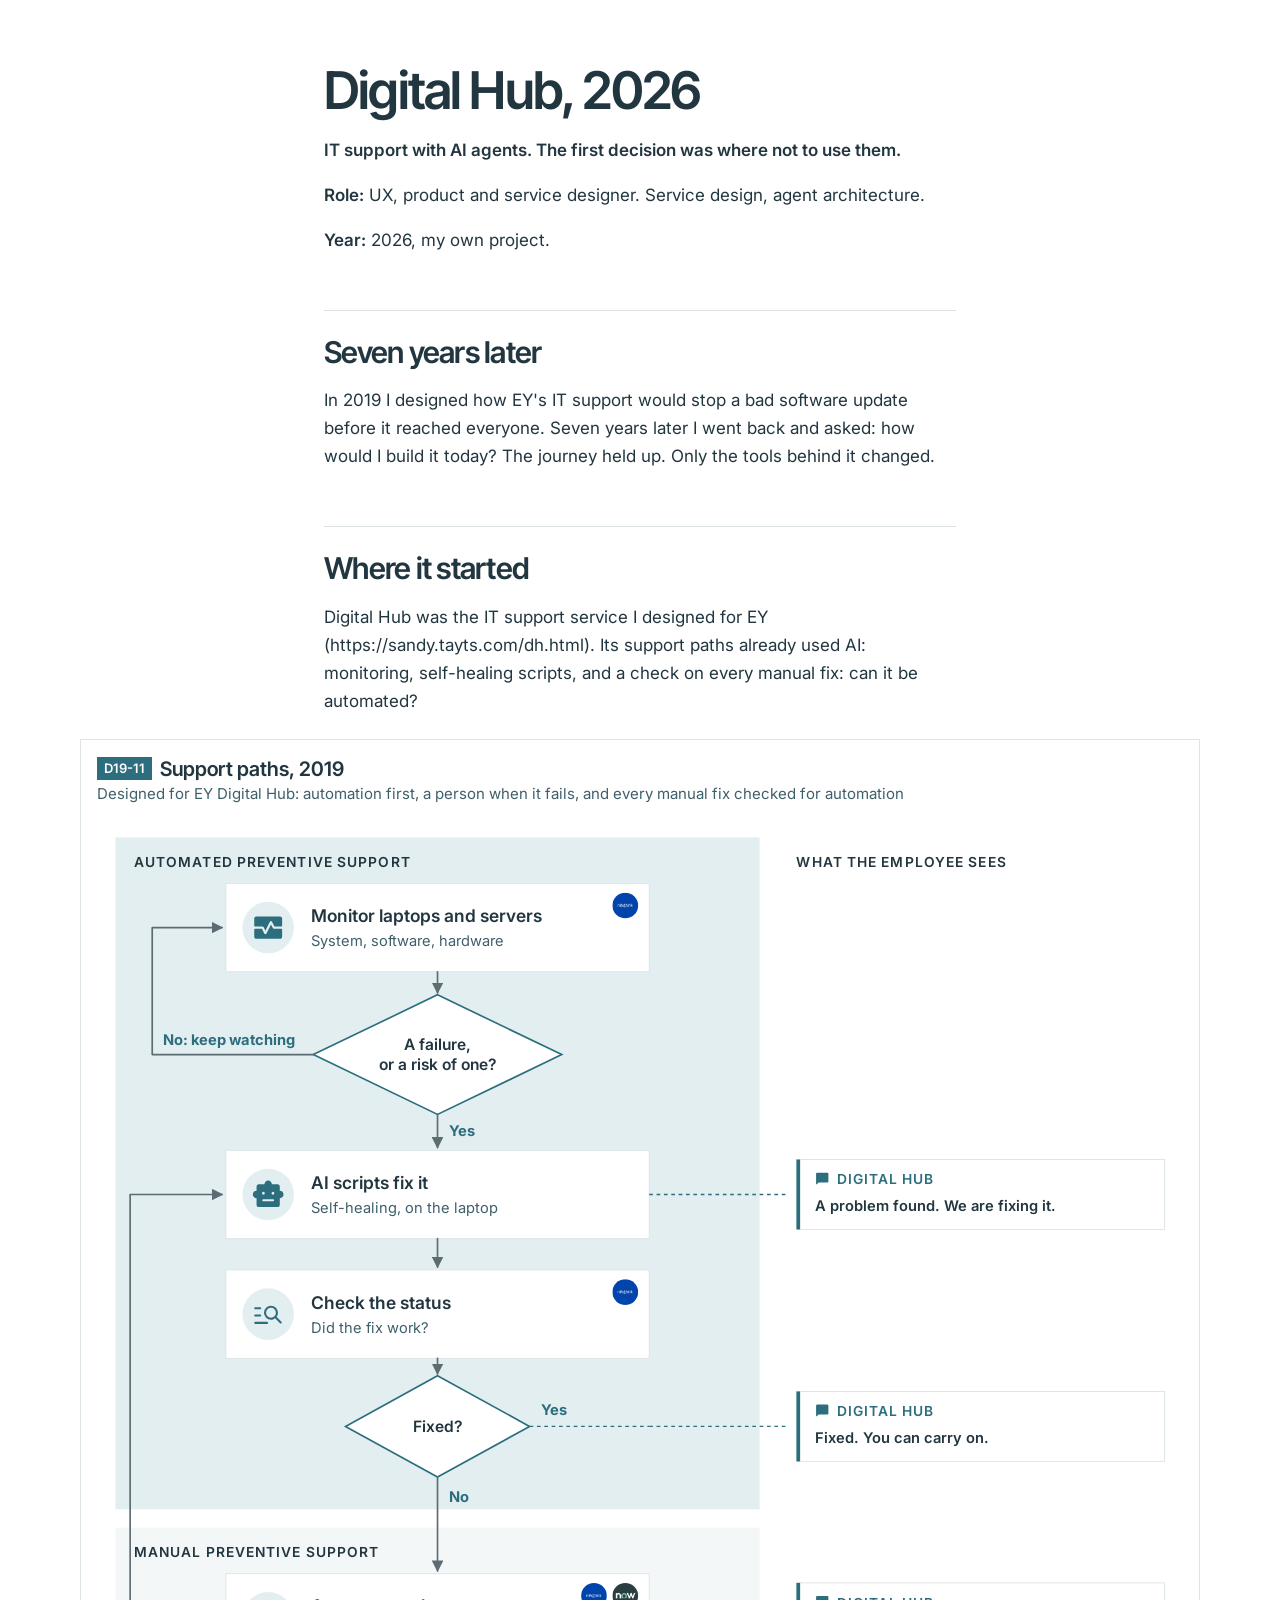
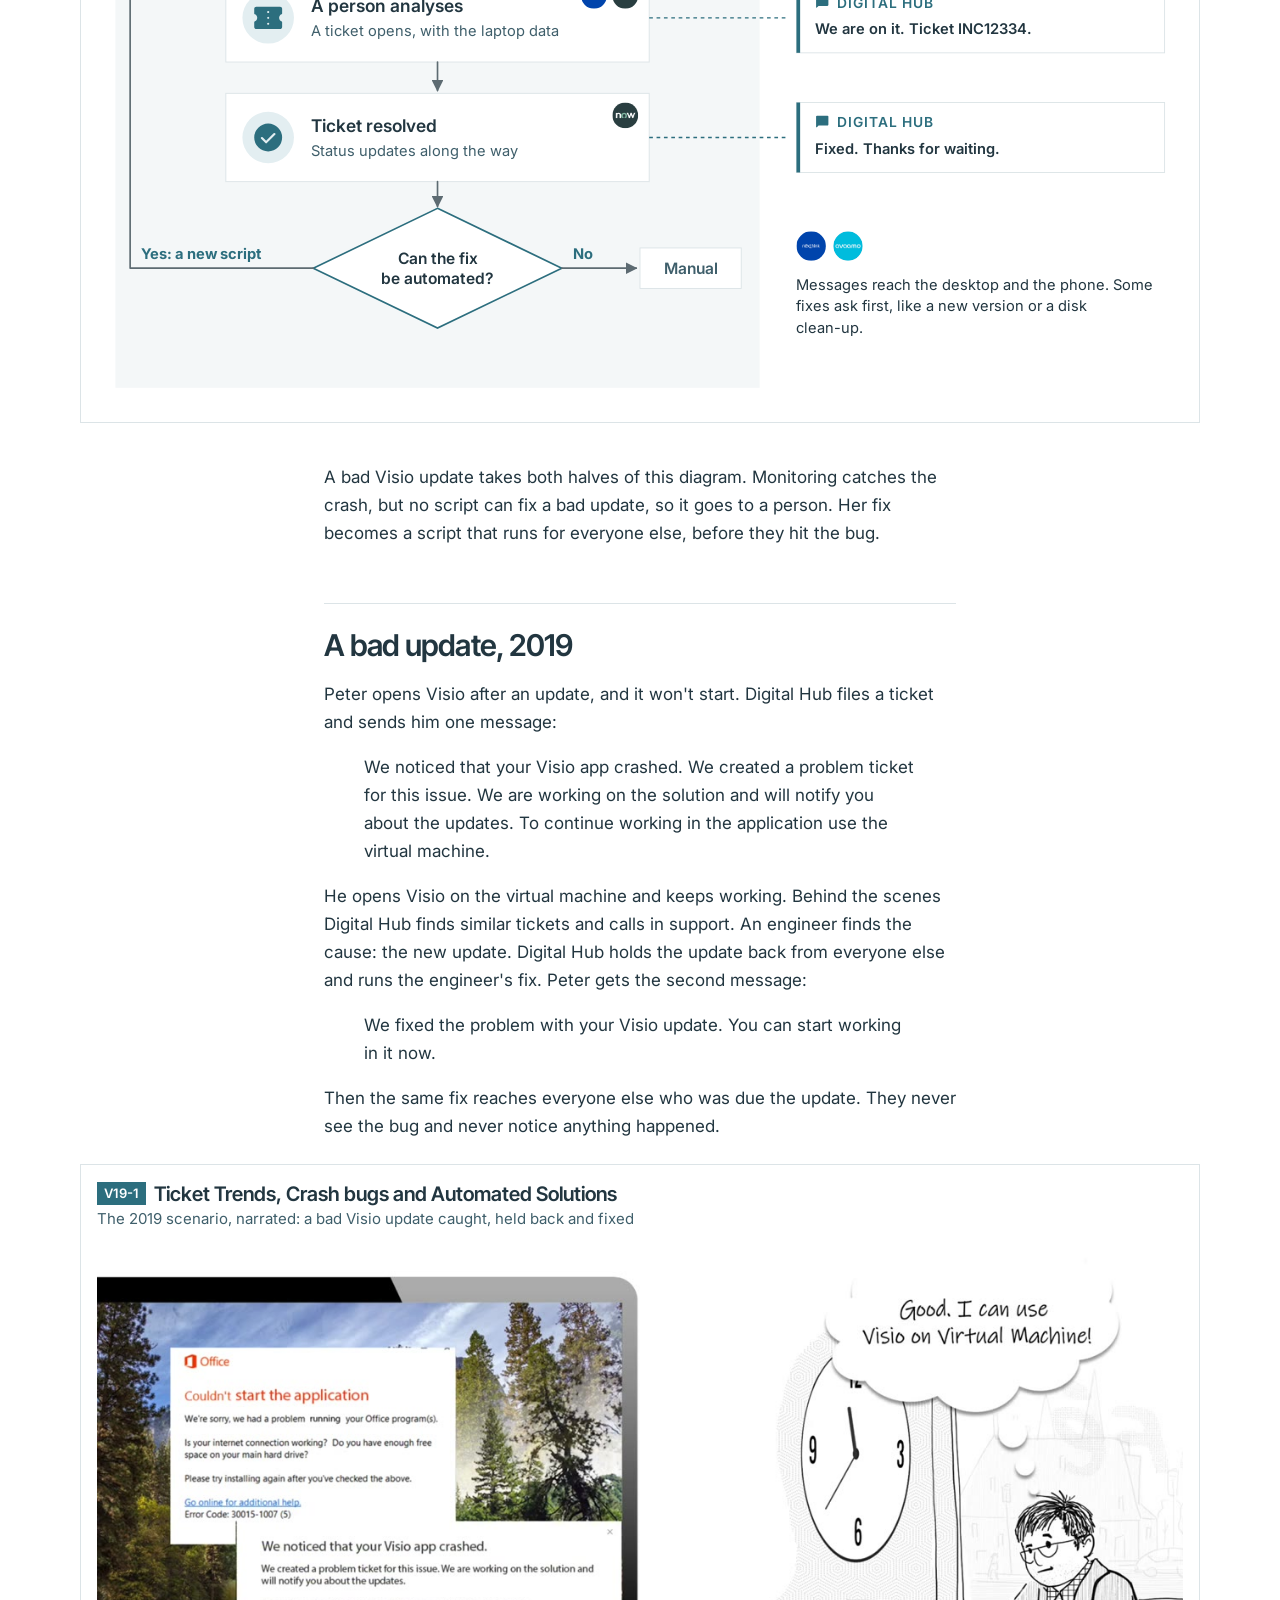
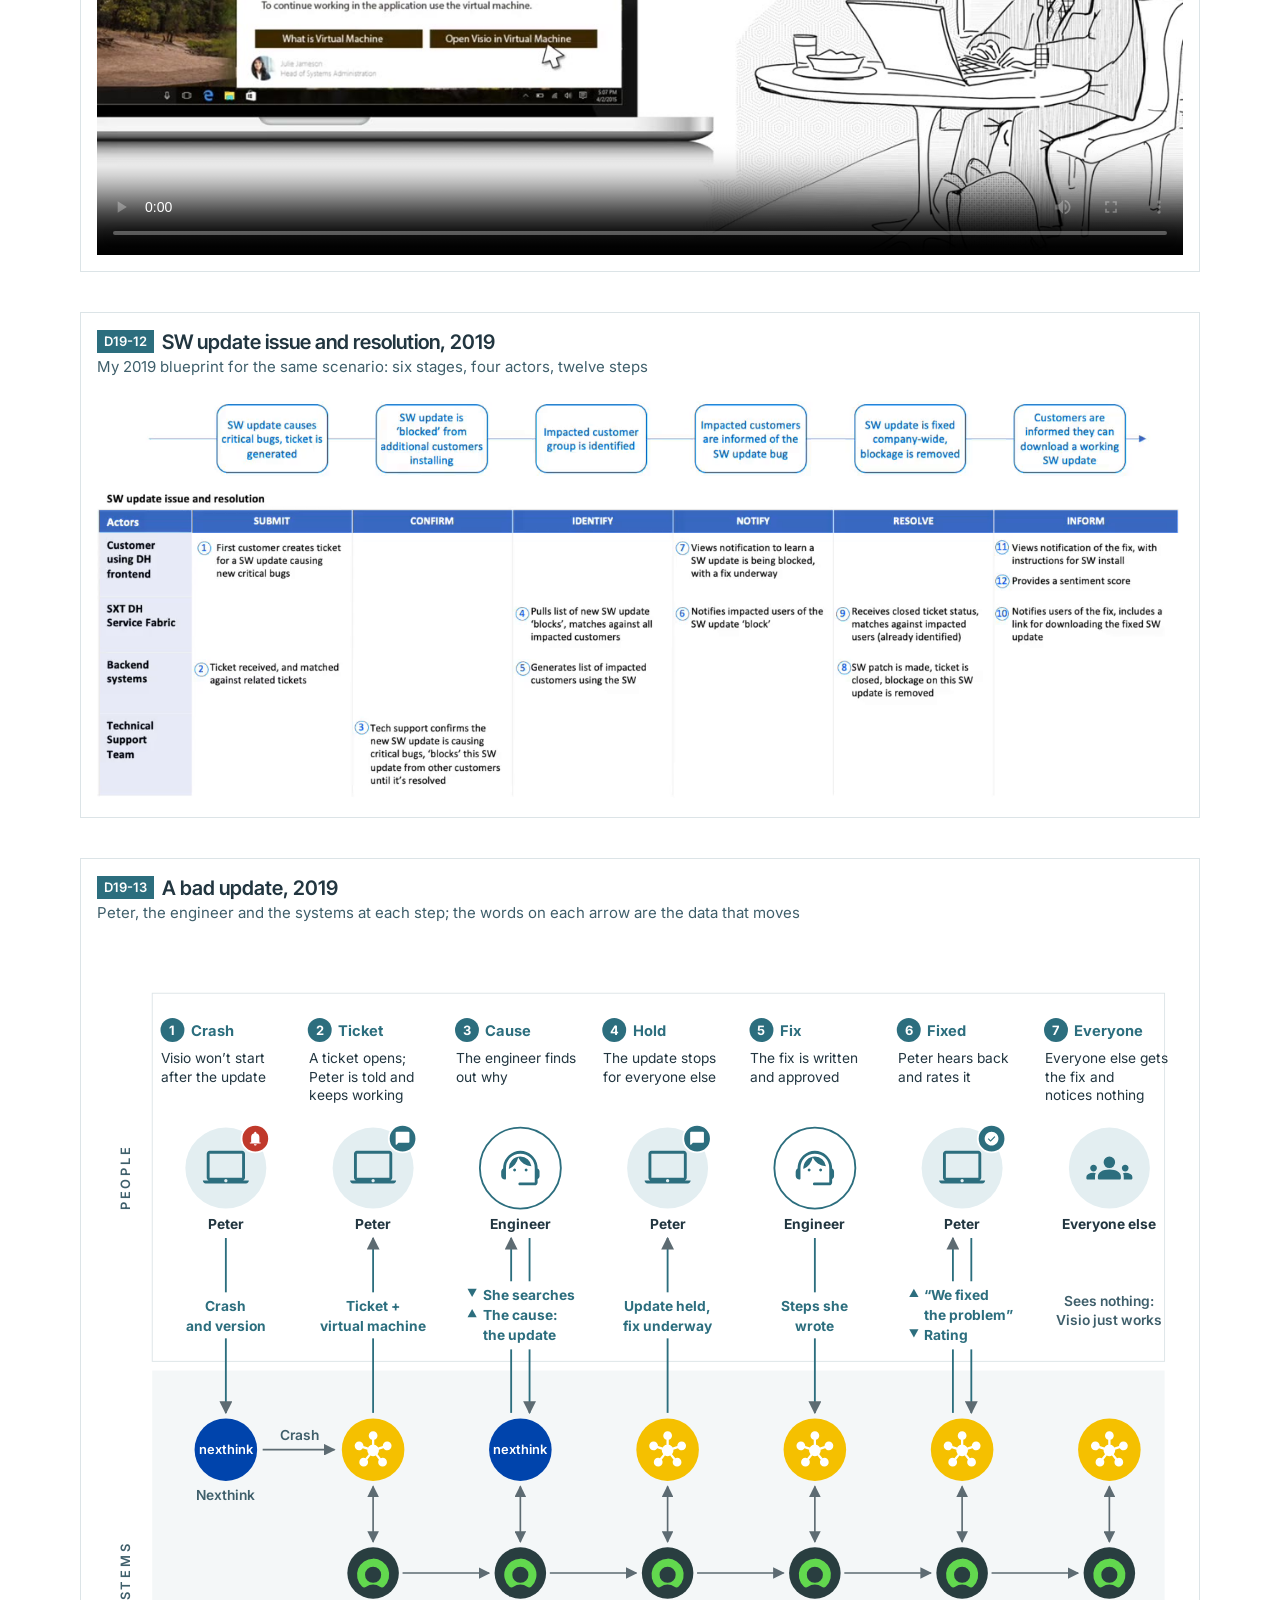
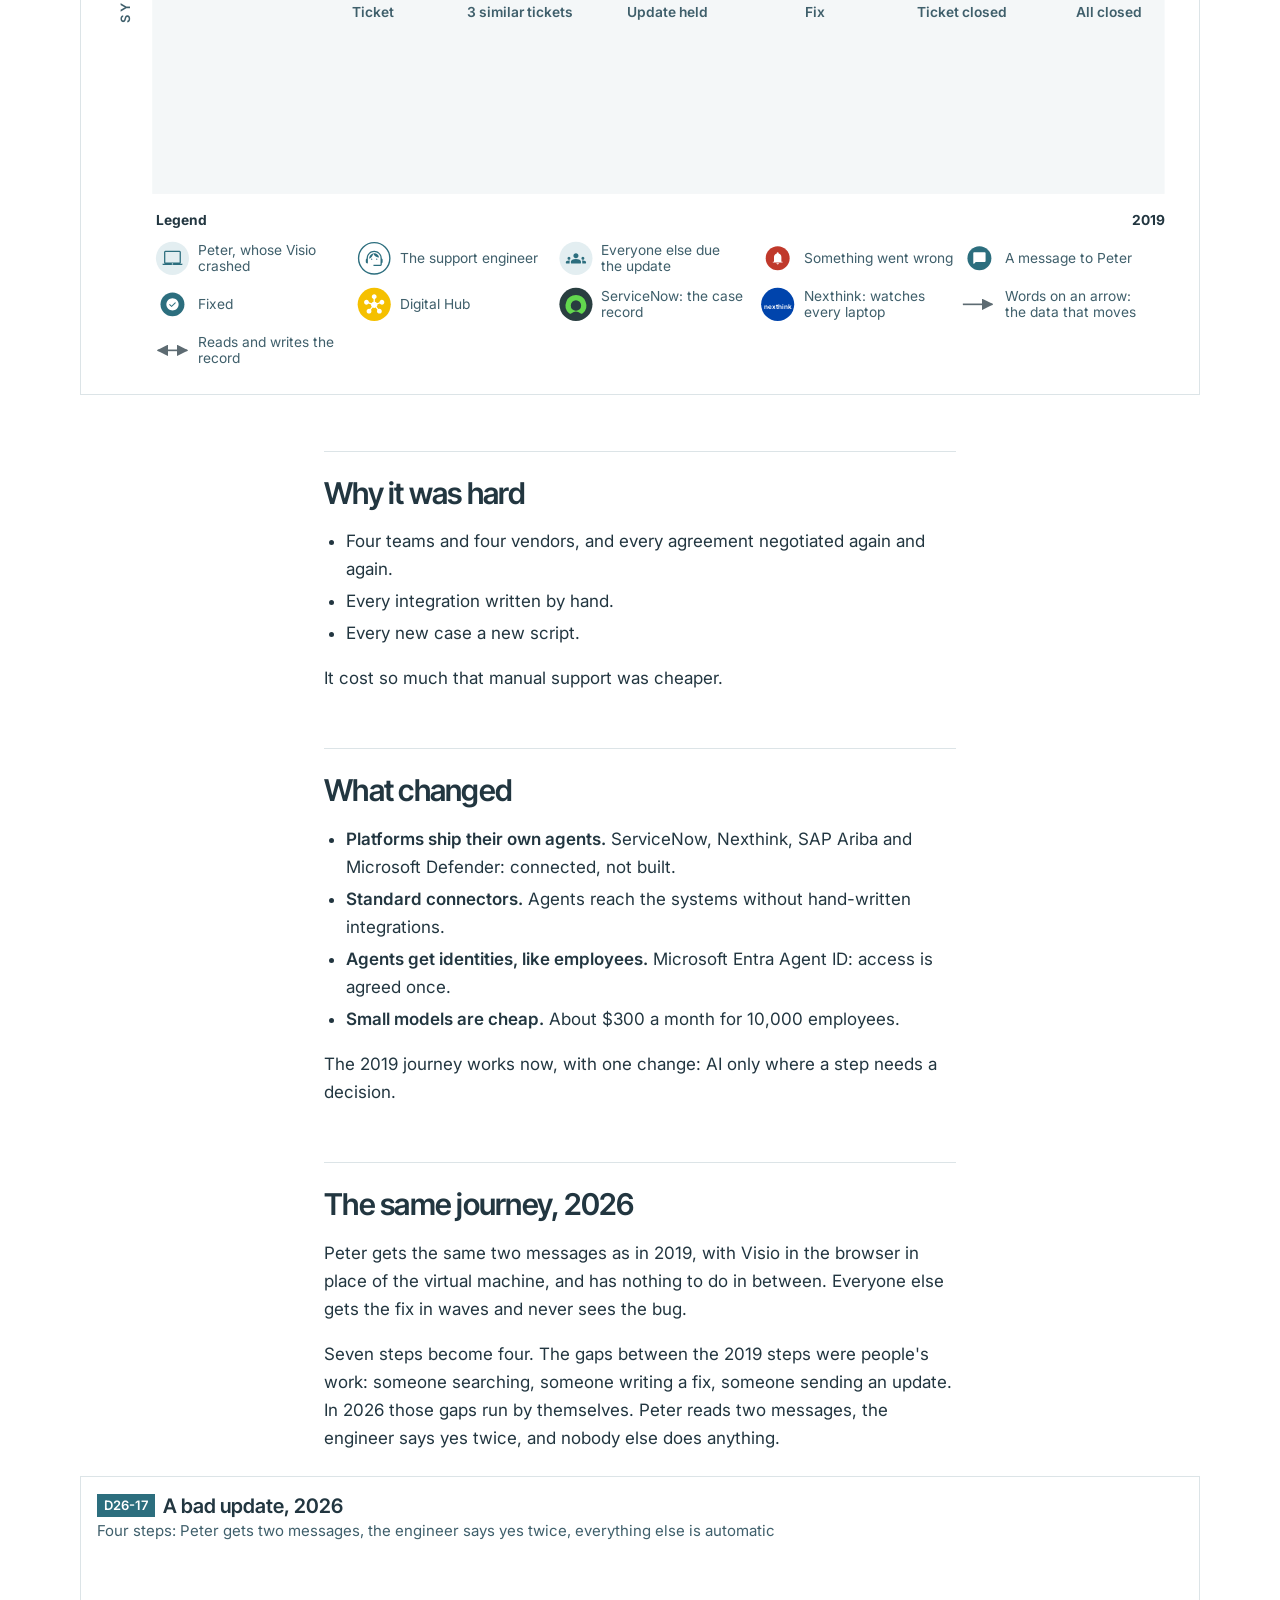
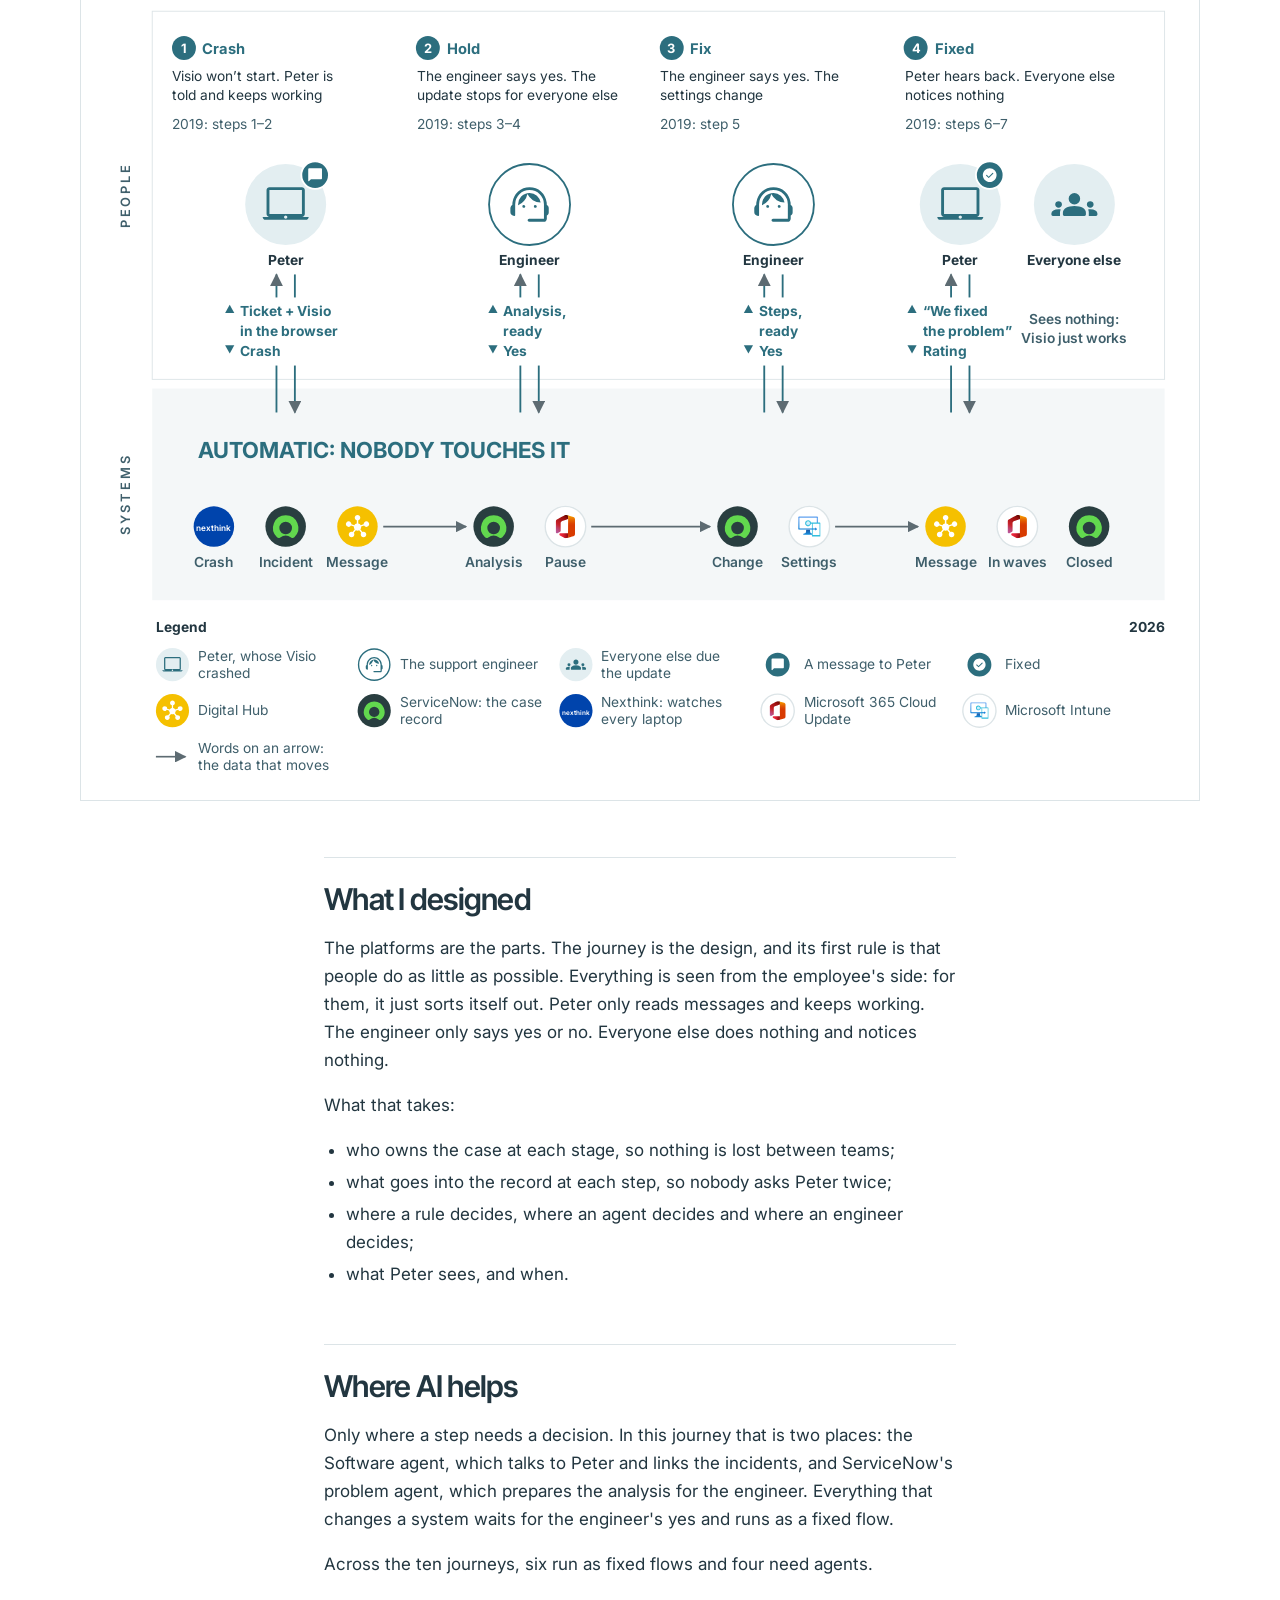
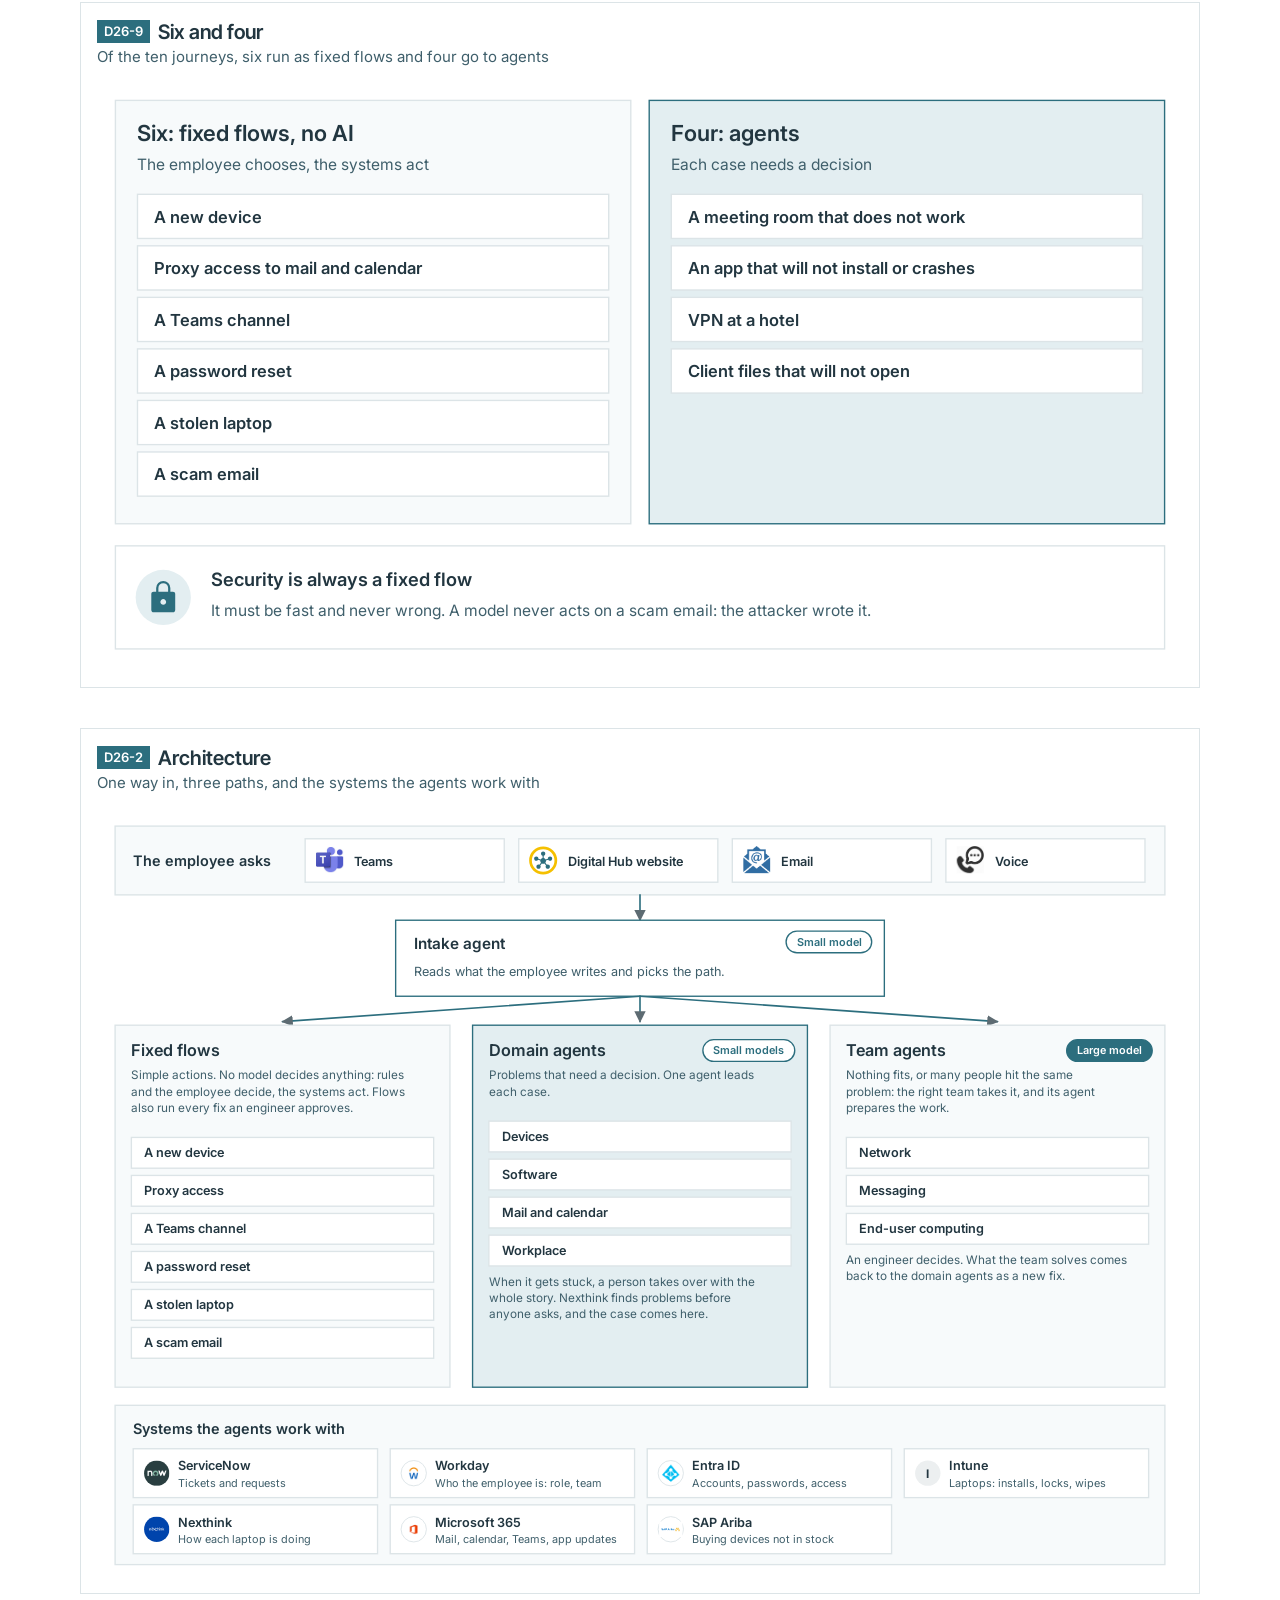
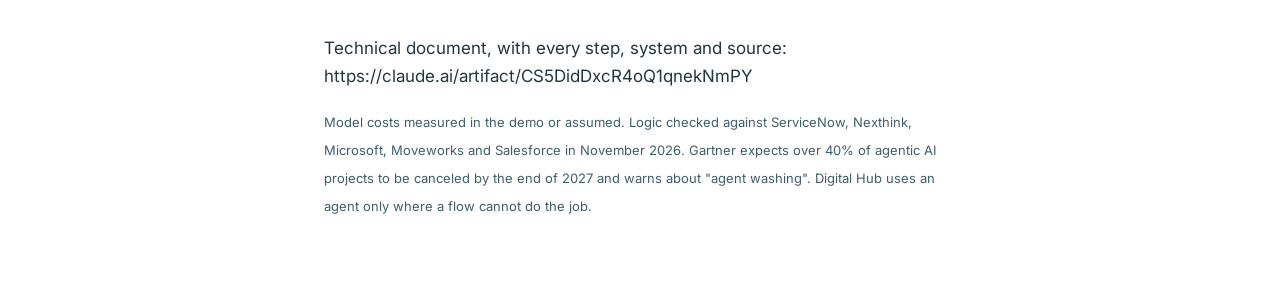
==== case/case.html @ 858cd065 "2026 bad update: Digital Hub drawn the same as 2019, no robots, no dashed box; systems band labelled" ====
<!DOCTYPE html>
<html lang="en"><head><meta charset="utf-8"/><meta name="viewport" content="width=device-width, initial-scale=1"/>
<title>Digital Hub 2026: case draft</title>
<link href="https://fonts.googleapis.com/css2?family=Inter+Tight:wght@600&amp;family=Inter:ital,wght@0,400;0,600;1,400&amp;display=swap" rel="stylesheet"/>
<style>
/* VOICE calm working draft; IDEA the case page itself; PICTURE none, text only;
   COLOUR portfolio slate ink and teal on white; TYPE Inter Tight titles, Inter body; LAYOUT one reading column */
:root{color-scheme:light dark;--bg:light-dark(#fff,#10191e);--ink:light-dark(#223640,#e6eef1);--teal:light-dark(#2c6e7e,#7cc2d2);--rule:light-dark(#dce4e7,#2a3a42);--panel:light-dark(#f7fafb,#16232a)}
:root[data-theme=light]{color-scheme:light}:root[data-theme=dark]{color-scheme:dark}
*{box-sizing:border-box;min-width:0}
body{margin:0;background:var(--bg);color:var(--ink);font:17px/1.65 Inter,system-ui,sans-serif;overflow-x:clip}
main{max-width:760px;margin:0 auto;padding:clamp(28px,5vw,64px) max(5vw,16px)}
h1{font:600 clamp(36px,6vw,52px)/1.05 'Inter Tight',sans-serif;letter-spacing:-.035em;margin:0 0 16px;text-wrap:balance}
h2{font:600 30px/1.15 'Inter Tight',sans-serif;letter-spacing:-.025em;margin:56px 0 16px;padding-top:24px;border-top:1px solid var(--rule)}
h3{font:600 21px/1.3 'Inter Tight',sans-serif;margin:32px 0 8px}
p,li{max-width:70ch}ul{padding-left:22px}li{margin:4px 0}
strong{font-weight:600}hr{border:0;border-top:1px solid var(--rule);margin:32px 0}
code{font-size:15px;background:var(--panel);padding:2px 6px;border-radius:0}
/* Diagrams sit wider than the text column, on white in both themes */
.fig{width:min(1120px,calc(100vw - 32px));position:relative;left:50%;transform:translateX(-50%);margin:24px 0 40px;padding:16px;background:#fff;border:1px solid var(--rule);border-radius:0;color:#223640}
.fig figcaption{margin:0 0 12px}.fig figcaption b{display:block;font:600 20px/1.3 'Inter Tight',sans-serif}.fig figcaption span{display:block;font-size:15px;color:#3f5f6b}
.fig .fid{display:inline-block;font:600 13px/1 Inter,sans-serif;color:#fff;background:#2c6e7e;border-radius:0;padding:5px 7px;margin:0 8px 0 0;vertical-align:3px}
.fig img,.fig video{display:block;width:100%;height:auto}
.fig svg{display:block;width:auto;max-width:100%;height:auto;margin:0 auto}
.grid{display:grid;grid-template-columns:repeat(2,minmax(0,1fr));gap:16px}
@media (max-width:700px){.grid{grid-template-columns:1fr}}
table{border-collapse:collapse;width:100%;font-size:15px;line-height:1.5;margin:16px 0 24px}th,td{border:1px solid var(--rule);padding:8px 10px;text-align:left;vertical-align:top}th{background:var(--panel);font-weight:600}
small{font-size:13px;color:light-dark(#3f5f6b,#a9bcc3)}
</style></head><body><main><h1>Digital Hub, 2026</h1>
<p><strong>IT support with AI agents. The first decision was where not to use them.</strong></p>
<p><strong>Role:</strong> UX, product and service designer. Service design, agent architecture.</p>
<p><strong>Year:</strong> 2026, my own project.</p>
<h2>Seven years later</h2>
<p>In 2019 I designed how EY's IT support would stop a bad software update before it reached everyone. Seven years later I went back and asked: how would I build it today? The journey held up. Only the tools behind it changed.</p>
<h2>Where it started</h2>
<p>Digital Hub was the IT support service I designed for EY (https://sandy.tayts.com/dh.html). Its support paths already used AI: monitoring, self-healing scripts, and a check on every manual fix: can it be automated?</p>
<figure class="fig" id="D19-11"><figcaption><b><span class="fid">D19-11</span>Support paths, 2019</b><span>Designed for EY Digital Hub: automation first, a person when it fails, and every manual fix checked for automation</span></figcaption><svg xmlns="http://www.w3.org/2000/svg" viewBox="0 0 1180 1290" role="img" aria-label="Support paths, 2019: monitoring and AI scripts fix problems first; when they fail, a person works a ticket, and a manual fix that can be automated becomes a new script" class="case-diagram" width="1180" height="1290">
<defs><marker id="msu19" viewBox="0 0 10 10" refX="9" refY="5" markerWidth="7" markerHeight="7" orient="auto-start-reverse"><path d="M0 0L10 5L0 10z" fill="#5d6b72"/></marker></defs>
<rect x="20" y="20" width="700" height="730" rx="0" fill="#e3eef1" stroke="#e3eef1" stroke-width="0"/>
<text x="40" y="52" font-family="'Inter', sans-serif" font-size="15" font-weight="600" letter-spacing="1.2" fill="#223640">AUTOMATED PREVENTIVE SUPPORT</text>
<rect x="20" y="770" width="700" height="500" rx="0" fill="#f4f7f8" stroke="#f4f7f8" stroke-width="0"/>
<text x="40" y="802" font-family="'Inter', sans-serif" font-size="15" font-weight="600" letter-spacing="1.2" fill="#223640">MANUAL PREVENTIVE SUPPORT</text>
<text x="760" y="52" font-family="'Inter', sans-serif" font-size="15" font-weight="600" letter-spacing="1.2" fill="#223640">WHAT THE EMPLOYEE SEES</text>
<rect x="140.0" y="70" width="460" height="96" rx="0" fill="#fff" stroke="#dce4e7" stroke-width="1"/>
<circle cx="186.0" cy="118.0" r="28" fill="#e3eef1"/><path d="M140-160q-24 0-42-18t-18-42v-200q0-13 8.5-21.5T110-450h191l72 144q4 8 11.5 12t15.5 4q8 0 15.5-4t11.5-12l133-266 53 106q4 8 11.5 12t15.5 4h210q13 0 21.5 8.5T880-420v200q0 24-18 42t-42 18H140ZM80-740q0-24 18-42t42-18h680q24 0 42 18t18 42v200q0 13-8.5 21.5T850-510H659l-72-143q-4-8-11.5-11.5T560-668q-8 0-15.5 3.5T533-653L400-388l-53-106q-4-8-11.5-12t-15.5-4H110q-13 0-21.5-8.5T80-540v-200Z" fill="#2c6e7e" transform="translate(167.8 136.2) scale(0.0379)"/>
<text x="232" y="112" font-family="'Inter', sans-serif" font-size="19" font-weight="600" fill="#223640" text-anchor="start">Monitor laptops and servers</text>
<text x="232" y="138" font-family="'Inter', sans-serif" font-size="16" font-weight="400" fill="#3f5f6b" text-anchor="start">System, software, hardware</text>
<clipPath id="csu191"><circle cx="574.0" cy="94.0" r="14.0"/></clipPath>
<image href="[data-uri]" x="560.0" y="80" width="28" height="28" preserveAspectRatio="xMidYMid slice" clip-path="url(#csu191)"/>
<path d="M370 166 L370 189" fill="none" stroke="#5d6b72" stroke-width="1.8" stroke-linecap="round" stroke-linejoin="round" marker-end="url(#msu19)"/>
<polygon points="370,191.0 505.0,256 370,321.0 235.0,256" fill="#fff" stroke="#2c6e7e" stroke-width="1.8"/>
<text x="370" y="251" font-family="'Inter', sans-serif" font-size="17" font-weight="600" fill="#223640" text-anchor="middle">A failure,</text>
<text x="370" y="273" font-family="'Inter', sans-serif" font-size="17" font-weight="600" fill="#223640" text-anchor="middle">or a risk of one?</text>
<path d="M235 256 L60 256 L60 118 L136 118" fill="none" stroke="#5d6b72" stroke-width="1.8" stroke-linecap="round" stroke-linejoin="round" marker-end="url(#msu19)"/>
<text x="72" y="246" font-family="'Inter', sans-serif" font-size="16" font-weight="700" fill="#2c6e7e" text-anchor="start">No: keep watching</text>
<path d="M370 321 L370 357" fill="none" stroke="#5d6b72" stroke-width="1.8" stroke-linecap="round" stroke-linejoin="round" marker-end="url(#msu19)"/>
<text x="382" y="344" font-family="'Inter', sans-serif" font-size="16" font-weight="700" fill="#2c6e7e" text-anchor="start">Yes</text>
<rect x="140.0" y="360" width="460" height="96" rx="0" fill="#fff" stroke="#dce4e7" stroke-width="1"/>
<circle cx="186.0" cy="408.0" r="28" fill="#e3eef1"/><path d="M147-376q-45 0-76-31.21T40-483q0-44.58 31.21-75.79Q102.42-590 147-590v-123q0-24 18-42t42-18h166q0-45 31-76t76-31q45 0 76 31.21T587-773h166q24 0 42 18t18 42v123q45 0 76 31.21T920-483q0 44.58-31.21 75.79Q857.58-376 813-376v196q0 24-18 42t-42 18H207q-24 0-42-18t-18-42v-196Zm224.5-111.74q11.5-11.73 11.5-28.5 0-16.76-11.74-28.26-11.73-11.5-28.5-11.5-16.76 0-28.26 11.74-11.5 11.73-11.5 28.5 0 16.76 11.74 28.26 11.73 11.5 28.5 11.5 16.76 0 28.26-11.74Zm274 0q11.5-11.73 11.5-28.5 0-16.76-11.74-28.26-11.73-11.5-28.5-11.5-16.76 0-28.26 11.74-11.5 11.73-11.5 28.5 0 16.76 11.74 28.26 11.73 11.5 28.5 11.5 16.76 0 28.26-11.74ZM342-285h276q12.75 0 21.38-8.68 8.62-8.67 8.62-21.5 0-12.82-8.62-21.32-8.63-8.5-21.38-8.5H342q-12.75 0-21.37 8.68-8.63 8.67-8.63 21.5 0 12.82 8.63 21.32 8.62 8.5 21.37 8.5Z" fill="#2c6e7e" transform="translate(167.8 426.2) scale(0.0379)"/>
<text x="232" y="402" font-family="'Inter', sans-serif" font-size="19" font-weight="600" fill="#223640" text-anchor="start">AI scripts fix it</text>
<text x="232" y="428" font-family="'Inter', sans-serif" font-size="16" font-weight="400" fill="#3f5f6b" text-anchor="start">Self-healing, on the laptop</text>
<path d="M600.0 408H752" fill="none" stroke="#2c6e7e" stroke-width="1.4" stroke-dasharray="4 4"/>
<rect x="760" y="370" width="400" height="76" rx="0" fill="#fff" stroke="#dce4e7" stroke-width="1"/>
<rect x="760" y="370" width="4" height="76" rx="0" fill="#2c6e7e" stroke="#2c6e7e" stroke-width="0"/>
<path d="M240-240 131-131q-14 14-32.5 6.5T80-152v-668q0-24 18-42t42-18h680q24 0 42 18t18 42v520q0 24-18 42t-42 18H240Z" fill="#2c6e7e" transform="translate(780.0 399.0) scale(0.0167)"/>
<text x="804" y="397" font-family="'Inter', sans-serif" font-size="15" font-weight="600" letter-spacing="1.1" fill="#2c6e7e">DIGITAL HUB</text>
<text x="780" y="426" font-family="'Inter', sans-serif" font-size="16" font-weight="600" fill="#223640" text-anchor="start">A problem found. We are fixing it.</text>
<path d="M370 456 L370 487" fill="none" stroke="#5d6b72" stroke-width="1.8" stroke-linecap="round" stroke-linejoin="round" marker-end="url(#msu19)"/>
<rect x="140.0" y="490" width="460" height="96" rx="0" fill="#fff" stroke="#dce4e7" stroke-width="1"/>
<circle cx="186.0" cy="538.0" r="28" fill="#e3eef1"/><path d="M110-200q-12.75 0-21.37-8.68-8.63-8.67-8.63-21.5 0-12.82 8.63-21.32Q97.25-260 110-260h340q12.75 0 21.38 8.68 8.62 8.67 8.62 21.5 0 12.82-8.62 21.32-8.63 8.5-21.38 8.5H110Zm0-210q-12.75 0-21.37-8.68-8.63-8.67-8.63-21.5 0-12.82 8.63-21.32Q97.25-470 110-470h140q12.75 0 21.38 8.68 8.62 8.67 8.62 21.5 0 12.82-8.62 21.32-8.63 8.5-21.38 8.5H110Zm0-210q-12.75 0-21.37-8.68-8.63-8.67-8.63-21.5 0-12.82 8.63-21.32Q97.25-680 110-680h140q12.75 0 21.38 8.68 8.62 8.67 8.62 21.5 0 12.82-8.62 21.32-8.63 8.5-21.38 8.5H110Zm450 300q-83 0-141.5-58.5T360-520q0-83 58.5-141.5T560-720q83 0 141.5 58.5T760-520q0 32-10 62t-30 56l139 139q9 9 9 21t-9 21q-9 9-21 9t-21-9L678-360q-26 20-56 30t-62 10Zm-.24-60Q618-380 659-420.76q41-40.77 41-99Q700-578 659.24-619q-40.77-41-99-41Q502-660 461-619.24q-41 40.77-41 99Q420-462 460.76-421q40.77 41 99 41Z" fill="#2c6e7e" transform="translate(167.8 556.2) scale(0.0379)"/>
<text x="232" y="532" font-family="'Inter', sans-serif" font-size="19" font-weight="600" fill="#223640" text-anchor="start">Check the status</text>
<text x="232" y="558" font-family="'Inter', sans-serif" font-size="16" font-weight="400" fill="#3f5f6b" text-anchor="start">Did the fix work?</text>
<clipPath id="csu192"><circle cx="574.0" cy="514.0" r="14.0"/></clipPath>
<image href="[data-uri]" x="560.0" y="500" width="28" height="28" preserveAspectRatio="xMidYMid slice" clip-path="url(#csu192)"/>
<path d="M370 586 L370 603" fill="none" stroke="#5d6b72" stroke-width="1.8" stroke-linecap="round" stroke-linejoin="round" marker-end="url(#msu19)"/>
<polygon points="370,605.0 470.0,660 370,715.0 270.0,660" fill="#fff" stroke="#2c6e7e" stroke-width="1.8"/>
<text x="370" y="666" font-family="'Inter', sans-serif" font-size="17" font-weight="600" fill="#223640" text-anchor="middle">Fixed?</text>
<path d="M470 660H600.0" fill="none" stroke="#2c6e7e" stroke-width="1.4" stroke-dasharray="4 4"/>
<path d="M600.0 660H752" fill="none" stroke="#2c6e7e" stroke-width="1.4" stroke-dasharray="4 4"/>
<rect x="760" y="622" width="400" height="76" rx="0" fill="#fff" stroke="#dce4e7" stroke-width="1"/>
<rect x="760" y="622" width="4" height="76" rx="0" fill="#2c6e7e" stroke="#2c6e7e" stroke-width="0"/>
<path d="M240-240 131-131q-14 14-32.5 6.5T80-152v-668q0-24 18-42t42-18h680q24 0 42 18t18 42v520q0 24-18 42t-42 18H240Z" fill="#2c6e7e" transform="translate(780.0 651.0) scale(0.0167)"/>
<text x="804" y="649" font-family="'Inter', sans-serif" font-size="15" font-weight="600" letter-spacing="1.1" fill="#2c6e7e">DIGITAL HUB</text>
<text x="780" y="678" font-family="'Inter', sans-serif" font-size="16" font-weight="600" fill="#223640" text-anchor="start">Fixed. You can carry on.</text>
<text x="482" y="648" font-family="'Inter', sans-serif" font-size="16" font-weight="700" fill="#2c6e7e" text-anchor="start">Yes</text>
<path d="M370 715 L370 817" fill="none" stroke="#5d6b72" stroke-width="1.8" stroke-linecap="round" stroke-linejoin="round" marker-end="url(#msu19)"/>
<text x="382" y="742" font-family="'Inter', sans-serif" font-size="16" font-weight="700" fill="#2c6e7e" text-anchor="start">No</text>
<rect x="140.0" y="820" width="460" height="96" rx="0" fill="#fff" stroke="#dce4e7" stroke-width="1"/>
<circle cx="186.0" cy="868.0" r="28" fill="#e3eef1"/><path d="M140-160q-25 0-42.5-17.5T80-220v-132q0-10 5.5-17.5T100-380q31-11 48.5-39.5T166-480q0-31-17.5-60T100-580q-9-3-14.5-10.5T80-608v-132q0-25 17.5-42.5T140-800h680q25 0 42.5 17.5T880-740v132q0 10-5.5 17.5T860-580q-31 11-48.5 40T794-480q0 32 17.5 60.5T860-380q9 3 14.5 10.5T880-352v132q0 25-17.5 42.5T820-160H140Zm340-123q12 0 21-9t9-21q0-12-9-21t-21-9q-12 0-21 9t-9 21q0 12 9 21t21 9Zm0-167q12 0 21-9t9-21q0-12-9-21t-21-9q-12 0-21 9t-9 21q0 12 9 21t21 9Zm0-167q12 0 21-9t9-21q0-12-9-21t-21-9q-12 0-21 9t-9 21q0 12 9 21t21 9Z" fill="#2c6e7e" transform="translate(167.8 886.2) scale(0.0379)"/>
<text x="232" y="862" font-family="'Inter', sans-serif" font-size="19" font-weight="600" fill="#223640" text-anchor="start">A person analyses</text>
<text x="232" y="888" font-family="'Inter', sans-serif" font-size="16" font-weight="400" fill="#3f5f6b" text-anchor="start">A ticket opens, with the laptop data</text>
<clipPath id="csu193"><circle cx="574.0" cy="844.0" r="14.0"/></clipPath>
<image href="[data-uri]" x="560.0" y="830" width="28" height="28" preserveAspectRatio="xMidYMid slice" clip-path="url(#csu193)"/>
<clipPath id="csu194"><circle cx="540.0" cy="844.0" r="14.0"/></clipPath>
<image href="[data-uri]" x="526.0" y="830" width="28" height="28" preserveAspectRatio="xMidYMid slice" clip-path="url(#csu194)"/>
<path d="M600.0 868H752" fill="none" stroke="#2c6e7e" stroke-width="1.4" stroke-dasharray="4 4"/>
<rect x="760" y="830" width="400" height="76" rx="0" fill="#fff" stroke="#dce4e7" stroke-width="1"/>
<rect x="760" y="830" width="4" height="76" rx="0" fill="#2c6e7e" stroke="#2c6e7e" stroke-width="0"/>
<path d="M240-240 131-131q-14 14-32.5 6.5T80-152v-668q0-24 18-42t42-18h680q24 0 42 18t18 42v520q0 24-18 42t-42 18H240Z" fill="#2c6e7e" transform="translate(780.0 859.0) scale(0.0167)"/>
<text x="804" y="857" font-family="'Inter', sans-serif" font-size="15" font-weight="600" letter-spacing="1.1" fill="#2c6e7e">DIGITAL HUB</text>
<text x="780" y="886" font-family="'Inter', sans-serif" font-size="16" font-weight="600" fill="#223640" text-anchor="start">We are on it. Ticket INC12334.</text>
<path d="M370 916 L370 947" fill="none" stroke="#5d6b72" stroke-width="1.8" stroke-linecap="round" stroke-linejoin="round" marker-end="url(#msu19)"/>
<rect x="140.0" y="950" width="460" height="96" rx="0" fill="#fff" stroke="#dce4e7" stroke-width="1"/>
<circle cx="186.0" cy="998.0" r="28" fill="#e3eef1"/><path d="m421-389-98-98q-9-9-22-9t-23 10q-9 9-9 22t9 22l122 123q9 9 21 9t21-9l239-239q10-10 10-23t-10-23q-10-9-23.5-8.5T635-603L421-389Zm59 309q-82 0-155-31.5t-127.5-86Q143-252 111.5-325T80-480q0-83 31.5-156t86-127Q252-817 325-848.5T480-880q83 0 156 31.5T763-763q54 54 85.5 127T880-480q0 82-31.5 155T763-197.5q-54 54.5-127 86T480-80Z" fill="#2c6e7e" transform="translate(167.8 1016.2) scale(0.0379)"/>
<text x="232" y="992" font-family="'Inter', sans-serif" font-size="19" font-weight="600" fill="#223640" text-anchor="start">Ticket resolved</text>
<text x="232" y="1018" font-family="'Inter', sans-serif" font-size="16" font-weight="400" fill="#3f5f6b" text-anchor="start">Status updates along the way</text>
<clipPath id="csu195"><circle cx="574.0" cy="974.0" r="14.0"/></clipPath>
<image href="[data-uri]" x="560.0" y="960" width="28" height="28" preserveAspectRatio="xMidYMid slice" clip-path="url(#csu195)"/>
<path d="M600.0 998H752" fill="none" stroke="#2c6e7e" stroke-width="1.4" stroke-dasharray="4 4"/>
<rect x="760" y="960" width="400" height="76" rx="0" fill="#fff" stroke="#dce4e7" stroke-width="1"/>
<rect x="760" y="960" width="4" height="76" rx="0" fill="#2c6e7e" stroke="#2c6e7e" stroke-width="0"/>
<path d="M240-240 131-131q-14 14-32.5 6.5T80-152v-668q0-24 18-42t42-18h680q24 0 42 18t18 42v520q0 24-18 42t-42 18H240Z" fill="#2c6e7e" transform="translate(780.0 989.0) scale(0.0167)"/>
<text x="804" y="987" font-family="'Inter', sans-serif" font-size="15" font-weight="600" letter-spacing="1.1" fill="#2c6e7e">DIGITAL HUB</text>
<text x="780" y="1016" font-family="'Inter', sans-serif" font-size="16" font-weight="600" fill="#223640" text-anchor="start">Fixed. Thanks for waiting.</text>
<path d="M370 1046 L370 1073" fill="none" stroke="#5d6b72" stroke-width="1.8" stroke-linecap="round" stroke-linejoin="round" marker-end="url(#msu19)"/>
<polygon points="370,1075.0 505.0,1140 370,1205.0 235.0,1140" fill="#fff" stroke="#2c6e7e" stroke-width="1.8"/>
<text x="370" y="1135" font-family="'Inter', sans-serif" font-size="17" font-weight="600" fill="#223640" text-anchor="middle">Can the fix</text>
<text x="370" y="1157" font-family="'Inter', sans-serif" font-size="17" font-weight="600" fill="#223640" text-anchor="middle">be automated?</text>
<path d="M235 1140 L36 1140 L36 408 L136 408" fill="none" stroke="#5d6b72" stroke-width="1.8" stroke-linecap="round" stroke-linejoin="round" marker-end="url(#msu19)"/>
<text x="48" y="1130" font-family="'Inter', sans-serif" font-size="16" font-weight="700" fill="#2c6e7e" text-anchor="start">Yes: a new script</text>
<path d="M505 1140 L586 1140" fill="none" stroke="#5d6b72" stroke-width="1.8" stroke-linecap="round" stroke-linejoin="round" marker-end="url(#msu19)"/>
<text x="517" y="1130" font-family="'Inter', sans-serif" font-size="16" font-weight="700" fill="#2c6e7e" text-anchor="start">No</text>
<rect x="590" y="1118" width="110" height="44" rx="0" fill="#fff" stroke="#dce4e7" stroke-width="1"/>
<text x="645" y="1146" font-family="'Inter', sans-serif" font-size="17" font-weight="600" fill="#3f5f6b" text-anchor="middle">Manual</text>
<clipPath id="csu196"><circle cx="776.0" cy="1116.0" r="16.0"/></clipPath>
<image href="[data-uri]" x="760" y="1100" width="32" height="32" preserveAspectRatio="xMidYMid slice" clip-path="url(#csu196)"/>
<clipPath id="csu197"><circle cx="816.0" cy="1116.0" r="16.0"/></clipPath>
<image href="[data-uri]" x="800" y="1100" width="32" height="32" preserveAspectRatio="xMidYMid slice" clip-path="url(#csu197)"/>
<text x="760" y="1164" font-family="'Inter', sans-serif" font-size="16" font-weight="400" fill="#223640" text-anchor="start">Messages reach the desktop and the phone. Some</text>
<text x="760" y="1187" font-family="'Inter', sans-serif" font-size="16" font-weight="400" fill="#223640" text-anchor="start">fixes ask first, like a new version or a disk</text>
<text x="760" y="1210" font-family="'Inter', sans-serif" font-size="16" font-weight="400" fill="#223640" text-anchor="start">clean-up.</text>
</svg></figure>
<p>A bad Visio update takes both halves of this diagram. Monitoring catches the crash, but no script can fix a bad update, so it goes to a person. Her fix becomes a script that runs for everyone else, before they hit the bug.</p>
<h2>A bad update, 2019</h2>
<p>Peter opens Visio after an update, and it won't start. Digital Hub files a ticket and sends him one message:</p>
<blockquote>
<p>We noticed that your Visio app crashed.
We created a problem ticket for this issue. We are working on the solution and will notify you about the updates.
To continue working in the application use the virtual machine.</p>
</blockquote>
<p>He opens Visio on the virtual machine and keeps working. Behind the scenes Digital Hub finds similar tickets and calls in support. An engineer finds the cause: the new update. Digital Hub holds the update back from everyone else and runs the engineer's fix. Peter gets the second message:</p>
<blockquote>
<p>We fixed the problem with your Visio update. You can start working in it now.</p>
</blockquote>
<p>Then the same fix reaches everyone else who was due the update. They never see the bug and never notice anything happened.</p>
<figure class="fig" id="V19-1"><figcaption><b><span class="fid">V19-1</span>Ticket Trends, Crash bugs and Automated Solutions</b><span>The 2019 scenario, narrated: a bad Visio update caught, held back and fixed</span></figcaption><video controls preload="metadata" poster="media/crash-2019-poster.jpg" src="media/crash-2019.mp4"></video></figure>
<figure class="fig" id="D19-12"><figcaption><b><span class="fid">D19-12</span>SW update issue and resolution, 2019</b><span>My 2019 blueprint for the same scenario: six stages, four actors, twelve steps</span></figcaption><img src="media/blueprint-2019.png" alt="2019 blueprint: Submit, Confirm, Identify, Notify, Resolve, Inform, with the customer, the Digital Hub service layer, backend systems and technical support"/></figure>
<figure class="fig" id="D19-13"><figcaption><b><span class="fid">D19-13</span>A bad update, 2019</b><span>Peter, the engineer and the systems at each step; the words on each arrow are the data that moves</span></figcaption><svg xmlns="http://www.w3.org/2000/svg" viewBox="0 0 1180 1130" role="img" aria-label="A bad Visio update in 2019: Peter gets two messages, the ticket with a workaround and the fix; the engineer searches for the cause and writes the fix; Digital Hub runs it for everyone else, who notice nothing; every step reads and writes the ServiceNow ticket" class="case-diagram" width="1180" height="1130">
<defs><marker id="mbu19" viewBox="0 0 10 10" refX="9" refY="5" markerWidth="7" markerHeight="7" orient="auto-start-reverse"><path d="M0 0L10 5L0 10z" fill="#5d6b72"/></marker></defs>
<rect x="60" y="60" width="1100" height="400" rx="0" fill="#fff" stroke="#dce4e7" stroke-width="1"/>
<rect x="60" y="470" width="1100" height="460" rx="0" fill="#f4f7f8" stroke="#f4f7f8" stroke-width="0"/>
<text x="36" y="260" transform="rotate(-90 36 260)" font-family="'Inter', sans-serif" font-size="14" font-weight="600" letter-spacing="3" fill="#3f5f6b" text-anchor="middle">PEOPLE</text>
<text x="36" y="700" transform="rotate(-90 36 700)" font-family="'Inter', sans-serif" font-size="14" font-weight="600" letter-spacing="3" fill="#3f5f6b" text-anchor="middle">SYSTEMS</text>
<text x="64" y="964" font-family="'Inter', sans-serif" font-size="15" font-weight="700" fill="#223640" text-anchor="start">Legend</text>
<text x="1160" y="964" font-family="'Inter', sans-serif" font-size="15" font-weight="700" fill="#223640" text-anchor="end">2019</text>
<circle cx="82.0" cy="1000" r="18" fill="#e3eef1"/>
<path d="M57-160q-23.51 0-40.26-17.63Q0-195.25 0-220h141q-24 0-42-18t-18-42v-500q0-24 18-42t42-18h678q24 0 42 18t18 42v500q0 24-18 42t-42 18h141q0 25-17.62 42.5Q924.75-160 900-160H57Zm447-32q10-10 10-24t-10-24q-10-10-24-10t-24 10q-10 10-10 24t10 24q10 10 24 10t24-10Zm-363-88h678v-500H141v500Zm0 0v-500 500Z" fill="#2c6e7e" transform="translate(71.0 1011.0) scale(0.0229)"/>
<text x="110" y="996" font-family="'Inter', sans-serif" font-size="15" font-weight="400" fill="#3f5f6b" text-anchor="start">Peter, whose Visio</text>
<text x="110" y="1014" font-family="'Inter', sans-serif" font-size="15" font-weight="400" fill="#3f5f6b" text-anchor="start">crashed</text>
<circle cx="301.2" cy="1000" r="17" fill="#fff" stroke="#2c6e7e" stroke-width="1.5"/>
<path d="M470-120q-12.75 0-21.37-8.68-8.63-8.67-8.63-21.5 0-12.82 8.63-21.32 8.62-8.5 21.37-8.5h310v-304q0-123.69-87.32-209.84Q605.36-780 480-780q-125.36 0-212.68 86.16Q180-607.69 180-484v224q0 8.5-5.75 14.25T160-240q-33 0-56.5-23.5T80-320v-80q0-21 10.5-39.5T120-469l3-53q8-68 39.5-126t79-101q47.5-43 109-67T480-840q68 0 129 24t109 66.5Q766-707 797-649t40 126l3 52q19 9 29.5 27t10.5 38v92q0 20-10.5 38T840-249v69q0 24.75-17.62 42.37Q804.75-120 780-120H470ZM338.5-418.68q-8.5-8.67-8.5-21.5 0-12.82 8.68-21.32 8.67-8.5 21.5-8.5 12.82 0 21.32 8.68 8.5 8.67 8.5 21.5 0 12.82-8.68 21.32-8.67 8.5-21.5 8.5-12.82 0-21.32-8.68Zm240 0q-8.5-8.67-8.5-21.5 0-12.82 8.68-21.32 8.67-8.5 21.5-8.5 12.82 0 21.32 8.68 8.5 8.67 8.5 21.5 0 12.82-8.68 21.32-8.67 8.5-21.5 8.5-12.82 0-21.32-8.68ZM241-462q-7-106 64-182t177-76q87 0 151 57.5T711-519q-89-1-162.5-50T434.72-698Q419-618 367.5-555.5T241-462Z" fill="#2c6e7e" transform="translate(290.2 1011.0) scale(0.0229)"/>
<text x="329" y="1005" font-family="'Inter', sans-serif" font-size="15" font-weight="400" fill="#3f5f6b" text-anchor="start">The support engineer</text>
<circle cx="520.4" cy="1000" r="18" fill="#e3eef1"/>
<path d="M30-240q-12.75 0-21.37-8.63Q0-257.25 0-270v-23q0-38.57 41.5-62.78Q83-380 150.38-380q12.16 0 23.39.5t22.23 2.15q-8 17.35-12 35.17-4 17.81-4 37.18v65H30Zm240 0q-12.75 0-21.37-8.63Q240-257.25 240-270v-35q0-32 17.5-58.5T307-410q32-20 76.5-30t96.5-10q53 0 97.5 10t76.5 30q32 20 49 46.5t17 58.5v35q0 12.75-8.62 21.37Q702.75-240 690-240H270Zm510 0v-65q0-19.86-3.5-37.43T765-377.27q11-1.73 22.17-2.23 11.17-.5 22.83-.5 67.5 0 108.75 23.77T960-293v23q0 12.75-8.62 21.37Q942.75-240 930-240H780ZM149.57-410q-28.57 0-49.07-20.56Q80-451.13 80-480q0-29 20.56-49.5Q121.13-550 150-550q29 0 49.5 20.5t20.5 49.93q0 28.57-20.5 49.07T149.57-410Zm660 0q-28.57 0-49.07-20.56Q740-451.13 740-480q0-29 20.56-49.5Q781.13-550 810-550q29 0 49.5 20.5t20.5 49.93q0 28.57-20.5 49.07T809.57-410ZM480-480q-50 0-85-35t-35-85q0-51 35-85.5t85-34.5q51 0 85.5 34.5T600-600q0 50-34.5 85T480-480Z" fill="#2c6e7e" transform="translate(509.4 1011.0) scale(0.0229)"/>
<text x="548" y="996" font-family="'Inter', sans-serif" font-size="15" font-weight="400" fill="#3f5f6b" text-anchor="start">Everyone else due</text>
<text x="548" y="1014" font-family="'Inter', sans-serif" font-size="15" font-weight="400" fill="#3f5f6b" text-anchor="start">the update</text>
<circle cx="739.5999999999999" cy="1000" r="13" fill="#c0392b"/>
<path d="M190-200q-13 0-21.5-8.5T160-230q0-13 8.5-21.5T190-260h50v-304q0-84 49.5-150.5T420-798v-22q0-25 17.5-42.5T480-880q25 0 42.5 17.5T540-820v22q81 17 130.5 83.5T720-564v304h50q13 0 21.5 8.5T800-230q0 13-8.5 21.5T770-200H190ZM480-80q-33 0-56.5-23.5T400-160h160q0 33-23.5 56.5T480-80Z" fill="#fff" transform="translate(731.6 1008.0) scale(0.0167)"/>
<text x="768" y="1005" font-family="'Inter', sans-serif" font-size="15" font-weight="400" fill="#3f5f6b" text-anchor="start">Something went wrong</text>
<circle cx="958.8" cy="1000" r="13" fill="#2c6e7e"/>
<path d="M240-240 131-131q-14 14-32.5 6.5T80-152v-668q0-24 18-42t42-18h680q24 0 42 18t18 42v520q0 24-18 42t-42 18H240Z" fill="#fff" transform="translate(950.8 1008.0) scale(0.0167)"/>
<text x="987" y="1005" font-family="'Inter', sans-serif" font-size="15" font-weight="400" fill="#3f5f6b" text-anchor="start">A message to Peter</text>
<circle cx="82.0" cy="1050" r="13" fill="#2c6e7e"/>
<path d="m421-389-98-98q-9-9-22-9t-23 10q-9 9-9 22t9 22l122 123q9 9 21 9t21-9l239-239q10-10 10-23t-10-23q-10-9-23.5-8.5T635-603L421-389Zm59 309q-82 0-155-31.5t-127.5-86Q143-252 111.5-325T80-480q0-83 31.5-156t86-127Q252-817 325-848.5T480-880q83 0 156 31.5T763-763q54 54 85.5 127T880-480q0 82-31.5 155T763-197.5q-54 54.5-127 86T480-80Z" fill="#fff" transform="translate(74.0 1058.0) scale(0.0167)"/>
<text x="110" y="1055" font-family="'Inter', sans-serif" font-size="15" font-weight="400" fill="#3f5f6b" text-anchor="start">Fixed</text>
<circle cx="301.2" cy="1050" r="18" fill="#f5c000"/>
<path d="M153-73q-33-33-33-81t33-81q33-33 81-33 14 0 24.5 2.5T280-258l85-106q-19-23-29-52.5t-5-61.5l-121-41q-15 25-39.5 39T114-466q-48 0-81-33T0-580q0-48 33-81t81-33q48 0 81 33t33 81v4l122 42q18-32 43.5-49t56.5-24v-129q-39-11-61.5-43T366-846q0-48 33-81t81-33q48 0 81 33t33 81q0 35-23 67t-61 43v129q31 7 57 24t44 49l121-42v-4q0-48 33-81t81-33q48 0 81 33t33 81q0 48-33 81t-81 33q-32 0-57-14t-39-39l-121 41q5 32-4.5 61.5T595-364l85 106q11-5 21.5-7.5T726-268q48 0 81 33t33 81q0 48-33 81t-81 33q-48 0-81-33t-33-81q0-20 5.5-36t15.5-31l-85-106q-32 17-68.5 17T411-327l-84 107q10 15 15.5 30.5T348-154q0 48-33 81t-81 33q-48 0-81-33Z" fill="#fff" transform="translate(290.2 1061.0) scale(0.0229)"/>
<text x="329" y="1055" font-family="'Inter', sans-serif" font-size="15" font-weight="400" fill="#3f5f6b" text-anchor="start">Digital Hub</text>
<circle cx="520.4" cy="1050" r="18" fill="#293e40"/>
<image href="[data-uri]" x="502.4" y="1032" width="36" height="36"/>
<text x="548" y="1046" font-family="'Inter', sans-serif" font-size="15" font-weight="400" fill="#3f5f6b" text-anchor="start">ServiceNow: the case</text>
<text x="548" y="1064" font-family="'Inter', sans-serif" font-size="15" font-weight="400" fill="#3f5f6b" text-anchor="start">record</text>
<circle cx="739.5999999999999" cy="1050" r="18" fill="#0044ac"/>
<text x="740" y="1055" font-family="'Inter', sans-serif" font-size="7" font-weight="600" fill="#fff" text-anchor="middle">nexthink</text>
<text x="768" y="1046" font-family="'Inter', sans-serif" font-size="15" font-weight="400" fill="#3f5f6b" text-anchor="start">Nexthink: watches</text>
<text x="768" y="1064" font-family="'Inter', sans-serif" font-size="15" font-weight="400" fill="#3f5f6b" text-anchor="start">every laptop</text>
<path d="M940.8 1050h32" stroke="#5d6b72" stroke-width="1.8" marker-end="url(#mbu19)"/>
<text x="987" y="1046" font-family="'Inter', sans-serif" font-size="15" font-weight="400" fill="#3f5f6b" text-anchor="start">Words on an arrow:</text>
<text x="987" y="1064" font-family="'Inter', sans-serif" font-size="15" font-weight="400" fill="#3f5f6b" text-anchor="start">the data that moves</text>
<path d="M66.0 1100h32" stroke="#5d6b72" stroke-width="1.8" marker-start="url(#mbu19)" marker-end="url(#mbu19)"/>
<text x="110" y="1096" font-family="'Inter', sans-serif" font-size="15" font-weight="400" fill="#3f5f6b" text-anchor="start">Reads and writes the</text>
<text x="110" y="1114" font-family="'Inter', sans-serif" font-size="15" font-weight="400" fill="#3f5f6b" text-anchor="start">record</text>
<circle cx="82.0" cy="100" r="13" fill="#2c6e7e"/>
<text x="82" y="105" font-family="'Inter', sans-serif" font-size="14" font-weight="700" fill="#fff" text-anchor="middle">1</text>
<text x="102" y="106" font-family="'Inter', sans-serif" font-size="16" font-weight="700" fill="#2c6e7e" text-anchor="start">Crash</text>
<text x="70" y="136" font-family="'Inter', sans-serif" font-size="15" font-weight="400" fill="#223640" text-anchor="start">Visio won’t start</text>
<text x="70" y="156" font-family="'Inter', sans-serif" font-size="15" font-weight="400" fill="#223640" text-anchor="start">after the update</text>
<circle cx="242.0" cy="100" r="13" fill="#2c6e7e"/>
<text x="242" y="105" font-family="'Inter', sans-serif" font-size="14" font-weight="700" fill="#fff" text-anchor="middle">2</text>
<text x="262" y="106" font-family="'Inter', sans-serif" font-size="16" font-weight="700" fill="#2c6e7e" text-anchor="start">Ticket</text>
<text x="230" y="136" font-family="'Inter', sans-serif" font-size="15" font-weight="400" fill="#223640" text-anchor="start">A ticket opens;</text>
<text x="230" y="156" font-family="'Inter', sans-serif" font-size="15" font-weight="400" fill="#223640" text-anchor="start">Peter is told and</text>
<text x="230" y="176" font-family="'Inter', sans-serif" font-size="15" font-weight="400" fill="#223640" text-anchor="start">keeps working</text>
<circle cx="402.0" cy="100" r="13" fill="#2c6e7e"/>
<text x="402" y="105" font-family="'Inter', sans-serif" font-size="14" font-weight="700" fill="#fff" text-anchor="middle">3</text>
<text x="422" y="106" font-family="'Inter', sans-serif" font-size="16" font-weight="700" fill="#2c6e7e" text-anchor="start">Cause</text>
<text x="390" y="136" font-family="'Inter', sans-serif" font-size="15" font-weight="400" fill="#223640" text-anchor="start">The engineer finds</text>
<text x="390" y="156" font-family="'Inter', sans-serif" font-size="15" font-weight="400" fill="#223640" text-anchor="start">out why</text>
<circle cx="562.0" cy="100" r="13" fill="#2c6e7e"/>
<text x="562" y="105" font-family="'Inter', sans-serif" font-size="14" font-weight="700" fill="#fff" text-anchor="middle">4</text>
<text x="582" y="106" font-family="'Inter', sans-serif" font-size="16" font-weight="700" fill="#2c6e7e" text-anchor="start">Hold</text>
<text x="550" y="136" font-family="'Inter', sans-serif" font-size="15" font-weight="400" fill="#223640" text-anchor="start">The update stops</text>
<text x="550" y="156" font-family="'Inter', sans-serif" font-size="15" font-weight="400" fill="#223640" text-anchor="start">for everyone else</text>
<circle cx="722.0" cy="100" r="13" fill="#2c6e7e"/>
<text x="722" y="105" font-family="'Inter', sans-serif" font-size="14" font-weight="700" fill="#fff" text-anchor="middle">5</text>
<text x="742" y="106" font-family="'Inter', sans-serif" font-size="16" font-weight="700" fill="#2c6e7e" text-anchor="start">Fix</text>
<text x="710" y="136" font-family="'Inter', sans-serif" font-size="15" font-weight="400" fill="#223640" text-anchor="start">The fix is written</text>
<text x="710" y="156" font-family="'Inter', sans-serif" font-size="15" font-weight="400" fill="#223640" text-anchor="start">and approved</text>
<circle cx="882.0" cy="100" r="13" fill="#2c6e7e"/>
<text x="882" y="105" font-family="'Inter', sans-serif" font-size="14" font-weight="700" fill="#fff" text-anchor="middle">6</text>
<text x="902" y="106" font-family="'Inter', sans-serif" font-size="16" font-weight="700" fill="#2c6e7e" text-anchor="start">Fixed</text>
<text x="870" y="136" font-family="'Inter', sans-serif" font-size="15" font-weight="400" fill="#223640" text-anchor="start">Peter hears back</text>
<text x="870" y="156" font-family="'Inter', sans-serif" font-size="15" font-weight="400" fill="#223640" text-anchor="start">and rates it</text>
<circle cx="1042.0" cy="100" r="13" fill="#2c6e7e"/>
<text x="1042" y="105" font-family="'Inter', sans-serif" font-size="14" font-weight="700" fill="#fff" text-anchor="middle">7</text>
<text x="1062" y="106" font-family="'Inter', sans-serif" font-size="16" font-weight="700" fill="#2c6e7e" text-anchor="start">Everyone</text>
<text x="1030" y="136" font-family="'Inter', sans-serif" font-size="15" font-weight="400" fill="#223640" text-anchor="start">Everyone else gets</text>
<text x="1030" y="156" font-family="'Inter', sans-serif" font-size="15" font-weight="400" fill="#223640" text-anchor="start">the fix and</text>
<text x="1030" y="176" font-family="'Inter', sans-serif" font-size="15" font-weight="400" fill="#223640" text-anchor="start">notices nothing</text>
<circle cx="140" cy="250" r="44" fill="#e3eef1"/>
<path d="M57-160q-23.51 0-40.26-17.63Q0-195.25 0-220h141q-24 0-42-18t-18-42v-500q0-24 18-42t42-18h678q24 0 42 18t18 42v500q0 24-18 42t-42 18h141q0 25-17.62 42.5Q924.75-160 900-160H57Zm447-32q10-10 10-24t-10-24q-10-10-24-10t-24 10q-10 10-10 24t10 24q10 10 24 10t24-10Zm-363-88h678v-500H141v500Zm0 0v-500 500Z" fill="#2c6e7e" transform="translate(115.0 275.0) scale(0.0521)"/>
<text x="140" y="316" font-family="'Inter', sans-serif" font-size="15" font-weight="700" fill="#223640" text-anchor="middle">Peter</text>
<circle cx="172" cy="218" r="15" fill="#c0392b" stroke="#fff" stroke-width="2"/>
<path d="M190-200q-13 0-21.5-8.5T160-230q0-13 8.5-21.5T190-260h50v-304q0-84 49.5-150.5T420-798v-22q0-25 17.5-42.5T480-880q25 0 42.5 17.5T540-820v22q81 17 130.5 83.5T720-564v304h50q13 0 21.5 8.5T800-230q0 13-8.5 21.5T770-200H190ZM480-80q-33 0-56.5-23.5T400-160h160q0 33-23.5 56.5T480-80Z" fill="#fff" transform="translate(163.0 227.0) scale(0.0187)"/>
<circle cx="140" cy="556" r="34" fill="#0044ac"/>
<text x="140" y="561" font-family="'Inter', sans-serif" font-size="14" font-weight="600" fill="#fff" text-anchor="middle">nexthink</text>
<text x="140" y="611" font-family="'Inter', sans-serif" font-size="15" font-weight="600" fill="#3f5f6b" text-anchor="middle">Nexthink</text>
<path d="M140 326V516" fill="none" stroke="#2c6e7e" stroke-width="2" marker-end="url(#mbu19)"/>
<rect x="86.8" y="385.0" width="106.4" height="50" rx="0" fill="#fff" stroke="#fff" stroke-width="0"/>
<text x="140" y="405" font-family="'Inter', sans-serif" font-size="15" font-weight="700" fill="#2c6e7e" text-anchor="middle">Crash</text>
<text x="140" y="427" font-family="'Inter', sans-serif" font-size="15" font-weight="700" fill="#2c6e7e" text-anchor="middle">and version</text>
<circle cx="300" cy="250" r="44" fill="#e3eef1"/>
<path d="M57-160q-23.51 0-40.26-17.63Q0-195.25 0-220h141q-24 0-42-18t-18-42v-500q0-24 18-42t42-18h678q24 0 42 18t18 42v500q0 24-18 42t-42 18h141q0 25-17.62 42.5Q924.75-160 900-160H57Zm447-32q10-10 10-24t-10-24q-10-10-24-10t-24 10q-10 10-10 24t10 24q10 10 24 10t24-10Zm-363-88h678v-500H141v500Zm0 0v-500 500Z" fill="#2c6e7e" transform="translate(275.0 275.0) scale(0.0521)"/>
<text x="300" y="316" font-family="'Inter', sans-serif" font-size="15" font-weight="700" fill="#223640" text-anchor="middle">Peter</text>
<circle cx="332" cy="218" r="15" fill="#2c6e7e" stroke="#fff" stroke-width="2"/>
<path d="M240-240 131-131q-14 14-32.5 6.5T80-152v-668q0-24 18-42t42-18h680q24 0 42 18t18 42v520q0 24-18 42t-42 18H240Z" fill="#fff" transform="translate(323.0 227.0) scale(0.0187)"/>
<circle cx="300" cy="556" r="34" fill="#f5c000"/>
<path d="M153-73q-33-33-33-81t33-81q33-33 81-33 14 0 24.5 2.5T280-258l85-106q-19-23-29-52.5t-5-61.5l-121-41q-15 25-39.5 39T114-466q-48 0-81-33T0-580q0-48 33-81t81-33q48 0 81 33t33 81v4l122 42q18-32 43.5-49t56.5-24v-129q-39-11-61.5-43T366-846q0-48 33-81t81-33q48 0 81 33t33 81q0 35-23 67t-61 43v129q31 7 57 24t44 49l121-42v-4q0-48 33-81t81-33q48 0 81 33t33 81q0 48-33 81t-81 33q-32 0-57-14t-39-39l-121 41q5 32-4.5 61.5T595-364l85 106q11-5 21.5-7.5T726-268q48 0 81 33t33 81q0 48-33 81t-81 33q-48 0-81-33t-33-81q0-20 5.5-36t15.5-31l-85-106q-32 17-68.5 17T411-327l-84 107q10 15 15.5 30.5T348-154q0 48-33 81t-81 33q-48 0-81-33Z" fill="#fff" transform="translate(280.0 576.0) scale(0.0417)"/>
<circle cx="300" cy="690" r="28" fill="#293e40"/>
<image href="[data-uri]" x="272" y="662" width="56" height="56"/>
<text x="300" y="738" font-family="'Inter', sans-serif" font-size="15" font-weight="600" fill="#3f5f6b" text-anchor="middle">Ticket</text>
<path d="M180 556H258" fill="none" stroke="#5d6b72" stroke-width="1.8" marker-end="url(#mbu19)"/>
<text x="220" y="546" font-family="'Inter', sans-serif" font-size="15" font-weight="600" fill="#3f5f6b" text-anchor="middle">Crash</text>
<path d="M300 516V326" fill="none" stroke="#2c6e7e" stroke-width="2" marker-end="url(#mbu19)"/>
<rect x="230.0" y="385.0" width="140.0" height="50" rx="0" fill="#fff" stroke="#fff" stroke-width="0"/>
<text x="300" y="405" font-family="'Inter', sans-serif" font-size="15" font-weight="700" fill="#2c6e7e" text-anchor="middle">Ticket +</text>
<text x="300" y="427" font-family="'Inter', sans-serif" font-size="15" font-weight="700" fill="#2c6e7e" text-anchor="middle">virtual machine</text>
<path d="M300 596V656" fill="none" stroke="#5d6b72" stroke-width="1.8" marker-start="url(#mbu19)" marker-end="url(#mbu19)"/>
<circle cx="460" cy="250" r="44" fill="#fff" stroke="#2c6e7e" stroke-width="2"/>
<path d="M470-120q-12.75 0-21.37-8.68-8.63-8.67-8.63-21.5 0-12.82 8.63-21.32 8.62-8.5 21.37-8.5h310v-304q0-123.69-87.32-209.84Q605.36-780 480-780q-125.36 0-212.68 86.16Q180-607.69 180-484v224q0 8.5-5.75 14.25T160-240q-33 0-56.5-23.5T80-320v-80q0-21 10.5-39.5T120-469l3-53q8-68 39.5-126t79-101q47.5-43 109-67T480-840q68 0 129 24t109 66.5Q766-707 797-649t40 126l3 52q19 9 29.5 27t10.5 38v92q0 20-10.5 38T840-249v69q0 24.75-17.62 42.37Q804.75-120 780-120H470ZM338.5-418.68q-8.5-8.67-8.5-21.5 0-12.82 8.68-21.32 8.67-8.5 21.5-8.5 12.82 0 21.32 8.68 8.5 8.67 8.5 21.5 0 12.82-8.68 21.32-8.67 8.5-21.5 8.5-12.82 0-21.32-8.68Zm240 0q-8.5-8.67-8.5-21.5 0-12.82 8.68-21.32 8.67-8.5 21.5-8.5 12.82 0 21.32 8.68 8.5 8.67 8.5 21.5 0 12.82-8.68 21.32-8.67 8.5-21.5 8.5-12.82 0-21.32-8.68ZM241-462q-7-106 64-182t177-76q87 0 151 57.5T711-519q-89-1-162.5-50T434.72-698Q419-618 367.5-555.5T241-462Z" fill="#2c6e7e" transform="translate(435.0 275.0) scale(0.0521)"/>
<text x="460" y="316" font-family="'Inter', sans-serif" font-size="15" font-weight="700" fill="#223640" text-anchor="middle">Engineer</text>
<circle cx="460" cy="556" r="34" fill="#0044ac"/>
<text x="460" y="561" font-family="'Inter', sans-serif" font-size="14" font-weight="600" fill="#fff" text-anchor="middle">nexthink</text>
<circle cx="460" cy="690" r="28" fill="#293e40"/>
<image href="[data-uri]" x="432" y="662" width="56" height="56"/>
<text x="460" y="738" font-family="'Inter', sans-serif" font-size="15" font-weight="600" fill="#3f5f6b" text-anchor="middle">3 similar tickets</text>
<path d="M332 690H426" fill="none" stroke="#5d6b72" stroke-width="1.8" marker-end="url(#mbu19)"/>
<path d="M450 516V326" fill="none" stroke="#2c6e7e" stroke-width="2" marker-end="url(#mbu19)"/>
<path d="M470 326V516" fill="none" stroke="#2c6e7e" stroke-width="2" marker-end="url(#mbu19)"/>
<rect x="392.6" y="373.0" width="134.8" height="74" rx="0" fill="#fff" stroke="#fff" stroke-width="0"/>
<polygon points="402.6,381.0 412.6,381.0 407.6,390.0" fill="#2c6e7e"/>
<text x="419" y="393" font-family="'Inter', sans-serif" font-size="15" font-weight="700" fill="#2c6e7e" text-anchor="start">She searches</text>
<polygon points="402.6,412.0 412.6,412.0 407.6,403.0" fill="#2c6e7e"/>
<text x="419" y="415" font-family="'Inter', sans-serif" font-size="15" font-weight="700" fill="#2c6e7e" text-anchor="start">The cause:</text>
<text x="419" y="437" font-family="'Inter', sans-serif" font-size="15" font-weight="700" fill="#2c6e7e" text-anchor="start">the update</text>
<path d="M460 596V656" fill="none" stroke="#5d6b72" stroke-width="1.8" marker-start="url(#mbu19)" marker-end="url(#mbu19)"/>
<circle cx="620" cy="250" r="44" fill="#e3eef1"/>
<path d="M57-160q-23.51 0-40.26-17.63Q0-195.25 0-220h141q-24 0-42-18t-18-42v-500q0-24 18-42t42-18h678q24 0 42 18t18 42v500q0 24-18 42t-42 18h141q0 25-17.62 42.5Q924.75-160 900-160H57Zm447-32q10-10 10-24t-10-24q-10-10-24-10t-24 10q-10 10-10 24t10 24q10 10 24 10t24-10Zm-363-88h678v-500H141v500Zm0 0v-500 500Z" fill="#2c6e7e" transform="translate(595.0 275.0) scale(0.0521)"/>
<text x="620" y="316" font-family="'Inter', sans-serif" font-size="15" font-weight="700" fill="#223640" text-anchor="middle">Peter</text>
<circle cx="652" cy="218" r="15" fill="#2c6e7e" stroke="#fff" stroke-width="2"/>
<path d="M240-240 131-131q-14 14-32.5 6.5T80-152v-668q0-24 18-42t42-18h680q24 0 42 18t18 42v520q0 24-18 42t-42 18H240Z" fill="#fff" transform="translate(643.0 227.0) scale(0.0187)"/>
<circle cx="620" cy="556" r="34" fill="#f5c000"/>
<path d="M153-73q-33-33-33-81t33-81q33-33 81-33 14 0 24.5 2.5T280-258l85-106q-19-23-29-52.5t-5-61.5l-121-41q-15 25-39.5 39T114-466q-48 0-81-33T0-580q0-48 33-81t81-33q48 0 81 33t33 81v4l122 42q18-32 43.5-49t56.5-24v-129q-39-11-61.5-43T366-846q0-48 33-81t81-33q48 0 81 33t33 81q0 35-23 67t-61 43v129q31 7 57 24t44 49l121-42v-4q0-48 33-81t81-33q48 0 81 33t33 81q0 48-33 81t-81 33q-32 0-57-14t-39-39l-121 41q5 32-4.5 61.5T595-364l85 106q11-5 21.5-7.5T726-268q48 0 81 33t33 81q0 48-33 81t-81 33q-48 0-81-33t-33-81q0-20 5.5-36t15.5-31l-85-106q-32 17-68.5 17T411-327l-84 107q10 15 15.5 30.5T348-154q0 48-33 81t-81 33q-48 0-81-33Z" fill="#fff" transform="translate(600.0 576.0) scale(0.0417)"/>
<circle cx="620" cy="690" r="28" fill="#293e40"/>
<image href="[data-uri]" x="592" y="662" width="56" height="56"/>
<text x="620" y="738" font-family="'Inter', sans-serif" font-size="15" font-weight="600" fill="#3f5f6b" text-anchor="middle">Update held</text>
<path d="M492 690H586" fill="none" stroke="#5d6b72" stroke-width="1.8" marker-end="url(#mbu19)"/>
<path d="M620 516V326" fill="none" stroke="#2c6e7e" stroke-width="2" marker-end="url(#mbu19)"/>
<rect x="562.6" y="385.0" width="114.80000000000001" height="50" rx="0" fill="#fff" stroke="#fff" stroke-width="0"/>
<text x="620" y="405" font-family="'Inter', sans-serif" font-size="15" font-weight="700" fill="#2c6e7e" text-anchor="middle">Update held,</text>
<text x="620" y="427" font-family="'Inter', sans-serif" font-size="15" font-weight="700" fill="#2c6e7e" text-anchor="middle">fix underway</text>
<path d="M620 596V656" fill="none" stroke="#5d6b72" stroke-width="1.8" marker-start="url(#mbu19)" marker-end="url(#mbu19)"/>
<circle cx="780" cy="250" r="44" fill="#fff" stroke="#2c6e7e" stroke-width="2"/>
<path d="M470-120q-12.75 0-21.37-8.68-8.63-8.67-8.63-21.5 0-12.82 8.63-21.32 8.62-8.5 21.37-8.5h310v-304q0-123.69-87.32-209.84Q605.36-780 480-780q-125.36 0-212.68 86.16Q180-607.69 180-484v224q0 8.5-5.75 14.25T160-240q-33 0-56.5-23.5T80-320v-80q0-21 10.5-39.5T120-469l3-53q8-68 39.5-126t79-101q47.5-43 109-67T480-840q68 0 129 24t109 66.5Q766-707 797-649t40 126l3 52q19 9 29.5 27t10.5 38v92q0 20-10.5 38T840-249v69q0 24.75-17.62 42.37Q804.75-120 780-120H470ZM338.5-418.68q-8.5-8.67-8.5-21.5 0-12.82 8.68-21.32 8.67-8.5 21.5-8.5 12.82 0 21.32 8.68 8.5 8.67 8.5 21.5 0 12.82-8.68 21.32-8.67 8.5-21.5 8.5-12.82 0-21.32-8.68Zm240 0q-8.5-8.67-8.5-21.5 0-12.82 8.68-21.32 8.67-8.5 21.5-8.5 12.82 0 21.32 8.68 8.5 8.67 8.5 21.5 0 12.82-8.68 21.32-8.67 8.5-21.5 8.5-12.82 0-21.32-8.68ZM241-462q-7-106 64-182t177-76q87 0 151 57.5T711-519q-89-1-162.5-50T434.72-698Q419-618 367.5-555.5T241-462Z" fill="#2c6e7e" transform="translate(755.0 275.0) scale(0.0521)"/>
<text x="780" y="316" font-family="'Inter', sans-serif" font-size="15" font-weight="700" fill="#223640" text-anchor="middle">Engineer</text>
<circle cx="780" cy="556" r="34" fill="#f5c000"/>
<path d="M153-73q-33-33-33-81t33-81q33-33 81-33 14 0 24.5 2.5T280-258l85-106q-19-23-29-52.5t-5-61.5l-121-41q-15 25-39.5 39T114-466q-48 0-81-33T0-580q0-48 33-81t81-33q48 0 81 33t33 81v4l122 42q18-32 43.5-49t56.5-24v-129q-39-11-61.5-43T366-846q0-48 33-81t81-33q48 0 81 33t33 81q0 35-23 67t-61 43v129q31 7 57 24t44 49l121-42v-4q0-48 33-81t81-33q48 0 81 33t33 81q0 48-33 81t-81 33q-32 0-57-14t-39-39l-121 41q5 32-4.5 61.5T595-364l85 106q11-5 21.5-7.5T726-268q48 0 81 33t33 81q0 48-33 81t-81 33q-48 0-81-33t-33-81q0-20 5.5-36t15.5-31l-85-106q-32 17-68.5 17T411-327l-84 107q10 15 15.5 30.5T348-154q0 48-33 81t-81 33q-48 0-81-33Z" fill="#fff" transform="translate(760.0 576.0) scale(0.0417)"/>
<circle cx="780" cy="690" r="28" fill="#293e40"/>
<image href="[data-uri]" x="752" y="662" width="56" height="56"/>
<text x="780" y="738" font-family="'Inter', sans-serif" font-size="15" font-weight="600" fill="#3f5f6b" text-anchor="middle">Fix</text>
<path d="M652 690H746" fill="none" stroke="#5d6b72" stroke-width="1.8" marker-end="url(#mbu19)"/>
<path d="M780 326V516" fill="none" stroke="#2c6e7e" stroke-width="2" marker-end="url(#mbu19)"/>
<rect x="735.2" y="385.0" width="89.60000000000001" height="50" rx="0" fill="#fff" stroke="#fff" stroke-width="0"/>
<text x="780" y="405" font-family="'Inter', sans-serif" font-size="15" font-weight="700" fill="#2c6e7e" text-anchor="middle">Steps she</text>
<text x="780" y="427" font-family="'Inter', sans-serif" font-size="15" font-weight="700" fill="#2c6e7e" text-anchor="middle">wrote</text>
<path d="M780 596V656" fill="none" stroke="#5d6b72" stroke-width="1.8" marker-start="url(#mbu19)" marker-end="url(#mbu19)"/>
<circle cx="940" cy="250" r="44" fill="#e3eef1"/>
<path d="M57-160q-23.51 0-40.26-17.63Q0-195.25 0-220h141q-24 0-42-18t-18-42v-500q0-24 18-42t42-18h678q24 0 42 18t18 42v500q0 24-18 42t-42 18h141q0 25-17.62 42.5Q924.75-160 900-160H57Zm447-32q10-10 10-24t-10-24q-10-10-24-10t-24 10q-10 10-10 24t10 24q10 10 24 10t24-10Zm-363-88h678v-500H141v500Zm0 0v-500 500Z" fill="#2c6e7e" transform="translate(915.0 275.0) scale(0.0521)"/>
<text x="940" y="316" font-family="'Inter', sans-serif" font-size="15" font-weight="700" fill="#223640" text-anchor="middle">Peter</text>
<circle cx="972" cy="218" r="15" fill="#2c6e7e" stroke="#fff" stroke-width="2"/>
<path d="m421-389-98-98q-9-9-22-9t-23 10q-9 9-9 22t9 22l122 123q9 9 21 9t21-9l239-239q10-10 10-23t-10-23q-10-9-23.5-8.5T635-603L421-389Zm59 309q-82 0-155-31.5t-127.5-86Q143-252 111.5-325T80-480q0-83 31.5-156t86-127Q252-817 325-848.5T480-880q83 0 156 31.5T763-763q54 54 85.5 127T880-480q0 82-31.5 155T763-197.5q-54 54.5-127 86T480-80Z" fill="#fff" transform="translate(963.0 227.0) scale(0.0187)"/>
<circle cx="940" cy="556" r="34" fill="#f5c000"/>
<path d="M153-73q-33-33-33-81t33-81q33-33 81-33 14 0 24.5 2.5T280-258l85-106q-19-23-29-52.5t-5-61.5l-121-41q-15 25-39.5 39T114-466q-48 0-81-33T0-580q0-48 33-81t81-33q48 0 81 33t33 81v4l122 42q18-32 43.5-49t56.5-24v-129q-39-11-61.5-43T366-846q0-48 33-81t81-33q48 0 81 33t33 81q0 35-23 67t-61 43v129q31 7 57 24t44 49l121-42v-4q0-48 33-81t81-33q48 0 81 33t33 81q0 48-33 81t-81 33q-32 0-57-14t-39-39l-121 41q5 32-4.5 61.5T595-364l85 106q11-5 21.5-7.5T726-268q48 0 81 33t33 81q0 48-33 81t-81 33q-48 0-81-33t-33-81q0-20 5.5-36t15.5-31l-85-106q-32 17-68.5 17T411-327l-84 107q10 15 15.5 30.5T348-154q0 48-33 81t-81 33q-48 0-81-33Z" fill="#fff" transform="translate(920.0 576.0) scale(0.0417)"/>
<circle cx="940" cy="690" r="28" fill="#293e40"/>
<image href="[data-uri]" x="912" y="662" width="56" height="56"/>
<text x="940" y="738" font-family="'Inter', sans-serif" font-size="15" font-weight="600" fill="#3f5f6b" text-anchor="middle">Ticket closed</text>
<path d="M812 690H906" fill="none" stroke="#5d6b72" stroke-width="1.8" marker-end="url(#mbu19)"/>
<path d="M930 516V326" fill="none" stroke="#2c6e7e" stroke-width="2" marker-end="url(#mbu19)"/>
<path d="M950 326V516" fill="none" stroke="#2c6e7e" stroke-width="2" marker-end="url(#mbu19)"/>
<rect x="872.6" y="373.0" width="134.8" height="74" rx="0" fill="#fff" stroke="#fff" stroke-width="0"/>
<polygon points="882.6,390.0 892.6,390.0 887.6,381.0" fill="#2c6e7e"/>
<text x="899" y="393" font-family="'Inter', sans-serif" font-size="15" font-weight="700" fill="#2c6e7e" text-anchor="start">“We fixed</text>
<text x="899" y="415" font-family="'Inter', sans-serif" font-size="15" font-weight="700" fill="#2c6e7e" text-anchor="start">the problem”</text>
<polygon points="882.6,425.0 892.6,425.0 887.6,434.0" fill="#2c6e7e"/>
<text x="899" y="437" font-family="'Inter', sans-serif" font-size="15" font-weight="700" fill="#2c6e7e" text-anchor="start">Rating</text>
<path d="M940 596V656" fill="none" stroke="#5d6b72" stroke-width="1.8" marker-start="url(#mbu19)" marker-end="url(#mbu19)"/>
<circle cx="1100" cy="250" r="44" fill="#e3eef1"/>
<path d="M30-240q-12.75 0-21.37-8.63Q0-257.25 0-270v-23q0-38.57 41.5-62.78Q83-380 150.38-380q12.16 0 23.39.5t22.23 2.15q-8 17.35-12 35.17-4 17.81-4 37.18v65H30Zm240 0q-12.75 0-21.37-8.63Q240-257.25 240-270v-35q0-32 17.5-58.5T307-410q32-20 76.5-30t96.5-10q53 0 97.5 10t76.5 30q32 20 49 46.5t17 58.5v35q0 12.75-8.62 21.37Q702.75-240 690-240H270Zm510 0v-65q0-19.86-3.5-37.43T765-377.27q11-1.73 22.17-2.23 11.17-.5 22.83-.5 67.5 0 108.75 23.77T960-293v23q0 12.75-8.62 21.37Q942.75-240 930-240H780ZM149.57-410q-28.57 0-49.07-20.56Q80-451.13 80-480q0-29 20.56-49.5Q121.13-550 150-550q29 0 49.5 20.5t20.5 49.93q0 28.57-20.5 49.07T149.57-410Zm660 0q-28.57 0-49.07-20.56Q740-451.13 740-480q0-29 20.56-49.5Q781.13-550 810-550q29 0 49.5 20.5t20.5 49.93q0 28.57-20.5 49.07T809.57-410ZM480-480q-50 0-85-35t-35-85q0-51 35-85.5t85-34.5q51 0 85.5 34.5T600-600q0 50-34.5 85T480-480Z" fill="#2c6e7e" transform="translate(1075.0 275.0) scale(0.0521)"/>
<text x="1100" y="316" font-family="'Inter', sans-serif" font-size="15" font-weight="700" fill="#223640" text-anchor="middle">Everyone else</text>
<text x="1100" y="400" font-family="'Inter', sans-serif" font-size="15" font-weight="600" fill="#3f5f6b" text-anchor="middle">Sees nothing:</text>
<text x="1100" y="420" font-family="'Inter', sans-serif" font-size="15" font-weight="600" fill="#3f5f6b" text-anchor="middle">Visio just works</text>
<circle cx="1100" cy="556" r="34" fill="#f5c000"/>
<path d="M153-73q-33-33-33-81t33-81q33-33 81-33 14 0 24.5 2.5T280-258l85-106q-19-23-29-52.5t-5-61.5l-121-41q-15 25-39.5 39T114-466q-48 0-81-33T0-580q0-48 33-81t81-33q48 0 81 33t33 81v4l122 42q18-32 43.5-49t56.5-24v-129q-39-11-61.5-43T366-846q0-48 33-81t81-33q48 0 81 33t33 81q0 35-23 67t-61 43v129q31 7 57 24t44 49l121-42v-4q0-48 33-81t81-33q48 0 81 33t33 81q0 48-33 81t-81 33q-32 0-57-14t-39-39l-121 41q5 32-4.5 61.5T595-364l85 106q11-5 21.5-7.5T726-268q48 0 81 33t33 81q0 48-33 81t-81 33q-48 0-81-33t-33-81q0-20 5.5-36t15.5-31l-85-106q-32 17-68.5 17T411-327l-84 107q10 15 15.5 30.5T348-154q0 48-33 81t-81 33q-48 0-81-33Z" fill="#fff" transform="translate(1080.0 576.0) scale(0.0417)"/>
<circle cx="1100" cy="690" r="28" fill="#293e40"/>
<image href="[data-uri]" x="1072" y="662" width="56" height="56"/>
<text x="1100" y="738" font-family="'Inter', sans-serif" font-size="15" font-weight="600" fill="#3f5f6b" text-anchor="middle">All closed</text>
<path d="M972 690H1066" fill="none" stroke="#5d6b72" stroke-width="1.8" marker-end="url(#mbu19)"/>
<path d="M1100 596V656" fill="none" stroke="#5d6b72" stroke-width="1.8" marker-start="url(#mbu19)" marker-end="url(#mbu19)"/>
</svg></figure>
<h2>Why it was hard</h2>
<ul>
<li>Four teams and four vendors, and every agreement negotiated again and again.</li>
<li>Every integration written by hand.</li>
<li>Every new case a new script.</li>
</ul>
<p>It cost so much that manual support was cheaper.</p>
<h2>What changed</h2>
<ul>
<li><strong>Platforms ship their own agents.</strong> ServiceNow, Nexthink, SAP Ariba and Microsoft Defender: connected, not built.</li>
<li><strong>Standard connectors.</strong> Agents reach the systems without hand-written integrations.</li>
<li><strong>Agents get identities, like employees.</strong> Microsoft Entra Agent ID: access is agreed once.</li>
<li><strong>Small models are cheap.</strong> About $300 a month for 10,000 employees.</li>
</ul>
<p>The 2019 journey works now, with one change: AI only where a step needs a decision.</p>
<h2>The same journey, 2026</h2>
<p>Peter gets the same two messages as in 2019, with Visio in the browser in place of the virtual machine, and has nothing to do in between. Everyone else gets the fix in waves and never sees the bug.</p>
<p>Seven steps become four. The gaps between the 2019 steps were people's work: someone searching, someone writing a fix, someone sending an update. In 2026 those gaps run by themselves. Peter reads two messages, the engineer says yes twice, and nobody else does anything.</p>
<figure class="fig" id="D26-17"><figcaption><b><span class="fid">D26-17</span>A bad update, 2026</b><span>Four steps: Peter gets two messages, the engineer says yes twice, everything else is automatic</span></figcaption><svg xmlns="http://www.w3.org/2000/svg" viewBox="0 0 1180 900" role="img" aria-label="A bad Visio update in 2026, in four steps: Peter gets two messages, the engineer says yes twice, everything else is automatic and everyone else notices nothing" class="case-diagram" width="1180" height="900">
<defs><marker id="mbu26" viewBox="0 0 10 10" refX="9" refY="5" markerWidth="7" markerHeight="7" orient="auto-start-reverse"><path d="M0 0L10 5L0 10z" fill="#5d6b72"/></marker></defs>
<rect x="60" y="60" width="1100" height="400" rx="0" fill="#fff" stroke="#dce4e7" stroke-width="1"/>
<rect x="60" y="470" width="1100" height="230" rx="0" fill="#f4f7f8" stroke="#f4f7f8" stroke-width="0"/>
<text x="36" y="260" transform="rotate(-90 36 260)" font-family="'Inter', sans-serif" font-size="14" font-weight="600" letter-spacing="3" fill="#3f5f6b" text-anchor="middle">PEOPLE</text>
<text x="36" y="585" transform="rotate(-90 36 585)" font-family="'Inter', sans-serif" font-size="14" font-weight="600" letter-spacing="3" fill="#3f5f6b" text-anchor="middle">SYSTEMS</text>
<text x="64" y="734" font-family="'Inter', sans-serif" font-size="15" font-weight="700" fill="#223640" text-anchor="start">Legend</text>
<text x="1160" y="734" font-family="'Inter', sans-serif" font-size="15" font-weight="700" fill="#223640" text-anchor="end">2026</text>
<circle cx="82.0" cy="770" r="18" fill="#e3eef1"/>
<path d="M57-160q-23.51 0-40.26-17.63Q0-195.25 0-220h141q-24 0-42-18t-18-42v-500q0-24 18-42t42-18h678q24 0 42 18t18 42v500q0 24-18 42t-42 18h141q0 25-17.62 42.5Q924.75-160 900-160H57Zm447-32q10-10 10-24t-10-24q-10-10-24-10t-24 10q-10 10-10 24t10 24q10 10 24 10t24-10Zm-363-88h678v-500H141v500Zm0 0v-500 500Z" fill="#2c6e7e" transform="translate(71.0 781.0) scale(0.0229)"/>
<text x="110" y="766" font-family="'Inter', sans-serif" font-size="15" font-weight="400" fill="#3f5f6b" text-anchor="start">Peter, whose Visio</text>
<text x="110" y="784" font-family="'Inter', sans-serif" font-size="15" font-weight="400" fill="#3f5f6b" text-anchor="start">crashed</text>
<circle cx="301.2" cy="770" r="17" fill="#fff" stroke="#2c6e7e" stroke-width="1.5"/>
<path d="M470-120q-12.75 0-21.37-8.68-8.63-8.67-8.63-21.5 0-12.82 8.63-21.32 8.62-8.5 21.37-8.5h310v-304q0-123.69-87.32-209.84Q605.36-780 480-780q-125.36 0-212.68 86.16Q180-607.69 180-484v224q0 8.5-5.75 14.25T160-240q-33 0-56.5-23.5T80-320v-80q0-21 10.5-39.5T120-469l3-53q8-68 39.5-126t79-101q47.5-43 109-67T480-840q68 0 129 24t109 66.5Q766-707 797-649t40 126l3 52q19 9 29.5 27t10.5 38v92q0 20-10.5 38T840-249v69q0 24.75-17.62 42.37Q804.75-120 780-120H470ZM338.5-418.68q-8.5-8.67-8.5-21.5 0-12.82 8.68-21.32 8.67-8.5 21.5-8.5 12.82 0 21.32 8.68 8.5 8.67 8.5 21.5 0 12.82-8.68 21.32-8.67 8.5-21.5 8.5-12.82 0-21.32-8.68Zm240 0q-8.5-8.67-8.5-21.5 0-12.82 8.68-21.32 8.67-8.5 21.5-8.5 12.82 0 21.32 8.68 8.5 8.67 8.5 21.5 0 12.82-8.68 21.32-8.67 8.5-21.5 8.5-12.82 0-21.32-8.68ZM241-462q-7-106 64-182t177-76q87 0 151 57.5T711-519q-89-1-162.5-50T434.72-698Q419-618 367.5-555.5T241-462Z" fill="#2c6e7e" transform="translate(290.2 781.0) scale(0.0229)"/>
<text x="329" y="775" font-family="'Inter', sans-serif" font-size="15" font-weight="400" fill="#3f5f6b" text-anchor="start">The support engineer</text>
<circle cx="520.4" cy="770" r="18" fill="#e3eef1"/>
<path d="M30-240q-12.75 0-21.37-8.63Q0-257.25 0-270v-23q0-38.57 41.5-62.78Q83-380 150.38-380q12.16 0 23.39.5t22.23 2.15q-8 17.35-12 35.17-4 17.81-4 37.18v65H30Zm240 0q-12.75 0-21.37-8.63Q240-257.25 240-270v-35q0-32 17.5-58.5T307-410q32-20 76.5-30t96.5-10q53 0 97.5 10t76.5 30q32 20 49 46.5t17 58.5v35q0 12.75-8.62 21.37Q702.75-240 690-240H270Zm510 0v-65q0-19.86-3.5-37.43T765-377.27q11-1.73 22.17-2.23 11.17-.5 22.83-.5 67.5 0 108.75 23.77T960-293v23q0 12.75-8.62 21.37Q942.75-240 930-240H780ZM149.57-410q-28.57 0-49.07-20.56Q80-451.13 80-480q0-29 20.56-49.5Q121.13-550 150-550q29 0 49.5 20.5t20.5 49.93q0 28.57-20.5 49.07T149.57-410Zm660 0q-28.57 0-49.07-20.56Q740-451.13 740-480q0-29 20.56-49.5Q781.13-550 810-550q29 0 49.5 20.5t20.5 49.93q0 28.57-20.5 49.07T809.57-410ZM480-480q-50 0-85-35t-35-85q0-51 35-85.5t85-34.5q51 0 85.5 34.5T600-600q0 50-34.5 85T480-480Z" fill="#2c6e7e" transform="translate(509.4 781.0) scale(0.0229)"/>
<text x="548" y="766" font-family="'Inter', sans-serif" font-size="15" font-weight="400" fill="#3f5f6b" text-anchor="start">Everyone else due</text>
<text x="548" y="784" font-family="'Inter', sans-serif" font-size="15" font-weight="400" fill="#3f5f6b" text-anchor="start">the update</text>
<circle cx="739.5999999999999" cy="770" r="13" fill="#2c6e7e"/>
<path d="M240-240 131-131q-14 14-32.5 6.5T80-152v-668q0-24 18-42t42-18h680q24 0 42 18t18 42v520q0 24-18 42t-42 18H240Z" fill="#fff" transform="translate(731.6 778.0) scale(0.0167)"/>
<text x="768" y="775" font-family="'Inter', sans-serif" font-size="15" font-weight="400" fill="#3f5f6b" text-anchor="start">A message to Peter</text>
<circle cx="958.8" cy="770" r="13" fill="#2c6e7e"/>
<path d="m421-389-98-98q-9-9-22-9t-23 10q-9 9-9 22t9 22l122 123q9 9 21 9t21-9l239-239q10-10 10-23t-10-23q-10-9-23.5-8.5T635-603L421-389Zm59 309q-82 0-155-31.5t-127.5-86Q143-252 111.5-325T80-480q0-83 31.5-156t86-127Q252-817 325-848.5T480-880q83 0 156 31.5T763-763q54 54 85.5 127T880-480q0 82-31.5 155T763-197.5q-54 54.5-127 86T480-80Z" fill="#fff" transform="translate(950.8 778.0) scale(0.0167)"/>
<text x="987" y="775" font-family="'Inter', sans-serif" font-size="15" font-weight="400" fill="#3f5f6b" text-anchor="start">Fixed</text>
<circle cx="82.0" cy="820" r="18" fill="#f5c000"/>
<path d="M153-73q-33-33-33-81t33-81q33-33 81-33 14 0 24.5 2.5T280-258l85-106q-19-23-29-52.5t-5-61.5l-121-41q-15 25-39.5 39T114-466q-48 0-81-33T0-580q0-48 33-81t81-33q48 0 81 33t33 81v4l122 42q18-32 43.5-49t56.5-24v-129q-39-11-61.5-43T366-846q0-48 33-81t81-33q48 0 81 33t33 81q0 35-23 67t-61 43v129q31 7 57 24t44 49l121-42v-4q0-48 33-81t81-33q48 0 81 33t33 81q0 48-33 81t-81 33q-32 0-57-14t-39-39l-121 41q5 32-4.5 61.5T595-364l85 106q11-5 21.5-7.5T726-268q48 0 81 33t33 81q0 48-33 81t-81 33q-48 0-81-33t-33-81q0-20 5.5-36t15.5-31l-85-106q-32 17-68.5 17T411-327l-84 107q10 15 15.5 30.5T348-154q0 48-33 81t-81 33q-48 0-81-33Z" fill="#fff" transform="translate(71.0 831.0) scale(0.0229)"/>
<text x="110" y="825" font-family="'Inter', sans-serif" font-size="15" font-weight="400" fill="#3f5f6b" text-anchor="start">Digital Hub</text>
<circle cx="301.2" cy="820" r="18" fill="#293e40"/>
<image href="[data-uri]" x="283.2" y="802" width="36" height="36"/>
<text x="329" y="816" font-family="'Inter', sans-serif" font-size="15" font-weight="400" fill="#3f5f6b" text-anchor="start">ServiceNow: the case</text>
<text x="329" y="834" font-family="'Inter', sans-serif" font-size="15" font-weight="400" fill="#3f5f6b" text-anchor="start">record</text>
<circle cx="520.4" cy="820" r="18" fill="#0044ac"/>
<text x="520" y="825" font-family="'Inter', sans-serif" font-size="7" font-weight="600" fill="#fff" text-anchor="middle">nexthink</text>
<text x="548" y="816" font-family="'Inter', sans-serif" font-size="15" font-weight="400" fill="#3f5f6b" text-anchor="start">Nexthink: watches</text>
<text x="548" y="834" font-family="'Inter', sans-serif" font-size="15" font-weight="400" fill="#3f5f6b" text-anchor="start">every laptop</text>
<circle cx="739.5999999999999" cy="820" r="18" fill="#fff" stroke="#dce4e7" stroke-width="1.5"/>
<image href="[data-uri]" x="729.2499999999999" y="809.65" width="20.7" height="20.7"/>
<text x="768" y="816" font-family="'Inter', sans-serif" font-size="15" font-weight="400" fill="#3f5f6b" text-anchor="start">Microsoft 365 Cloud</text>
<text x="768" y="834" font-family="'Inter', sans-serif" font-size="15" font-weight="400" fill="#3f5f6b" text-anchor="start">Update</text>
<circle cx="958.8" cy="820" r="18" fill="#fff" stroke="#dce4e7" stroke-width="1.5"/>
<image href="[data-uri]" x="948.4499999999999" y="809.65" width="20.7" height="20.7"/>
<text x="987" y="825" font-family="'Inter', sans-serif" font-size="15" font-weight="400" fill="#3f5f6b" text-anchor="start">Microsoft Intune</text>
<path d="M64.0 870h32" stroke="#5d6b72" stroke-width="1.8" marker-end="url(#mbu26)"/>
<text x="110" y="866" font-family="'Inter', sans-serif" font-size="15" font-weight="400" fill="#3f5f6b" text-anchor="start">Words on an arrow:</text>
<text x="110" y="884" font-family="'Inter', sans-serif" font-size="15" font-weight="400" fill="#3f5f6b" text-anchor="start">the data that moves</text>
<circle cx="94.5" cy="100" r="13" fill="#2c6e7e"/>
<text x="94" y="105" font-family="'Inter', sans-serif" font-size="14" font-weight="700" fill="#fff" text-anchor="middle">1</text>
<text x="114" y="106" font-family="'Inter', sans-serif" font-size="16" font-weight="700" fill="#2c6e7e" text-anchor="start">Crash</text>
<text x="82" y="136" font-family="'Inter', sans-serif" font-size="15" font-weight="400" fill="#223640" text-anchor="start">Visio won’t start. Peter is</text>
<text x="82" y="156" font-family="'Inter', sans-serif" font-size="15" font-weight="400" fill="#223640" text-anchor="start">told and keeps working</text>
<text x="82" y="188" font-family="'Inter', sans-serif" font-size="15" font-weight="400" fill="#3f5f6b" text-anchor="start">2019: steps 1–2</text>
<circle cx="359.5" cy="100" r="13" fill="#2c6e7e"/>
<text x="360" y="105" font-family="'Inter', sans-serif" font-size="14" font-weight="700" fill="#fff" text-anchor="middle">2</text>
<text x="380" y="106" font-family="'Inter', sans-serif" font-size="16" font-weight="700" fill="#2c6e7e" text-anchor="start">Hold</text>
<text x="348" y="136" font-family="'Inter', sans-serif" font-size="15" font-weight="400" fill="#223640" text-anchor="start">The engineer says yes. The</text>
<text x="348" y="156" font-family="'Inter', sans-serif" font-size="15" font-weight="400" fill="#223640" text-anchor="start">update stops for everyone else</text>
<text x="348" y="188" font-family="'Inter', sans-serif" font-size="15" font-weight="400" fill="#3f5f6b" text-anchor="start">2019: steps 3–4</text>
<circle cx="624.5" cy="100" r="13" fill="#2c6e7e"/>
<text x="624" y="105" font-family="'Inter', sans-serif" font-size="14" font-weight="700" fill="#fff" text-anchor="middle">3</text>
<text x="644" y="106" font-family="'Inter', sans-serif" font-size="16" font-weight="700" fill="#2c6e7e" text-anchor="start">Fix</text>
<text x="612" y="136" font-family="'Inter', sans-serif" font-size="15" font-weight="400" fill="#223640" text-anchor="start">The engineer says yes. The</text>
<text x="612" y="156" font-family="'Inter', sans-serif" font-size="15" font-weight="400" fill="#223640" text-anchor="start">settings change</text>
<text x="612" y="188" font-family="'Inter', sans-serif" font-size="15" font-weight="400" fill="#3f5f6b" text-anchor="start">2019: step 5</text>
<circle cx="889.5" cy="100" r="13" fill="#2c6e7e"/>
<text x="890" y="105" font-family="'Inter', sans-serif" font-size="14" font-weight="700" fill="#fff" text-anchor="middle">4</text>
<text x="910" y="106" font-family="'Inter', sans-serif" font-size="16" font-weight="700" fill="#2c6e7e" text-anchor="start">Fixed</text>
<text x="878" y="136" font-family="'Inter', sans-serif" font-size="15" font-weight="400" fill="#223640" text-anchor="start">Peter hears back. Everyone else</text>
<text x="878" y="156" font-family="'Inter', sans-serif" font-size="15" font-weight="400" fill="#223640" text-anchor="start">notices nothing</text>
<text x="878" y="188" font-family="'Inter', sans-serif" font-size="15" font-weight="400" fill="#3f5f6b" text-anchor="start">2019: steps 6–7</text>
<text x="110" y="545" font-family="'Inter', sans-serif" font-size="24" font-weight="700" fill="#2c6e7e" text-anchor="start">AUTOMATIC: NOBODY TOUCHES IT</text>
<circle cx="127.0" cy="620" r="22" fill="#0044ac"/>
<text x="127" y="625" font-family="'Inter', sans-serif" font-size="9" font-weight="600" fill="#fff" text-anchor="middle">nexthink</text>
<text x="127" y="664" font-family="'Inter', sans-serif" font-size="15" font-weight="600" fill="#3f5f6b" text-anchor="middle">Crash</text>
<circle cx="205.0" cy="620" r="22" fill="#293e40"/>
<image href="[data-uri]" x="183.0" y="598" width="44" height="44"/>
<text x="205" y="664" font-family="'Inter', sans-serif" font-size="15" font-weight="600" fill="#3f5f6b" text-anchor="middle">Incident</text>
<circle cx="283.0" cy="620" r="22" fill="#f5c000"/>
<path d="M153-73q-33-33-33-81t33-81q33-33 81-33 14 0 24.5 2.5T280-258l85-106q-19-23-29-52.5t-5-61.5l-121-41q-15 25-39.5 39T114-466q-48 0-81-33T0-580q0-48 33-81t81-33q48 0 81 33t33 81v4l122 42q18-32 43.5-49t56.5-24v-129q-39-11-61.5-43T366-846q0-48 33-81t81-33q48 0 81 33t33 81q0 35-23 67t-61 43v129q31 7 57 24t44 49l121-42v-4q0-48 33-81t81-33q48 0 81 33t33 81q0 48-33 81t-81 33q-32 0-57-14t-39-39l-121 41q5 32-4.5 61.5T595-364l85 106q11-5 21.5-7.5T726-268q48 0 81 33t33 81q0 48-33 81t-81 33q-48 0-81-33t-33-81q0-20 5.5-36t15.5-31l-85-106q-32 17-68.5 17T411-327l-84 107q10 15 15.5 30.5T348-154q0 48-33 81t-81 33q-48 0-81-33Z" fill="#fff" transform="translate(270.4 632.6) scale(0.0264)"/>
<text x="283" y="664" font-family="'Inter', sans-serif" font-size="15" font-weight="600" fill="#3f5f6b" text-anchor="middle">Message</text>
<circle cx="431.0" cy="620" r="22" fill="#293e40"/>
<image href="[data-uri]" x="409.0" y="598" width="44" height="44"/>
<text x="431" y="664" font-family="'Inter', sans-serif" font-size="15" font-weight="600" fill="#3f5f6b" text-anchor="middle">Analysis</text>
<circle cx="509.0" cy="620" r="22" fill="#fff" stroke="#dce4e7" stroke-width="1.5"/>
<image href="[data-uri]" x="496.35" y="607.35" width="25.299999999999997" height="25.299999999999997"/>
<text x="509" y="664" font-family="'Inter', sans-serif" font-size="15" font-weight="600" fill="#3f5f6b" text-anchor="middle">Pause</text>
<path d="M311 620H401" fill="none" stroke="#5d6b72" stroke-width="1.8" marker-end="url(#mbu26)"/>
<circle cx="696.0" cy="620" r="22" fill="#293e40"/>
<image href="[data-uri]" x="674.0" y="598" width="44" height="44"/>
<text x="696" y="664" font-family="'Inter', sans-serif" font-size="15" font-weight="600" fill="#3f5f6b" text-anchor="middle">Change</text>
<circle cx="774.0" cy="620" r="22" fill="#fff" stroke="#dce4e7" stroke-width="1.5"/>
<image href="[data-uri]" x="761.35" y="607.35" width="25.299999999999997" height="25.299999999999997"/>
<text x="774" y="664" font-family="'Inter', sans-serif" font-size="15" font-weight="600" fill="#3f5f6b" text-anchor="middle">Settings</text>
<path d="M537 620H666" fill="none" stroke="#5d6b72" stroke-width="1.8" marker-end="url(#mbu26)"/>
<circle cx="922.0" cy="620" r="22" fill="#f5c000"/>
<path d="M153-73q-33-33-33-81t33-81q33-33 81-33 14 0 24.5 2.5T280-258l85-106q-19-23-29-52.5t-5-61.5l-121-41q-15 25-39.5 39T114-466q-48 0-81-33T0-580q0-48 33-81t81-33q48 0 81 33t33 81v4l122 42q18-32 43.5-49t56.5-24v-129q-39-11-61.5-43T366-846q0-48 33-81t81-33q48 0 81 33t33 81q0 35-23 67t-61 43v129q31 7 57 24t44 49l121-42v-4q0-48 33-81t81-33q48 0 81 33t33 81q0 48-33 81t-81 33q-32 0-57-14t-39-39l-121 41q5 32-4.5 61.5T595-364l85 106q11-5 21.5-7.5T726-268q48 0 81 33t33 81q0 48-33 81t-81 33q-48 0-81-33t-33-81q0-20 5.5-36t15.5-31l-85-106q-32 17-68.5 17T411-327l-84 107q10 15 15.5 30.5T348-154q0 48-33 81t-81 33q-48 0-81-33Z" fill="#fff" transform="translate(909.4 632.6) scale(0.0264)"/>
<text x="922" y="664" font-family="'Inter', sans-serif" font-size="15" font-weight="600" fill="#3f5f6b" text-anchor="middle">Message</text>
<circle cx="1000.0" cy="620" r="22" fill="#fff" stroke="#dce4e7" stroke-width="1.5"/>
<image href="[data-uri]" x="987.35" y="607.35" width="25.299999999999997" height="25.299999999999997"/>
<text x="1000" y="664" font-family="'Inter', sans-serif" font-size="15" font-weight="600" fill="#3f5f6b" text-anchor="middle">In waves</text>
<circle cx="1078.0" cy="620" r="22" fill="#293e40"/>
<image href="[data-uri]" x="1056.0" y="598" width="44" height="44"/>
<text x="1078" y="664" font-family="'Inter', sans-serif" font-size="15" font-weight="600" fill="#3f5f6b" text-anchor="middle">Closed</text>
<path d="M802 620H892" fill="none" stroke="#5d6b72" stroke-width="1.8" marker-end="url(#mbu26)"/>
<circle cx="205" cy="270" r="44" fill="#e3eef1"/>
<path d="M57-160q-23.51 0-40.26-17.63Q0-195.25 0-220h141q-24 0-42-18t-18-42v-500q0-24 18-42t42-18h678q24 0 42 18t18 42v500q0 24-18 42t-42 18h141q0 25-17.62 42.5Q924.75-160 900-160H57Zm447-32q10-10 10-24t-10-24q-10-10-24-10t-24 10q-10 10-10 24t10 24q10 10 24 10t24-10Zm-363-88h678v-500H141v500Zm0 0v-500 500Z" fill="#2c6e7e" transform="translate(180.0 295.0) scale(0.0521)"/>
<text x="205" y="336" font-family="'Inter', sans-serif" font-size="15" font-weight="700" fill="#223640" text-anchor="middle">Peter</text>
<circle cx="237" cy="238" r="15" fill="#2c6e7e" stroke="#fff" stroke-width="2"/>
<path d="M240-240 131-131q-14 14-32.5 6.5T80-152v-668q0-24 18-42t42-18h680q24 0 42 18t18 42v520q0 24-18 42t-42 18H240Z" fill="#fff" transform="translate(228.0 247.0) scale(0.0187)"/>
<path d="M195 496V346" fill="none" stroke="#2c6e7e" stroke-width="2" marker-end="url(#mbu26)"/>
<path d="M215 346V496" fill="none" stroke="#2c6e7e" stroke-width="2" marker-end="url(#mbu26)"/>
<rect x="129.2" y="371.0" width="151.60000000000002" height="74" rx="0" fill="#fff" stroke="#fff" stroke-width="0"/>
<polygon points="139.2,388.0 149.2,388.0 144.2,379.0" fill="#2c6e7e"/>
<text x="155" y="391" font-family="'Inter', sans-serif" font-size="15" font-weight="700" fill="#2c6e7e" text-anchor="start">Ticket + Visio</text>
<text x="155" y="413" font-family="'Inter', sans-serif" font-size="15" font-weight="700" fill="#2c6e7e" text-anchor="start">in the browser</text>
<polygon points="139.2,423.0 149.2,423.0 144.2,432.0" fill="#2c6e7e"/>
<text x="155" y="435" font-family="'Inter', sans-serif" font-size="15" font-weight="700" fill="#2c6e7e" text-anchor="start">Crash</text>
<circle cx="470" cy="270" r="44" fill="#fff" stroke="#2c6e7e" stroke-width="2"/>
<path d="M470-120q-12.75 0-21.37-8.68-8.63-8.67-8.63-21.5 0-12.82 8.63-21.32 8.62-8.5 21.37-8.5h310v-304q0-123.69-87.32-209.84Q605.36-780 480-780q-125.36 0-212.68 86.16Q180-607.69 180-484v224q0 8.5-5.75 14.25T160-240q-33 0-56.5-23.5T80-320v-80q0-21 10.5-39.5T120-469l3-53q8-68 39.5-126t79-101q47.5-43 109-67T480-840q68 0 129 24t109 66.5Q766-707 797-649t40 126l3 52q19 9 29.5 27t10.5 38v92q0 20-10.5 38T840-249v69q0 24.75-17.62 42.37Q804.75-120 780-120H470ZM338.5-418.68q-8.5-8.67-8.5-21.5 0-12.82 8.68-21.32 8.67-8.5 21.5-8.5 12.82 0 21.32 8.68 8.5 8.67 8.5 21.5 0 12.82-8.68 21.32-8.67 8.5-21.5 8.5-12.82 0-21.32-8.68Zm240 0q-8.5-8.67-8.5-21.5 0-12.82 8.68-21.32 8.67-8.5 21.5-8.5 12.82 0 21.32 8.68 8.5 8.67 8.5 21.5 0 12.82-8.68 21.32-8.67 8.5-21.5 8.5-12.82 0-21.32-8.68ZM241-462q-7-106 64-182t177-76q87 0 151 57.5T711-519q-89-1-162.5-50T434.72-698Q419-618 367.5-555.5T241-462Z" fill="#2c6e7e" transform="translate(445.0 295.0) scale(0.0521)"/>
<text x="470" y="336" font-family="'Inter', sans-serif" font-size="15" font-weight="700" fill="#223640" text-anchor="middle">Engineer</text>
<path d="M460 496V346" fill="none" stroke="#2c6e7e" stroke-width="2" marker-end="url(#mbu26)"/>
<path d="M480 346V496" fill="none" stroke="#2c6e7e" stroke-width="2" marker-end="url(#mbu26)"/>
<rect x="415.2" y="371.0" width="109.60000000000001" height="74" rx="0" fill="#fff" stroke="#fff" stroke-width="0"/>
<polygon points="425.2,388.0 435.2,388.0 430.2,379.0" fill="#2c6e7e"/>
<text x="441" y="391" font-family="'Inter', sans-serif" font-size="15" font-weight="700" fill="#2c6e7e" text-anchor="start">Analysis,</text>
<text x="441" y="413" font-family="'Inter', sans-serif" font-size="15" font-weight="700" fill="#2c6e7e" text-anchor="start">ready</text>
<polygon points="425.2,423.0 435.2,423.0 430.2,432.0" fill="#2c6e7e"/>
<text x="441" y="435" font-family="'Inter', sans-serif" font-size="15" font-weight="700" fill="#2c6e7e" text-anchor="start">Yes</text>
<circle cx="735" cy="270" r="44" fill="#fff" stroke="#2c6e7e" stroke-width="2"/>
<path d="M470-120q-12.75 0-21.37-8.68-8.63-8.67-8.63-21.5 0-12.82 8.63-21.32 8.62-8.5 21.37-8.5h310v-304q0-123.69-87.32-209.84Q605.36-780 480-780q-125.36 0-212.68 86.16Q180-607.69 180-484v224q0 8.5-5.75 14.25T160-240q-33 0-56.5-23.5T80-320v-80q0-21 10.5-39.5T120-469l3-53q8-68 39.5-126t79-101q47.5-43 109-67T480-840q68 0 129 24t109 66.5Q766-707 797-649t40 126l3 52q19 9 29.5 27t10.5 38v92q0 20-10.5 38T840-249v69q0 24.75-17.62 42.37Q804.75-120 780-120H470ZM338.5-418.68q-8.5-8.67-8.5-21.5 0-12.82 8.68-21.32 8.67-8.5 21.5-8.5 12.82 0 21.32 8.68 8.5 8.67 8.5 21.5 0 12.82-8.68 21.32-8.67 8.5-21.5 8.5-12.82 0-21.32-8.68Zm240 0q-8.5-8.67-8.5-21.5 0-12.82 8.68-21.32 8.67-8.5 21.5-8.5 12.82 0 21.32 8.68 8.5 8.67 8.5 21.5 0 12.82-8.68 21.32-8.67 8.5-21.5 8.5-12.82 0-21.32-8.68ZM241-462q-7-106 64-182t177-76q87 0 151 57.5T711-519q-89-1-162.5-50T434.72-698Q419-618 367.5-555.5T241-462Z" fill="#2c6e7e" transform="translate(710.0 295.0) scale(0.0521)"/>
<text x="735" y="336" font-family="'Inter', sans-serif" font-size="15" font-weight="700" fill="#223640" text-anchor="middle">Engineer</text>
<path d="M725 496V346" fill="none" stroke="#2c6e7e" stroke-width="2" marker-end="url(#mbu26)"/>
<path d="M745 346V496" fill="none" stroke="#2c6e7e" stroke-width="2" marker-end="url(#mbu26)"/>
<rect x="692.8" y="371.0" width="84.4" height="74" rx="0" fill="#fff" stroke="#fff" stroke-width="0"/>
<polygon points="702.8,388.0 712.8,388.0 707.8,379.0" fill="#2c6e7e"/>
<text x="719" y="391" font-family="'Inter', sans-serif" font-size="15" font-weight="700" fill="#2c6e7e" text-anchor="start">Steps,</text>
<text x="719" y="413" font-family="'Inter', sans-serif" font-size="15" font-weight="700" fill="#2c6e7e" text-anchor="start">ready</text>
<polygon points="702.8,423.0 712.8,423.0 707.8,432.0" fill="#2c6e7e"/>
<text x="719" y="435" font-family="'Inter', sans-serif" font-size="15" font-weight="700" fill="#2c6e7e" text-anchor="start">Yes</text>
<circle cx="938" cy="270" r="44" fill="#e3eef1"/>
<path d="M57-160q-23.51 0-40.26-17.63Q0-195.25 0-220h141q-24 0-42-18t-18-42v-500q0-24 18-42t42-18h678q24 0 42 18t18 42v500q0 24-18 42t-42 18h141q0 25-17.62 42.5Q924.75-160 900-160H57Zm447-32q10-10 10-24t-10-24q-10-10-24-10t-24 10q-10 10-10 24t10 24q10 10 24 10t24-10Zm-363-88h678v-500H141v500Zm0 0v-500 500Z" fill="#2c6e7e" transform="translate(913.0 295.0) scale(0.0521)"/>
<text x="938" y="336" font-family="'Inter', sans-serif" font-size="15" font-weight="700" fill="#223640" text-anchor="middle">Peter</text>
<circle cx="970" cy="238" r="15" fill="#2c6e7e" stroke="#fff" stroke-width="2"/>
<path d="m421-389-98-98q-9-9-22-9t-23 10q-9 9-9 22t9 22l122 123q9 9 21 9t21-9l239-239q10-10 10-23t-10-23q-10-9-23.5-8.5T635-603L421-389Zm59 309q-82 0-155-31.5t-127.5-86Q143-252 111.5-325T80-480q0-83 31.5-156t86-127Q252-817 325-848.5T480-880q83 0 156 31.5T763-763q54 54 85.5 127T880-480q0 82-31.5 155T763-197.5q-54 54.5-127 86T480-80Z" fill="#fff" transform="translate(961.0 247.0) scale(0.0187)"/>
<path d="M928 496V346" fill="none" stroke="#2c6e7e" stroke-width="2" marker-end="url(#mbu26)"/>
<path d="M948 346V496" fill="none" stroke="#2c6e7e" stroke-width="2" marker-end="url(#mbu26)"/>
<rect x="870.6" y="371.0" width="134.8" height="74" rx="0" fill="#fff" stroke="#fff" stroke-width="0"/>
<polygon points="880.6,388.0 890.6,388.0 885.6,379.0" fill="#2c6e7e"/>
<text x="897" y="391" font-family="'Inter', sans-serif" font-size="15" font-weight="700" fill="#2c6e7e" text-anchor="start">“We fixed</text>
<text x="897" y="413" font-family="'Inter', sans-serif" font-size="15" font-weight="700" fill="#2c6e7e" text-anchor="start">the problem”</text>
<polygon points="880.6,423.0 890.6,423.0 885.6,432.0" fill="#2c6e7e"/>
<text x="897" y="435" font-family="'Inter', sans-serif" font-size="15" font-weight="700" fill="#2c6e7e" text-anchor="start">Rating</text>
<circle cx="1062" cy="270" r="44" fill="#e3eef1"/>
<path d="M30-240q-12.75 0-21.37-8.63Q0-257.25 0-270v-23q0-38.57 41.5-62.78Q83-380 150.38-380q12.16 0 23.39.5t22.23 2.15q-8 17.35-12 35.17-4 17.81-4 37.18v65H30Zm240 0q-12.75 0-21.37-8.63Q240-257.25 240-270v-35q0-32 17.5-58.5T307-410q32-20 76.5-30t96.5-10q53 0 97.5 10t76.5 30q32 20 49 46.5t17 58.5v35q0 12.75-8.62 21.37Q702.75-240 690-240H270Zm510 0v-65q0-19.86-3.5-37.43T765-377.27q11-1.73 22.17-2.23 11.17-.5 22.83-.5 67.5 0 108.75 23.77T960-293v23q0 12.75-8.62 21.37Q942.75-240 930-240H780ZM149.57-410q-28.57 0-49.07-20.56Q80-451.13 80-480q0-29 20.56-49.5Q121.13-550 150-550q29 0 49.5 20.5t20.5 49.93q0 28.57-20.5 49.07T149.57-410Zm660 0q-28.57 0-49.07-20.56Q740-451.13 740-480q0-29 20.56-49.5Q781.13-550 810-550q29 0 49.5 20.5t20.5 49.93q0 28.57-20.5 49.07T809.57-410ZM480-480q-50 0-85-35t-35-85q0-51 35-85.5t85-34.5q51 0 85.5 34.5T600-600q0 50-34.5 85T480-480Z" fill="#2c6e7e" transform="translate(1037.0 295.0) scale(0.0521)"/>
<text x="1062" y="336" font-family="'Inter', sans-serif" font-size="15" font-weight="700" fill="#223640" text-anchor="middle">Everyone else</text>
<text x="1062" y="400" font-family="'Inter', sans-serif" font-size="15" font-weight="600" fill="#3f5f6b" text-anchor="middle">Sees nothing:</text>
<text x="1062" y="420" font-family="'Inter', sans-serif" font-size="15" font-weight="600" fill="#3f5f6b" text-anchor="middle">Visio just works</text>
</svg></figure>
<h2>What I designed</h2>
<p>The platforms are the parts. The journey is the design, and its first rule is that people do as little as possible. Everything is seen from the employee's side: for them, it just sorts itself out. Peter only reads messages and keeps working. The engineer only says yes or no. Everyone else does nothing and notices nothing.</p>
<p>What that takes:</p>
<ul>
<li>who owns the case at each stage, so nothing is lost between teams;</li>
<li>what goes into the record at each step, so nobody asks Peter twice;</li>
<li>where a rule decides, where an agent decides and where an engineer decides;</li>
<li>what Peter sees, and when.</li>
</ul>
<h2>Where AI helps</h2>
<p>Only where a step needs a decision. In this journey that is two places: the Software agent, which talks to Peter and links the incidents, and ServiceNow's problem agent, which prepares the analysis for the engineer. Everything that changes a system waits for the engineer's yes and runs as a fixed flow.</p>
<p>Across the ten journeys, six run as fixed flows and four need agents.</p>
<figure class="fig" id="D26-9"><figcaption><b><span class="fid">D26-9</span>Six and four</b><span>Of the ten journeys, six run as fixed flows and four go to agents</span></figcaption><svg xmlns="http://www.w3.org/2000/svg" viewBox="0 0 1180 640" role="img" aria-label="Six of the ten journeys need no decision and run as fixed flows; four need a decision and go to agents" class="case-diagram" width="1180" height="640">
<defs><marker id="msp26" viewBox="0 0 10 10" refX="9" refY="5" markerWidth="7" markerHeight="7" orient="auto-start-reverse"><path d="M0 0L10 5L0 10z" fill="#5d6b72"/></marker></defs>
<rect x="20" y="20" width="560" height="460" rx="0" fill="#f7fafb" stroke="#dce4e7" stroke-width="1.5"/>
<text x="44" y="64" font-family="'Inter', sans-serif" font-size="24" font-weight="600" fill="#223640" text-anchor="start">Six: fixed flows, no AI</text>
<text x="44" y="96" font-family="'Inter', sans-serif" font-size="17" font-weight="400" fill="#3f5f6b" text-anchor="start">The employee chooses, the systems act</text>
<rect x="44" y="122" width="512" height="48" rx="0" fill="#fff" stroke="#dce4e7" stroke-width="1.5"/>
<text x="62" y="153" font-family="'Inter', sans-serif" font-size="18" font-weight="600" fill="#223640" text-anchor="start">A new device</text>
<rect x="44" y="178" width="512" height="48" rx="0" fill="#fff" stroke="#dce4e7" stroke-width="1.5"/>
<text x="62" y="209" font-family="'Inter', sans-serif" font-size="18" font-weight="600" fill="#223640" text-anchor="start">Proxy access to mail and calendar</text>
<rect x="44" y="234" width="512" height="48" rx="0" fill="#fff" stroke="#dce4e7" stroke-width="1.5"/>
<text x="62" y="265" font-family="'Inter', sans-serif" font-size="18" font-weight="600" fill="#223640" text-anchor="start">A Teams channel</text>
<rect x="44" y="290" width="512" height="48" rx="0" fill="#fff" stroke="#dce4e7" stroke-width="1.5"/>
<text x="62" y="321" font-family="'Inter', sans-serif" font-size="18" font-weight="600" fill="#223640" text-anchor="start">A password reset</text>
<rect x="44" y="346" width="512" height="48" rx="0" fill="#fff" stroke="#dce4e7" stroke-width="1.5"/>
<text x="62" y="377" font-family="'Inter', sans-serif" font-size="18" font-weight="600" fill="#223640" text-anchor="start">A stolen laptop</text>
<rect x="44" y="402" width="512" height="48" rx="0" fill="#fff" stroke="#dce4e7" stroke-width="1.5"/>
<text x="62" y="433" font-family="'Inter', sans-serif" font-size="18" font-weight="600" fill="#223640" text-anchor="start">A scam email</text>
<rect x="600" y="20" width="560" height="460" rx="0" fill="#e3eef1" stroke="#2c6e7e" stroke-width="1.5"/>
<text x="624" y="64" font-family="'Inter', sans-serif" font-size="24" font-weight="600" fill="#223640" text-anchor="start">Four: agents</text>
<text x="624" y="96" font-family="'Inter', sans-serif" font-size="17" font-weight="400" fill="#3f5f6b" text-anchor="start">Each case needs a decision</text>
<rect x="624" y="122" width="512" height="48" rx="0" fill="#fff" stroke="#dce4e7" stroke-width="1.5"/>
<text x="642" y="153" font-family="'Inter', sans-serif" font-size="18" font-weight="600" fill="#223640" text-anchor="start">A meeting room that does not work</text>
<rect x="624" y="178" width="512" height="48" rx="0" fill="#fff" stroke="#dce4e7" stroke-width="1.5"/>
<text x="642" y="209" font-family="'Inter', sans-serif" font-size="18" font-weight="600" fill="#223640" text-anchor="start">An app that will not install or crashes</text>
<rect x="624" y="234" width="512" height="48" rx="0" fill="#fff" stroke="#dce4e7" stroke-width="1.5"/>
<text x="642" y="265" font-family="'Inter', sans-serif" font-size="18" font-weight="600" fill="#223640" text-anchor="start">VPN at a hotel</text>
<rect x="624" y="290" width="512" height="48" rx="0" fill="#fff" stroke="#dce4e7" stroke-width="1.5"/>
<text x="642" y="321" font-family="'Inter', sans-serif" font-size="18" font-weight="600" fill="#223640" text-anchor="start">Client files that will not open</text>
<rect x="20" y="504" width="1140" height="112" rx="0" fill="#fff" stroke="#dce4e7" stroke-width="1.5"/>
<circle cx="72" cy="560" r="30" fill="#e3eef1"/><path d="M220-80q-24.75 0-42.37-17.63Q160-115.25 160-140v-434q0-24.75 17.63-42.38Q195.25-634 220-634h70v-96q0-78.85 55.61-134.42Q401.21-920 480.11-920q78.89 0 134.39 55.58Q670-808.85 670-730v96h70q24.75 0 42.38 17.62Q800-598.75 800-574v434q0 24.75-17.62 42.37Q764.75-80 740-80H220Zm314.5-222.03Q557-324.06 557-355q0-30-22.67-54.5t-54.5-24.5q-31.83 0-54.33 24.5t-22.5 55q0 30.5 22.67 52.5t54.5 22q31.83 0 54.33-22.03ZM350-634h260v-96q0-54.17-37.88-92.08-37.88-37.92-92-37.92T388-822.08q-38 37.91-38 92.08v96Z" fill="#2c6e7e" transform="translate(52.5 579.5) scale(0.0406)"/>
<text x="124" y="548" font-family="'Inter', sans-serif" font-size="20" font-weight="600" fill="#223640" text-anchor="start">Security is always a fixed flow</text>
<text x="124" y="580" font-family="'Inter', sans-serif" font-size="17" font-weight="400" fill="#3f5f6b" text-anchor="start">It must be fast and never wrong. A model never acts on a scam email: the attacker wrote it.</text>
</svg></figure>
<figure class="fig" id="D26-2"><figcaption><b><span class="fid">D26-2</span>Architecture</b><span>One way in, three paths, and the systems the agents work with</span></figcaption><svg xmlns="http://www.w3.org/2000/svg" viewBox="0 0 1200 850" role="img" aria-label="Digital Hub 2026 architecture: one way in; three paths: fixed flows, domain agents on small models, team agents on a large model; and the systems they work with" class="case-diagram" width="1200" height="850">
<defs><marker id="ma26" viewBox="0 0 10 10" refX="9" refY="5" markerWidth="7" markerHeight="7" orient="auto-start-reverse"><path d="M0 0L10 5L0 10z" fill="#5d6b72"/></marker></defs>
<rect x="20" y="20" width="1160" height="76" rx="0" fill="#f7fafb" stroke="#dce4e7" stroke-width="1.5"/>
<text x="40" y="64" font-family="'Inter', sans-serif" font-size="16" font-weight="600" fill="#223640" text-anchor="start">The employee asks</text>
<rect x="230" y="34" width="220" height="48" rx="0" fill="#fff" stroke="#dce4e7" stroke-width="1.5"/>
<image href="[data-uri]" x="242" y="42" width="30" height="30" preserveAspectRatio="xMidYMid meet"/>
<text x="284" y="64" font-family="'Inter', sans-serif" font-size="14" font-weight="600" fill="#223640" text-anchor="start">Teams</text>
<rect x="466" y="34" width="220" height="48" rx="0" fill="#fff" stroke="#dce4e7" stroke-width="1.5"/>
<circle cx="493" cy="58" r="14" fill="#fff" stroke="#f5c000" stroke-width="3"/><path d="M153-73q-33-33-33-81t33-81q33-33 81-33 14 0 24.5 2.5T280-258l85-106q-19-23-29-52.5t-5-61.5l-121-41q-15 25-39.5 39T114-466q-48 0-81-33T0-580q0-48 33-81t81-33q48 0 81 33t33 81v4l122 42q18-32 43.5-49t56.5-24v-129q-39-11-61.5-43T366-846q0-48 33-81t81-33q48 0 81 33t33 81q0 35-23 67t-61 43v129q31 7 57 24t44 49l121-42v-4q0-48 33-81t81-33q48 0 81 33t33 81q0 48-33 81t-81 33q-32 0-57-14t-39-39l-121 41q5 32-4.5 61.5T595-364l85 106q11-5 21.5-7.5T726-268q48 0 81 33t33 81q0 48-33 81t-81 33q-48 0-81-33t-33-81q0-20 5.5-36t15.5-31l-85-106q-32 17-68.5 17T411-327l-84 107q10 15 15.5 30.5T348-154q0 48-33 81t-81 33q-48 0-81-33Z" fill="#2c6e7e" transform="translate(483 68) scale(0.0208)"/>
<text x="520" y="64" font-family="'Inter', sans-serif" font-size="14" font-weight="600" fill="#223640" text-anchor="start">Digital Hub website</text>
<rect x="702" y="34" width="220" height="48" rx="0" fill="#fff" stroke="#dce4e7" stroke-width="1.5"/>
<image href="[data-uri]" x="714" y="42" width="30" height="30" preserveAspectRatio="xMidYMid meet"/>
<text x="756" y="64" font-family="'Inter', sans-serif" font-size="14" font-weight="600" fill="#223640" text-anchor="start">Email</text>
<rect x="938" y="34" width="220" height="48" rx="0" fill="#fff" stroke="#dce4e7" stroke-width="1.5"/>
<image href="[data-uri]" x="950" y="42" width="30" height="30" preserveAspectRatio="xMidYMid meet"/>
<text x="992" y="64" font-family="'Inter', sans-serif" font-size="14" font-weight="600" fill="#223640" text-anchor="start">Voice</text>
<path d="M600 96 L600 124" fill="none" stroke="#2c6e7e" stroke-width="1.8" stroke-linecap="round" stroke-linejoin="round" marker-end="url(#ma26)"/>
<rect x="330" y="124" width="540" height="84" rx="0" fill="#fff" stroke="#2c6e7e" stroke-width="1.5"/>
<text x="350" y="156" font-family="'Inter', sans-serif" font-size="17" font-weight="600" fill="#223640" text-anchor="start">Intake agent</text>
<rect x="761.44" y="136" width="94.55999999999999" height="24" rx="12" fill="#fff" stroke="#2c6e7e" stroke-width="1.5"/>
<text x="809" y="152" font-family="'Inter', sans-serif" font-size="12" font-weight="600" fill="#2c6e7e" text-anchor="middle">Small model</text>
<text x="350" y="186" font-family="'Inter', sans-serif" font-size="14" font-weight="400" fill="#3f5f6b" text-anchor="start">Reads what the employee writes and picks the path.</text>
<path d="M600 208 L205 236" fill="none" stroke="#2c6e7e" stroke-width="1.8" stroke-linecap="round" stroke-linejoin="round" marker-end="url(#ma26)"/>
<path d="M600 208 L600 236" fill="none" stroke="#2c6e7e" stroke-width="1.8" stroke-linecap="round" stroke-linejoin="round" marker-end="url(#ma26)"/>
<path d="M600 208 L995 236" fill="none" stroke="#2c6e7e" stroke-width="1.8" stroke-linecap="round" stroke-linejoin="round" marker-end="url(#ma26)"/>
<rect x="20" y="240" width="370" height="400" rx="0" fill="#f7fafb" stroke="#dce4e7" stroke-width="1.5"/>
<text x="38" y="274" font-family="'Inter', sans-serif" font-size="18" font-weight="600" fill="#223640" text-anchor="start">Fixed flows</text>
<text x="38" y="300" font-family="'Inter', sans-serif" font-size="13" font-weight="400" fill="#3f5f6b" text-anchor="start">Simple actions. No model decides anything: rules</text>
<text x="38" y="318" font-family="'Inter', sans-serif" font-size="13" font-weight="400" fill="#3f5f6b" text-anchor="start">and the employee decide, the systems act. Flows</text>
<text x="38" y="336" font-family="'Inter', sans-serif" font-size="13" font-weight="400" fill="#3f5f6b" text-anchor="start">also run every fix an engineer approves.</text>
<rect x="38" y="364" width="334" height="34" rx="0" fill="#fff" stroke="#dce4e7" stroke-width="1.5"/>
<text x="52" y="386" font-family="'Inter', sans-serif" font-size="14" font-weight="600" fill="#223640" text-anchor="start">A new device</text>
<rect x="38" y="406" width="334" height="34" rx="0" fill="#fff" stroke="#dce4e7" stroke-width="1.5"/>
<text x="52" y="428" font-family="'Inter', sans-serif" font-size="14" font-weight="600" fill="#223640" text-anchor="start">Proxy access</text>
<rect x="38" y="448" width="334" height="34" rx="0" fill="#fff" stroke="#dce4e7" stroke-width="1.5"/>
<text x="52" y="470" font-family="'Inter', sans-serif" font-size="14" font-weight="600" fill="#223640" text-anchor="start">A Teams channel</text>
<rect x="38" y="490" width="334" height="34" rx="0" fill="#fff" stroke="#dce4e7" stroke-width="1.5"/>
<text x="52" y="512" font-family="'Inter', sans-serif" font-size="14" font-weight="600" fill="#223640" text-anchor="start">A password reset</text>
<rect x="38" y="532" width="334" height="34" rx="0" fill="#fff" stroke="#dce4e7" stroke-width="1.5"/>
<text x="52" y="554" font-family="'Inter', sans-serif" font-size="14" font-weight="600" fill="#223640" text-anchor="start">A stolen laptop</text>
<rect x="38" y="574" width="334" height="34" rx="0" fill="#fff" stroke="#dce4e7" stroke-width="1.5"/>
<text x="52" y="596" font-family="'Inter', sans-serif" font-size="14" font-weight="600" fill="#223640" text-anchor="start">A scam email</text>
<rect x="415" y="240" width="370" height="400" rx="0" fill="#e3eef1" stroke="#2c6e7e" stroke-width="1.5"/>
<text x="433" y="274" font-family="'Inter', sans-serif" font-size="18" font-weight="600" fill="#223640" text-anchor="start">Domain agents</text>
<rect x="669.48" y="256" width="101.52" height="24" rx="12" fill="#fff" stroke="#2c6e7e" stroke-width="1.5"/>
<text x="720" y="272" font-family="'Inter', sans-serif" font-size="12" font-weight="600" fill="#2c6e7e" text-anchor="middle">Small models</text>
<text x="433" y="300" font-family="'Inter', sans-serif" font-size="13" font-weight="400" fill="#3f5f6b" text-anchor="start">Problems that need a decision. One agent leads</text>
<text x="433" y="318" font-family="'Inter', sans-serif" font-size="13" font-weight="400" fill="#3f5f6b" text-anchor="start">each case.</text>
<rect x="433" y="346" width="334" height="34" rx="0" fill="#fff" stroke="#dce4e7" stroke-width="1.5"/>
<text x="447" y="368" font-family="'Inter', sans-serif" font-size="14" font-weight="600" fill="#223640" text-anchor="start">Devices</text>
<rect x="433" y="388" width="334" height="34" rx="0" fill="#fff" stroke="#dce4e7" stroke-width="1.5"/>
<text x="447" y="410" font-family="'Inter', sans-serif" font-size="14" font-weight="600" fill="#223640" text-anchor="start">Software</text>
<rect x="433" y="430" width="334" height="34" rx="0" fill="#fff" stroke="#dce4e7" stroke-width="1.5"/>
<text x="447" y="452" font-family="'Inter', sans-serif" font-size="14" font-weight="600" fill="#223640" text-anchor="start">Mail and calendar</text>
<rect x="433" y="472" width="334" height="34" rx="0" fill="#fff" stroke="#dce4e7" stroke-width="1.5"/>
<text x="447" y="494" font-family="'Inter', sans-serif" font-size="14" font-weight="600" fill="#223640" text-anchor="start">Workplace</text>
<text x="433" y="528" font-family="'Inter', sans-serif" font-size="13" font-weight="400" fill="#3f5f6b" text-anchor="start">When it gets stuck, a person takes over with the</text>
<text x="433" y="546" font-family="'Inter', sans-serif" font-size="13" font-weight="400" fill="#3f5f6b" text-anchor="start">whole story. Nexthink finds problems before</text>
<text x="433" y="564" font-family="'Inter', sans-serif" font-size="13" font-weight="400" fill="#3f5f6b" text-anchor="start">anyone asks, and the case comes here.</text>
<rect x="810" y="240" width="370" height="400" rx="0" fill="#f7fafb" stroke="#dce4e7" stroke-width="1.5"/>
<text x="828" y="274" font-family="'Inter', sans-serif" font-size="18" font-weight="600" fill="#223640" text-anchor="start">Team agents</text>
<rect x="1071.44" y="256" width="94.55999999999999" height="24" rx="12" fill="#2c6e7e" stroke="#2c6e7e" stroke-width="1.5"/>
<text x="1119" y="272" font-family="'Inter', sans-serif" font-size="12" font-weight="600" fill="#fff" text-anchor="middle">Large model</text>
<text x="828" y="300" font-family="'Inter', sans-serif" font-size="13" font-weight="400" fill="#3f5f6b" text-anchor="start">Nothing fits, or many people hit the same</text>
<text x="828" y="318" font-family="'Inter', sans-serif" font-size="13" font-weight="400" fill="#3f5f6b" text-anchor="start">problem: the right team takes it, and its agent</text>
<text x="828" y="336" font-family="'Inter', sans-serif" font-size="13" font-weight="400" fill="#3f5f6b" text-anchor="start">prepares the work.</text>
<rect x="828" y="364" width="334" height="34" rx="0" fill="#fff" stroke="#dce4e7" stroke-width="1.5"/>
<text x="842" y="386" font-family="'Inter', sans-serif" font-size="14" font-weight="600" fill="#223640" text-anchor="start">Network</text>
<rect x="828" y="406" width="334" height="34" rx="0" fill="#fff" stroke="#dce4e7" stroke-width="1.5"/>
<text x="842" y="428" font-family="'Inter', sans-serif" font-size="14" font-weight="600" fill="#223640" text-anchor="start">Messaging</text>
<rect x="828" y="448" width="334" height="34" rx="0" fill="#fff" stroke="#dce4e7" stroke-width="1.5"/>
<text x="842" y="470" font-family="'Inter', sans-serif" font-size="14" font-weight="600" fill="#223640" text-anchor="start">End-user computing</text>
<text x="828" y="504" font-family="'Inter', sans-serif" font-size="13" font-weight="400" fill="#3f5f6b" text-anchor="start">An engineer decides. What the team solves comes</text>
<text x="828" y="522" font-family="'Inter', sans-serif" font-size="13" font-weight="400" fill="#3f5f6b" text-anchor="start">back to the domain agents as a new fix.</text>
<rect x="20" y="660" width="1160" height="176" rx="0" fill="#f7fafb" stroke="#dce4e7" stroke-width="1.5"/>
<text x="40" y="692" font-family="'Inter', sans-serif" font-size="16" font-weight="600" fill="#223640" text-anchor="start">Systems the agents work with</text>
<rect x="40" y="708" width="270" height="54" rx="0" fill="#fff" stroke="#dce4e7" stroke-width="1.5"/>
<clipPath id="ca261"><circle cx="66.0" cy="735.0" r="14.0"/></clipPath>
<image href="[data-uri]" x="52" y="721" width="28" height="28" preserveAspectRatio="xMidYMid slice" clip-path="url(#ca261)"/>
<text x="90" y="732" font-family="'Inter', sans-serif" font-size="14" font-weight="600" fill="#223640" text-anchor="start">ServiceNow</text>
<text x="90" y="750" font-family="'Inter', sans-serif" font-size="12" font-weight="400" fill="#3f5f6b" text-anchor="start">Tickets and requests</text>
<rect x="324" y="708" width="270" height="54" rx="0" fill="#fff" stroke="#dce4e7" stroke-width="1.5"/>
<circle cx="350.0" cy="735.0" r="14.0" fill="#fff" stroke="#dce4e7"/>
<image href="[data-uri]" x="340.48" y="725.48" width="19.04" height="19.04" preserveAspectRatio="xMidYMid meet"/>
<text x="374" y="732" font-family="'Inter', sans-serif" font-size="14" font-weight="600" fill="#223640" text-anchor="start">Workday</text>
<text x="374" y="750" font-family="'Inter', sans-serif" font-size="12" font-weight="400" fill="#3f5f6b" text-anchor="start">Who the employee is: role, team</text>
<rect x="608" y="708" width="270" height="54" rx="0" fill="#fff" stroke="#dce4e7" stroke-width="1.5"/>
<circle cx="634.0" cy="735.0" r="14.0" fill="#fff" stroke="#dce4e7"/>
<image href="[data-uri]" x="624.48" y="725.48" width="19.04" height="19.04" preserveAspectRatio="xMidYMid meet"/>
<text x="658" y="732" font-family="'Inter', sans-serif" font-size="14" font-weight="600" fill="#223640" text-anchor="start">Entra ID</text>
<text x="658" y="750" font-family="'Inter', sans-serif" font-size="12" font-weight="400" fill="#3f5f6b" text-anchor="start">Accounts, passwords, access</text>
<rect x="892" y="708" width="270" height="54" rx="0" fill="#fff" stroke="#dce4e7" stroke-width="1.5"/>
<circle cx="918" cy="735" r="14" fill="#eceff0"/>
<text x="918" y="740" font-family="'Inter', sans-serif" font-size="13" font-weight="700" fill="#223640" text-anchor="middle">I</text>
<text x="942" y="732" font-family="'Inter', sans-serif" font-size="14" font-weight="600" fill="#223640" text-anchor="start">Intune</text>
<text x="942" y="750" font-family="'Inter', sans-serif" font-size="12" font-weight="400" fill="#3f5f6b" text-anchor="start">Laptops: installs, locks, wipes</text>
<rect x="40" y="770" width="270" height="54" rx="0" fill="#fff" stroke="#dce4e7" stroke-width="1.5"/>
<clipPath id="ca262"><circle cx="66.0" cy="797.0" r="14.0"/></clipPath>
<image href="[data-uri]" x="52" y="783" width="28" height="28" preserveAspectRatio="xMidYMid slice" clip-path="url(#ca262)"/>
<text x="90" y="794" font-family="'Inter', sans-serif" font-size="14" font-weight="600" fill="#223640" text-anchor="start">Nexthink</text>
<text x="90" y="812" font-family="'Inter', sans-serif" font-size="12" font-weight="400" fill="#3f5f6b" text-anchor="start">How each laptop is doing</text>
<rect x="324" y="770" width="270" height="54" rx="0" fill="#fff" stroke="#dce4e7" stroke-width="1.5"/>
<circle cx="350.0" cy="797.0" r="14.0" fill="#fff" stroke="#dce4e7"/>
<image href="[data-uri]" x="340.48" y="787.48" width="19.04" height="19.04" preserveAspectRatio="xMidYMid meet"/>
<text x="374" y="794" font-family="'Inter', sans-serif" font-size="14" font-weight="600" fill="#223640" text-anchor="start">Microsoft 365</text>
<text x="374" y="812" font-family="'Inter', sans-serif" font-size="12" font-weight="400" fill="#3f5f6b" text-anchor="start">Mail, calendar, Teams, app updates</text>
<rect x="608" y="770" width="270" height="54" rx="0" fill="#fff" stroke="#dce4e7" stroke-width="1.5"/>
<circle cx="634.0" cy="797.0" r="14.0" fill="#fff" stroke="#dce4e7"/>
<image href="[data-uri]" x="621.12" y="784.12" width="25.759999999999998" height="25.759999999999998" preserveAspectRatio="xMidYMid meet"/>
<text x="658" y="794" font-family="'Inter', sans-serif" font-size="14" font-weight="600" fill="#223640" text-anchor="start">SAP Ariba</text>
<text x="658" y="812" font-family="'Inter', sans-serif" font-size="12" font-weight="400" fill="#3f5f6b" text-anchor="start">Buying devices not in stock</text>
</svg></figure>
<p>Technical document, with every step, system and source: https://claude.ai/artifact/CS5DidDxcR4oQ1qnekNmPY</p>
<p><small>Model costs measured in the demo or assumed. Logic checked against ServiceNow, Nexthink, Microsoft, Moveworks and Salesforce in November 2026. Gartner expects over 40% of agentic AI projects to be canceled by the end of 2027 and warns about "agent washing". Digital Hub uses an agent only where a flow cannot do the job.</small></p></main></body></html>
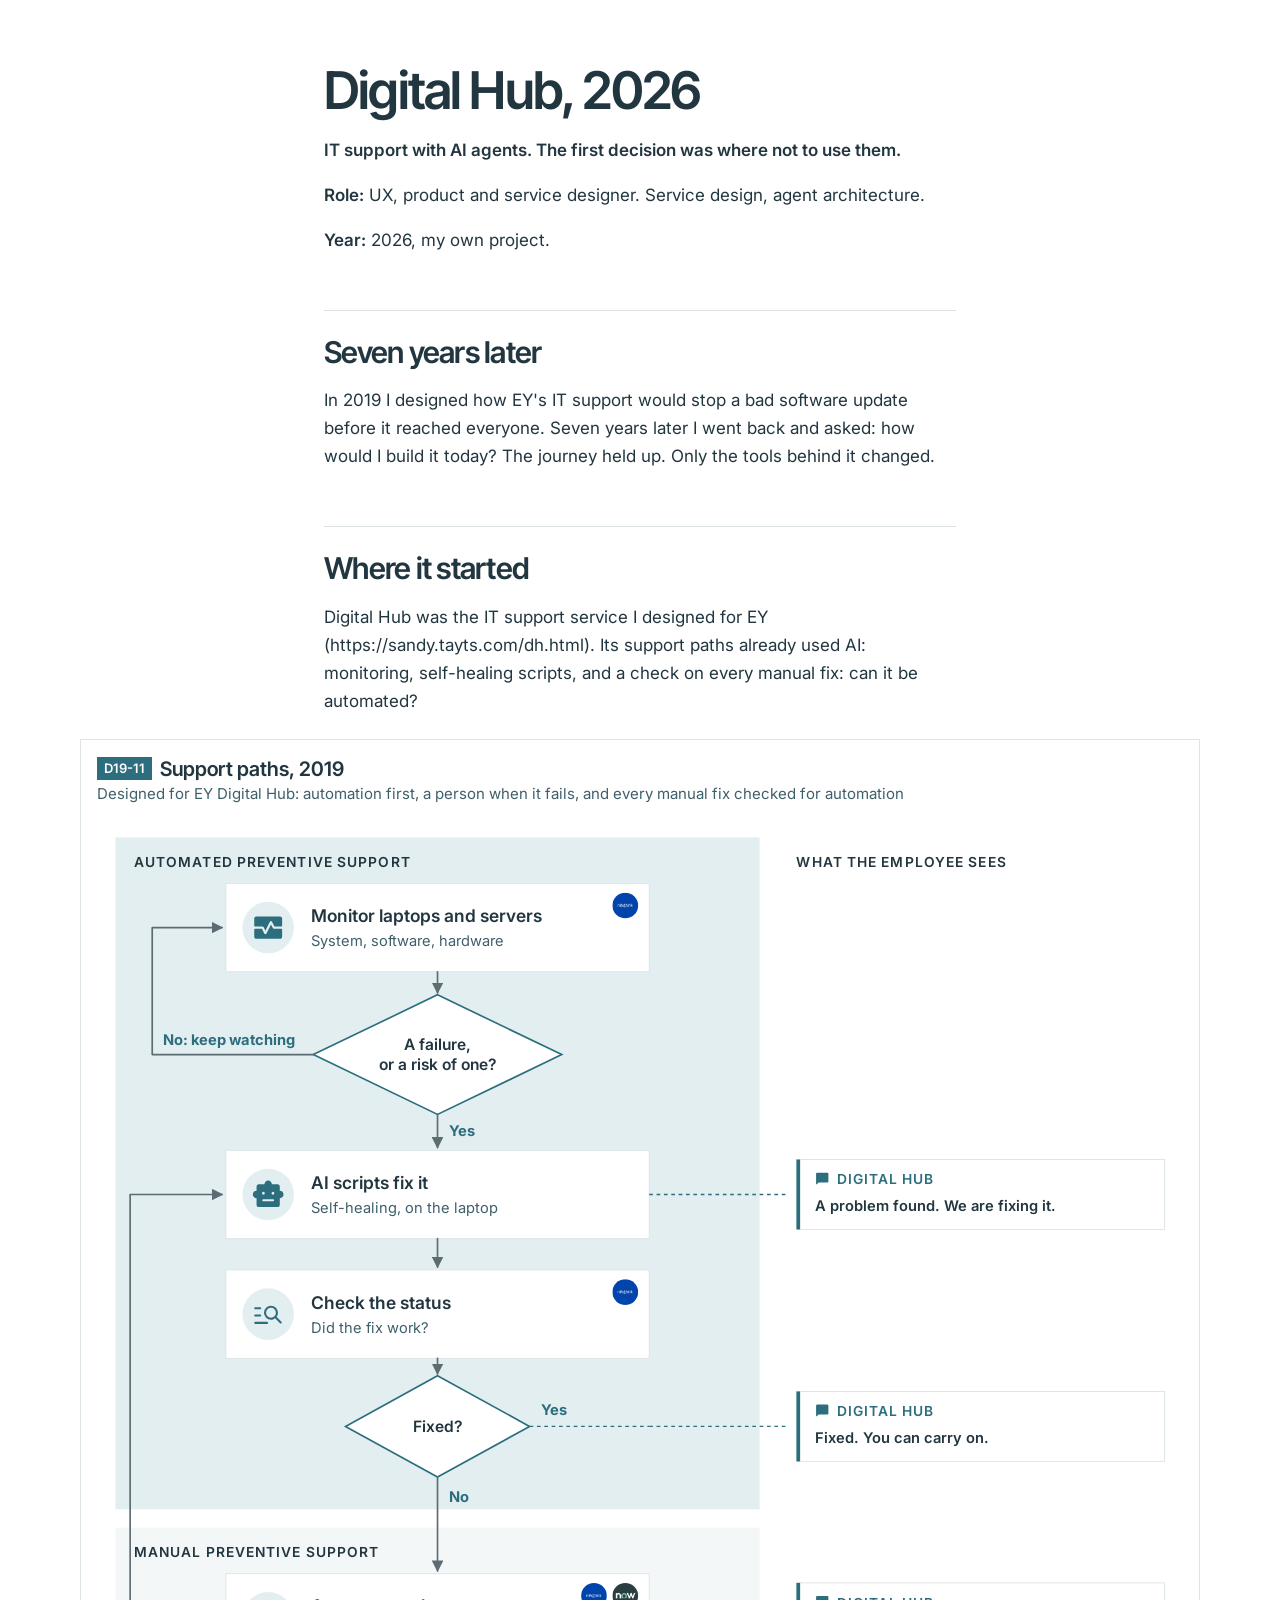
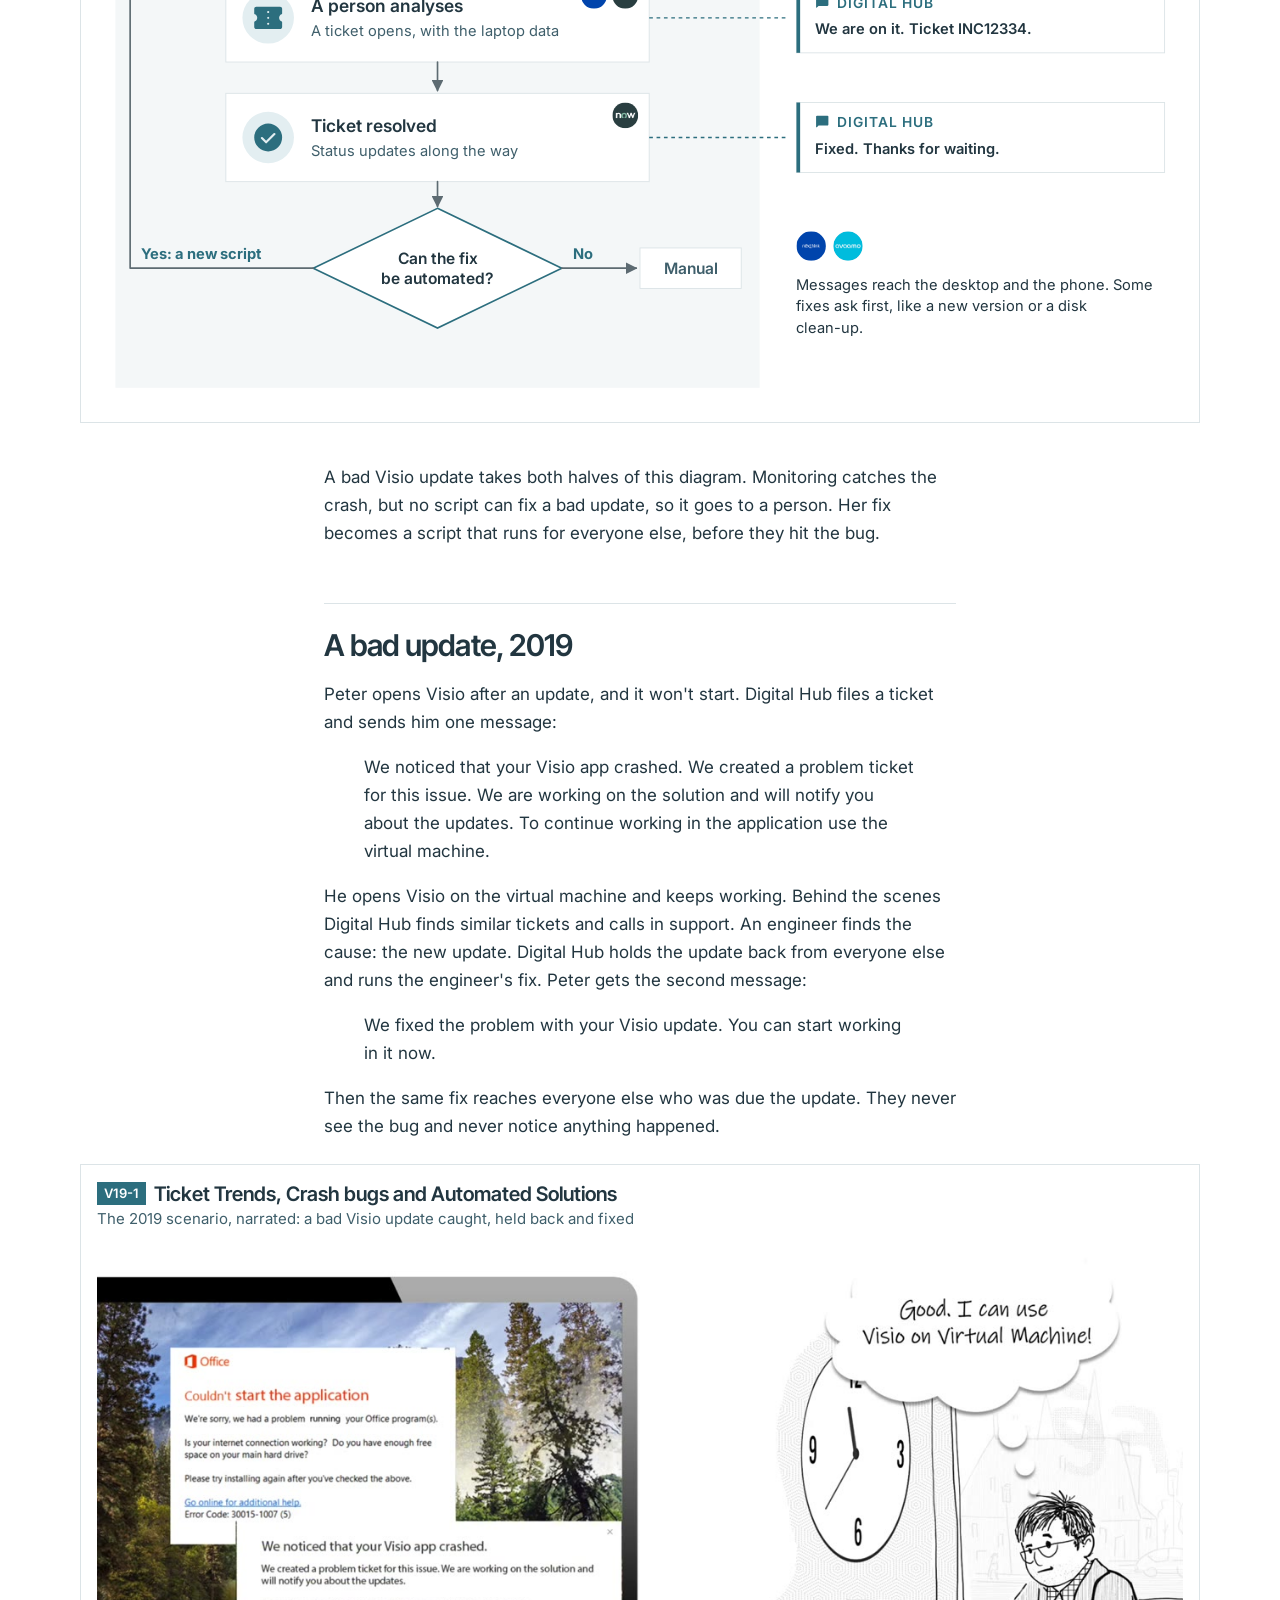
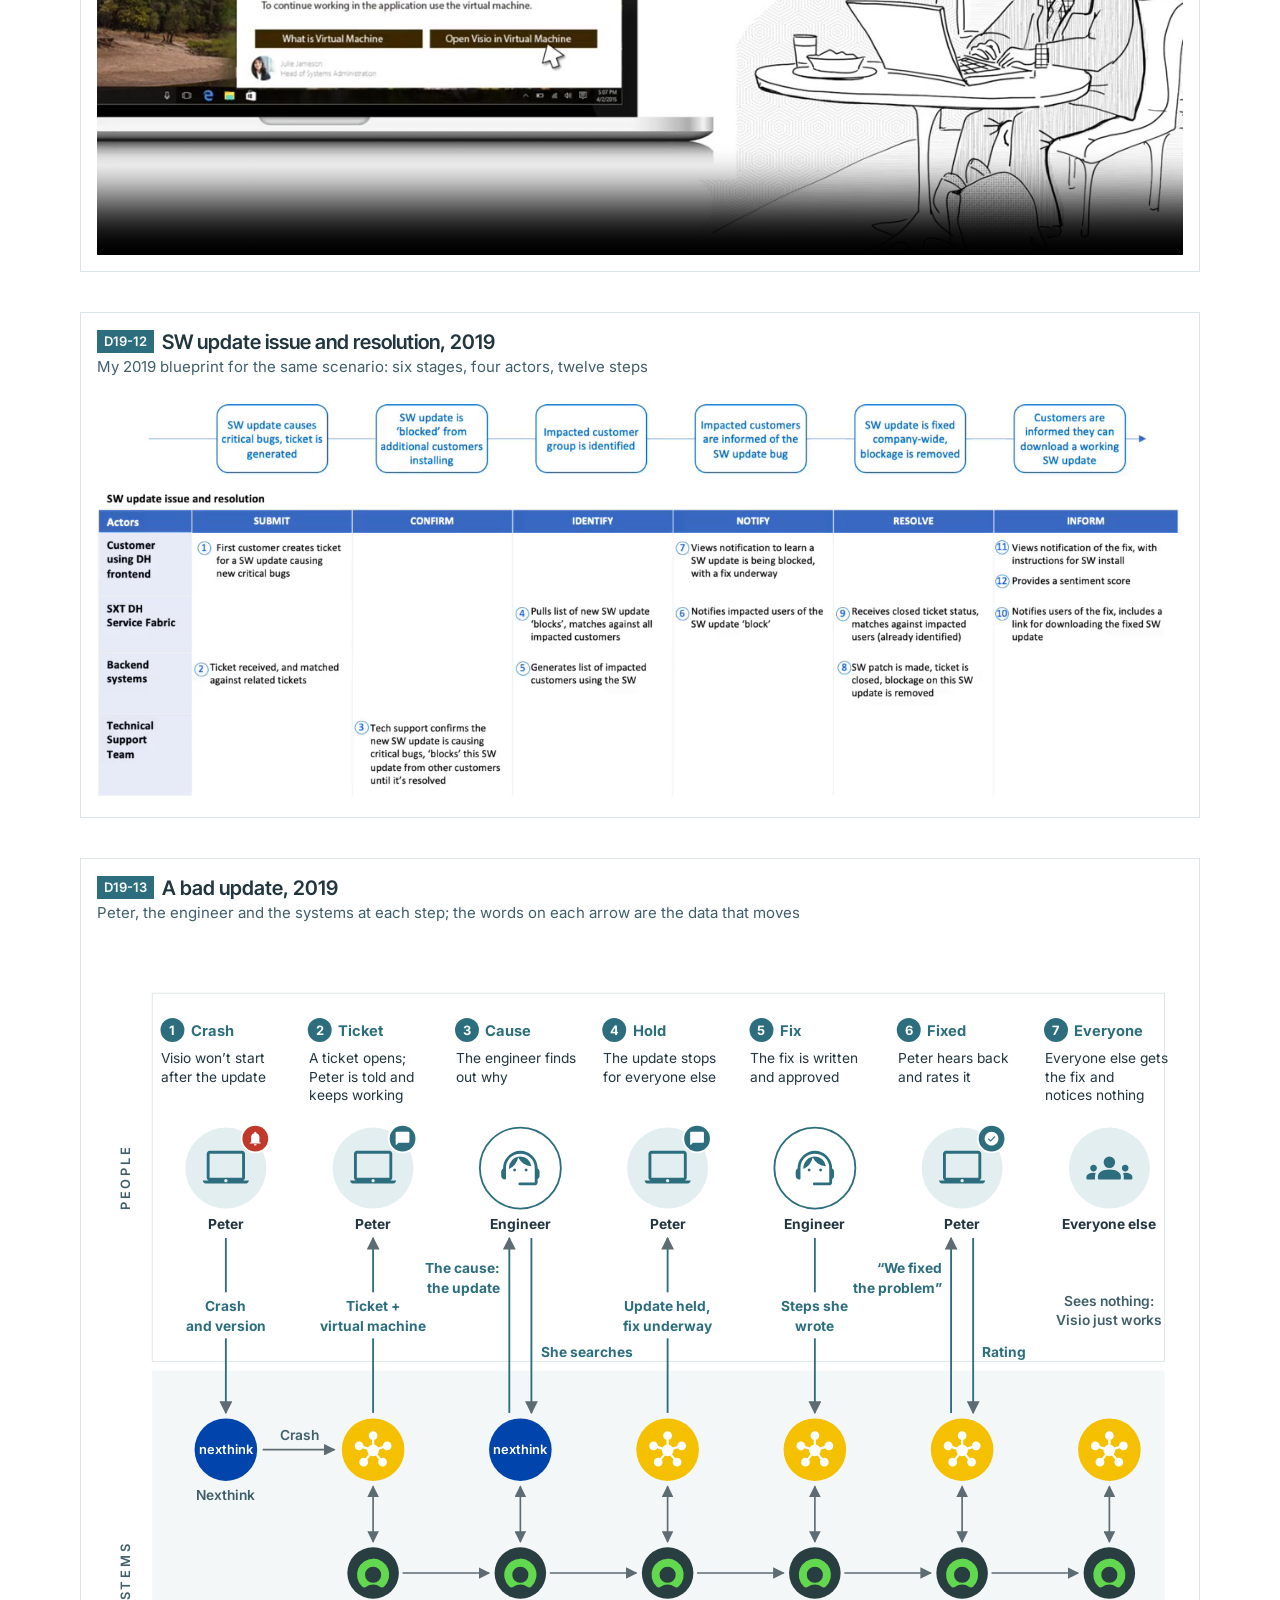
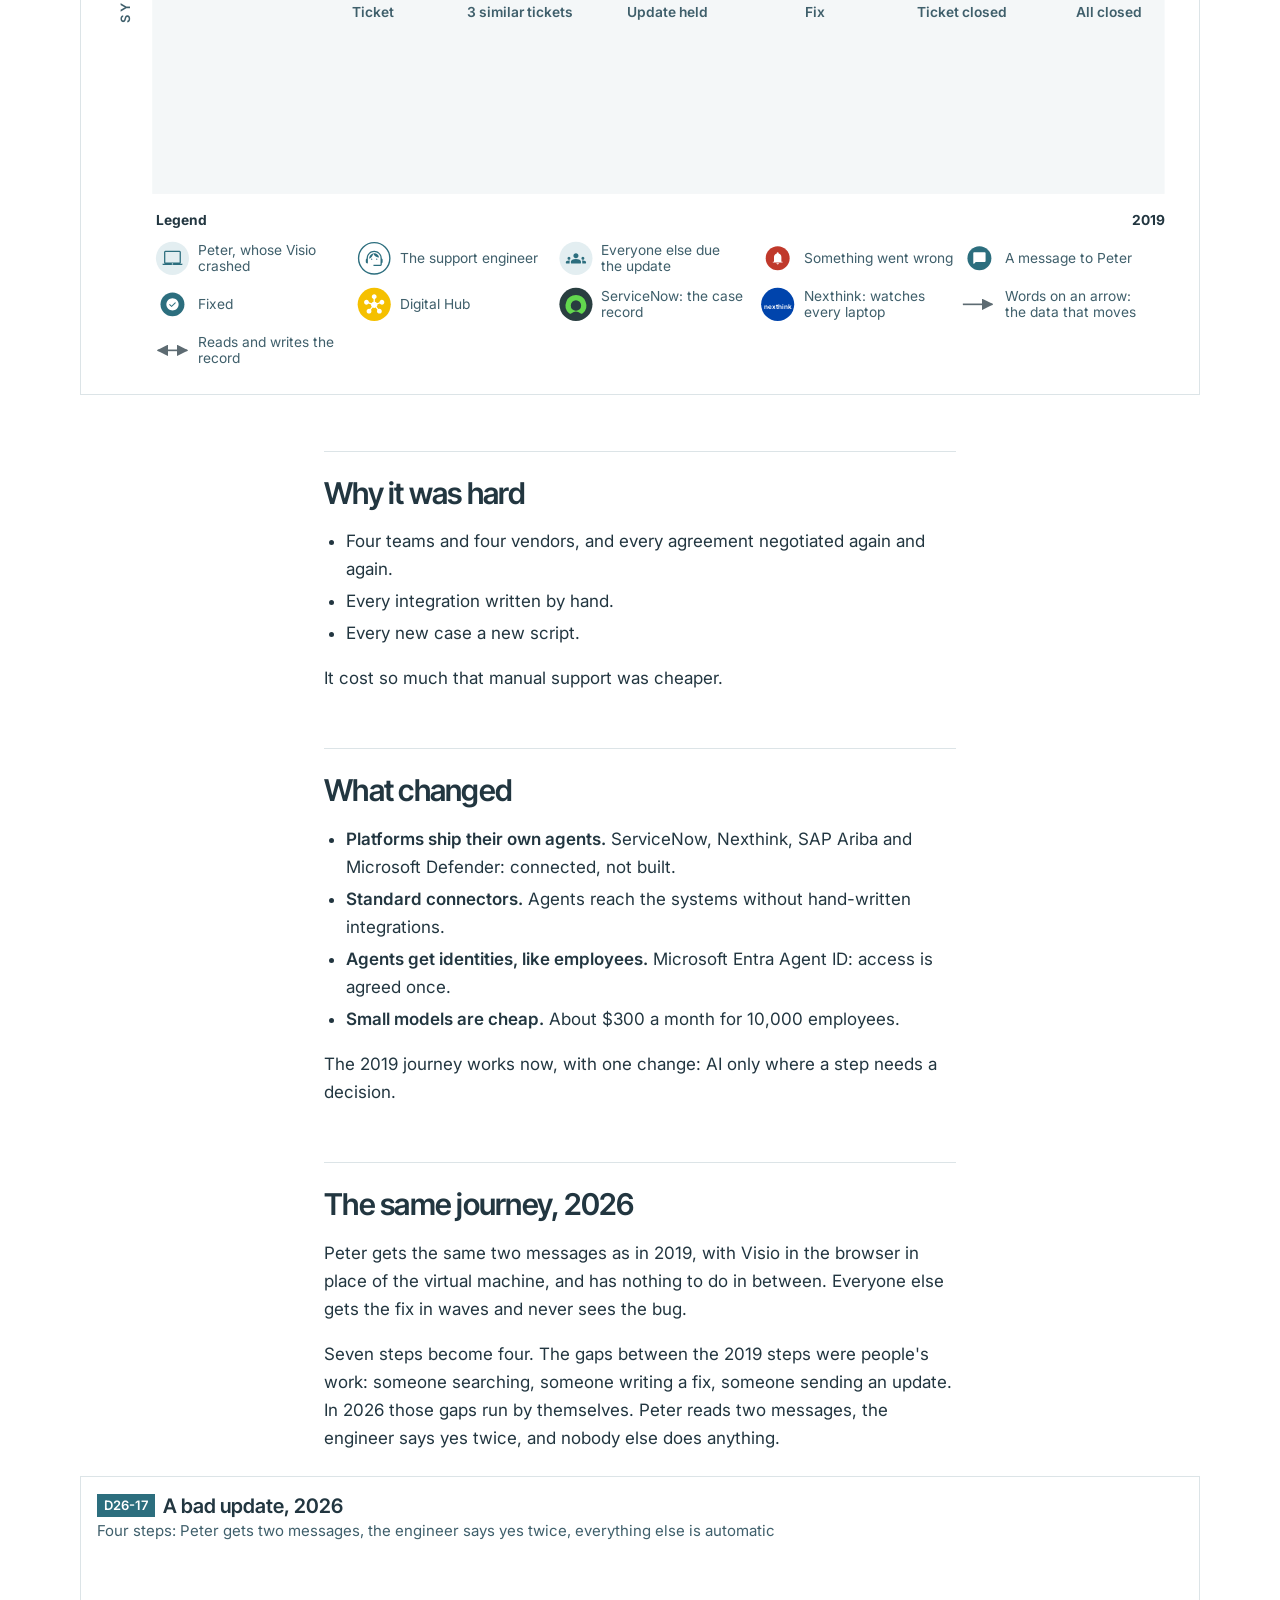
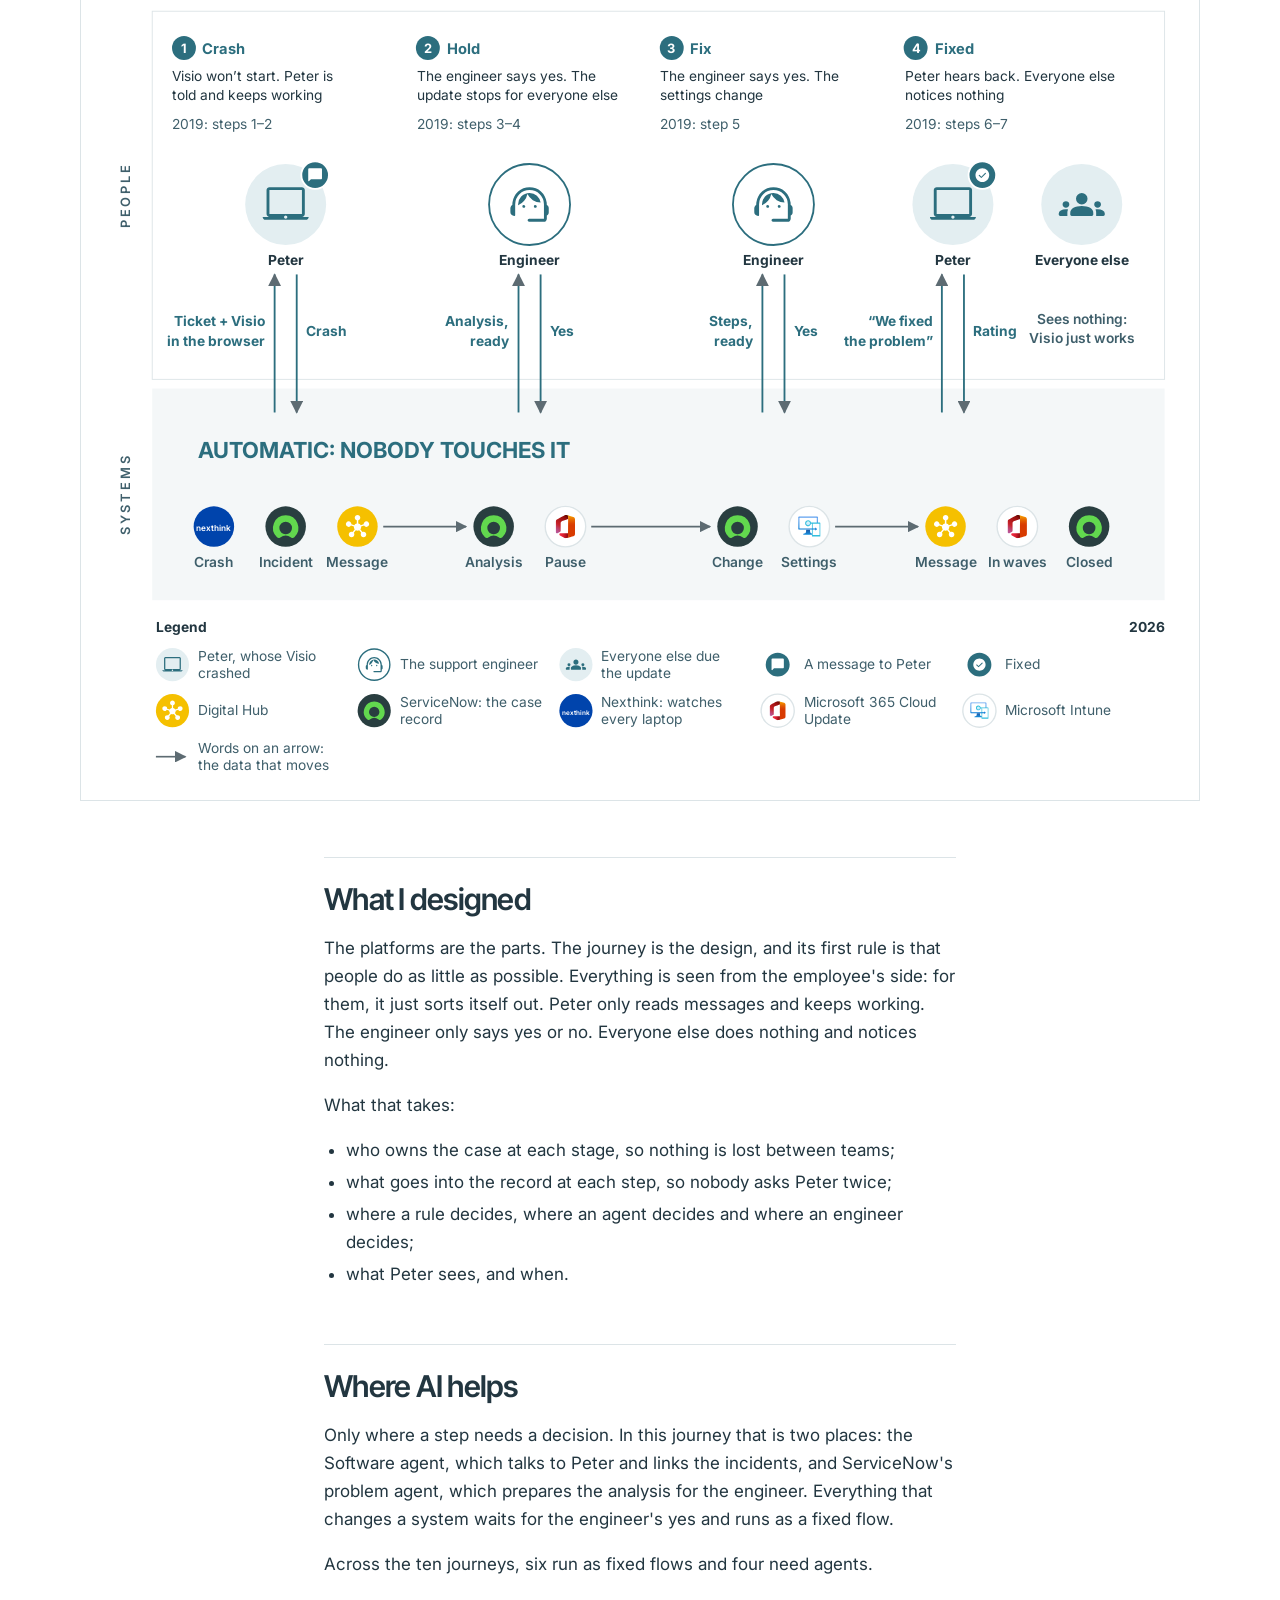
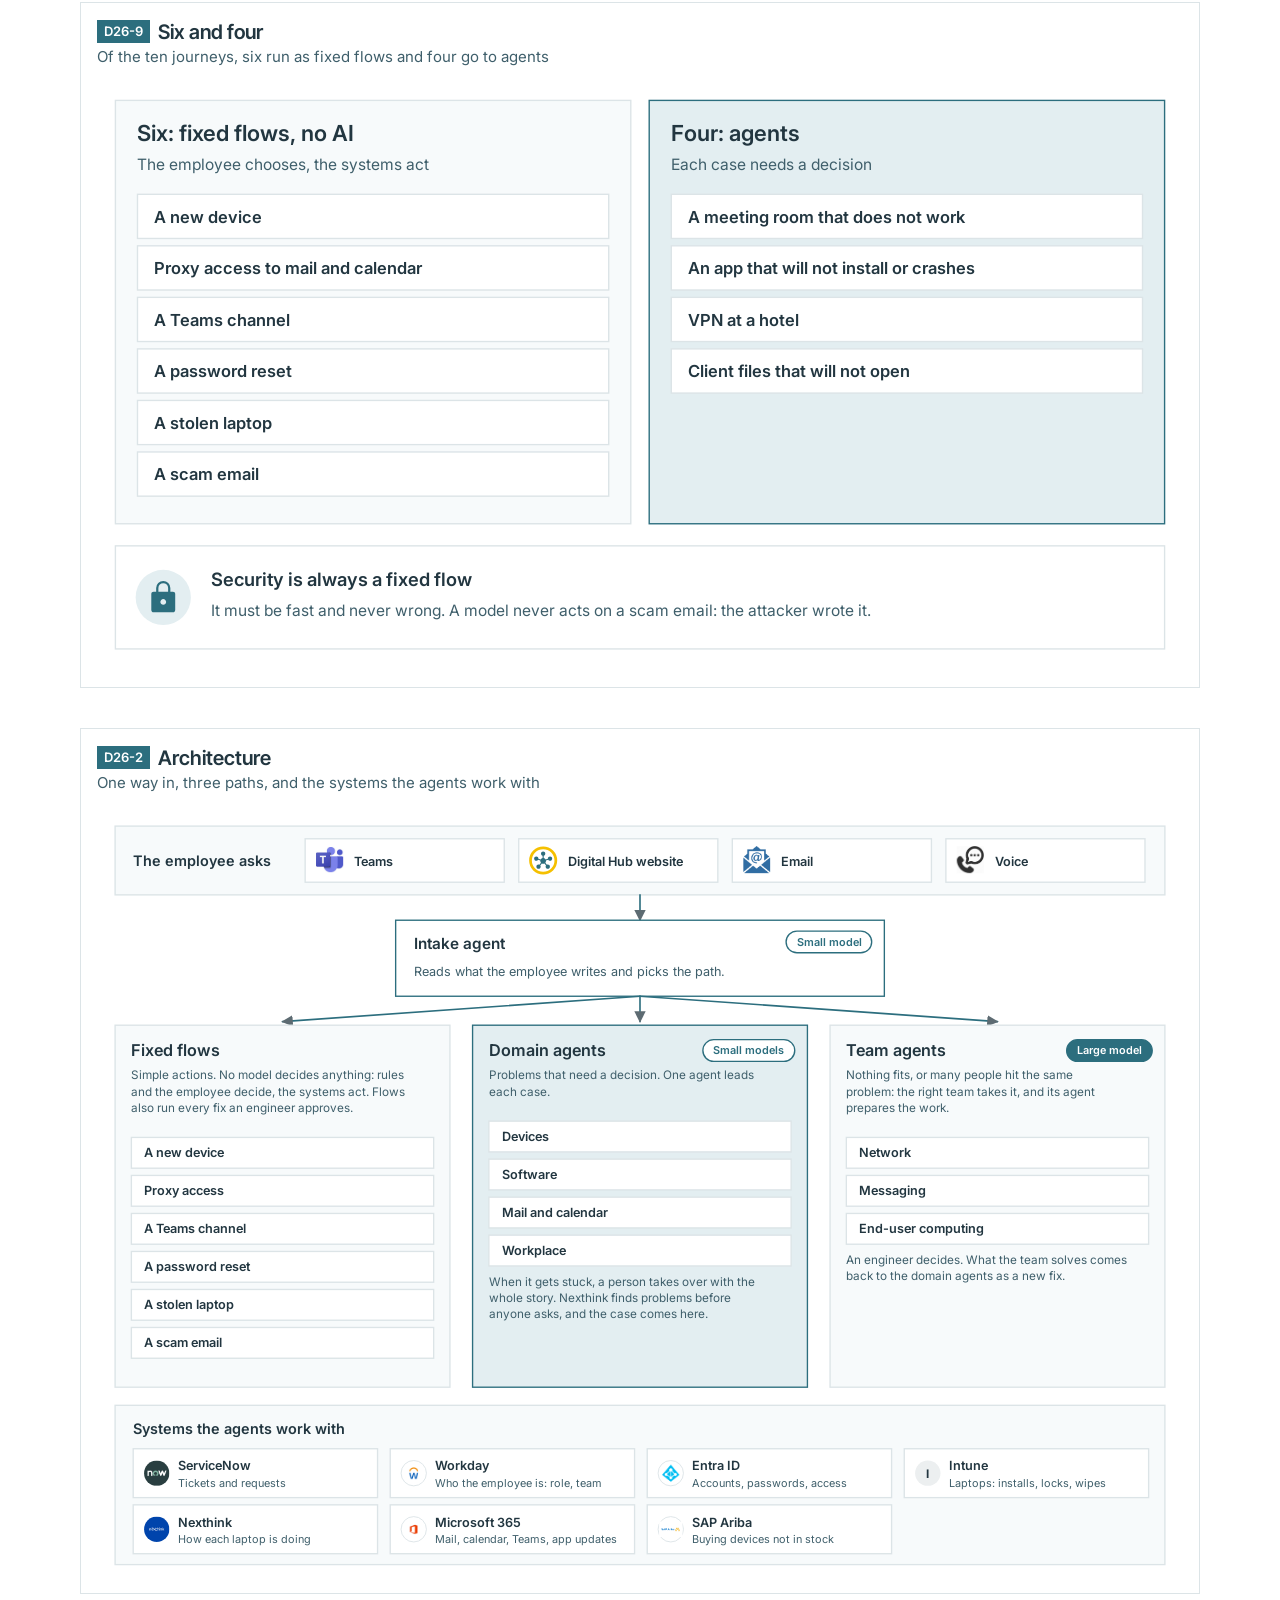
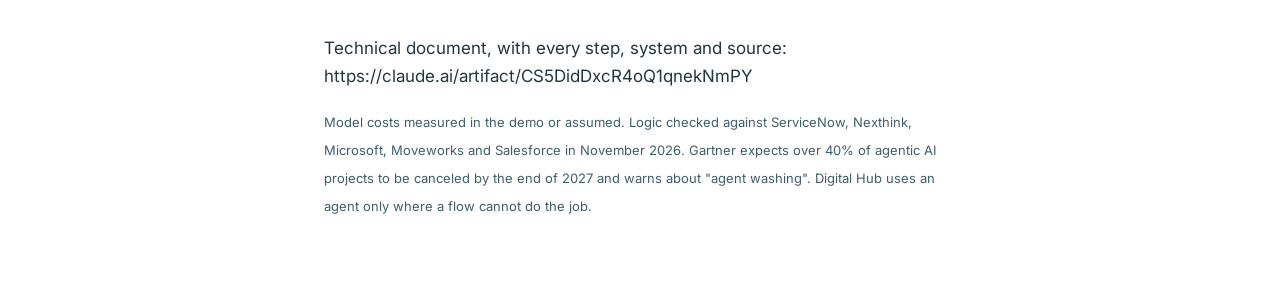
==== commit a850a69e: "Bad update blueprints: each arrow labelled on its own, no triangles Co-Authored-By: Claude Opus 5.5 " ====
--- a/case/case.html
+++ b/case/case.html
@@ -265,14 +265,11 @@
 <image href="[data-uri]" x="432" y="662" width="56" height="56"/>
 <text x="460" y="738" font-family="'Inter', sans-serif" font-size="15" font-weight="600" fill="#3f5f6b" text-anchor="middle">3 similar tickets</text>
 <path d="M332 690H426" fill="none" stroke="#5d6b72" stroke-width="1.8" marker-end="url(#mbu19)"/>
-<path d="M450 516V326" fill="none" stroke="#2c6e7e" stroke-width="2" marker-end="url(#mbu19)"/>
-<path d="M470 326V516" fill="none" stroke="#2c6e7e" stroke-width="2" marker-end="url(#mbu19)"/>
-<rect x="392.6" y="373.0" width="134.8" height="74" rx="0" fill="#fff" stroke="#fff" stroke-width="0"/>
-<polygon points="402.6,381.0 412.6,381.0 407.6,390.0" fill="#2c6e7e"/>
-<text x="419" y="393" font-family="'Inter', sans-serif" font-size="15" font-weight="700" fill="#2c6e7e" text-anchor="start">She searches</text>
-<polygon points="402.6,412.0 412.6,412.0 407.6,403.0" fill="#2c6e7e"/>
-<text x="419" y="415" font-family="'Inter', sans-serif" font-size="15" font-weight="700" fill="#2c6e7e" text-anchor="start">The cause:</text>
-<text x="419" y="437" font-family="'Inter', sans-serif" font-size="15" font-weight="700" fill="#2c6e7e" text-anchor="start">the update</text>
+<path d="M448 516V326" fill="none" stroke="#2c6e7e" stroke-width="2" marker-end="url(#mbu19)"/>
+<path d="M472 326V516" fill="none" stroke="#2c6e7e" stroke-width="2" marker-end="url(#mbu19)"/>
+<text x="438" y="364" font-family="'Inter', sans-serif" font-size="15" font-weight="700" fill="#2c6e7e" text-anchor="end">The cause:</text>
+<text x="438" y="386" font-family="'Inter', sans-serif" font-size="15" font-weight="700" fill="#2c6e7e" text-anchor="end">the update</text>
+<text x="482" y="455" font-family="'Inter', sans-serif" font-size="15" font-weight="700" fill="#2c6e7e" text-anchor="start">She searches</text>
 <path d="M460 596V656" fill="none" stroke="#5d6b72" stroke-width="1.8" marker-start="url(#mbu19)" marker-end="url(#mbu19)"/>
 <circle cx="620" cy="250" r="44" fill="#e3eef1"/>
 <path d="M57-160q-23.51 0-40.26-17.63Q0-195.25 0-220h141q-24 0-42-18t-18-42v-500q0-24 18-42t42-18h678q24 0 42 18t18 42v500q0 24-18 42t-42 18h141q0 25-17.62 42.5Q924.75-160 900-160H57Zm447-32q10-10 10-24t-10-24q-10-10-24-10t-24 10q-10 10-10 24t10 24q10 10 24 10t24-10Zm-363-88h678v-500H141v500Zm0 0v-500 500Z" fill="#2c6e7e" transform="translate(595.0 275.0) scale(0.0521)"/>
@@ -315,14 +312,11 @@
 <image href="[data-uri]" x="912" y="662" width="56" height="56"/>
 <text x="940" y="738" font-family="'Inter', sans-serif" font-size="15" font-weight="600" fill="#3f5f6b" text-anchor="middle">Ticket closed</text>
 <path d="M812 690H906" fill="none" stroke="#5d6b72" stroke-width="1.8" marker-end="url(#mbu19)"/>
-<path d="M930 516V326" fill="none" stroke="#2c6e7e" stroke-width="2" marker-end="url(#mbu19)"/>
-<path d="M950 326V516" fill="none" stroke="#2c6e7e" stroke-width="2" marker-end="url(#mbu19)"/>
-<rect x="872.6" y="373.0" width="134.8" height="74" rx="0" fill="#fff" stroke="#fff" stroke-width="0"/>
-<polygon points="882.6,390.0 892.6,390.0 887.6,381.0" fill="#2c6e7e"/>
-<text x="899" y="393" font-family="'Inter', sans-serif" font-size="15" font-weight="700" fill="#2c6e7e" text-anchor="start">“We fixed</text>
-<text x="899" y="415" font-family="'Inter', sans-serif" font-size="15" font-weight="700" fill="#2c6e7e" text-anchor="start">the problem”</text>
-<polygon points="882.6,425.0 892.6,425.0 887.6,434.0" fill="#2c6e7e"/>
-<text x="899" y="437" font-family="'Inter', sans-serif" font-size="15" font-weight="700" fill="#2c6e7e" text-anchor="start">Rating</text>
+<path d="M928 516V326" fill="none" stroke="#2c6e7e" stroke-width="2" marker-end="url(#mbu19)"/>
+<path d="M952 326V516" fill="none" stroke="#2c6e7e" stroke-width="2" marker-end="url(#mbu19)"/>
+<text x="918" y="364" font-family="'Inter', sans-serif" font-size="15" font-weight="700" fill="#2c6e7e" text-anchor="end">“We fixed</text>
+<text x="918" y="386" font-family="'Inter', sans-serif" font-size="15" font-weight="700" fill="#2c6e7e" text-anchor="end">the problem”</text>
+<text x="962" y="455" font-family="'Inter', sans-serif" font-size="15" font-weight="700" fill="#2c6e7e" text-anchor="start">Rating</text>
 <path d="M940 596V656" fill="none" stroke="#5d6b72" stroke-width="1.8" marker-start="url(#mbu19)" marker-end="url(#mbu19)"/>
 <circle cx="1100" cy="250" r="44" fill="#e3eef1"/>
 <path d="M30-240q-12.75 0-21.37-8.63Q0-257.25 0-270v-23q0-38.57 41.5-62.78Q83-380 150.38-380q12.16 0 23.39.5t22.23 2.15q-8 17.35-12 35.17-4 17.81-4 37.18v65H30Zm240 0q-12.75 0-21.37-8.63Q240-257.25 240-270v-35q0-32 17.5-58.5T307-410q32-20 76.5-30t96.5-10q53 0 97.5 10t76.5 30q32 20 49 46.5t17 58.5v35q0 12.75-8.62 21.37Q702.75-240 690-240H270Zm510 0v-65q0-19.86-3.5-37.43T765-377.27q11-1.73 22.17-2.23 11.17-.5 22.83-.5 67.5 0 108.75 23.77T960-293v23q0 12.75-8.62 21.37Q942.75-240 930-240H780ZM149.57-410q-28.57 0-49.07-20.56Q80-451.13 80-480q0-29 20.56-49.5Q121.13-550 150-550q29 0 49.5 20.5t20.5 49.93q0 28.57-20.5 49.07T149.57-410Zm660 0q-28.57 0-49.07-20.56Q740-451.13 740-480q0-29 20.56-49.5Q781.13-550 810-550q29 0 49.5 20.5t20.5 49.93q0 28.57-20.5 49.07T809.57-410ZM480-480q-50 0-85-35t-35-85q0-51 35-85.5t85-34.5q51 0 85.5 34.5T600-600q0 50-34.5 85T480-480Z" fill="#2c6e7e" transform="translate(1075.0 275.0) scale(0.0521)"/>
@@ -464,54 +458,42 @@
 <text x="205" y="336" font-family="'Inter', sans-serif" font-size="15" font-weight="700" fill="#223640" text-anchor="middle">Peter</text>
 <circle cx="237" cy="238" r="15" fill="#2c6e7e" stroke="#fff" stroke-width="2"/>
 <path d="M240-240 131-131q-14 14-32.5 6.5T80-152v-668q0-24 18-42t42-18h680q24 0 42 18t18 42v520q0 24-18 42t-42 18H240Z" fill="#fff" transform="translate(228.0 247.0) scale(0.0187)"/>
-<path d="M195 496V346" fill="none" stroke="#2c6e7e" stroke-width="2" marker-end="url(#mbu26)"/>
-<path d="M215 346V496" fill="none" stroke="#2c6e7e" stroke-width="2" marker-end="url(#mbu26)"/>
-<rect x="129.2" y="371.0" width="151.60000000000002" height="74" rx="0" fill="#fff" stroke="#fff" stroke-width="0"/>
-<polygon points="139.2,388.0 149.2,388.0 144.2,379.0" fill="#2c6e7e"/>
-<text x="155" y="391" font-family="'Inter', sans-serif" font-size="15" font-weight="700" fill="#2c6e7e" text-anchor="start">Ticket + Visio</text>
-<text x="155" y="413" font-family="'Inter', sans-serif" font-size="15" font-weight="700" fill="#2c6e7e" text-anchor="start">in the browser</text>
-<polygon points="139.2,423.0 149.2,423.0 144.2,432.0" fill="#2c6e7e"/>
-<text x="155" y="435" font-family="'Inter', sans-serif" font-size="15" font-weight="700" fill="#2c6e7e" text-anchor="start">Crash</text>
+<path d="M193 496V346" fill="none" stroke="#2c6e7e" stroke-width="2" marker-end="url(#mbu26)"/>
+<path d="M217 346V496" fill="none" stroke="#2c6e7e" stroke-width="2" marker-end="url(#mbu26)"/>
+<text x="183" y="402" font-family="'Inter', sans-serif" font-size="15" font-weight="700" fill="#2c6e7e" text-anchor="end">Ticket + Visio</text>
+<text x="183" y="424" font-family="'Inter', sans-serif" font-size="15" font-weight="700" fill="#2c6e7e" text-anchor="end">in the browser</text>
+<text x="227" y="413" font-family="'Inter', sans-serif" font-size="15" font-weight="700" fill="#2c6e7e" text-anchor="start">Crash</text>
 <circle cx="470" cy="270" r="44" fill="#fff" stroke="#2c6e7e" stroke-width="2"/>
 <path d="M470-120q-12.75 0-21.37-8.68-8.63-8.67-8.63-21.5 0-12.82 8.63-21.32 8.62-8.5 21.37-8.5h310v-304q0-123.69-87.32-209.84Q605.36-780 480-780q-125.36 0-212.68 86.16Q180-607.69 180-484v224q0 8.5-5.75 14.25T160-240q-33 0-56.5-23.5T80-320v-80q0-21 10.5-39.5T120-469l3-53q8-68 39.5-126t79-101q47.5-43 109-67T480-840q68 0 129 24t109 66.5Q766-707 797-649t40 126l3 52q19 9 29.5 27t10.5 38v92q0 20-10.5 38T840-249v69q0 24.75-17.62 42.37Q804.75-120 780-120H470ZM338.5-418.68q-8.5-8.67-8.5-21.5 0-12.82 8.68-21.32 8.67-8.5 21.5-8.5 12.82 0 21.32 8.68 8.5 8.67 8.5 21.5 0 12.82-8.68 21.32-8.67 8.5-21.5 8.5-12.82 0-21.32-8.68Zm240 0q-8.5-8.67-8.5-21.5 0-12.82 8.68-21.32 8.67-8.5 21.5-8.5 12.82 0 21.32 8.68 8.5 8.67 8.5 21.5 0 12.82-8.68 21.32-8.67 8.5-21.5 8.5-12.82 0-21.32-8.68ZM241-462q-7-106 64-182t177-76q87 0 151 57.5T711-519q-89-1-162.5-50T434.72-698Q419-618 367.5-555.5T241-462Z" fill="#2c6e7e" transform="translate(445.0 295.0) scale(0.0521)"/>
 <text x="470" y="336" font-family="'Inter', sans-serif" font-size="15" font-weight="700" fill="#223640" text-anchor="middle">Engineer</text>
-<path d="M460 496V346" fill="none" stroke="#2c6e7e" stroke-width="2" marker-end="url(#mbu26)"/>
-<path d="M480 346V496" fill="none" stroke="#2c6e7e" stroke-width="2" marker-end="url(#mbu26)"/>
-<rect x="415.2" y="371.0" width="109.60000000000001" height="74" rx="0" fill="#fff" stroke="#fff" stroke-width="0"/>
-<polygon points="425.2,388.0 435.2,388.0 430.2,379.0" fill="#2c6e7e"/>
-<text x="441" y="391" font-family="'Inter', sans-serif" font-size="15" font-weight="700" fill="#2c6e7e" text-anchor="start">Analysis,</text>
-<text x="441" y="413" font-family="'Inter', sans-serif" font-size="15" font-weight="700" fill="#2c6e7e" text-anchor="start">ready</text>
-<polygon points="425.2,423.0 435.2,423.0 430.2,432.0" fill="#2c6e7e"/>
-<text x="441" y="435" font-family="'Inter', sans-serif" font-size="15" font-weight="700" fill="#2c6e7e" text-anchor="start">Yes</text>
+<path d="M458 496V346" fill="none" stroke="#2c6e7e" stroke-width="2" marker-end="url(#mbu26)"/>
+<path d="M482 346V496" fill="none" stroke="#2c6e7e" stroke-width="2" marker-end="url(#mbu26)"/>
+<text x="448" y="402" font-family="'Inter', sans-serif" font-size="15" font-weight="700" fill="#2c6e7e" text-anchor="end">Analysis,</text>
+<text x="448" y="424" font-family="'Inter', sans-serif" font-size="15" font-weight="700" fill="#2c6e7e" text-anchor="end">ready</text>
+<text x="492" y="413" font-family="'Inter', sans-serif" font-size="15" font-weight="700" fill="#2c6e7e" text-anchor="start">Yes</text>
 <circle cx="735" cy="270" r="44" fill="#fff" stroke="#2c6e7e" stroke-width="2"/>
 <path d="M470-120q-12.75 0-21.37-8.68-8.63-8.67-8.63-21.5 0-12.82 8.63-21.32 8.62-8.5 21.37-8.5h310v-304q0-123.69-87.32-209.84Q605.36-780 480-780q-125.36 0-212.68 86.16Q180-607.69 180-484v224q0 8.5-5.75 14.25T160-240q-33 0-56.5-23.5T80-320v-80q0-21 10.5-39.5T120-469l3-53q8-68 39.5-126t79-101q47.5-43 109-67T480-840q68 0 129 24t109 66.5Q766-707 797-649t40 126l3 52q19 9 29.5 27t10.5 38v92q0 20-10.5 38T840-249v69q0 24.75-17.62 42.37Q804.75-120 780-120H470ZM338.5-418.68q-8.5-8.67-8.5-21.5 0-12.82 8.68-21.32 8.67-8.5 21.5-8.5 12.82 0 21.32 8.68 8.5 8.67 8.5 21.5 0 12.82-8.68 21.32-8.67 8.5-21.5 8.5-12.82 0-21.32-8.68Zm240 0q-8.5-8.67-8.5-21.5 0-12.82 8.68-21.32 8.67-8.5 21.5-8.5 12.82 0 21.32 8.68 8.5 8.67 8.5 21.5 0 12.82-8.68 21.32-8.67 8.5-21.5 8.5-12.82 0-21.32-8.68ZM241-462q-7-106 64-182t177-76q87 0 151 57.5T711-519q-89-1-162.5-50T434.72-698Q419-618 367.5-555.5T241-462Z" fill="#2c6e7e" transform="translate(710.0 295.0) scale(0.0521)"/>
 <text x="735" y="336" font-family="'Inter', sans-serif" font-size="15" font-weight="700" fill="#223640" text-anchor="middle">Engineer</text>
-<path d="M725 496V346" fill="none" stroke="#2c6e7e" stroke-width="2" marker-end="url(#mbu26)"/>
-<path d="M745 346V496" fill="none" stroke="#2c6e7e" stroke-width="2" marker-end="url(#mbu26)"/>
-<rect x="692.8" y="371.0" width="84.4" height="74" rx="0" fill="#fff" stroke="#fff" stroke-width="0"/>
-<polygon points="702.8,388.0 712.8,388.0 707.8,379.0" fill="#2c6e7e"/>
-<text x="719" y="391" font-family="'Inter', sans-serif" font-size="15" font-weight="700" fill="#2c6e7e" text-anchor="start">Steps,</text>
-<text x="719" y="413" font-family="'Inter', sans-serif" font-size="15" font-weight="700" fill="#2c6e7e" text-anchor="start">ready</text>
-<polygon points="702.8,423.0 712.8,423.0 707.8,432.0" fill="#2c6e7e"/>
-<text x="719" y="435" font-family="'Inter', sans-serif" font-size="15" font-weight="700" fill="#2c6e7e" text-anchor="start">Yes</text>
-<circle cx="938" cy="270" r="44" fill="#e3eef1"/>
-<path d="M57-160q-23.51 0-40.26-17.63Q0-195.25 0-220h141q-24 0-42-18t-18-42v-500q0-24 18-42t42-18h678q24 0 42 18t18 42v500q0 24-18 42t-42 18h141q0 25-17.62 42.5Q924.75-160 900-160H57Zm447-32q10-10 10-24t-10-24q-10-10-24-10t-24 10q-10 10-10 24t10 24q10 10 24 10t24-10Zm-363-88h678v-500H141v500Zm0 0v-500 500Z" fill="#2c6e7e" transform="translate(913.0 295.0) scale(0.0521)"/>
-<text x="938" y="336" font-family="'Inter', sans-serif" font-size="15" font-weight="700" fill="#223640" text-anchor="middle">Peter</text>
-<circle cx="970" cy="238" r="15" fill="#2c6e7e" stroke="#fff" stroke-width="2"/>
-<path d="m421-389-98-98q-9-9-22-9t-23 10q-9 9-9 22t9 22l122 123q9 9 21 9t21-9l239-239q10-10 10-23t-10-23q-10-9-23.5-8.5T635-603L421-389Zm59 309q-82 0-155-31.5t-127.5-86Q143-252 111.5-325T80-480q0-83 31.5-156t86-127Q252-817 325-848.5T480-880q83 0 156 31.5T763-763q54 54 85.5 127T880-480q0 82-31.5 155T763-197.5q-54 54.5-127 86T480-80Z" fill="#fff" transform="translate(961.0 247.0) scale(0.0187)"/>
-<path d="M928 496V346" fill="none" stroke="#2c6e7e" stroke-width="2" marker-end="url(#mbu26)"/>
-<path d="M948 346V496" fill="none" stroke="#2c6e7e" stroke-width="2" marker-end="url(#mbu26)"/>
-<rect x="870.6" y="371.0" width="134.8" height="74" rx="0" fill="#fff" stroke="#fff" stroke-width="0"/>
-<polygon points="880.6,388.0 890.6,388.0 885.6,379.0" fill="#2c6e7e"/>
-<text x="897" y="391" font-family="'Inter', sans-serif" font-size="15" font-weight="700" fill="#2c6e7e" text-anchor="start">“We fixed</text>
-<text x="897" y="413" font-family="'Inter', sans-serif" font-size="15" font-weight="700" fill="#2c6e7e" text-anchor="start">the problem”</text>
-<polygon points="880.6,423.0 890.6,423.0 885.6,432.0" fill="#2c6e7e"/>
-<text x="897" y="435" font-family="'Inter', sans-serif" font-size="15" font-weight="700" fill="#2c6e7e" text-anchor="start">Rating</text>
-<circle cx="1062" cy="270" r="44" fill="#e3eef1"/>
-<path d="M30-240q-12.75 0-21.37-8.63Q0-257.25 0-270v-23q0-38.57 41.5-62.78Q83-380 150.38-380q12.16 0 23.39.5t22.23 2.15q-8 17.35-12 35.17-4 17.81-4 37.18v65H30Zm240 0q-12.75 0-21.37-8.63Q240-257.25 240-270v-35q0-32 17.5-58.5T307-410q32-20 76.5-30t96.5-10q53 0 97.5 10t76.5 30q32 20 49 46.5t17 58.5v35q0 12.75-8.62 21.37Q702.75-240 690-240H270Zm510 0v-65q0-19.86-3.5-37.43T765-377.27q11-1.73 22.17-2.23 11.17-.5 22.83-.5 67.5 0 108.75 23.77T960-293v23q0 12.75-8.62 21.37Q942.75-240 930-240H780ZM149.57-410q-28.57 0-49.07-20.56Q80-451.13 80-480q0-29 20.56-49.5Q121.13-550 150-550q29 0 49.5 20.5t20.5 49.93q0 28.57-20.5 49.07T149.57-410Zm660 0q-28.57 0-49.07-20.56Q740-451.13 740-480q0-29 20.56-49.5Q781.13-550 810-550q29 0 49.5 20.5t20.5 49.93q0 28.57-20.5 49.07T809.57-410ZM480-480q-50 0-85-35t-35-85q0-51 35-85.5t85-34.5q51 0 85.5 34.5T600-600q0 50-34.5 85T480-480Z" fill="#2c6e7e" transform="translate(1037.0 295.0) scale(0.0521)"/>
-<text x="1062" y="336" font-family="'Inter', sans-serif" font-size="15" font-weight="700" fill="#223640" text-anchor="middle">Everyone else</text>
-<text x="1062" y="400" font-family="'Inter', sans-serif" font-size="15" font-weight="600" fill="#3f5f6b" text-anchor="middle">Sees nothing:</text>
-<text x="1062" y="420" font-family="'Inter', sans-serif" font-size="15" font-weight="600" fill="#3f5f6b" text-anchor="middle">Visio just works</text>
+<path d="M723 496V346" fill="none" stroke="#2c6e7e" stroke-width="2" marker-end="url(#mbu26)"/>
+<path d="M747 346V496" fill="none" stroke="#2c6e7e" stroke-width="2" marker-end="url(#mbu26)"/>
+<text x="713" y="402" font-family="'Inter', sans-serif" font-size="15" font-weight="700" fill="#2c6e7e" text-anchor="end">Steps,</text>
+<text x="713" y="424" font-family="'Inter', sans-serif" font-size="15" font-weight="700" fill="#2c6e7e" text-anchor="end">ready</text>
+<text x="757" y="413" font-family="'Inter', sans-serif" font-size="15" font-weight="700" fill="#2c6e7e" text-anchor="start">Yes</text>
+<circle cx="930" cy="270" r="44" fill="#e3eef1"/>
+<path d="M57-160q-23.51 0-40.26-17.63Q0-195.25 0-220h141q-24 0-42-18t-18-42v-500q0-24 18-42t42-18h678q24 0 42 18t18 42v500q0 24-18 42t-42 18h141q0 25-17.62 42.5Q924.75-160 900-160H57Zm447-32q10-10 10-24t-10-24q-10-10-24-10t-24 10q-10 10-10 24t10 24q10 10 24 10t24-10Zm-363-88h678v-500H141v500Zm0 0v-500 500Z" fill="#2c6e7e" transform="translate(905.0 295.0) scale(0.0521)"/>
+<text x="930" y="336" font-family="'Inter', sans-serif" font-size="15" font-weight="700" fill="#223640" text-anchor="middle">Peter</text>
+<circle cx="962" cy="238" r="15" fill="#2c6e7e" stroke="#fff" stroke-width="2"/>
+<path d="m421-389-98-98q-9-9-22-9t-23 10q-9 9-9 22t9 22l122 123q9 9 21 9t21-9l239-239q10-10 10-23t-10-23q-10-9-23.5-8.5T635-603L421-389Zm59 309q-82 0-155-31.5t-127.5-86Q143-252 111.5-325T80-480q0-83 31.5-156t86-127Q252-817 325-848.5T480-880q83 0 156 31.5T763-763q54 54 85.5 127T880-480q0 82-31.5 155T763-197.5q-54 54.5-127 86T480-80Z" fill="#fff" transform="translate(953.0 247.0) scale(0.0187)"/>
+<path d="M918 496V346" fill="none" stroke="#2c6e7e" stroke-width="2" marker-end="url(#mbu26)"/>
+<path d="M942 346V496" fill="none" stroke="#2c6e7e" stroke-width="2" marker-end="url(#mbu26)"/>
+<text x="908" y="402" font-family="'Inter', sans-serif" font-size="15" font-weight="700" fill="#2c6e7e" text-anchor="end">“We fixed</text>
+<text x="908" y="424" font-family="'Inter', sans-serif" font-size="15" font-weight="700" fill="#2c6e7e" text-anchor="end">the problem”</text>
+<text x="952" y="413" font-family="'Inter', sans-serif" font-size="15" font-weight="700" fill="#2c6e7e" text-anchor="start">Rating</text>
+<circle cx="1070" cy="270" r="44" fill="#e3eef1"/>
+<path d="M30-240q-12.75 0-21.37-8.63Q0-257.25 0-270v-23q0-38.57 41.5-62.78Q83-380 150.38-380q12.16 0 23.39.5t22.23 2.15q-8 17.35-12 35.17-4 17.81-4 37.18v65H30Zm240 0q-12.75 0-21.37-8.63Q240-257.25 240-270v-35q0-32 17.5-58.5T307-410q32-20 76.5-30t96.5-10q53 0 97.5 10t76.5 30q32 20 49 46.5t17 58.5v35q0 12.75-8.62 21.37Q702.75-240 690-240H270Zm510 0v-65q0-19.86-3.5-37.43T765-377.27q11-1.73 22.17-2.23 11.17-.5 22.83-.5 67.5 0 108.75 23.77T960-293v23q0 12.75-8.62 21.37Q942.75-240 930-240H780ZM149.57-410q-28.57 0-49.07-20.56Q80-451.13 80-480q0-29 20.56-49.5Q121.13-550 150-550q29 0 49.5 20.5t20.5 49.93q0 28.57-20.5 49.07T149.57-410Zm660 0q-28.57 0-49.07-20.56Q740-451.13 740-480q0-29 20.56-49.5Q781.13-550 810-550q29 0 49.5 20.5t20.5 49.93q0 28.57-20.5 49.07T809.57-410ZM480-480q-50 0-85-35t-35-85q0-51 35-85.5t85-34.5q51 0 85.5 34.5T600-600q0 50-34.5 85T480-480Z" fill="#2c6e7e" transform="translate(1045.0 295.0) scale(0.0521)"/>
+<text x="1070" y="336" font-family="'Inter', sans-serif" font-size="15" font-weight="700" fill="#223640" text-anchor="middle">Everyone else</text>
+<text x="1070" y="400" font-family="'Inter', sans-serif" font-size="15" font-weight="600" fill="#3f5f6b" text-anchor="middle">Sees nothing:</text>
+<text x="1070" y="420" font-family="'Inter', sans-serif" font-size="15" font-weight="600" fill="#3f5f6b" text-anchor="middle">Visio just works</text>
 </svg></figure>
 <h2>What I designed</h2>
 <p>The platforms are the parts. The journey is the design, and its first rule is that people do as little as possible. Everything is seen from the employee's side: for them, it just sorts itself out. Peter only reads messages and keeps working. The engineer only says yes or no. Everyone else does nothing and notices nothing.</p>
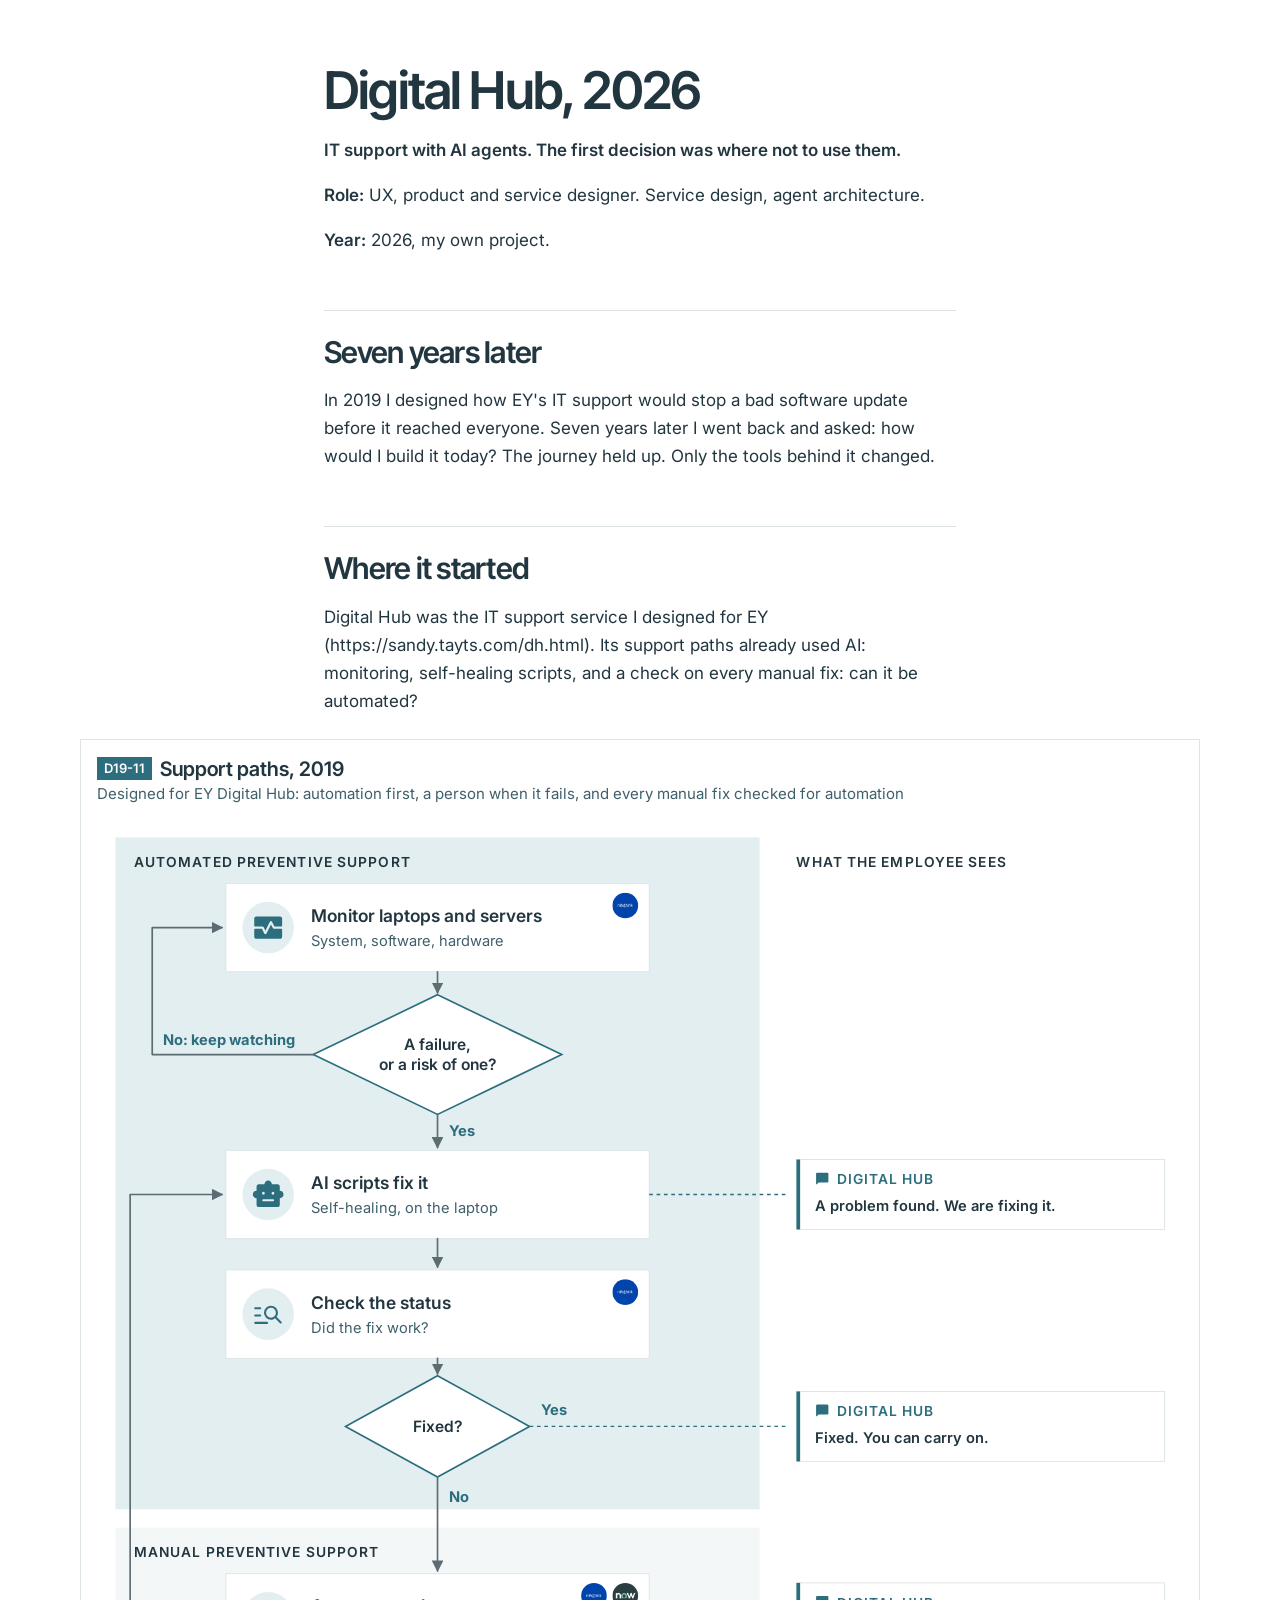
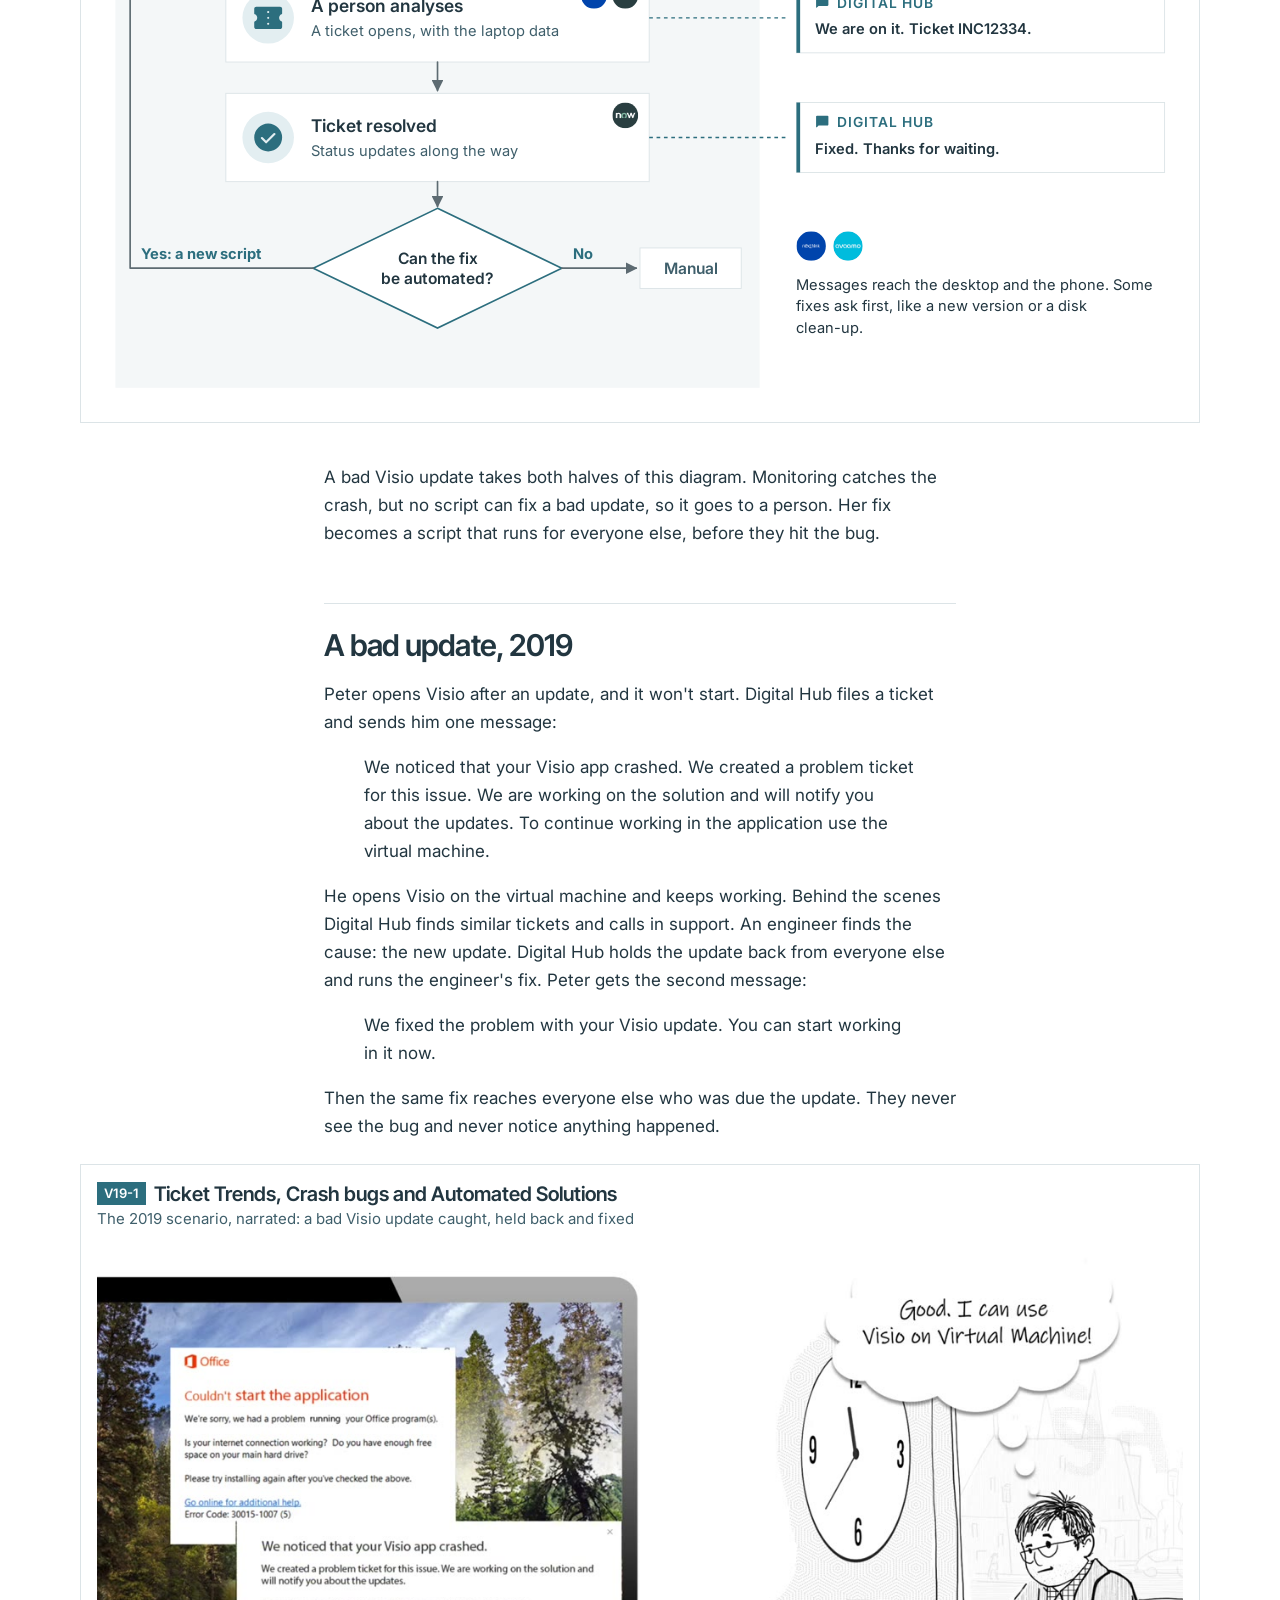
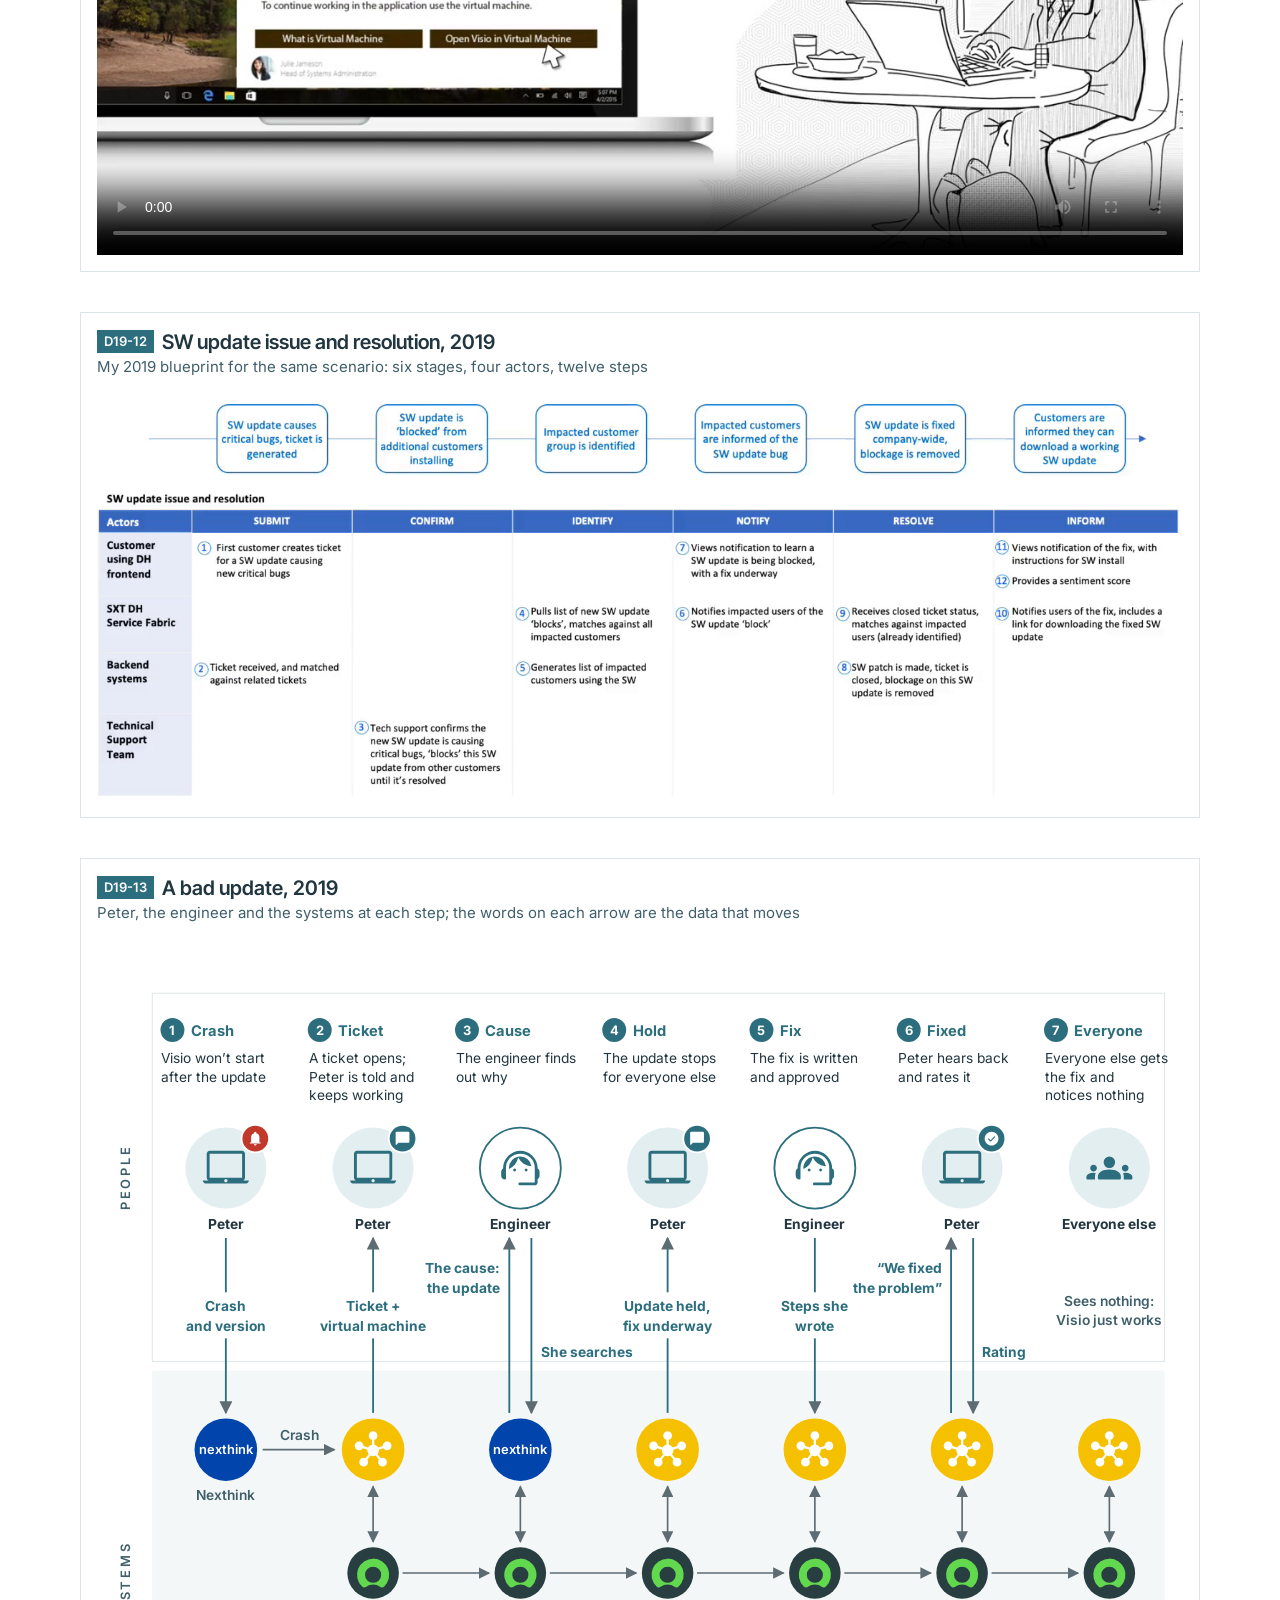
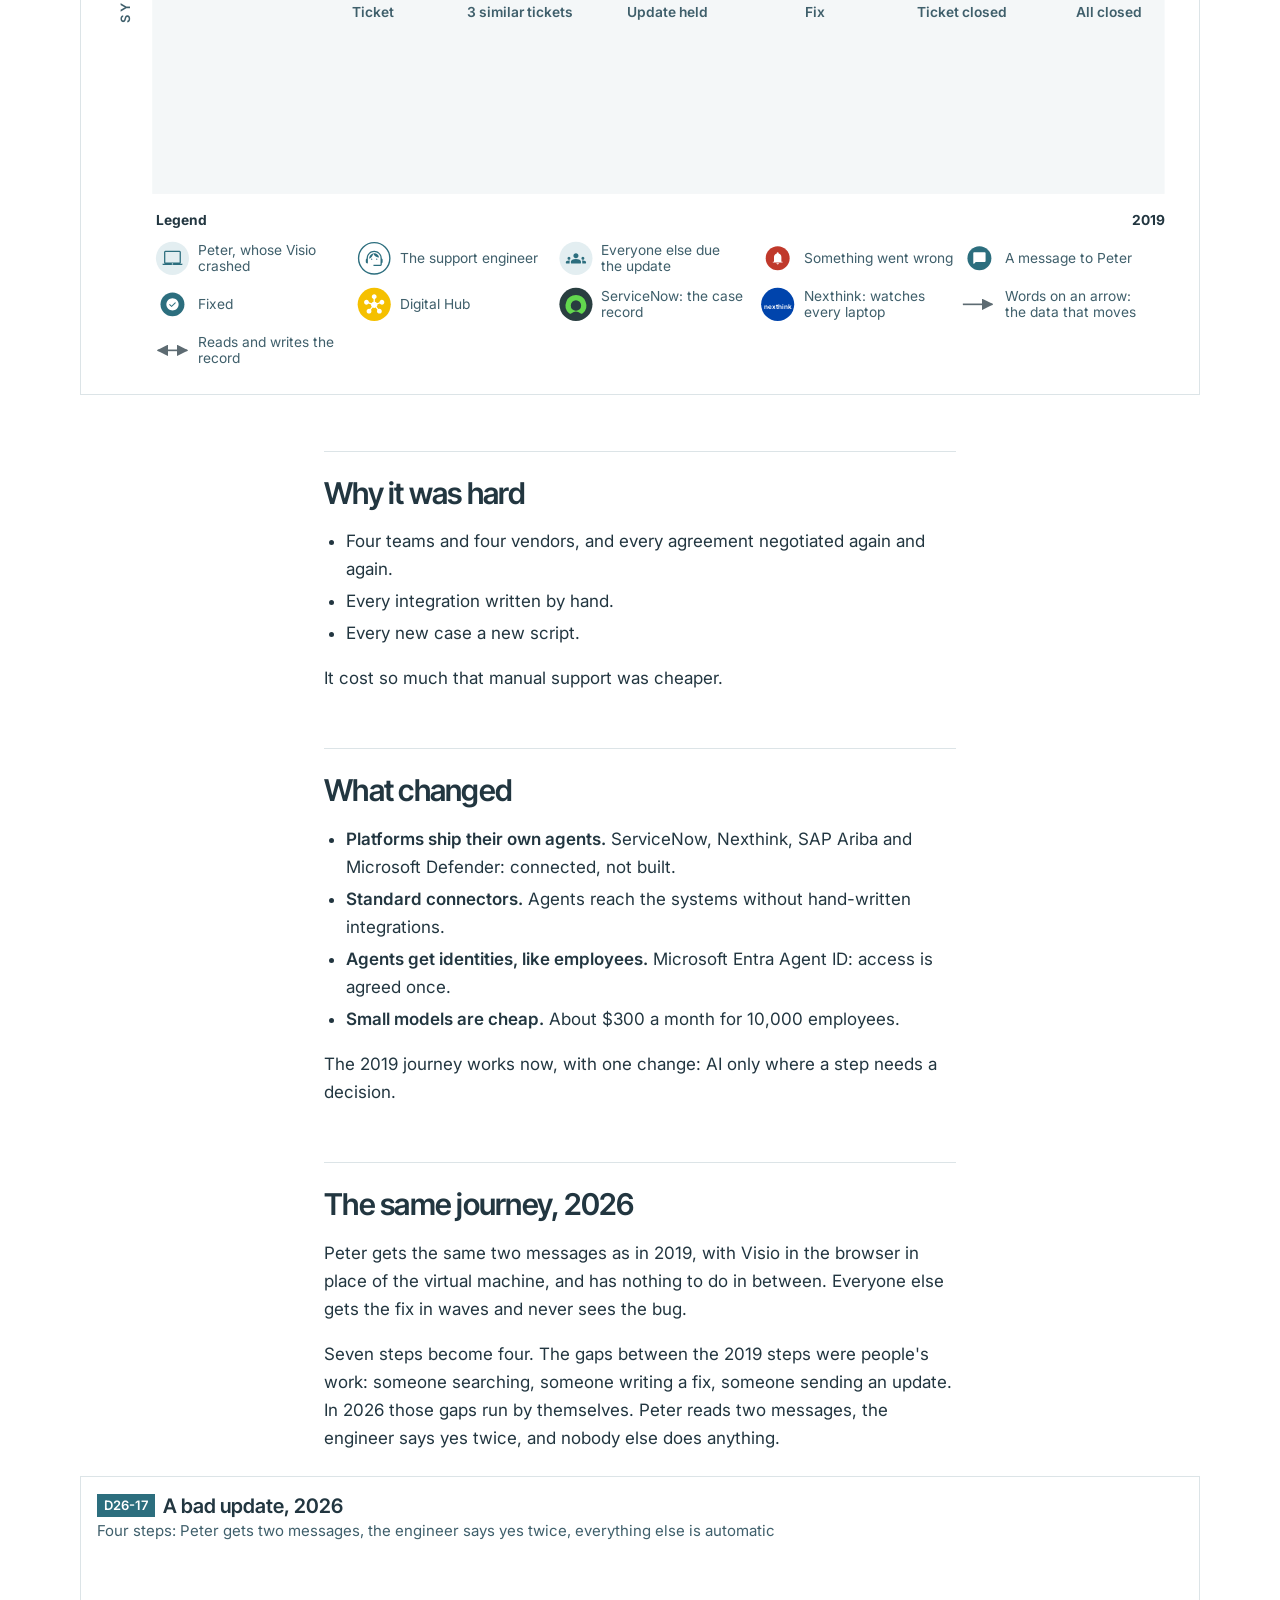
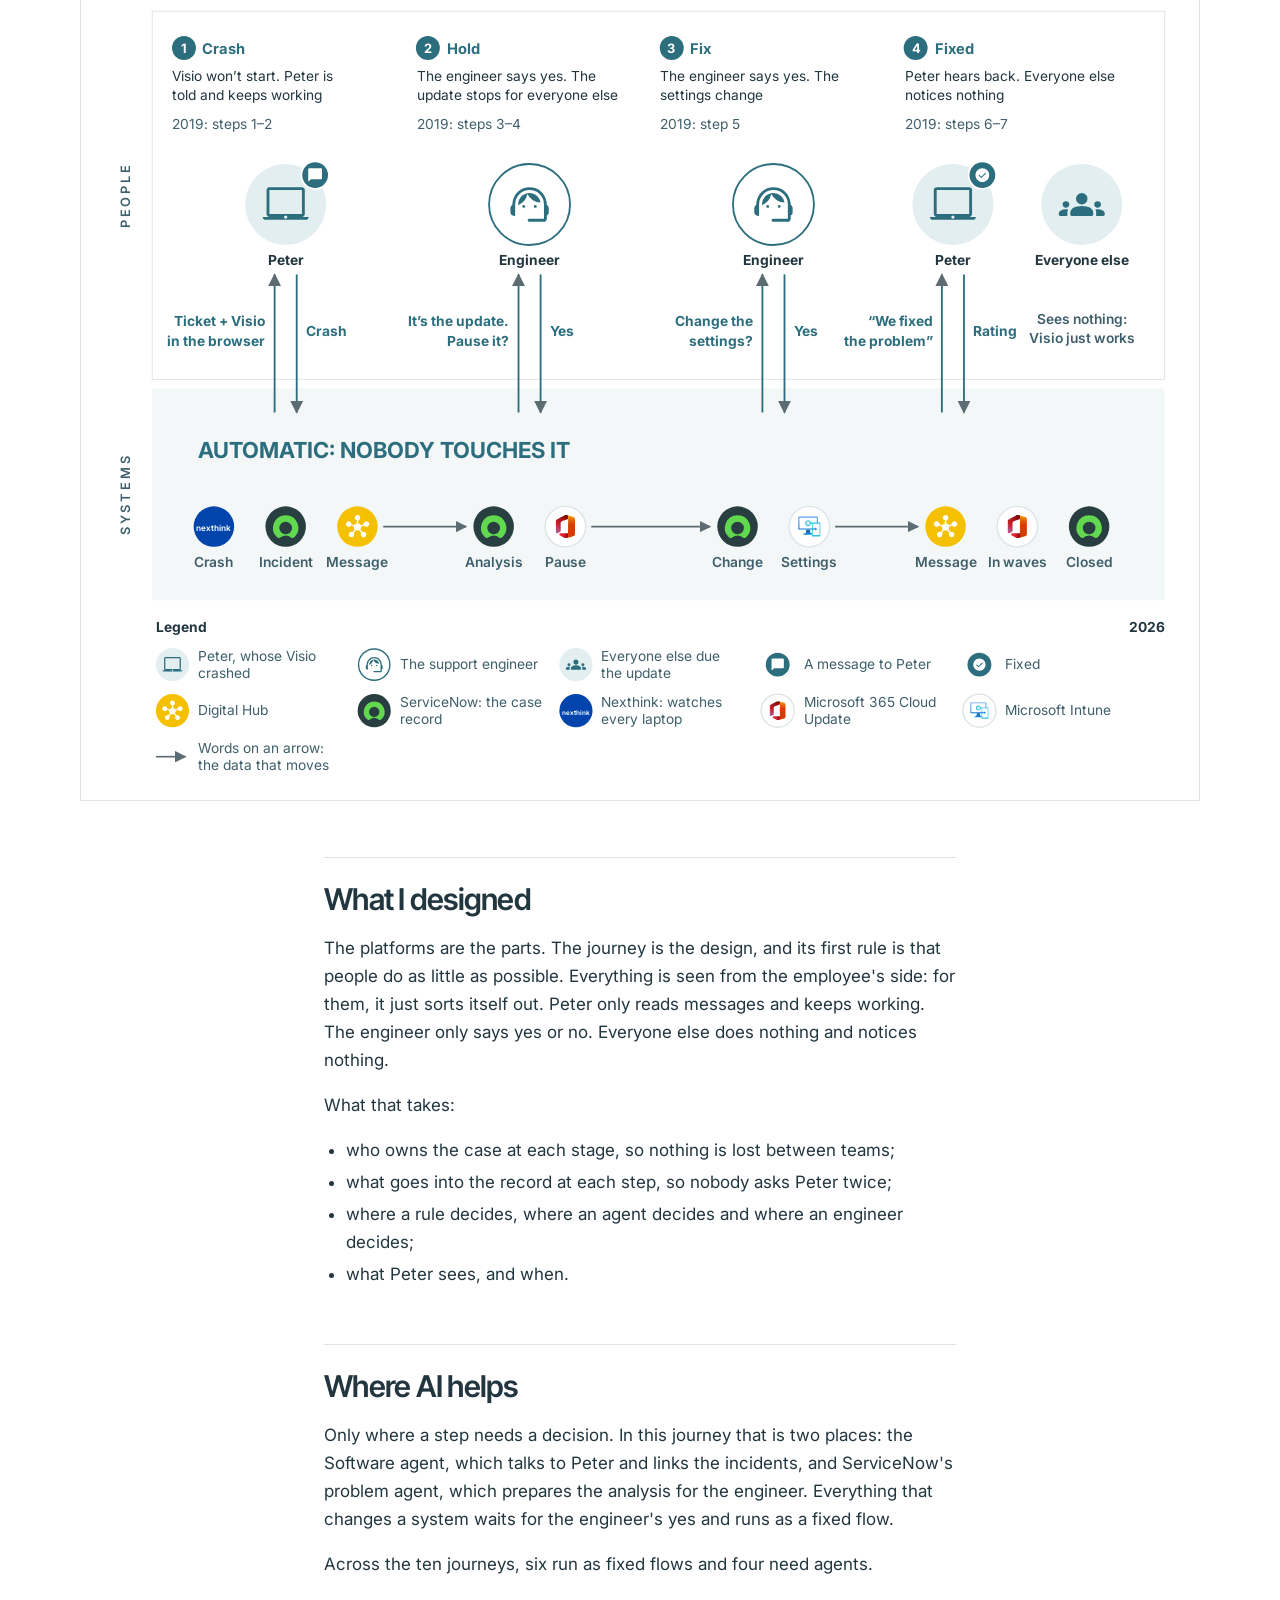
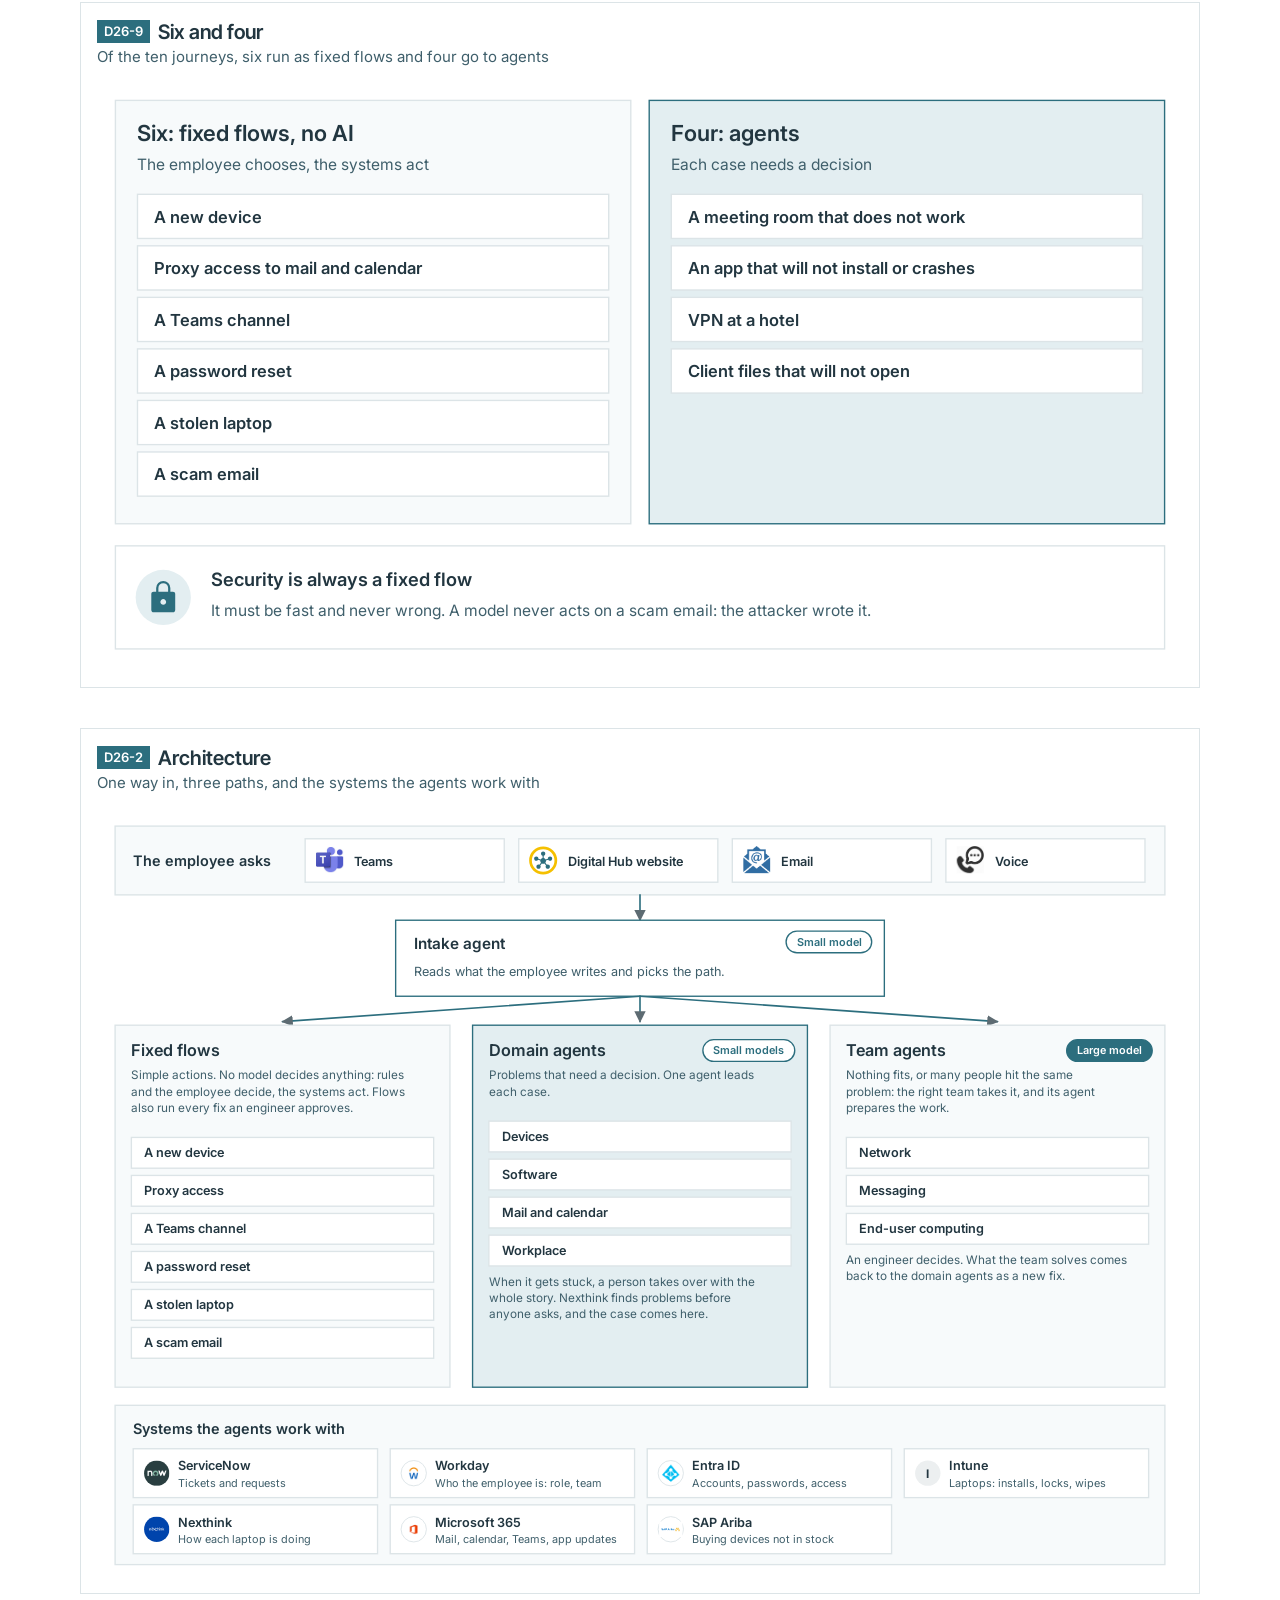
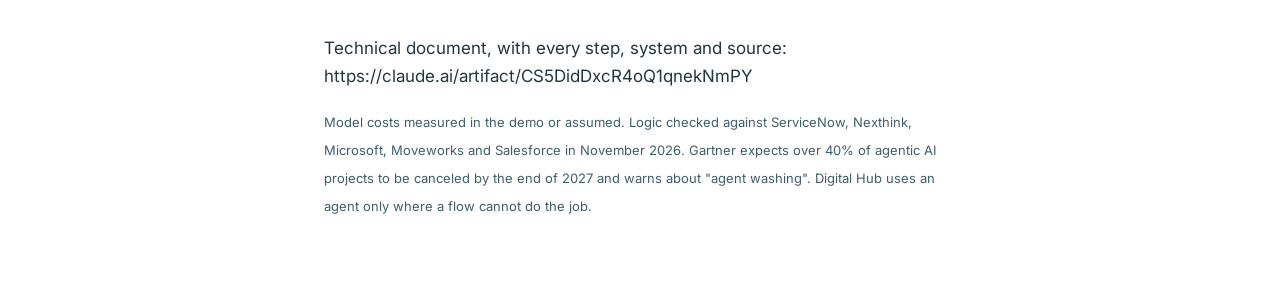
==== commit b283890c: "2026 bad update: the engineer's questions on the arrows (Pause it? Change the settings?) Co-Authored" ====
--- a/case/case.html
+++ b/case/case.html
@@ -468,16 +468,16 @@
 <text x="470" y="336" font-family="'Inter', sans-serif" font-size="15" font-weight="700" fill="#223640" text-anchor="middle">Engineer</text>
 <path d="M458 496V346" fill="none" stroke="#2c6e7e" stroke-width="2" marker-end="url(#mbu26)"/>
 <path d="M482 346V496" fill="none" stroke="#2c6e7e" stroke-width="2" marker-end="url(#mbu26)"/>
-<text x="448" y="402" font-family="'Inter', sans-serif" font-size="15" font-weight="700" fill="#2c6e7e" text-anchor="end">Analysis,</text>
-<text x="448" y="424" font-family="'Inter', sans-serif" font-size="15" font-weight="700" fill="#2c6e7e" text-anchor="end">ready</text>
+<text x="448" y="402" font-family="'Inter', sans-serif" font-size="15" font-weight="700" fill="#2c6e7e" text-anchor="end">It’s the update.</text>
+<text x="448" y="424" font-family="'Inter', sans-serif" font-size="15" font-weight="700" fill="#2c6e7e" text-anchor="end">Pause it?</text>
 <text x="492" y="413" font-family="'Inter', sans-serif" font-size="15" font-weight="700" fill="#2c6e7e" text-anchor="start">Yes</text>
 <circle cx="735" cy="270" r="44" fill="#fff" stroke="#2c6e7e" stroke-width="2"/>
 <path d="M470-120q-12.75 0-21.37-8.68-8.63-8.67-8.63-21.5 0-12.82 8.63-21.32 8.62-8.5 21.37-8.5h310v-304q0-123.69-87.32-209.84Q605.36-780 480-780q-125.36 0-212.68 86.16Q180-607.69 180-484v224q0 8.5-5.75 14.25T160-240q-33 0-56.5-23.5T80-320v-80q0-21 10.5-39.5T120-469l3-53q8-68 39.5-126t79-101q47.5-43 109-67T480-840q68 0 129 24t109 66.5Q766-707 797-649t40 126l3 52q19 9 29.5 27t10.5 38v92q0 20-10.5 38T840-249v69q0 24.75-17.62 42.37Q804.75-120 780-120H470ZM338.5-418.68q-8.5-8.67-8.5-21.5 0-12.82 8.68-21.32 8.67-8.5 21.5-8.5 12.82 0 21.32 8.68 8.5 8.67 8.5 21.5 0 12.82-8.68 21.32-8.67 8.5-21.5 8.5-12.82 0-21.32-8.68Zm240 0q-8.5-8.67-8.5-21.5 0-12.82 8.68-21.32 8.67-8.5 21.5-8.5 12.82 0 21.32 8.68 8.5 8.67 8.5 21.5 0 12.82-8.68 21.32-8.67 8.5-21.5 8.5-12.82 0-21.32-8.68ZM241-462q-7-106 64-182t177-76q87 0 151 57.5T711-519q-89-1-162.5-50T434.72-698Q419-618 367.5-555.5T241-462Z" fill="#2c6e7e" transform="translate(710.0 295.0) scale(0.0521)"/>
 <text x="735" y="336" font-family="'Inter', sans-serif" font-size="15" font-weight="700" fill="#223640" text-anchor="middle">Engineer</text>
 <path d="M723 496V346" fill="none" stroke="#2c6e7e" stroke-width="2" marker-end="url(#mbu26)"/>
 <path d="M747 346V496" fill="none" stroke="#2c6e7e" stroke-width="2" marker-end="url(#mbu26)"/>
-<text x="713" y="402" font-family="'Inter', sans-serif" font-size="15" font-weight="700" fill="#2c6e7e" text-anchor="end">Steps,</text>
-<text x="713" y="424" font-family="'Inter', sans-serif" font-size="15" font-weight="700" fill="#2c6e7e" text-anchor="end">ready</text>
+<text x="713" y="402" font-family="'Inter', sans-serif" font-size="15" font-weight="700" fill="#2c6e7e" text-anchor="end">Change the</text>
+<text x="713" y="424" font-family="'Inter', sans-serif" font-size="15" font-weight="700" fill="#2c6e7e" text-anchor="end">settings?</text>
 <text x="757" y="413" font-family="'Inter', sans-serif" font-size="15" font-weight="700" fill="#2c6e7e" text-anchor="start">Yes</text>
 <circle cx="930" cy="270" r="44" fill="#e3eef1"/>
 <path d="M57-160q-23.51 0-40.26-17.63Q0-195.25 0-220h141q-24 0-42-18t-18-42v-500q0-24 18-42t42-18h678q24 0 42 18t18 42v500q0 24-18 42t-42 18h141q0 25-17.62 42.5Q924.75-160 900-160H57Zm447-32q10-10 10-24t-10-24q-10-10-24-10t-24 10q-10 10-10 24t10 24q10 10 24 10t24-10Zm-363-88h678v-500H141v500Zm0 0v-500 500Z" fill="#2c6e7e" transform="translate(905.0 295.0) scale(0.0521)"/>
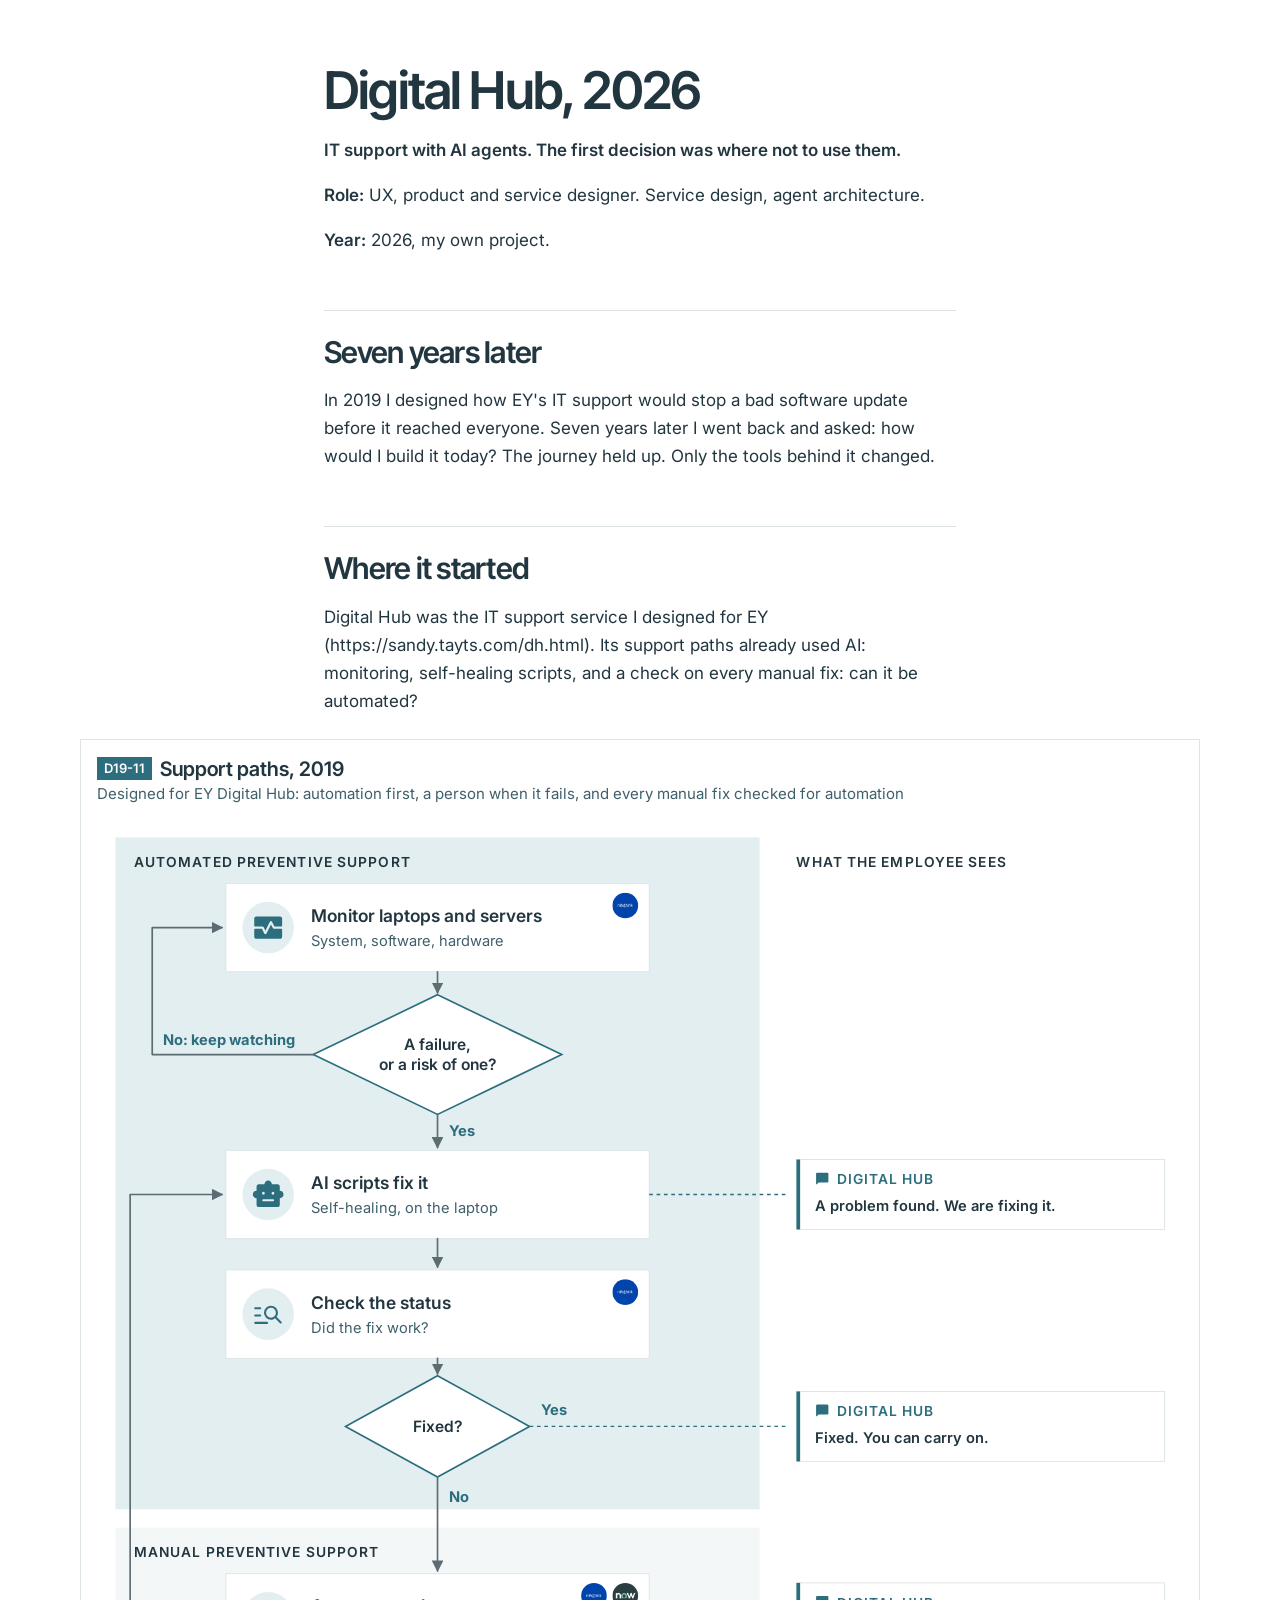
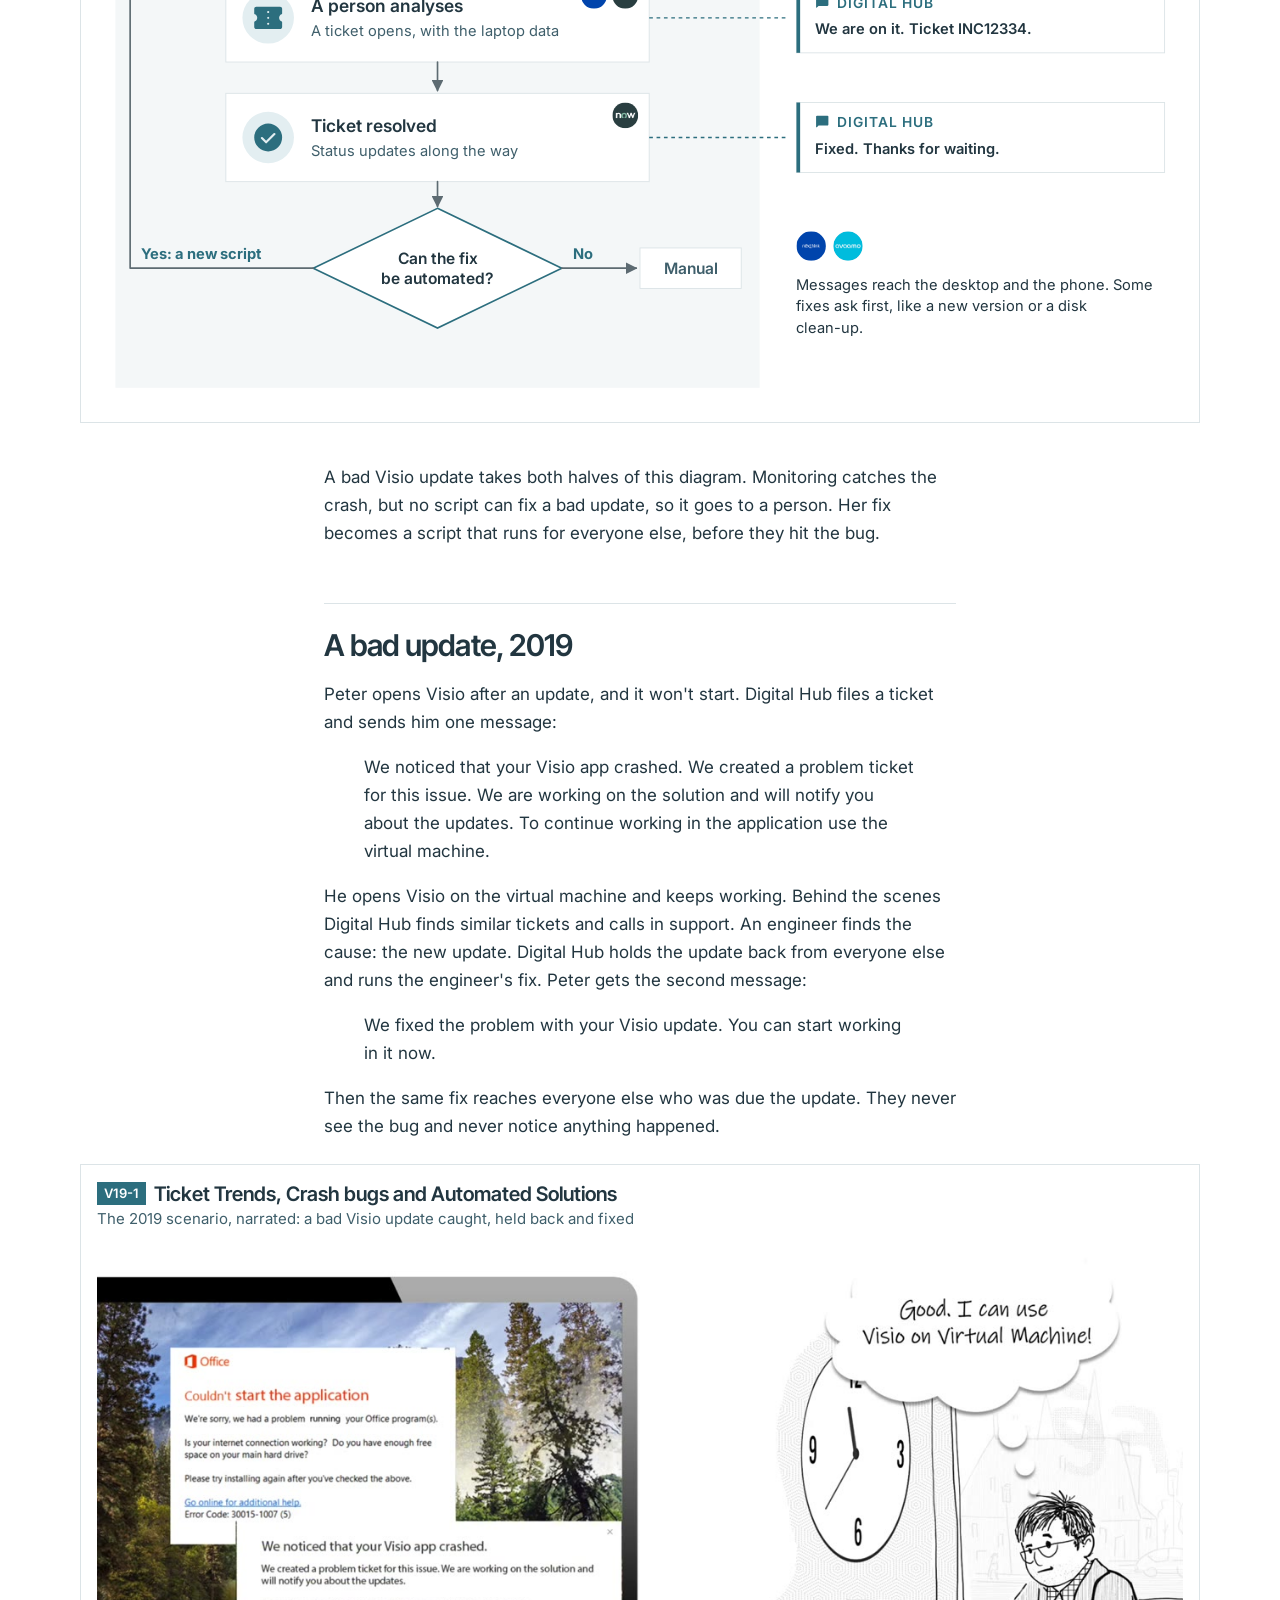
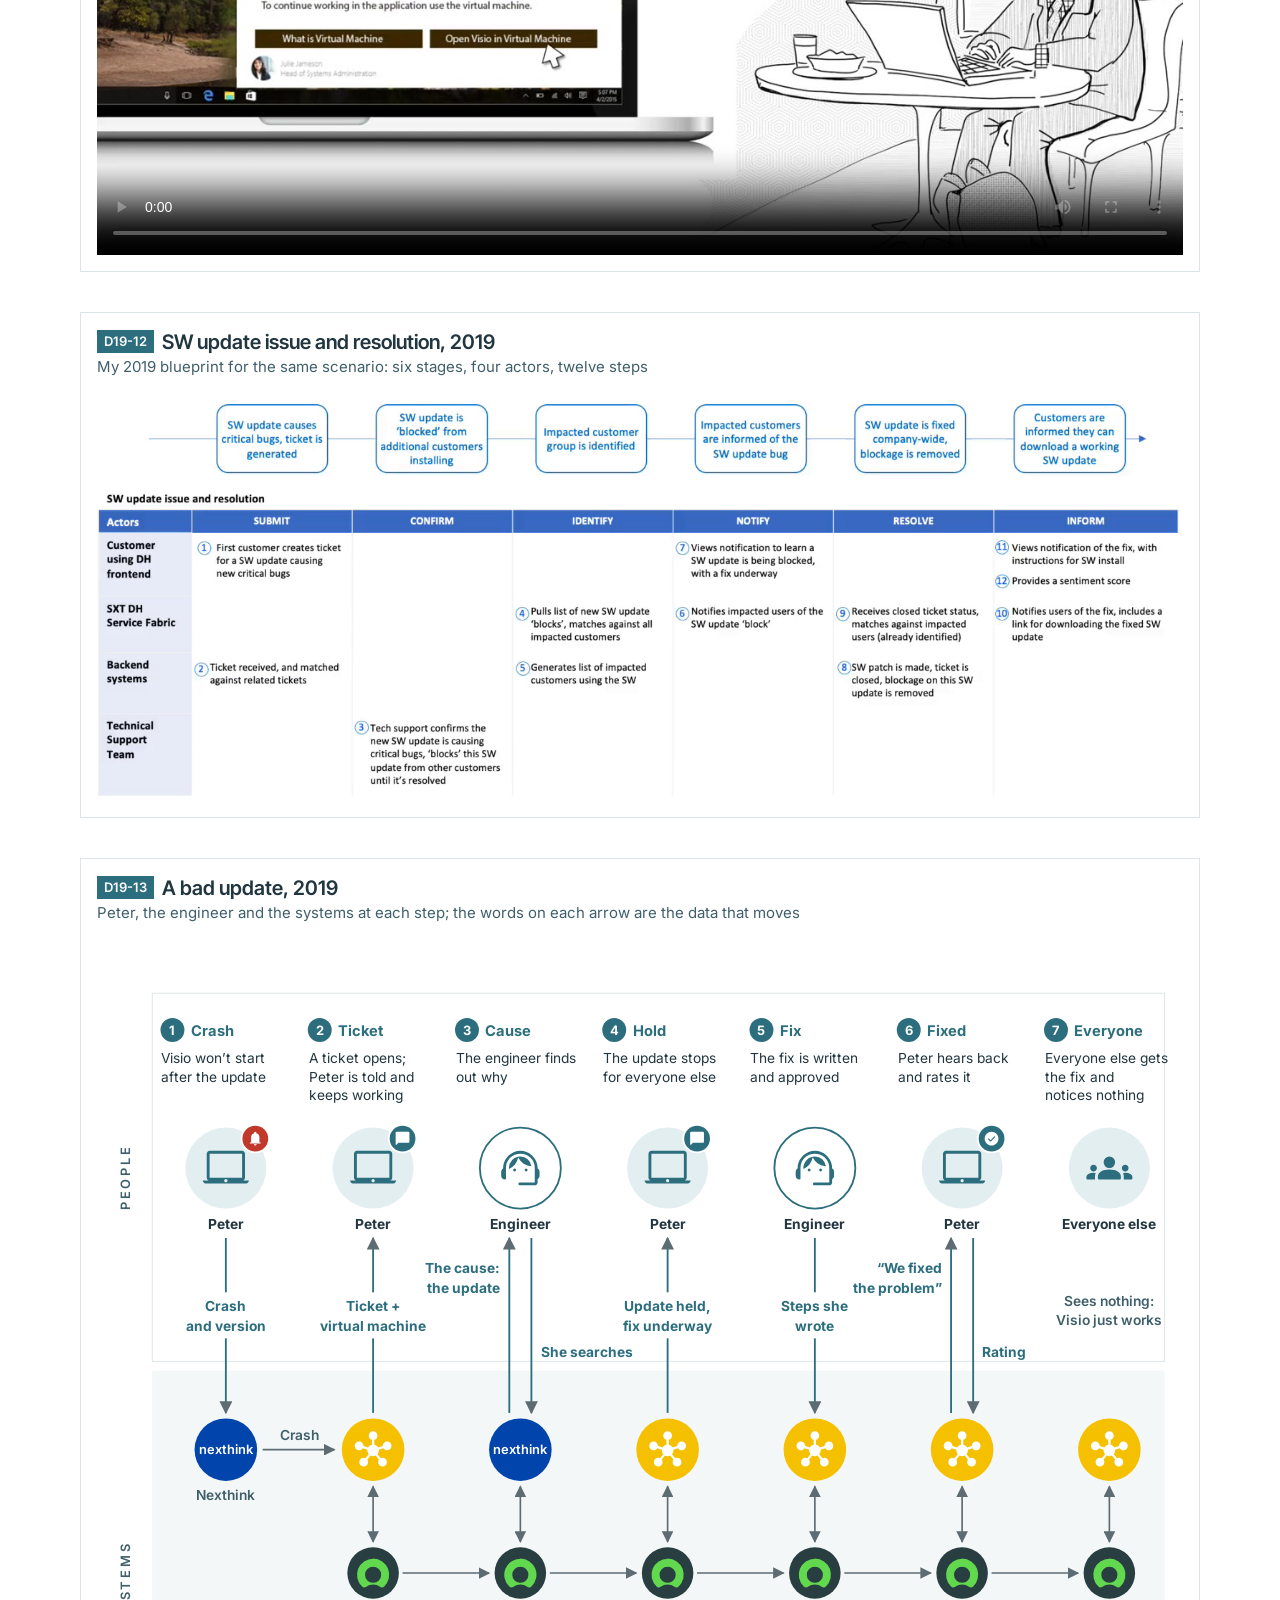
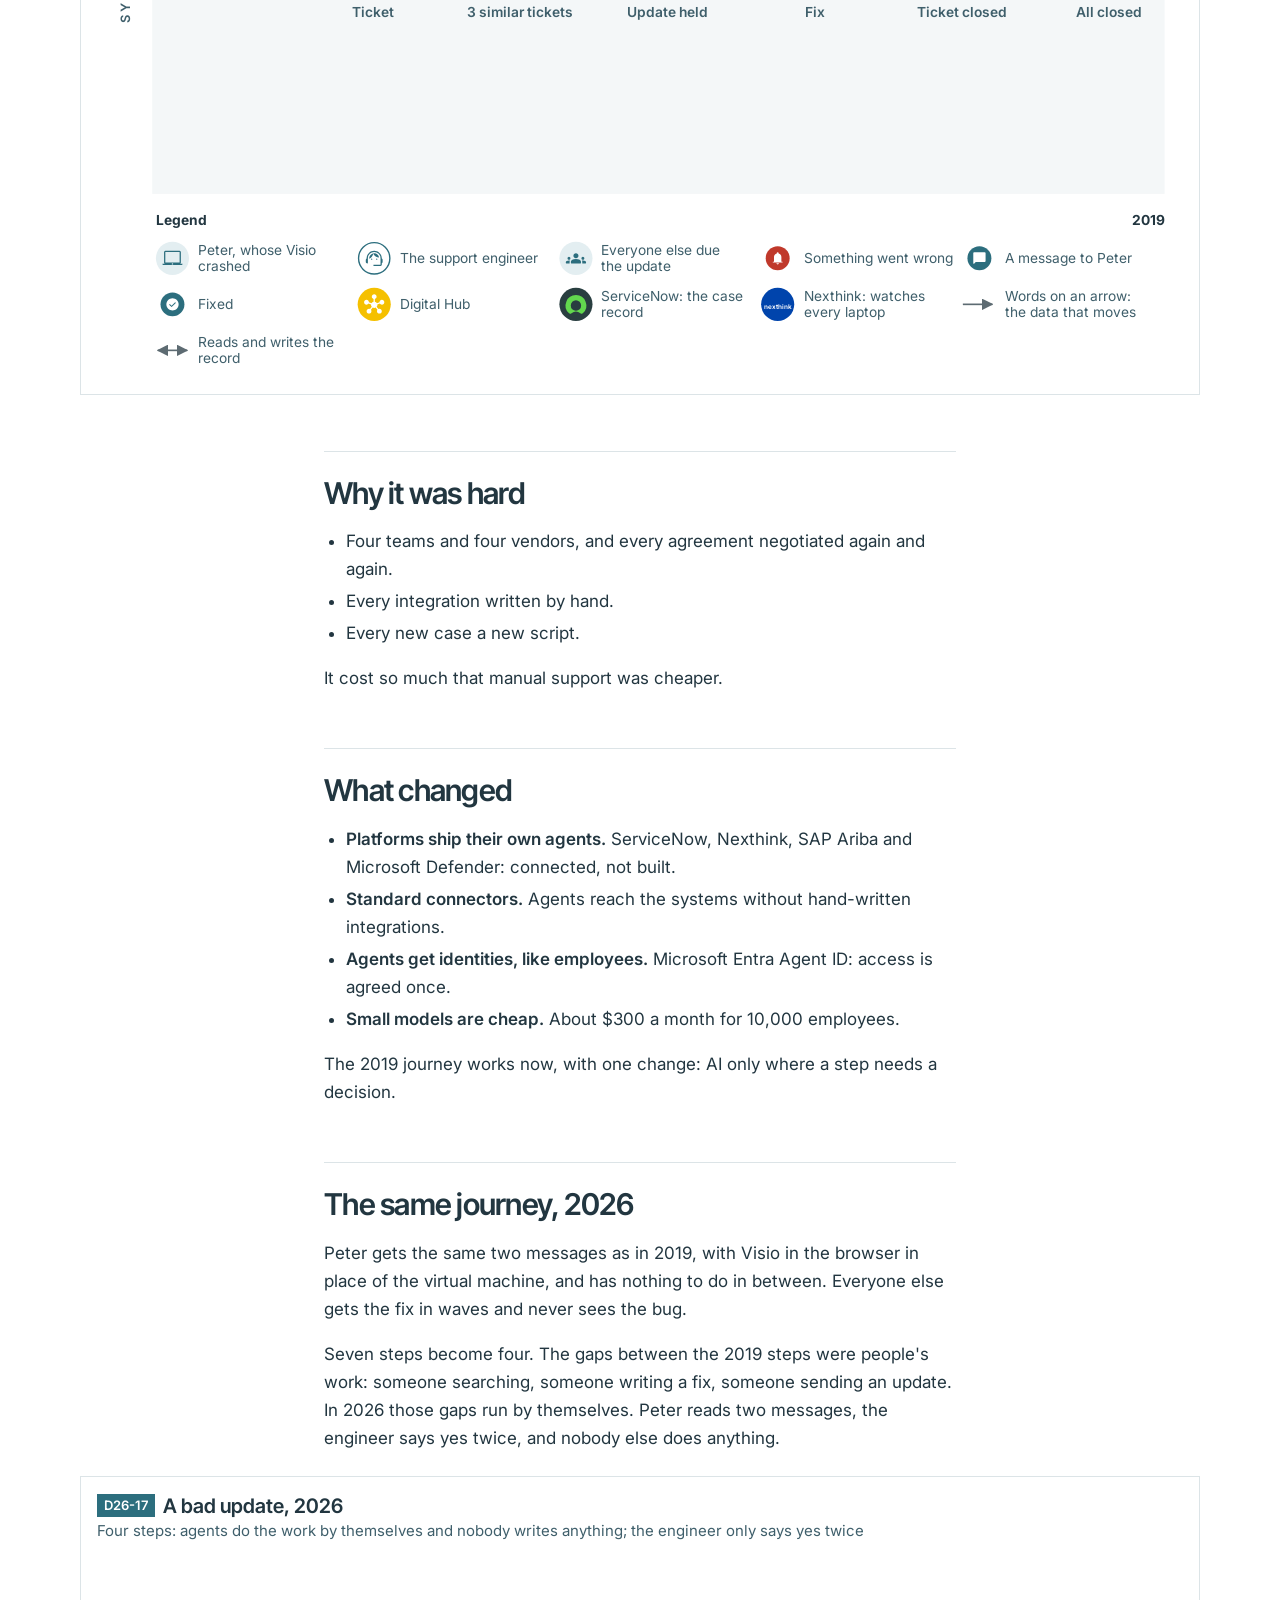
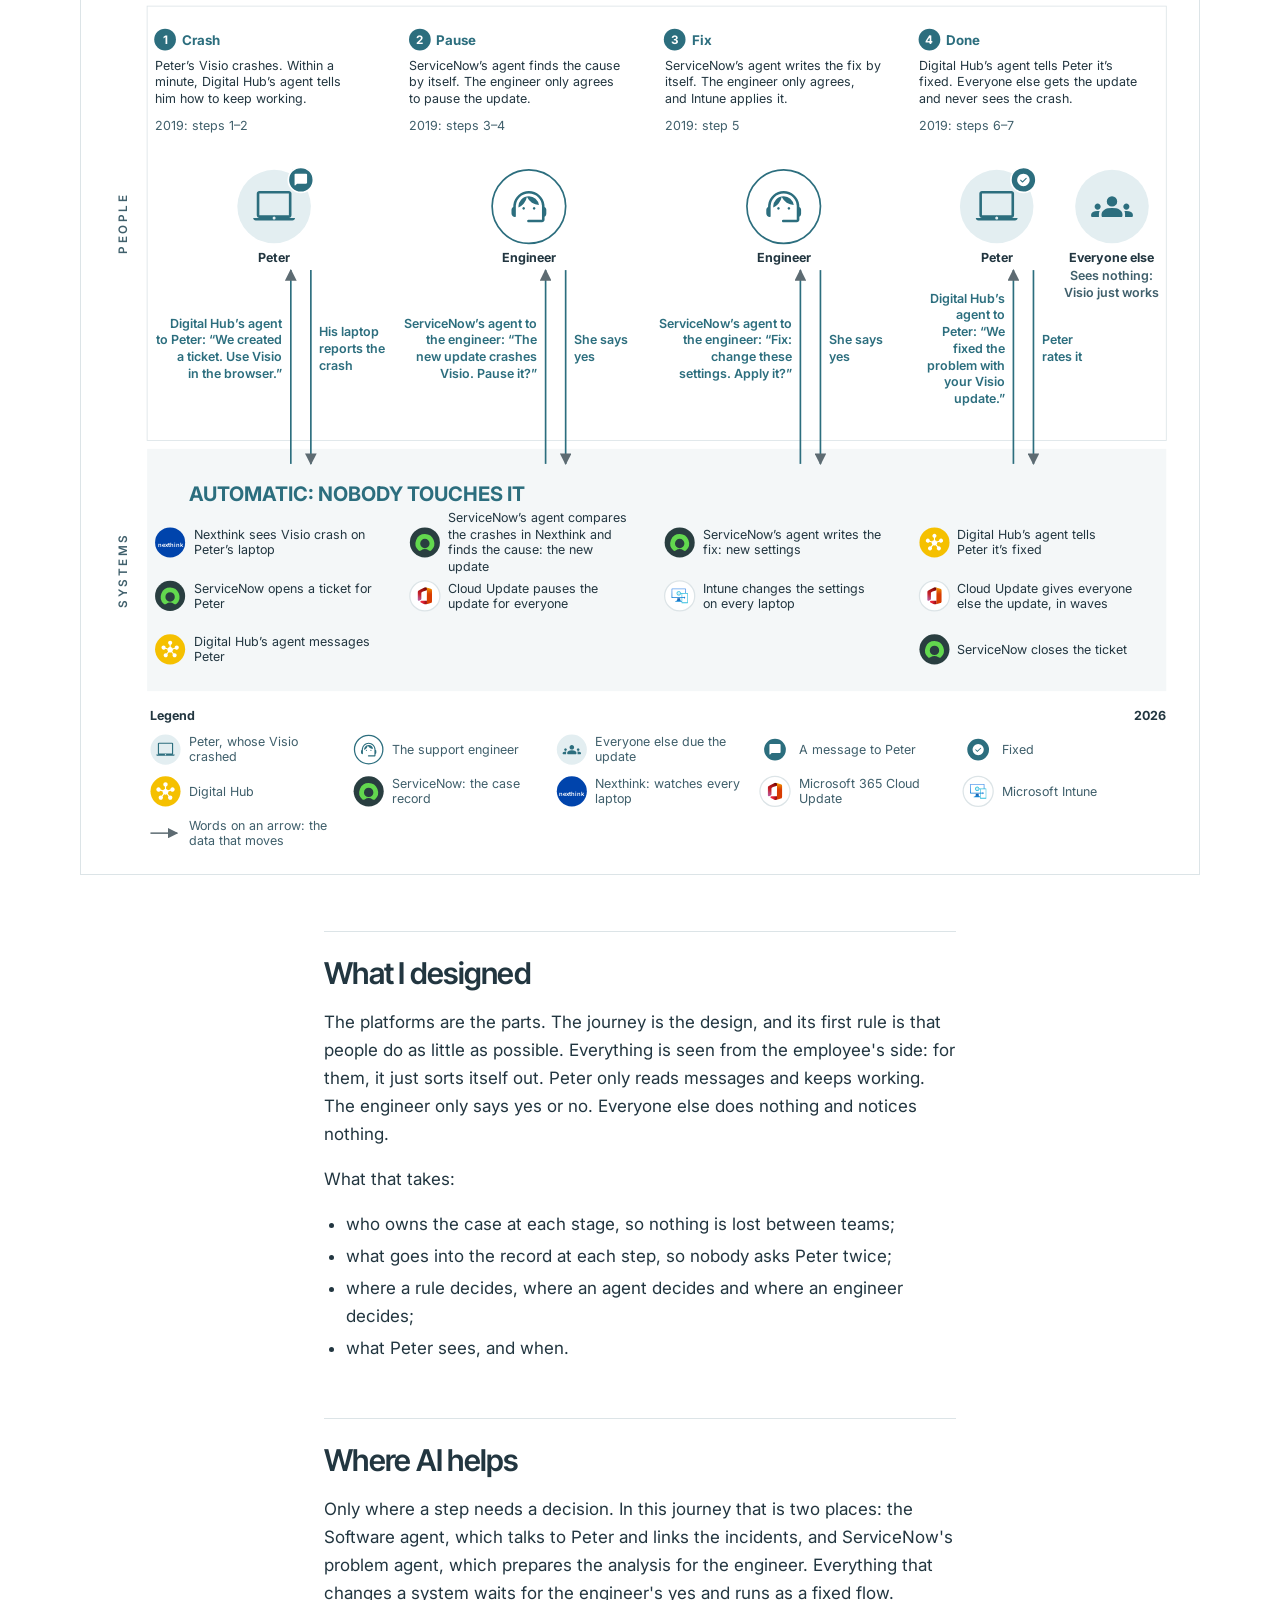
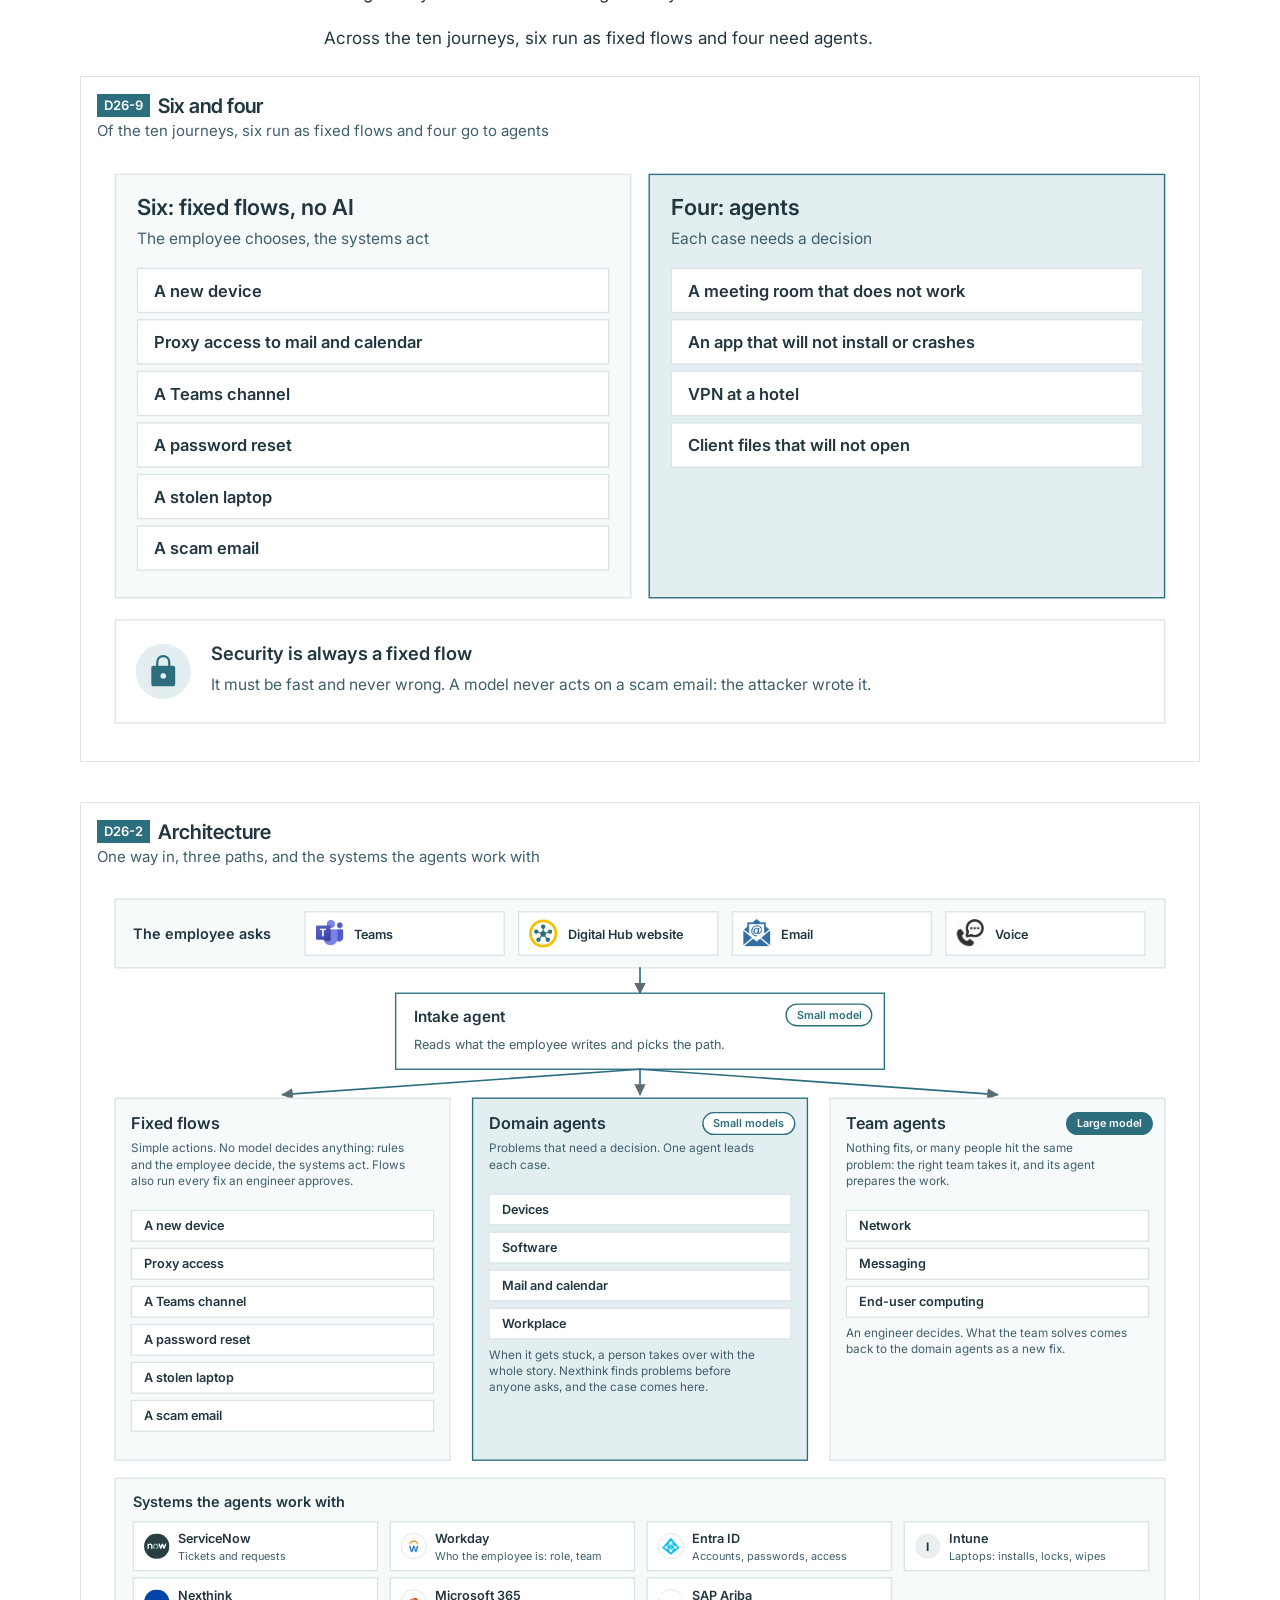
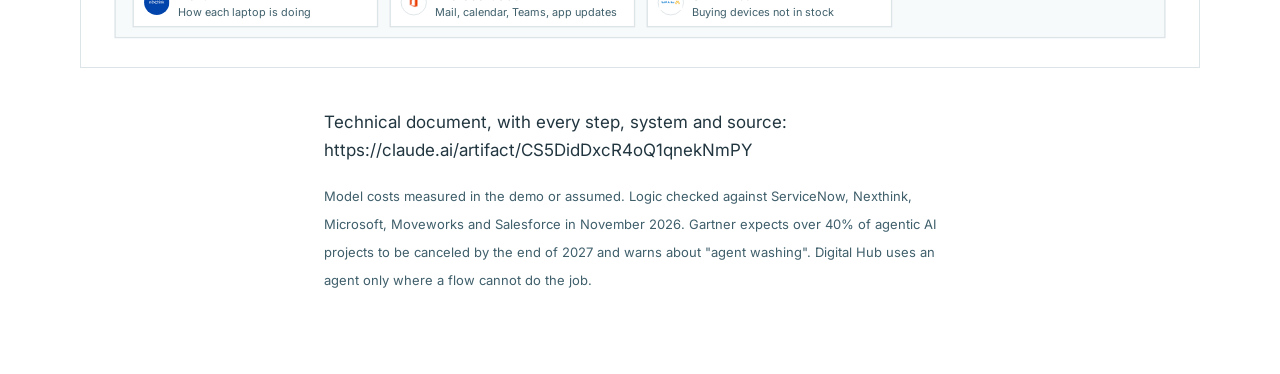
==== commit e59299ca: "2026 bad update: every line says who does what; the agents find the cause and write the fix by thems" ====
--- a/case/case.html
+++ b/case/case.html
@@ -349,151 +349,179 @@
 <h2>The same journey, 2026</h2>
 <p>Peter gets the same two messages as in 2019, with Visio in the browser in place of the virtual machine, and has nothing to do in between. Everyone else gets the fix in waves and never sees the bug.</p>
 <p>Seven steps become four. The gaps between the 2019 steps were people's work: someone searching, someone writing a fix, someone sending an update. In 2026 those gaps run by themselves. Peter reads two messages, the engineer says yes twice, and nobody else does anything.</p>
-<figure class="fig" id="D26-17"><figcaption><b><span class="fid">D26-17</span>A bad update, 2026</b><span>Four steps: Peter gets two messages, the engineer says yes twice, everything else is automatic</span></figcaption><svg xmlns="http://www.w3.org/2000/svg" viewBox="0 0 1180 900" role="img" aria-label="A bad Visio update in 2026, in four steps: Peter gets two messages, the engineer says yes twice, everything else is automatic and everyone else notices nothing" class="case-diagram" width="1180" height="900">
+<figure class="fig" id="D26-17"><figcaption><b><span class="fid">D26-17</span>A bad update, 2026</b><span>Four steps: agents do the work by themselves and nobody writes anything; the engineer only says yes twice</span></figcaption><svg xmlns="http://www.w3.org/2000/svg" viewBox="0 0 1300 1080" role="img" aria-label="A bad Visio update in 2026, in four steps: Digital Hub tells Peter twice, ServiceNow asks the engineer twice and she says yes, and the systems do everything else by themselves; everyone else never sees the crash" class="case-diagram" width="1300" height="1080">
 <defs><marker id="mbu26" viewBox="0 0 10 10" refX="9" refY="5" markerWidth="7" markerHeight="7" orient="auto-start-reverse"><path d="M0 0L10 5L0 10z" fill="#5d6b72"/></marker></defs>
-<rect x="60" y="60" width="1100" height="400" rx="0" fill="#fff" stroke="#dce4e7" stroke-width="1"/>
-<rect x="60" y="470" width="1100" height="230" rx="0" fill="#f4f7f8" stroke="#f4f7f8" stroke-width="0"/>
-<text x="36" y="260" transform="rotate(-90 36 260)" font-family="'Inter', sans-serif" font-size="14" font-weight="600" letter-spacing="3" fill="#3f5f6b" text-anchor="middle">PEOPLE</text>
-<text x="36" y="585" transform="rotate(-90 36 585)" font-family="'Inter', sans-serif" font-size="14" font-weight="600" letter-spacing="3" fill="#3f5f6b" text-anchor="middle">SYSTEMS</text>
-<text x="64" y="734" font-family="'Inter', sans-serif" font-size="15" font-weight="700" fill="#223640" text-anchor="start">Legend</text>
-<text x="1160" y="734" font-family="'Inter', sans-serif" font-size="15" font-weight="700" fill="#223640" text-anchor="end">2026</text>
-<circle cx="82.0" cy="770" r="18" fill="#e3eef1"/>
-<path d="M57-160q-23.51 0-40.26-17.63Q0-195.25 0-220h141q-24 0-42-18t-18-42v-500q0-24 18-42t42-18h678q24 0 42 18t18 42v500q0 24-18 42t-42 18h141q0 25-17.62 42.5Q924.75-160 900-160H57Zm447-32q10-10 10-24t-10-24q-10-10-24-10t-24 10q-10 10-10 24t10 24q10 10 24 10t24-10Zm-363-88h678v-500H141v500Zm0 0v-500 500Z" fill="#2c6e7e" transform="translate(71.0 781.0) scale(0.0229)"/>
-<text x="110" y="766" font-family="'Inter', sans-serif" font-size="15" font-weight="400" fill="#3f5f6b" text-anchor="start">Peter, whose Visio</text>
-<text x="110" y="784" font-family="'Inter', sans-serif" font-size="15" font-weight="400" fill="#3f5f6b" text-anchor="start">crashed</text>
-<circle cx="301.2" cy="770" r="17" fill="#fff" stroke="#2c6e7e" stroke-width="1.5"/>
-<path d="M470-120q-12.75 0-21.37-8.68-8.63-8.67-8.63-21.5 0-12.82 8.63-21.32 8.62-8.5 21.37-8.5h310v-304q0-123.69-87.32-209.84Q605.36-780 480-780q-125.36 0-212.68 86.16Q180-607.69 180-484v224q0 8.5-5.75 14.25T160-240q-33 0-56.5-23.5T80-320v-80q0-21 10.5-39.5T120-469l3-53q8-68 39.5-126t79-101q47.5-43 109-67T480-840q68 0 129 24t109 66.5Q766-707 797-649t40 126l3 52q19 9 29.5 27t10.5 38v92q0 20-10.5 38T840-249v69q0 24.75-17.62 42.37Q804.75-120 780-120H470ZM338.5-418.68q-8.5-8.67-8.5-21.5 0-12.82 8.68-21.32 8.67-8.5 21.5-8.5 12.82 0 21.32 8.68 8.5 8.67 8.5 21.5 0 12.82-8.68 21.32-8.67 8.5-21.5 8.5-12.82 0-21.32-8.68Zm240 0q-8.5-8.67-8.5-21.5 0-12.82 8.68-21.32 8.67-8.5 21.5-8.5 12.82 0 21.32 8.68 8.5 8.67 8.5 21.5 0 12.82-8.68 21.32-8.67 8.5-21.5 8.5-12.82 0-21.32-8.68ZM241-462q-7-106 64-182t177-76q87 0 151 57.5T711-519q-89-1-162.5-50T434.72-698Q419-618 367.5-555.5T241-462Z" fill="#2c6e7e" transform="translate(290.2 781.0) scale(0.0229)"/>
-<text x="329" y="775" font-family="'Inter', sans-serif" font-size="15" font-weight="400" fill="#3f5f6b" text-anchor="start">The support engineer</text>
-<circle cx="520.4" cy="770" r="18" fill="#e3eef1"/>
-<path d="M30-240q-12.75 0-21.37-8.63Q0-257.25 0-270v-23q0-38.57 41.5-62.78Q83-380 150.38-380q12.16 0 23.39.5t22.23 2.15q-8 17.35-12 35.17-4 17.81-4 37.18v65H30Zm240 0q-12.75 0-21.37-8.63Q240-257.25 240-270v-35q0-32 17.5-58.5T307-410q32-20 76.5-30t96.5-10q53 0 97.5 10t76.5 30q32 20 49 46.5t17 58.5v35q0 12.75-8.62 21.37Q702.75-240 690-240H270Zm510 0v-65q0-19.86-3.5-37.43T765-377.27q11-1.73 22.17-2.23 11.17-.5 22.83-.5 67.5 0 108.75 23.77T960-293v23q0 12.75-8.62 21.37Q942.75-240 930-240H780ZM149.57-410q-28.57 0-49.07-20.56Q80-451.13 80-480q0-29 20.56-49.5Q121.13-550 150-550q29 0 49.5 20.5t20.5 49.93q0 28.57-20.5 49.07T149.57-410Zm660 0q-28.57 0-49.07-20.56Q740-451.13 740-480q0-29 20.56-49.5Q781.13-550 810-550q29 0 49.5 20.5t20.5 49.93q0 28.57-20.5 49.07T809.57-410ZM480-480q-50 0-85-35t-35-85q0-51 35-85.5t85-34.5q51 0 85.5 34.5T600-600q0 50-34.5 85T480-480Z" fill="#2c6e7e" transform="translate(509.4 781.0) scale(0.0229)"/>
-<text x="548" y="766" font-family="'Inter', sans-serif" font-size="15" font-weight="400" fill="#3f5f6b" text-anchor="start">Everyone else due</text>
-<text x="548" y="784" font-family="'Inter', sans-serif" font-size="15" font-weight="400" fill="#3f5f6b" text-anchor="start">the update</text>
-<circle cx="739.5999999999999" cy="770" r="13" fill="#2c6e7e"/>
-<path d="M240-240 131-131q-14 14-32.5 6.5T80-152v-668q0-24 18-42t42-18h680q24 0 42 18t18 42v520q0 24-18 42t-42 18H240Z" fill="#fff" transform="translate(731.6 778.0) scale(0.0167)"/>
-<text x="768" y="775" font-family="'Inter', sans-serif" font-size="15" font-weight="400" fill="#3f5f6b" text-anchor="start">A message to Peter</text>
-<circle cx="958.8" cy="770" r="13" fill="#2c6e7e"/>
-<path d="m421-389-98-98q-9-9-22-9t-23 10q-9 9-9 22t9 22l122 123q9 9 21 9t21-9l239-239q10-10 10-23t-10-23q-10-9-23.5-8.5T635-603L421-389Zm59 309q-82 0-155-31.5t-127.5-86Q143-252 111.5-325T80-480q0-83 31.5-156t86-127Q252-817 325-848.5T480-880q83 0 156 31.5T763-763q54 54 85.5 127T880-480q0 82-31.5 155T763-197.5q-54 54.5-127 86T480-80Z" fill="#fff" transform="translate(950.8 778.0) scale(0.0167)"/>
-<text x="987" y="775" font-family="'Inter', sans-serif" font-size="15" font-weight="400" fill="#3f5f6b" text-anchor="start">Fixed</text>
-<circle cx="82.0" cy="820" r="18" fill="#f5c000"/>
-<path d="M153-73q-33-33-33-81t33-81q33-33 81-33 14 0 24.5 2.5T280-258l85-106q-19-23-29-52.5t-5-61.5l-121-41q-15 25-39.5 39T114-466q-48 0-81-33T0-580q0-48 33-81t81-33q48 0 81 33t33 81v4l122 42q18-32 43.5-49t56.5-24v-129q-39-11-61.5-43T366-846q0-48 33-81t81-33q48 0 81 33t33 81q0 35-23 67t-61 43v129q31 7 57 24t44 49l121-42v-4q0-48 33-81t81-33q48 0 81 33t33 81q0 48-33 81t-81 33q-32 0-57-14t-39-39l-121 41q5 32-4.5 61.5T595-364l85 106q11-5 21.5-7.5T726-268q48 0 81 33t33 81q0 48-33 81t-81 33q-48 0-81-33t-33-81q0-20 5.5-36t15.5-31l-85-106q-32 17-68.5 17T411-327l-84 107q10 15 15.5 30.5T348-154q0 48-33 81t-81 33q-48 0-81-33Z" fill="#fff" transform="translate(71.0 831.0) scale(0.0229)"/>
-<text x="110" y="825" font-family="'Inter', sans-serif" font-size="15" font-weight="400" fill="#3f5f6b" text-anchor="start">Digital Hub</text>
-<circle cx="301.2" cy="820" r="18" fill="#293e40"/>
-<image href="[data-uri]" x="283.2" y="802" width="36" height="36"/>
-<text x="329" y="816" font-family="'Inter', sans-serif" font-size="15" font-weight="400" fill="#3f5f6b" text-anchor="start">ServiceNow: the case</text>
-<text x="329" y="834" font-family="'Inter', sans-serif" font-size="15" font-weight="400" fill="#3f5f6b" text-anchor="start">record</text>
-<circle cx="520.4" cy="820" r="18" fill="#0044ac"/>
-<text x="520" y="825" font-family="'Inter', sans-serif" font-size="7" font-weight="600" fill="#fff" text-anchor="middle">nexthink</text>
-<text x="548" y="816" font-family="'Inter', sans-serif" font-size="15" font-weight="400" fill="#3f5f6b" text-anchor="start">Nexthink: watches</text>
-<text x="548" y="834" font-family="'Inter', sans-serif" font-size="15" font-weight="400" fill="#3f5f6b" text-anchor="start">every laptop</text>
-<circle cx="739.5999999999999" cy="820" r="18" fill="#fff" stroke="#dce4e7" stroke-width="1.5"/>
-<image href="[data-uri]" x="729.2499999999999" y="809.65" width="20.7" height="20.7"/>
-<text x="768" y="816" font-family="'Inter', sans-serif" font-size="15" font-weight="400" fill="#3f5f6b" text-anchor="start">Microsoft 365 Cloud</text>
-<text x="768" y="834" font-family="'Inter', sans-serif" font-size="15" font-weight="400" fill="#3f5f6b" text-anchor="start">Update</text>
-<circle cx="958.8" cy="820" r="18" fill="#fff" stroke="#dce4e7" stroke-width="1.5"/>
-<image href="[data-uri]" x="948.4499999999999" y="809.65" width="20.7" height="20.7"/>
-<text x="987" y="825" font-family="'Inter', sans-serif" font-size="15" font-weight="400" fill="#3f5f6b" text-anchor="start">Microsoft Intune</text>
-<path d="M64.0 870h32" stroke="#5d6b72" stroke-width="1.8" marker-end="url(#mbu26)"/>
-<text x="110" y="866" font-family="'Inter', sans-serif" font-size="15" font-weight="400" fill="#3f5f6b" text-anchor="start">Words on an arrow:</text>
-<text x="110" y="884" font-family="'Inter', sans-serif" font-size="15" font-weight="400" fill="#3f5f6b" text-anchor="start">the data that moves</text>
-<circle cx="94.5" cy="100" r="13" fill="#2c6e7e"/>
-<text x="94" y="105" font-family="'Inter', sans-serif" font-size="14" font-weight="700" fill="#fff" text-anchor="middle">1</text>
-<text x="114" y="106" font-family="'Inter', sans-serif" font-size="16" font-weight="700" fill="#2c6e7e" text-anchor="start">Crash</text>
-<text x="82" y="136" font-family="'Inter', sans-serif" font-size="15" font-weight="400" fill="#223640" text-anchor="start">Visio won’t start. Peter is</text>
-<text x="82" y="156" font-family="'Inter', sans-serif" font-size="15" font-weight="400" fill="#223640" text-anchor="start">told and keeps working</text>
-<text x="82" y="188" font-family="'Inter', sans-serif" font-size="15" font-weight="400" fill="#3f5f6b" text-anchor="start">2019: steps 1–2</text>
-<circle cx="359.5" cy="100" r="13" fill="#2c6e7e"/>
-<text x="360" y="105" font-family="'Inter', sans-serif" font-size="14" font-weight="700" fill="#fff" text-anchor="middle">2</text>
-<text x="380" y="106" font-family="'Inter', sans-serif" font-size="16" font-weight="700" fill="#2c6e7e" text-anchor="start">Hold</text>
-<text x="348" y="136" font-family="'Inter', sans-serif" font-size="15" font-weight="400" fill="#223640" text-anchor="start">The engineer says yes. The</text>
-<text x="348" y="156" font-family="'Inter', sans-serif" font-size="15" font-weight="400" fill="#223640" text-anchor="start">update stops for everyone else</text>
-<text x="348" y="188" font-family="'Inter', sans-serif" font-size="15" font-weight="400" fill="#3f5f6b" text-anchor="start">2019: steps 3–4</text>
-<circle cx="624.5" cy="100" r="13" fill="#2c6e7e"/>
-<text x="624" y="105" font-family="'Inter', sans-serif" font-size="14" font-weight="700" fill="#fff" text-anchor="middle">3</text>
-<text x="644" y="106" font-family="'Inter', sans-serif" font-size="16" font-weight="700" fill="#2c6e7e" text-anchor="start">Fix</text>
-<text x="612" y="136" font-family="'Inter', sans-serif" font-size="15" font-weight="400" fill="#223640" text-anchor="start">The engineer says yes. The</text>
-<text x="612" y="156" font-family="'Inter', sans-serif" font-size="15" font-weight="400" fill="#223640" text-anchor="start">settings change</text>
-<text x="612" y="188" font-family="'Inter', sans-serif" font-size="15" font-weight="400" fill="#3f5f6b" text-anchor="start">2019: step 5</text>
-<circle cx="889.5" cy="100" r="13" fill="#2c6e7e"/>
-<text x="890" y="105" font-family="'Inter', sans-serif" font-size="14" font-weight="700" fill="#fff" text-anchor="middle">4</text>
-<text x="910" y="106" font-family="'Inter', sans-serif" font-size="16" font-weight="700" fill="#2c6e7e" text-anchor="start">Fixed</text>
-<text x="878" y="136" font-family="'Inter', sans-serif" font-size="15" font-weight="400" fill="#223640" text-anchor="start">Peter hears back. Everyone else</text>
-<text x="878" y="156" font-family="'Inter', sans-serif" font-size="15" font-weight="400" fill="#223640" text-anchor="start">notices nothing</text>
-<text x="878" y="188" font-family="'Inter', sans-serif" font-size="15" font-weight="400" fill="#3f5f6b" text-anchor="start">2019: steps 6–7</text>
-<text x="110" y="545" font-family="'Inter', sans-serif" font-size="24" font-weight="700" fill="#2c6e7e" text-anchor="start">AUTOMATIC: NOBODY TOUCHES IT</text>
-<circle cx="127.0" cy="620" r="22" fill="#0044ac"/>
-<text x="127" y="625" font-family="'Inter', sans-serif" font-size="9" font-weight="600" fill="#fff" text-anchor="middle">nexthink</text>
-<text x="127" y="664" font-family="'Inter', sans-serif" font-size="15" font-weight="600" fill="#3f5f6b" text-anchor="middle">Crash</text>
-<circle cx="205.0" cy="620" r="22" fill="#293e40"/>
-<image href="[data-uri]" x="183.0" y="598" width="44" height="44"/>
-<text x="205" y="664" font-family="'Inter', sans-serif" font-size="15" font-weight="600" fill="#3f5f6b" text-anchor="middle">Incident</text>
-<circle cx="283.0" cy="620" r="22" fill="#f5c000"/>
-<path d="M153-73q-33-33-33-81t33-81q33-33 81-33 14 0 24.5 2.5T280-258l85-106q-19-23-29-52.5t-5-61.5l-121-41q-15 25-39.5 39T114-466q-48 0-81-33T0-580q0-48 33-81t81-33q48 0 81 33t33 81v4l122 42q18-32 43.5-49t56.5-24v-129q-39-11-61.5-43T366-846q0-48 33-81t81-33q48 0 81 33t33 81q0 35-23 67t-61 43v129q31 7 57 24t44 49l121-42v-4q0-48 33-81t81-33q48 0 81 33t33 81q0 48-33 81t-81 33q-32 0-57-14t-39-39l-121 41q5 32-4.5 61.5T595-364l85 106q11-5 21.5-7.5T726-268q48 0 81 33t33 81q0 48-33 81t-81 33q-48 0-81-33t-33-81q0-20 5.5-36t15.5-31l-85-106q-32 17-68.5 17T411-327l-84 107q10 15 15.5 30.5T348-154q0 48-33 81t-81 33q-48 0-81-33Z" fill="#fff" transform="translate(270.4 632.6) scale(0.0264)"/>
-<text x="283" y="664" font-family="'Inter', sans-serif" font-size="15" font-weight="600" fill="#3f5f6b" text-anchor="middle">Message</text>
-<circle cx="431.0" cy="620" r="22" fill="#293e40"/>
-<image href="[data-uri]" x="409.0" y="598" width="44" height="44"/>
-<text x="431" y="664" font-family="'Inter', sans-serif" font-size="15" font-weight="600" fill="#3f5f6b" text-anchor="middle">Analysis</text>
-<circle cx="509.0" cy="620" r="22" fill="#fff" stroke="#dce4e7" stroke-width="1.5"/>
-<image href="[data-uri]" x="496.35" y="607.35" width="25.299999999999997" height="25.299999999999997"/>
-<text x="509" y="664" font-family="'Inter', sans-serif" font-size="15" font-weight="600" fill="#3f5f6b" text-anchor="middle">Pause</text>
-<path d="M311 620H401" fill="none" stroke="#5d6b72" stroke-width="1.8" marker-end="url(#mbu26)"/>
-<circle cx="696.0" cy="620" r="22" fill="#293e40"/>
-<image href="[data-uri]" x="674.0" y="598" width="44" height="44"/>
-<text x="696" y="664" font-family="'Inter', sans-serif" font-size="15" font-weight="600" fill="#3f5f6b" text-anchor="middle">Change</text>
-<circle cx="774.0" cy="620" r="22" fill="#fff" stroke="#dce4e7" stroke-width="1.5"/>
-<image href="[data-uri]" x="761.35" y="607.35" width="25.299999999999997" height="25.299999999999997"/>
-<text x="774" y="664" font-family="'Inter', sans-serif" font-size="15" font-weight="600" fill="#3f5f6b" text-anchor="middle">Settings</text>
-<path d="M537 620H666" fill="none" stroke="#5d6b72" stroke-width="1.8" marker-end="url(#mbu26)"/>
-<circle cx="922.0" cy="620" r="22" fill="#f5c000"/>
-<path d="M153-73q-33-33-33-81t33-81q33-33 81-33 14 0 24.5 2.5T280-258l85-106q-19-23-29-52.5t-5-61.5l-121-41q-15 25-39.5 39T114-466q-48 0-81-33T0-580q0-48 33-81t81-33q48 0 81 33t33 81v4l122 42q18-32 43.5-49t56.5-24v-129q-39-11-61.5-43T366-846q0-48 33-81t81-33q48 0 81 33t33 81q0 35-23 67t-61 43v129q31 7 57 24t44 49l121-42v-4q0-48 33-81t81-33q48 0 81 33t33 81q0 48-33 81t-81 33q-32 0-57-14t-39-39l-121 41q5 32-4.5 61.5T595-364l85 106q11-5 21.5-7.5T726-268q48 0 81 33t33 81q0 48-33 81t-81 33q-48 0-81-33t-33-81q0-20 5.5-36t15.5-31l-85-106q-32 17-68.5 17T411-327l-84 107q10 15 15.5 30.5T348-154q0 48-33 81t-81 33q-48 0-81-33Z" fill="#fff" transform="translate(909.4 632.6) scale(0.0264)"/>
-<text x="922" y="664" font-family="'Inter', sans-serif" font-size="15" font-weight="600" fill="#3f5f6b" text-anchor="middle">Message</text>
-<circle cx="1000.0" cy="620" r="22" fill="#fff" stroke="#dce4e7" stroke-width="1.5"/>
-<image href="[data-uri]" x="987.35" y="607.35" width="25.299999999999997" height="25.299999999999997"/>
-<text x="1000" y="664" font-family="'Inter', sans-serif" font-size="15" font-weight="600" fill="#3f5f6b" text-anchor="middle">In waves</text>
-<circle cx="1078.0" cy="620" r="22" fill="#293e40"/>
-<image href="[data-uri]" x="1056.0" y="598" width="44" height="44"/>
-<text x="1078" y="664" font-family="'Inter', sans-serif" font-size="15" font-weight="600" fill="#3f5f6b" text-anchor="middle">Closed</text>
-<path d="M802 620H892" fill="none" stroke="#5d6b72" stroke-width="1.8" marker-end="url(#mbu26)"/>
-<circle cx="205" cy="270" r="44" fill="#e3eef1"/>
-<path d="M57-160q-23.51 0-40.26-17.63Q0-195.25 0-220h141q-24 0-42-18t-18-42v-500q0-24 18-42t42-18h678q24 0 42 18t18 42v500q0 24-18 42t-42 18h141q0 25-17.62 42.5Q924.75-160 900-160H57Zm447-32q10-10 10-24t-10-24q-10-10-24-10t-24 10q-10 10-10 24t10 24q10 10 24 10t24-10Zm-363-88h678v-500H141v500Zm0 0v-500 500Z" fill="#2c6e7e" transform="translate(180.0 295.0) scale(0.0521)"/>
-<text x="205" y="336" font-family="'Inter', sans-serif" font-size="15" font-weight="700" fill="#223640" text-anchor="middle">Peter</text>
-<circle cx="237" cy="238" r="15" fill="#2c6e7e" stroke="#fff" stroke-width="2"/>
-<path d="M240-240 131-131q-14 14-32.5 6.5T80-152v-668q0-24 18-42t42-18h680q24 0 42 18t18 42v520q0 24-18 42t-42 18H240Z" fill="#fff" transform="translate(228.0 247.0) scale(0.0187)"/>
-<path d="M193 496V346" fill="none" stroke="#2c6e7e" stroke-width="2" marker-end="url(#mbu26)"/>
-<path d="M217 346V496" fill="none" stroke="#2c6e7e" stroke-width="2" marker-end="url(#mbu26)"/>
-<text x="183" y="402" font-family="'Inter', sans-serif" font-size="15" font-weight="700" fill="#2c6e7e" text-anchor="end">Ticket + Visio</text>
-<text x="183" y="424" font-family="'Inter', sans-serif" font-size="15" font-weight="700" fill="#2c6e7e" text-anchor="end">in the browser</text>
-<text x="227" y="413" font-family="'Inter', sans-serif" font-size="15" font-weight="700" fill="#2c6e7e" text-anchor="start">Crash</text>
-<circle cx="470" cy="270" r="44" fill="#fff" stroke="#2c6e7e" stroke-width="2"/>
-<path d="M470-120q-12.75 0-21.37-8.68-8.63-8.67-8.63-21.5 0-12.82 8.63-21.32 8.62-8.5 21.37-8.5h310v-304q0-123.69-87.32-209.84Q605.36-780 480-780q-125.36 0-212.68 86.16Q180-607.69 180-484v224q0 8.5-5.75 14.25T160-240q-33 0-56.5-23.5T80-320v-80q0-21 10.5-39.5T120-469l3-53q8-68 39.5-126t79-101q47.5-43 109-67T480-840q68 0 129 24t109 66.5Q766-707 797-649t40 126l3 52q19 9 29.5 27t10.5 38v92q0 20-10.5 38T840-249v69q0 24.75-17.62 42.37Q804.75-120 780-120H470ZM338.5-418.68q-8.5-8.67-8.5-21.5 0-12.82 8.68-21.32 8.67-8.5 21.5-8.5 12.82 0 21.32 8.68 8.5 8.67 8.5 21.5 0 12.82-8.68 21.32-8.67 8.5-21.5 8.5-12.82 0-21.32-8.68Zm240 0q-8.5-8.67-8.5-21.5 0-12.82 8.68-21.32 8.67-8.5 21.5-8.5 12.82 0 21.32 8.68 8.5 8.67 8.5 21.5 0 12.82-8.68 21.32-8.67 8.5-21.5 8.5-12.82 0-21.32-8.68ZM241-462q-7-106 64-182t177-76q87 0 151 57.5T711-519q-89-1-162.5-50T434.72-698Q419-618 367.5-555.5T241-462Z" fill="#2c6e7e" transform="translate(445.0 295.0) scale(0.0521)"/>
-<text x="470" y="336" font-family="'Inter', sans-serif" font-size="15" font-weight="700" fill="#223640" text-anchor="middle">Engineer</text>
-<path d="M458 496V346" fill="none" stroke="#2c6e7e" stroke-width="2" marker-end="url(#mbu26)"/>
-<path d="M482 346V496" fill="none" stroke="#2c6e7e" stroke-width="2" marker-end="url(#mbu26)"/>
-<text x="448" y="402" font-family="'Inter', sans-serif" font-size="15" font-weight="700" fill="#2c6e7e" text-anchor="end">It’s the update.</text>
-<text x="448" y="424" font-family="'Inter', sans-serif" font-size="15" font-weight="700" fill="#2c6e7e" text-anchor="end">Pause it?</text>
-<text x="492" y="413" font-family="'Inter', sans-serif" font-size="15" font-weight="700" fill="#2c6e7e" text-anchor="start">Yes</text>
-<circle cx="735" cy="270" r="44" fill="#fff" stroke="#2c6e7e" stroke-width="2"/>
-<path d="M470-120q-12.75 0-21.37-8.68-8.63-8.67-8.63-21.5 0-12.82 8.63-21.32 8.62-8.5 21.37-8.5h310v-304q0-123.69-87.32-209.84Q605.36-780 480-780q-125.36 0-212.68 86.16Q180-607.69 180-484v224q0 8.5-5.75 14.25T160-240q-33 0-56.5-23.5T80-320v-80q0-21 10.5-39.5T120-469l3-53q8-68 39.5-126t79-101q47.5-43 109-67T480-840q68 0 129 24t109 66.5Q766-707 797-649t40 126l3 52q19 9 29.5 27t10.5 38v92q0 20-10.5 38T840-249v69q0 24.75-17.62 42.37Q804.75-120 780-120H470ZM338.5-418.68q-8.5-8.67-8.5-21.5 0-12.82 8.68-21.32 8.67-8.5 21.5-8.5 12.82 0 21.32 8.68 8.5 8.67 8.5 21.5 0 12.82-8.68 21.32-8.67 8.5-21.5 8.5-12.82 0-21.32-8.68Zm240 0q-8.5-8.67-8.5-21.5 0-12.82 8.68-21.32 8.67-8.5 21.5-8.5 12.82 0 21.32 8.68 8.5 8.67 8.5 21.5 0 12.82-8.68 21.32-8.67 8.5-21.5 8.5-12.82 0-21.32-8.68ZM241-462q-7-106 64-182t177-76q87 0 151 57.5T711-519q-89-1-162.5-50T434.72-698Q419-618 367.5-555.5T241-462Z" fill="#2c6e7e" transform="translate(710.0 295.0) scale(0.0521)"/>
-<text x="735" y="336" font-family="'Inter', sans-serif" font-size="15" font-weight="700" fill="#223640" text-anchor="middle">Engineer</text>
-<path d="M723 496V346" fill="none" stroke="#2c6e7e" stroke-width="2" marker-end="url(#mbu26)"/>
-<path d="M747 346V496" fill="none" stroke="#2c6e7e" stroke-width="2" marker-end="url(#mbu26)"/>
-<text x="713" y="402" font-family="'Inter', sans-serif" font-size="15" font-weight="700" fill="#2c6e7e" text-anchor="end">Change the</text>
-<text x="713" y="424" font-family="'Inter', sans-serif" font-size="15" font-weight="700" fill="#2c6e7e" text-anchor="end">settings?</text>
-<text x="757" y="413" font-family="'Inter', sans-serif" font-size="15" font-weight="700" fill="#2c6e7e" text-anchor="start">Yes</text>
-<circle cx="930" cy="270" r="44" fill="#e3eef1"/>
-<path d="M57-160q-23.51 0-40.26-17.63Q0-195.25 0-220h141q-24 0-42-18t-18-42v-500q0-24 18-42t42-18h678q24 0 42 18t18 42v500q0 24-18 42t-42 18h141q0 25-17.62 42.5Q924.75-160 900-160H57Zm447-32q10-10 10-24t-10-24q-10-10-24-10t-24 10q-10 10-10 24t10 24q10 10 24 10t24-10Zm-363-88h678v-500H141v500Zm0 0v-500 500Z" fill="#2c6e7e" transform="translate(905.0 295.0) scale(0.0521)"/>
-<text x="930" y="336" font-family="'Inter', sans-serif" font-size="15" font-weight="700" fill="#223640" text-anchor="middle">Peter</text>
-<circle cx="962" cy="238" r="15" fill="#2c6e7e" stroke="#fff" stroke-width="2"/>
-<path d="m421-389-98-98q-9-9-22-9t-23 10q-9 9-9 22t9 22l122 123q9 9 21 9t21-9l239-239q10-10 10-23t-10-23q-10-9-23.5-8.5T635-603L421-389Zm59 309q-82 0-155-31.5t-127.5-86Q143-252 111.5-325T80-480q0-83 31.5-156t86-127Q252-817 325-848.5T480-880q83 0 156 31.5T763-763q54 54 85.5 127T880-480q0 82-31.5 155T763-197.5q-54 54.5-127 86T480-80Z" fill="#fff" transform="translate(953.0 247.0) scale(0.0187)"/>
-<path d="M918 496V346" fill="none" stroke="#2c6e7e" stroke-width="2" marker-end="url(#mbu26)"/>
-<path d="M942 346V496" fill="none" stroke="#2c6e7e" stroke-width="2" marker-end="url(#mbu26)"/>
-<text x="908" y="402" font-family="'Inter', sans-serif" font-size="15" font-weight="700" fill="#2c6e7e" text-anchor="end">“We fixed</text>
-<text x="908" y="424" font-family="'Inter', sans-serif" font-size="15" font-weight="700" fill="#2c6e7e" text-anchor="end">the problem”</text>
-<text x="952" y="413" font-family="'Inter', sans-serif" font-size="15" font-weight="700" fill="#2c6e7e" text-anchor="start">Rating</text>
-<circle cx="1070" cy="270" r="44" fill="#e3eef1"/>
-<path d="M30-240q-12.75 0-21.37-8.63Q0-257.25 0-270v-23q0-38.57 41.5-62.78Q83-380 150.38-380q12.16 0 23.39.5t22.23 2.15q-8 17.35-12 35.17-4 17.81-4 37.18v65H30Zm240 0q-12.75 0-21.37-8.63Q240-257.25 240-270v-35q0-32 17.5-58.5T307-410q32-20 76.5-30t96.5-10q53 0 97.5 10t76.5 30q32 20 49 46.5t17 58.5v35q0 12.75-8.62 21.37Q702.75-240 690-240H270Zm510 0v-65q0-19.86-3.5-37.43T765-377.27q11-1.73 22.17-2.23 11.17-.5 22.83-.5 67.5 0 108.75 23.77T960-293v23q0 12.75-8.62 21.37Q942.75-240 930-240H780ZM149.57-410q-28.57 0-49.07-20.56Q80-451.13 80-480q0-29 20.56-49.5Q121.13-550 150-550q29 0 49.5 20.5t20.5 49.93q0 28.57-20.5 49.07T149.57-410Zm660 0q-28.57 0-49.07-20.56Q740-451.13 740-480q0-29 20.56-49.5Q781.13-550 810-550q29 0 49.5 20.5t20.5 49.93q0 28.57-20.5 49.07T809.57-410ZM480-480q-50 0-85-35t-35-85q0-51 35-85.5t85-34.5q51 0 85.5 34.5T600-600q0 50-34.5 85T480-480Z" fill="#2c6e7e" transform="translate(1045.0 295.0) scale(0.0521)"/>
-<text x="1070" y="336" font-family="'Inter', sans-serif" font-size="15" font-weight="700" fill="#223640" text-anchor="middle">Everyone else</text>
-<text x="1070" y="400" font-family="'Inter', sans-serif" font-size="15" font-weight="600" fill="#3f5f6b" text-anchor="middle">Sees nothing:</text>
-<text x="1070" y="420" font-family="'Inter', sans-serif" font-size="15" font-weight="600" fill="#3f5f6b" text-anchor="middle">Visio just works</text>
+<rect x="60" y="60" width="1220" height="520" rx="0" fill="#fff" stroke="#dce4e7" stroke-width="1"/>
+<rect x="60" y="590" width="1220" height="290" rx="0" fill="#f4f7f8" stroke="#f4f7f8" stroke-width="0"/>
+<text x="36" y="320" transform="rotate(-90 36 320)" font-family="'Inter', sans-serif" font-size="14" font-weight="600" letter-spacing="3" fill="#3f5f6b" text-anchor="middle">PEOPLE</text>
+<text x="36" y="735" transform="rotate(-90 36 735)" font-family="'Inter', sans-serif" font-size="14" font-weight="600" letter-spacing="3" fill="#3f5f6b" text-anchor="middle">SYSTEMS</text>
+<text x="64" y="914" font-family="'Inter', sans-serif" font-size="15" font-weight="700" fill="#223640" text-anchor="start">Legend</text>
+<text x="1280" y="914" font-family="'Inter', sans-serif" font-size="15" font-weight="700" fill="#223640" text-anchor="end">2026</text>
+<circle cx="82.0" cy="950" r="18" fill="#e3eef1"/>
+<path d="M57-160q-23.51 0-40.26-17.63Q0-195.25 0-220h141q-24 0-42-18t-18-42v-500q0-24 18-42t42-18h678q24 0 42 18t18 42v500q0 24-18 42t-42 18h141q0 25-17.62 42.5Q924.75-160 900-160H57Zm447-32q10-10 10-24t-10-24q-10-10-24-10t-24 10q-10 10-10 24t10 24q10 10 24 10t24-10Zm-363-88h678v-500H141v500Zm0 0v-500 500Z" fill="#2c6e7e" transform="translate(71.0 961.0) scale(0.0229)"/>
+<text x="110" y="946" font-family="'Inter', sans-serif" font-size="15" font-weight="400" fill="#3f5f6b" text-anchor="start">Peter, whose Visio</text>
+<text x="110" y="964" font-family="'Inter', sans-serif" font-size="15" font-weight="400" fill="#3f5f6b" text-anchor="start">crashed</text>
+<circle cx="325.2" cy="950" r="17" fill="#fff" stroke="#2c6e7e" stroke-width="1.5"/>
+<path d="M470-120q-12.75 0-21.37-8.68-8.63-8.67-8.63-21.5 0-12.82 8.63-21.32 8.62-8.5 21.37-8.5h310v-304q0-123.69-87.32-209.84Q605.36-780 480-780q-125.36 0-212.68 86.16Q180-607.69 180-484v224q0 8.5-5.75 14.25T160-240q-33 0-56.5-23.5T80-320v-80q0-21 10.5-39.5T120-469l3-53q8-68 39.5-126t79-101q47.5-43 109-67T480-840q68 0 129 24t109 66.5Q766-707 797-649t40 126l3 52q19 9 29.5 27t10.5 38v92q0 20-10.5 38T840-249v69q0 24.75-17.62 42.37Q804.75-120 780-120H470ZM338.5-418.68q-8.5-8.67-8.5-21.5 0-12.82 8.68-21.32 8.67-8.5 21.5-8.5 12.82 0 21.32 8.68 8.5 8.67 8.5 21.5 0 12.82-8.68 21.32-8.67 8.5-21.5 8.5-12.82 0-21.32-8.68Zm240 0q-8.5-8.67-8.5-21.5 0-12.82 8.68-21.32 8.67-8.5 21.5-8.5 12.82 0 21.32 8.68 8.5 8.67 8.5 21.5 0 12.82-8.68 21.32-8.67 8.5-21.5 8.5-12.82 0-21.32-8.68ZM241-462q-7-106 64-182t177-76q87 0 151 57.5T711-519q-89-1-162.5-50T434.72-698Q419-618 367.5-555.5T241-462Z" fill="#2c6e7e" transform="translate(314.2 961.0) scale(0.0229)"/>
+<text x="353" y="955" font-family="'Inter', sans-serif" font-size="15" font-weight="400" fill="#3f5f6b" text-anchor="start">The support engineer</text>
+<circle cx="568.4" cy="950" r="18" fill="#e3eef1"/>
+<path d="M30-240q-12.75 0-21.37-8.63Q0-257.25 0-270v-23q0-38.57 41.5-62.78Q83-380 150.38-380q12.16 0 23.39.5t22.23 2.15q-8 17.35-12 35.17-4 17.81-4 37.18v65H30Zm240 0q-12.75 0-21.37-8.63Q240-257.25 240-270v-35q0-32 17.5-58.5T307-410q32-20 76.5-30t96.5-10q53 0 97.5 10t76.5 30q32 20 49 46.5t17 58.5v35q0 12.75-8.62 21.37Q702.75-240 690-240H270Zm510 0v-65q0-19.86-3.5-37.43T765-377.27q11-1.73 22.17-2.23 11.17-.5 22.83-.5 67.5 0 108.75 23.77T960-293v23q0 12.75-8.62 21.37Q942.75-240 930-240H780ZM149.57-410q-28.57 0-49.07-20.56Q80-451.13 80-480q0-29 20.56-49.5Q121.13-550 150-550q29 0 49.5 20.5t20.5 49.93q0 28.57-20.5 49.07T149.57-410Zm660 0q-28.57 0-49.07-20.56Q740-451.13 740-480q0-29 20.56-49.5Q781.13-550 810-550q29 0 49.5 20.5t20.5 49.93q0 28.57-20.5 49.07T809.57-410ZM480-480q-50 0-85-35t-35-85q0-51 35-85.5t85-34.5q51 0 85.5 34.5T600-600q0 50-34.5 85T480-480Z" fill="#2c6e7e" transform="translate(557.4 961.0) scale(0.0229)"/>
+<text x="596" y="946" font-family="'Inter', sans-serif" font-size="15" font-weight="400" fill="#3f5f6b" text-anchor="start">Everyone else due the</text>
+<text x="596" y="964" font-family="'Inter', sans-serif" font-size="15" font-weight="400" fill="#3f5f6b" text-anchor="start">update</text>
+<circle cx="811.5999999999999" cy="950" r="13" fill="#2c6e7e"/>
+<path d="M240-240 131-131q-14 14-32.5 6.5T80-152v-668q0-24 18-42t42-18h680q24 0 42 18t18 42v520q0 24-18 42t-42 18H240Z" fill="#fff" transform="translate(803.6 958.0) scale(0.0167)"/>
+<text x="840" y="955" font-family="'Inter', sans-serif" font-size="15" font-weight="400" fill="#3f5f6b" text-anchor="start">A message to Peter</text>
+<circle cx="1054.8" cy="950" r="13" fill="#2c6e7e"/>
+<path d="m421-389-98-98q-9-9-22-9t-23 10q-9 9-9 22t9 22l122 123q9 9 21 9t21-9l239-239q10-10 10-23t-10-23q-10-9-23.5-8.5T635-603L421-389Zm59 309q-82 0-155-31.5t-127.5-86Q143-252 111.5-325T80-480q0-83 31.5-156t86-127Q252-817 325-848.5T480-880q83 0 156 31.5T763-763q54 54 85.5 127T880-480q0 82-31.5 155T763-197.5q-54 54.5-127 86T480-80Z" fill="#fff" transform="translate(1046.8 958.0) scale(0.0167)"/>
+<text x="1083" y="955" font-family="'Inter', sans-serif" font-size="15" font-weight="400" fill="#3f5f6b" text-anchor="start">Fixed</text>
+<circle cx="82.0" cy="1000" r="18" fill="#f5c000"/>
+<path d="M153-73q-33-33-33-81t33-81q33-33 81-33 14 0 24.5 2.5T280-258l85-106q-19-23-29-52.5t-5-61.5l-121-41q-15 25-39.5 39T114-466q-48 0-81-33T0-580q0-48 33-81t81-33q48 0 81 33t33 81v4l122 42q18-32 43.5-49t56.5-24v-129q-39-11-61.5-43T366-846q0-48 33-81t81-33q48 0 81 33t33 81q0 35-23 67t-61 43v129q31 7 57 24t44 49l121-42v-4q0-48 33-81t81-33q48 0 81 33t33 81q0 48-33 81t-81 33q-32 0-57-14t-39-39l-121 41q5 32-4.5 61.5T595-364l85 106q11-5 21.5-7.5T726-268q48 0 81 33t33 81q0 48-33 81t-81 33q-48 0-81-33t-33-81q0-20 5.5-36t15.5-31l-85-106q-32 17-68.5 17T411-327l-84 107q10 15 15.5 30.5T348-154q0 48-33 81t-81 33q-48 0-81-33Z" fill="#fff" transform="translate(71.0 1011.0) scale(0.0229)"/>
+<text x="110" y="1005" font-family="'Inter', sans-serif" font-size="15" font-weight="400" fill="#3f5f6b" text-anchor="start">Digital Hub</text>
+<circle cx="325.2" cy="1000" r="18" fill="#293e40"/>
+<image href="[data-uri]" x="307.2" y="982" width="36" height="36"/>
+<text x="353" y="996" font-family="'Inter', sans-serif" font-size="15" font-weight="400" fill="#3f5f6b" text-anchor="start">ServiceNow: the case</text>
+<text x="353" y="1014" font-family="'Inter', sans-serif" font-size="15" font-weight="400" fill="#3f5f6b" text-anchor="start">record</text>
+<circle cx="568.4" cy="1000" r="18" fill="#0044ac"/>
+<text x="568" y="1005" font-family="'Inter', sans-serif" font-size="7" font-weight="600" fill="#fff" text-anchor="middle">nexthink</text>
+<text x="596" y="996" font-family="'Inter', sans-serif" font-size="15" font-weight="400" fill="#3f5f6b" text-anchor="start">Nexthink: watches every</text>
+<text x="596" y="1014" font-family="'Inter', sans-serif" font-size="15" font-weight="400" fill="#3f5f6b" text-anchor="start">laptop</text>
+<circle cx="811.5999999999999" cy="1000" r="18" fill="#fff" stroke="#dce4e7" stroke-width="1.5"/>
+<image href="[data-uri]" x="801.2499999999999" y="989.65" width="20.7" height="20.7"/>
+<text x="840" y="996" font-family="'Inter', sans-serif" font-size="15" font-weight="400" fill="#3f5f6b" text-anchor="start">Microsoft 365 Cloud</text>
+<text x="840" y="1014" font-family="'Inter', sans-serif" font-size="15" font-weight="400" fill="#3f5f6b" text-anchor="start">Update</text>
+<circle cx="1054.8" cy="1000" r="18" fill="#fff" stroke="#dce4e7" stroke-width="1.5"/>
+<image href="[data-uri]" x="1044.45" y="989.65" width="20.7" height="20.7"/>
+<text x="1083" y="1005" font-family="'Inter', sans-serif" font-size="15" font-weight="400" fill="#3f5f6b" text-anchor="start">Microsoft Intune</text>
+<path d="M64.0 1050h32" stroke="#5d6b72" stroke-width="1.8" marker-end="url(#mbu26)"/>
+<text x="110" y="1046" font-family="'Inter', sans-serif" font-size="15" font-weight="400" fill="#3f5f6b" text-anchor="start">Words on an arrow: the</text>
+<text x="110" y="1064" font-family="'Inter', sans-serif" font-size="15" font-weight="400" fill="#3f5f6b" text-anchor="start">data that moves</text>
+<circle cx="81.5" cy="100" r="13" fill="#2c6e7e"/>
+<text x="82" y="105" font-family="'Inter', sans-serif" font-size="14" font-weight="700" fill="#fff" text-anchor="middle">1</text>
+<text x="102" y="106" font-family="'Inter', sans-serif" font-size="16" font-weight="700" fill="#2c6e7e" text-anchor="start">Crash</text>
+<text x="70" y="136" font-family="'Inter', sans-serif" font-size="15" font-weight="400" fill="#223640" text-anchor="start">Peter’s Visio crashes. Within a</text>
+<text x="70" y="156" font-family="'Inter', sans-serif" font-size="15" font-weight="400" fill="#223640" text-anchor="start">minute, Digital Hub’s agent tells</text>
+<text x="70" y="176" font-family="'Inter', sans-serif" font-size="15" font-weight="400" fill="#223640" text-anchor="start">him how to keep working.</text>
+<text x="70" y="208" font-family="'Inter', sans-serif" font-size="15" font-weight="400" fill="#3f5f6b" text-anchor="start">2019: steps 1–2</text>
+<circle cx="386.5" cy="100" r="13" fill="#2c6e7e"/>
+<text x="386" y="105" font-family="'Inter', sans-serif" font-size="14" font-weight="700" fill="#fff" text-anchor="middle">2</text>
+<text x="406" y="106" font-family="'Inter', sans-serif" font-size="16" font-weight="700" fill="#2c6e7e" text-anchor="start">Pause</text>
+<text x="374" y="136" font-family="'Inter', sans-serif" font-size="15" font-weight="400" fill="#223640" text-anchor="start">ServiceNow’s agent finds the cause</text>
+<text x="374" y="156" font-family="'Inter', sans-serif" font-size="15" font-weight="400" fill="#223640" text-anchor="start">by itself. The engineer only agrees</text>
+<text x="374" y="176" font-family="'Inter', sans-serif" font-size="15" font-weight="400" fill="#223640" text-anchor="start">to pause the update.</text>
+<text x="374" y="208" font-family="'Inter', sans-serif" font-size="15" font-weight="400" fill="#3f5f6b" text-anchor="start">2019: steps 3–4</text>
+<circle cx="691.5" cy="100" r="13" fill="#2c6e7e"/>
+<text x="692" y="105" font-family="'Inter', sans-serif" font-size="14" font-weight="700" fill="#fff" text-anchor="middle">3</text>
+<text x="712" y="106" font-family="'Inter', sans-serif" font-size="16" font-weight="700" fill="#2c6e7e" text-anchor="start">Fix</text>
+<text x="680" y="136" font-family="'Inter', sans-serif" font-size="15" font-weight="400" fill="#223640" text-anchor="start">ServiceNow’s agent writes the fix by</text>
+<text x="680" y="156" font-family="'Inter', sans-serif" font-size="15" font-weight="400" fill="#223640" text-anchor="start">itself. The engineer only agrees,</text>
+<text x="680" y="176" font-family="'Inter', sans-serif" font-size="15" font-weight="400" fill="#223640" text-anchor="start">and Intune applies it.</text>
+<text x="680" y="208" font-family="'Inter', sans-serif" font-size="15" font-weight="400" fill="#3f5f6b" text-anchor="start">2019: step 5</text>
+<circle cx="996.5" cy="100" r="13" fill="#2c6e7e"/>
+<text x="996" y="105" font-family="'Inter', sans-serif" font-size="14" font-weight="700" fill="#fff" text-anchor="middle">4</text>
+<text x="1016" y="106" font-family="'Inter', sans-serif" font-size="16" font-weight="700" fill="#2c6e7e" text-anchor="start">Done</text>
+<text x="984" y="136" font-family="'Inter', sans-serif" font-size="15" font-weight="400" fill="#223640" text-anchor="start">Digital Hub’s agent tells Peter it’s</text>
+<text x="984" y="156" font-family="'Inter', sans-serif" font-size="15" font-weight="400" fill="#223640" text-anchor="start">fixed. Everyone else gets the update</text>
+<text x="984" y="176" font-family="'Inter', sans-serif" font-size="15" font-weight="400" fill="#223640" text-anchor="start">and never sees the crash.</text>
+<text x="984" y="208" font-family="'Inter', sans-serif" font-size="15" font-weight="400" fill="#3f5f6b" text-anchor="start">2019: steps 6–7</text>
+<circle cx="212" cy="300" r="44" fill="#e3eef1"/>
+<path d="M57-160q-23.51 0-40.26-17.63Q0-195.25 0-220h141q-24 0-42-18t-18-42v-500q0-24 18-42t42-18h678q24 0 42 18t18 42v500q0 24-18 42t-42 18h141q0 25-17.62 42.5Q924.75-160 900-160H57Zm447-32q10-10 10-24t-10-24q-10-10-24-10t-24 10q-10 10-10 24t10 24q10 10 24 10t24-10Zm-363-88h678v-500H141v500Zm0 0v-500 500Z" fill="#2c6e7e" transform="translate(187.0 325.0) scale(0.0521)"/>
+<text x="212" y="366" font-family="'Inter', sans-serif" font-size="15" font-weight="700" fill="#223640" text-anchor="middle">Peter</text>
+<circle cx="244" cy="268" r="15" fill="#2c6e7e" stroke="#fff" stroke-width="2"/>
+<path d="M240-240 131-131q-14 14-32.5 6.5T80-152v-668q0-24 18-42t42-18h680q24 0 42 18t18 42v520q0 24-18 42t-42 18H240Z" fill="#fff" transform="translate(235.0 277.0) scale(0.0187)"/>
+<path d="M232 608V376" fill="none" stroke="#2c6e7e" stroke-width="2" marker-end="url(#mbu26)"/>
+<path d="M256 376V608" fill="none" stroke="#2c6e7e" stroke-width="2" marker-end="url(#mbu26)"/>
+<text x="222" y="445" font-family="'Inter', sans-serif" font-size="15" font-weight="600" fill="#2c6e7e" text-anchor="end">Digital Hub’s agent</text>
+<text x="222" y="465" font-family="'Inter', sans-serif" font-size="15" font-weight="600" fill="#2c6e7e" text-anchor="end">to Peter: “We created</text>
+<text x="222" y="485" font-family="'Inter', sans-serif" font-size="15" font-weight="600" fill="#2c6e7e" text-anchor="end">a ticket. Use Visio</text>
+<text x="222" y="505" font-family="'Inter', sans-serif" font-size="15" font-weight="600" fill="#2c6e7e" text-anchor="end">in the browser.”</text>
+<text x="266" y="455" font-family="'Inter', sans-serif" font-size="15" font-weight="600" fill="#2c6e7e" text-anchor="start">His laptop</text>
+<text x="266" y="475" font-family="'Inter', sans-serif" font-size="15" font-weight="600" fill="#2c6e7e" text-anchor="start">reports the</text>
+<text x="266" y="495" font-family="'Inter', sans-serif" font-size="15" font-weight="600" fill="#2c6e7e" text-anchor="start">crash</text>
+<circle cx="517" cy="300" r="44" fill="#fff" stroke="#2c6e7e" stroke-width="2"/>
+<path d="M470-120q-12.75 0-21.37-8.68-8.63-8.67-8.63-21.5 0-12.82 8.63-21.32 8.62-8.5 21.37-8.5h310v-304q0-123.69-87.32-209.84Q605.36-780 480-780q-125.36 0-212.68 86.16Q180-607.69 180-484v224q0 8.5-5.75 14.25T160-240q-33 0-56.5-23.5T80-320v-80q0-21 10.5-39.5T120-469l3-53q8-68 39.5-126t79-101q47.5-43 109-67T480-840q68 0 129 24t109 66.5Q766-707 797-649t40 126l3 52q19 9 29.5 27t10.5 38v92q0 20-10.5 38T840-249v69q0 24.75-17.62 42.37Q804.75-120 780-120H470ZM338.5-418.68q-8.5-8.67-8.5-21.5 0-12.82 8.68-21.32 8.67-8.5 21.5-8.5 12.82 0 21.32 8.68 8.5 8.67 8.5 21.5 0 12.82-8.68 21.32-8.67 8.5-21.5 8.5-12.82 0-21.32-8.68Zm240 0q-8.5-8.67-8.5-21.5 0-12.82 8.68-21.32 8.67-8.5 21.5-8.5 12.82 0 21.32 8.68 8.5 8.67 8.5 21.5 0 12.82-8.68 21.32-8.67 8.5-21.5 8.5-12.82 0-21.32-8.68ZM241-462q-7-106 64-182t177-76q87 0 151 57.5T711-519q-89-1-162.5-50T434.72-698Q419-618 367.5-555.5T241-462Z" fill="#2c6e7e" transform="translate(492.0 325.0) scale(0.0521)"/>
+<text x="517" y="366" font-family="'Inter', sans-serif" font-size="15" font-weight="700" fill="#223640" text-anchor="middle">Engineer</text>
+<path d="M537 608V376" fill="none" stroke="#2c6e7e" stroke-width="2" marker-end="url(#mbu26)"/>
+<path d="M561 376V608" fill="none" stroke="#2c6e7e" stroke-width="2" marker-end="url(#mbu26)"/>
+<text x="527" y="445" font-family="'Inter', sans-serif" font-size="15" font-weight="600" fill="#2c6e7e" text-anchor="end">ServiceNow’s agent to</text>
+<text x="527" y="465" font-family="'Inter', sans-serif" font-size="15" font-weight="600" fill="#2c6e7e" text-anchor="end">the engineer: “The</text>
+<text x="527" y="485" font-family="'Inter', sans-serif" font-size="15" font-weight="600" fill="#2c6e7e" text-anchor="end">new update crashes</text>
+<text x="527" y="505" font-family="'Inter', sans-serif" font-size="15" font-weight="600" fill="#2c6e7e" text-anchor="end">Visio. Pause it?”</text>
+<text x="571" y="465" font-family="'Inter', sans-serif" font-size="15" font-weight="600" fill="#2c6e7e" text-anchor="start">She says</text>
+<text x="571" y="485" font-family="'Inter', sans-serif" font-size="15" font-weight="600" fill="#2c6e7e" text-anchor="start">yes</text>
+<circle cx="822" cy="300" r="44" fill="#fff" stroke="#2c6e7e" stroke-width="2"/>
+<path d="M470-120q-12.75 0-21.37-8.68-8.63-8.67-8.63-21.5 0-12.82 8.63-21.32 8.62-8.5 21.37-8.5h310v-304q0-123.69-87.32-209.84Q605.36-780 480-780q-125.36 0-212.68 86.16Q180-607.69 180-484v224q0 8.5-5.75 14.25T160-240q-33 0-56.5-23.5T80-320v-80q0-21 10.5-39.5T120-469l3-53q8-68 39.5-126t79-101q47.5-43 109-67T480-840q68 0 129 24t109 66.5Q766-707 797-649t40 126l3 52q19 9 29.5 27t10.5 38v92q0 20-10.5 38T840-249v69q0 24.75-17.62 42.37Q804.75-120 780-120H470ZM338.5-418.68q-8.5-8.67-8.5-21.5 0-12.82 8.68-21.32 8.67-8.5 21.5-8.5 12.82 0 21.32 8.68 8.5 8.67 8.5 21.5 0 12.82-8.68 21.32-8.67 8.5-21.5 8.5-12.82 0-21.32-8.68Zm240 0q-8.5-8.67-8.5-21.5 0-12.82 8.68-21.32 8.67-8.5 21.5-8.5 12.82 0 21.32 8.68 8.5 8.67 8.5 21.5 0 12.82-8.68 21.32-8.67 8.5-21.5 8.5-12.82 0-21.32-8.68ZM241-462q-7-106 64-182t177-76q87 0 151 57.5T711-519q-89-1-162.5-50T434.72-698Q419-618 367.5-555.5T241-462Z" fill="#2c6e7e" transform="translate(797.0 325.0) scale(0.0521)"/>
+<text x="822" y="366" font-family="'Inter', sans-serif" font-size="15" font-weight="700" fill="#223640" text-anchor="middle">Engineer</text>
+<path d="M842 608V376" fill="none" stroke="#2c6e7e" stroke-width="2" marker-end="url(#mbu26)"/>
+<path d="M866 376V608" fill="none" stroke="#2c6e7e" stroke-width="2" marker-end="url(#mbu26)"/>
+<text x="832" y="445" font-family="'Inter', sans-serif" font-size="15" font-weight="600" fill="#2c6e7e" text-anchor="end">ServiceNow’s agent to</text>
+<text x="832" y="465" font-family="'Inter', sans-serif" font-size="15" font-weight="600" fill="#2c6e7e" text-anchor="end">the engineer: “Fix:</text>
+<text x="832" y="485" font-family="'Inter', sans-serif" font-size="15" font-weight="600" fill="#2c6e7e" text-anchor="end">change these</text>
+<text x="832" y="505" font-family="'Inter', sans-serif" font-size="15" font-weight="600" fill="#2c6e7e" text-anchor="end">settings. Apply it?”</text>
+<text x="876" y="465" font-family="'Inter', sans-serif" font-size="15" font-weight="600" fill="#2c6e7e" text-anchor="start">She says</text>
+<text x="876" y="485" font-family="'Inter', sans-serif" font-size="15" font-weight="600" fill="#2c6e7e" text-anchor="start">yes</text>
+<circle cx="1077" cy="300" r="44" fill="#e3eef1"/>
+<path d="M57-160q-23.51 0-40.26-17.63Q0-195.25 0-220h141q-24 0-42-18t-18-42v-500q0-24 18-42t42-18h678q24 0 42 18t18 42v500q0 24-18 42t-42 18h141q0 25-17.62 42.5Q924.75-160 900-160H57Zm447-32q10-10 10-24t-10-24q-10-10-24-10t-24 10q-10 10-10 24t10 24q10 10 24 10t24-10Zm-363-88h678v-500H141v500Zm0 0v-500 500Z" fill="#2c6e7e" transform="translate(1052.0 325.0) scale(0.0521)"/>
+<text x="1077" y="366" font-family="'Inter', sans-serif" font-size="15" font-weight="700" fill="#223640" text-anchor="middle">Peter</text>
+<circle cx="1109" cy="268" r="15" fill="#2c6e7e" stroke="#fff" stroke-width="2"/>
+<path d="m421-389-98-98q-9-9-22-9t-23 10q-9 9-9 22t9 22l122 123q9 9 21 9t21-9l239-239q10-10 10-23t-10-23q-10-9-23.5-8.5T635-603L421-389Zm59 309q-82 0-155-31.5t-127.5-86Q143-252 111.5-325T80-480q0-83 31.5-156t86-127Q252-817 325-848.5T480-880q83 0 156 31.5T763-763q54 54 85.5 127T880-480q0 82-31.5 155T763-197.5q-54 54.5-127 86T480-80Z" fill="#fff" transform="translate(1100.0 277.0) scale(0.0187)"/>
+<path d="M1097 608V376" fill="none" stroke="#2c6e7e" stroke-width="2" marker-end="url(#mbu26)"/>
+<path d="M1121 376V608" fill="none" stroke="#2c6e7e" stroke-width="2" marker-end="url(#mbu26)"/>
+<text x="1087" y="415" font-family="'Inter', sans-serif" font-size="15" font-weight="600" fill="#2c6e7e" text-anchor="end">Digital Hub’s</text>
+<text x="1087" y="435" font-family="'Inter', sans-serif" font-size="15" font-weight="600" fill="#2c6e7e" text-anchor="end">agent to</text>
+<text x="1087" y="455" font-family="'Inter', sans-serif" font-size="15" font-weight="600" fill="#2c6e7e" text-anchor="end">Peter: “We</text>
+<text x="1087" y="475" font-family="'Inter', sans-serif" font-size="15" font-weight="600" fill="#2c6e7e" text-anchor="end">fixed the</text>
+<text x="1087" y="495" font-family="'Inter', sans-serif" font-size="15" font-weight="600" fill="#2c6e7e" text-anchor="end">problem with</text>
+<text x="1087" y="515" font-family="'Inter', sans-serif" font-size="15" font-weight="600" fill="#2c6e7e" text-anchor="end">your Visio</text>
+<text x="1087" y="535" font-family="'Inter', sans-serif" font-size="15" font-weight="600" fill="#2c6e7e" text-anchor="end">update.”</text>
+<text x="1131" y="465" font-family="'Inter', sans-serif" font-size="15" font-weight="600" fill="#2c6e7e" text-anchor="start">Peter</text>
+<text x="1131" y="485" font-family="'Inter', sans-serif" font-size="15" font-weight="600" fill="#2c6e7e" text-anchor="start">rates it</text>
+<circle cx="1215" cy="300" r="44" fill="#e3eef1"/>
+<path d="M30-240q-12.75 0-21.37-8.63Q0-257.25 0-270v-23q0-38.57 41.5-62.78Q83-380 150.38-380q12.16 0 23.39.5t22.23 2.15q-8 17.35-12 35.17-4 17.81-4 37.18v65H30Zm240 0q-12.75 0-21.37-8.63Q240-257.25 240-270v-35q0-32 17.5-58.5T307-410q32-20 76.5-30t96.5-10q53 0 97.5 10t76.5 30q32 20 49 46.5t17 58.5v35q0 12.75-8.62 21.37Q702.75-240 690-240H270Zm510 0v-65q0-19.86-3.5-37.43T765-377.27q11-1.73 22.17-2.23 11.17-.5 22.83-.5 67.5 0 108.75 23.77T960-293v23q0 12.75-8.62 21.37Q942.75-240 930-240H780ZM149.57-410q-28.57 0-49.07-20.56Q80-451.13 80-480q0-29 20.56-49.5Q121.13-550 150-550q29 0 49.5 20.5t20.5 49.93q0 28.57-20.5 49.07T149.57-410Zm660 0q-28.57 0-49.07-20.56Q740-451.13 740-480q0-29 20.56-49.5Q781.13-550 810-550q29 0 49.5 20.5t20.5 49.93q0 28.57-20.5 49.07T809.57-410ZM480-480q-50 0-85-35t-35-85q0-51 35-85.5t85-34.5q51 0 85.5 34.5T600-600q0 50-34.5 85T480-480Z" fill="#2c6e7e" transform="translate(1190.0 325.0) scale(0.0521)"/>
+<text x="1215" y="366" font-family="'Inter', sans-serif" font-size="15" font-weight="700" fill="#223640" text-anchor="middle">Everyone else</text>
+<text x="1215" y="388" font-family="'Inter', sans-serif" font-size="15" font-weight="600" fill="#3f5f6b" text-anchor="middle">Sees nothing:</text>
+<text x="1215" y="408" font-family="'Inter', sans-serif" font-size="15" font-weight="600" fill="#3f5f6b" text-anchor="middle">Visio just works</text>
+<text x="110" y="652" font-family="'Inter', sans-serif" font-size="24" font-weight="700" fill="#2c6e7e" text-anchor="start">AUTOMATIC: NOBODY TOUCHES IT</text>
+<circle cx="87.5" cy="702" r="18" fill="#0044ac"/>
+<text x="88" y="707" font-family="'Inter', sans-serif" font-size="7" font-weight="600" fill="#fff" text-anchor="middle">nexthink</text>
+<text x="116" y="698" font-family="'Inter', sans-serif" font-size="15" font-weight="400" fill="#223640" text-anchor="start">Nexthink sees Visio crash on</text>
+<text x="116" y="716" font-family="'Inter', sans-serif" font-size="15" font-weight="400" fill="#223640" text-anchor="start">Peter’s laptop</text>
+<circle cx="87.5" cy="766" r="18" fill="#293e40"/>
+<image href="[data-uri]" x="69.5" y="748" width="36" height="36"/>
+<text x="116" y="762" font-family="'Inter', sans-serif" font-size="15" font-weight="400" fill="#223640" text-anchor="start">ServiceNow opens a ticket for</text>
+<text x="116" y="780" font-family="'Inter', sans-serif" font-size="15" font-weight="400" fill="#223640" text-anchor="start">Peter</text>
+<circle cx="87.5" cy="830" r="18" fill="#f5c000"/>
+<path d="M153-73q-33-33-33-81t33-81q33-33 81-33 14 0 24.5 2.5T280-258l85-106q-19-23-29-52.5t-5-61.5l-121-41q-15 25-39.5 39T114-466q-48 0-81-33T0-580q0-48 33-81t81-33q48 0 81 33t33 81v4l122 42q18-32 43.5-49t56.5-24v-129q-39-11-61.5-43T366-846q0-48 33-81t81-33q48 0 81 33t33 81q0 35-23 67t-61 43v129q31 7 57 24t44 49l121-42v-4q0-48 33-81t81-33q48 0 81 33t33 81q0 48-33 81t-81 33q-32 0-57-14t-39-39l-121 41q5 32-4.5 61.5T595-364l85 106q11-5 21.5-7.5T726-268q48 0 81 33t33 81q0 48-33 81t-81 33q-48 0-81-33t-33-81q0-20 5.5-36t15.5-31l-85-106q-32 17-68.5 17T411-327l-84 107q10 15 15.5 30.5T348-154q0 48-33 81t-81 33q-48 0-81-33Z" fill="#fff" transform="translate(77.2 840.4) scale(0.0216)"/>
+<text x="116" y="826" font-family="'Inter', sans-serif" font-size="15" font-weight="400" fill="#223640" text-anchor="start">Digital Hub’s agent messages</text>
+<text x="116" y="844" font-family="'Inter', sans-serif" font-size="15" font-weight="400" fill="#223640" text-anchor="start">Peter</text>
+<circle cx="392.5" cy="702" r="18" fill="#293e40"/>
+<image href="[data-uri]" x="374.5" y="684" width="36" height="36"/>
+<text x="420" y="678" font-family="'Inter', sans-serif" font-size="15" font-weight="400" fill="#223640" text-anchor="start">ServiceNow’s agent compares</text>
+<text x="420" y="698" font-family="'Inter', sans-serif" font-size="15" font-weight="400" fill="#223640" text-anchor="start">the crashes in Nexthink and</text>
+<text x="420" y="716" font-family="'Inter', sans-serif" font-size="15" font-weight="400" fill="#223640" text-anchor="start">finds the cause: the new</text>
+<text x="420" y="736" font-family="'Inter', sans-serif" font-size="15" font-weight="400" fill="#223640" text-anchor="start">update</text>
+<circle cx="392.5" cy="766" r="18" fill="#fff" stroke="#dce4e7" stroke-width="1.5"/>
+<image href="[data-uri]" x="382.15" y="755.65" width="20.7" height="20.7"/>
+<text x="420" y="762" font-family="'Inter', sans-serif" font-size="15" font-weight="400" fill="#223640" text-anchor="start">Cloud Update pauses the</text>
+<text x="420" y="780" font-family="'Inter', sans-serif" font-size="15" font-weight="400" fill="#223640" text-anchor="start">update for everyone</text>
+<circle cx="697.5" cy="702" r="18" fill="#293e40"/>
+<image href="[data-uri]" x="679.5" y="684" width="36" height="36"/>
+<text x="726" y="698" font-family="'Inter', sans-serif" font-size="15" font-weight="400" fill="#223640" text-anchor="start">ServiceNow’s agent writes the</text>
+<text x="726" y="716" font-family="'Inter', sans-serif" font-size="15" font-weight="400" fill="#223640" text-anchor="start">fix: new settings</text>
+<circle cx="697.5" cy="766" r="18" fill="#fff" stroke="#dce4e7" stroke-width="1.5"/>
+<image href="[data-uri]" x="687.15" y="755.65" width="20.7" height="20.7"/>
+<text x="726" y="762" font-family="'Inter', sans-serif" font-size="15" font-weight="400" fill="#223640" text-anchor="start">Intune changes the settings</text>
+<text x="726" y="780" font-family="'Inter', sans-serif" font-size="15" font-weight="400" fill="#223640" text-anchor="start">on every laptop</text>
+<circle cx="1002.5" cy="702" r="18" fill="#f5c000"/>
+<path d="M153-73q-33-33-33-81t33-81q33-33 81-33 14 0 24.5 2.5T280-258l85-106q-19-23-29-52.5t-5-61.5l-121-41q-15 25-39.5 39T114-466q-48 0-81-33T0-580q0-48 33-81t81-33q48 0 81 33t33 81v4l122 42q18-32 43.5-49t56.5-24v-129q-39-11-61.5-43T366-846q0-48 33-81t81-33q48 0 81 33t33 81q0 35-23 67t-61 43v129q31 7 57 24t44 49l121-42v-4q0-48 33-81t81-33q48 0 81 33t33 81q0 48-33 81t-81 33q-32 0-57-14t-39-39l-121 41q5 32-4.5 61.5T595-364l85 106q11-5 21.5-7.5T726-268q48 0 81 33t33 81q0 48-33 81t-81 33q-48 0-81-33t-33-81q0-20 5.5-36t15.5-31l-85-106q-32 17-68.5 17T411-327l-84 107q10 15 15.5 30.5T348-154q0 48-33 81t-81 33q-48 0-81-33Z" fill="#fff" transform="translate(992.1 712.4) scale(0.0216)"/>
+<text x="1030" y="698" font-family="'Inter', sans-serif" font-size="15" font-weight="400" fill="#223640" text-anchor="start">Digital Hub’s agent tells</text>
+<text x="1030" y="716" font-family="'Inter', sans-serif" font-size="15" font-weight="400" fill="#223640" text-anchor="start">Peter it’s fixed</text>
+<circle cx="1002.5" cy="766" r="18" fill="#fff" stroke="#dce4e7" stroke-width="1.5"/>
+<image href="[data-uri]" x="992.15" y="755.65" width="20.7" height="20.7"/>
+<text x="1030" y="762" font-family="'Inter', sans-serif" font-size="15" font-weight="400" fill="#223640" text-anchor="start">Cloud Update gives everyone</text>
+<text x="1030" y="780" font-family="'Inter', sans-serif" font-size="15" font-weight="400" fill="#223640" text-anchor="start">else the update, in waves</text>
+<circle cx="1002.5" cy="830" r="18" fill="#293e40"/>
+<image href="[data-uri]" x="984.5" y="812" width="36" height="36"/>
+<text x="1030" y="835" font-family="'Inter', sans-serif" font-size="15" font-weight="400" fill="#223640" text-anchor="start">ServiceNow closes the ticket</text>
 </svg></figure>
 <h2>What I designed</h2>
 <p>The platforms are the parts. The journey is the design, and its first rule is that people do as little as possible. Everything is seen from the employee's side: for them, it just sorts itself out. Peter only reads messages and keeps working. The engineer only says yes or no. Everyone else does nothing and notices nothing.</p>
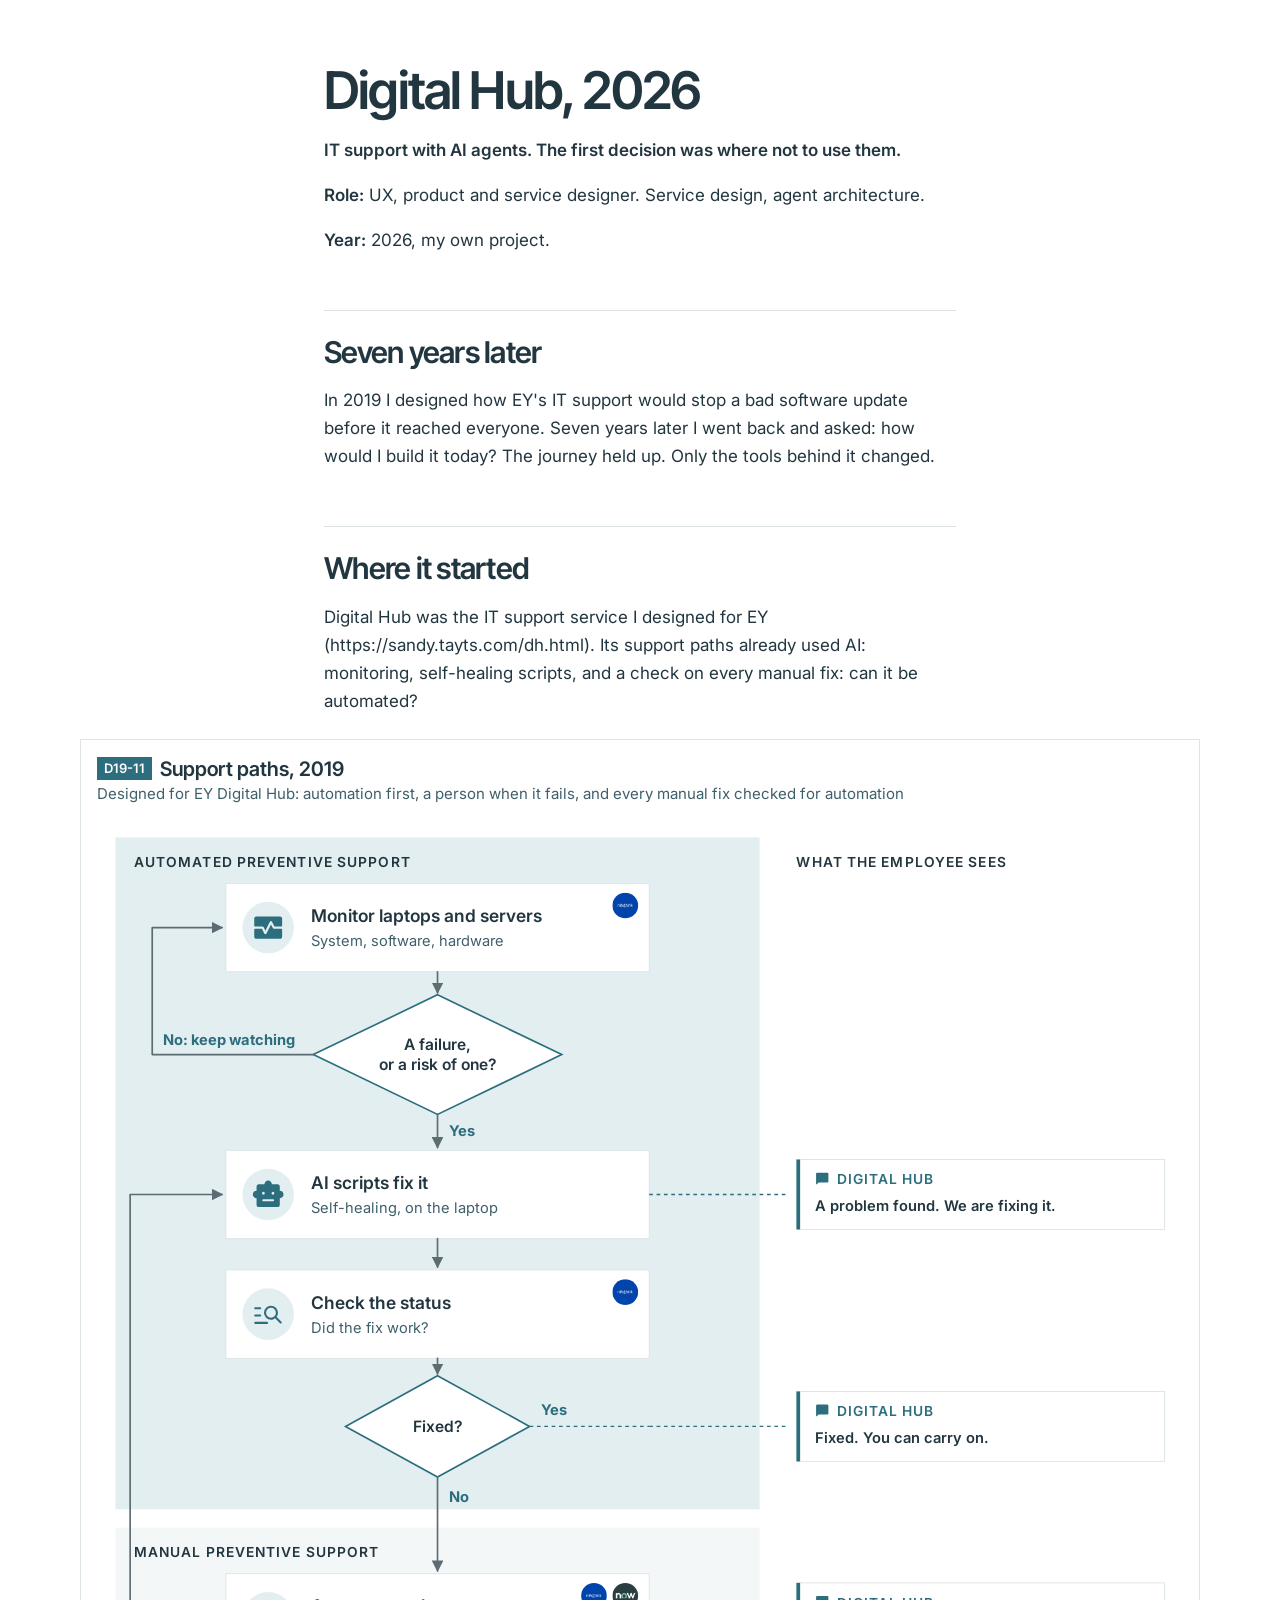
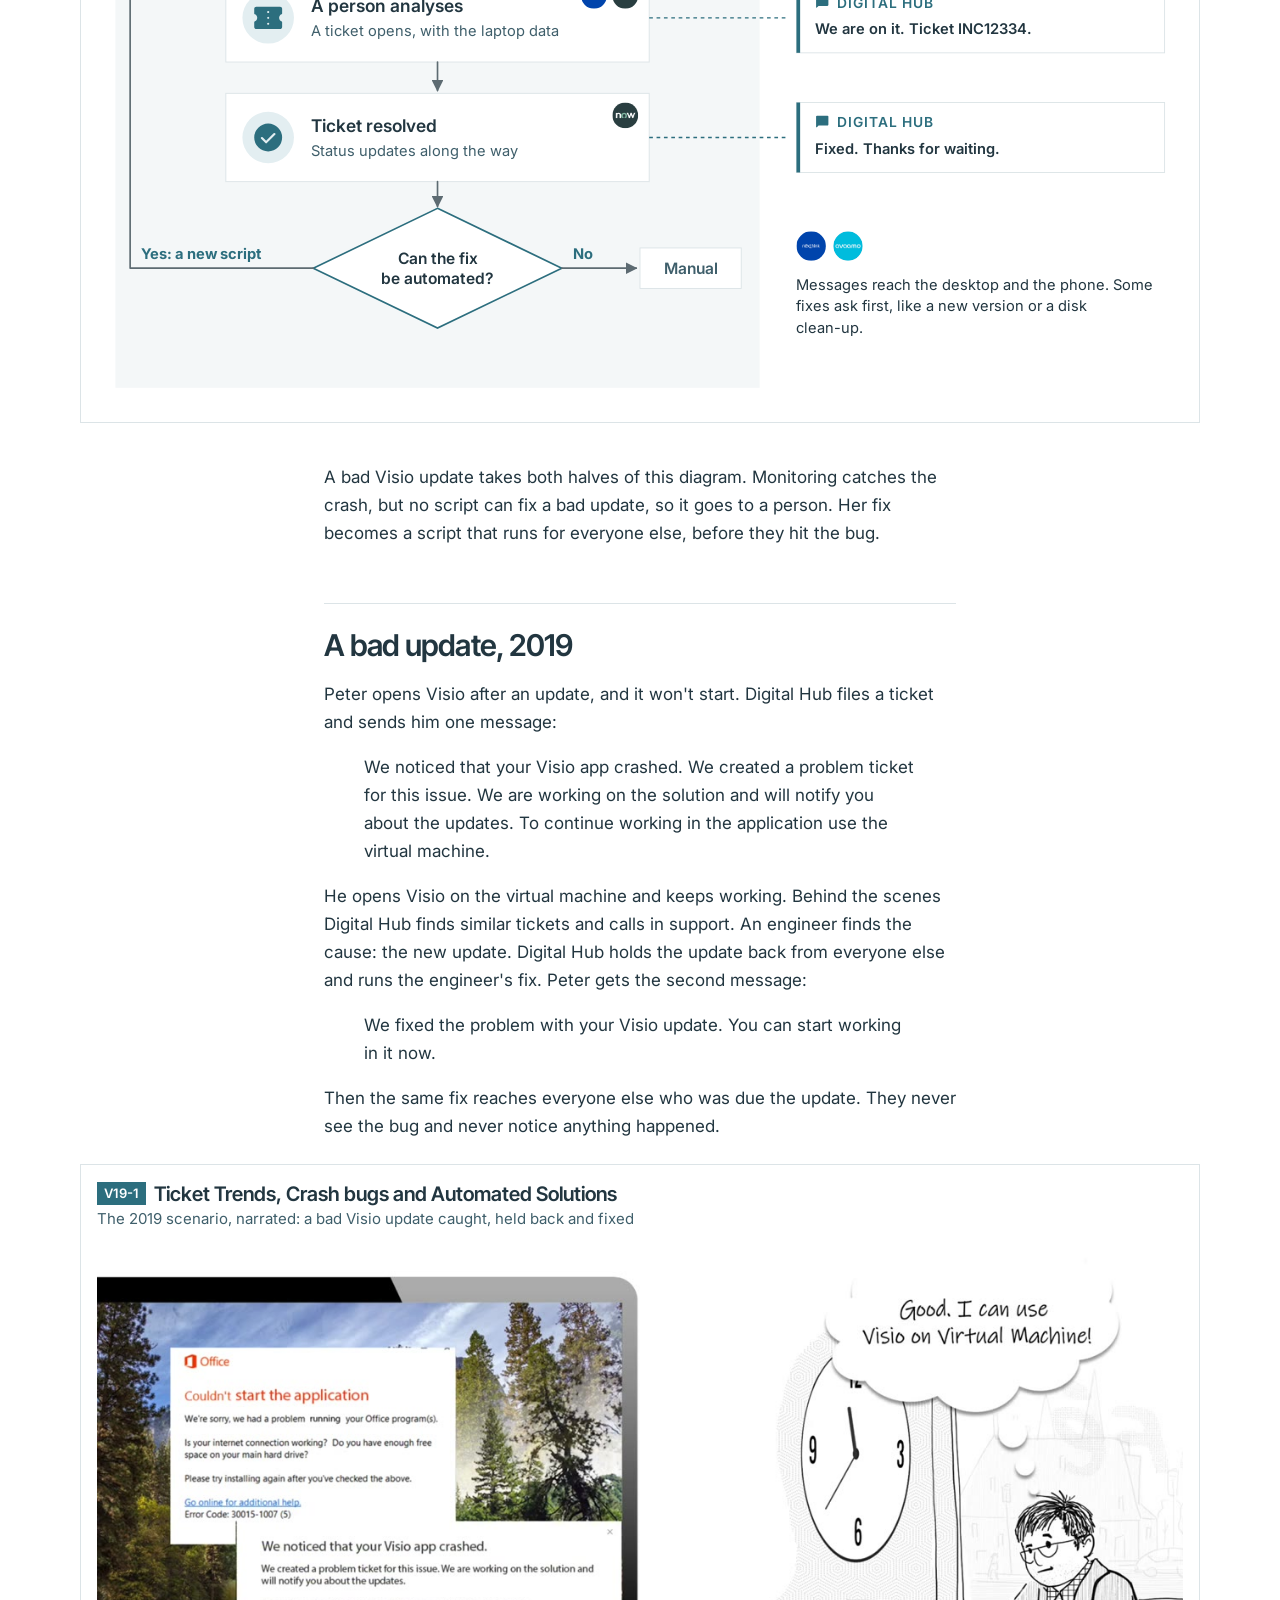
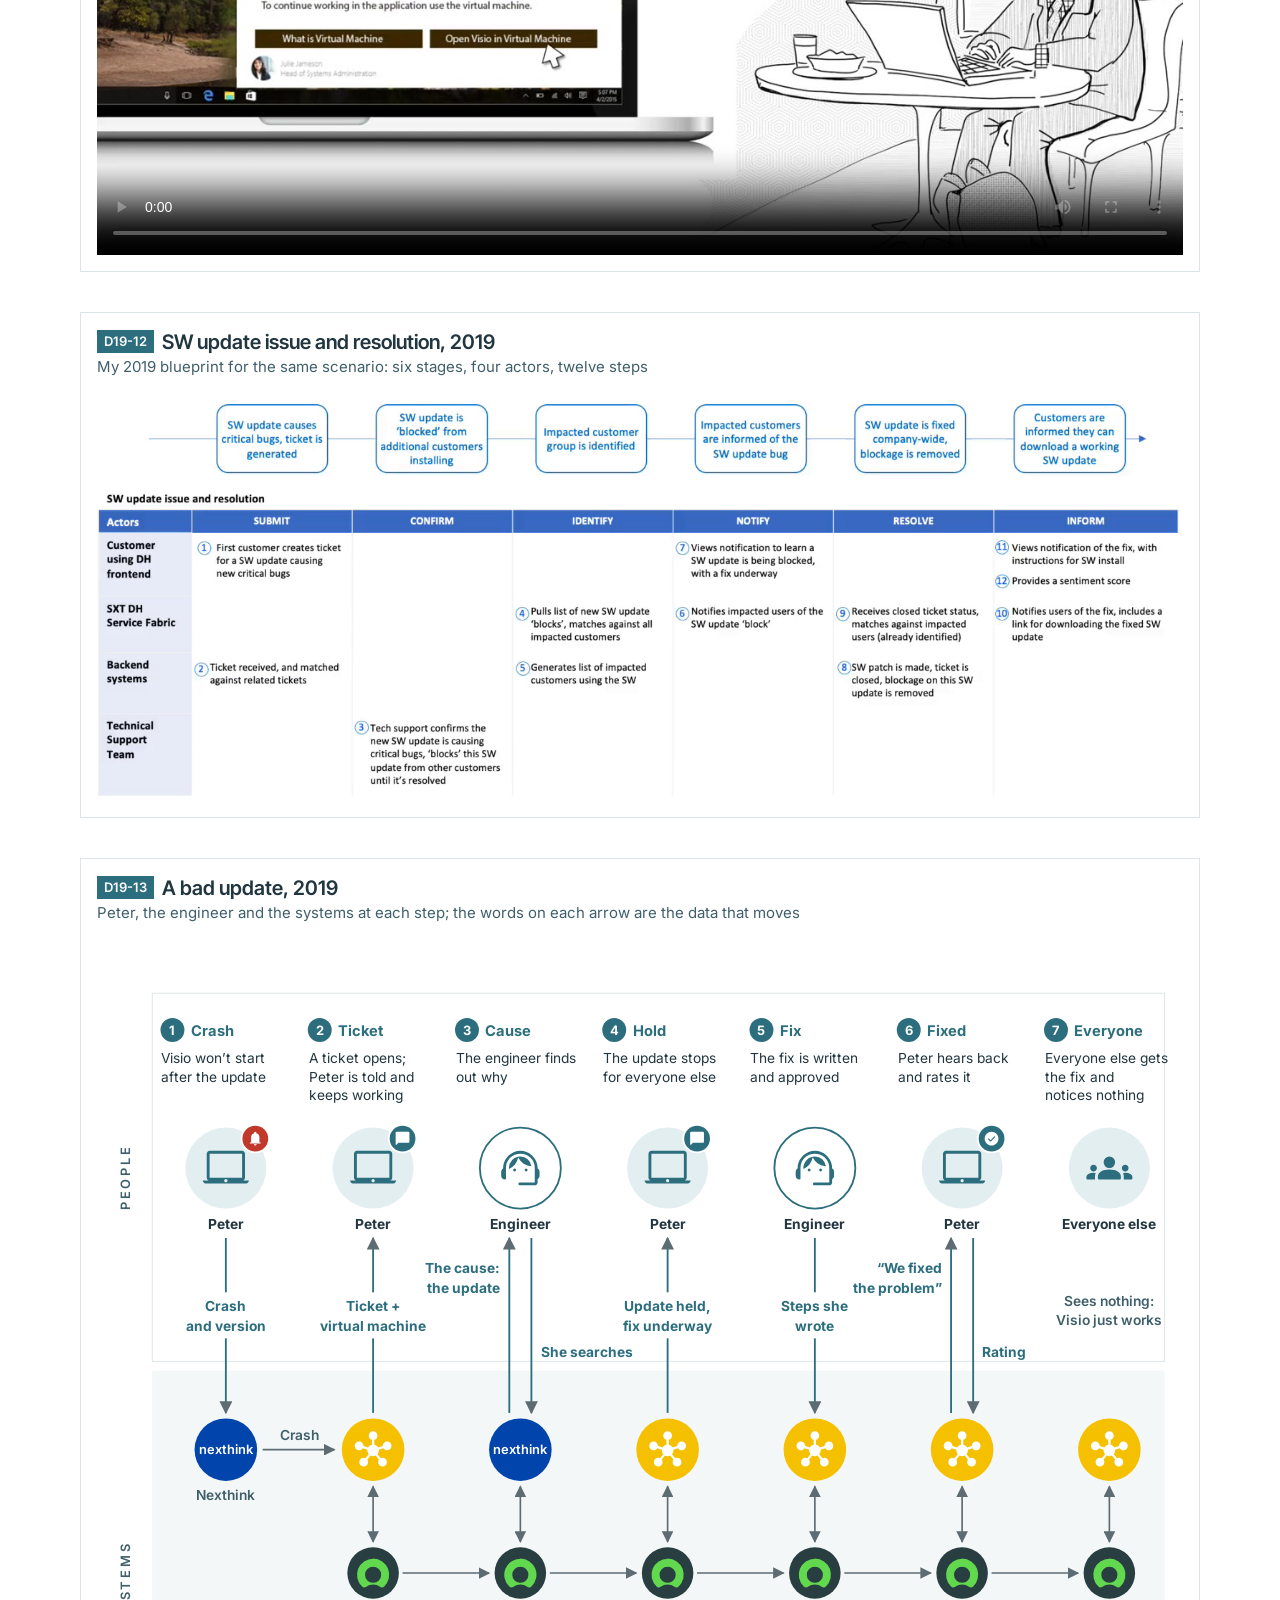
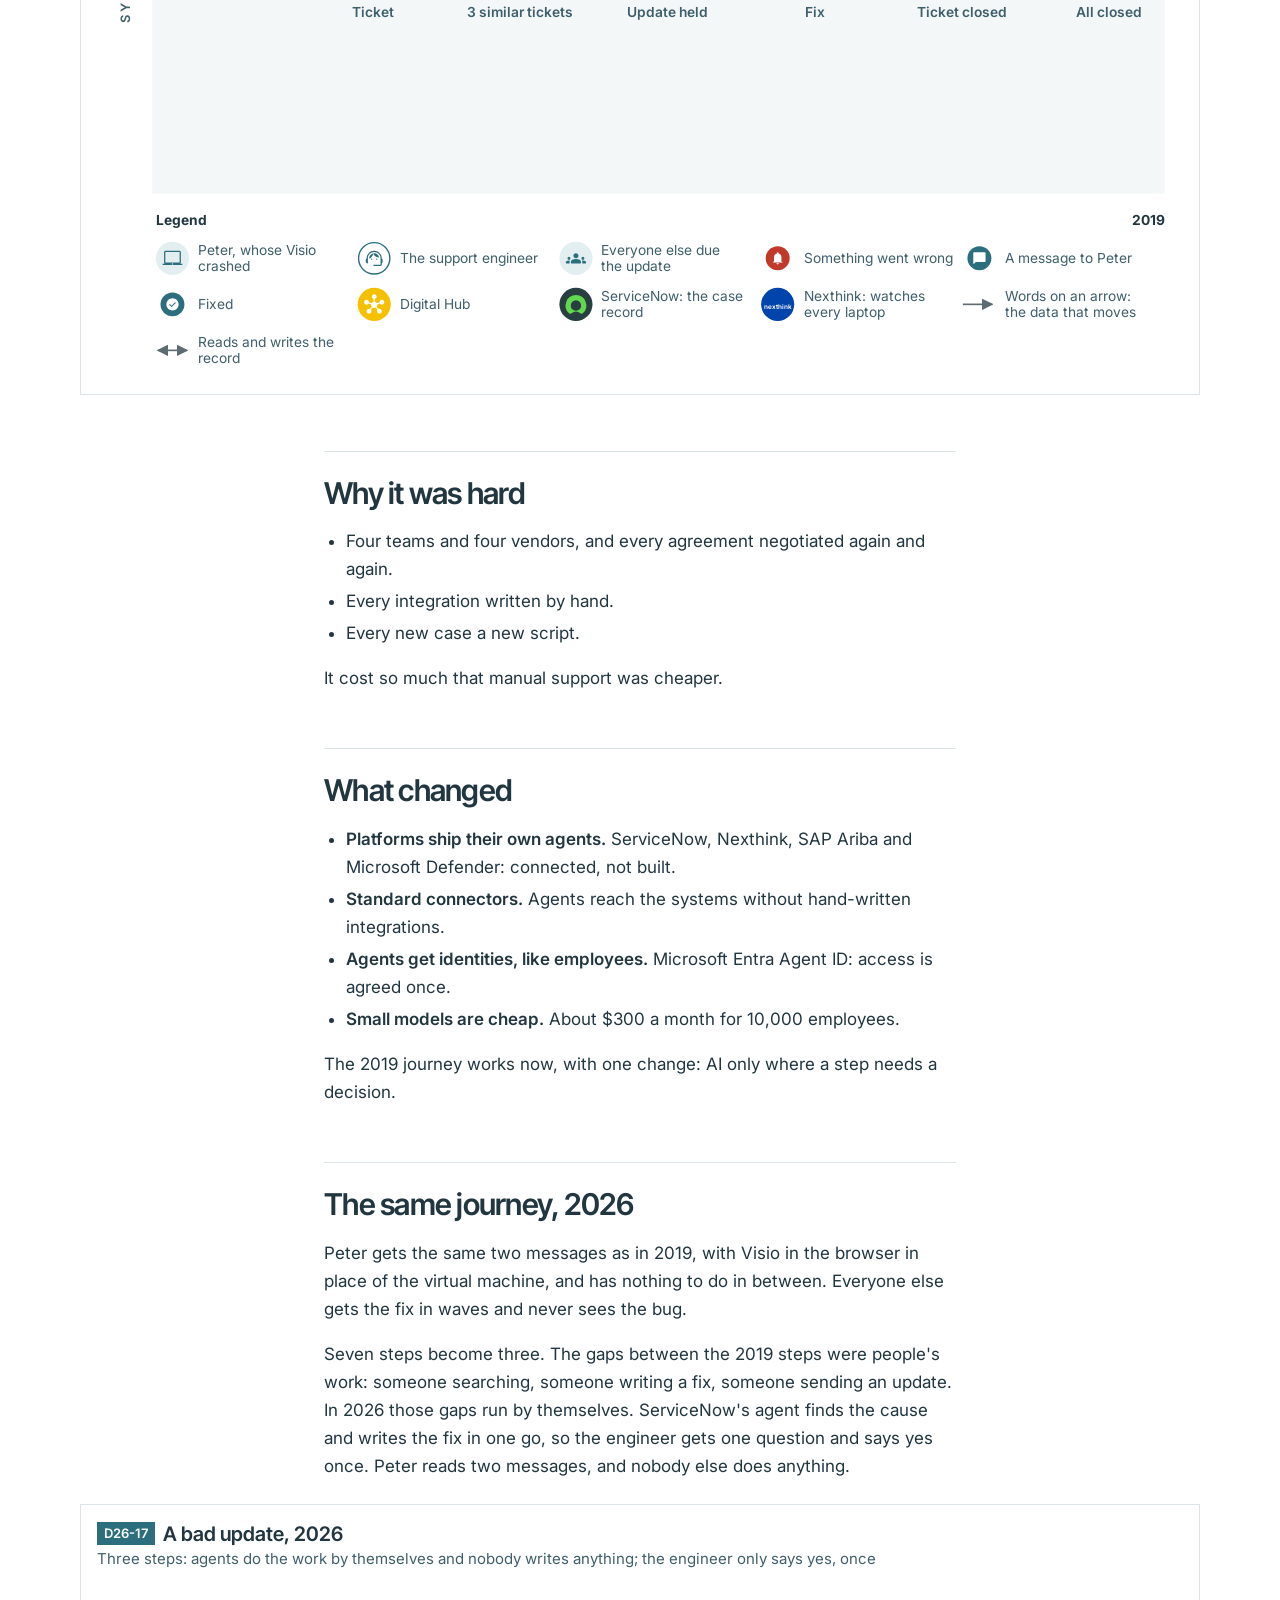
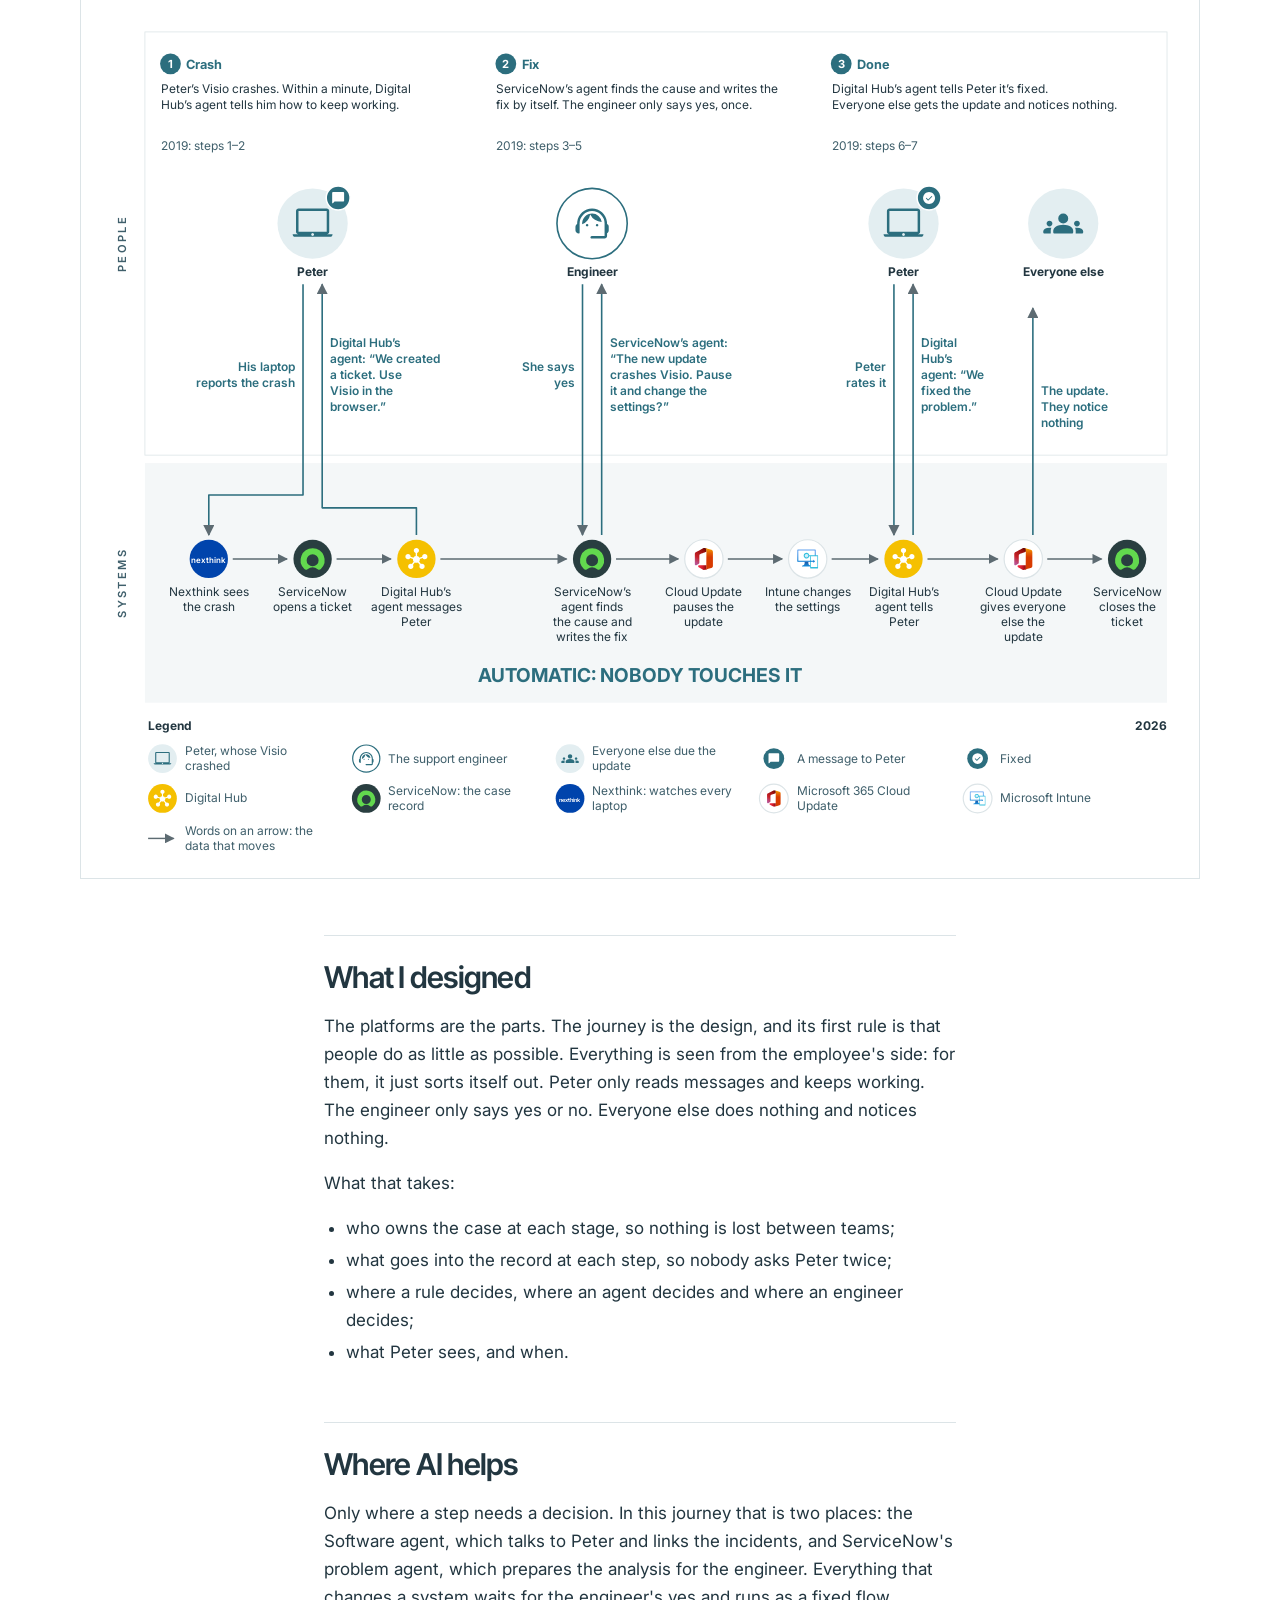
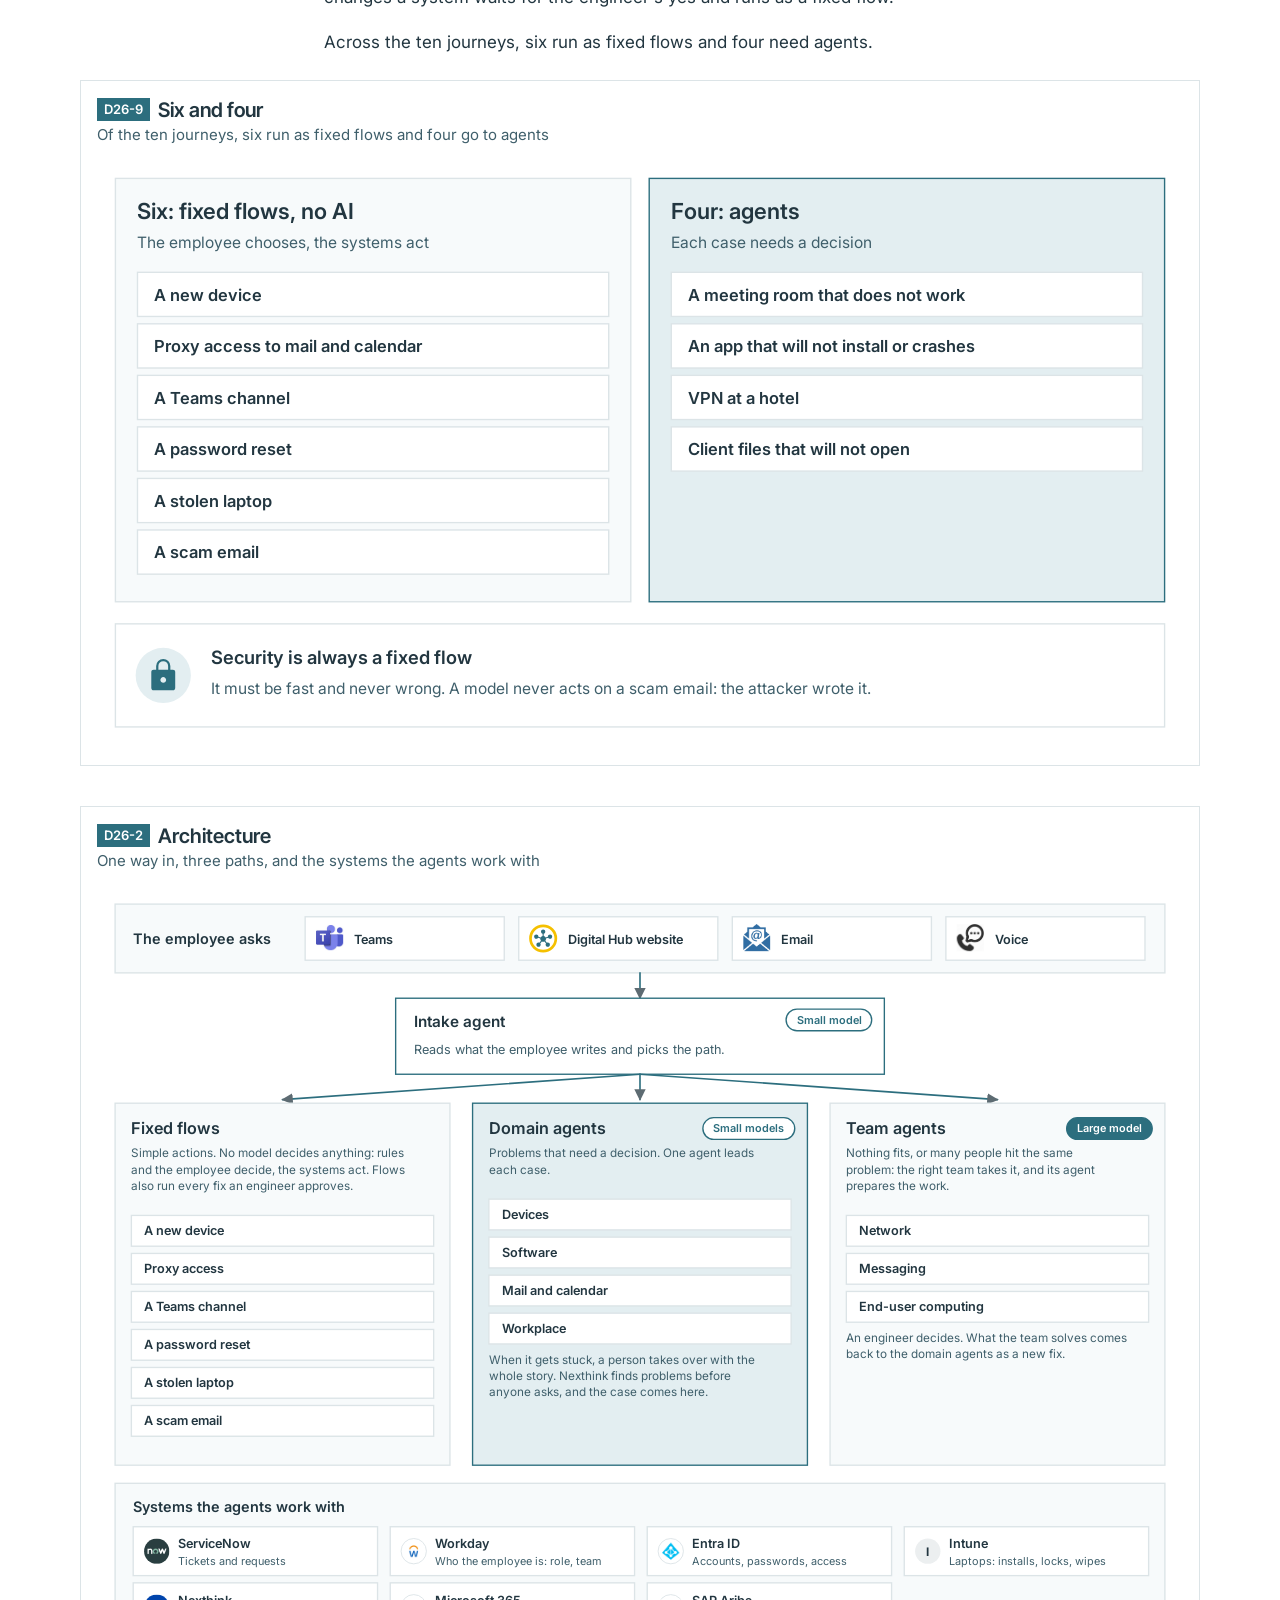
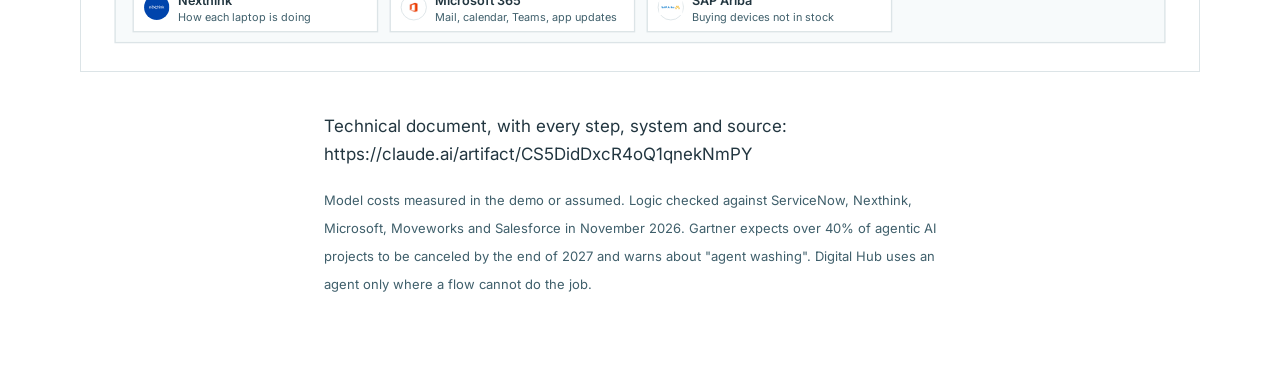
==== commit c788a3c9: "2026 bad update: one chain of systems with arrows, people linked to the system that talks to them; S" ====
--- a/case/case.html
+++ b/case/case.html
@@ -348,180 +348,171 @@
 <p>The 2019 journey works now, with one change: AI only where a step needs a decision.</p>
 <h2>The same journey, 2026</h2>
 <p>Peter gets the same two messages as in 2019, with Visio in the browser in place of the virtual machine, and has nothing to do in between. Everyone else gets the fix in waves and never sees the bug.</p>
-<p>Seven steps become four. The gaps between the 2019 steps were people's work: someone searching, someone writing a fix, someone sending an update. In 2026 those gaps run by themselves. Peter reads two messages, the engineer says yes twice, and nobody else does anything.</p>
-<figure class="fig" id="D26-17"><figcaption><b><span class="fid">D26-17</span>A bad update, 2026</b><span>Four steps: agents do the work by themselves and nobody writes anything; the engineer only says yes twice</span></figcaption><svg xmlns="http://www.w3.org/2000/svg" viewBox="0 0 1300 1080" role="img" aria-label="A bad Visio update in 2026, in four steps: Digital Hub tells Peter twice, ServiceNow asks the engineer twice and she says yes, and the systems do everything else by themselves; everyone else never sees the crash" class="case-diagram" width="1300" height="1080">
+<p>Seven steps become three. The gaps between the 2019 steps were people's work: someone searching, someone writing a fix, someone sending an update. In 2026 those gaps run by themselves. ServiceNow's agent finds the cause and writes the fix in one go, so the engineer gets one question and says yes once. Peter reads two messages, and nobody else does anything.</p>
+<figure class="fig" id="D26-17"><figcaption><b><span class="fid">D26-17</span>A bad update, 2026</b><span>Three steps: agents do the work by themselves and nobody writes anything; the engineer only says yes, once</span></figcaption><svg xmlns="http://www.w3.org/2000/svg" viewBox="0 0 1360 1100" role="img" aria-label="A bad Visio update in 2026, in three steps: Digital Hub’s agent tells Peter, ServiceNow’s agent finds the cause and writes the fix, the engineer says yes once, and the systems do the rest by themselves; everyone else notices nothing" class="case-diagram" width="1360" height="1100">
 <defs><marker id="mbu26" viewBox="0 0 10 10" refX="9" refY="5" markerWidth="7" markerHeight="7" orient="auto-start-reverse"><path d="M0 0L10 5L0 10z" fill="#5d6b72"/></marker></defs>
-<rect x="60" y="60" width="1220" height="520" rx="0" fill="#fff" stroke="#dce4e7" stroke-width="1"/>
-<rect x="60" y="590" width="1220" height="290" rx="0" fill="#f4f7f8" stroke="#f4f7f8" stroke-width="0"/>
-<text x="36" y="320" transform="rotate(-90 36 320)" font-family="'Inter', sans-serif" font-size="14" font-weight="600" letter-spacing="3" fill="#3f5f6b" text-anchor="middle">PEOPLE</text>
-<text x="36" y="735" transform="rotate(-90 36 735)" font-family="'Inter', sans-serif" font-size="14" font-weight="600" letter-spacing="3" fill="#3f5f6b" text-anchor="middle">SYSTEMS</text>
-<text x="64" y="914" font-family="'Inter', sans-serif" font-size="15" font-weight="700" fill="#223640" text-anchor="start">Legend</text>
-<text x="1280" y="914" font-family="'Inter', sans-serif" font-size="15" font-weight="700" fill="#223640" text-anchor="end">2026</text>
-<circle cx="82.0" cy="950" r="18" fill="#e3eef1"/>
-<path d="M57-160q-23.51 0-40.26-17.63Q0-195.25 0-220h141q-24 0-42-18t-18-42v-500q0-24 18-42t42-18h678q24 0 42 18t18 42v500q0 24-18 42t-42 18h141q0 25-17.62 42.5Q924.75-160 900-160H57Zm447-32q10-10 10-24t-10-24q-10-10-24-10t-24 10q-10 10-10 24t10 24q10 10 24 10t24-10Zm-363-88h678v-500H141v500Zm0 0v-500 500Z" fill="#2c6e7e" transform="translate(71.0 961.0) scale(0.0229)"/>
-<text x="110" y="946" font-family="'Inter', sans-serif" font-size="15" font-weight="400" fill="#3f5f6b" text-anchor="start">Peter, whose Visio</text>
-<text x="110" y="964" font-family="'Inter', sans-serif" font-size="15" font-weight="400" fill="#3f5f6b" text-anchor="start">crashed</text>
-<circle cx="325.2" cy="950" r="17" fill="#fff" stroke="#2c6e7e" stroke-width="1.5"/>
-<path d="M470-120q-12.75 0-21.37-8.68-8.63-8.67-8.63-21.5 0-12.82 8.63-21.32 8.62-8.5 21.37-8.5h310v-304q0-123.69-87.32-209.84Q605.36-780 480-780q-125.36 0-212.68 86.16Q180-607.69 180-484v224q0 8.5-5.75 14.25T160-240q-33 0-56.5-23.5T80-320v-80q0-21 10.5-39.5T120-469l3-53q8-68 39.5-126t79-101q47.5-43 109-67T480-840q68 0 129 24t109 66.5Q766-707 797-649t40 126l3 52q19 9 29.5 27t10.5 38v92q0 20-10.5 38T840-249v69q0 24.75-17.62 42.37Q804.75-120 780-120H470ZM338.5-418.68q-8.5-8.67-8.5-21.5 0-12.82 8.68-21.32 8.67-8.5 21.5-8.5 12.82 0 21.32 8.68 8.5 8.67 8.5 21.5 0 12.82-8.68 21.32-8.67 8.5-21.5 8.5-12.82 0-21.32-8.68Zm240 0q-8.5-8.67-8.5-21.5 0-12.82 8.68-21.32 8.67-8.5 21.5-8.5 12.82 0 21.32 8.68 8.5 8.67 8.5 21.5 0 12.82-8.68 21.32-8.67 8.5-21.5 8.5-12.82 0-21.32-8.68ZM241-462q-7-106 64-182t177-76q87 0 151 57.5T711-519q-89-1-162.5-50T434.72-698Q419-618 367.5-555.5T241-462Z" fill="#2c6e7e" transform="translate(314.2 961.0) scale(0.0229)"/>
-<text x="353" y="955" font-family="'Inter', sans-serif" font-size="15" font-weight="400" fill="#3f5f6b" text-anchor="start">The support engineer</text>
-<circle cx="568.4" cy="950" r="18" fill="#e3eef1"/>
-<path d="M30-240q-12.75 0-21.37-8.63Q0-257.25 0-270v-23q0-38.57 41.5-62.78Q83-380 150.38-380q12.16 0 23.39.5t22.23 2.15q-8 17.35-12 35.17-4 17.81-4 37.18v65H30Zm240 0q-12.75 0-21.37-8.63Q240-257.25 240-270v-35q0-32 17.5-58.5T307-410q32-20 76.5-30t96.5-10q53 0 97.5 10t76.5 30q32 20 49 46.5t17 58.5v35q0 12.75-8.62 21.37Q702.75-240 690-240H270Zm510 0v-65q0-19.86-3.5-37.43T765-377.27q11-1.73 22.17-2.23 11.17-.5 22.83-.5 67.5 0 108.75 23.77T960-293v23q0 12.75-8.62 21.37Q942.75-240 930-240H780ZM149.57-410q-28.57 0-49.07-20.56Q80-451.13 80-480q0-29 20.56-49.5Q121.13-550 150-550q29 0 49.5 20.5t20.5 49.93q0 28.57-20.5 49.07T149.57-410Zm660 0q-28.57 0-49.07-20.56Q740-451.13 740-480q0-29 20.56-49.5Q781.13-550 810-550q29 0 49.5 20.5t20.5 49.93q0 28.57-20.5 49.07T809.57-410ZM480-480q-50 0-85-35t-35-85q0-51 35-85.5t85-34.5q51 0 85.5 34.5T600-600q0 50-34.5 85T480-480Z" fill="#2c6e7e" transform="translate(557.4 961.0) scale(0.0229)"/>
-<text x="596" y="946" font-family="'Inter', sans-serif" font-size="15" font-weight="400" fill="#3f5f6b" text-anchor="start">Everyone else due the</text>
-<text x="596" y="964" font-family="'Inter', sans-serif" font-size="15" font-weight="400" fill="#3f5f6b" text-anchor="start">update</text>
-<circle cx="811.5999999999999" cy="950" r="13" fill="#2c6e7e"/>
-<path d="M240-240 131-131q-14 14-32.5 6.5T80-152v-668q0-24 18-42t42-18h680q24 0 42 18t18 42v520q0 24-18 42t-42 18H240Z" fill="#fff" transform="translate(803.6 958.0) scale(0.0167)"/>
-<text x="840" y="955" font-family="'Inter', sans-serif" font-size="15" font-weight="400" fill="#3f5f6b" text-anchor="start">A message to Peter</text>
-<circle cx="1054.8" cy="950" r="13" fill="#2c6e7e"/>
-<path d="m421-389-98-98q-9-9-22-9t-23 10q-9 9-9 22t9 22l122 123q9 9 21 9t21-9l239-239q10-10 10-23t-10-23q-10-9-23.5-8.5T635-603L421-389Zm59 309q-82 0-155-31.5t-127.5-86Q143-252 111.5-325T80-480q0-83 31.5-156t86-127Q252-817 325-848.5T480-880q83 0 156 31.5T763-763q54 54 85.5 127T880-480q0 82-31.5 155T763-197.5q-54 54.5-127 86T480-80Z" fill="#fff" transform="translate(1046.8 958.0) scale(0.0167)"/>
-<text x="1083" y="955" font-family="'Inter', sans-serif" font-size="15" font-weight="400" fill="#3f5f6b" text-anchor="start">Fixed</text>
-<circle cx="82.0" cy="1000" r="18" fill="#f5c000"/>
-<path d="M153-73q-33-33-33-81t33-81q33-33 81-33 14 0 24.5 2.5T280-258l85-106q-19-23-29-52.5t-5-61.5l-121-41q-15 25-39.5 39T114-466q-48 0-81-33T0-580q0-48 33-81t81-33q48 0 81 33t33 81v4l122 42q18-32 43.5-49t56.5-24v-129q-39-11-61.5-43T366-846q0-48 33-81t81-33q48 0 81 33t33 81q0 35-23 67t-61 43v129q31 7 57 24t44 49l121-42v-4q0-48 33-81t81-33q48 0 81 33t33 81q0 48-33 81t-81 33q-32 0-57-14t-39-39l-121 41q5 32-4.5 61.5T595-364l85 106q11-5 21.5-7.5T726-268q48 0 81 33t33 81q0 48-33 81t-81 33q-48 0-81-33t-33-81q0-20 5.5-36t15.5-31l-85-106q-32 17-68.5 17T411-327l-84 107q10 15 15.5 30.5T348-154q0 48-33 81t-81 33q-48 0-81-33Z" fill="#fff" transform="translate(71.0 1011.0) scale(0.0229)"/>
-<text x="110" y="1005" font-family="'Inter', sans-serif" font-size="15" font-weight="400" fill="#3f5f6b" text-anchor="start">Digital Hub</text>
-<circle cx="325.2" cy="1000" r="18" fill="#293e40"/>
-<image href="[data-uri]" x="307.2" y="982" width="36" height="36"/>
-<text x="353" y="996" font-family="'Inter', sans-serif" font-size="15" font-weight="400" fill="#3f5f6b" text-anchor="start">ServiceNow: the case</text>
-<text x="353" y="1014" font-family="'Inter', sans-serif" font-size="15" font-weight="400" fill="#3f5f6b" text-anchor="start">record</text>
-<circle cx="568.4" cy="1000" r="18" fill="#0044ac"/>
-<text x="568" y="1005" font-family="'Inter', sans-serif" font-size="7" font-weight="600" fill="#fff" text-anchor="middle">nexthink</text>
-<text x="596" y="996" font-family="'Inter', sans-serif" font-size="15" font-weight="400" fill="#3f5f6b" text-anchor="start">Nexthink: watches every</text>
-<text x="596" y="1014" font-family="'Inter', sans-serif" font-size="15" font-weight="400" fill="#3f5f6b" text-anchor="start">laptop</text>
-<circle cx="811.5999999999999" cy="1000" r="18" fill="#fff" stroke="#dce4e7" stroke-width="1.5"/>
-<image href="[data-uri]" x="801.2499999999999" y="989.65" width="20.7" height="20.7"/>
-<text x="840" y="996" font-family="'Inter', sans-serif" font-size="15" font-weight="400" fill="#3f5f6b" text-anchor="start">Microsoft 365 Cloud</text>
-<text x="840" y="1014" font-family="'Inter', sans-serif" font-size="15" font-weight="400" fill="#3f5f6b" text-anchor="start">Update</text>
-<circle cx="1054.8" cy="1000" r="18" fill="#fff" stroke="#dce4e7" stroke-width="1.5"/>
-<image href="[data-uri]" x="1044.45" y="989.65" width="20.7" height="20.7"/>
-<text x="1083" y="1005" font-family="'Inter', sans-serif" font-size="15" font-weight="400" fill="#3f5f6b" text-anchor="start">Microsoft Intune</text>
-<path d="M64.0 1050h32" stroke="#5d6b72" stroke-width="1.8" marker-end="url(#mbu26)"/>
-<text x="110" y="1046" font-family="'Inter', sans-serif" font-size="15" font-weight="400" fill="#3f5f6b" text-anchor="start">Words on an arrow: the</text>
-<text x="110" y="1064" font-family="'Inter', sans-serif" font-size="15" font-weight="400" fill="#3f5f6b" text-anchor="start">data that moves</text>
-<circle cx="81.5" cy="100" r="13" fill="#2c6e7e"/>
-<text x="82" y="105" font-family="'Inter', sans-serif" font-size="14" font-weight="700" fill="#fff" text-anchor="middle">1</text>
-<text x="102" y="106" font-family="'Inter', sans-serif" font-size="16" font-weight="700" fill="#2c6e7e" text-anchor="start">Crash</text>
-<text x="70" y="136" font-family="'Inter', sans-serif" font-size="15" font-weight="400" fill="#223640" text-anchor="start">Peter’s Visio crashes. Within a</text>
-<text x="70" y="156" font-family="'Inter', sans-serif" font-size="15" font-weight="400" fill="#223640" text-anchor="start">minute, Digital Hub’s agent tells</text>
-<text x="70" y="176" font-family="'Inter', sans-serif" font-size="15" font-weight="400" fill="#223640" text-anchor="start">him how to keep working.</text>
-<text x="70" y="208" font-family="'Inter', sans-serif" font-size="15" font-weight="400" fill="#3f5f6b" text-anchor="start">2019: steps 1–2</text>
-<circle cx="386.5" cy="100" r="13" fill="#2c6e7e"/>
-<text x="386" y="105" font-family="'Inter', sans-serif" font-size="14" font-weight="700" fill="#fff" text-anchor="middle">2</text>
-<text x="406" y="106" font-family="'Inter', sans-serif" font-size="16" font-weight="700" fill="#2c6e7e" text-anchor="start">Pause</text>
-<text x="374" y="136" font-family="'Inter', sans-serif" font-size="15" font-weight="400" fill="#223640" text-anchor="start">ServiceNow’s agent finds the cause</text>
-<text x="374" y="156" font-family="'Inter', sans-serif" font-size="15" font-weight="400" fill="#223640" text-anchor="start">by itself. The engineer only agrees</text>
-<text x="374" y="176" font-family="'Inter', sans-serif" font-size="15" font-weight="400" fill="#223640" text-anchor="start">to pause the update.</text>
-<text x="374" y="208" font-family="'Inter', sans-serif" font-size="15" font-weight="400" fill="#3f5f6b" text-anchor="start">2019: steps 3–4</text>
-<circle cx="691.5" cy="100" r="13" fill="#2c6e7e"/>
-<text x="692" y="105" font-family="'Inter', sans-serif" font-size="14" font-weight="700" fill="#fff" text-anchor="middle">3</text>
-<text x="712" y="106" font-family="'Inter', sans-serif" font-size="16" font-weight="700" fill="#2c6e7e" text-anchor="start">Fix</text>
-<text x="680" y="136" font-family="'Inter', sans-serif" font-size="15" font-weight="400" fill="#223640" text-anchor="start">ServiceNow’s agent writes the fix by</text>
-<text x="680" y="156" font-family="'Inter', sans-serif" font-size="15" font-weight="400" fill="#223640" text-anchor="start">itself. The engineer only agrees,</text>
-<text x="680" y="176" font-family="'Inter', sans-serif" font-size="15" font-weight="400" fill="#223640" text-anchor="start">and Intune applies it.</text>
-<text x="680" y="208" font-family="'Inter', sans-serif" font-size="15" font-weight="400" fill="#3f5f6b" text-anchor="start">2019: step 5</text>
-<circle cx="996.5" cy="100" r="13" fill="#2c6e7e"/>
-<text x="996" y="105" font-family="'Inter', sans-serif" font-size="14" font-weight="700" fill="#fff" text-anchor="middle">4</text>
-<text x="1016" y="106" font-family="'Inter', sans-serif" font-size="16" font-weight="700" fill="#2c6e7e" text-anchor="start">Done</text>
-<text x="984" y="136" font-family="'Inter', sans-serif" font-size="15" font-weight="400" fill="#223640" text-anchor="start">Digital Hub’s agent tells Peter it’s</text>
-<text x="984" y="156" font-family="'Inter', sans-serif" font-size="15" font-weight="400" fill="#223640" text-anchor="start">fixed. Everyone else gets the update</text>
-<text x="984" y="176" font-family="'Inter', sans-serif" font-size="15" font-weight="400" fill="#223640" text-anchor="start">and never sees the crash.</text>
-<text x="984" y="208" font-family="'Inter', sans-serif" font-size="15" font-weight="400" fill="#3f5f6b" text-anchor="start">2019: steps 6–7</text>
-<circle cx="212" cy="300" r="44" fill="#e3eef1"/>
-<path d="M57-160q-23.51 0-40.26-17.63Q0-195.25 0-220h141q-24 0-42-18t-18-42v-500q0-24 18-42t42-18h678q24 0 42 18t18 42v500q0 24-18 42t-42 18h141q0 25-17.62 42.5Q924.75-160 900-160H57Zm447-32q10-10 10-24t-10-24q-10-10-24-10t-24 10q-10 10-10 24t10 24q10 10 24 10t24-10Zm-363-88h678v-500H141v500Zm0 0v-500 500Z" fill="#2c6e7e" transform="translate(187.0 325.0) scale(0.0521)"/>
-<text x="212" y="366" font-family="'Inter', sans-serif" font-size="15" font-weight="700" fill="#223640" text-anchor="middle">Peter</text>
-<circle cx="244" cy="268" r="15" fill="#2c6e7e" stroke="#fff" stroke-width="2"/>
-<path d="M240-240 131-131q-14 14-32.5 6.5T80-152v-668q0-24 18-42t42-18h680q24 0 42 18t18 42v520q0 24-18 42t-42 18H240Z" fill="#fff" transform="translate(235.0 277.0) scale(0.0187)"/>
-<path d="M232 608V376" fill="none" stroke="#2c6e7e" stroke-width="2" marker-end="url(#mbu26)"/>
-<path d="M256 376V608" fill="none" stroke="#2c6e7e" stroke-width="2" marker-end="url(#mbu26)"/>
-<text x="222" y="445" font-family="'Inter', sans-serif" font-size="15" font-weight="600" fill="#2c6e7e" text-anchor="end">Digital Hub’s agent</text>
-<text x="222" y="465" font-family="'Inter', sans-serif" font-size="15" font-weight="600" fill="#2c6e7e" text-anchor="end">to Peter: “We created</text>
-<text x="222" y="485" font-family="'Inter', sans-serif" font-size="15" font-weight="600" fill="#2c6e7e" text-anchor="end">a ticket. Use Visio</text>
-<text x="222" y="505" font-family="'Inter', sans-serif" font-size="15" font-weight="600" fill="#2c6e7e" text-anchor="end">in the browser.”</text>
-<text x="266" y="455" font-family="'Inter', sans-serif" font-size="15" font-weight="600" fill="#2c6e7e" text-anchor="start">His laptop</text>
-<text x="266" y="475" font-family="'Inter', sans-serif" font-size="15" font-weight="600" fill="#2c6e7e" text-anchor="start">reports the</text>
-<text x="266" y="495" font-family="'Inter', sans-serif" font-size="15" font-weight="600" fill="#2c6e7e" text-anchor="start">crash</text>
-<circle cx="517" cy="300" r="44" fill="#fff" stroke="#2c6e7e" stroke-width="2"/>
-<path d="M470-120q-12.75 0-21.37-8.68-8.63-8.67-8.63-21.5 0-12.82 8.63-21.32 8.62-8.5 21.37-8.5h310v-304q0-123.69-87.32-209.84Q605.36-780 480-780q-125.36 0-212.68 86.16Q180-607.69 180-484v224q0 8.5-5.75 14.25T160-240q-33 0-56.5-23.5T80-320v-80q0-21 10.5-39.5T120-469l3-53q8-68 39.5-126t79-101q47.5-43 109-67T480-840q68 0 129 24t109 66.5Q766-707 797-649t40 126l3 52q19 9 29.5 27t10.5 38v92q0 20-10.5 38T840-249v69q0 24.75-17.62 42.37Q804.75-120 780-120H470ZM338.5-418.68q-8.5-8.67-8.5-21.5 0-12.82 8.68-21.32 8.67-8.5 21.5-8.5 12.82 0 21.32 8.68 8.5 8.67 8.5 21.5 0 12.82-8.68 21.32-8.67 8.5-21.5 8.5-12.82 0-21.32-8.68Zm240 0q-8.5-8.67-8.5-21.5 0-12.82 8.68-21.32 8.67-8.5 21.5-8.5 12.82 0 21.32 8.68 8.5 8.67 8.5 21.5 0 12.82-8.68 21.32-8.67 8.5-21.5 8.5-12.82 0-21.32-8.68ZM241-462q-7-106 64-182t177-76q87 0 151 57.5T711-519q-89-1-162.5-50T434.72-698Q419-618 367.5-555.5T241-462Z" fill="#2c6e7e" transform="translate(492.0 325.0) scale(0.0521)"/>
-<text x="517" y="366" font-family="'Inter', sans-serif" font-size="15" font-weight="700" fill="#223640" text-anchor="middle">Engineer</text>
-<path d="M537 608V376" fill="none" stroke="#2c6e7e" stroke-width="2" marker-end="url(#mbu26)"/>
-<path d="M561 376V608" fill="none" stroke="#2c6e7e" stroke-width="2" marker-end="url(#mbu26)"/>
-<text x="527" y="445" font-family="'Inter', sans-serif" font-size="15" font-weight="600" fill="#2c6e7e" text-anchor="end">ServiceNow’s agent to</text>
-<text x="527" y="465" font-family="'Inter', sans-serif" font-size="15" font-weight="600" fill="#2c6e7e" text-anchor="end">the engineer: “The</text>
-<text x="527" y="485" font-family="'Inter', sans-serif" font-size="15" font-weight="600" fill="#2c6e7e" text-anchor="end">new update crashes</text>
-<text x="527" y="505" font-family="'Inter', sans-serif" font-size="15" font-weight="600" fill="#2c6e7e" text-anchor="end">Visio. Pause it?”</text>
-<text x="571" y="465" font-family="'Inter', sans-serif" font-size="15" font-weight="600" fill="#2c6e7e" text-anchor="start">She says</text>
-<text x="571" y="485" font-family="'Inter', sans-serif" font-size="15" font-weight="600" fill="#2c6e7e" text-anchor="start">yes</text>
-<circle cx="822" cy="300" r="44" fill="#fff" stroke="#2c6e7e" stroke-width="2"/>
-<path d="M470-120q-12.75 0-21.37-8.68-8.63-8.67-8.63-21.5 0-12.82 8.63-21.32 8.62-8.5 21.37-8.5h310v-304q0-123.69-87.32-209.84Q605.36-780 480-780q-125.36 0-212.68 86.16Q180-607.69 180-484v224q0 8.5-5.75 14.25T160-240q-33 0-56.5-23.5T80-320v-80q0-21 10.5-39.5T120-469l3-53q8-68 39.5-126t79-101q47.5-43 109-67T480-840q68 0 129 24t109 66.5Q766-707 797-649t40 126l3 52q19 9 29.5 27t10.5 38v92q0 20-10.5 38T840-249v69q0 24.75-17.62 42.37Q804.75-120 780-120H470ZM338.5-418.68q-8.5-8.67-8.5-21.5 0-12.82 8.68-21.32 8.67-8.5 21.5-8.5 12.82 0 21.32 8.68 8.5 8.67 8.5 21.5 0 12.82-8.68 21.32-8.67 8.5-21.5 8.5-12.82 0-21.32-8.68Zm240 0q-8.5-8.67-8.5-21.5 0-12.82 8.68-21.32 8.67-8.5 21.5-8.5 12.82 0 21.32 8.68 8.5 8.67 8.5 21.5 0 12.82-8.68 21.32-8.67 8.5-21.5 8.5-12.82 0-21.32-8.68ZM241-462q-7-106 64-182t177-76q87 0 151 57.5T711-519q-89-1-162.5-50T434.72-698Q419-618 367.5-555.5T241-462Z" fill="#2c6e7e" transform="translate(797.0 325.0) scale(0.0521)"/>
-<text x="822" y="366" font-family="'Inter', sans-serif" font-size="15" font-weight="700" fill="#223640" text-anchor="middle">Engineer</text>
-<path d="M842 608V376" fill="none" stroke="#2c6e7e" stroke-width="2" marker-end="url(#mbu26)"/>
-<path d="M866 376V608" fill="none" stroke="#2c6e7e" stroke-width="2" marker-end="url(#mbu26)"/>
-<text x="832" y="445" font-family="'Inter', sans-serif" font-size="15" font-weight="600" fill="#2c6e7e" text-anchor="end">ServiceNow’s agent to</text>
-<text x="832" y="465" font-family="'Inter', sans-serif" font-size="15" font-weight="600" fill="#2c6e7e" text-anchor="end">the engineer: “Fix:</text>
-<text x="832" y="485" font-family="'Inter', sans-serif" font-size="15" font-weight="600" fill="#2c6e7e" text-anchor="end">change these</text>
-<text x="832" y="505" font-family="'Inter', sans-serif" font-size="15" font-weight="600" fill="#2c6e7e" text-anchor="end">settings. Apply it?”</text>
-<text x="876" y="465" font-family="'Inter', sans-serif" font-size="15" font-weight="600" fill="#2c6e7e" text-anchor="start">She says</text>
-<text x="876" y="485" font-family="'Inter', sans-serif" font-size="15" font-weight="600" fill="#2c6e7e" text-anchor="start">yes</text>
-<circle cx="1077" cy="300" r="44" fill="#e3eef1"/>
-<path d="M57-160q-23.51 0-40.26-17.63Q0-195.25 0-220h141q-24 0-42-18t-18-42v-500q0-24 18-42t42-18h678q24 0 42 18t18 42v500q0 24-18 42t-42 18h141q0 25-17.62 42.5Q924.75-160 900-160H57Zm447-32q10-10 10-24t-10-24q-10-10-24-10t-24 10q-10 10-10 24t10 24q10 10 24 10t24-10Zm-363-88h678v-500H141v500Zm0 0v-500 500Z" fill="#2c6e7e" transform="translate(1052.0 325.0) scale(0.0521)"/>
-<text x="1077" y="366" font-family="'Inter', sans-serif" font-size="15" font-weight="700" fill="#223640" text-anchor="middle">Peter</text>
-<circle cx="1109" cy="268" r="15" fill="#2c6e7e" stroke="#fff" stroke-width="2"/>
-<path d="m421-389-98-98q-9-9-22-9t-23 10q-9 9-9 22t9 22l122 123q9 9 21 9t21-9l239-239q10-10 10-23t-10-23q-10-9-23.5-8.5T635-603L421-389Zm59 309q-82 0-155-31.5t-127.5-86Q143-252 111.5-325T80-480q0-83 31.5-156t86-127Q252-817 325-848.5T480-880q83 0 156 31.5T763-763q54 54 85.5 127T880-480q0 82-31.5 155T763-197.5q-54 54.5-127 86T480-80Z" fill="#fff" transform="translate(1100.0 277.0) scale(0.0187)"/>
-<path d="M1097 608V376" fill="none" stroke="#2c6e7e" stroke-width="2" marker-end="url(#mbu26)"/>
-<path d="M1121 376V608" fill="none" stroke="#2c6e7e" stroke-width="2" marker-end="url(#mbu26)"/>
-<text x="1087" y="415" font-family="'Inter', sans-serif" font-size="15" font-weight="600" fill="#2c6e7e" text-anchor="end">Digital Hub’s</text>
-<text x="1087" y="435" font-family="'Inter', sans-serif" font-size="15" font-weight="600" fill="#2c6e7e" text-anchor="end">agent to</text>
-<text x="1087" y="455" font-family="'Inter', sans-serif" font-size="15" font-weight="600" fill="#2c6e7e" text-anchor="end">Peter: “We</text>
-<text x="1087" y="475" font-family="'Inter', sans-serif" font-size="15" font-weight="600" fill="#2c6e7e" text-anchor="end">fixed the</text>
-<text x="1087" y="495" font-family="'Inter', sans-serif" font-size="15" font-weight="600" fill="#2c6e7e" text-anchor="end">problem with</text>
-<text x="1087" y="515" font-family="'Inter', sans-serif" font-size="15" font-weight="600" fill="#2c6e7e" text-anchor="end">your Visio</text>
-<text x="1087" y="535" font-family="'Inter', sans-serif" font-size="15" font-weight="600" fill="#2c6e7e" text-anchor="end">update.”</text>
-<text x="1131" y="465" font-family="'Inter', sans-serif" font-size="15" font-weight="600" fill="#2c6e7e" text-anchor="start">Peter</text>
-<text x="1131" y="485" font-family="'Inter', sans-serif" font-size="15" font-weight="600" fill="#2c6e7e" text-anchor="start">rates it</text>
-<circle cx="1215" cy="300" r="44" fill="#e3eef1"/>
-<path d="M30-240q-12.75 0-21.37-8.63Q0-257.25 0-270v-23q0-38.57 41.5-62.78Q83-380 150.38-380q12.16 0 23.39.5t22.23 2.15q-8 17.35-12 35.17-4 17.81-4 37.18v65H30Zm240 0q-12.75 0-21.37-8.63Q240-257.25 240-270v-35q0-32 17.5-58.5T307-410q32-20 76.5-30t96.5-10q53 0 97.5 10t76.5 30q32 20 49 46.5t17 58.5v35q0 12.75-8.62 21.37Q702.75-240 690-240H270Zm510 0v-65q0-19.86-3.5-37.43T765-377.27q11-1.73 22.17-2.23 11.17-.5 22.83-.5 67.5 0 108.75 23.77T960-293v23q0 12.75-8.62 21.37Q942.75-240 930-240H780ZM149.57-410q-28.57 0-49.07-20.56Q80-451.13 80-480q0-29 20.56-49.5Q121.13-550 150-550q29 0 49.5 20.5t20.5 49.93q0 28.57-20.5 49.07T149.57-410Zm660 0q-28.57 0-49.07-20.56Q740-451.13 740-480q0-29 20.56-49.5Q781.13-550 810-550q29 0 49.5 20.5t20.5 49.93q0 28.57-20.5 49.07T809.57-410ZM480-480q-50 0-85-35t-35-85q0-51 35-85.5t85-34.5q51 0 85.5 34.5T600-600q0 50-34.5 85T480-480Z" fill="#2c6e7e" transform="translate(1190.0 325.0) scale(0.0521)"/>
-<text x="1215" y="366" font-family="'Inter', sans-serif" font-size="15" font-weight="700" fill="#223640" text-anchor="middle">Everyone else</text>
-<text x="1215" y="388" font-family="'Inter', sans-serif" font-size="15" font-weight="600" fill="#3f5f6b" text-anchor="middle">Sees nothing:</text>
-<text x="1215" y="408" font-family="'Inter', sans-serif" font-size="15" font-weight="600" fill="#3f5f6b" text-anchor="middle">Visio just works</text>
-<text x="110" y="652" font-family="'Inter', sans-serif" font-size="24" font-weight="700" fill="#2c6e7e" text-anchor="start">AUTOMATIC: NOBODY TOUCHES IT</text>
-<circle cx="87.5" cy="702" r="18" fill="#0044ac"/>
-<text x="88" y="707" font-family="'Inter', sans-serif" font-size="7" font-weight="600" fill="#fff" text-anchor="middle">nexthink</text>
-<text x="116" y="698" font-family="'Inter', sans-serif" font-size="15" font-weight="400" fill="#223640" text-anchor="start">Nexthink sees Visio crash on</text>
-<text x="116" y="716" font-family="'Inter', sans-serif" font-size="15" font-weight="400" fill="#223640" text-anchor="start">Peter’s laptop</text>
-<circle cx="87.5" cy="766" r="18" fill="#293e40"/>
-<image href="[data-uri]" x="69.5" y="748" width="36" height="36"/>
-<text x="116" y="762" font-family="'Inter', sans-serif" font-size="15" font-weight="400" fill="#223640" text-anchor="start">ServiceNow opens a ticket for</text>
-<text x="116" y="780" font-family="'Inter', sans-serif" font-size="15" font-weight="400" fill="#223640" text-anchor="start">Peter</text>
-<circle cx="87.5" cy="830" r="18" fill="#f5c000"/>
-<path d="M153-73q-33-33-33-81t33-81q33-33 81-33 14 0 24.5 2.5T280-258l85-106q-19-23-29-52.5t-5-61.5l-121-41q-15 25-39.5 39T114-466q-48 0-81-33T0-580q0-48 33-81t81-33q48 0 81 33t33 81v4l122 42q18-32 43.5-49t56.5-24v-129q-39-11-61.5-43T366-846q0-48 33-81t81-33q48 0 81 33t33 81q0 35-23 67t-61 43v129q31 7 57 24t44 49l121-42v-4q0-48 33-81t81-33q48 0 81 33t33 81q0 48-33 81t-81 33q-32 0-57-14t-39-39l-121 41q5 32-4.5 61.5T595-364l85 106q11-5 21.5-7.5T726-268q48 0 81 33t33 81q0 48-33 81t-81 33q-48 0-81-33t-33-81q0-20 5.5-36t15.5-31l-85-106q-32 17-68.5 17T411-327l-84 107q10 15 15.5 30.5T348-154q0 48-33 81t-81 33q-48 0-81-33Z" fill="#fff" transform="translate(77.2 840.4) scale(0.0216)"/>
-<text x="116" y="826" font-family="'Inter', sans-serif" font-size="15" font-weight="400" fill="#223640" text-anchor="start">Digital Hub’s agent messages</text>
-<text x="116" y="844" font-family="'Inter', sans-serif" font-size="15" font-weight="400" fill="#223640" text-anchor="start">Peter</text>
-<circle cx="392.5" cy="702" r="18" fill="#293e40"/>
-<image href="[data-uri]" x="374.5" y="684" width="36" height="36"/>
-<text x="420" y="678" font-family="'Inter', sans-serif" font-size="15" font-weight="400" fill="#223640" text-anchor="start">ServiceNow’s agent compares</text>
-<text x="420" y="698" font-family="'Inter', sans-serif" font-size="15" font-weight="400" fill="#223640" text-anchor="start">the crashes in Nexthink and</text>
-<text x="420" y="716" font-family="'Inter', sans-serif" font-size="15" font-weight="400" fill="#223640" text-anchor="start">finds the cause: the new</text>
-<text x="420" y="736" font-family="'Inter', sans-serif" font-size="15" font-weight="400" fill="#223640" text-anchor="start">update</text>
-<circle cx="392.5" cy="766" r="18" fill="#fff" stroke="#dce4e7" stroke-width="1.5"/>
-<image href="[data-uri]" x="382.15" y="755.65" width="20.7" height="20.7"/>
-<text x="420" y="762" font-family="'Inter', sans-serif" font-size="15" font-weight="400" fill="#223640" text-anchor="start">Cloud Update pauses the</text>
-<text x="420" y="780" font-family="'Inter', sans-serif" font-size="15" font-weight="400" fill="#223640" text-anchor="start">update for everyone</text>
-<circle cx="697.5" cy="702" r="18" fill="#293e40"/>
-<image href="[data-uri]" x="679.5" y="684" width="36" height="36"/>
-<text x="726" y="698" font-family="'Inter', sans-serif" font-size="15" font-weight="400" fill="#223640" text-anchor="start">ServiceNow’s agent writes the</text>
-<text x="726" y="716" font-family="'Inter', sans-serif" font-size="15" font-weight="400" fill="#223640" text-anchor="start">fix: new settings</text>
-<circle cx="697.5" cy="766" r="18" fill="#fff" stroke="#dce4e7" stroke-width="1.5"/>
-<image href="[data-uri]" x="687.15" y="755.65" width="20.7" height="20.7"/>
-<text x="726" y="762" font-family="'Inter', sans-serif" font-size="15" font-weight="400" fill="#223640" text-anchor="start">Intune changes the settings</text>
-<text x="726" y="780" font-family="'Inter', sans-serif" font-size="15" font-weight="400" fill="#223640" text-anchor="start">on every laptop</text>
-<circle cx="1002.5" cy="702" r="18" fill="#f5c000"/>
-<path d="M153-73q-33-33-33-81t33-81q33-33 81-33 14 0 24.5 2.5T280-258l85-106q-19-23-29-52.5t-5-61.5l-121-41q-15 25-39.5 39T114-466q-48 0-81-33T0-580q0-48 33-81t81-33q48 0 81 33t33 81v4l122 42q18-32 43.5-49t56.5-24v-129q-39-11-61.5-43T366-846q0-48 33-81t81-33q48 0 81 33t33 81q0 35-23 67t-61 43v129q31 7 57 24t44 49l121-42v-4q0-48 33-81t81-33q48 0 81 33t33 81q0 48-33 81t-81 33q-32 0-57-14t-39-39l-121 41q5 32-4.5 61.5T595-364l85 106q11-5 21.5-7.5T726-268q48 0 81 33t33 81q0 48-33 81t-81 33q-48 0-81-33t-33-81q0-20 5.5-36t15.5-31l-85-106q-32 17-68.5 17T411-327l-84 107q10 15 15.5 30.5T348-154q0 48-33 81t-81 33q-48 0-81-33Z" fill="#fff" transform="translate(992.1 712.4) scale(0.0216)"/>
-<text x="1030" y="698" font-family="'Inter', sans-serif" font-size="15" font-weight="400" fill="#223640" text-anchor="start">Digital Hub’s agent tells</text>
-<text x="1030" y="716" font-family="'Inter', sans-serif" font-size="15" font-weight="400" fill="#223640" text-anchor="start">Peter it’s fixed</text>
-<circle cx="1002.5" cy="766" r="18" fill="#fff" stroke="#dce4e7" stroke-width="1.5"/>
-<image href="[data-uri]" x="992.15" y="755.65" width="20.7" height="20.7"/>
-<text x="1030" y="762" font-family="'Inter', sans-serif" font-size="15" font-weight="400" fill="#223640" text-anchor="start">Cloud Update gives everyone</text>
-<text x="1030" y="780" font-family="'Inter', sans-serif" font-size="15" font-weight="400" fill="#223640" text-anchor="start">else the update, in waves</text>
-<circle cx="1002.5" cy="830" r="18" fill="#293e40"/>
-<image href="[data-uri]" x="984.5" y="812" width="36" height="36"/>
-<text x="1030" y="835" font-family="'Inter', sans-serif" font-size="15" font-weight="400" fill="#223640" text-anchor="start">ServiceNow closes the ticket</text>
+<rect x="60" y="60" width="1280" height="530" rx="0" fill="#fff" stroke="#dce4e7" stroke-width="1"/>
+<rect x="60" y="600" width="1280" height="300" rx="0" fill="#f4f7f8" stroke="#f4f7f8" stroke-width="0"/>
+<text x="36" y="325" transform="rotate(-90 36 325)" font-family="'Inter', sans-serif" font-size="14" font-weight="600" letter-spacing="3" fill="#3f5f6b" text-anchor="middle">PEOPLE</text>
+<text x="36" y="750" transform="rotate(-90 36 750)" font-family="'Inter', sans-serif" font-size="14" font-weight="600" letter-spacing="3" fill="#3f5f6b" text-anchor="middle">SYSTEMS</text>
+<text x="64" y="934" font-family="'Inter', sans-serif" font-size="15" font-weight="700" fill="#223640" text-anchor="start">Legend</text>
+<text x="1340" y="934" font-family="'Inter', sans-serif" font-size="15" font-weight="700" fill="#223640" text-anchor="end">2026</text>
+<circle cx="82.0" cy="970" r="18" fill="#e3eef1"/>
+<path d="M57-160q-23.51 0-40.26-17.63Q0-195.25 0-220h141q-24 0-42-18t-18-42v-500q0-24 18-42t42-18h678q24 0 42 18t18 42v500q0 24-18 42t-42 18h141q0 25-17.62 42.5Q924.75-160 900-160H57Zm447-32q10-10 10-24t-10-24q-10-10-24-10t-24 10q-10 10-10 24t10 24q10 10 24 10t24-10Zm-363-88h678v-500H141v500Zm0 0v-500 500Z" fill="#2c6e7e" transform="translate(71.0 981.0) scale(0.0229)"/>
+<text x="110" y="966" font-family="'Inter', sans-serif" font-size="15" font-weight="400" fill="#3f5f6b" text-anchor="start">Peter, whose Visio</text>
+<text x="110" y="984" font-family="'Inter', sans-serif" font-size="15" font-weight="400" fill="#3f5f6b" text-anchor="start">crashed</text>
+<circle cx="337.2" cy="970" r="17" fill="#fff" stroke="#2c6e7e" stroke-width="1.5"/>
+<path d="M470-120q-12.75 0-21.37-8.68-8.63-8.67-8.63-21.5 0-12.82 8.63-21.32 8.62-8.5 21.37-8.5h310v-304q0-123.69-87.32-209.84Q605.36-780 480-780q-125.36 0-212.68 86.16Q180-607.69 180-484v224q0 8.5-5.75 14.25T160-240q-33 0-56.5-23.5T80-320v-80q0-21 10.5-39.5T120-469l3-53q8-68 39.5-126t79-101q47.5-43 109-67T480-840q68 0 129 24t109 66.5Q766-707 797-649t40 126l3 52q19 9 29.5 27t10.5 38v92q0 20-10.5 38T840-249v69q0 24.75-17.62 42.37Q804.75-120 780-120H470ZM338.5-418.68q-8.5-8.67-8.5-21.5 0-12.82 8.68-21.32 8.67-8.5 21.5-8.5 12.82 0 21.32 8.68 8.5 8.67 8.5 21.5 0 12.82-8.68 21.32-8.67 8.5-21.5 8.5-12.82 0-21.32-8.68Zm240 0q-8.5-8.67-8.5-21.5 0-12.82 8.68-21.32 8.67-8.5 21.5-8.5 12.82 0 21.32 8.68 8.5 8.67 8.5 21.5 0 12.82-8.68 21.32-8.67 8.5-21.5 8.5-12.82 0-21.32-8.68ZM241-462q-7-106 64-182t177-76q87 0 151 57.5T711-519q-89-1-162.5-50T434.72-698Q419-618 367.5-555.5T241-462Z" fill="#2c6e7e" transform="translate(326.2 981.0) scale(0.0229)"/>
+<text x="365" y="975" font-family="'Inter', sans-serif" font-size="15" font-weight="400" fill="#3f5f6b" text-anchor="start">The support engineer</text>
+<circle cx="592.4" cy="970" r="18" fill="#e3eef1"/>
+<path d="M30-240q-12.75 0-21.37-8.63Q0-257.25 0-270v-23q0-38.57 41.5-62.78Q83-380 150.38-380q12.16 0 23.39.5t22.23 2.15q-8 17.35-12 35.17-4 17.81-4 37.18v65H30Zm240 0q-12.75 0-21.37-8.63Q240-257.25 240-270v-35q0-32 17.5-58.5T307-410q32-20 76.5-30t96.5-10q53 0 97.5 10t76.5 30q32 20 49 46.5t17 58.5v35q0 12.75-8.62 21.37Q702.75-240 690-240H270Zm510 0v-65q0-19.86-3.5-37.43T765-377.27q11-1.73 22.17-2.23 11.17-.5 22.83-.5 67.5 0 108.75 23.77T960-293v23q0 12.75-8.62 21.37Q942.75-240 930-240H780ZM149.57-410q-28.57 0-49.07-20.56Q80-451.13 80-480q0-29 20.56-49.5Q121.13-550 150-550q29 0 49.5 20.5t20.5 49.93q0 28.57-20.5 49.07T149.57-410Zm660 0q-28.57 0-49.07-20.56Q740-451.13 740-480q0-29 20.56-49.5Q781.13-550 810-550q29 0 49.5 20.5t20.5 49.93q0 28.57-20.5 49.07T809.57-410ZM480-480q-50 0-85-35t-35-85q0-51 35-85.5t85-34.5q51 0 85.5 34.5T600-600q0 50-34.5 85T480-480Z" fill="#2c6e7e" transform="translate(581.4 981.0) scale(0.0229)"/>
+<text x="620" y="966" font-family="'Inter', sans-serif" font-size="15" font-weight="400" fill="#3f5f6b" text-anchor="start">Everyone else due the</text>
+<text x="620" y="984" font-family="'Inter', sans-serif" font-size="15" font-weight="400" fill="#3f5f6b" text-anchor="start">update</text>
+<circle cx="847.5999999999999" cy="970" r="13" fill="#2c6e7e"/>
+<path d="M240-240 131-131q-14 14-32.5 6.5T80-152v-668q0-24 18-42t42-18h680q24 0 42 18t18 42v520q0 24-18 42t-42 18H240Z" fill="#fff" transform="translate(839.6 978.0) scale(0.0167)"/>
+<text x="876" y="975" font-family="'Inter', sans-serif" font-size="15" font-weight="400" fill="#3f5f6b" text-anchor="start">A message to Peter</text>
+<circle cx="1102.8" cy="970" r="13" fill="#2c6e7e"/>
+<path d="m421-389-98-98q-9-9-22-9t-23 10q-9 9-9 22t9 22l122 123q9 9 21 9t21-9l239-239q10-10 10-23t-10-23q-10-9-23.5-8.5T635-603L421-389Zm59 309q-82 0-155-31.5t-127.5-86Q143-252 111.5-325T80-480q0-83 31.5-156t86-127Q252-817 325-848.5T480-880q83 0 156 31.5T763-763q54 54 85.5 127T880-480q0 82-31.5 155T763-197.5q-54 54.5-127 86T480-80Z" fill="#fff" transform="translate(1094.8 978.0) scale(0.0167)"/>
+<text x="1131" y="975" font-family="'Inter', sans-serif" font-size="15" font-weight="400" fill="#3f5f6b" text-anchor="start">Fixed</text>
+<circle cx="82.0" cy="1020" r="18" fill="#f5c000"/>
+<path d="M153-73q-33-33-33-81t33-81q33-33 81-33 14 0 24.5 2.5T280-258l85-106q-19-23-29-52.5t-5-61.5l-121-41q-15 25-39.5 39T114-466q-48 0-81-33T0-580q0-48 33-81t81-33q48 0 81 33t33 81v4l122 42q18-32 43.5-49t56.5-24v-129q-39-11-61.5-43T366-846q0-48 33-81t81-33q48 0 81 33t33 81q0 35-23 67t-61 43v129q31 7 57 24t44 49l121-42v-4q0-48 33-81t81-33q48 0 81 33t33 81q0 48-33 81t-81 33q-32 0-57-14t-39-39l-121 41q5 32-4.5 61.5T595-364l85 106q11-5 21.5-7.5T726-268q48 0 81 33t33 81q0 48-33 81t-81 33q-48 0-81-33t-33-81q0-20 5.5-36t15.5-31l-85-106q-32 17-68.5 17T411-327l-84 107q10 15 15.5 30.5T348-154q0 48-33 81t-81 33q-48 0-81-33Z" fill="#fff" transform="translate(71.0 1031.0) scale(0.0229)"/>
+<text x="110" y="1025" font-family="'Inter', sans-serif" font-size="15" font-weight="400" fill="#3f5f6b" text-anchor="start">Digital Hub</text>
+<circle cx="337.2" cy="1020" r="18" fill="#293e40"/>
+<image href="[data-uri]" x="319.2" y="1002" width="36" height="36"/>
+<text x="365" y="1016" font-family="'Inter', sans-serif" font-size="15" font-weight="400" fill="#3f5f6b" text-anchor="start">ServiceNow: the case</text>
+<text x="365" y="1034" font-family="'Inter', sans-serif" font-size="15" font-weight="400" fill="#3f5f6b" text-anchor="start">record</text>
+<circle cx="592.4" cy="1020" r="18" fill="#0044ac"/>
+<text x="592" y="1025" font-family="'Inter', sans-serif" font-size="7" font-weight="600" fill="#fff" text-anchor="middle">nexthink</text>
+<text x="620" y="1016" font-family="'Inter', sans-serif" font-size="15" font-weight="400" fill="#3f5f6b" text-anchor="start">Nexthink: watches every</text>
+<text x="620" y="1034" font-family="'Inter', sans-serif" font-size="15" font-weight="400" fill="#3f5f6b" text-anchor="start">laptop</text>
+<circle cx="847.5999999999999" cy="1020" r="18" fill="#fff" stroke="#dce4e7" stroke-width="1.5"/>
+<image href="[data-uri]" x="837.2499999999999" y="1009.65" width="20.7" height="20.7"/>
+<text x="876" y="1016" font-family="'Inter', sans-serif" font-size="15" font-weight="400" fill="#3f5f6b" text-anchor="start">Microsoft 365 Cloud</text>
+<text x="876" y="1034" font-family="'Inter', sans-serif" font-size="15" font-weight="400" fill="#3f5f6b" text-anchor="start">Update</text>
+<circle cx="1102.8" cy="1020" r="18" fill="#fff" stroke="#dce4e7" stroke-width="1.5"/>
+<image href="[data-uri]" x="1092.45" y="1009.65" width="20.7" height="20.7"/>
+<text x="1131" y="1025" font-family="'Inter', sans-serif" font-size="15" font-weight="400" fill="#3f5f6b" text-anchor="start">Microsoft Intune</text>
+<path d="M64.0 1070h32" stroke="#5d6b72" stroke-width="1.8" marker-end="url(#mbu26)"/>
+<text x="110" y="1066" font-family="'Inter', sans-serif" font-size="15" font-weight="400" fill="#3f5f6b" text-anchor="start">Words on an arrow: the</text>
+<text x="110" y="1084" font-family="'Inter', sans-serif" font-size="15" font-weight="400" fill="#3f5f6b" text-anchor="start">data that moves</text>
+<circle cx="92.0" cy="100" r="13" fill="#2c6e7e"/>
+<text x="92" y="105" font-family="'Inter', sans-serif" font-size="14" font-weight="700" fill="#fff" text-anchor="middle">1</text>
+<text x="112" y="106" font-family="'Inter', sans-serif" font-size="16" font-weight="700" fill="#2c6e7e" text-anchor="start">Crash</text>
+<text x="80" y="136" font-family="'Inter', sans-serif" font-size="15" font-weight="400" fill="#223640" text-anchor="start">Peter’s Visio crashes. Within a minute, Digital</text>
+<text x="80" y="156" font-family="'Inter', sans-serif" font-size="15" font-weight="400" fill="#223640" text-anchor="start">Hub’s agent tells him how to keep working.</text>
+<text x="80" y="208" font-family="'Inter', sans-serif" font-size="15" font-weight="400" fill="#3f5f6b" text-anchor="start">2019: steps 1–2</text>
+<circle cx="512.0" cy="100" r="13" fill="#2c6e7e"/>
+<text x="512" y="105" font-family="'Inter', sans-serif" font-size="14" font-weight="700" fill="#fff" text-anchor="middle">2</text>
+<text x="532" y="106" font-family="'Inter', sans-serif" font-size="16" font-weight="700" fill="#2c6e7e" text-anchor="start">Fix</text>
+<text x="500" y="136" font-family="'Inter', sans-serif" font-size="15" font-weight="400" fill="#223640" text-anchor="start">ServiceNow’s agent finds the cause and writes the</text>
+<text x="500" y="156" font-family="'Inter', sans-serif" font-size="15" font-weight="400" fill="#223640" text-anchor="start">fix by itself. The engineer only says yes, once.</text>
+<text x="500" y="208" font-family="'Inter', sans-serif" font-size="15" font-weight="400" fill="#3f5f6b" text-anchor="start">2019: steps 3–5</text>
+<circle cx="932.0" cy="100" r="13" fill="#2c6e7e"/>
+<text x="932" y="105" font-family="'Inter', sans-serif" font-size="14" font-weight="700" fill="#fff" text-anchor="middle">3</text>
+<text x="952" y="106" font-family="'Inter', sans-serif" font-size="16" font-weight="700" fill="#2c6e7e" text-anchor="start">Done</text>
+<text x="920" y="136" font-family="'Inter', sans-serif" font-size="15" font-weight="400" fill="#223640" text-anchor="start">Digital Hub’s agent tells Peter it’s fixed.</text>
+<text x="920" y="156" font-family="'Inter', sans-serif" font-size="15" font-weight="400" fill="#223640" text-anchor="start">Everyone else gets the update and notices nothing.</text>
+<text x="920" y="208" font-family="'Inter', sans-serif" font-size="15" font-weight="400" fill="#3f5f6b" text-anchor="start">2019: steps 6–7</text>
+<circle cx="140" cy="720" r="24" fill="#0044ac"/>
+<text x="140" y="725" font-family="'Inter', sans-serif" font-size="10" font-weight="600" fill="#fff" text-anchor="middle">nexthink</text>
+<text x="140" y="766" font-family="'Inter', sans-serif" font-size="15" font-weight="400" fill="#223640" text-anchor="middle">Nexthink sees</text>
+<text x="140" y="785" font-family="'Inter', sans-serif" font-size="15" font-weight="400" fill="#223640" text-anchor="middle">the crash</text>
+<circle cx="270" cy="720" r="24" fill="#293e40"/>
+<image href="[data-uri]" x="246" y="696" width="48" height="48"/>
+<text x="270" y="766" font-family="'Inter', sans-serif" font-size="15" font-weight="400" fill="#223640" text-anchor="middle">ServiceNow</text>
+<text x="270" y="785" font-family="'Inter', sans-serif" font-size="15" font-weight="400" fill="#223640" text-anchor="middle">opens a ticket</text>
+<path d="M170 720H238" fill="none" stroke="#5d6b72" stroke-width="1.8" marker-end="url(#mbu26)"/>
+<circle cx="400" cy="720" r="24" fill="#f5c000"/>
+<path d="M153-73q-33-33-33-81t33-81q33-33 81-33 14 0 24.5 2.5T280-258l85-106q-19-23-29-52.5t-5-61.5l-121-41q-15 25-39.5 39T114-466q-48 0-81-33T0-580q0-48 33-81t81-33q48 0 81 33t33 81v4l122 42q18-32 43.5-49t56.5-24v-129q-39-11-61.5-43T366-846q0-48 33-81t81-33q48 0 81 33t33 81q0 35-23 67t-61 43v129q31 7 57 24t44 49l121-42v-4q0-48 33-81t81-33q48 0 81 33t33 81q0 48-33 81t-81 33q-32 0-57-14t-39-39l-121 41q5 32-4.5 61.5T595-364l85 106q11-5 21.5-7.5T726-268q48 0 81 33t33 81q0 48-33 81t-81 33q-48 0-81-33t-33-81q0-20 5.5-36t15.5-31l-85-106q-32 17-68.5 17T411-327l-84 107q10 15 15.5 30.5T348-154q0 48-33 81t-81 33q-48 0-81-33Z" fill="#fff" transform="translate(386.2 733.8) scale(0.0287)"/>
+<text x="400" y="766" font-family="'Inter', sans-serif" font-size="15" font-weight="400" fill="#223640" text-anchor="middle">Digital Hub’s</text>
+<text x="400" y="785" font-family="'Inter', sans-serif" font-size="15" font-weight="400" fill="#223640" text-anchor="middle">agent messages</text>
+<text x="400" y="804" font-family="'Inter', sans-serif" font-size="15" font-weight="400" fill="#223640" text-anchor="middle">Peter</text>
+<path d="M300 720H368" fill="none" stroke="#5d6b72" stroke-width="1.8" marker-end="url(#mbu26)"/>
+<circle cx="620" cy="720" r="24" fill="#293e40"/>
+<image href="[data-uri]" x="596" y="696" width="48" height="48"/>
+<text x="620" y="766" font-family="'Inter', sans-serif" font-size="15" font-weight="400" fill="#223640" text-anchor="middle">ServiceNow’s</text>
+<text x="620" y="785" font-family="'Inter', sans-serif" font-size="15" font-weight="400" fill="#223640" text-anchor="middle">agent finds</text>
+<text x="620" y="804" font-family="'Inter', sans-serif" font-size="15" font-weight="400" fill="#223640" text-anchor="middle">the cause and</text>
+<text x="620" y="823" font-family="'Inter', sans-serif" font-size="15" font-weight="400" fill="#223640" text-anchor="middle">writes the fix</text>
+<path d="M430 720H588" fill="none" stroke="#5d6b72" stroke-width="1.8" marker-end="url(#mbu26)"/>
+<circle cx="760" cy="720" r="24" fill="#fff" stroke="#dce4e7" stroke-width="1.5"/>
+<image href="[data-uri]" x="746.2" y="706.2" width="27.599999999999998" height="27.599999999999998"/>
+<text x="760" y="766" font-family="'Inter', sans-serif" font-size="15" font-weight="400" fill="#223640" text-anchor="middle">Cloud Update</text>
+<text x="760" y="785" font-family="'Inter', sans-serif" font-size="15" font-weight="400" fill="#223640" text-anchor="middle">pauses the</text>
+<text x="760" y="804" font-family="'Inter', sans-serif" font-size="15" font-weight="400" fill="#223640" text-anchor="middle">update</text>
+<path d="M650 720H728" fill="none" stroke="#5d6b72" stroke-width="1.8" marker-end="url(#mbu26)"/>
+<circle cx="890" cy="720" r="24" fill="#fff" stroke="#dce4e7" stroke-width="1.5"/>
+<image href="[data-uri]" x="876.2" y="706.2" width="27.599999999999998" height="27.599999999999998"/>
+<text x="890" y="766" font-family="'Inter', sans-serif" font-size="15" font-weight="400" fill="#223640" text-anchor="middle">Intune changes</text>
+<text x="890" y="785" font-family="'Inter', sans-serif" font-size="15" font-weight="400" fill="#223640" text-anchor="middle">the settings</text>
+<path d="M790 720H858" fill="none" stroke="#5d6b72" stroke-width="1.8" marker-end="url(#mbu26)"/>
+<circle cx="1010" cy="720" r="24" fill="#f5c000"/>
+<path d="M153-73q-33-33-33-81t33-81q33-33 81-33 14 0 24.5 2.5T280-258l85-106q-19-23-29-52.5t-5-61.5l-121-41q-15 25-39.5 39T114-466q-48 0-81-33T0-580q0-48 33-81t81-33q48 0 81 33t33 81v4l122 42q18-32 43.5-49t56.5-24v-129q-39-11-61.5-43T366-846q0-48 33-81t81-33q48 0 81 33t33 81q0 35-23 67t-61 43v129q31 7 57 24t44 49l121-42v-4q0-48 33-81t81-33q48 0 81 33t33 81q0 48-33 81t-81 33q-32 0-57-14t-39-39l-121 41q5 32-4.5 61.5T595-364l85 106q11-5 21.5-7.5T726-268q48 0 81 33t33 81q0 48-33 81t-81 33q-48 0-81-33t-33-81q0-20 5.5-36t15.5-31l-85-106q-32 17-68.5 17T411-327l-84 107q10 15 15.5 30.5T348-154q0 48-33 81t-81 33q-48 0-81-33Z" fill="#fff" transform="translate(996.2 733.8) scale(0.0287)"/>
+<text x="1010" y="766" font-family="'Inter', sans-serif" font-size="15" font-weight="400" fill="#223640" text-anchor="middle">Digital Hub’s</text>
+<text x="1010" y="785" font-family="'Inter', sans-serif" font-size="15" font-weight="400" fill="#223640" text-anchor="middle">agent tells</text>
+<text x="1010" y="804" font-family="'Inter', sans-serif" font-size="15" font-weight="400" fill="#223640" text-anchor="middle">Peter</text>
+<path d="M920 720H978" fill="none" stroke="#5d6b72" stroke-width="1.8" marker-end="url(#mbu26)"/>
+<circle cx="1160" cy="720" r="24" fill="#fff" stroke="#dce4e7" stroke-width="1.5"/>
+<image href="[data-uri]" x="1146.2" y="706.2" width="27.599999999999998" height="27.599999999999998"/>
+<text x="1160" y="766" font-family="'Inter', sans-serif" font-size="15" font-weight="400" fill="#223640" text-anchor="middle">Cloud Update</text>
+<text x="1160" y="785" font-family="'Inter', sans-serif" font-size="15" font-weight="400" fill="#223640" text-anchor="middle">gives everyone</text>
+<text x="1160" y="804" font-family="'Inter', sans-serif" font-size="15" font-weight="400" fill="#223640" text-anchor="middle">else the</text>
+<text x="1160" y="823" font-family="'Inter', sans-serif" font-size="15" font-weight="400" fill="#223640" text-anchor="middle">update</text>
+<path d="M1040 720H1128" fill="none" stroke="#5d6b72" stroke-width="1.8" marker-end="url(#mbu26)"/>
+<circle cx="1290" cy="720" r="24" fill="#293e40"/>
+<image href="[data-uri]" x="1266" y="696" width="48" height="48"/>
+<text x="1290" y="766" font-family="'Inter', sans-serif" font-size="15" font-weight="400" fill="#223640" text-anchor="middle">ServiceNow</text>
+<text x="1290" y="785" font-family="'Inter', sans-serif" font-size="15" font-weight="400" fill="#223640" text-anchor="middle">closes the</text>
+<text x="1290" y="804" font-family="'Inter', sans-serif" font-size="15" font-weight="400" fill="#223640" text-anchor="middle">ticket</text>
+<path d="M1190 720H1258" fill="none" stroke="#5d6b72" stroke-width="1.8" marker-end="url(#mbu26)"/>
+<text x="680" y="874" font-family="'Inter', sans-serif" font-size="24" font-weight="700" fill="#2c6e7e" text-anchor="middle">AUTOMATIC: NOBODY TOUCHES IT</text>
+<circle cx="270" cy="300" r="44" fill="#e3eef1"/>
+<path d="M57-160q-23.51 0-40.26-17.63Q0-195.25 0-220h141q-24 0-42-18t-18-42v-500q0-24 18-42t42-18h678q24 0 42 18t18 42v500q0 24-18 42t-42 18h141q0 25-17.62 42.5Q924.75-160 900-160H57Zm447-32q10-10 10-24t-10-24q-10-10-24-10t-24 10q-10 10-10 24t10 24q10 10 24 10t24-10Zm-363-88h678v-500H141v500Zm0 0v-500 500Z" fill="#2c6e7e" transform="translate(245.0 325.0) scale(0.0521)"/>
+<text x="270" y="366" font-family="'Inter', sans-serif" font-size="15" font-weight="700" fill="#223640" text-anchor="middle">Peter</text>
+<circle cx="302" cy="268" r="15" fill="#2c6e7e" stroke="#fff" stroke-width="2"/>
+<path d="M240-240 131-131q-14 14-32.5 6.5T80-152v-668q0-24 18-42t42-18h680q24 0 42 18t18 42v520q0 24-18 42t-42 18H240Z" fill="#fff" transform="translate(293.0 277.0) scale(0.0187)"/>
+<path d="M258 376 L258 640 L140 640 L140 690" fill="none" stroke="#2c6e7e" stroke-width="2" stroke-linejoin="round" marker-end="url(#mbu26)"/>
+<text x="248" y="485" font-family="'Inter', sans-serif" font-size="15" font-weight="600" fill="#2c6e7e" text-anchor="end">His laptop</text>
+<text x="248" y="505" font-family="'Inter', sans-serif" font-size="15" font-weight="600" fill="#2c6e7e" text-anchor="end">reports the crash</text>
+<path d="M400 690 L400 656 L282 656 L282 376" fill="none" stroke="#2c6e7e" stroke-width="2" stroke-linejoin="round" marker-end="url(#mbu26)"/>
+<text x="292" y="455" font-family="'Inter', sans-serif" font-size="15" font-weight="600" fill="#2c6e7e" text-anchor="start">Digital Hub’s</text>
+<text x="292" y="475" font-family="'Inter', sans-serif" font-size="15" font-weight="600" fill="#2c6e7e" text-anchor="start">agent: “We created</text>
+<text x="292" y="495" font-family="'Inter', sans-serif" font-size="15" font-weight="600" fill="#2c6e7e" text-anchor="start">a ticket. Use</text>
+<text x="292" y="515" font-family="'Inter', sans-serif" font-size="15" font-weight="600" fill="#2c6e7e" text-anchor="start">Visio in the</text>
+<text x="292" y="535" font-family="'Inter', sans-serif" font-size="15" font-weight="600" fill="#2c6e7e" text-anchor="start">browser.”</text>
+<circle cx="620" cy="300" r="44" fill="#fff" stroke="#2c6e7e" stroke-width="2"/>
+<path d="M470-120q-12.75 0-21.37-8.68-8.63-8.67-8.63-21.5 0-12.82 8.63-21.32 8.62-8.5 21.37-8.5h310v-304q0-123.69-87.32-209.84Q605.36-780 480-780q-125.36 0-212.68 86.16Q180-607.69 180-484v224q0 8.5-5.75 14.25T160-240q-33 0-56.5-23.5T80-320v-80q0-21 10.5-39.5T120-469l3-53q8-68 39.5-126t79-101q47.5-43 109-67T480-840q68 0 129 24t109 66.5Q766-707 797-649t40 126l3 52q19 9 29.5 27t10.5 38v92q0 20-10.5 38T840-249v69q0 24.75-17.62 42.37Q804.75-120 780-120H470ZM338.5-418.68q-8.5-8.67-8.5-21.5 0-12.82 8.68-21.32 8.67-8.5 21.5-8.5 12.82 0 21.32 8.68 8.5 8.67 8.5 21.5 0 12.82-8.68 21.32-8.67 8.5-21.5 8.5-12.82 0-21.32-8.68Zm240 0q-8.5-8.67-8.5-21.5 0-12.82 8.68-21.32 8.67-8.5 21.5-8.5 12.82 0 21.32 8.68 8.5 8.67 8.5 21.5 0 12.82-8.68 21.32-8.67 8.5-21.5 8.5-12.82 0-21.32-8.68ZM241-462q-7-106 64-182t177-76q87 0 151 57.5T711-519q-89-1-162.5-50T434.72-698Q419-618 367.5-555.5T241-462Z" fill="#2c6e7e" transform="translate(595.0 325.0) scale(0.0521)"/>
+<text x="620" y="366" font-family="'Inter', sans-serif" font-size="15" font-weight="700" fill="#223640" text-anchor="middle">Engineer</text>
+<path d="M632 690 L632 376" fill="none" stroke="#2c6e7e" stroke-width="2" stroke-linejoin="round" marker-end="url(#mbu26)"/>
+<text x="642" y="455" font-family="'Inter', sans-serif" font-size="15" font-weight="600" fill="#2c6e7e" text-anchor="start">ServiceNow’s agent:</text>
+<text x="642" y="475" font-family="'Inter', sans-serif" font-size="15" font-weight="600" fill="#2c6e7e" text-anchor="start">“The new update</text>
+<text x="642" y="495" font-family="'Inter', sans-serif" font-size="15" font-weight="600" fill="#2c6e7e" text-anchor="start">crashes Visio. Pause</text>
+<text x="642" y="515" font-family="'Inter', sans-serif" font-size="15" font-weight="600" fill="#2c6e7e" text-anchor="start">it and change the</text>
+<text x="642" y="535" font-family="'Inter', sans-serif" font-size="15" font-weight="600" fill="#2c6e7e" text-anchor="start">settings?”</text>
+<path d="M608 376 L608 690" fill="none" stroke="#2c6e7e" stroke-width="2" stroke-linejoin="round" marker-end="url(#mbu26)"/>
+<text x="598" y="485" font-family="'Inter', sans-serif" font-size="15" font-weight="600" fill="#2c6e7e" text-anchor="end">She says</text>
+<text x="598" y="505" font-family="'Inter', sans-serif" font-size="15" font-weight="600" fill="#2c6e7e" text-anchor="end">yes</text>
+<circle cx="1010" cy="300" r="44" fill="#e3eef1"/>
+<path d="M57-160q-23.51 0-40.26-17.63Q0-195.25 0-220h141q-24 0-42-18t-18-42v-500q0-24 18-42t42-18h678q24 0 42 18t18 42v500q0 24-18 42t-42 18h141q0 25-17.62 42.5Q924.75-160 900-160H57Zm447-32q10-10 10-24t-10-24q-10-10-24-10t-24 10q-10 10-10 24t10 24q10 10 24 10t24-10Zm-363-88h678v-500H141v500Zm0 0v-500 500Z" fill="#2c6e7e" transform="translate(985.0 325.0) scale(0.0521)"/>
+<text x="1010" y="366" font-family="'Inter', sans-serif" font-size="15" font-weight="700" fill="#223640" text-anchor="middle">Peter</text>
+<circle cx="1042" cy="268" r="15" fill="#2c6e7e" stroke="#fff" stroke-width="2"/>
+<path d="m421-389-98-98q-9-9-22-9t-23 10q-9 9-9 22t9 22l122 123q9 9 21 9t21-9l239-239q10-10 10-23t-10-23q-10-9-23.5-8.5T635-603L421-389Zm59 309q-82 0-155-31.5t-127.5-86Q143-252 111.5-325T80-480q0-83 31.5-156t86-127Q252-817 325-848.5T480-880q83 0 156 31.5T763-763q54 54 85.5 127T880-480q0 82-31.5 155T763-197.5q-54 54.5-127 86T480-80Z" fill="#fff" transform="translate(1033.0 277.0) scale(0.0187)"/>
+<path d="M1022 690 L1022 376" fill="none" stroke="#2c6e7e" stroke-width="2" stroke-linejoin="round" marker-end="url(#mbu26)"/>
+<text x="1032" y="455" font-family="'Inter', sans-serif" font-size="15" font-weight="600" fill="#2c6e7e" text-anchor="start">Digital</text>
+<text x="1032" y="475" font-family="'Inter', sans-serif" font-size="15" font-weight="600" fill="#2c6e7e" text-anchor="start">Hub’s</text>
+<text x="1032" y="495" font-family="'Inter', sans-serif" font-size="15" font-weight="600" fill="#2c6e7e" text-anchor="start">agent: “We</text>
+<text x="1032" y="515" font-family="'Inter', sans-serif" font-size="15" font-weight="600" fill="#2c6e7e" text-anchor="start">fixed the</text>
+<text x="1032" y="535" font-family="'Inter', sans-serif" font-size="15" font-weight="600" fill="#2c6e7e" text-anchor="start">problem.”</text>
+<path d="M998 376 L998 690" fill="none" stroke="#2c6e7e" stroke-width="2" stroke-linejoin="round" marker-end="url(#mbu26)"/>
+<text x="988" y="485" font-family="'Inter', sans-serif" font-size="15" font-weight="600" fill="#2c6e7e" text-anchor="end">Peter</text>
+<text x="988" y="505" font-family="'Inter', sans-serif" font-size="15" font-weight="600" fill="#2c6e7e" text-anchor="end">rates it</text>
+<circle cx="1210" cy="300" r="44" fill="#e3eef1"/>
+<path d="M30-240q-12.75 0-21.37-8.63Q0-257.25 0-270v-23q0-38.57 41.5-62.78Q83-380 150.38-380q12.16 0 23.39.5t22.23 2.15q-8 17.35-12 35.17-4 17.81-4 37.18v65H30Zm240 0q-12.75 0-21.37-8.63Q240-257.25 240-270v-35q0-32 17.5-58.5T307-410q32-20 76.5-30t96.5-10q53 0 97.5 10t76.5 30q32 20 49 46.5t17 58.5v35q0 12.75-8.62 21.37Q702.75-240 690-240H270Zm510 0v-65q0-19.86-3.5-37.43T765-377.27q11-1.73 22.17-2.23 11.17-.5 22.83-.5 67.5 0 108.75 23.77T960-293v23q0 12.75-8.62 21.37Q942.75-240 930-240H780ZM149.57-410q-28.57 0-49.07-20.56Q80-451.13 80-480q0-29 20.56-49.5Q121.13-550 150-550q29 0 49.5 20.5t20.5 49.93q0 28.57-20.5 49.07T149.57-410Zm660 0q-28.57 0-49.07-20.56Q740-451.13 740-480q0-29 20.56-49.5Q781.13-550 810-550q29 0 49.5 20.5t20.5 49.93q0 28.57-20.5 49.07T809.57-410ZM480-480q-50 0-85-35t-35-85q0-51 35-85.5t85-34.5q51 0 85.5 34.5T600-600q0 50-34.5 85T480-480Z" fill="#2c6e7e" transform="translate(1185.0 325.0) scale(0.0521)"/>
+<text x="1210" y="366" font-family="'Inter', sans-serif" font-size="15" font-weight="700" fill="#223640" text-anchor="middle">Everyone else</text>
+<path d="M1172 690 L1172 406" fill="none" stroke="#2c6e7e" stroke-width="2" stroke-linejoin="round" marker-end="url(#mbu26)"/>
+<text x="1182" y="515" font-family="'Inter', sans-serif" font-size="15" font-weight="600" fill="#2c6e7e" text-anchor="start">The update.</text>
+<text x="1182" y="535" font-family="'Inter', sans-serif" font-size="15" font-weight="600" fill="#2c6e7e" text-anchor="start">They notice</text>
+<text x="1182" y="555" font-family="'Inter', sans-serif" font-size="15" font-weight="600" fill="#2c6e7e" text-anchor="start">nothing</text>
 </svg></figure>
 <h2>What I designed</h2>
 <p>The platforms are the parts. The journey is the design, and its first rule is that people do as little as possible. Everything is seen from the employee's side: for them, it just sorts itself out. Peter only reads messages and keeps working. The engineer only says yes or no. Everyone else does nothing and notices nothing.</p>
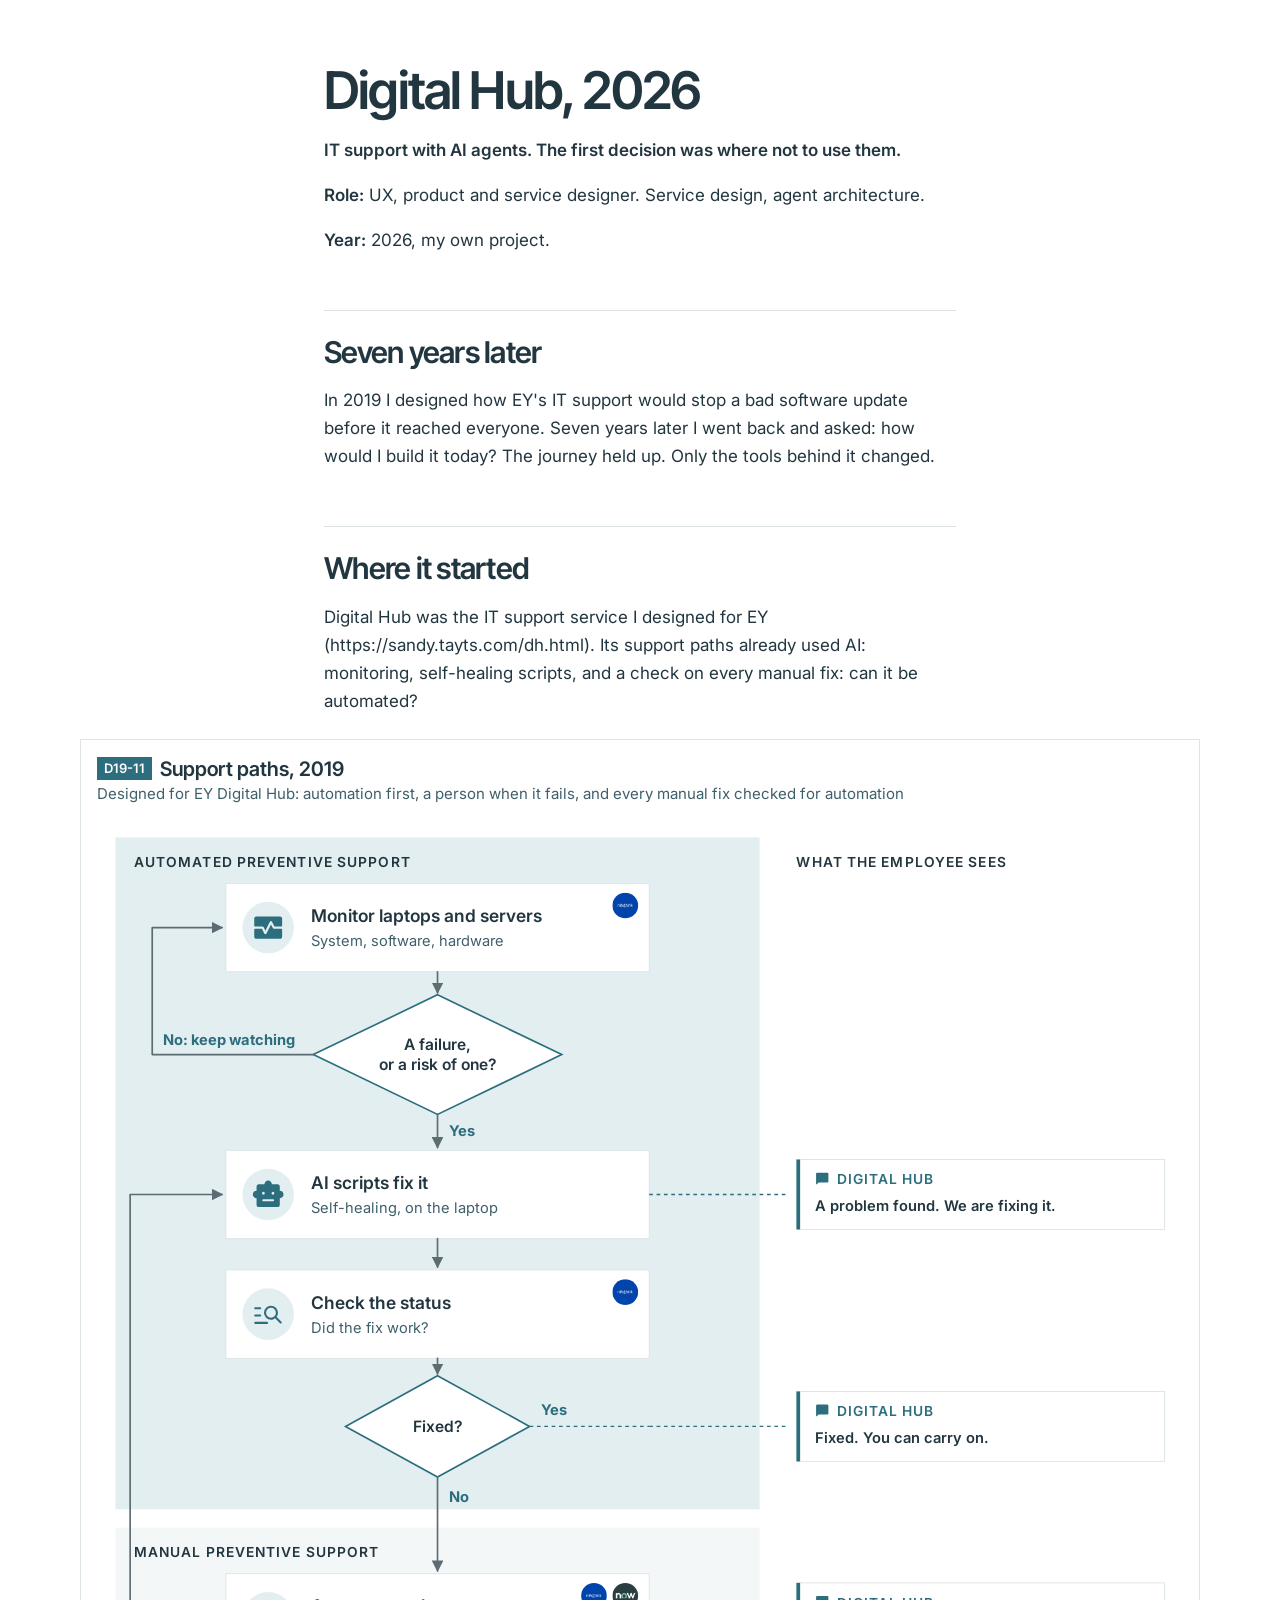
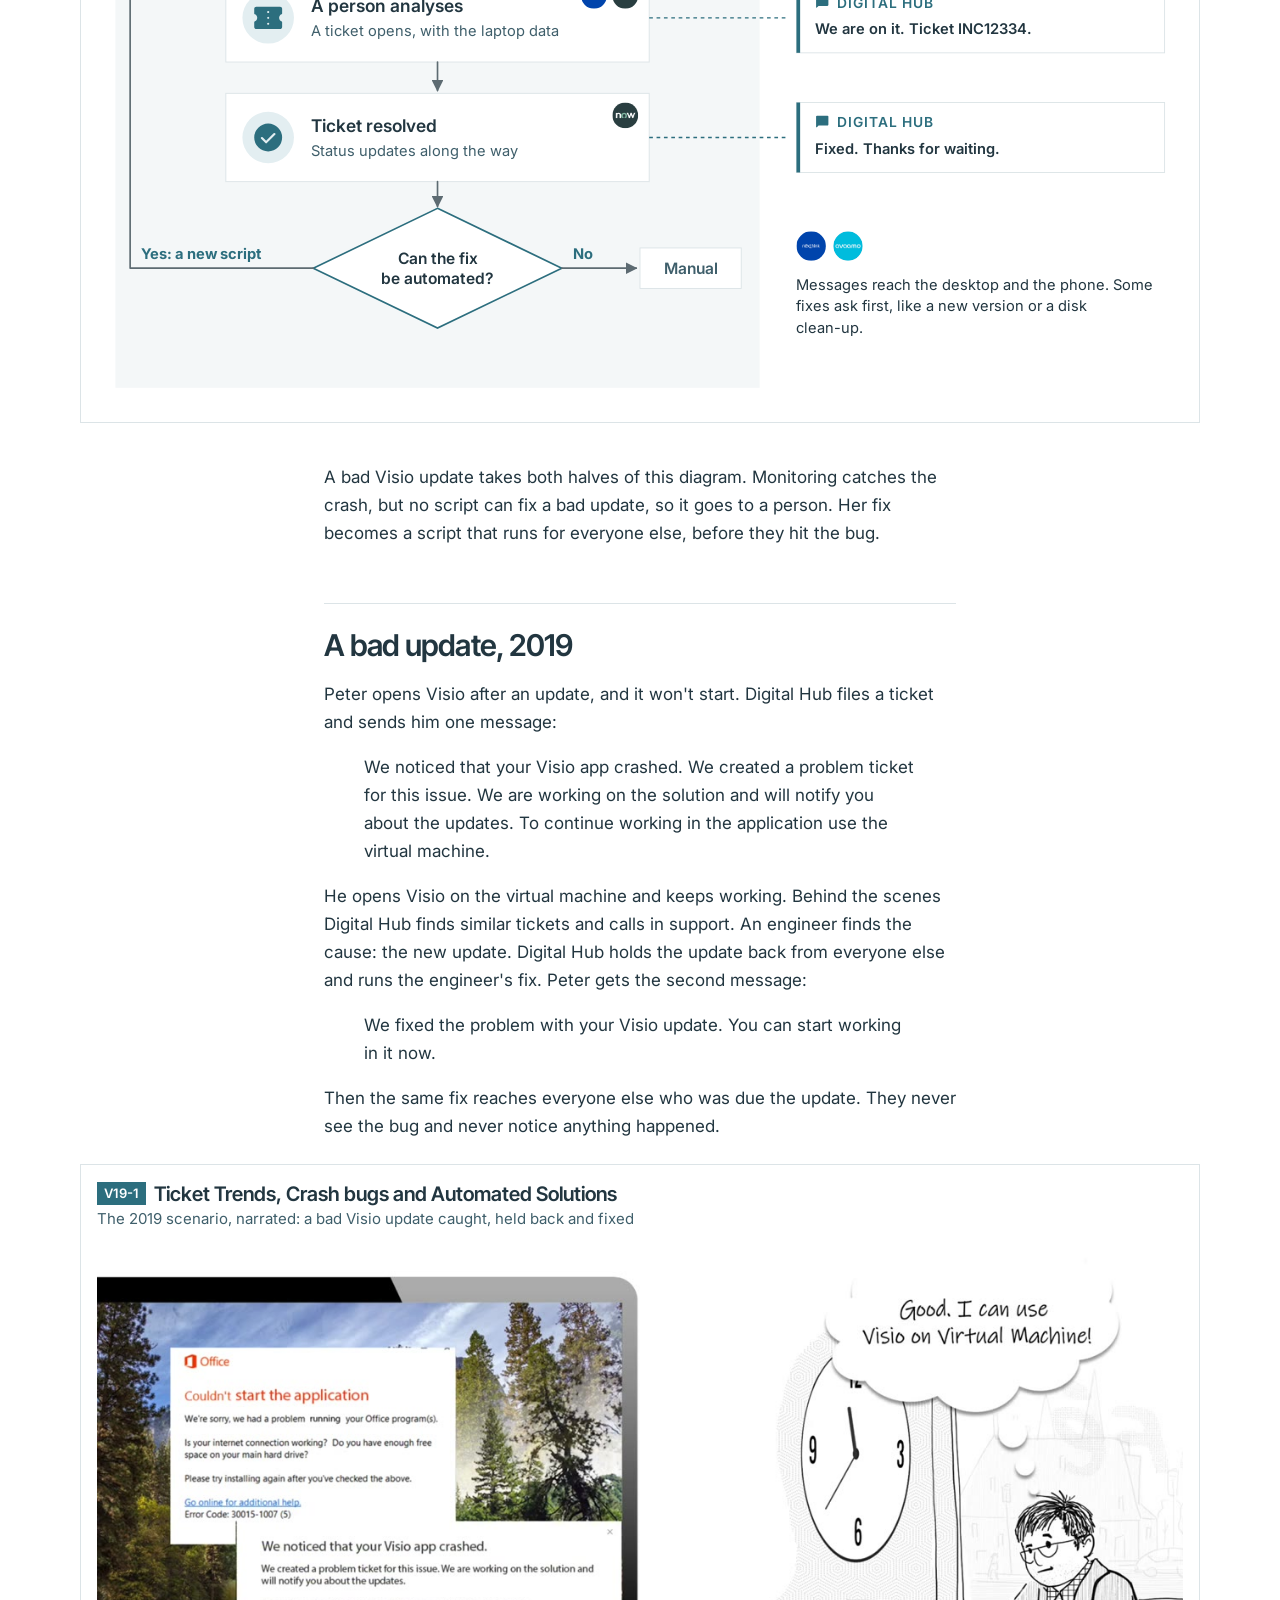
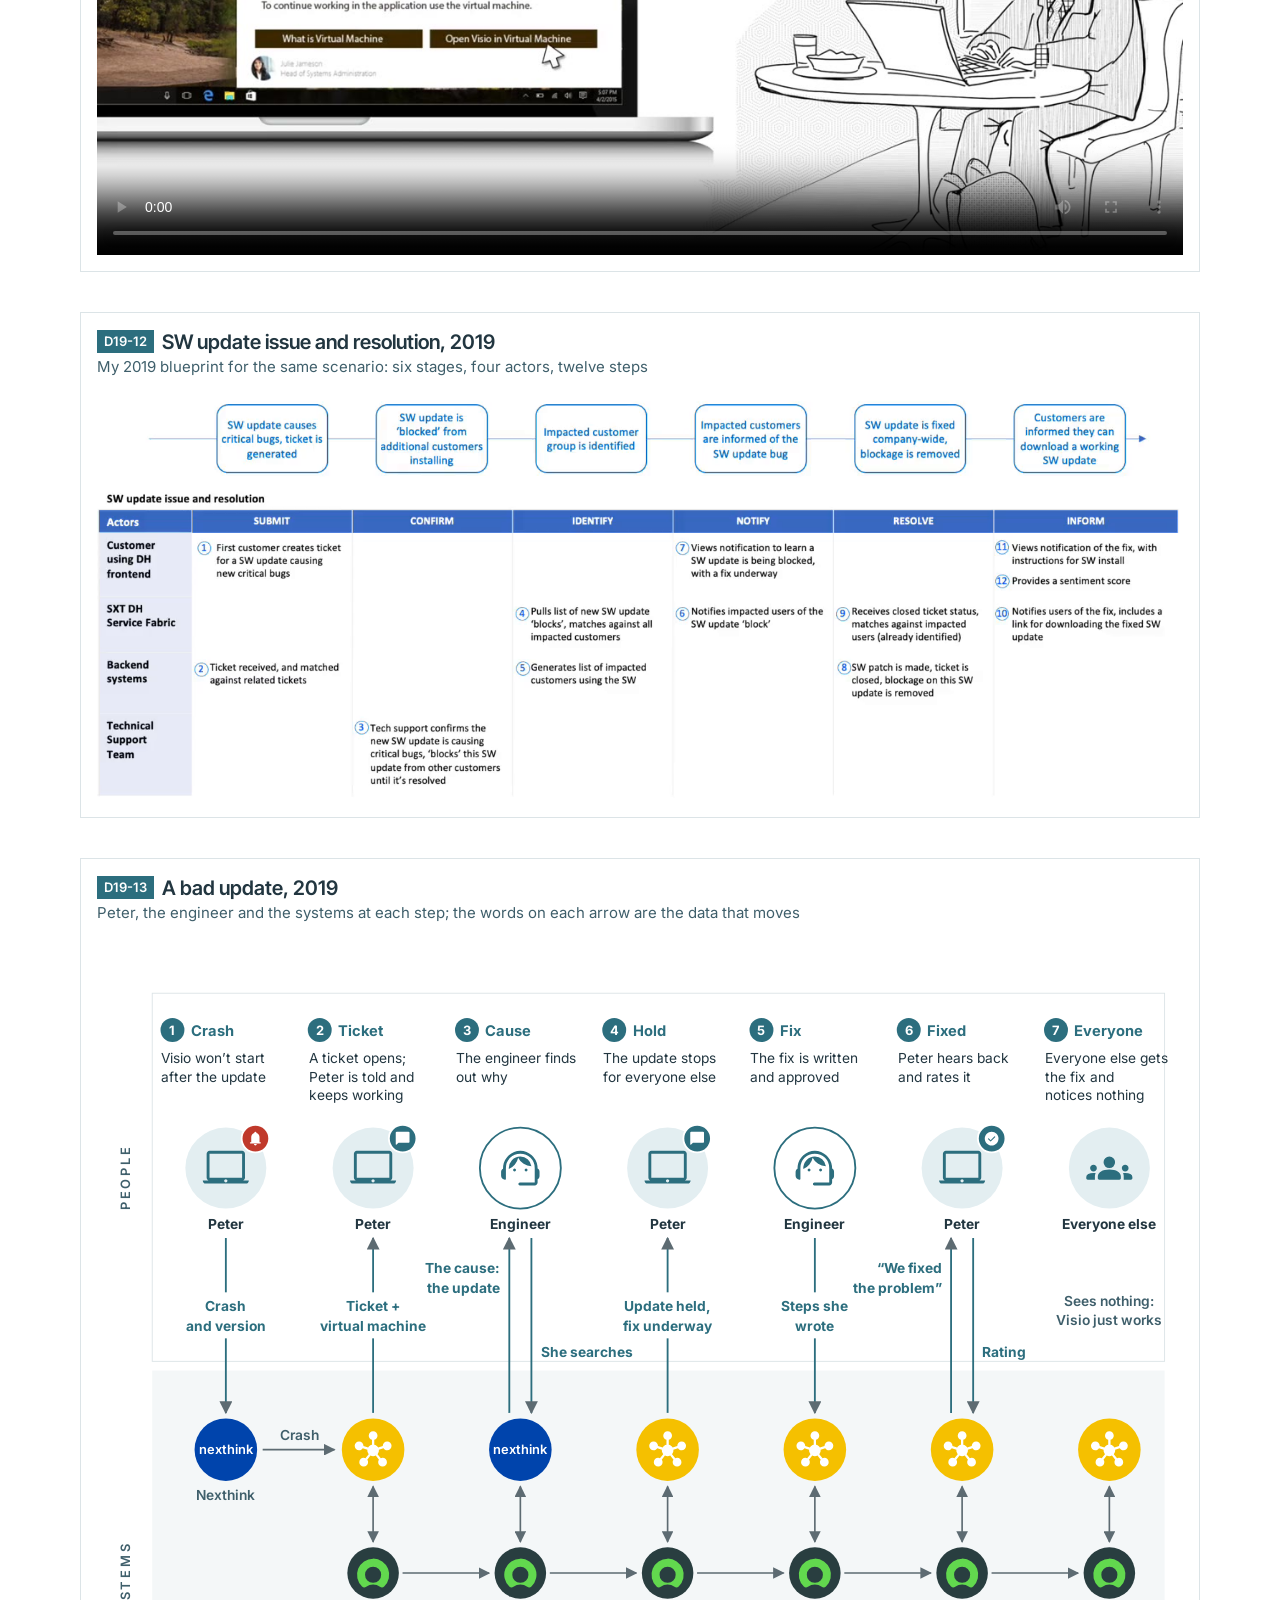
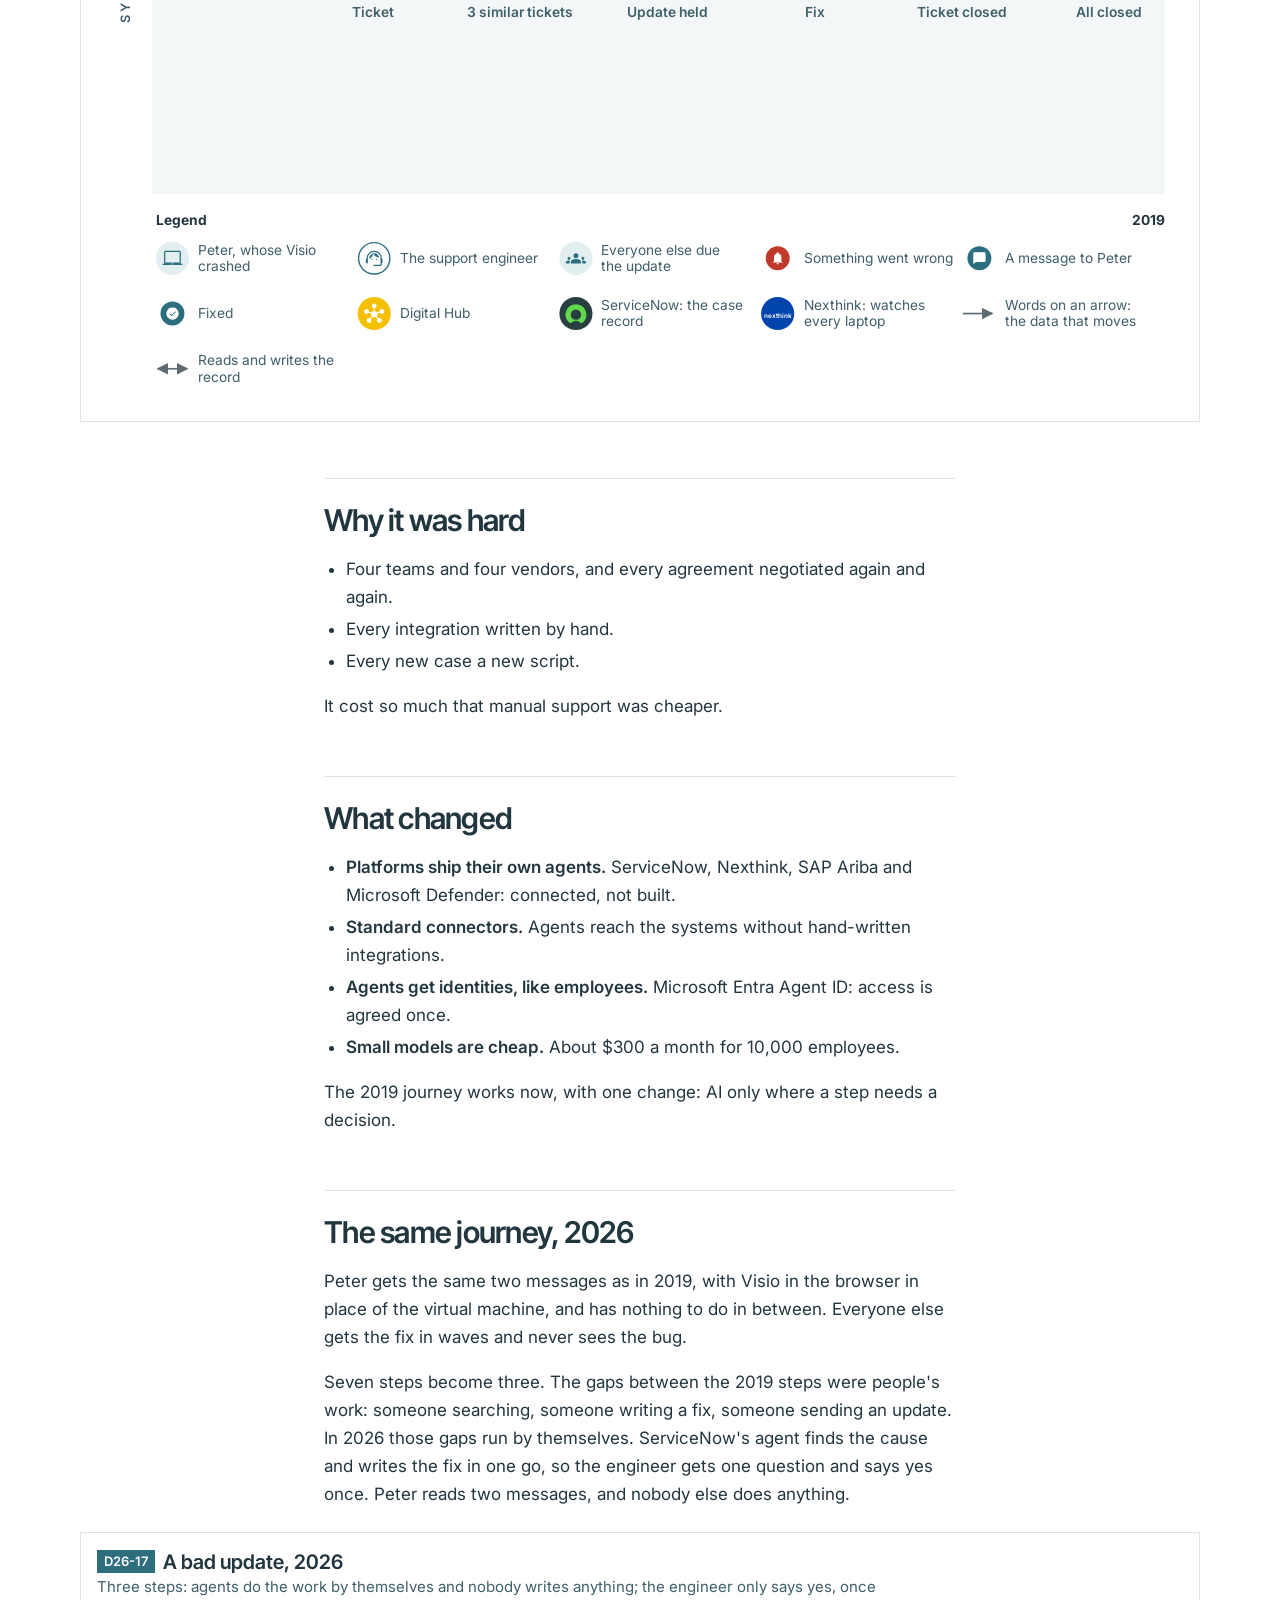
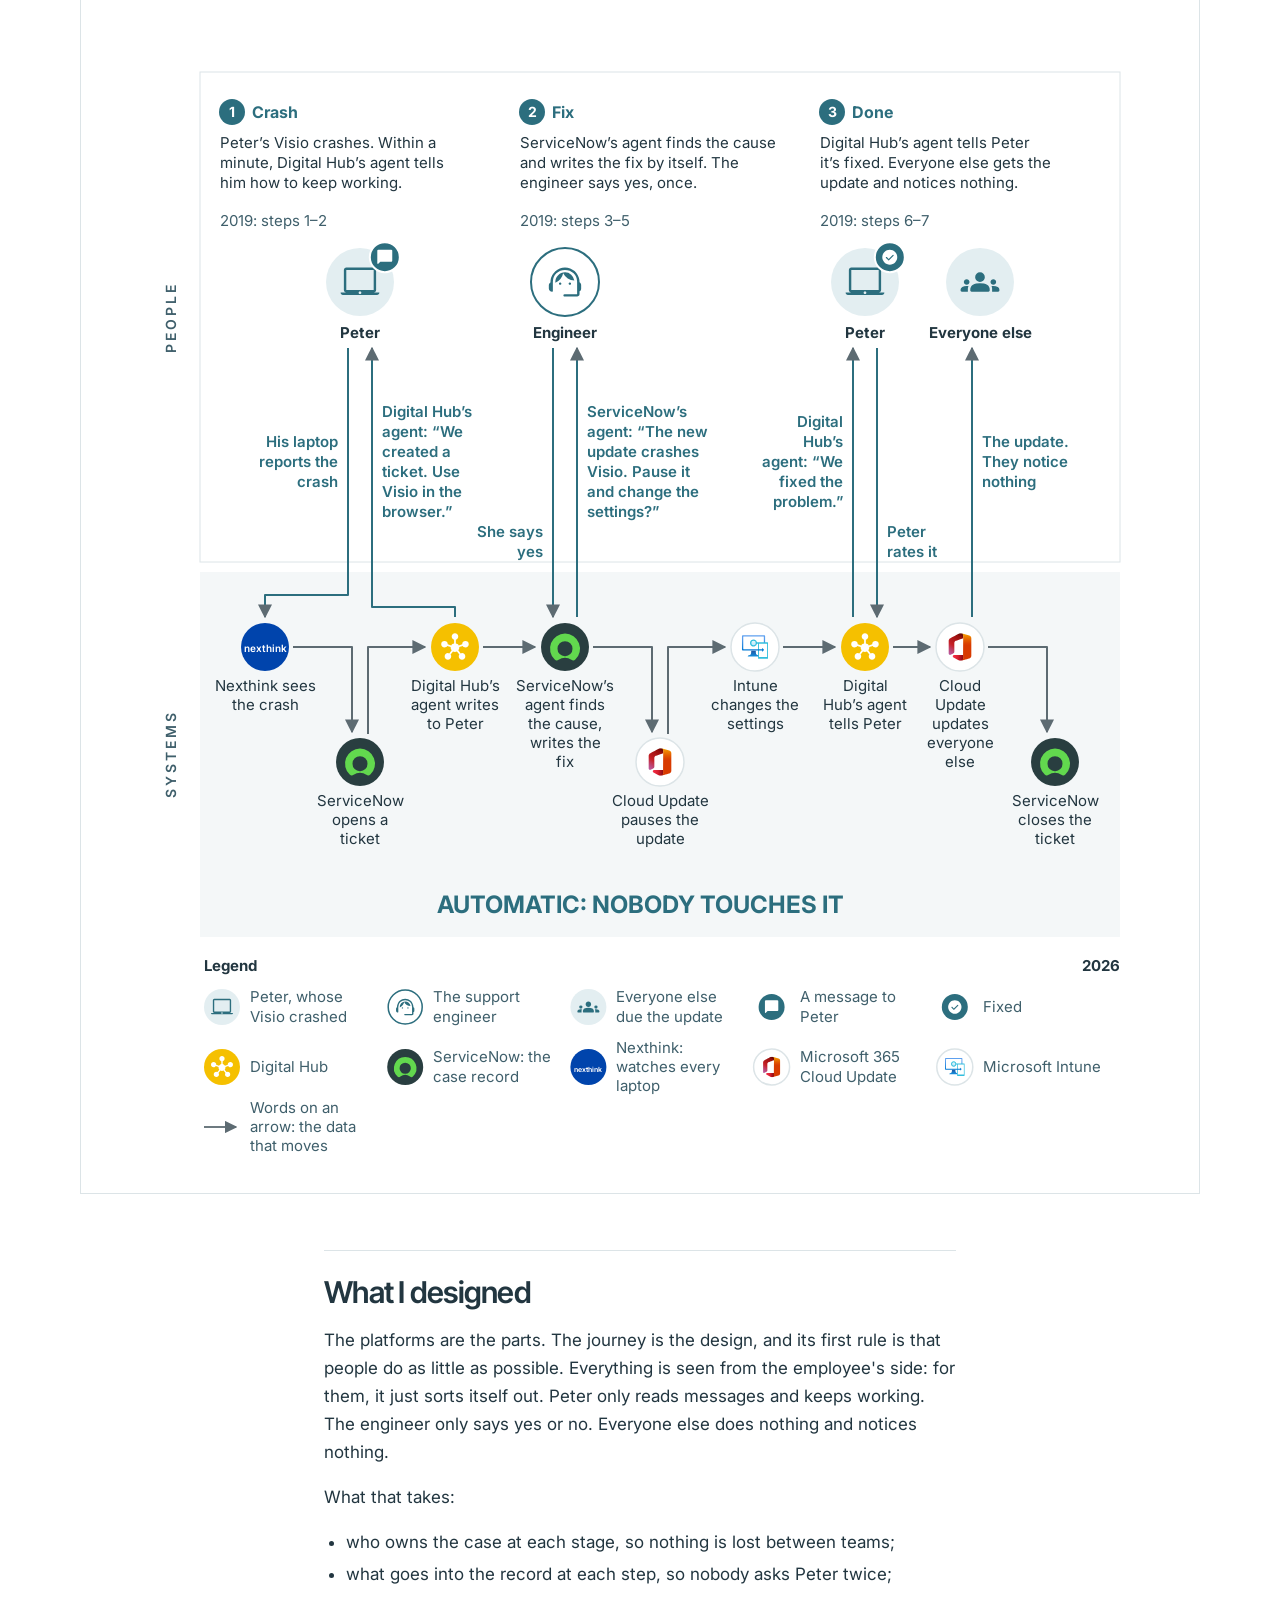
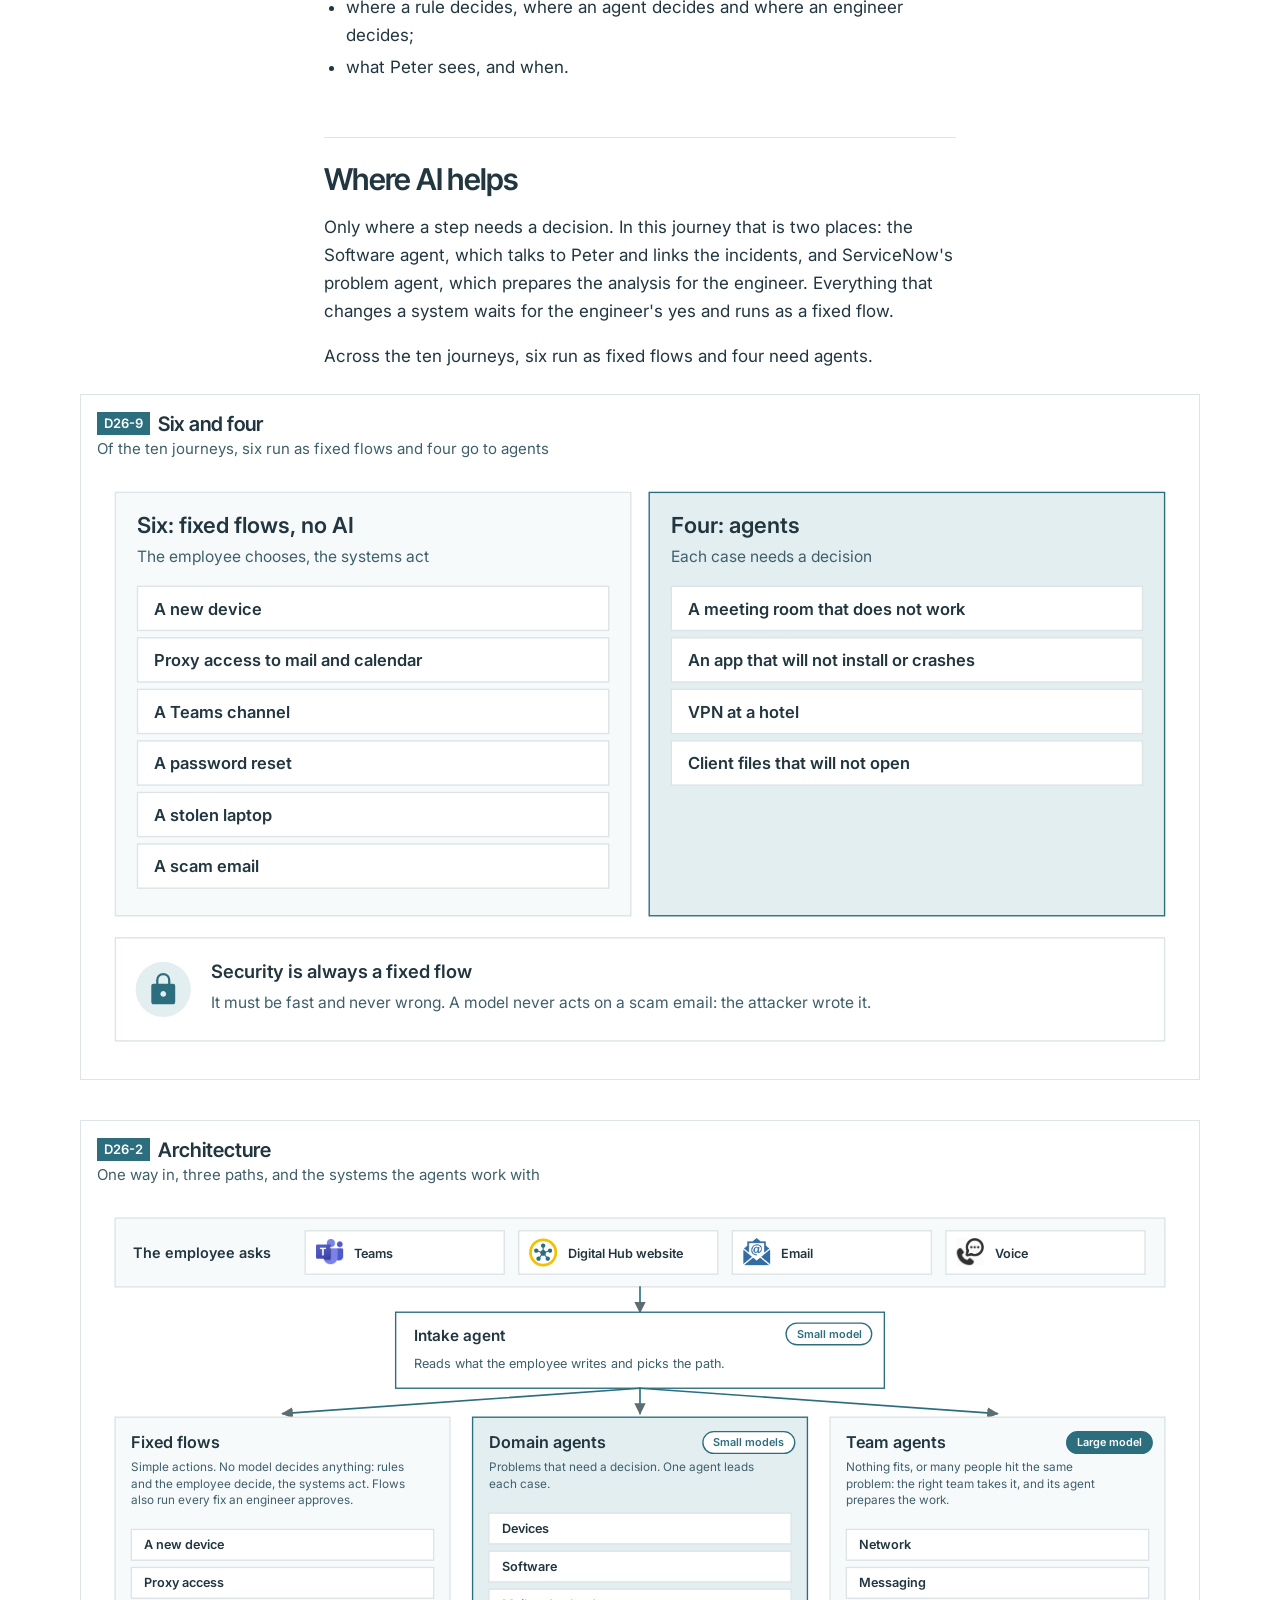
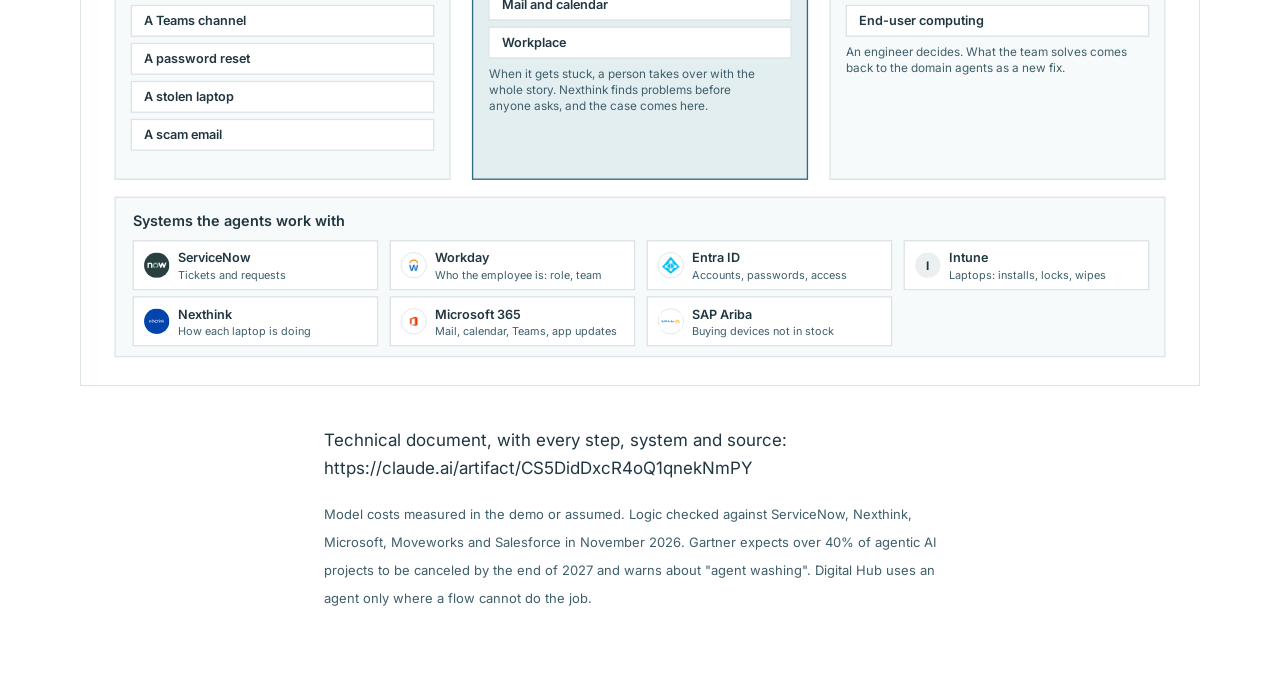
==== commit aff02618: "2026 bad update: page width, systems in two staggered rows joined by arrows; legend rows spaced Co-A" ====
--- a/case/case.html
+++ b/case/case.html
@@ -145,7 +145,7 @@
 <p>Then the same fix reaches everyone else who was due the update. They never see the bug and never notice anything happened.</p>
 <figure class="fig" id="V19-1"><figcaption><b><span class="fid">V19-1</span>Ticket Trends, Crash bugs and Automated Solutions</b><span>The 2019 scenario, narrated: a bad Visio update caught, held back and fixed</span></figcaption><video controls preload="metadata" poster="media/crash-2019-poster.jpg" src="media/crash-2019.mp4"></video></figure>
 <figure class="fig" id="D19-12"><figcaption><b><span class="fid">D19-12</span>SW update issue and resolution, 2019</b><span>My 2019 blueprint for the same scenario: six stages, four actors, twelve steps</span></figcaption><img src="media/blueprint-2019.png" alt="2019 blueprint: Submit, Confirm, Identify, Notify, Resolve, Inform, with the customer, the Digital Hub service layer, backend systems and technical support"/></figure>
-<figure class="fig" id="D19-13"><figcaption><b><span class="fid">D19-13</span>A bad update, 2019</b><span>Peter, the engineer and the systems at each step; the words on each arrow are the data that moves</span></figcaption><svg xmlns="http://www.w3.org/2000/svg" viewBox="0 0 1180 1130" role="img" aria-label="A bad Visio update in 2019: Peter gets two messages, the ticket with a workaround and the fix; the engineer searches for the cause and writes the fix; Digital Hub runs it for everyone else, who notice nothing; every step reads and writes the ServiceNow ticket" class="case-diagram" width="1180" height="1130">
+<figure class="fig" id="D19-13"><figcaption><b><span class="fid">D19-13</span>A bad update, 2019</b><span>Peter, the engineer and the systems at each step; the words on each arrow are the data that moves</span></figcaption><svg xmlns="http://www.w3.org/2000/svg" viewBox="0 0 1180 1160" role="img" aria-label="A bad Visio update in 2019: Peter gets two messages, the ticket with a workaround and the fix; the engineer searches for the cause and writes the fix; Digital Hub runs it for everyone else, who notice nothing; every step reads and writes the ServiceNow ticket" class="case-diagram" width="1180" height="1160">
 <defs><marker id="mbu19" viewBox="0 0 10 10" refX="9" refY="5" markerWidth="7" markerHeight="7" orient="auto-start-reverse"><path d="M0 0L10 5L0 10z" fill="#5d6b72"/></marker></defs>
 <rect x="60" y="60" width="1100" height="400" rx="0" fill="#fff" stroke="#dce4e7" stroke-width="1"/>
 <rect x="60" y="470" width="1100" height="460" rx="0" fill="#f4f7f8" stroke="#f4f7f8" stroke-width="0"/>
@@ -170,26 +170,26 @@
 <circle cx="958.8" cy="1000" r="13" fill="#2c6e7e"/>
 <path d="M240-240 131-131q-14 14-32.5 6.5T80-152v-668q0-24 18-42t42-18h680q24 0 42 18t18 42v520q0 24-18 42t-42 18H240Z" fill="#fff" transform="translate(950.8 1008.0) scale(0.0167)"/>
 <text x="987" y="1005" font-family="'Inter', sans-serif" font-size="15" font-weight="400" fill="#3f5f6b" text-anchor="start">A message to Peter</text>
-<circle cx="82.0" cy="1050" r="13" fill="#2c6e7e"/>
-<path d="m421-389-98-98q-9-9-22-9t-23 10q-9 9-9 22t9 22l122 123q9 9 21 9t21-9l239-239q10-10 10-23t-10-23q-10-9-23.5-8.5T635-603L421-389Zm59 309q-82 0-155-31.5t-127.5-86Q143-252 111.5-325T80-480q0-83 31.5-156t86-127Q252-817 325-848.5T480-880q83 0 156 31.5T763-763q54 54 85.5 127T880-480q0 82-31.5 155T763-197.5q-54 54.5-127 86T480-80Z" fill="#fff" transform="translate(74.0 1058.0) scale(0.0167)"/>
-<text x="110" y="1055" font-family="'Inter', sans-serif" font-size="15" font-weight="400" fill="#3f5f6b" text-anchor="start">Fixed</text>
-<circle cx="301.2" cy="1050" r="18" fill="#f5c000"/>
-<path d="M153-73q-33-33-33-81t33-81q33-33 81-33 14 0 24.5 2.5T280-258l85-106q-19-23-29-52.5t-5-61.5l-121-41q-15 25-39.5 39T114-466q-48 0-81-33T0-580q0-48 33-81t81-33q48 0 81 33t33 81v4l122 42q18-32 43.5-49t56.5-24v-129q-39-11-61.5-43T366-846q0-48 33-81t81-33q48 0 81 33t33 81q0 35-23 67t-61 43v129q31 7 57 24t44 49l121-42v-4q0-48 33-81t81-33q48 0 81 33t33 81q0 48-33 81t-81 33q-32 0-57-14t-39-39l-121 41q5 32-4.5 61.5T595-364l85 106q11-5 21.5-7.5T726-268q48 0 81 33t33 81q0 48-33 81t-81 33q-48 0-81-33t-33-81q0-20 5.5-36t15.5-31l-85-106q-32 17-68.5 17T411-327l-84 107q10 15 15.5 30.5T348-154q0 48-33 81t-81 33q-48 0-81-33Z" fill="#fff" transform="translate(290.2 1061.0) scale(0.0229)"/>
-<text x="329" y="1055" font-family="'Inter', sans-serif" font-size="15" font-weight="400" fill="#3f5f6b" text-anchor="start">Digital Hub</text>
-<circle cx="520.4" cy="1050" r="18" fill="#293e40"/>
-<image href="[data-uri]" x="502.4" y="1032" width="36" height="36"/>
-<text x="548" y="1046" font-family="'Inter', sans-serif" font-size="15" font-weight="400" fill="#3f5f6b" text-anchor="start">ServiceNow: the case</text>
-<text x="548" y="1064" font-family="'Inter', sans-serif" font-size="15" font-weight="400" fill="#3f5f6b" text-anchor="start">record</text>
-<circle cx="739.5999999999999" cy="1050" r="18" fill="#0044ac"/>
-<text x="740" y="1055" font-family="'Inter', sans-serif" font-size="7" font-weight="600" fill="#fff" text-anchor="middle">nexthink</text>
-<text x="768" y="1046" font-family="'Inter', sans-serif" font-size="15" font-weight="400" fill="#3f5f6b" text-anchor="start">Nexthink: watches</text>
-<text x="768" y="1064" font-family="'Inter', sans-serif" font-size="15" font-weight="400" fill="#3f5f6b" text-anchor="start">every laptop</text>
-<path d="M940.8 1050h32" stroke="#5d6b72" stroke-width="1.8" marker-end="url(#mbu19)"/>
-<text x="987" y="1046" font-family="'Inter', sans-serif" font-size="15" font-weight="400" fill="#3f5f6b" text-anchor="start">Words on an arrow:</text>
-<text x="987" y="1064" font-family="'Inter', sans-serif" font-size="15" font-weight="400" fill="#3f5f6b" text-anchor="start">the data that moves</text>
-<path d="M66.0 1100h32" stroke="#5d6b72" stroke-width="1.8" marker-start="url(#mbu19)" marker-end="url(#mbu19)"/>
-<text x="110" y="1096" font-family="'Inter', sans-serif" font-size="15" font-weight="400" fill="#3f5f6b" text-anchor="start">Reads and writes the</text>
-<text x="110" y="1114" font-family="'Inter', sans-serif" font-size="15" font-weight="400" fill="#3f5f6b" text-anchor="start">record</text>
+<circle cx="82.0" cy="1060" r="13" fill="#2c6e7e"/>
+<path d="m421-389-98-98q-9-9-22-9t-23 10q-9 9-9 22t9 22l122 123q9 9 21 9t21-9l239-239q10-10 10-23t-10-23q-10-9-23.5-8.5T635-603L421-389Zm59 309q-82 0-155-31.5t-127.5-86Q143-252 111.5-325T80-480q0-83 31.5-156t86-127Q252-817 325-848.5T480-880q83 0 156 31.5T763-763q54 54 85.5 127T880-480q0 82-31.5 155T763-197.5q-54 54.5-127 86T480-80Z" fill="#fff" transform="translate(74.0 1068.0) scale(0.0167)"/>
+<text x="110" y="1065" font-family="'Inter', sans-serif" font-size="15" font-weight="400" fill="#3f5f6b" text-anchor="start">Fixed</text>
+<circle cx="301.2" cy="1060" r="18" fill="#f5c000"/>
+<path d="M153-73q-33-33-33-81t33-81q33-33 81-33 14 0 24.5 2.5T280-258l85-106q-19-23-29-52.5t-5-61.5l-121-41q-15 25-39.5 39T114-466q-48 0-81-33T0-580q0-48 33-81t81-33q48 0 81 33t33 81v4l122 42q18-32 43.5-49t56.5-24v-129q-39-11-61.5-43T366-846q0-48 33-81t81-33q48 0 81 33t33 81q0 35-23 67t-61 43v129q31 7 57 24t44 49l121-42v-4q0-48 33-81t81-33q48 0 81 33t33 81q0 48-33 81t-81 33q-32 0-57-14t-39-39l-121 41q5 32-4.5 61.5T595-364l85 106q11-5 21.5-7.5T726-268q48 0 81 33t33 81q0 48-33 81t-81 33q-48 0-81-33t-33-81q0-20 5.5-36t15.5-31l-85-106q-32 17-68.5 17T411-327l-84 107q10 15 15.5 30.5T348-154q0 48-33 81t-81 33q-48 0-81-33Z" fill="#fff" transform="translate(290.2 1071.0) scale(0.0229)"/>
+<text x="329" y="1065" font-family="'Inter', sans-serif" font-size="15" font-weight="400" fill="#3f5f6b" text-anchor="start">Digital Hub</text>
+<circle cx="520.4" cy="1060" r="18" fill="#293e40"/>
+<image href="[data-uri]" x="502.4" y="1042" width="36" height="36"/>
+<text x="548" y="1056" font-family="'Inter', sans-serif" font-size="15" font-weight="400" fill="#3f5f6b" text-anchor="start">ServiceNow: the case</text>
+<text x="548" y="1074" font-family="'Inter', sans-serif" font-size="15" font-weight="400" fill="#3f5f6b" text-anchor="start">record</text>
+<circle cx="739.5999999999999" cy="1060" r="18" fill="#0044ac"/>
+<text x="740" y="1065" font-family="'Inter', sans-serif" font-size="7" font-weight="600" fill="#fff" text-anchor="middle">nexthink</text>
+<text x="768" y="1056" font-family="'Inter', sans-serif" font-size="15" font-weight="400" fill="#3f5f6b" text-anchor="start">Nexthink: watches</text>
+<text x="768" y="1074" font-family="'Inter', sans-serif" font-size="15" font-weight="400" fill="#3f5f6b" text-anchor="start">every laptop</text>
+<path d="M940.8 1060h32" stroke="#5d6b72" stroke-width="1.8" marker-end="url(#mbu19)"/>
+<text x="987" y="1056" font-family="'Inter', sans-serif" font-size="15" font-weight="400" fill="#3f5f6b" text-anchor="start">Words on an arrow:</text>
+<text x="987" y="1074" font-family="'Inter', sans-serif" font-size="15" font-weight="400" fill="#3f5f6b" text-anchor="start">the data that moves</text>
+<path d="M66.0 1120h32" stroke="#5d6b72" stroke-width="1.8" marker-start="url(#mbu19)" marker-end="url(#mbu19)"/>
+<text x="110" y="1116" font-family="'Inter', sans-serif" font-size="15" font-weight="400" fill="#3f5f6b" text-anchor="start">Reads and writes the</text>
+<text x="110" y="1134" font-family="'Inter', sans-serif" font-size="15" font-weight="400" fill="#3f5f6b" text-anchor="start">record</text>
 <circle cx="82.0" cy="100" r="13" fill="#2c6e7e"/>
 <text x="82" y="105" font-family="'Inter', sans-serif" font-size="14" font-weight="700" fill="#fff" text-anchor="middle">1</text>
 <text x="102" y="106" font-family="'Inter', sans-serif" font-size="16" font-weight="700" fill="#2c6e7e" text-anchor="start">Crash</text>
@@ -228,10 +228,10 @@
 <text x="1030" y="156" font-family="'Inter', sans-serif" font-size="15" font-weight="400" fill="#223640" text-anchor="start">the fix and</text>
 <text x="1030" y="176" font-family="'Inter', sans-serif" font-size="15" font-weight="400" fill="#223640" text-anchor="start">notices nothing</text>
 <circle cx="140" cy="250" r="44" fill="#e3eef1"/>
-<path d="M57-160q-23.51 0-40.26-17.63Q0-195.25 0-220h141q-24 0-42-18t-18-42v-500q0-24 18-42t42-18h678q24 0 42 18t18 42v500q0 24-18 42t-42 18h141q0 25-17.62 42.5Q924.75-160 900-160H57Zm447-32q10-10 10-24t-10-24q-10-10-24-10t-24 10q-10 10-10 24t10 24q10 10 24 10t24-10Zm-363-88h678v-500H141v500Zm0 0v-500 500Z" fill="#2c6e7e" transform="translate(115.0 275.0) scale(0.0521)"/>
+<path d="M57-160q-23.51 0-40.26-17.63Q0-195.25 0-220h141q-24 0-42-18t-18-42v-500q0-24 18-42t42-18h678q24 0 42 18t18 42v500q0 24-18 42t-42 18h141q0 25-17.62 42.5Q924.75-160 900-160H57Zm447-32q10-10 10-24t-10-24q-10-10-24-10t-24 10q-10 10-10 24t10 24q10 10 24 10t24-10Zm-363-88h678v-500H141v500Zm0 0v-500 500Z" fill="#2c6e7e" transform="translate(114.9 275.1) scale(0.0522)"/>
 <text x="140" y="316" font-family="'Inter', sans-serif" font-size="15" font-weight="700" fill="#223640" text-anchor="middle">Peter</text>
-<circle cx="172" cy="218" r="15" fill="#c0392b" stroke="#fff" stroke-width="2"/>
-<path d="M190-200q-13 0-21.5-8.5T160-230q0-13 8.5-21.5T190-260h50v-304q0-84 49.5-150.5T420-798v-22q0-25 17.5-42.5T480-880q25 0 42.5 17.5T540-820v22q81 17 130.5 83.5T720-564v304h50q13 0 21.5 8.5T800-230q0 13-8.5 21.5T770-200H190ZM480-80q-33 0-56.5-23.5T400-160h160q0 33-23.5 56.5T480-80Z" fill="#fff" transform="translate(163.0 227.0) scale(0.0187)"/>
+<circle cx="172.12" cy="217.88" r="15" fill="#c0392b" stroke="#fff" stroke-width="2"/>
+<path d="M190-200q-13 0-21.5-8.5T160-230q0-13 8.5-21.5T190-260h50v-304q0-84 49.5-150.5T420-798v-22q0-25 17.5-42.5T480-880q25 0 42.5 17.5T540-820v22q81 17 130.5 83.5T720-564v304h50q13 0 21.5 8.5T800-230q0 13-8.5 21.5T770-200H190ZM480-80q-33 0-56.5-23.5T400-160h160q0 33-23.5 56.5T480-80Z" fill="#fff" transform="translate(163.1 226.9) scale(0.0187)"/>
 <circle cx="140" cy="556" r="34" fill="#0044ac"/>
 <text x="140" y="561" font-family="'Inter', sans-serif" font-size="14" font-weight="600" fill="#fff" text-anchor="middle">nexthink</text>
 <text x="140" y="611" font-family="'Inter', sans-serif" font-size="15" font-weight="600" fill="#3f5f6b" text-anchor="middle">Nexthink</text>
@@ -240,10 +240,10 @@
 <text x="140" y="405" font-family="'Inter', sans-serif" font-size="15" font-weight="700" fill="#2c6e7e" text-anchor="middle">Crash</text>
 <text x="140" y="427" font-family="'Inter', sans-serif" font-size="15" font-weight="700" fill="#2c6e7e" text-anchor="middle">and version</text>
 <circle cx="300" cy="250" r="44" fill="#e3eef1"/>
-<path d="M57-160q-23.51 0-40.26-17.63Q0-195.25 0-220h141q-24 0-42-18t-18-42v-500q0-24 18-42t42-18h678q24 0 42 18t18 42v500q0 24-18 42t-42 18h141q0 25-17.62 42.5Q924.75-160 900-160H57Zm447-32q10-10 10-24t-10-24q-10-10-24-10t-24 10q-10 10-10 24t10 24q10 10 24 10t24-10Zm-363-88h678v-500H141v500Zm0 0v-500 500Z" fill="#2c6e7e" transform="translate(275.0 275.0) scale(0.0521)"/>
+<path d="M57-160q-23.51 0-40.26-17.63Q0-195.25 0-220h141q-24 0-42-18t-18-42v-500q0-24 18-42t42-18h678q24 0 42 18t18 42v500q0 24-18 42t-42 18h141q0 25-17.62 42.5Q924.75-160 900-160H57Zm447-32q10-10 10-24t-10-24q-10-10-24-10t-24 10q-10 10-10 24t10 24q10 10 24 10t24-10Zm-363-88h678v-500H141v500Zm0 0v-500 500Z" fill="#2c6e7e" transform="translate(274.9 275.1) scale(0.0522)"/>
 <text x="300" y="316" font-family="'Inter', sans-serif" font-size="15" font-weight="700" fill="#223640" text-anchor="middle">Peter</text>
-<circle cx="332" cy="218" r="15" fill="#2c6e7e" stroke="#fff" stroke-width="2"/>
-<path d="M240-240 131-131q-14 14-32.5 6.5T80-152v-668q0-24 18-42t42-18h680q24 0 42 18t18 42v520q0 24-18 42t-42 18H240Z" fill="#fff" transform="translate(323.0 227.0) scale(0.0187)"/>
+<circle cx="332.12" cy="217.88" r="15" fill="#2c6e7e" stroke="#fff" stroke-width="2"/>
+<path d="M240-240 131-131q-14 14-32.5 6.5T80-152v-668q0-24 18-42t42-18h680q24 0 42 18t18 42v520q0 24-18 42t-42 18H240Z" fill="#fff" transform="translate(323.1 226.9) scale(0.0187)"/>
 <circle cx="300" cy="556" r="34" fill="#f5c000"/>
 <path d="M153-73q-33-33-33-81t33-81q33-33 81-33 14 0 24.5 2.5T280-258l85-106q-19-23-29-52.5t-5-61.5l-121-41q-15 25-39.5 39T114-466q-48 0-81-33T0-580q0-48 33-81t81-33q48 0 81 33t33 81v4l122 42q18-32 43.5-49t56.5-24v-129q-39-11-61.5-43T366-846q0-48 33-81t81-33q48 0 81 33t33 81q0 35-23 67t-61 43v129q31 7 57 24t44 49l121-42v-4q0-48 33-81t81-33q48 0 81 33t33 81q0 48-33 81t-81 33q-32 0-57-14t-39-39l-121 41q5 32-4.5 61.5T595-364l85 106q11-5 21.5-7.5T726-268q48 0 81 33t33 81q0 48-33 81t-81 33q-48 0-81-33t-33-81q0-20 5.5-36t15.5-31l-85-106q-32 17-68.5 17T411-327l-84 107q10 15 15.5 30.5T348-154q0 48-33 81t-81 33q-48 0-81-33Z" fill="#fff" transform="translate(280.0 576.0) scale(0.0417)"/>
 <circle cx="300" cy="690" r="28" fill="#293e40"/>
@@ -257,7 +257,7 @@
 <text x="300" y="427" font-family="'Inter', sans-serif" font-size="15" font-weight="700" fill="#2c6e7e" text-anchor="middle">virtual machine</text>
 <path d="M300 596V656" fill="none" stroke="#5d6b72" stroke-width="1.8" marker-start="url(#mbu19)" marker-end="url(#mbu19)"/>
 <circle cx="460" cy="250" r="44" fill="#fff" stroke="#2c6e7e" stroke-width="2"/>
-<path d="M470-120q-12.75 0-21.37-8.68-8.63-8.67-8.63-21.5 0-12.82 8.63-21.32 8.62-8.5 21.37-8.5h310v-304q0-123.69-87.32-209.84Q605.36-780 480-780q-125.36 0-212.68 86.16Q180-607.69 180-484v224q0 8.5-5.75 14.25T160-240q-33 0-56.5-23.5T80-320v-80q0-21 10.5-39.5T120-469l3-53q8-68 39.5-126t79-101q47.5-43 109-67T480-840q68 0 129 24t109 66.5Q766-707 797-649t40 126l3 52q19 9 29.5 27t10.5 38v92q0 20-10.5 38T840-249v69q0 24.75-17.62 42.37Q804.75-120 780-120H470ZM338.5-418.68q-8.5-8.67-8.5-21.5 0-12.82 8.68-21.32 8.67-8.5 21.5-8.5 12.82 0 21.32 8.68 8.5 8.67 8.5 21.5 0 12.82-8.68 21.32-8.67 8.5-21.5 8.5-12.82 0-21.32-8.68Zm240 0q-8.5-8.67-8.5-21.5 0-12.82 8.68-21.32 8.67-8.5 21.5-8.5 12.82 0 21.32 8.68 8.5 8.67 8.5 21.5 0 12.82-8.68 21.32-8.67 8.5-21.5 8.5-12.82 0-21.32-8.68ZM241-462q-7-106 64-182t177-76q87 0 151 57.5T711-519q-89-1-162.5-50T434.72-698Q419-618 367.5-555.5T241-462Z" fill="#2c6e7e" transform="translate(435.0 275.0) scale(0.0521)"/>
+<path d="M470-120q-12.75 0-21.37-8.68-8.63-8.67-8.63-21.5 0-12.82 8.63-21.32 8.62-8.5 21.37-8.5h310v-304q0-123.69-87.32-209.84Q605.36-780 480-780q-125.36 0-212.68 86.16Q180-607.69 180-484v224q0 8.5-5.75 14.25T160-240q-33 0-56.5-23.5T80-320v-80q0-21 10.5-39.5T120-469l3-53q8-68 39.5-126t79-101q47.5-43 109-67T480-840q68 0 129 24t109 66.5Q766-707 797-649t40 126l3 52q19 9 29.5 27t10.5 38v92q0 20-10.5 38T840-249v69q0 24.75-17.62 42.37Q804.75-120 780-120H470ZM338.5-418.68q-8.5-8.67-8.5-21.5 0-12.82 8.68-21.32 8.67-8.5 21.5-8.5 12.82 0 21.32 8.68 8.5 8.67 8.5 21.5 0 12.82-8.68 21.32-8.67 8.5-21.5 8.5-12.82 0-21.32-8.68Zm240 0q-8.5-8.67-8.5-21.5 0-12.82 8.68-21.32 8.67-8.5 21.5-8.5 12.82 0 21.32 8.68 8.5 8.67 8.5 21.5 0 12.82-8.68 21.32-8.67 8.5-21.5 8.5-12.82 0-21.32-8.68ZM241-462q-7-106 64-182t177-76q87 0 151 57.5T711-519q-89-1-162.5-50T434.72-698Q419-618 367.5-555.5T241-462Z" fill="#2c6e7e" transform="translate(434.9 275.1) scale(0.0522)"/>
 <text x="460" y="316" font-family="'Inter', sans-serif" font-size="15" font-weight="700" fill="#223640" text-anchor="middle">Engineer</text>
 <circle cx="460" cy="556" r="34" fill="#0044ac"/>
 <text x="460" y="561" font-family="'Inter', sans-serif" font-size="14" font-weight="600" fill="#fff" text-anchor="middle">nexthink</text>
@@ -272,10 +272,10 @@
 <text x="482" y="455" font-family="'Inter', sans-serif" font-size="15" font-weight="700" fill="#2c6e7e" text-anchor="start">She searches</text>
 <path d="M460 596V656" fill="none" stroke="#5d6b72" stroke-width="1.8" marker-start="url(#mbu19)" marker-end="url(#mbu19)"/>
 <circle cx="620" cy="250" r="44" fill="#e3eef1"/>
-<path d="M57-160q-23.51 0-40.26-17.63Q0-195.25 0-220h141q-24 0-42-18t-18-42v-500q0-24 18-42t42-18h678q24 0 42 18t18 42v500q0 24-18 42t-42 18h141q0 25-17.62 42.5Q924.75-160 900-160H57Zm447-32q10-10 10-24t-10-24q-10-10-24-10t-24 10q-10 10-10 24t10 24q10 10 24 10t24-10Zm-363-88h678v-500H141v500Zm0 0v-500 500Z" fill="#2c6e7e" transform="translate(595.0 275.0) scale(0.0521)"/>
+<path d="M57-160q-23.51 0-40.26-17.63Q0-195.25 0-220h141q-24 0-42-18t-18-42v-500q0-24 18-42t42-18h678q24 0 42 18t18 42v500q0 24-18 42t-42 18h141q0 25-17.62 42.5Q924.75-160 900-160H57Zm447-32q10-10 10-24t-10-24q-10-10-24-10t-24 10q-10 10-10 24t10 24q10 10 24 10t24-10Zm-363-88h678v-500H141v500Zm0 0v-500 500Z" fill="#2c6e7e" transform="translate(594.9 275.1) scale(0.0522)"/>
 <text x="620" y="316" font-family="'Inter', sans-serif" font-size="15" font-weight="700" fill="#223640" text-anchor="middle">Peter</text>
-<circle cx="652" cy="218" r="15" fill="#2c6e7e" stroke="#fff" stroke-width="2"/>
-<path d="M240-240 131-131q-14 14-32.5 6.5T80-152v-668q0-24 18-42t42-18h680q24 0 42 18t18 42v520q0 24-18 42t-42 18H240Z" fill="#fff" transform="translate(643.0 227.0) scale(0.0187)"/>
+<circle cx="652.12" cy="217.88" r="15" fill="#2c6e7e" stroke="#fff" stroke-width="2"/>
+<path d="M240-240 131-131q-14 14-32.5 6.5T80-152v-668q0-24 18-42t42-18h680q24 0 42 18t18 42v520q0 24-18 42t-42 18H240Z" fill="#fff" transform="translate(643.1 226.9) scale(0.0187)"/>
 <circle cx="620" cy="556" r="34" fill="#f5c000"/>
 <path d="M153-73q-33-33-33-81t33-81q33-33 81-33 14 0 24.5 2.5T280-258l85-106q-19-23-29-52.5t-5-61.5l-121-41q-15 25-39.5 39T114-466q-48 0-81-33T0-580q0-48 33-81t81-33q48 0 81 33t33 81v4l122 42q18-32 43.5-49t56.5-24v-129q-39-11-61.5-43T366-846q0-48 33-81t81-33q48 0 81 33t33 81q0 35-23 67t-61 43v129q31 7 57 24t44 49l121-42v-4q0-48 33-81t81-33q48 0 81 33t33 81q0 48-33 81t-81 33q-32 0-57-14t-39-39l-121 41q5 32-4.5 61.5T595-364l85 106q11-5 21.5-7.5T726-268q48 0 81 33t33 81q0 48-33 81t-81 33q-48 0-81-33t-33-81q0-20 5.5-36t15.5-31l-85-106q-32 17-68.5 17T411-327l-84 107q10 15 15.5 30.5T348-154q0 48-33 81t-81 33q-48 0-81-33Z" fill="#fff" transform="translate(600.0 576.0) scale(0.0417)"/>
 <circle cx="620" cy="690" r="28" fill="#293e40"/>
@@ -288,7 +288,7 @@
 <text x="620" y="427" font-family="'Inter', sans-serif" font-size="15" font-weight="700" fill="#2c6e7e" text-anchor="middle">fix underway</text>
 <path d="M620 596V656" fill="none" stroke="#5d6b72" stroke-width="1.8" marker-start="url(#mbu19)" marker-end="url(#mbu19)"/>
 <circle cx="780" cy="250" r="44" fill="#fff" stroke="#2c6e7e" stroke-width="2"/>
-<path d="M470-120q-12.75 0-21.37-8.68-8.63-8.67-8.63-21.5 0-12.82 8.63-21.32 8.62-8.5 21.37-8.5h310v-304q0-123.69-87.32-209.84Q605.36-780 480-780q-125.36 0-212.68 86.16Q180-607.69 180-484v224q0 8.5-5.75 14.25T160-240q-33 0-56.5-23.5T80-320v-80q0-21 10.5-39.5T120-469l3-53q8-68 39.5-126t79-101q47.5-43 109-67T480-840q68 0 129 24t109 66.5Q766-707 797-649t40 126l3 52q19 9 29.5 27t10.5 38v92q0 20-10.5 38T840-249v69q0 24.75-17.62 42.37Q804.75-120 780-120H470ZM338.5-418.68q-8.5-8.67-8.5-21.5 0-12.82 8.68-21.32 8.67-8.5 21.5-8.5 12.82 0 21.32 8.68 8.5 8.67 8.5 21.5 0 12.82-8.68 21.32-8.67 8.5-21.5 8.5-12.82 0-21.32-8.68Zm240 0q-8.5-8.67-8.5-21.5 0-12.82 8.68-21.32 8.67-8.5 21.5-8.5 12.82 0 21.32 8.68 8.5 8.67 8.5 21.5 0 12.82-8.68 21.32-8.67 8.5-21.5 8.5-12.82 0-21.32-8.68ZM241-462q-7-106 64-182t177-76q87 0 151 57.5T711-519q-89-1-162.5-50T434.72-698Q419-618 367.5-555.5T241-462Z" fill="#2c6e7e" transform="translate(755.0 275.0) scale(0.0521)"/>
+<path d="M470-120q-12.75 0-21.37-8.68-8.63-8.67-8.63-21.5 0-12.82 8.63-21.32 8.62-8.5 21.37-8.5h310v-304q0-123.69-87.32-209.84Q605.36-780 480-780q-125.36 0-212.68 86.16Q180-607.69 180-484v224q0 8.5-5.75 14.25T160-240q-33 0-56.5-23.5T80-320v-80q0-21 10.5-39.5T120-469l3-53q8-68 39.5-126t79-101q47.5-43 109-67T480-840q68 0 129 24t109 66.5Q766-707 797-649t40 126l3 52q19 9 29.5 27t10.5 38v92q0 20-10.5 38T840-249v69q0 24.75-17.62 42.37Q804.75-120 780-120H470ZM338.5-418.68q-8.5-8.67-8.5-21.5 0-12.82 8.68-21.32 8.67-8.5 21.5-8.5 12.82 0 21.32 8.68 8.5 8.67 8.5 21.5 0 12.82-8.68 21.32-8.67 8.5-21.5 8.5-12.82 0-21.32-8.68Zm240 0q-8.5-8.67-8.5-21.5 0-12.82 8.68-21.32 8.67-8.5 21.5-8.5 12.82 0 21.32 8.68 8.5 8.67 8.5 21.5 0 12.82-8.68 21.32-8.67 8.5-21.5 8.5-12.82 0-21.32-8.68ZM241-462q-7-106 64-182t177-76q87 0 151 57.5T711-519q-89-1-162.5-50T434.72-698Q419-618 367.5-555.5T241-462Z" fill="#2c6e7e" transform="translate(754.9 275.1) scale(0.0522)"/>
 <text x="780" y="316" font-family="'Inter', sans-serif" font-size="15" font-weight="700" fill="#223640" text-anchor="middle">Engineer</text>
 <circle cx="780" cy="556" r="34" fill="#f5c000"/>
 <path d="M153-73q-33-33-33-81t33-81q33-33 81-33 14 0 24.5 2.5T280-258l85-106q-19-23-29-52.5t-5-61.5l-121-41q-15 25-39.5 39T114-466q-48 0-81-33T0-580q0-48 33-81t81-33q48 0 81 33t33 81v4l122 42q18-32 43.5-49t56.5-24v-129q-39-11-61.5-43T366-846q0-48 33-81t81-33q48 0 81 33t33 81q0 35-23 67t-61 43v129q31 7 57 24t44 49l121-42v-4q0-48 33-81t81-33q48 0 81 33t33 81q0 48-33 81t-81 33q-32 0-57-14t-39-39l-121 41q5 32-4.5 61.5T595-364l85 106q11-5 21.5-7.5T726-268q48 0 81 33t33 81q0 48-33 81t-81 33q-48 0-81-33t-33-81q0-20 5.5-36t15.5-31l-85-106q-32 17-68.5 17T411-327l-84 107q10 15 15.5 30.5T348-154q0 48-33 81t-81 33q-48 0-81-33Z" fill="#fff" transform="translate(760.0 576.0) scale(0.0417)"/>
@@ -302,10 +302,10 @@
 <text x="780" y="427" font-family="'Inter', sans-serif" font-size="15" font-weight="700" fill="#2c6e7e" text-anchor="middle">wrote</text>
 <path d="M780 596V656" fill="none" stroke="#5d6b72" stroke-width="1.8" marker-start="url(#mbu19)" marker-end="url(#mbu19)"/>
 <circle cx="940" cy="250" r="44" fill="#e3eef1"/>
-<path d="M57-160q-23.51 0-40.26-17.63Q0-195.25 0-220h141q-24 0-42-18t-18-42v-500q0-24 18-42t42-18h678q24 0 42 18t18 42v500q0 24-18 42t-42 18h141q0 25-17.62 42.5Q924.75-160 900-160H57Zm447-32q10-10 10-24t-10-24q-10-10-24-10t-24 10q-10 10-10 24t10 24q10 10 24 10t24-10Zm-363-88h678v-500H141v500Zm0 0v-500 500Z" fill="#2c6e7e" transform="translate(915.0 275.0) scale(0.0521)"/>
+<path d="M57-160q-23.51 0-40.26-17.63Q0-195.25 0-220h141q-24 0-42-18t-18-42v-500q0-24 18-42t42-18h678q24 0 42 18t18 42v500q0 24-18 42t-42 18h141q0 25-17.62 42.5Q924.75-160 900-160H57Zm447-32q10-10 10-24t-10-24q-10-10-24-10t-24 10q-10 10-10 24t10 24q10 10 24 10t24-10Zm-363-88h678v-500H141v500Zm0 0v-500 500Z" fill="#2c6e7e" transform="translate(914.9 275.1) scale(0.0522)"/>
 <text x="940" y="316" font-family="'Inter', sans-serif" font-size="15" font-weight="700" fill="#223640" text-anchor="middle">Peter</text>
-<circle cx="972" cy="218" r="15" fill="#2c6e7e" stroke="#fff" stroke-width="2"/>
-<path d="m421-389-98-98q-9-9-22-9t-23 10q-9 9-9 22t9 22l122 123q9 9 21 9t21-9l239-239q10-10 10-23t-10-23q-10-9-23.5-8.5T635-603L421-389Zm59 309q-82 0-155-31.5t-127.5-86Q143-252 111.5-325T80-480q0-83 31.5-156t86-127Q252-817 325-848.5T480-880q83 0 156 31.5T763-763q54 54 85.5 127T880-480q0 82-31.5 155T763-197.5q-54 54.5-127 86T480-80Z" fill="#fff" transform="translate(963.0 227.0) scale(0.0187)"/>
+<circle cx="972.12" cy="217.88" r="15" fill="#2c6e7e" stroke="#fff" stroke-width="2"/>
+<path d="m421-389-98-98q-9-9-22-9t-23 10q-9 9-9 22t9 22l122 123q9 9 21 9t21-9l239-239q10-10 10-23t-10-23q-10-9-23.5-8.5T635-603L421-389Zm59 309q-82 0-155-31.5t-127.5-86Q143-252 111.5-325T80-480q0-83 31.5-156t86-127Q252-817 325-848.5T480-880q83 0 156 31.5T763-763q54 54 85.5 127T880-480q0 82-31.5 155T763-197.5q-54 54.5-127 86T480-80Z" fill="#fff" transform="translate(963.1 226.9) scale(0.0187)"/>
 <circle cx="940" cy="556" r="34" fill="#f5c000"/>
 <path d="M153-73q-33-33-33-81t33-81q33-33 81-33 14 0 24.5 2.5T280-258l85-106q-19-23-29-52.5t-5-61.5l-121-41q-15 25-39.5 39T114-466q-48 0-81-33T0-580q0-48 33-81t81-33q48 0 81 33t33 81v4l122 42q18-32 43.5-49t56.5-24v-129q-39-11-61.5-43T366-846q0-48 33-81t81-33q48 0 81 33t33 81q0 35-23 67t-61 43v129q31 7 57 24t44 49l121-42v-4q0-48 33-81t81-33q48 0 81 33t33 81q0 48-33 81t-81 33q-32 0-57-14t-39-39l-121 41q5 32-4.5 61.5T595-364l85 106q11-5 21.5-7.5T726-268q48 0 81 33t33 81q0 48-33 81t-81 33q-48 0-81-33t-33-81q0-20 5.5-36t15.5-31l-85-106q-32 17-68.5 17T411-327l-84 107q10 15 15.5 30.5T348-154q0 48-33 81t-81 33q-48 0-81-33Z" fill="#fff" transform="translate(920.0 576.0) scale(0.0417)"/>
 <circle cx="940" cy="690" r="28" fill="#293e40"/>
@@ -319,7 +319,7 @@
 <text x="962" y="455" font-family="'Inter', sans-serif" font-size="15" font-weight="700" fill="#2c6e7e" text-anchor="start">Rating</text>
 <path d="M940 596V656" fill="none" stroke="#5d6b72" stroke-width="1.8" marker-start="url(#mbu19)" marker-end="url(#mbu19)"/>
 <circle cx="1100" cy="250" r="44" fill="#e3eef1"/>
-<path d="M30-240q-12.75 0-21.37-8.63Q0-257.25 0-270v-23q0-38.57 41.5-62.78Q83-380 150.38-380q12.16 0 23.39.5t22.23 2.15q-8 17.35-12 35.17-4 17.81-4 37.18v65H30Zm240 0q-12.75 0-21.37-8.63Q240-257.25 240-270v-35q0-32 17.5-58.5T307-410q32-20 76.5-30t96.5-10q53 0 97.5 10t76.5 30q32 20 49 46.5t17 58.5v35q0 12.75-8.62 21.37Q702.75-240 690-240H270Zm510 0v-65q0-19.86-3.5-37.43T765-377.27q11-1.73 22.17-2.23 11.17-.5 22.83-.5 67.5 0 108.75 23.77T960-293v23q0 12.75-8.62 21.37Q942.75-240 930-240H780ZM149.57-410q-28.57 0-49.07-20.56Q80-451.13 80-480q0-29 20.56-49.5Q121.13-550 150-550q29 0 49.5 20.5t20.5 49.93q0 28.57-20.5 49.07T149.57-410Zm660 0q-28.57 0-49.07-20.56Q740-451.13 740-480q0-29 20.56-49.5Q781.13-550 810-550q29 0 49.5 20.5t20.5 49.93q0 28.57-20.5 49.07T809.57-410ZM480-480q-50 0-85-35t-35-85q0-51 35-85.5t85-34.5q51 0 85.5 34.5T600-600q0 50-34.5 85T480-480Z" fill="#2c6e7e" transform="translate(1075.0 275.0) scale(0.0521)"/>
+<path d="M30-240q-12.75 0-21.37-8.63Q0-257.25 0-270v-23q0-38.57 41.5-62.78Q83-380 150.38-380q12.16 0 23.39.5t22.23 2.15q-8 17.35-12 35.17-4 17.81-4 37.18v65H30Zm240 0q-12.75 0-21.37-8.63Q240-257.25 240-270v-35q0-32 17.5-58.5T307-410q32-20 76.5-30t96.5-10q53 0 97.5 10t76.5 30q32 20 49 46.5t17 58.5v35q0 12.75-8.62 21.37Q702.75-240 690-240H270Zm510 0v-65q0-19.86-3.5-37.43T765-377.27q11-1.73 22.17-2.23 11.17-.5 22.83-.5 67.5 0 108.75 23.77T960-293v23q0 12.75-8.62 21.37Q942.75-240 930-240H780ZM149.57-410q-28.57 0-49.07-20.56Q80-451.13 80-480q0-29 20.56-49.5Q121.13-550 150-550q29 0 49.5 20.5t20.5 49.93q0 28.57-20.5 49.07T149.57-410Zm660 0q-28.57 0-49.07-20.56Q740-451.13 740-480q0-29 20.56-49.5Q781.13-550 810-550q29 0 49.5 20.5t20.5 49.93q0 28.57-20.5 49.07T809.57-410ZM480-480q-50 0-85-35t-35-85q0-51 35-85.5t85-34.5q51 0 85.5 34.5T600-600q0 50-34.5 85T480-480Z" fill="#2c6e7e" transform="translate(1074.9 275.1) scale(0.0522)"/>
 <text x="1100" y="316" font-family="'Inter', sans-serif" font-size="15" font-weight="700" fill="#223640" text-anchor="middle">Everyone else</text>
 <text x="1100" y="400" font-family="'Inter', sans-serif" font-size="15" font-weight="600" fill="#3f5f6b" text-anchor="middle">Sees nothing:</text>
 <text x="1100" y="420" font-family="'Inter', sans-serif" font-size="15" font-weight="600" fill="#3f5f6b" text-anchor="middle">Visio just works</text>
@@ -349,170 +349,184 @@
 <h2>The same journey, 2026</h2>
 <p>Peter gets the same two messages as in 2019, with Visio in the browser in place of the virtual machine, and has nothing to do in between. Everyone else gets the fix in waves and never sees the bug.</p>
 <p>Seven steps become three. The gaps between the 2019 steps were people's work: someone searching, someone writing a fix, someone sending an update. In 2026 those gaps run by themselves. ServiceNow's agent finds the cause and writes the fix in one go, so the engineer gets one question and says yes once. Peter reads two messages, and nobody else does anything.</p>
-<figure class="fig" id="D26-17"><figcaption><b><span class="fid">D26-17</span>A bad update, 2026</b><span>Three steps: agents do the work by themselves and nobody writes anything; the engineer only says yes, once</span></figcaption><svg xmlns="http://www.w3.org/2000/svg" viewBox="0 0 1360 1100" role="img" aria-label="A bad Visio update in 2026, in three steps: Digital Hub’s agent tells Peter, ServiceNow’s agent finds the cause and writes the fix, the engineer says yes once, and the systems do the rest by themselves; everyone else notices nothing" class="case-diagram" width="1360" height="1100">
+<figure class="fig" id="D26-17"><figcaption><b><span class="fid">D26-17</span>A bad update, 2026</b><span>Three steps: agents do the work by themselves and nobody writes anything; the engineer only says yes, once</span></figcaption><svg xmlns="http://www.w3.org/2000/svg" viewBox="0 0 1000 1165" role="img" aria-label="A bad Visio update in 2026, in three steps: Digital Hub’s agent tells Peter, ServiceNow’s agent finds the cause and writes the fix, the engineer says yes once, and the systems do the rest by themselves; everyone else notices nothing" class="case-diagram" width="1000" height="1165">
 <defs><marker id="mbu26" viewBox="0 0 10 10" refX="9" refY="5" markerWidth="7" markerHeight="7" orient="auto-start-reverse"><path d="M0 0L10 5L0 10z" fill="#5d6b72"/></marker></defs>
-<rect x="60" y="60" width="1280" height="530" rx="0" fill="#fff" stroke="#dce4e7" stroke-width="1"/>
-<rect x="60" y="600" width="1280" height="300" rx="0" fill="#f4f7f8" stroke="#f4f7f8" stroke-width="0"/>
-<text x="36" y="325" transform="rotate(-90 36 325)" font-family="'Inter', sans-serif" font-size="14" font-weight="600" letter-spacing="3" fill="#3f5f6b" text-anchor="middle">PEOPLE</text>
-<text x="36" y="750" transform="rotate(-90 36 750)" font-family="'Inter', sans-serif" font-size="14" font-weight="600" letter-spacing="3" fill="#3f5f6b" text-anchor="middle">SYSTEMS</text>
-<text x="64" y="934" font-family="'Inter', sans-serif" font-size="15" font-weight="700" fill="#223640" text-anchor="start">Legend</text>
-<text x="1340" y="934" font-family="'Inter', sans-serif" font-size="15" font-weight="700" fill="#223640" text-anchor="end">2026</text>
-<circle cx="82.0" cy="970" r="18" fill="#e3eef1"/>
-<path d="M57-160q-23.51 0-40.26-17.63Q0-195.25 0-220h141q-24 0-42-18t-18-42v-500q0-24 18-42t42-18h678q24 0 42 18t18 42v500q0 24-18 42t-42 18h141q0 25-17.62 42.5Q924.75-160 900-160H57Zm447-32q10-10 10-24t-10-24q-10-10-24-10t-24 10q-10 10-10 24t10 24q10 10 24 10t24-10Zm-363-88h678v-500H141v500Zm0 0v-500 500Z" fill="#2c6e7e" transform="translate(71.0 981.0) scale(0.0229)"/>
-<text x="110" y="966" font-family="'Inter', sans-serif" font-size="15" font-weight="400" fill="#3f5f6b" text-anchor="start">Peter, whose Visio</text>
-<text x="110" y="984" font-family="'Inter', sans-serif" font-size="15" font-weight="400" fill="#3f5f6b" text-anchor="start">crashed</text>
-<circle cx="337.2" cy="970" r="17" fill="#fff" stroke="#2c6e7e" stroke-width="1.5"/>
-<path d="M470-120q-12.75 0-21.37-8.68-8.63-8.67-8.63-21.5 0-12.82 8.63-21.32 8.62-8.5 21.37-8.5h310v-304q0-123.69-87.32-209.84Q605.36-780 480-780q-125.36 0-212.68 86.16Q180-607.69 180-484v224q0 8.5-5.75 14.25T160-240q-33 0-56.5-23.5T80-320v-80q0-21 10.5-39.5T120-469l3-53q8-68 39.5-126t79-101q47.5-43 109-67T480-840q68 0 129 24t109 66.5Q766-707 797-649t40 126l3 52q19 9 29.5 27t10.5 38v92q0 20-10.5 38T840-249v69q0 24.75-17.62 42.37Q804.75-120 780-120H470ZM338.5-418.68q-8.5-8.67-8.5-21.5 0-12.82 8.68-21.32 8.67-8.5 21.5-8.5 12.82 0 21.32 8.68 8.5 8.67 8.5 21.5 0 12.82-8.68 21.32-8.67 8.5-21.5 8.5-12.82 0-21.32-8.68Zm240 0q-8.5-8.67-8.5-21.5 0-12.82 8.68-21.32 8.67-8.5 21.5-8.5 12.82 0 21.32 8.68 8.5 8.67 8.5 21.5 0 12.82-8.68 21.32-8.67 8.5-21.5 8.5-12.82 0-21.32-8.68ZM241-462q-7-106 64-182t177-76q87 0 151 57.5T711-519q-89-1-162.5-50T434.72-698Q419-618 367.5-555.5T241-462Z" fill="#2c6e7e" transform="translate(326.2 981.0) scale(0.0229)"/>
-<text x="365" y="975" font-family="'Inter', sans-serif" font-size="15" font-weight="400" fill="#3f5f6b" text-anchor="start">The support engineer</text>
-<circle cx="592.4" cy="970" r="18" fill="#e3eef1"/>
-<path d="M30-240q-12.75 0-21.37-8.63Q0-257.25 0-270v-23q0-38.57 41.5-62.78Q83-380 150.38-380q12.16 0 23.39.5t22.23 2.15q-8 17.35-12 35.17-4 17.81-4 37.18v65H30Zm240 0q-12.75 0-21.37-8.63Q240-257.25 240-270v-35q0-32 17.5-58.5T307-410q32-20 76.5-30t96.5-10q53 0 97.5 10t76.5 30q32 20 49 46.5t17 58.5v35q0 12.75-8.62 21.37Q702.75-240 690-240H270Zm510 0v-65q0-19.86-3.5-37.43T765-377.27q11-1.73 22.17-2.23 11.17-.5 22.83-.5 67.5 0 108.75 23.77T960-293v23q0 12.75-8.62 21.37Q942.75-240 930-240H780ZM149.57-410q-28.57 0-49.07-20.56Q80-451.13 80-480q0-29 20.56-49.5Q121.13-550 150-550q29 0 49.5 20.5t20.5 49.93q0 28.57-20.5 49.07T149.57-410Zm660 0q-28.57 0-49.07-20.56Q740-451.13 740-480q0-29 20.56-49.5Q781.13-550 810-550q29 0 49.5 20.5t20.5 49.93q0 28.57-20.5 49.07T809.57-410ZM480-480q-50 0-85-35t-35-85q0-51 35-85.5t85-34.5q51 0 85.5 34.5T600-600q0 50-34.5 85T480-480Z" fill="#2c6e7e" transform="translate(581.4 981.0) scale(0.0229)"/>
-<text x="620" y="966" font-family="'Inter', sans-serif" font-size="15" font-weight="400" fill="#3f5f6b" text-anchor="start">Everyone else due the</text>
-<text x="620" y="984" font-family="'Inter', sans-serif" font-size="15" font-weight="400" fill="#3f5f6b" text-anchor="start">update</text>
-<circle cx="847.5999999999999" cy="970" r="13" fill="#2c6e7e"/>
-<path d="M240-240 131-131q-14 14-32.5 6.5T80-152v-668q0-24 18-42t42-18h680q24 0 42 18t18 42v520q0 24-18 42t-42 18H240Z" fill="#fff" transform="translate(839.6 978.0) scale(0.0167)"/>
-<text x="876" y="975" font-family="'Inter', sans-serif" font-size="15" font-weight="400" fill="#3f5f6b" text-anchor="start">A message to Peter</text>
-<circle cx="1102.8" cy="970" r="13" fill="#2c6e7e"/>
-<path d="m421-389-98-98q-9-9-22-9t-23 10q-9 9-9 22t9 22l122 123q9 9 21 9t21-9l239-239q10-10 10-23t-10-23q-10-9-23.5-8.5T635-603L421-389Zm59 309q-82 0-155-31.5t-127.5-86Q143-252 111.5-325T80-480q0-83 31.5-156t86-127Q252-817 325-848.5T480-880q83 0 156 31.5T763-763q54 54 85.5 127T880-480q0 82-31.5 155T763-197.5q-54 54.5-127 86T480-80Z" fill="#fff" transform="translate(1094.8 978.0) scale(0.0167)"/>
-<text x="1131" y="975" font-family="'Inter', sans-serif" font-size="15" font-weight="400" fill="#3f5f6b" text-anchor="start">Fixed</text>
-<circle cx="82.0" cy="1020" r="18" fill="#f5c000"/>
-<path d="M153-73q-33-33-33-81t33-81q33-33 81-33 14 0 24.5 2.5T280-258l85-106q-19-23-29-52.5t-5-61.5l-121-41q-15 25-39.5 39T114-466q-48 0-81-33T0-580q0-48 33-81t81-33q48 0 81 33t33 81v4l122 42q18-32 43.5-49t56.5-24v-129q-39-11-61.5-43T366-846q0-48 33-81t81-33q48 0 81 33t33 81q0 35-23 67t-61 43v129q31 7 57 24t44 49l121-42v-4q0-48 33-81t81-33q48 0 81 33t33 81q0 48-33 81t-81 33q-32 0-57-14t-39-39l-121 41q5 32-4.5 61.5T595-364l85 106q11-5 21.5-7.5T726-268q48 0 81 33t33 81q0 48-33 81t-81 33q-48 0-81-33t-33-81q0-20 5.5-36t15.5-31l-85-106q-32 17-68.5 17T411-327l-84 107q10 15 15.5 30.5T348-154q0 48-33 81t-81 33q-48 0-81-33Z" fill="#fff" transform="translate(71.0 1031.0) scale(0.0229)"/>
-<text x="110" y="1025" font-family="'Inter', sans-serif" font-size="15" font-weight="400" fill="#3f5f6b" text-anchor="start">Digital Hub</text>
-<circle cx="337.2" cy="1020" r="18" fill="#293e40"/>
-<image href="[data-uri]" x="319.2" y="1002" width="36" height="36"/>
-<text x="365" y="1016" font-family="'Inter', sans-serif" font-size="15" font-weight="400" fill="#3f5f6b" text-anchor="start">ServiceNow: the case</text>
-<text x="365" y="1034" font-family="'Inter', sans-serif" font-size="15" font-weight="400" fill="#3f5f6b" text-anchor="start">record</text>
-<circle cx="592.4" cy="1020" r="18" fill="#0044ac"/>
-<text x="592" y="1025" font-family="'Inter', sans-serif" font-size="7" font-weight="600" fill="#fff" text-anchor="middle">nexthink</text>
-<text x="620" y="1016" font-family="'Inter', sans-serif" font-size="15" font-weight="400" fill="#3f5f6b" text-anchor="start">Nexthink: watches every</text>
-<text x="620" y="1034" font-family="'Inter', sans-serif" font-size="15" font-weight="400" fill="#3f5f6b" text-anchor="start">laptop</text>
-<circle cx="847.5999999999999" cy="1020" r="18" fill="#fff" stroke="#dce4e7" stroke-width="1.5"/>
-<image href="[data-uri]" x="837.2499999999999" y="1009.65" width="20.7" height="20.7"/>
-<text x="876" y="1016" font-family="'Inter', sans-serif" font-size="15" font-weight="400" fill="#3f5f6b" text-anchor="start">Microsoft 365 Cloud</text>
-<text x="876" y="1034" font-family="'Inter', sans-serif" font-size="15" font-weight="400" fill="#3f5f6b" text-anchor="start">Update</text>
-<circle cx="1102.8" cy="1020" r="18" fill="#fff" stroke="#dce4e7" stroke-width="1.5"/>
-<image href="[data-uri]" x="1092.45" y="1009.65" width="20.7" height="20.7"/>
-<text x="1131" y="1025" font-family="'Inter', sans-serif" font-size="15" font-weight="400" fill="#3f5f6b" text-anchor="start">Microsoft Intune</text>
-<path d="M64.0 1070h32" stroke="#5d6b72" stroke-width="1.8" marker-end="url(#mbu26)"/>
-<text x="110" y="1066" font-family="'Inter', sans-serif" font-size="15" font-weight="400" fill="#3f5f6b" text-anchor="start">Words on an arrow: the</text>
-<text x="110" y="1084" font-family="'Inter', sans-serif" font-size="15" font-weight="400" fill="#3f5f6b" text-anchor="start">data that moves</text>
+<rect x="60" y="60" width="920" height="490" rx="0" fill="#fff" stroke="#dce4e7" stroke-width="1"/>
+<rect x="60" y="560" width="920" height="365" rx="0" fill="#f4f7f8" stroke="#f4f7f8" stroke-width="0"/>
+<text x="36" y="305" transform="rotate(-90 36 305)" font-family="'Inter', sans-serif" font-size="14" font-weight="600" letter-spacing="3" fill="#3f5f6b" text-anchor="middle">PEOPLE</text>
+<text x="36" y="742" transform="rotate(-90 36 742)" font-family="'Inter', sans-serif" font-size="14" font-weight="600" letter-spacing="3" fill="#3f5f6b" text-anchor="middle">SYSTEMS</text>
+<text x="64" y="959" font-family="'Inter', sans-serif" font-size="15" font-weight="700" fill="#223640" text-anchor="start">Legend</text>
+<text x="980" y="959" font-family="'Inter', sans-serif" font-size="15" font-weight="700" fill="#223640" text-anchor="end">2026</text>
+<circle cx="82.0" cy="995" r="18" fill="#e3eef1"/>
+<path d="M57-160q-23.51 0-40.26-17.63Q0-195.25 0-220h141q-24 0-42-18t-18-42v-500q0-24 18-42t42-18h678q24 0 42 18t18 42v500q0 24-18 42t-42 18h141q0 25-17.62 42.5Q924.75-160 900-160H57Zm447-32q10-10 10-24t-10-24q-10-10-24-10t-24 10q-10 10-10 24t10 24q10 10 24 10t24-10Zm-363-88h678v-500H141v500Zm0 0v-500 500Z" fill="#2c6e7e" transform="translate(71.0 1006.0) scale(0.0229)"/>
+<text x="110" y="990" font-family="'Inter', sans-serif" font-size="15" font-weight="400" fill="#3f5f6b" text-anchor="start">Peter, whose</text>
+<text x="110" y="1010" font-family="'Inter', sans-serif" font-size="15" font-weight="400" fill="#3f5f6b" text-anchor="start">Visio crashed</text>
+<circle cx="265.2" cy="995" r="17" fill="#fff" stroke="#2c6e7e" stroke-width="1.5"/>
+<path d="M470-120q-12.75 0-21.37-8.68-8.63-8.67-8.63-21.5 0-12.82 8.63-21.32 8.62-8.5 21.37-8.5h310v-304q0-123.69-87.32-209.84Q605.36-780 480-780q-125.36 0-212.68 86.16Q180-607.69 180-484v224q0 8.5-5.75 14.25T160-240q-33 0-56.5-23.5T80-320v-80q0-21 10.5-39.5T120-469l3-53q8-68 39.5-126t79-101q47.5-43 109-67T480-840q68 0 129 24t109 66.5Q766-707 797-649t40 126l3 52q19 9 29.5 27t10.5 38v92q0 20-10.5 38T840-249v69q0 24.75-17.62 42.37Q804.75-120 780-120H470ZM338.5-418.68q-8.5-8.67-8.5-21.5 0-12.82 8.68-21.32 8.67-8.5 21.5-8.5 12.82 0 21.32 8.68 8.5 8.67 8.5 21.5 0 12.82-8.68 21.32-8.67 8.5-21.5 8.5-12.82 0-21.32-8.68Zm240 0q-8.5-8.67-8.5-21.5 0-12.82 8.68-21.32 8.67-8.5 21.5-8.5 12.82 0 21.32 8.68 8.5 8.67 8.5 21.5 0 12.82-8.68 21.32-8.67 8.5-21.5 8.5-12.82 0-21.32-8.68ZM241-462q-7-106 64-182t177-76q87 0 151 57.5T711-519q-89-1-162.5-50T434.72-698Q419-618 367.5-555.5T241-462Z" fill="#2c6e7e" transform="translate(254.2 1006.0) scale(0.0229)"/>
+<text x="293" y="990" font-family="'Inter', sans-serif" font-size="15" font-weight="400" fill="#3f5f6b" text-anchor="start">The support</text>
+<text x="293" y="1010" font-family="'Inter', sans-serif" font-size="15" font-weight="400" fill="#3f5f6b" text-anchor="start">engineer</text>
+<circle cx="448.4" cy="995" r="18" fill="#e3eef1"/>
+<path d="M30-240q-12.75 0-21.37-8.63Q0-257.25 0-270v-23q0-38.57 41.5-62.78Q83-380 150.38-380q12.16 0 23.39.5t22.23 2.15q-8 17.35-12 35.17-4 17.81-4 37.18v65H30Zm240 0q-12.75 0-21.37-8.63Q240-257.25 240-270v-35q0-32 17.5-58.5T307-410q32-20 76.5-30t96.5-10q53 0 97.5 10t76.5 30q32 20 49 46.5t17 58.5v35q0 12.75-8.62 21.37Q702.75-240 690-240H270Zm510 0v-65q0-19.86-3.5-37.43T765-377.27q11-1.73 22.17-2.23 11.17-.5 22.83-.5 67.5 0 108.75 23.77T960-293v23q0 12.75-8.62 21.37Q942.75-240 930-240H780ZM149.57-410q-28.57 0-49.07-20.56Q80-451.13 80-480q0-29 20.56-49.5Q121.13-550 150-550q29 0 49.5 20.5t20.5 49.93q0 28.57-20.5 49.07T149.57-410Zm660 0q-28.57 0-49.07-20.56Q740-451.13 740-480q0-29 20.56-49.5Q781.13-550 810-550q29 0 49.5 20.5t20.5 49.93q0 28.57-20.5 49.07T809.57-410ZM480-480q-50 0-85-35t-35-85q0-51 35-85.5t85-34.5q51 0 85.5 34.5T600-600q0 50-34.5 85T480-480Z" fill="#2c6e7e" transform="translate(437.4 1006.0) scale(0.0229)"/>
+<text x="476" y="990" font-family="'Inter', sans-serif" font-size="15" font-weight="400" fill="#3f5f6b" text-anchor="start">Everyone else</text>
+<text x="476" y="1010" font-family="'Inter', sans-serif" font-size="15" font-weight="400" fill="#3f5f6b" text-anchor="start">due the update</text>
+<circle cx="631.5999999999999" cy="995" r="13" fill="#2c6e7e"/>
+<path d="M240-240 131-131q-14 14-32.5 6.5T80-152v-668q0-24 18-42t42-18h680q24 0 42 18t18 42v520q0 24-18 42t-42 18H240Z" fill="#fff" transform="translate(623.6 1003.0) scale(0.0167)"/>
+<text x="660" y="990" font-family="'Inter', sans-serif" font-size="15" font-weight="400" fill="#3f5f6b" text-anchor="start">A message to</text>
+<text x="660" y="1010" font-family="'Inter', sans-serif" font-size="15" font-weight="400" fill="#3f5f6b" text-anchor="start">Peter</text>
+<circle cx="814.8" cy="995" r="13" fill="#2c6e7e"/>
+<path d="m421-389-98-98q-9-9-22-9t-23 10q-9 9-9 22t9 22l122 123q9 9 21 9t21-9l239-239q10-10 10-23t-10-23q-10-9-23.5-8.5T635-603L421-389Zm59 309q-82 0-155-31.5t-127.5-86Q143-252 111.5-325T80-480q0-83 31.5-156t86-127Q252-817 325-848.5T480-880q83 0 156 31.5T763-763q54 54 85.5 127T880-480q0 82-31.5 155T763-197.5q-54 54.5-127 86T480-80Z" fill="#fff" transform="translate(806.8 1003.0) scale(0.0167)"/>
+<text x="843" y="1000" font-family="'Inter', sans-serif" font-size="15" font-weight="400" fill="#3f5f6b" text-anchor="start">Fixed</text>
+<circle cx="82.0" cy="1055" r="18" fill="#f5c000"/>
+<path d="M153-73q-33-33-33-81t33-81q33-33 81-33 14 0 24.5 2.5T280-258l85-106q-19-23-29-52.5t-5-61.5l-121-41q-15 25-39.5 39T114-466q-48 0-81-33T0-580q0-48 33-81t81-33q48 0 81 33t33 81v4l122 42q18-32 43.5-49t56.5-24v-129q-39-11-61.5-43T366-846q0-48 33-81t81-33q48 0 81 33t33 81q0 35-23 67t-61 43v129q31 7 57 24t44 49l121-42v-4q0-48 33-81t81-33q48 0 81 33t33 81q0 48-33 81t-81 33q-32 0-57-14t-39-39l-121 41q5 32-4.5 61.5T595-364l85 106q11-5 21.5-7.5T726-268q48 0 81 33t33 81q0 48-33 81t-81 33q-48 0-81-33t-33-81q0-20 5.5-36t15.5-31l-85-106q-32 17-68.5 17T411-327l-84 107q10 15 15.5 30.5T348-154q0 48-33 81t-81 33q-48 0-81-33Z" fill="#fff" transform="translate(71.0 1066.0) scale(0.0229)"/>
+<text x="110" y="1060" font-family="'Inter', sans-serif" font-size="15" font-weight="400" fill="#3f5f6b" text-anchor="start">Digital Hub</text>
+<circle cx="265.2" cy="1055" r="18" fill="#293e40"/>
+<image href="[data-uri]" x="247.2" y="1037" width="36" height="36"/>
+<text x="293" y="1050" font-family="'Inter', sans-serif" font-size="15" font-weight="400" fill="#3f5f6b" text-anchor="start">ServiceNow: the</text>
+<text x="293" y="1070" font-family="'Inter', sans-serif" font-size="15" font-weight="400" fill="#3f5f6b" text-anchor="start">case record</text>
+<circle cx="448.4" cy="1055" r="18" fill="#0044ac"/>
+<text x="448" y="1060" font-family="'Inter', sans-serif" font-size="7" font-weight="600" fill="#fff" text-anchor="middle">nexthink</text>
+<text x="476" y="1041" font-family="'Inter', sans-serif" font-size="15" font-weight="400" fill="#3f5f6b" text-anchor="start">Nexthink:</text>
+<text x="476" y="1060" font-family="'Inter', sans-serif" font-size="15" font-weight="400" fill="#3f5f6b" text-anchor="start">watches every</text>
+<text x="476" y="1079" font-family="'Inter', sans-serif" font-size="15" font-weight="400" fill="#3f5f6b" text-anchor="start">laptop</text>
+<circle cx="631.5999999999999" cy="1055" r="18" fill="#fff" stroke="#dce4e7" stroke-width="1.5"/>
+<image href="[data-uri]" x="621.2499999999999" y="1044.65" width="20.7" height="20.7"/>
+<text x="660" y="1050" font-family="'Inter', sans-serif" font-size="15" font-weight="400" fill="#3f5f6b" text-anchor="start">Microsoft 365</text>
+<text x="660" y="1070" font-family="'Inter', sans-serif" font-size="15" font-weight="400" fill="#3f5f6b" text-anchor="start">Cloud Update</text>
+<circle cx="814.8" cy="1055" r="18" fill="#fff" stroke="#dce4e7" stroke-width="1.5"/>
+<image href="[data-uri]" x="804.4499999999999" y="1044.65" width="20.7" height="20.7"/>
+<text x="843" y="1060" font-family="'Inter', sans-serif" font-size="15" font-weight="400" fill="#3f5f6b" text-anchor="start">Microsoft Intune</text>
+<path d="M64.0 1115h32" stroke="#5d6b72" stroke-width="1.8" marker-end="url(#mbu26)"/>
+<text x="110" y="1101" font-family="'Inter', sans-serif" font-size="15" font-weight="400" fill="#3f5f6b" text-anchor="start">Words on an</text>
+<text x="110" y="1120" font-family="'Inter', sans-serif" font-size="15" font-weight="400" fill="#3f5f6b" text-anchor="start">arrow: the data</text>
+<text x="110" y="1139" font-family="'Inter', sans-serif" font-size="15" font-weight="400" fill="#3f5f6b" text-anchor="start">that moves</text>
 <circle cx="92.0" cy="100" r="13" fill="#2c6e7e"/>
 <text x="92" y="105" font-family="'Inter', sans-serif" font-size="14" font-weight="700" fill="#fff" text-anchor="middle">1</text>
 <text x="112" y="106" font-family="'Inter', sans-serif" font-size="16" font-weight="700" fill="#2c6e7e" text-anchor="start">Crash</text>
-<text x="80" y="136" font-family="'Inter', sans-serif" font-size="15" font-weight="400" fill="#223640" text-anchor="start">Peter’s Visio crashes. Within a minute, Digital</text>
-<text x="80" y="156" font-family="'Inter', sans-serif" font-size="15" font-weight="400" fill="#223640" text-anchor="start">Hub’s agent tells him how to keep working.</text>
-<text x="80" y="208" font-family="'Inter', sans-serif" font-size="15" font-weight="400" fill="#3f5f6b" text-anchor="start">2019: steps 1–2</text>
-<circle cx="512.0" cy="100" r="13" fill="#2c6e7e"/>
-<text x="512" y="105" font-family="'Inter', sans-serif" font-size="14" font-weight="700" fill="#fff" text-anchor="middle">2</text>
-<text x="532" y="106" font-family="'Inter', sans-serif" font-size="16" font-weight="700" fill="#2c6e7e" text-anchor="start">Fix</text>
-<text x="500" y="136" font-family="'Inter', sans-serif" font-size="15" font-weight="400" fill="#223640" text-anchor="start">ServiceNow’s agent finds the cause and writes the</text>
-<text x="500" y="156" font-family="'Inter', sans-serif" font-size="15" font-weight="400" fill="#223640" text-anchor="start">fix by itself. The engineer only says yes, once.</text>
-<text x="500" y="208" font-family="'Inter', sans-serif" font-size="15" font-weight="400" fill="#3f5f6b" text-anchor="start">2019: steps 3–5</text>
-<circle cx="932.0" cy="100" r="13" fill="#2c6e7e"/>
-<text x="932" y="105" font-family="'Inter', sans-serif" font-size="14" font-weight="700" fill="#fff" text-anchor="middle">3</text>
-<text x="952" y="106" font-family="'Inter', sans-serif" font-size="16" font-weight="700" fill="#2c6e7e" text-anchor="start">Done</text>
-<text x="920" y="136" font-family="'Inter', sans-serif" font-size="15" font-weight="400" fill="#223640" text-anchor="start">Digital Hub’s agent tells Peter it’s fixed.</text>
-<text x="920" y="156" font-family="'Inter', sans-serif" font-size="15" font-weight="400" fill="#223640" text-anchor="start">Everyone else gets the update and notices nothing.</text>
-<text x="920" y="208" font-family="'Inter', sans-serif" font-size="15" font-weight="400" fill="#3f5f6b" text-anchor="start">2019: steps 6–7</text>
-<circle cx="140" cy="720" r="24" fill="#0044ac"/>
-<text x="140" y="725" font-family="'Inter', sans-serif" font-size="10" font-weight="600" fill="#fff" text-anchor="middle">nexthink</text>
-<text x="140" y="766" font-family="'Inter', sans-serif" font-size="15" font-weight="400" fill="#223640" text-anchor="middle">Nexthink sees</text>
-<text x="140" y="785" font-family="'Inter', sans-serif" font-size="15" font-weight="400" fill="#223640" text-anchor="middle">the crash</text>
-<circle cx="270" cy="720" r="24" fill="#293e40"/>
-<image href="[data-uri]" x="246" y="696" width="48" height="48"/>
-<text x="270" y="766" font-family="'Inter', sans-serif" font-size="15" font-weight="400" fill="#223640" text-anchor="middle">ServiceNow</text>
-<text x="270" y="785" font-family="'Inter', sans-serif" font-size="15" font-weight="400" fill="#223640" text-anchor="middle">opens a ticket</text>
-<path d="M170 720H238" fill="none" stroke="#5d6b72" stroke-width="1.8" marker-end="url(#mbu26)"/>
-<circle cx="400" cy="720" r="24" fill="#f5c000"/>
-<path d="M153-73q-33-33-33-81t33-81q33-33 81-33 14 0 24.5 2.5T280-258l85-106q-19-23-29-52.5t-5-61.5l-121-41q-15 25-39.5 39T114-466q-48 0-81-33T0-580q0-48 33-81t81-33q48 0 81 33t33 81v4l122 42q18-32 43.5-49t56.5-24v-129q-39-11-61.5-43T366-846q0-48 33-81t81-33q48 0 81 33t33 81q0 35-23 67t-61 43v129q31 7 57 24t44 49l121-42v-4q0-48 33-81t81-33q48 0 81 33t33 81q0 48-33 81t-81 33q-32 0-57-14t-39-39l-121 41q5 32-4.5 61.5T595-364l85 106q11-5 21.5-7.5T726-268q48 0 81 33t33 81q0 48-33 81t-81 33q-48 0-81-33t-33-81q0-20 5.5-36t15.5-31l-85-106q-32 17-68.5 17T411-327l-84 107q10 15 15.5 30.5T348-154q0 48-33 81t-81 33q-48 0-81-33Z" fill="#fff" transform="translate(386.2 733.8) scale(0.0287)"/>
-<text x="400" y="766" font-family="'Inter', sans-serif" font-size="15" font-weight="400" fill="#223640" text-anchor="middle">Digital Hub’s</text>
-<text x="400" y="785" font-family="'Inter', sans-serif" font-size="15" font-weight="400" fill="#223640" text-anchor="middle">agent messages</text>
-<text x="400" y="804" font-family="'Inter', sans-serif" font-size="15" font-weight="400" fill="#223640" text-anchor="middle">Peter</text>
-<path d="M300 720H368" fill="none" stroke="#5d6b72" stroke-width="1.8" marker-end="url(#mbu26)"/>
-<circle cx="620" cy="720" r="24" fill="#293e40"/>
-<image href="[data-uri]" x="596" y="696" width="48" height="48"/>
-<text x="620" y="766" font-family="'Inter', sans-serif" font-size="15" font-weight="400" fill="#223640" text-anchor="middle">ServiceNow’s</text>
-<text x="620" y="785" font-family="'Inter', sans-serif" font-size="15" font-weight="400" fill="#223640" text-anchor="middle">agent finds</text>
-<text x="620" y="804" font-family="'Inter', sans-serif" font-size="15" font-weight="400" fill="#223640" text-anchor="middle">the cause and</text>
-<text x="620" y="823" font-family="'Inter', sans-serif" font-size="15" font-weight="400" fill="#223640" text-anchor="middle">writes the fix</text>
-<path d="M430 720H588" fill="none" stroke="#5d6b72" stroke-width="1.8" marker-end="url(#mbu26)"/>
-<circle cx="760" cy="720" r="24" fill="#fff" stroke="#dce4e7" stroke-width="1.5"/>
-<image href="[data-uri]" x="746.2" y="706.2" width="27.599999999999998" height="27.599999999999998"/>
-<text x="760" y="766" font-family="'Inter', sans-serif" font-size="15" font-weight="400" fill="#223640" text-anchor="middle">Cloud Update</text>
-<text x="760" y="785" font-family="'Inter', sans-serif" font-size="15" font-weight="400" fill="#223640" text-anchor="middle">pauses the</text>
-<text x="760" y="804" font-family="'Inter', sans-serif" font-size="15" font-weight="400" fill="#223640" text-anchor="middle">update</text>
-<path d="M650 720H728" fill="none" stroke="#5d6b72" stroke-width="1.8" marker-end="url(#mbu26)"/>
-<circle cx="890" cy="720" r="24" fill="#fff" stroke="#dce4e7" stroke-width="1.5"/>
-<image href="[data-uri]" x="876.2" y="706.2" width="27.599999999999998" height="27.599999999999998"/>
-<text x="890" y="766" font-family="'Inter', sans-serif" font-size="15" font-weight="400" fill="#223640" text-anchor="middle">Intune changes</text>
-<text x="890" y="785" font-family="'Inter', sans-serif" font-size="15" font-weight="400" fill="#223640" text-anchor="middle">the settings</text>
-<path d="M790 720H858" fill="none" stroke="#5d6b72" stroke-width="1.8" marker-end="url(#mbu26)"/>
-<circle cx="1010" cy="720" r="24" fill="#f5c000"/>
-<path d="M153-73q-33-33-33-81t33-81q33-33 81-33 14 0 24.5 2.5T280-258l85-106q-19-23-29-52.5t-5-61.5l-121-41q-15 25-39.5 39T114-466q-48 0-81-33T0-580q0-48 33-81t81-33q48 0 81 33t33 81v4l122 42q18-32 43.5-49t56.5-24v-129q-39-11-61.5-43T366-846q0-48 33-81t81-33q48 0 81 33t33 81q0 35-23 67t-61 43v129q31 7 57 24t44 49l121-42v-4q0-48 33-81t81-33q48 0 81 33t33 81q0 48-33 81t-81 33q-32 0-57-14t-39-39l-121 41q5 32-4.5 61.5T595-364l85 106q11-5 21.5-7.5T726-268q48 0 81 33t33 81q0 48-33 81t-81 33q-48 0-81-33t-33-81q0-20 5.5-36t15.5-31l-85-106q-32 17-68.5 17T411-327l-84 107q10 15 15.5 30.5T348-154q0 48-33 81t-81 33q-48 0-81-33Z" fill="#fff" transform="translate(996.2 733.8) scale(0.0287)"/>
-<text x="1010" y="766" font-family="'Inter', sans-serif" font-size="15" font-weight="400" fill="#223640" text-anchor="middle">Digital Hub’s</text>
-<text x="1010" y="785" font-family="'Inter', sans-serif" font-size="15" font-weight="400" fill="#223640" text-anchor="middle">agent tells</text>
-<text x="1010" y="804" font-family="'Inter', sans-serif" font-size="15" font-weight="400" fill="#223640" text-anchor="middle">Peter</text>
-<path d="M920 720H978" fill="none" stroke="#5d6b72" stroke-width="1.8" marker-end="url(#mbu26)"/>
-<circle cx="1160" cy="720" r="24" fill="#fff" stroke="#dce4e7" stroke-width="1.5"/>
-<image href="[data-uri]" x="1146.2" y="706.2" width="27.599999999999998" height="27.599999999999998"/>
-<text x="1160" y="766" font-family="'Inter', sans-serif" font-size="15" font-weight="400" fill="#223640" text-anchor="middle">Cloud Update</text>
-<text x="1160" y="785" font-family="'Inter', sans-serif" font-size="15" font-weight="400" fill="#223640" text-anchor="middle">gives everyone</text>
-<text x="1160" y="804" font-family="'Inter', sans-serif" font-size="15" font-weight="400" fill="#223640" text-anchor="middle">else the</text>
-<text x="1160" y="823" font-family="'Inter', sans-serif" font-size="15" font-weight="400" fill="#223640" text-anchor="middle">update</text>
-<path d="M1040 720H1128" fill="none" stroke="#5d6b72" stroke-width="1.8" marker-end="url(#mbu26)"/>
-<circle cx="1290" cy="720" r="24" fill="#293e40"/>
-<image href="[data-uri]" x="1266" y="696" width="48" height="48"/>
-<text x="1290" y="766" font-family="'Inter', sans-serif" font-size="15" font-weight="400" fill="#223640" text-anchor="middle">ServiceNow</text>
-<text x="1290" y="785" font-family="'Inter', sans-serif" font-size="15" font-weight="400" fill="#223640" text-anchor="middle">closes the</text>
-<text x="1290" y="804" font-family="'Inter', sans-serif" font-size="15" font-weight="400" fill="#223640" text-anchor="middle">ticket</text>
-<path d="M1190 720H1258" fill="none" stroke="#5d6b72" stroke-width="1.8" marker-end="url(#mbu26)"/>
-<text x="680" y="874" font-family="'Inter', sans-serif" font-size="24" font-weight="700" fill="#2c6e7e" text-anchor="middle">AUTOMATIC: NOBODY TOUCHES IT</text>
-<circle cx="270" cy="300" r="44" fill="#e3eef1"/>
-<path d="M57-160q-23.51 0-40.26-17.63Q0-195.25 0-220h141q-24 0-42-18t-18-42v-500q0-24 18-42t42-18h678q24 0 42 18t18 42v500q0 24-18 42t-42 18h141q0 25-17.62 42.5Q924.75-160 900-160H57Zm447-32q10-10 10-24t-10-24q-10-10-24-10t-24 10q-10 10-10 24t10 24q10 10 24 10t24-10Zm-363-88h678v-500H141v500Zm0 0v-500 500Z" fill="#2c6e7e" transform="translate(245.0 325.0) scale(0.0521)"/>
-<text x="270" y="366" font-family="'Inter', sans-serif" font-size="15" font-weight="700" fill="#223640" text-anchor="middle">Peter</text>
-<circle cx="302" cy="268" r="15" fill="#2c6e7e" stroke="#fff" stroke-width="2"/>
-<path d="M240-240 131-131q-14 14-32.5 6.5T80-152v-668q0-24 18-42t42-18h680q24 0 42 18t18 42v520q0 24-18 42t-42 18H240Z" fill="#fff" transform="translate(293.0 277.0) scale(0.0187)"/>
-<path d="M258 376 L258 640 L140 640 L140 690" fill="none" stroke="#2c6e7e" stroke-width="2" stroke-linejoin="round" marker-end="url(#mbu26)"/>
-<text x="248" y="485" font-family="'Inter', sans-serif" font-size="15" font-weight="600" fill="#2c6e7e" text-anchor="end">His laptop</text>
-<text x="248" y="505" font-family="'Inter', sans-serif" font-size="15" font-weight="600" fill="#2c6e7e" text-anchor="end">reports the crash</text>
-<path d="M400 690 L400 656 L282 656 L282 376" fill="none" stroke="#2c6e7e" stroke-width="2" stroke-linejoin="round" marker-end="url(#mbu26)"/>
-<text x="292" y="455" font-family="'Inter', sans-serif" font-size="15" font-weight="600" fill="#2c6e7e" text-anchor="start">Digital Hub’s</text>
-<text x="292" y="475" font-family="'Inter', sans-serif" font-size="15" font-weight="600" fill="#2c6e7e" text-anchor="start">agent: “We created</text>
-<text x="292" y="495" font-family="'Inter', sans-serif" font-size="15" font-weight="600" fill="#2c6e7e" text-anchor="start">a ticket. Use</text>
-<text x="292" y="515" font-family="'Inter', sans-serif" font-size="15" font-weight="600" fill="#2c6e7e" text-anchor="start">Visio in the</text>
-<text x="292" y="535" font-family="'Inter', sans-serif" font-size="15" font-weight="600" fill="#2c6e7e" text-anchor="start">browser.”</text>
-<circle cx="620" cy="300" r="44" fill="#fff" stroke="#2c6e7e" stroke-width="2"/>
-<path d="M470-120q-12.75 0-21.37-8.68-8.63-8.67-8.63-21.5 0-12.82 8.63-21.32 8.62-8.5 21.37-8.5h310v-304q0-123.69-87.32-209.84Q605.36-780 480-780q-125.36 0-212.68 86.16Q180-607.69 180-484v224q0 8.5-5.75 14.25T160-240q-33 0-56.5-23.5T80-320v-80q0-21 10.5-39.5T120-469l3-53q8-68 39.5-126t79-101q47.5-43 109-67T480-840q68 0 129 24t109 66.5Q766-707 797-649t40 126l3 52q19 9 29.5 27t10.5 38v92q0 20-10.5 38T840-249v69q0 24.75-17.62 42.37Q804.75-120 780-120H470ZM338.5-418.68q-8.5-8.67-8.5-21.5 0-12.82 8.68-21.32 8.67-8.5 21.5-8.5 12.82 0 21.32 8.68 8.5 8.67 8.5 21.5 0 12.82-8.68 21.32-8.67 8.5-21.5 8.5-12.82 0-21.32-8.68Zm240 0q-8.5-8.67-8.5-21.5 0-12.82 8.68-21.32 8.67-8.5 21.5-8.5 12.82 0 21.32 8.68 8.5 8.67 8.5 21.5 0 12.82-8.68 21.32-8.67 8.5-21.5 8.5-12.82 0-21.32-8.68ZM241-462q-7-106 64-182t177-76q87 0 151 57.5T711-519q-89-1-162.5-50T434.72-698Q419-618 367.5-555.5T241-462Z" fill="#2c6e7e" transform="translate(595.0 325.0) scale(0.0521)"/>
-<text x="620" y="366" font-family="'Inter', sans-serif" font-size="15" font-weight="700" fill="#223640" text-anchor="middle">Engineer</text>
-<path d="M632 690 L632 376" fill="none" stroke="#2c6e7e" stroke-width="2" stroke-linejoin="round" marker-end="url(#mbu26)"/>
-<text x="642" y="455" font-family="'Inter', sans-serif" font-size="15" font-weight="600" fill="#2c6e7e" text-anchor="start">ServiceNow’s agent:</text>
-<text x="642" y="475" font-family="'Inter', sans-serif" font-size="15" font-weight="600" fill="#2c6e7e" text-anchor="start">“The new update</text>
-<text x="642" y="495" font-family="'Inter', sans-serif" font-size="15" font-weight="600" fill="#2c6e7e" text-anchor="start">crashes Visio. Pause</text>
-<text x="642" y="515" font-family="'Inter', sans-serif" font-size="15" font-weight="600" fill="#2c6e7e" text-anchor="start">it and change the</text>
-<text x="642" y="535" font-family="'Inter', sans-serif" font-size="15" font-weight="600" fill="#2c6e7e" text-anchor="start">settings?”</text>
-<path d="M608 376 L608 690" fill="none" stroke="#2c6e7e" stroke-width="2" stroke-linejoin="round" marker-end="url(#mbu26)"/>
-<text x="598" y="485" font-family="'Inter', sans-serif" font-size="15" font-weight="600" fill="#2c6e7e" text-anchor="end">She says</text>
-<text x="598" y="505" font-family="'Inter', sans-serif" font-size="15" font-weight="600" fill="#2c6e7e" text-anchor="end">yes</text>
-<circle cx="1010" cy="300" r="44" fill="#e3eef1"/>
-<path d="M57-160q-23.51 0-40.26-17.63Q0-195.25 0-220h141q-24 0-42-18t-18-42v-500q0-24 18-42t42-18h678q24 0 42 18t18 42v500q0 24-18 42t-42 18h141q0 25-17.62 42.5Q924.75-160 900-160H57Zm447-32q10-10 10-24t-10-24q-10-10-24-10t-24 10q-10 10-10 24t10 24q10 10 24 10t24-10Zm-363-88h678v-500H141v500Zm0 0v-500 500Z" fill="#2c6e7e" transform="translate(985.0 325.0) scale(0.0521)"/>
-<text x="1010" y="366" font-family="'Inter', sans-serif" font-size="15" font-weight="700" fill="#223640" text-anchor="middle">Peter</text>
-<circle cx="1042" cy="268" r="15" fill="#2c6e7e" stroke="#fff" stroke-width="2"/>
-<path d="m421-389-98-98q-9-9-22-9t-23 10q-9 9-9 22t9 22l122 123q9 9 21 9t21-9l239-239q10-10 10-23t-10-23q-10-9-23.5-8.5T635-603L421-389Zm59 309q-82 0-155-31.5t-127.5-86Q143-252 111.5-325T80-480q0-83 31.5-156t86-127Q252-817 325-848.5T480-880q83 0 156 31.5T763-763q54 54 85.5 127T880-480q0 82-31.5 155T763-197.5q-54 54.5-127 86T480-80Z" fill="#fff" transform="translate(1033.0 277.0) scale(0.0187)"/>
-<path d="M1022 690 L1022 376" fill="none" stroke="#2c6e7e" stroke-width="2" stroke-linejoin="round" marker-end="url(#mbu26)"/>
-<text x="1032" y="455" font-family="'Inter', sans-serif" font-size="15" font-weight="600" fill="#2c6e7e" text-anchor="start">Digital</text>
-<text x="1032" y="475" font-family="'Inter', sans-serif" font-size="15" font-weight="600" fill="#2c6e7e" text-anchor="start">Hub’s</text>
-<text x="1032" y="495" font-family="'Inter', sans-serif" font-size="15" font-weight="600" fill="#2c6e7e" text-anchor="start">agent: “We</text>
-<text x="1032" y="515" font-family="'Inter', sans-serif" font-size="15" font-weight="600" fill="#2c6e7e" text-anchor="start">fixed the</text>
-<text x="1032" y="535" font-family="'Inter', sans-serif" font-size="15" font-weight="600" fill="#2c6e7e" text-anchor="start">problem.”</text>
-<path d="M998 376 L998 690" fill="none" stroke="#2c6e7e" stroke-width="2" stroke-linejoin="round" marker-end="url(#mbu26)"/>
-<text x="988" y="485" font-family="'Inter', sans-serif" font-size="15" font-weight="600" fill="#2c6e7e" text-anchor="end">Peter</text>
-<text x="988" y="505" font-family="'Inter', sans-serif" font-size="15" font-weight="600" fill="#2c6e7e" text-anchor="end">rates it</text>
-<circle cx="1210" cy="300" r="44" fill="#e3eef1"/>
-<path d="M30-240q-12.75 0-21.37-8.63Q0-257.25 0-270v-23q0-38.57 41.5-62.78Q83-380 150.38-380q12.16 0 23.39.5t22.23 2.15q-8 17.35-12 35.17-4 17.81-4 37.18v65H30Zm240 0q-12.75 0-21.37-8.63Q240-257.25 240-270v-35q0-32 17.5-58.5T307-410q32-20 76.5-30t96.5-10q53 0 97.5 10t76.5 30q32 20 49 46.5t17 58.5v35q0 12.75-8.62 21.37Q702.75-240 690-240H270Zm510 0v-65q0-19.86-3.5-37.43T765-377.27q11-1.73 22.17-2.23 11.17-.5 22.83-.5 67.5 0 108.75 23.77T960-293v23q0 12.75-8.62 21.37Q942.75-240 930-240H780ZM149.57-410q-28.57 0-49.07-20.56Q80-451.13 80-480q0-29 20.56-49.5Q121.13-550 150-550q29 0 49.5 20.5t20.5 49.93q0 28.57-20.5 49.07T149.57-410Zm660 0q-28.57 0-49.07-20.56Q740-451.13 740-480q0-29 20.56-49.5Q781.13-550 810-550q29 0 49.5 20.5t20.5 49.93q0 28.57-20.5 49.07T809.57-410ZM480-480q-50 0-85-35t-35-85q0-51 35-85.5t85-34.5q51 0 85.5 34.5T600-600q0 50-34.5 85T480-480Z" fill="#2c6e7e" transform="translate(1185.0 325.0) scale(0.0521)"/>
-<text x="1210" y="366" font-family="'Inter', sans-serif" font-size="15" font-weight="700" fill="#223640" text-anchor="middle">Everyone else</text>
-<path d="M1172 690 L1172 406" fill="none" stroke="#2c6e7e" stroke-width="2" stroke-linejoin="round" marker-end="url(#mbu26)"/>
-<text x="1182" y="515" font-family="'Inter', sans-serif" font-size="15" font-weight="600" fill="#2c6e7e" text-anchor="start">The update.</text>
-<text x="1182" y="535" font-family="'Inter', sans-serif" font-size="15" font-weight="600" fill="#2c6e7e" text-anchor="start">They notice</text>
-<text x="1182" y="555" font-family="'Inter', sans-serif" font-size="15" font-weight="600" fill="#2c6e7e" text-anchor="start">nothing</text>
+<text x="80" y="136" font-family="'Inter', sans-serif" font-size="15" font-weight="400" fill="#223640" text-anchor="start">Peter’s Visio crashes. Within a</text>
+<text x="80" y="156" font-family="'Inter', sans-serif" font-size="15" font-weight="400" fill="#223640" text-anchor="start">minute, Digital Hub’s agent tells</text>
+<text x="80" y="176" font-family="'Inter', sans-serif" font-size="15" font-weight="400" fill="#223640" text-anchor="start">him how to keep working.</text>
+<text x="80" y="214" font-family="'Inter', sans-serif" font-size="15" font-weight="400" fill="#3f5f6b" text-anchor="start">2019: steps 1–2</text>
+<circle cx="392.0" cy="100" r="13" fill="#2c6e7e"/>
+<text x="392" y="105" font-family="'Inter', sans-serif" font-size="14" font-weight="700" fill="#fff" text-anchor="middle">2</text>
+<text x="412" y="106" font-family="'Inter', sans-serif" font-size="16" font-weight="700" fill="#2c6e7e" text-anchor="start">Fix</text>
+<text x="380" y="136" font-family="'Inter', sans-serif" font-size="15" font-weight="400" fill="#223640" text-anchor="start">ServiceNow’s agent finds the cause</text>
+<text x="380" y="156" font-family="'Inter', sans-serif" font-size="15" font-weight="400" fill="#223640" text-anchor="start">and writes the fix by itself. The</text>
+<text x="380" y="176" font-family="'Inter', sans-serif" font-size="15" font-weight="400" fill="#223640" text-anchor="start">engineer says yes, once.</text>
+<text x="380" y="214" font-family="'Inter', sans-serif" font-size="15" font-weight="400" fill="#3f5f6b" text-anchor="start">2019: steps 3–5</text>
+<circle cx="692.0" cy="100" r="13" fill="#2c6e7e"/>
+<text x="692" y="105" font-family="'Inter', sans-serif" font-size="14" font-weight="700" fill="#fff" text-anchor="middle">3</text>
+<text x="712" y="106" font-family="'Inter', sans-serif" font-size="16" font-weight="700" fill="#2c6e7e" text-anchor="start">Done</text>
+<text x="680" y="136" font-family="'Inter', sans-serif" font-size="15" font-weight="400" fill="#223640" text-anchor="start">Digital Hub’s agent tells Peter</text>
+<text x="680" y="156" font-family="'Inter', sans-serif" font-size="15" font-weight="400" fill="#223640" text-anchor="start">it’s fixed. Everyone else gets the</text>
+<text x="680" y="176" font-family="'Inter', sans-serif" font-size="15" font-weight="400" fill="#223640" text-anchor="start">update and notices nothing.</text>
+<text x="680" y="214" font-family="'Inter', sans-serif" font-size="15" font-weight="400" fill="#3f5f6b" text-anchor="start">2019: steps 6–7</text>
+<circle cx="125" cy="635" r="24" fill="#0044ac"/>
+<text x="125" y="640" font-family="'Inter', sans-serif" font-size="10" font-weight="600" fill="#fff" text-anchor="middle">nexthink</text>
+<text x="125" y="679" font-family="'Inter', sans-serif" font-size="15" font-weight="400" fill="#223640" text-anchor="middle">Nexthink sees</text>
+<text x="125" y="698" font-family="'Inter', sans-serif" font-size="15" font-weight="400" fill="#223640" text-anchor="middle">the crash</text>
+<circle cx="220" cy="750" r="24" fill="#293e40"/>
+<image href="[data-uri]" x="196" y="726" width="48" height="48"/>
+<text x="220" y="794" font-family="'Inter', sans-serif" font-size="15" font-weight="400" fill="#223640" text-anchor="middle">ServiceNow</text>
+<text x="220" y="813" font-family="'Inter', sans-serif" font-size="15" font-weight="400" fill="#223640" text-anchor="middle">opens a</text>
+<text x="220" y="832" font-family="'Inter', sans-serif" font-size="15" font-weight="400" fill="#223640" text-anchor="middle">ticket</text>
+<path d="M153 635 L212 635 L212 720" fill="none" stroke="#5d6b72" stroke-width="2" stroke-linejoin="round" marker-end="url(#mbu26)"/>
+<circle cx="315" cy="635" r="24" fill="#f5c000"/>
+<path d="M153-73q-33-33-33-81t33-81q33-33 81-33 14 0 24.5 2.5T280-258l85-106q-19-23-29-52.5t-5-61.5l-121-41q-15 25-39.5 39T114-466q-48 0-81-33T0-580q0-48 33-81t81-33q48 0 81 33t33 81v4l122 42q18-32 43.5-49t56.5-24v-129q-39-11-61.5-43T366-846q0-48 33-81t81-33q48 0 81 33t33 81q0 35-23 67t-61 43v129q31 7 57 24t44 49l121-42v-4q0-48 33-81t81-33q48 0 81 33t33 81q0 48-33 81t-81 33q-32 0-57-14t-39-39l-121 41q5 32-4.5 61.5T595-364l85 106q11-5 21.5-7.5T726-268q48 0 81 33t33 81q0 48-33 81t-81 33q-48 0-81-33t-33-81q0-20 5.5-36t15.5-31l-85-106q-32 17-68.5 17T411-327l-84 107q10 15 15.5 30.5T348-154q0 48-33 81t-81 33q-48 0-81-33Z" fill="#fff" transform="translate(301.2 648.8) scale(0.0287)"/>
+<text x="315" y="679" font-family="'Inter', sans-serif" font-size="15" font-weight="400" fill="#223640" text-anchor="middle">Digital Hub’s</text>
+<text x="315" y="698" font-family="'Inter', sans-serif" font-size="15" font-weight="400" fill="#223640" text-anchor="middle">agent writes</text>
+<text x="315" y="717" font-family="'Inter', sans-serif" font-size="15" font-weight="400" fill="#223640" text-anchor="middle">to Peter</text>
+<path d="M228 722 L228 635 L285 635" fill="none" stroke="#5d6b72" stroke-width="2" stroke-linejoin="round" marker-end="url(#mbu26)"/>
+<circle cx="425" cy="635" r="24" fill="#293e40"/>
+<image href="[data-uri]" x="401" y="611" width="48" height="48"/>
+<text x="425" y="679" font-family="'Inter', sans-serif" font-size="15" font-weight="400" fill="#223640" text-anchor="middle">ServiceNow’s</text>
+<text x="425" y="698" font-family="'Inter', sans-serif" font-size="15" font-weight="400" fill="#223640" text-anchor="middle">agent finds</text>
+<text x="425" y="717" font-family="'Inter', sans-serif" font-size="15" font-weight="400" fill="#223640" text-anchor="middle">the cause,</text>
+<text x="425" y="736" font-family="'Inter', sans-serif" font-size="15" font-weight="400" fill="#223640" text-anchor="middle">writes the</text>
+<text x="425" y="755" font-family="'Inter', sans-serif" font-size="15" font-weight="400" fill="#223640" text-anchor="middle">fix</text>
+<path d="M343 635 L395 635" fill="none" stroke="#5d6b72" stroke-width="2" stroke-linejoin="round" marker-end="url(#mbu26)"/>
+<circle cx="520" cy="750" r="24" fill="#fff" stroke="#dce4e7" stroke-width="1.5"/>
+<image href="[data-uri]" x="506.2" y="736.2" width="27.599999999999998" height="27.599999999999998"/>
+<text x="520" y="794" font-family="'Inter', sans-serif" font-size="15" font-weight="400" fill="#223640" text-anchor="middle">Cloud Update</text>
+<text x="520" y="813" font-family="'Inter', sans-serif" font-size="15" font-weight="400" fill="#223640" text-anchor="middle">pauses the</text>
+<text x="520" y="832" font-family="'Inter', sans-serif" font-size="15" font-weight="400" fill="#223640" text-anchor="middle">update</text>
+<path d="M453 635 L512 635 L512 720" fill="none" stroke="#5d6b72" stroke-width="2" stroke-linejoin="round" marker-end="url(#mbu26)"/>
+<circle cx="615" cy="635" r="24" fill="#fff" stroke="#dce4e7" stroke-width="1.5"/>
+<image href="[data-uri]" x="601.2" y="621.2" width="27.599999999999998" height="27.599999999999998"/>
+<text x="615" y="679" font-family="'Inter', sans-serif" font-size="15" font-weight="400" fill="#223640" text-anchor="middle">Intune</text>
+<text x="615" y="698" font-family="'Inter', sans-serif" font-size="15" font-weight="400" fill="#223640" text-anchor="middle">changes the</text>
+<text x="615" y="717" font-family="'Inter', sans-serif" font-size="15" font-weight="400" fill="#223640" text-anchor="middle">settings</text>
+<path d="M528 722 L528 635 L585 635" fill="none" stroke="#5d6b72" stroke-width="2" stroke-linejoin="round" marker-end="url(#mbu26)"/>
+<circle cx="725" cy="635" r="24" fill="#f5c000"/>
+<path d="M153-73q-33-33-33-81t33-81q33-33 81-33 14 0 24.5 2.5T280-258l85-106q-19-23-29-52.5t-5-61.5l-121-41q-15 25-39.5 39T114-466q-48 0-81-33T0-580q0-48 33-81t81-33q48 0 81 33t33 81v4l122 42q18-32 43.5-49t56.5-24v-129q-39-11-61.5-43T366-846q0-48 33-81t81-33q48 0 81 33t33 81q0 35-23 67t-61 43v129q31 7 57 24t44 49l121-42v-4q0-48 33-81t81-33q48 0 81 33t33 81q0 48-33 81t-81 33q-32 0-57-14t-39-39l-121 41q5 32-4.5 61.5T595-364l85 106q11-5 21.5-7.5T726-268q48 0 81 33t33 81q0 48-33 81t-81 33q-48 0-81-33t-33-81q0-20 5.5-36t15.5-31l-85-106q-32 17-68.5 17T411-327l-84 107q10 15 15.5 30.5T348-154q0 48-33 81t-81 33q-48 0-81-33Z" fill="#fff" transform="translate(711.2 648.8) scale(0.0287)"/>
+<text x="725" y="679" font-family="'Inter', sans-serif" font-size="15" font-weight="400" fill="#223640" text-anchor="middle">Digital</text>
+<text x="725" y="698" font-family="'Inter', sans-serif" font-size="15" font-weight="400" fill="#223640" text-anchor="middle">Hub’s agent</text>
+<text x="725" y="717" font-family="'Inter', sans-serif" font-size="15" font-weight="400" fill="#223640" text-anchor="middle">tells Peter</text>
+<path d="M643 635 L695 635" fill="none" stroke="#5d6b72" stroke-width="2" stroke-linejoin="round" marker-end="url(#mbu26)"/>
+<circle cx="820" cy="635" r="24" fill="#fff" stroke="#dce4e7" stroke-width="1.5"/>
+<image href="[data-uri]" x="806.2" y="621.2" width="27.599999999999998" height="27.599999999999998"/>
+<text x="820" y="679" font-family="'Inter', sans-serif" font-size="15" font-weight="400" fill="#223640" text-anchor="middle">Cloud</text>
+<text x="820" y="698" font-family="'Inter', sans-serif" font-size="15" font-weight="400" fill="#223640" text-anchor="middle">Update</text>
+<text x="820" y="717" font-family="'Inter', sans-serif" font-size="15" font-weight="400" fill="#223640" text-anchor="middle">updates</text>
+<text x="820" y="736" font-family="'Inter', sans-serif" font-size="15" font-weight="400" fill="#223640" text-anchor="middle">everyone</text>
+<text x="820" y="755" font-family="'Inter', sans-serif" font-size="15" font-weight="400" fill="#223640" text-anchor="middle">else</text>
+<path d="M753 635 L790 635" fill="none" stroke="#5d6b72" stroke-width="2" stroke-linejoin="round" marker-end="url(#mbu26)"/>
+<circle cx="915" cy="750" r="24" fill="#293e40"/>
+<image href="[data-uri]" x="891" y="726" width="48" height="48"/>
+<text x="915" y="794" font-family="'Inter', sans-serif" font-size="15" font-weight="400" fill="#223640" text-anchor="middle">ServiceNow</text>
+<text x="915" y="813" font-family="'Inter', sans-serif" font-size="15" font-weight="400" fill="#223640" text-anchor="middle">closes the</text>
+<text x="915" y="832" font-family="'Inter', sans-serif" font-size="15" font-weight="400" fill="#223640" text-anchor="middle">ticket</text>
+<path d="M848 635 L907 635 L907 720" fill="none" stroke="#5d6b72" stroke-width="2" stroke-linejoin="round" marker-end="url(#mbu26)"/>
+<text x="500" y="901" font-family="'Inter', sans-serif" font-size="24" font-weight="700" fill="#2c6e7e" text-anchor="middle">AUTOMATIC: NOBODY TOUCHES IT</text>
+<circle cx="220" cy="270" r="34" fill="#e3eef1"/>
+<path d="M57-160q-23.51 0-40.26-17.63Q0-195.25 0-220h141q-24 0-42-18t-18-42v-500q0-24 18-42t42-18h678q24 0 42 18t18 42v500q0 24-18 42t-42 18h141q0 25-17.62 42.5Q924.75-160 900-160H57Zm447-32q10-10 10-24t-10-24q-10-10-24-10t-24 10q-10 10-10 24t10 24q10 10 24 10t24-10Zm-363-88h678v-500H141v500Zm0 0v-500 500Z" fill="#2c6e7e" transform="translate(200.6 289.4) scale(0.0404)"/>
+<text x="220" y="326" font-family="'Inter', sans-serif" font-size="15" font-weight="700" fill="#223640" text-anchor="middle">Peter</text>
+<circle cx="244.82" cy="245.18" r="15" fill="#2c6e7e" stroke="#fff" stroke-width="2"/>
+<path d="M240-240 131-131q-14 14-32.5 6.5T80-152v-668q0-24 18-42t42-18h680q24 0 42 18t18 42v520q0 24-18 42t-42 18H240Z" fill="#fff" transform="translate(235.8 254.2) scale(0.0187)"/>
+<path d="M208 336 L208 583 L125 583 L125 605" fill="none" stroke="#2c6e7e" stroke-width="2" stroke-linejoin="round" marker-end="url(#mbu26)"/>
+<text x="198" y="435" font-family="'Inter', sans-serif" font-size="15" font-weight="600" fill="#2c6e7e" text-anchor="end">His laptop</text>
+<text x="198" y="455" font-family="'Inter', sans-serif" font-size="15" font-weight="600" fill="#2c6e7e" text-anchor="end">reports the</text>
+<text x="198" y="475" font-family="'Inter', sans-serif" font-size="15" font-weight="600" fill="#2c6e7e" text-anchor="end">crash</text>
+<path d="M315 605 L315 595 L232 595 L232 336" fill="none" stroke="#2c6e7e" stroke-width="2" stroke-linejoin="round" marker-end="url(#mbu26)"/>
+<text x="242" y="405" font-family="'Inter', sans-serif" font-size="15" font-weight="600" fill="#2c6e7e" text-anchor="start">Digital Hub’s</text>
+<text x="242" y="425" font-family="'Inter', sans-serif" font-size="15" font-weight="600" fill="#2c6e7e" text-anchor="start">agent: “We</text>
+<text x="242" y="445" font-family="'Inter', sans-serif" font-size="15" font-weight="600" fill="#2c6e7e" text-anchor="start">created a</text>
+<text x="242" y="465" font-family="'Inter', sans-serif" font-size="15" font-weight="600" fill="#2c6e7e" text-anchor="start">ticket. Use</text>
+<text x="242" y="485" font-family="'Inter', sans-serif" font-size="15" font-weight="600" fill="#2c6e7e" text-anchor="start">Visio in the</text>
+<text x="242" y="505" font-family="'Inter', sans-serif" font-size="15" font-weight="600" fill="#2c6e7e" text-anchor="start">browser.”</text>
+<circle cx="425" cy="270" r="34" fill="#fff" stroke="#2c6e7e" stroke-width="2"/>
+<path d="M470-120q-12.75 0-21.37-8.68-8.63-8.67-8.63-21.5 0-12.82 8.63-21.32 8.62-8.5 21.37-8.5h310v-304q0-123.69-87.32-209.84Q605.36-780 480-780q-125.36 0-212.68 86.16Q180-607.69 180-484v224q0 8.5-5.75 14.25T160-240q-33 0-56.5-23.5T80-320v-80q0-21 10.5-39.5T120-469l3-53q8-68 39.5-126t79-101q47.5-43 109-67T480-840q68 0 129 24t109 66.5Q766-707 797-649t40 126l3 52q19 9 29.5 27t10.5 38v92q0 20-10.5 38T840-249v69q0 24.75-17.62 42.37Q804.75-120 780-120H470ZM338.5-418.68q-8.5-8.67-8.5-21.5 0-12.82 8.68-21.32 8.67-8.5 21.5-8.5 12.82 0 21.32 8.68 8.5 8.67 8.5 21.5 0 12.82-8.68 21.32-8.67 8.5-21.5 8.5-12.82 0-21.32-8.68Zm240 0q-8.5-8.67-8.5-21.5 0-12.82 8.68-21.32 8.67-8.5 21.5-8.5 12.82 0 21.32 8.68 8.5 8.67 8.5 21.5 0 12.82-8.68 21.32-8.67 8.5-21.5 8.5-12.82 0-21.32-8.68ZM241-462q-7-106 64-182t177-76q87 0 151 57.5T711-519q-89-1-162.5-50T434.72-698Q419-618 367.5-555.5T241-462Z" fill="#2c6e7e" transform="translate(405.6 289.4) scale(0.0404)"/>
+<text x="425" y="326" font-family="'Inter', sans-serif" font-size="15" font-weight="700" fill="#223640" text-anchor="middle">Engineer</text>
+<path d="M437 605 L437 336" fill="none" stroke="#2c6e7e" stroke-width="2" stroke-linejoin="round" marker-end="url(#mbu26)"/>
+<text x="447" y="405" font-family="'Inter', sans-serif" font-size="15" font-weight="600" fill="#2c6e7e" text-anchor="start">ServiceNow’s</text>
+<text x="447" y="425" font-family="'Inter', sans-serif" font-size="15" font-weight="600" fill="#2c6e7e" text-anchor="start">agent: “The new</text>
+<text x="447" y="445" font-family="'Inter', sans-serif" font-size="15" font-weight="600" fill="#2c6e7e" text-anchor="start">update crashes</text>
+<text x="447" y="465" font-family="'Inter', sans-serif" font-size="15" font-weight="600" fill="#2c6e7e" text-anchor="start">Visio. Pause it</text>
+<text x="447" y="485" font-family="'Inter', sans-serif" font-size="15" font-weight="600" fill="#2c6e7e" text-anchor="start">and change the</text>
+<text x="447" y="505" font-family="'Inter', sans-serif" font-size="15" font-weight="600" fill="#2c6e7e" text-anchor="start">settings?”</text>
+<path d="M413 336 L413 605" fill="none" stroke="#2c6e7e" stroke-width="2" stroke-linejoin="round" marker-end="url(#mbu26)"/>
+<text x="403" y="525" font-family="'Inter', sans-serif" font-size="15" font-weight="600" fill="#2c6e7e" text-anchor="end">She says</text>
+<text x="403" y="545" font-family="'Inter', sans-serif" font-size="15" font-weight="600" fill="#2c6e7e" text-anchor="end">yes</text>
+<circle cx="725" cy="270" r="34" fill="#e3eef1"/>
+<path d="M57-160q-23.51 0-40.26-17.63Q0-195.25 0-220h141q-24 0-42-18t-18-42v-500q0-24 18-42t42-18h678q24 0 42 18t18 42v500q0 24-18 42t-42 18h141q0 25-17.62 42.5Q924.75-160 900-160H57Zm447-32q10-10 10-24t-10-24q-10-10-24-10t-24 10q-10 10-10 24t10 24q10 10 24 10t24-10Zm-363-88h678v-500H141v500Zm0 0v-500 500Z" fill="#2c6e7e" transform="translate(705.6 289.4) scale(0.0404)"/>
+<text x="725" y="326" font-family="'Inter', sans-serif" font-size="15" font-weight="700" fill="#223640" text-anchor="middle">Peter</text>
+<circle cx="749.82" cy="245.18" r="15" fill="#2c6e7e" stroke="#fff" stroke-width="2"/>
+<path d="m421-389-98-98q-9-9-22-9t-23 10q-9 9-9 22t9 22l122 123q9 9 21 9t21-9l239-239q10-10 10-23t-10-23q-10-9-23.5-8.5T635-603L421-389Zm59 309q-82 0-155-31.5t-127.5-86Q143-252 111.5-325T80-480q0-83 31.5-156t86-127Q252-817 325-848.5T480-880q83 0 156 31.5T763-763q54 54 85.5 127T880-480q0 82-31.5 155T763-197.5q-54 54.5-127 86T480-80Z" fill="#fff" transform="translate(740.8 254.2) scale(0.0187)"/>
+<path d="M713 605 L713 336" fill="none" stroke="#2c6e7e" stroke-width="2" stroke-linejoin="round" marker-end="url(#mbu26)"/>
+<text x="703" y="415" font-family="'Inter', sans-serif" font-size="15" font-weight="600" fill="#2c6e7e" text-anchor="end">Digital</text>
+<text x="703" y="435" font-family="'Inter', sans-serif" font-size="15" font-weight="600" fill="#2c6e7e" text-anchor="end">Hub’s</text>
+<text x="703" y="455" font-family="'Inter', sans-serif" font-size="15" font-weight="600" fill="#2c6e7e" text-anchor="end">agent: “We</text>
+<text x="703" y="475" font-family="'Inter', sans-serif" font-size="15" font-weight="600" fill="#2c6e7e" text-anchor="end">fixed the</text>
+<text x="703" y="495" font-family="'Inter', sans-serif" font-size="15" font-weight="600" fill="#2c6e7e" text-anchor="end">problem.”</text>
+<path d="M737 336 L737 605" fill="none" stroke="#2c6e7e" stroke-width="2" stroke-linejoin="round" marker-end="url(#mbu26)"/>
+<text x="747" y="525" font-family="'Inter', sans-serif" font-size="15" font-weight="600" fill="#2c6e7e" text-anchor="start">Peter</text>
+<text x="747" y="545" font-family="'Inter', sans-serif" font-size="15" font-weight="600" fill="#2c6e7e" text-anchor="start">rates it</text>
+<circle cx="840" cy="270" r="34" fill="#e3eef1"/>
+<path d="M30-240q-12.75 0-21.37-8.63Q0-257.25 0-270v-23q0-38.57 41.5-62.78Q83-380 150.38-380q12.16 0 23.39.5t22.23 2.15q-8 17.35-12 35.17-4 17.81-4 37.18v65H30Zm240 0q-12.75 0-21.37-8.63Q240-257.25 240-270v-35q0-32 17.5-58.5T307-410q32-20 76.5-30t96.5-10q53 0 97.5 10t76.5 30q32 20 49 46.5t17 58.5v35q0 12.75-8.62 21.37Q702.75-240 690-240H270Zm510 0v-65q0-19.86-3.5-37.43T765-377.27q11-1.73 22.17-2.23 11.17-.5 22.83-.5 67.5 0 108.75 23.77T960-293v23q0 12.75-8.62 21.37Q942.75-240 930-240H780ZM149.57-410q-28.57 0-49.07-20.56Q80-451.13 80-480q0-29 20.56-49.5Q121.13-550 150-550q29 0 49.5 20.5t20.5 49.93q0 28.57-20.5 49.07T149.57-410Zm660 0q-28.57 0-49.07-20.56Q740-451.13 740-480q0-29 20.56-49.5Q781.13-550 810-550q29 0 49.5 20.5t20.5 49.93q0 28.57-20.5 49.07T809.57-410ZM480-480q-50 0-85-35t-35-85q0-51 35-85.5t85-34.5q51 0 85.5 34.5T600-600q0 50-34.5 85T480-480Z" fill="#2c6e7e" transform="translate(820.6 289.4) scale(0.0404)"/>
+<text x="840" y="326" font-family="'Inter', sans-serif" font-size="15" font-weight="700" fill="#223640" text-anchor="middle">Everyone else</text>
+<path d="M832 605 L832 336" fill="none" stroke="#2c6e7e" stroke-width="2" stroke-linejoin="round" marker-end="url(#mbu26)"/>
+<text x="842" y="435" font-family="'Inter', sans-serif" font-size="15" font-weight="600" fill="#2c6e7e" text-anchor="start">The update.</text>
+<text x="842" y="455" font-family="'Inter', sans-serif" font-size="15" font-weight="600" fill="#2c6e7e" text-anchor="start">They notice</text>
+<text x="842" y="475" font-family="'Inter', sans-serif" font-size="15" font-weight="600" fill="#2c6e7e" text-anchor="start">nothing</text>
 </svg></figure>
 <h2>What I designed</h2>
 <p>The platforms are the parts. The journey is the design, and its first rule is that people do as little as possible. Everything is seen from the employee's side: for them, it just sorts itself out. Peter only reads messages and keeps working. The engineer only says yes or no. Everyone else does nothing and notices nothing.</p>
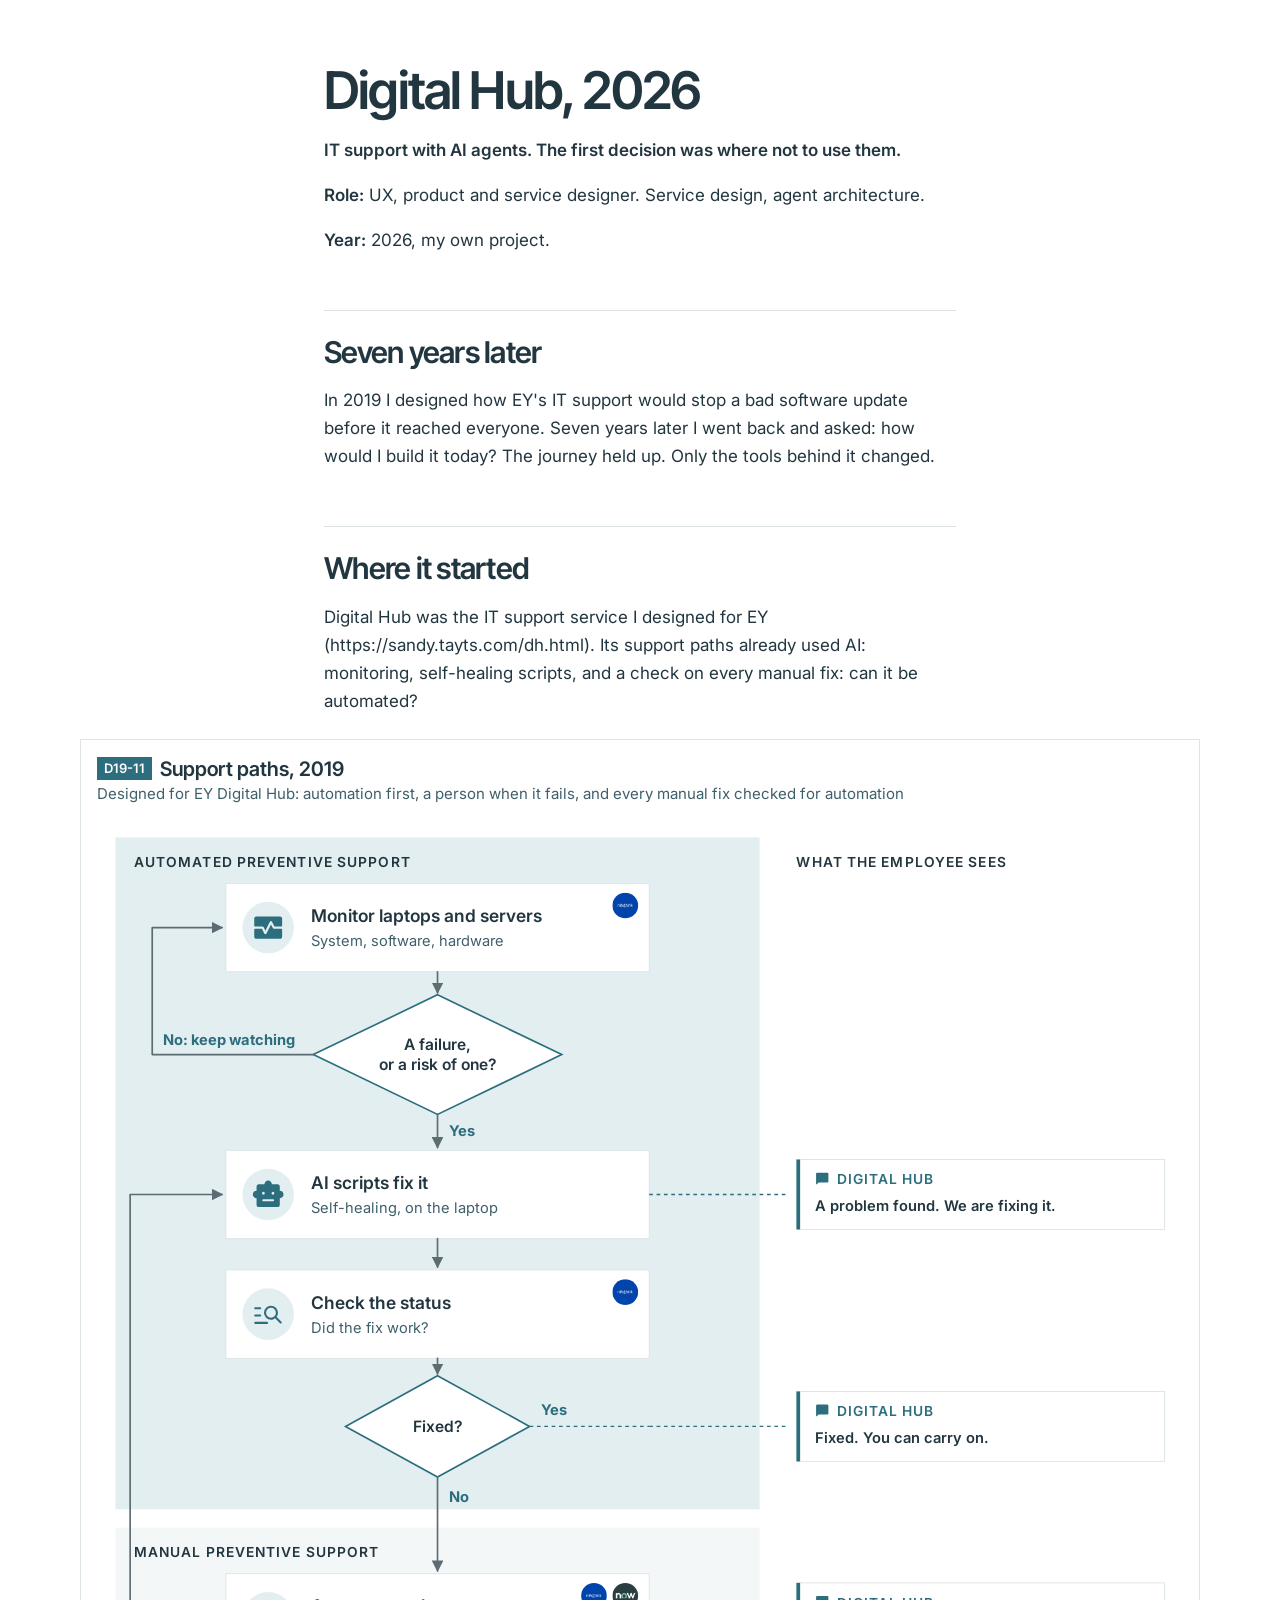
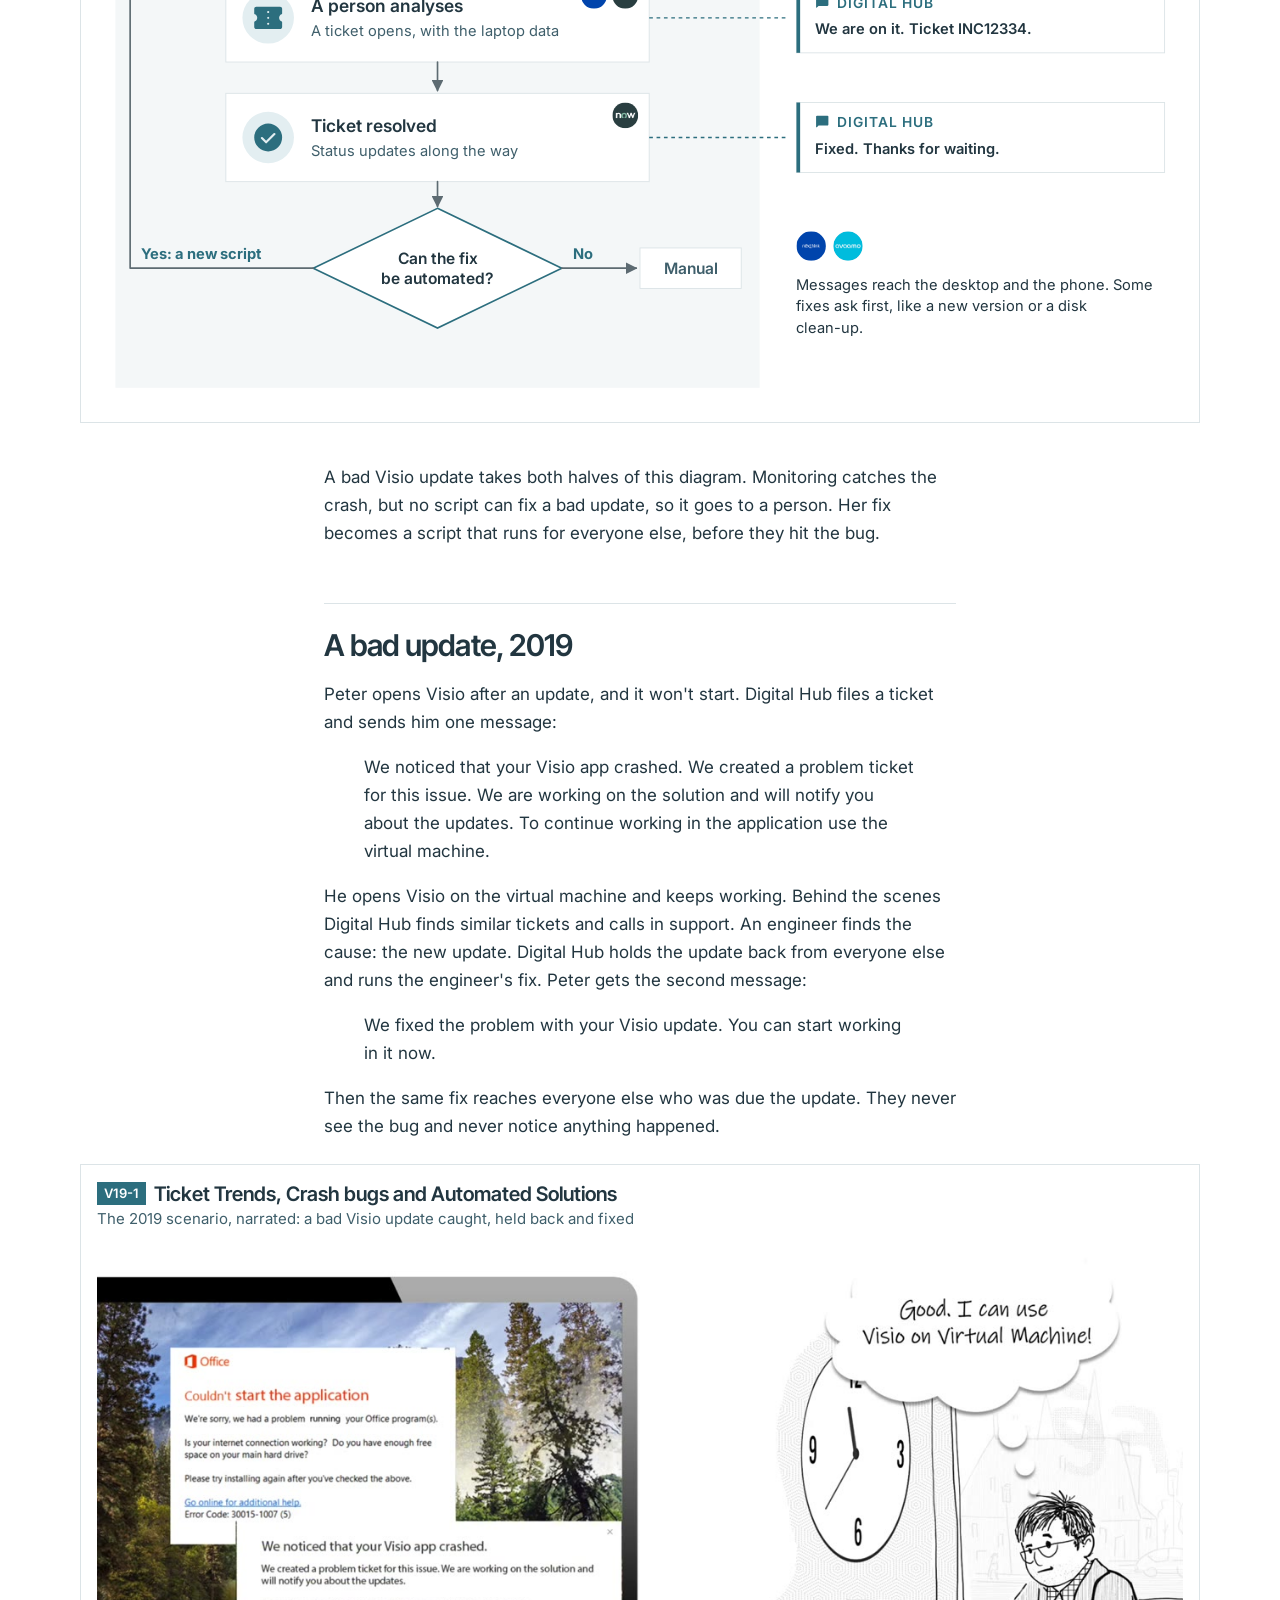
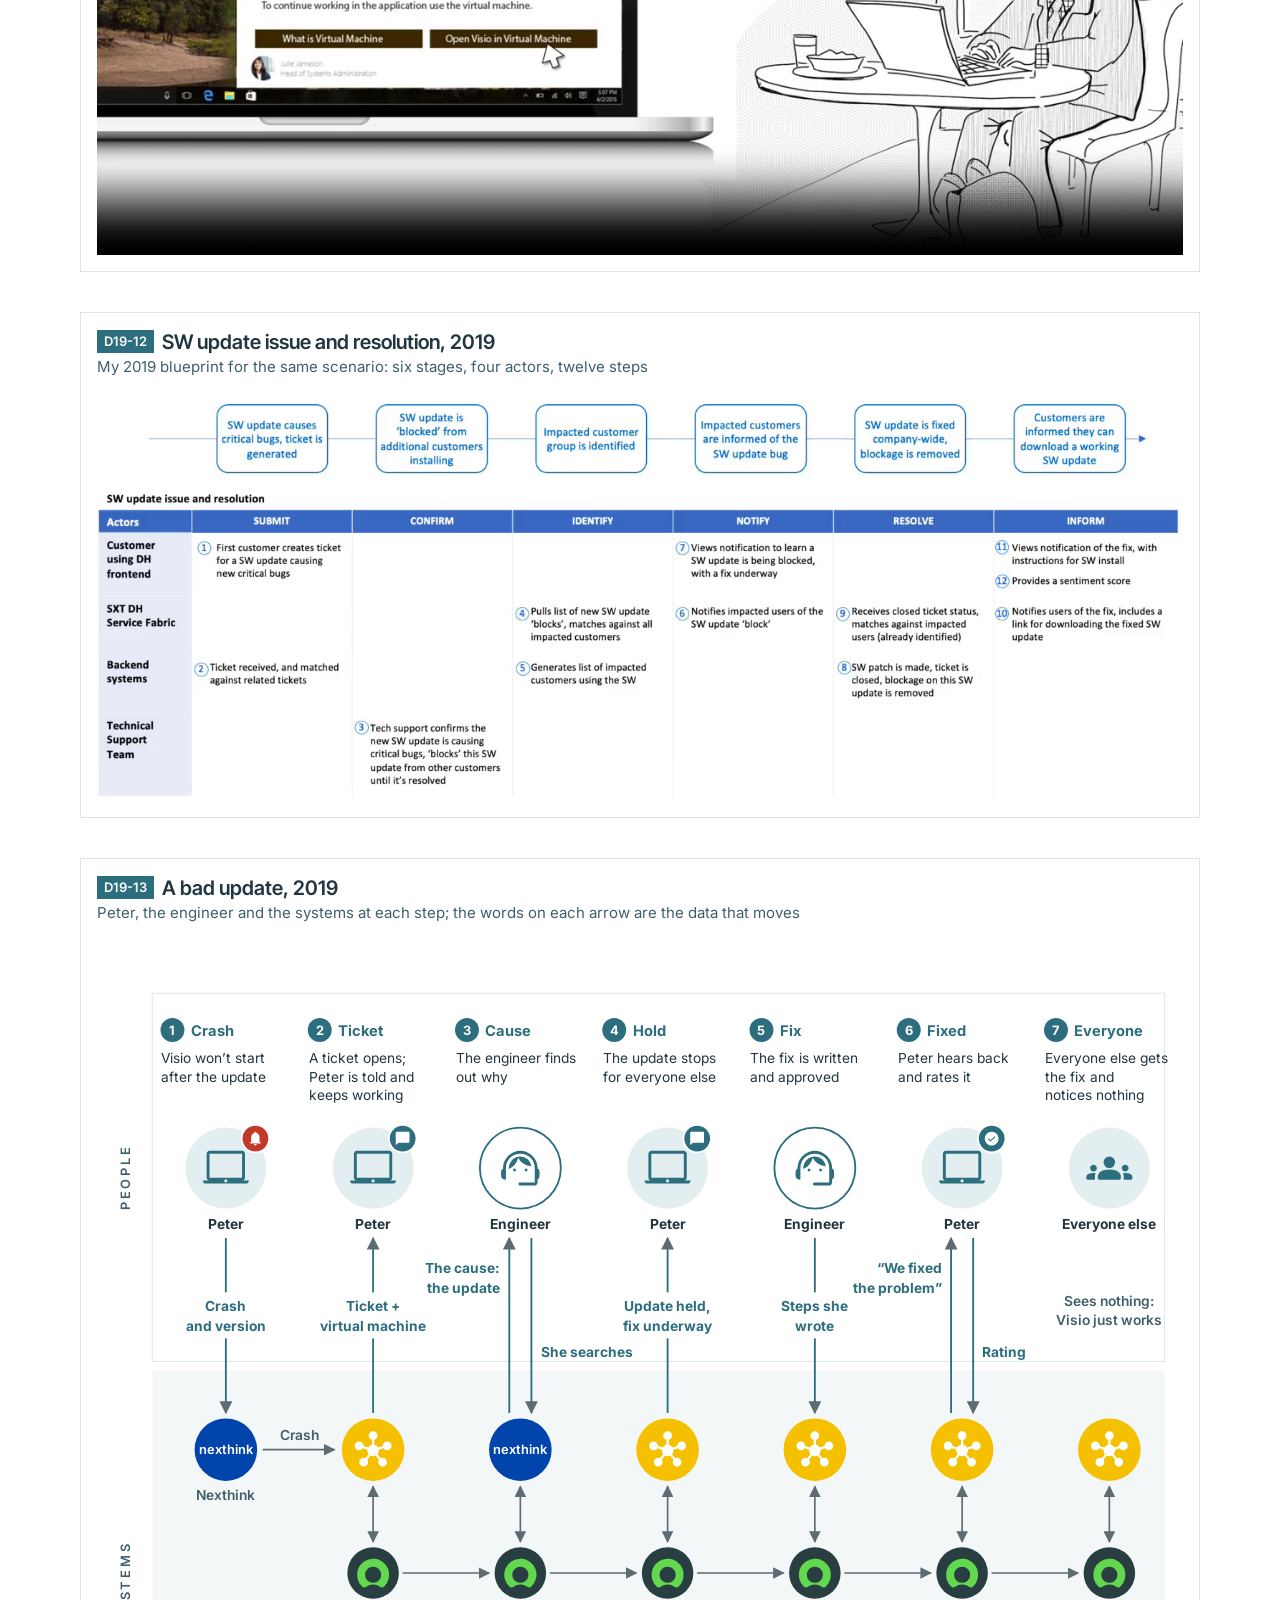
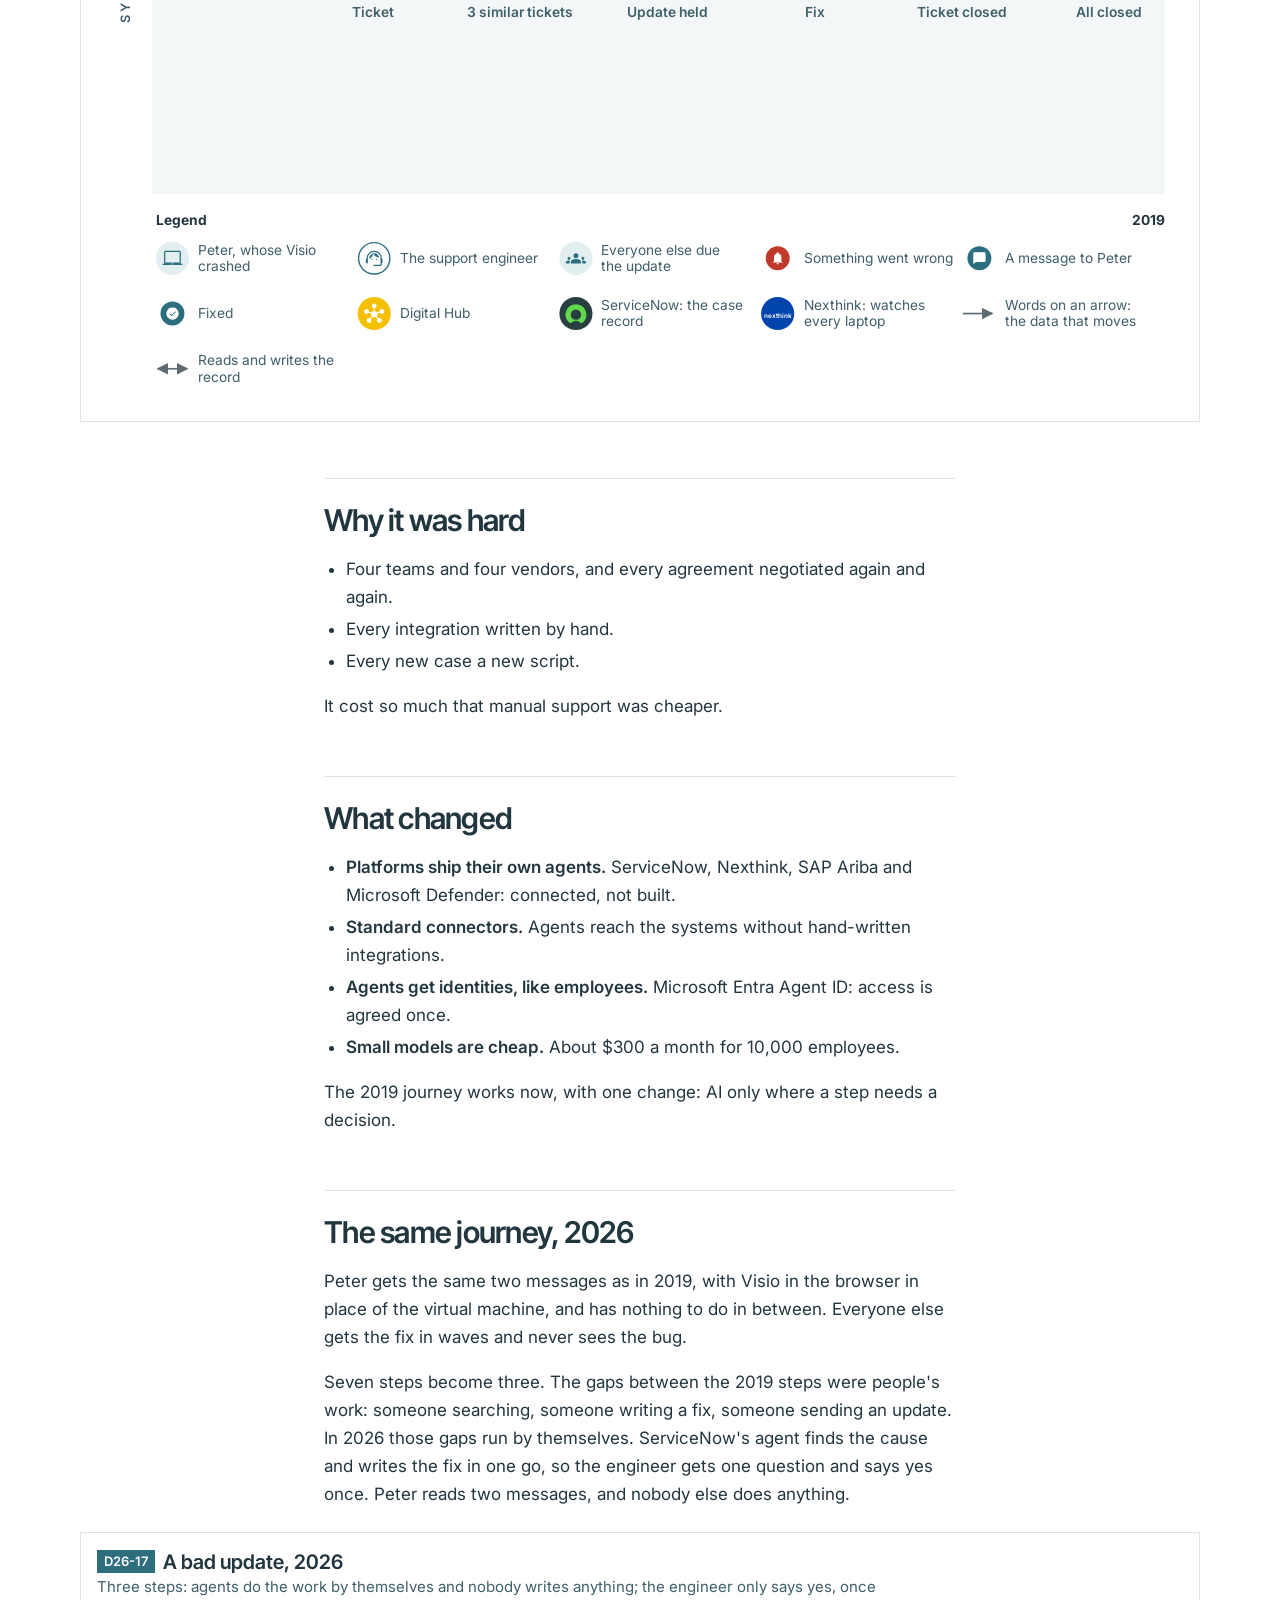
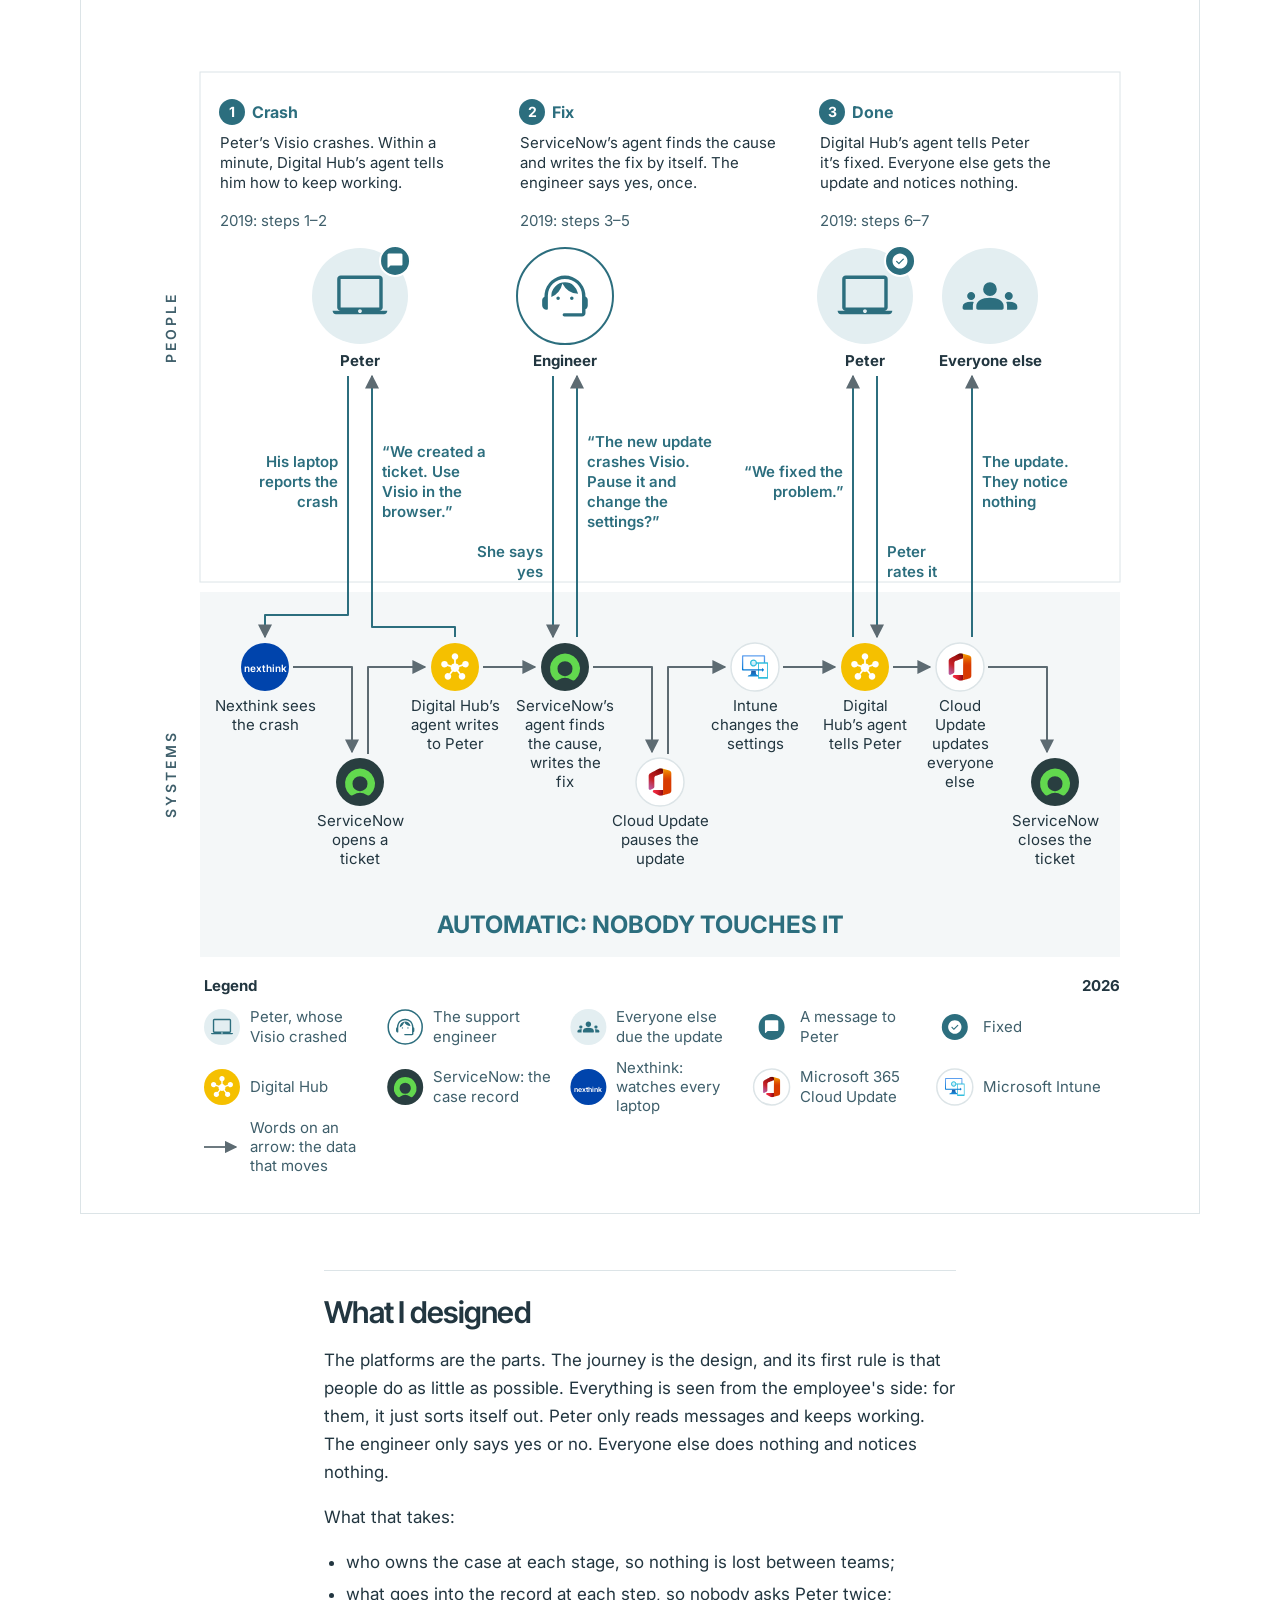
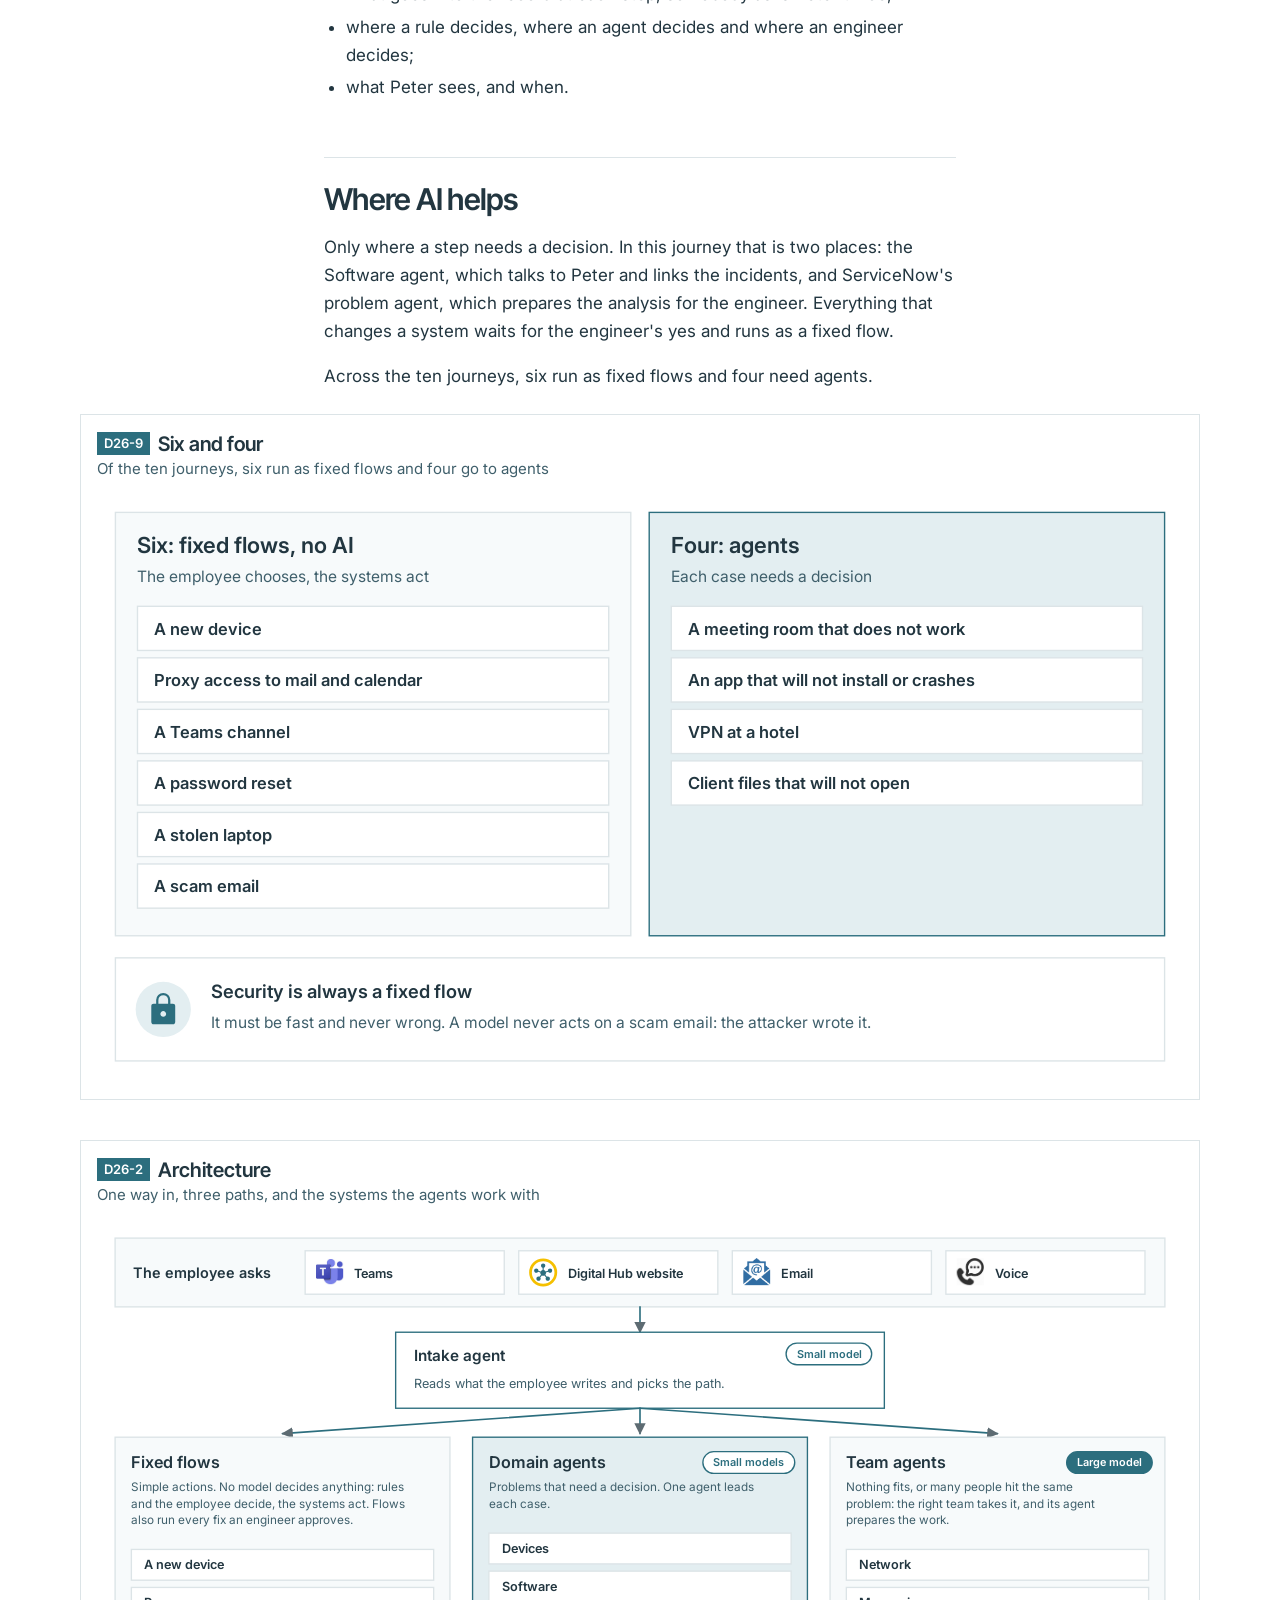
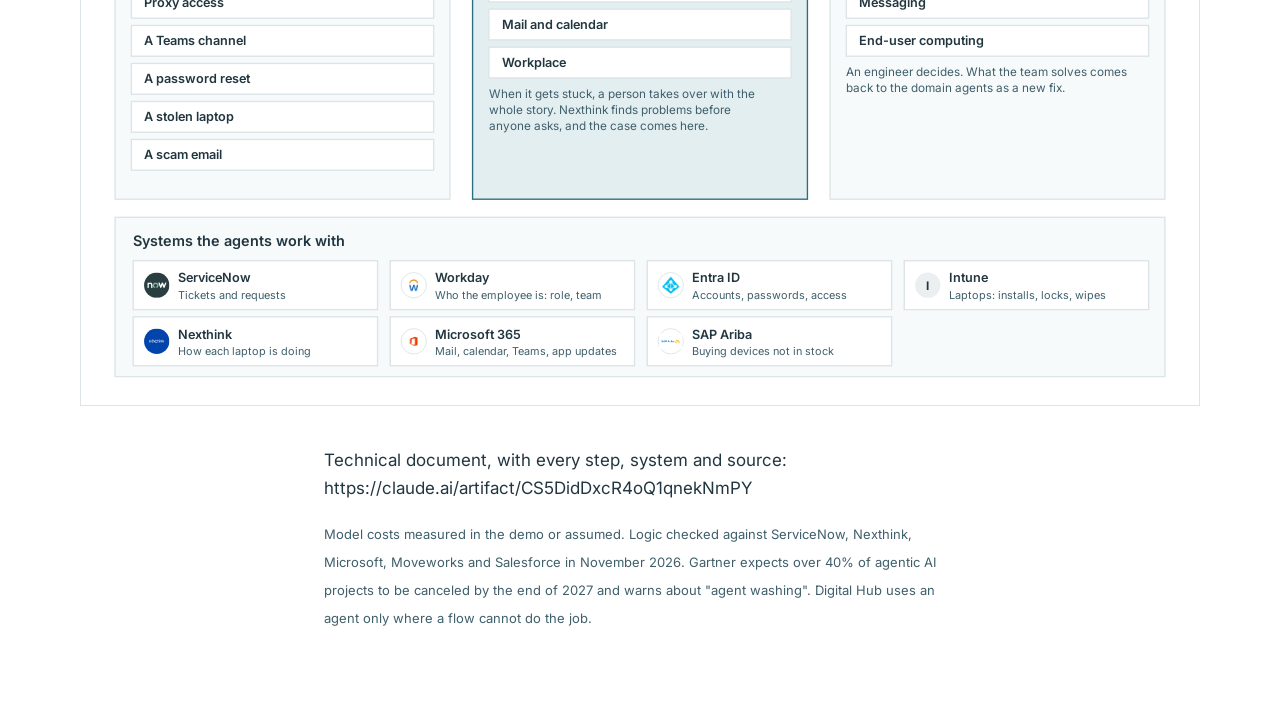
==== commit a65c3a13: "2026 bad update: messages without sender prefixes, bigger people Co-Authored-By: Claude Opus 5.5 <no" ====
--- a/case/case.html
+++ b/case/case.html
@@ -349,56 +349,56 @@
 <h2>The same journey, 2026</h2>
 <p>Peter gets the same two messages as in 2019, with Visio in the browser in place of the virtual machine, and has nothing to do in between. Everyone else gets the fix in waves and never sees the bug.</p>
 <p>Seven steps become three. The gaps between the 2019 steps were people's work: someone searching, someone writing a fix, someone sending an update. In 2026 those gaps run by themselves. ServiceNow's agent finds the cause and writes the fix in one go, so the engineer gets one question and says yes once. Peter reads two messages, and nobody else does anything.</p>
-<figure class="fig" id="D26-17"><figcaption><b><span class="fid">D26-17</span>A bad update, 2026</b><span>Three steps: agents do the work by themselves and nobody writes anything; the engineer only says yes, once</span></figcaption><svg xmlns="http://www.w3.org/2000/svg" viewBox="0 0 1000 1165" role="img" aria-label="A bad Visio update in 2026, in three steps: Digital Hub’s agent tells Peter, ServiceNow’s agent finds the cause and writes the fix, the engineer says yes once, and the systems do the rest by themselves; everyone else notices nothing" class="case-diagram" width="1000" height="1165">
+<figure class="fig" id="D26-17"><figcaption><b><span class="fid">D26-17</span>A bad update, 2026</b><span>Three steps: agents do the work by themselves and nobody writes anything; the engineer only says yes, once</span></figcaption><svg xmlns="http://www.w3.org/2000/svg" viewBox="0 0 1000 1185" role="img" aria-label="A bad Visio update in 2026, in three steps: Digital Hub’s agent tells Peter, ServiceNow’s agent finds the cause and writes the fix, the engineer says yes once, and the systems do the rest by themselves; everyone else notices nothing" class="case-diagram" width="1000" height="1185">
 <defs><marker id="mbu26" viewBox="0 0 10 10" refX="9" refY="5" markerWidth="7" markerHeight="7" orient="auto-start-reverse"><path d="M0 0L10 5L0 10z" fill="#5d6b72"/></marker></defs>
-<rect x="60" y="60" width="920" height="490" rx="0" fill="#fff" stroke="#dce4e7" stroke-width="1"/>
-<rect x="60" y="560" width="920" height="365" rx="0" fill="#f4f7f8" stroke="#f4f7f8" stroke-width="0"/>
-<text x="36" y="305" transform="rotate(-90 36 305)" font-family="'Inter', sans-serif" font-size="14" font-weight="600" letter-spacing="3" fill="#3f5f6b" text-anchor="middle">PEOPLE</text>
-<text x="36" y="742" transform="rotate(-90 36 742)" font-family="'Inter', sans-serif" font-size="14" font-weight="600" letter-spacing="3" fill="#3f5f6b" text-anchor="middle">SYSTEMS</text>
-<text x="64" y="959" font-family="'Inter', sans-serif" font-size="15" font-weight="700" fill="#223640" text-anchor="start">Legend</text>
-<text x="980" y="959" font-family="'Inter', sans-serif" font-size="15" font-weight="700" fill="#223640" text-anchor="end">2026</text>
-<circle cx="82.0" cy="995" r="18" fill="#e3eef1"/>
-<path d="M57-160q-23.51 0-40.26-17.63Q0-195.25 0-220h141q-24 0-42-18t-18-42v-500q0-24 18-42t42-18h678q24 0 42 18t18 42v500q0 24-18 42t-42 18h141q0 25-17.62 42.5Q924.75-160 900-160H57Zm447-32q10-10 10-24t-10-24q-10-10-24-10t-24 10q-10 10-10 24t10 24q10 10 24 10t24-10Zm-363-88h678v-500H141v500Zm0 0v-500 500Z" fill="#2c6e7e" transform="translate(71.0 1006.0) scale(0.0229)"/>
-<text x="110" y="990" font-family="'Inter', sans-serif" font-size="15" font-weight="400" fill="#3f5f6b" text-anchor="start">Peter, whose</text>
-<text x="110" y="1010" font-family="'Inter', sans-serif" font-size="15" font-weight="400" fill="#3f5f6b" text-anchor="start">Visio crashed</text>
-<circle cx="265.2" cy="995" r="17" fill="#fff" stroke="#2c6e7e" stroke-width="1.5"/>
-<path d="M470-120q-12.75 0-21.37-8.68-8.63-8.67-8.63-21.5 0-12.82 8.63-21.32 8.62-8.5 21.37-8.5h310v-304q0-123.69-87.32-209.84Q605.36-780 480-780q-125.36 0-212.68 86.16Q180-607.69 180-484v224q0 8.5-5.75 14.25T160-240q-33 0-56.5-23.5T80-320v-80q0-21 10.5-39.5T120-469l3-53q8-68 39.5-126t79-101q47.5-43 109-67T480-840q68 0 129 24t109 66.5Q766-707 797-649t40 126l3 52q19 9 29.5 27t10.5 38v92q0 20-10.5 38T840-249v69q0 24.75-17.62 42.37Q804.75-120 780-120H470ZM338.5-418.68q-8.5-8.67-8.5-21.5 0-12.82 8.68-21.32 8.67-8.5 21.5-8.5 12.82 0 21.32 8.68 8.5 8.67 8.5 21.5 0 12.82-8.68 21.32-8.67 8.5-21.5 8.5-12.82 0-21.32-8.68Zm240 0q-8.5-8.67-8.5-21.5 0-12.82 8.68-21.32 8.67-8.5 21.5-8.5 12.82 0 21.32 8.68 8.5 8.67 8.5 21.5 0 12.82-8.68 21.32-8.67 8.5-21.5 8.5-12.82 0-21.32-8.68ZM241-462q-7-106 64-182t177-76q87 0 151 57.5T711-519q-89-1-162.5-50T434.72-698Q419-618 367.5-555.5T241-462Z" fill="#2c6e7e" transform="translate(254.2 1006.0) scale(0.0229)"/>
-<text x="293" y="990" font-family="'Inter', sans-serif" font-size="15" font-weight="400" fill="#3f5f6b" text-anchor="start">The support</text>
-<text x="293" y="1010" font-family="'Inter', sans-serif" font-size="15" font-weight="400" fill="#3f5f6b" text-anchor="start">engineer</text>
-<circle cx="448.4" cy="995" r="18" fill="#e3eef1"/>
-<path d="M30-240q-12.75 0-21.37-8.63Q0-257.25 0-270v-23q0-38.57 41.5-62.78Q83-380 150.38-380q12.16 0 23.39.5t22.23 2.15q-8 17.35-12 35.17-4 17.81-4 37.18v65H30Zm240 0q-12.75 0-21.37-8.63Q240-257.25 240-270v-35q0-32 17.5-58.5T307-410q32-20 76.5-30t96.5-10q53 0 97.5 10t76.5 30q32 20 49 46.5t17 58.5v35q0 12.75-8.62 21.37Q702.75-240 690-240H270Zm510 0v-65q0-19.86-3.5-37.43T765-377.27q11-1.73 22.17-2.23 11.17-.5 22.83-.5 67.5 0 108.75 23.77T960-293v23q0 12.75-8.62 21.37Q942.75-240 930-240H780ZM149.57-410q-28.57 0-49.07-20.56Q80-451.13 80-480q0-29 20.56-49.5Q121.13-550 150-550q29 0 49.5 20.5t20.5 49.93q0 28.57-20.5 49.07T149.57-410Zm660 0q-28.57 0-49.07-20.56Q740-451.13 740-480q0-29 20.56-49.5Q781.13-550 810-550q29 0 49.5 20.5t20.5 49.93q0 28.57-20.5 49.07T809.57-410ZM480-480q-50 0-85-35t-35-85q0-51 35-85.5t85-34.5q51 0 85.5 34.5T600-600q0 50-34.5 85T480-480Z" fill="#2c6e7e" transform="translate(437.4 1006.0) scale(0.0229)"/>
-<text x="476" y="990" font-family="'Inter', sans-serif" font-size="15" font-weight="400" fill="#3f5f6b" text-anchor="start">Everyone else</text>
-<text x="476" y="1010" font-family="'Inter', sans-serif" font-size="15" font-weight="400" fill="#3f5f6b" text-anchor="start">due the update</text>
-<circle cx="631.5999999999999" cy="995" r="13" fill="#2c6e7e"/>
-<path d="M240-240 131-131q-14 14-32.5 6.5T80-152v-668q0-24 18-42t42-18h680q24 0 42 18t18 42v520q0 24-18 42t-42 18H240Z" fill="#fff" transform="translate(623.6 1003.0) scale(0.0167)"/>
-<text x="660" y="990" font-family="'Inter', sans-serif" font-size="15" font-weight="400" fill="#3f5f6b" text-anchor="start">A message to</text>
-<text x="660" y="1010" font-family="'Inter', sans-serif" font-size="15" font-weight="400" fill="#3f5f6b" text-anchor="start">Peter</text>
-<circle cx="814.8" cy="995" r="13" fill="#2c6e7e"/>
-<path d="m421-389-98-98q-9-9-22-9t-23 10q-9 9-9 22t9 22l122 123q9 9 21 9t21-9l239-239q10-10 10-23t-10-23q-10-9-23.5-8.5T635-603L421-389Zm59 309q-82 0-155-31.5t-127.5-86Q143-252 111.5-325T80-480q0-83 31.5-156t86-127Q252-817 325-848.5T480-880q83 0 156 31.5T763-763q54 54 85.5 127T880-480q0 82-31.5 155T763-197.5q-54 54.5-127 86T480-80Z" fill="#fff" transform="translate(806.8 1003.0) scale(0.0167)"/>
-<text x="843" y="1000" font-family="'Inter', sans-serif" font-size="15" font-weight="400" fill="#3f5f6b" text-anchor="start">Fixed</text>
-<circle cx="82.0" cy="1055" r="18" fill="#f5c000"/>
-<path d="M153-73q-33-33-33-81t33-81q33-33 81-33 14 0 24.5 2.5T280-258l85-106q-19-23-29-52.5t-5-61.5l-121-41q-15 25-39.5 39T114-466q-48 0-81-33T0-580q0-48 33-81t81-33q48 0 81 33t33 81v4l122 42q18-32 43.5-49t56.5-24v-129q-39-11-61.5-43T366-846q0-48 33-81t81-33q48 0 81 33t33 81q0 35-23 67t-61 43v129q31 7 57 24t44 49l121-42v-4q0-48 33-81t81-33q48 0 81 33t33 81q0 48-33 81t-81 33q-32 0-57-14t-39-39l-121 41q5 32-4.5 61.5T595-364l85 106q11-5 21.5-7.5T726-268q48 0 81 33t33 81q0 48-33 81t-81 33q-48 0-81-33t-33-81q0-20 5.5-36t15.5-31l-85-106q-32 17-68.5 17T411-327l-84 107q10 15 15.5 30.5T348-154q0 48-33 81t-81 33q-48 0-81-33Z" fill="#fff" transform="translate(71.0 1066.0) scale(0.0229)"/>
-<text x="110" y="1060" font-family="'Inter', sans-serif" font-size="15" font-weight="400" fill="#3f5f6b" text-anchor="start">Digital Hub</text>
-<circle cx="265.2" cy="1055" r="18" fill="#293e40"/>
-<image href="[data-uri]" x="247.2" y="1037" width="36" height="36"/>
-<text x="293" y="1050" font-family="'Inter', sans-serif" font-size="15" font-weight="400" fill="#3f5f6b" text-anchor="start">ServiceNow: the</text>
-<text x="293" y="1070" font-family="'Inter', sans-serif" font-size="15" font-weight="400" fill="#3f5f6b" text-anchor="start">case record</text>
-<circle cx="448.4" cy="1055" r="18" fill="#0044ac"/>
-<text x="448" y="1060" font-family="'Inter', sans-serif" font-size="7" font-weight="600" fill="#fff" text-anchor="middle">nexthink</text>
-<text x="476" y="1041" font-family="'Inter', sans-serif" font-size="15" font-weight="400" fill="#3f5f6b" text-anchor="start">Nexthink:</text>
-<text x="476" y="1060" font-family="'Inter', sans-serif" font-size="15" font-weight="400" fill="#3f5f6b" text-anchor="start">watches every</text>
-<text x="476" y="1079" font-family="'Inter', sans-serif" font-size="15" font-weight="400" fill="#3f5f6b" text-anchor="start">laptop</text>
-<circle cx="631.5999999999999" cy="1055" r="18" fill="#fff" stroke="#dce4e7" stroke-width="1.5"/>
-<image href="[data-uri]" x="621.2499999999999" y="1044.65" width="20.7" height="20.7"/>
-<text x="660" y="1050" font-family="'Inter', sans-serif" font-size="15" font-weight="400" fill="#3f5f6b" text-anchor="start">Microsoft 365</text>
-<text x="660" y="1070" font-family="'Inter', sans-serif" font-size="15" font-weight="400" fill="#3f5f6b" text-anchor="start">Cloud Update</text>
-<circle cx="814.8" cy="1055" r="18" fill="#fff" stroke="#dce4e7" stroke-width="1.5"/>
-<image href="[data-uri]" x="804.4499999999999" y="1044.65" width="20.7" height="20.7"/>
-<text x="843" y="1060" font-family="'Inter', sans-serif" font-size="15" font-weight="400" fill="#3f5f6b" text-anchor="start">Microsoft Intune</text>
-<path d="M64.0 1115h32" stroke="#5d6b72" stroke-width="1.8" marker-end="url(#mbu26)"/>
-<text x="110" y="1101" font-family="'Inter', sans-serif" font-size="15" font-weight="400" fill="#3f5f6b" text-anchor="start">Words on an</text>
-<text x="110" y="1120" font-family="'Inter', sans-serif" font-size="15" font-weight="400" fill="#3f5f6b" text-anchor="start">arrow: the data</text>
-<text x="110" y="1139" font-family="'Inter', sans-serif" font-size="15" font-weight="400" fill="#3f5f6b" text-anchor="start">that moves</text>
+<rect x="60" y="60" width="920" height="510" rx="0" fill="#fff" stroke="#dce4e7" stroke-width="1"/>
+<rect x="60" y="580" width="920" height="365" rx="0" fill="#f4f7f8" stroke="#f4f7f8" stroke-width="0"/>
+<text x="36" y="315" transform="rotate(-90 36 315)" font-family="'Inter', sans-serif" font-size="14" font-weight="600" letter-spacing="3" fill="#3f5f6b" text-anchor="middle">PEOPLE</text>
+<text x="36" y="762" transform="rotate(-90 36 762)" font-family="'Inter', sans-serif" font-size="14" font-weight="600" letter-spacing="3" fill="#3f5f6b" text-anchor="middle">SYSTEMS</text>
+<text x="64" y="979" font-family="'Inter', sans-serif" font-size="15" font-weight="700" fill="#223640" text-anchor="start">Legend</text>
+<text x="980" y="979" font-family="'Inter', sans-serif" font-size="15" font-weight="700" fill="#223640" text-anchor="end">2026</text>
+<circle cx="82.0" cy="1015" r="18" fill="#e3eef1"/>
+<path d="M57-160q-23.51 0-40.26-17.63Q0-195.25 0-220h141q-24 0-42-18t-18-42v-500q0-24 18-42t42-18h678q24 0 42 18t18 42v500q0 24-18 42t-42 18h141q0 25-17.62 42.5Q924.75-160 900-160H57Zm447-32q10-10 10-24t-10-24q-10-10-24-10t-24 10q-10 10-10 24t10 24q10 10 24 10t24-10Zm-363-88h678v-500H141v500Zm0 0v-500 500Z" fill="#2c6e7e" transform="translate(71.0 1026.0) scale(0.0229)"/>
+<text x="110" y="1010" font-family="'Inter', sans-serif" font-size="15" font-weight="400" fill="#3f5f6b" text-anchor="start">Peter, whose</text>
+<text x="110" y="1030" font-family="'Inter', sans-serif" font-size="15" font-weight="400" fill="#3f5f6b" text-anchor="start">Visio crashed</text>
+<circle cx="265.2" cy="1015" r="17" fill="#fff" stroke="#2c6e7e" stroke-width="1.5"/>
+<path d="M470-120q-12.75 0-21.37-8.68-8.63-8.67-8.63-21.5 0-12.82 8.63-21.32 8.62-8.5 21.37-8.5h310v-304q0-123.69-87.32-209.84Q605.36-780 480-780q-125.36 0-212.68 86.16Q180-607.69 180-484v224q0 8.5-5.75 14.25T160-240q-33 0-56.5-23.5T80-320v-80q0-21 10.5-39.5T120-469l3-53q8-68 39.5-126t79-101q47.5-43 109-67T480-840q68 0 129 24t109 66.5Q766-707 797-649t40 126l3 52q19 9 29.5 27t10.5 38v92q0 20-10.5 38T840-249v69q0 24.75-17.62 42.37Q804.75-120 780-120H470ZM338.5-418.68q-8.5-8.67-8.5-21.5 0-12.82 8.68-21.32 8.67-8.5 21.5-8.5 12.82 0 21.32 8.68 8.5 8.67 8.5 21.5 0 12.82-8.68 21.32-8.67 8.5-21.5 8.5-12.82 0-21.32-8.68Zm240 0q-8.5-8.67-8.5-21.5 0-12.82 8.68-21.32 8.67-8.5 21.5-8.5 12.82 0 21.32 8.68 8.5 8.67 8.5 21.5 0 12.82-8.68 21.32-8.67 8.5-21.5 8.5-12.82 0-21.32-8.68ZM241-462q-7-106 64-182t177-76q87 0 151 57.5T711-519q-89-1-162.5-50T434.72-698Q419-618 367.5-555.5T241-462Z" fill="#2c6e7e" transform="translate(254.2 1026.0) scale(0.0229)"/>
+<text x="293" y="1010" font-family="'Inter', sans-serif" font-size="15" font-weight="400" fill="#3f5f6b" text-anchor="start">The support</text>
+<text x="293" y="1030" font-family="'Inter', sans-serif" font-size="15" font-weight="400" fill="#3f5f6b" text-anchor="start">engineer</text>
+<circle cx="448.4" cy="1015" r="18" fill="#e3eef1"/>
+<path d="M30-240q-12.75 0-21.37-8.63Q0-257.25 0-270v-23q0-38.57 41.5-62.78Q83-380 150.38-380q12.16 0 23.39.5t22.23 2.15q-8 17.35-12 35.17-4 17.81-4 37.18v65H30Zm240 0q-12.75 0-21.37-8.63Q240-257.25 240-270v-35q0-32 17.5-58.5T307-410q32-20 76.5-30t96.5-10q53 0 97.5 10t76.5 30q32 20 49 46.5t17 58.5v35q0 12.75-8.62 21.37Q702.75-240 690-240H270Zm510 0v-65q0-19.86-3.5-37.43T765-377.27q11-1.73 22.17-2.23 11.17-.5 22.83-.5 67.5 0 108.75 23.77T960-293v23q0 12.75-8.62 21.37Q942.75-240 930-240H780ZM149.57-410q-28.57 0-49.07-20.56Q80-451.13 80-480q0-29 20.56-49.5Q121.13-550 150-550q29 0 49.5 20.5t20.5 49.93q0 28.57-20.5 49.07T149.57-410Zm660 0q-28.57 0-49.07-20.56Q740-451.13 740-480q0-29 20.56-49.5Q781.13-550 810-550q29 0 49.5 20.5t20.5 49.93q0 28.57-20.5 49.07T809.57-410ZM480-480q-50 0-85-35t-35-85q0-51 35-85.5t85-34.5q51 0 85.5 34.5T600-600q0 50-34.5 85T480-480Z" fill="#2c6e7e" transform="translate(437.4 1026.0) scale(0.0229)"/>
+<text x="476" y="1010" font-family="'Inter', sans-serif" font-size="15" font-weight="400" fill="#3f5f6b" text-anchor="start">Everyone else</text>
+<text x="476" y="1030" font-family="'Inter', sans-serif" font-size="15" font-weight="400" fill="#3f5f6b" text-anchor="start">due the update</text>
+<circle cx="631.5999999999999" cy="1015" r="13" fill="#2c6e7e"/>
+<path d="M240-240 131-131q-14 14-32.5 6.5T80-152v-668q0-24 18-42t42-18h680q24 0 42 18t18 42v520q0 24-18 42t-42 18H240Z" fill="#fff" transform="translate(623.6 1023.0) scale(0.0167)"/>
+<text x="660" y="1010" font-family="'Inter', sans-serif" font-size="15" font-weight="400" fill="#3f5f6b" text-anchor="start">A message to</text>
+<text x="660" y="1030" font-family="'Inter', sans-serif" font-size="15" font-weight="400" fill="#3f5f6b" text-anchor="start">Peter</text>
+<circle cx="814.8" cy="1015" r="13" fill="#2c6e7e"/>
+<path d="m421-389-98-98q-9-9-22-9t-23 10q-9 9-9 22t9 22l122 123q9 9 21 9t21-9l239-239q10-10 10-23t-10-23q-10-9-23.5-8.5T635-603L421-389Zm59 309q-82 0-155-31.5t-127.5-86Q143-252 111.5-325T80-480q0-83 31.5-156t86-127Q252-817 325-848.5T480-880q83 0 156 31.5T763-763q54 54 85.5 127T880-480q0 82-31.5 155T763-197.5q-54 54.5-127 86T480-80Z" fill="#fff" transform="translate(806.8 1023.0) scale(0.0167)"/>
+<text x="843" y="1020" font-family="'Inter', sans-serif" font-size="15" font-weight="400" fill="#3f5f6b" text-anchor="start">Fixed</text>
+<circle cx="82.0" cy="1075" r="18" fill="#f5c000"/>
+<path d="M153-73q-33-33-33-81t33-81q33-33 81-33 14 0 24.5 2.5T280-258l85-106q-19-23-29-52.5t-5-61.5l-121-41q-15 25-39.5 39T114-466q-48 0-81-33T0-580q0-48 33-81t81-33q48 0 81 33t33 81v4l122 42q18-32 43.5-49t56.5-24v-129q-39-11-61.5-43T366-846q0-48 33-81t81-33q48 0 81 33t33 81q0 35-23 67t-61 43v129q31 7 57 24t44 49l121-42v-4q0-48 33-81t81-33q48 0 81 33t33 81q0 48-33 81t-81 33q-32 0-57-14t-39-39l-121 41q5 32-4.5 61.5T595-364l85 106q11-5 21.5-7.5T726-268q48 0 81 33t33 81q0 48-33 81t-81 33q-48 0-81-33t-33-81q0-20 5.5-36t15.5-31l-85-106q-32 17-68.5 17T411-327l-84 107q10 15 15.5 30.5T348-154q0 48-33 81t-81 33q-48 0-81-33Z" fill="#fff" transform="translate(71.0 1086.0) scale(0.0229)"/>
+<text x="110" y="1080" font-family="'Inter', sans-serif" font-size="15" font-weight="400" fill="#3f5f6b" text-anchor="start">Digital Hub</text>
+<circle cx="265.2" cy="1075" r="18" fill="#293e40"/>
+<image href="[data-uri]" x="247.2" y="1057" width="36" height="36"/>
+<text x="293" y="1070" font-family="'Inter', sans-serif" font-size="15" font-weight="400" fill="#3f5f6b" text-anchor="start">ServiceNow: the</text>
+<text x="293" y="1090" font-family="'Inter', sans-serif" font-size="15" font-weight="400" fill="#3f5f6b" text-anchor="start">case record</text>
+<circle cx="448.4" cy="1075" r="18" fill="#0044ac"/>
+<text x="448" y="1080" font-family="'Inter', sans-serif" font-size="7" font-weight="600" fill="#fff" text-anchor="middle">nexthink</text>
+<text x="476" y="1061" font-family="'Inter', sans-serif" font-size="15" font-weight="400" fill="#3f5f6b" text-anchor="start">Nexthink:</text>
+<text x="476" y="1080" font-family="'Inter', sans-serif" font-size="15" font-weight="400" fill="#3f5f6b" text-anchor="start">watches every</text>
+<text x="476" y="1099" font-family="'Inter', sans-serif" font-size="15" font-weight="400" fill="#3f5f6b" text-anchor="start">laptop</text>
+<circle cx="631.5999999999999" cy="1075" r="18" fill="#fff" stroke="#dce4e7" stroke-width="1.5"/>
+<image href="[data-uri]" x="621.2499999999999" y="1064.65" width="20.7" height="20.7"/>
+<text x="660" y="1070" font-family="'Inter', sans-serif" font-size="15" font-weight="400" fill="#3f5f6b" text-anchor="start">Microsoft 365</text>
+<text x="660" y="1090" font-family="'Inter', sans-serif" font-size="15" font-weight="400" fill="#3f5f6b" text-anchor="start">Cloud Update</text>
+<circle cx="814.8" cy="1075" r="18" fill="#fff" stroke="#dce4e7" stroke-width="1.5"/>
+<image href="[data-uri]" x="804.4499999999999" y="1064.65" width="20.7" height="20.7"/>
+<text x="843" y="1080" font-family="'Inter', sans-serif" font-size="15" font-weight="400" fill="#3f5f6b" text-anchor="start">Microsoft Intune</text>
+<path d="M64.0 1135h32" stroke="#5d6b72" stroke-width="1.8" marker-end="url(#mbu26)"/>
+<text x="110" y="1121" font-family="'Inter', sans-serif" font-size="15" font-weight="400" fill="#3f5f6b" text-anchor="start">Words on an</text>
+<text x="110" y="1140" font-family="'Inter', sans-serif" font-size="15" font-weight="400" fill="#3f5f6b" text-anchor="start">arrow: the data</text>
+<text x="110" y="1159" font-family="'Inter', sans-serif" font-size="15" font-weight="400" fill="#3f5f6b" text-anchor="start">that moves</text>
 <circle cx="92.0" cy="100" r="13" fill="#2c6e7e"/>
 <text x="92" y="105" font-family="'Inter', sans-serif" font-size="14" font-weight="700" fill="#fff" text-anchor="middle">1</text>
 <text x="112" y="106" font-family="'Inter', sans-serif" font-size="16" font-weight="700" fill="#2c6e7e" text-anchor="start">Crash</text>
@@ -420,113 +420,107 @@
 <text x="680" y="156" font-family="'Inter', sans-serif" font-size="15" font-weight="400" fill="#223640" text-anchor="start">it’s fixed. Everyone else gets the</text>
 <text x="680" y="176" font-family="'Inter', sans-serif" font-size="15" font-weight="400" fill="#223640" text-anchor="start">update and notices nothing.</text>
 <text x="680" y="214" font-family="'Inter', sans-serif" font-size="15" font-weight="400" fill="#3f5f6b" text-anchor="start">2019: steps 6–7</text>
-<circle cx="125" cy="635" r="24" fill="#0044ac"/>
-<text x="125" y="640" font-family="'Inter', sans-serif" font-size="10" font-weight="600" fill="#fff" text-anchor="middle">nexthink</text>
-<text x="125" y="679" font-family="'Inter', sans-serif" font-size="15" font-weight="400" fill="#223640" text-anchor="middle">Nexthink sees</text>
-<text x="125" y="698" font-family="'Inter', sans-serif" font-size="15" font-weight="400" fill="#223640" text-anchor="middle">the crash</text>
-<circle cx="220" cy="750" r="24" fill="#293e40"/>
-<image href="[data-uri]" x="196" y="726" width="48" height="48"/>
-<text x="220" y="794" font-family="'Inter', sans-serif" font-size="15" font-weight="400" fill="#223640" text-anchor="middle">ServiceNow</text>
-<text x="220" y="813" font-family="'Inter', sans-serif" font-size="15" font-weight="400" fill="#223640" text-anchor="middle">opens a</text>
-<text x="220" y="832" font-family="'Inter', sans-serif" font-size="15" font-weight="400" fill="#223640" text-anchor="middle">ticket</text>
-<path d="M153 635 L212 635 L212 720" fill="none" stroke="#5d6b72" stroke-width="2" stroke-linejoin="round" marker-end="url(#mbu26)"/>
-<circle cx="315" cy="635" r="24" fill="#f5c000"/>
-<path d="M153-73q-33-33-33-81t33-81q33-33 81-33 14 0 24.5 2.5T280-258l85-106q-19-23-29-52.5t-5-61.5l-121-41q-15 25-39.5 39T114-466q-48 0-81-33T0-580q0-48 33-81t81-33q48 0 81 33t33 81v4l122 42q18-32 43.5-49t56.5-24v-129q-39-11-61.5-43T366-846q0-48 33-81t81-33q48 0 81 33t33 81q0 35-23 67t-61 43v129q31 7 57 24t44 49l121-42v-4q0-48 33-81t81-33q48 0 81 33t33 81q0 48-33 81t-81 33q-32 0-57-14t-39-39l-121 41q5 32-4.5 61.5T595-364l85 106q11-5 21.5-7.5T726-268q48 0 81 33t33 81q0 48-33 81t-81 33q-48 0-81-33t-33-81q0-20 5.5-36t15.5-31l-85-106q-32 17-68.5 17T411-327l-84 107q10 15 15.5 30.5T348-154q0 48-33 81t-81 33q-48 0-81-33Z" fill="#fff" transform="translate(301.2 648.8) scale(0.0287)"/>
-<text x="315" y="679" font-family="'Inter', sans-serif" font-size="15" font-weight="400" fill="#223640" text-anchor="middle">Digital Hub’s</text>
-<text x="315" y="698" font-family="'Inter', sans-serif" font-size="15" font-weight="400" fill="#223640" text-anchor="middle">agent writes</text>
-<text x="315" y="717" font-family="'Inter', sans-serif" font-size="15" font-weight="400" fill="#223640" text-anchor="middle">to Peter</text>
-<path d="M228 722 L228 635 L285 635" fill="none" stroke="#5d6b72" stroke-width="2" stroke-linejoin="round" marker-end="url(#mbu26)"/>
-<circle cx="425" cy="635" r="24" fill="#293e40"/>
-<image href="[data-uri]" x="401" y="611" width="48" height="48"/>
-<text x="425" y="679" font-family="'Inter', sans-serif" font-size="15" font-weight="400" fill="#223640" text-anchor="middle">ServiceNow’s</text>
-<text x="425" y="698" font-family="'Inter', sans-serif" font-size="15" font-weight="400" fill="#223640" text-anchor="middle">agent finds</text>
-<text x="425" y="717" font-family="'Inter', sans-serif" font-size="15" font-weight="400" fill="#223640" text-anchor="middle">the cause,</text>
-<text x="425" y="736" font-family="'Inter', sans-serif" font-size="15" font-weight="400" fill="#223640" text-anchor="middle">writes the</text>
-<text x="425" y="755" font-family="'Inter', sans-serif" font-size="15" font-weight="400" fill="#223640" text-anchor="middle">fix</text>
-<path d="M343 635 L395 635" fill="none" stroke="#5d6b72" stroke-width="2" stroke-linejoin="round" marker-end="url(#mbu26)"/>
-<circle cx="520" cy="750" r="24" fill="#fff" stroke="#dce4e7" stroke-width="1.5"/>
-<image href="[data-uri]" x="506.2" y="736.2" width="27.599999999999998" height="27.599999999999998"/>
-<text x="520" y="794" font-family="'Inter', sans-serif" font-size="15" font-weight="400" fill="#223640" text-anchor="middle">Cloud Update</text>
-<text x="520" y="813" font-family="'Inter', sans-serif" font-size="15" font-weight="400" fill="#223640" text-anchor="middle">pauses the</text>
-<text x="520" y="832" font-family="'Inter', sans-serif" font-size="15" font-weight="400" fill="#223640" text-anchor="middle">update</text>
-<path d="M453 635 L512 635 L512 720" fill="none" stroke="#5d6b72" stroke-width="2" stroke-linejoin="round" marker-end="url(#mbu26)"/>
-<circle cx="615" cy="635" r="24" fill="#fff" stroke="#dce4e7" stroke-width="1.5"/>
-<image href="[data-uri]" x="601.2" y="621.2" width="27.599999999999998" height="27.599999999999998"/>
-<text x="615" y="679" font-family="'Inter', sans-serif" font-size="15" font-weight="400" fill="#223640" text-anchor="middle">Intune</text>
-<text x="615" y="698" font-family="'Inter', sans-serif" font-size="15" font-weight="400" fill="#223640" text-anchor="middle">changes the</text>
-<text x="615" y="717" font-family="'Inter', sans-serif" font-size="15" font-weight="400" fill="#223640" text-anchor="middle">settings</text>
-<path d="M528 722 L528 635 L585 635" fill="none" stroke="#5d6b72" stroke-width="2" stroke-linejoin="round" marker-end="url(#mbu26)"/>
-<circle cx="725" cy="635" r="24" fill="#f5c000"/>
-<path d="M153-73q-33-33-33-81t33-81q33-33 81-33 14 0 24.5 2.5T280-258l85-106q-19-23-29-52.5t-5-61.5l-121-41q-15 25-39.5 39T114-466q-48 0-81-33T0-580q0-48 33-81t81-33q48 0 81 33t33 81v4l122 42q18-32 43.5-49t56.5-24v-129q-39-11-61.5-43T366-846q0-48 33-81t81-33q48 0 81 33t33 81q0 35-23 67t-61 43v129q31 7 57 24t44 49l121-42v-4q0-48 33-81t81-33q48 0 81 33t33 81q0 48-33 81t-81 33q-32 0-57-14t-39-39l-121 41q5 32-4.5 61.5T595-364l85 106q11-5 21.5-7.5T726-268q48 0 81 33t33 81q0 48-33 81t-81 33q-48 0-81-33t-33-81q0-20 5.5-36t15.5-31l-85-106q-32 17-68.5 17T411-327l-84 107q10 15 15.5 30.5T348-154q0 48-33 81t-81 33q-48 0-81-33Z" fill="#fff" transform="translate(711.2 648.8) scale(0.0287)"/>
-<text x="725" y="679" font-family="'Inter', sans-serif" font-size="15" font-weight="400" fill="#223640" text-anchor="middle">Digital</text>
-<text x="725" y="698" font-family="'Inter', sans-serif" font-size="15" font-weight="400" fill="#223640" text-anchor="middle">Hub’s agent</text>
-<text x="725" y="717" font-family="'Inter', sans-serif" font-size="15" font-weight="400" fill="#223640" text-anchor="middle">tells Peter</text>
-<path d="M643 635 L695 635" fill="none" stroke="#5d6b72" stroke-width="2" stroke-linejoin="round" marker-end="url(#mbu26)"/>
-<circle cx="820" cy="635" r="24" fill="#fff" stroke="#dce4e7" stroke-width="1.5"/>
-<image href="[data-uri]" x="806.2" y="621.2" width="27.599999999999998" height="27.599999999999998"/>
-<text x="820" y="679" font-family="'Inter', sans-serif" font-size="15" font-weight="400" fill="#223640" text-anchor="middle">Cloud</text>
-<text x="820" y="698" font-family="'Inter', sans-serif" font-size="15" font-weight="400" fill="#223640" text-anchor="middle">Update</text>
-<text x="820" y="717" font-family="'Inter', sans-serif" font-size="15" font-weight="400" fill="#223640" text-anchor="middle">updates</text>
-<text x="820" y="736" font-family="'Inter', sans-serif" font-size="15" font-weight="400" fill="#223640" text-anchor="middle">everyone</text>
-<text x="820" y="755" font-family="'Inter', sans-serif" font-size="15" font-weight="400" fill="#223640" text-anchor="middle">else</text>
-<path d="M753 635 L790 635" fill="none" stroke="#5d6b72" stroke-width="2" stroke-linejoin="round" marker-end="url(#mbu26)"/>
-<circle cx="915" cy="750" r="24" fill="#293e40"/>
-<image href="[data-uri]" x="891" y="726" width="48" height="48"/>
-<text x="915" y="794" font-family="'Inter', sans-serif" font-size="15" font-weight="400" fill="#223640" text-anchor="middle">ServiceNow</text>
-<text x="915" y="813" font-family="'Inter', sans-serif" font-size="15" font-weight="400" fill="#223640" text-anchor="middle">closes the</text>
-<text x="915" y="832" font-family="'Inter', sans-serif" font-size="15" font-weight="400" fill="#223640" text-anchor="middle">ticket</text>
-<path d="M848 635 L907 635 L907 720" fill="none" stroke="#5d6b72" stroke-width="2" stroke-linejoin="round" marker-end="url(#mbu26)"/>
-<text x="500" y="901" font-family="'Inter', sans-serif" font-size="24" font-weight="700" fill="#2c6e7e" text-anchor="middle">AUTOMATIC: NOBODY TOUCHES IT</text>
-<circle cx="220" cy="270" r="34" fill="#e3eef1"/>
-<path d="M57-160q-23.51 0-40.26-17.63Q0-195.25 0-220h141q-24 0-42-18t-18-42v-500q0-24 18-42t42-18h678q24 0 42 18t18 42v500q0 24-18 42t-42 18h141q0 25-17.62 42.5Q924.75-160 900-160H57Zm447-32q10-10 10-24t-10-24q-10-10-24-10t-24 10q-10 10-10 24t10 24q10 10 24 10t24-10Zm-363-88h678v-500H141v500Zm0 0v-500 500Z" fill="#2c6e7e" transform="translate(200.6 289.4) scale(0.0404)"/>
-<text x="220" y="326" font-family="'Inter', sans-serif" font-size="15" font-weight="700" fill="#223640" text-anchor="middle">Peter</text>
-<circle cx="244.82" cy="245.18" r="15" fill="#2c6e7e" stroke="#fff" stroke-width="2"/>
-<path d="M240-240 131-131q-14 14-32.5 6.5T80-152v-668q0-24 18-42t42-18h680q24 0 42 18t18 42v520q0 24-18 42t-42 18H240Z" fill="#fff" transform="translate(235.8 254.2) scale(0.0187)"/>
-<path d="M208 336 L208 583 L125 583 L125 605" fill="none" stroke="#2c6e7e" stroke-width="2" stroke-linejoin="round" marker-end="url(#mbu26)"/>
-<text x="198" y="435" font-family="'Inter', sans-serif" font-size="15" font-weight="600" fill="#2c6e7e" text-anchor="end">His laptop</text>
-<text x="198" y="455" font-family="'Inter', sans-serif" font-size="15" font-weight="600" fill="#2c6e7e" text-anchor="end">reports the</text>
-<text x="198" y="475" font-family="'Inter', sans-serif" font-size="15" font-weight="600" fill="#2c6e7e" text-anchor="end">crash</text>
-<path d="M315 605 L315 595 L232 595 L232 336" fill="none" stroke="#2c6e7e" stroke-width="2" stroke-linejoin="round" marker-end="url(#mbu26)"/>
-<text x="242" y="405" font-family="'Inter', sans-serif" font-size="15" font-weight="600" fill="#2c6e7e" text-anchor="start">Digital Hub’s</text>
-<text x="242" y="425" font-family="'Inter', sans-serif" font-size="15" font-weight="600" fill="#2c6e7e" text-anchor="start">agent: “We</text>
-<text x="242" y="445" font-family="'Inter', sans-serif" font-size="15" font-weight="600" fill="#2c6e7e" text-anchor="start">created a</text>
+<circle cx="125" cy="655" r="24" fill="#0044ac"/>
+<text x="125" y="660" font-family="'Inter', sans-serif" font-size="10" font-weight="600" fill="#fff" text-anchor="middle">nexthink</text>
+<text x="125" y="699" font-family="'Inter', sans-serif" font-size="15" font-weight="400" fill="#223640" text-anchor="middle">Nexthink sees</text>
+<text x="125" y="718" font-family="'Inter', sans-serif" font-size="15" font-weight="400" fill="#223640" text-anchor="middle">the crash</text>
+<circle cx="220" cy="770" r="24" fill="#293e40"/>
+<image href="[data-uri]" x="196" y="746" width="48" height="48"/>
+<text x="220" y="814" font-family="'Inter', sans-serif" font-size="15" font-weight="400" fill="#223640" text-anchor="middle">ServiceNow</text>
+<text x="220" y="833" font-family="'Inter', sans-serif" font-size="15" font-weight="400" fill="#223640" text-anchor="middle">opens a</text>
+<text x="220" y="852" font-family="'Inter', sans-serif" font-size="15" font-weight="400" fill="#223640" text-anchor="middle">ticket</text>
+<path d="M153 655 L212 655 L212 740" fill="none" stroke="#5d6b72" stroke-width="2" stroke-linejoin="round" marker-end="url(#mbu26)"/>
+<circle cx="315" cy="655" r="24" fill="#f5c000"/>
+<path d="M153-73q-33-33-33-81t33-81q33-33 81-33 14 0 24.5 2.5T280-258l85-106q-19-23-29-52.5t-5-61.5l-121-41q-15 25-39.5 39T114-466q-48 0-81-33T0-580q0-48 33-81t81-33q48 0 81 33t33 81v4l122 42q18-32 43.5-49t56.5-24v-129q-39-11-61.5-43T366-846q0-48 33-81t81-33q48 0 81 33t33 81q0 35-23 67t-61 43v129q31 7 57 24t44 49l121-42v-4q0-48 33-81t81-33q48 0 81 33t33 81q0 48-33 81t-81 33q-32 0-57-14t-39-39l-121 41q5 32-4.5 61.5T595-364l85 106q11-5 21.5-7.5T726-268q48 0 81 33t33 81q0 48-33 81t-81 33q-48 0-81-33t-33-81q0-20 5.5-36t15.5-31l-85-106q-32 17-68.5 17T411-327l-84 107q10 15 15.5 30.5T348-154q0 48-33 81t-81 33q-48 0-81-33Z" fill="#fff" transform="translate(301.2 668.8) scale(0.0287)"/>
+<text x="315" y="699" font-family="'Inter', sans-serif" font-size="15" font-weight="400" fill="#223640" text-anchor="middle">Digital Hub’s</text>
+<text x="315" y="718" font-family="'Inter', sans-serif" font-size="15" font-weight="400" fill="#223640" text-anchor="middle">agent writes</text>
+<text x="315" y="737" font-family="'Inter', sans-serif" font-size="15" font-weight="400" fill="#223640" text-anchor="middle">to Peter</text>
+<path d="M228 742 L228 655 L285 655" fill="none" stroke="#5d6b72" stroke-width="2" stroke-linejoin="round" marker-end="url(#mbu26)"/>
+<circle cx="425" cy="655" r="24" fill="#293e40"/>
+<image href="[data-uri]" x="401" y="631" width="48" height="48"/>
+<text x="425" y="699" font-family="'Inter', sans-serif" font-size="15" font-weight="400" fill="#223640" text-anchor="middle">ServiceNow’s</text>
+<text x="425" y="718" font-family="'Inter', sans-serif" font-size="15" font-weight="400" fill="#223640" text-anchor="middle">agent finds</text>
+<text x="425" y="737" font-family="'Inter', sans-serif" font-size="15" font-weight="400" fill="#223640" text-anchor="middle">the cause,</text>
+<text x="425" y="756" font-family="'Inter', sans-serif" font-size="15" font-weight="400" fill="#223640" text-anchor="middle">writes the</text>
+<text x="425" y="775" font-family="'Inter', sans-serif" font-size="15" font-weight="400" fill="#223640" text-anchor="middle">fix</text>
+<path d="M343 655 L395 655" fill="none" stroke="#5d6b72" stroke-width="2" stroke-linejoin="round" marker-end="url(#mbu26)"/>
+<circle cx="520" cy="770" r="24" fill="#fff" stroke="#dce4e7" stroke-width="1.5"/>
+<image href="[data-uri]" x="506.2" y="756.2" width="27.599999999999998" height="27.599999999999998"/>
+<text x="520" y="814" font-family="'Inter', sans-serif" font-size="15" font-weight="400" fill="#223640" text-anchor="middle">Cloud Update</text>
+<text x="520" y="833" font-family="'Inter', sans-serif" font-size="15" font-weight="400" fill="#223640" text-anchor="middle">pauses the</text>
+<text x="520" y="852" font-family="'Inter', sans-serif" font-size="15" font-weight="400" fill="#223640" text-anchor="middle">update</text>
+<path d="M453 655 L512 655 L512 740" fill="none" stroke="#5d6b72" stroke-width="2" stroke-linejoin="round" marker-end="url(#mbu26)"/>
+<circle cx="615" cy="655" r="24" fill="#fff" stroke="#dce4e7" stroke-width="1.5"/>
+<image href="[data-uri]" x="601.2" y="641.2" width="27.599999999999998" height="27.599999999999998"/>
+<text x="615" y="699" font-family="'Inter', sans-serif" font-size="15" font-weight="400" fill="#223640" text-anchor="middle">Intune</text>
+<text x="615" y="718" font-family="'Inter', sans-serif" font-size="15" font-weight="400" fill="#223640" text-anchor="middle">changes the</text>
+<text x="615" y="737" font-family="'Inter', sans-serif" font-size="15" font-weight="400" fill="#223640" text-anchor="middle">settings</text>
+<path d="M528 742 L528 655 L585 655" fill="none" stroke="#5d6b72" stroke-width="2" stroke-linejoin="round" marker-end="url(#mbu26)"/>
+<circle cx="725" cy="655" r="24" fill="#f5c000"/>
+<path d="M153-73q-33-33-33-81t33-81q33-33 81-33 14 0 24.5 2.5T280-258l85-106q-19-23-29-52.5t-5-61.5l-121-41q-15 25-39.5 39T114-466q-48 0-81-33T0-580q0-48 33-81t81-33q48 0 81 33t33 81v4l122 42q18-32 43.5-49t56.5-24v-129q-39-11-61.5-43T366-846q0-48 33-81t81-33q48 0 81 33t33 81q0 35-23 67t-61 43v129q31 7 57 24t44 49l121-42v-4q0-48 33-81t81-33q48 0 81 33t33 81q0 48-33 81t-81 33q-32 0-57-14t-39-39l-121 41q5 32-4.5 61.5T595-364l85 106q11-5 21.5-7.5T726-268q48 0 81 33t33 81q0 48-33 81t-81 33q-48 0-81-33t-33-81q0-20 5.5-36t15.5-31l-85-106q-32 17-68.5 17T411-327l-84 107q10 15 15.5 30.5T348-154q0 48-33 81t-81 33q-48 0-81-33Z" fill="#fff" transform="translate(711.2 668.8) scale(0.0287)"/>
+<text x="725" y="699" font-family="'Inter', sans-serif" font-size="15" font-weight="400" fill="#223640" text-anchor="middle">Digital</text>
+<text x="725" y="718" font-family="'Inter', sans-serif" font-size="15" font-weight="400" fill="#223640" text-anchor="middle">Hub’s agent</text>
+<text x="725" y="737" font-family="'Inter', sans-serif" font-size="15" font-weight="400" fill="#223640" text-anchor="middle">tells Peter</text>
+<path d="M643 655 L695 655" fill="none" stroke="#5d6b72" stroke-width="2" stroke-linejoin="round" marker-end="url(#mbu26)"/>
+<circle cx="820" cy="655" r="24" fill="#fff" stroke="#dce4e7" stroke-width="1.5"/>
+<image href="[data-uri]" x="806.2" y="641.2" width="27.599999999999998" height="27.599999999999998"/>
+<text x="820" y="699" font-family="'Inter', sans-serif" font-size="15" font-weight="400" fill="#223640" text-anchor="middle">Cloud</text>
+<text x="820" y="718" font-family="'Inter', sans-serif" font-size="15" font-weight="400" fill="#223640" text-anchor="middle">Update</text>
+<text x="820" y="737" font-family="'Inter', sans-serif" font-size="15" font-weight="400" fill="#223640" text-anchor="middle">updates</text>
+<text x="820" y="756" font-family="'Inter', sans-serif" font-size="15" font-weight="400" fill="#223640" text-anchor="middle">everyone</text>
+<text x="820" y="775" font-family="'Inter', sans-serif" font-size="15" font-weight="400" fill="#223640" text-anchor="middle">else</text>
+<path d="M753 655 L790 655" fill="none" stroke="#5d6b72" stroke-width="2" stroke-linejoin="round" marker-end="url(#mbu26)"/>
+<circle cx="915" cy="770" r="24" fill="#293e40"/>
+<image href="[data-uri]" x="891" y="746" width="48" height="48"/>
+<text x="915" y="814" font-family="'Inter', sans-serif" font-size="15" font-weight="400" fill="#223640" text-anchor="middle">ServiceNow</text>
+<text x="915" y="833" font-family="'Inter', sans-serif" font-size="15" font-weight="400" fill="#223640" text-anchor="middle">closes the</text>
+<text x="915" y="852" font-family="'Inter', sans-serif" font-size="15" font-weight="400" fill="#223640" text-anchor="middle">ticket</text>
+<path d="M848 655 L907 655 L907 740" fill="none" stroke="#5d6b72" stroke-width="2" stroke-linejoin="round" marker-end="url(#mbu26)"/>
+<text x="500" y="921" font-family="'Inter', sans-serif" font-size="24" font-weight="700" fill="#2c6e7e" text-anchor="middle">AUTOMATIC: NOBODY TOUCHES IT</text>
+<circle cx="220" cy="284" r="48" fill="#e3eef1"/>
+<path d="M57-160q-23.51 0-40.26-17.63Q0-195.25 0-220h141q-24 0-42-18t-18-42v-500q0-24 18-42t42-18h678q24 0 42 18t18 42v500q0 24-18 42t-42 18h141q0 25-17.62 42.5Q924.75-160 900-160H57Zm447-32q10-10 10-24t-10-24q-10-10-24-10t-24 10q-10 10-10 24t10 24q10 10 24 10t24-10Zm-363-88h678v-500H141v500Zm0 0v-500 500Z" fill="#2c6e7e" transform="translate(192.6 311.4) scale(0.0570)"/>
+<text x="220" y="354" font-family="'Inter', sans-serif" font-size="15" font-weight="700" fill="#223640" text-anchor="middle">Peter</text>
+<circle cx="255.04" cy="248.96" r="15" fill="#2c6e7e" stroke="#fff" stroke-width="2"/>
+<path d="M240-240 131-131q-14 14-32.5 6.5T80-152v-668q0-24 18-42t42-18h680q24 0 42 18t18 42v520q0 24-18 42t-42 18H240Z" fill="#fff" transform="translate(246.0 258.0) scale(0.0187)"/>
+<path d="M208 364 L208 603 L125 603 L125 625" fill="none" stroke="#2c6e7e" stroke-width="2" stroke-linejoin="round" marker-end="url(#mbu26)"/>
+<text x="198" y="455" font-family="'Inter', sans-serif" font-size="15" font-weight="600" fill="#2c6e7e" text-anchor="end">His laptop</text>
+<text x="198" y="475" font-family="'Inter', sans-serif" font-size="15" font-weight="600" fill="#2c6e7e" text-anchor="end">reports the</text>
+<text x="198" y="495" font-family="'Inter', sans-serif" font-size="15" font-weight="600" fill="#2c6e7e" text-anchor="end">crash</text>
+<path d="M315 625 L315 615 L232 615 L232 364" fill="none" stroke="#2c6e7e" stroke-width="2" stroke-linejoin="round" marker-end="url(#mbu26)"/>
+<text x="242" y="445" font-family="'Inter', sans-serif" font-size="15" font-weight="600" fill="#2c6e7e" text-anchor="start">“We created a</text>
 <text x="242" y="465" font-family="'Inter', sans-serif" font-size="15" font-weight="600" fill="#2c6e7e" text-anchor="start">ticket. Use</text>
 <text x="242" y="485" font-family="'Inter', sans-serif" font-size="15" font-weight="600" fill="#2c6e7e" text-anchor="start">Visio in the</text>
 <text x="242" y="505" font-family="'Inter', sans-serif" font-size="15" font-weight="600" fill="#2c6e7e" text-anchor="start">browser.”</text>
-<circle cx="425" cy="270" r="34" fill="#fff" stroke="#2c6e7e" stroke-width="2"/>
-<path d="M470-120q-12.75 0-21.37-8.68-8.63-8.67-8.63-21.5 0-12.82 8.63-21.32 8.62-8.5 21.37-8.5h310v-304q0-123.69-87.32-209.84Q605.36-780 480-780q-125.36 0-212.68 86.16Q180-607.69 180-484v224q0 8.5-5.75 14.25T160-240q-33 0-56.5-23.5T80-320v-80q0-21 10.5-39.5T120-469l3-53q8-68 39.5-126t79-101q47.5-43 109-67T480-840q68 0 129 24t109 66.5Q766-707 797-649t40 126l3 52q19 9 29.5 27t10.5 38v92q0 20-10.5 38T840-249v69q0 24.75-17.62 42.37Q804.75-120 780-120H470ZM338.5-418.68q-8.5-8.67-8.5-21.5 0-12.82 8.68-21.32 8.67-8.5 21.5-8.5 12.82 0 21.32 8.68 8.5 8.67 8.5 21.5 0 12.82-8.68 21.32-8.67 8.5-21.5 8.5-12.82 0-21.32-8.68Zm240 0q-8.5-8.67-8.5-21.5 0-12.82 8.68-21.32 8.67-8.5 21.5-8.5 12.82 0 21.32 8.68 8.5 8.67 8.5 21.5 0 12.82-8.68 21.32-8.67 8.5-21.5 8.5-12.82 0-21.32-8.68ZM241-462q-7-106 64-182t177-76q87 0 151 57.5T711-519q-89-1-162.5-50T434.72-698Q419-618 367.5-555.5T241-462Z" fill="#2c6e7e" transform="translate(405.6 289.4) scale(0.0404)"/>
-<text x="425" y="326" font-family="'Inter', sans-serif" font-size="15" font-weight="700" fill="#223640" text-anchor="middle">Engineer</text>
-<path d="M437 605 L437 336" fill="none" stroke="#2c6e7e" stroke-width="2" stroke-linejoin="round" marker-end="url(#mbu26)"/>
-<text x="447" y="405" font-family="'Inter', sans-serif" font-size="15" font-weight="600" fill="#2c6e7e" text-anchor="start">ServiceNow’s</text>
-<text x="447" y="425" font-family="'Inter', sans-serif" font-size="15" font-weight="600" fill="#2c6e7e" text-anchor="start">agent: “The new</text>
-<text x="447" y="445" font-family="'Inter', sans-serif" font-size="15" font-weight="600" fill="#2c6e7e" text-anchor="start">update crashes</text>
-<text x="447" y="465" font-family="'Inter', sans-serif" font-size="15" font-weight="600" fill="#2c6e7e" text-anchor="start">Visio. Pause it</text>
-<text x="447" y="485" font-family="'Inter', sans-serif" font-size="15" font-weight="600" fill="#2c6e7e" text-anchor="start">and change the</text>
-<text x="447" y="505" font-family="'Inter', sans-serif" font-size="15" font-weight="600" fill="#2c6e7e" text-anchor="start">settings?”</text>
-<path d="M413 336 L413 605" fill="none" stroke="#2c6e7e" stroke-width="2" stroke-linejoin="round" marker-end="url(#mbu26)"/>
-<text x="403" y="525" font-family="'Inter', sans-serif" font-size="15" font-weight="600" fill="#2c6e7e" text-anchor="end">She says</text>
-<text x="403" y="545" font-family="'Inter', sans-serif" font-size="15" font-weight="600" fill="#2c6e7e" text-anchor="end">yes</text>
-<circle cx="725" cy="270" r="34" fill="#e3eef1"/>
-<path d="M57-160q-23.51 0-40.26-17.63Q0-195.25 0-220h141q-24 0-42-18t-18-42v-500q0-24 18-42t42-18h678q24 0 42 18t18 42v500q0 24-18 42t-42 18h141q0 25-17.62 42.5Q924.75-160 900-160H57Zm447-32q10-10 10-24t-10-24q-10-10-24-10t-24 10q-10 10-10 24t10 24q10 10 24 10t24-10Zm-363-88h678v-500H141v500Zm0 0v-500 500Z" fill="#2c6e7e" transform="translate(705.6 289.4) scale(0.0404)"/>
-<text x="725" y="326" font-family="'Inter', sans-serif" font-size="15" font-weight="700" fill="#223640" text-anchor="middle">Peter</text>
-<circle cx="749.82" cy="245.18" r="15" fill="#2c6e7e" stroke="#fff" stroke-width="2"/>
-<path d="m421-389-98-98q-9-9-22-9t-23 10q-9 9-9 22t9 22l122 123q9 9 21 9t21-9l239-239q10-10 10-23t-10-23q-10-9-23.5-8.5T635-603L421-389Zm59 309q-82 0-155-31.5t-127.5-86Q143-252 111.5-325T80-480q0-83 31.5-156t86-127Q252-817 325-848.5T480-880q83 0 156 31.5T763-763q54 54 85.5 127T880-480q0 82-31.5 155T763-197.5q-54 54.5-127 86T480-80Z" fill="#fff" transform="translate(740.8 254.2) scale(0.0187)"/>
-<path d="M713 605 L713 336" fill="none" stroke="#2c6e7e" stroke-width="2" stroke-linejoin="round" marker-end="url(#mbu26)"/>
-<text x="703" y="415" font-family="'Inter', sans-serif" font-size="15" font-weight="600" fill="#2c6e7e" text-anchor="end">Digital</text>
-<text x="703" y="435" font-family="'Inter', sans-serif" font-size="15" font-weight="600" fill="#2c6e7e" text-anchor="end">Hub’s</text>
-<text x="703" y="455" font-family="'Inter', sans-serif" font-size="15" font-weight="600" fill="#2c6e7e" text-anchor="end">agent: “We</text>
-<text x="703" y="475" font-family="'Inter', sans-serif" font-size="15" font-weight="600" fill="#2c6e7e" text-anchor="end">fixed the</text>
-<text x="703" y="495" font-family="'Inter', sans-serif" font-size="15" font-weight="600" fill="#2c6e7e" text-anchor="end">problem.”</text>
-<path d="M737 336 L737 605" fill="none" stroke="#2c6e7e" stroke-width="2" stroke-linejoin="round" marker-end="url(#mbu26)"/>
-<text x="747" y="525" font-family="'Inter', sans-serif" font-size="15" font-weight="600" fill="#2c6e7e" text-anchor="start">Peter</text>
-<text x="747" y="545" font-family="'Inter', sans-serif" font-size="15" font-weight="600" fill="#2c6e7e" text-anchor="start">rates it</text>
-<circle cx="840" cy="270" r="34" fill="#e3eef1"/>
-<path d="M30-240q-12.75 0-21.37-8.63Q0-257.25 0-270v-23q0-38.57 41.5-62.78Q83-380 150.38-380q12.16 0 23.39.5t22.23 2.15q-8 17.35-12 35.17-4 17.81-4 37.18v65H30Zm240 0q-12.75 0-21.37-8.63Q240-257.25 240-270v-35q0-32 17.5-58.5T307-410q32-20 76.5-30t96.5-10q53 0 97.5 10t76.5 30q32 20 49 46.5t17 58.5v35q0 12.75-8.62 21.37Q702.75-240 690-240H270Zm510 0v-65q0-19.86-3.5-37.43T765-377.27q11-1.73 22.17-2.23 11.17-.5 22.83-.5 67.5 0 108.75 23.77T960-293v23q0 12.75-8.62 21.37Q942.75-240 930-240H780ZM149.57-410q-28.57 0-49.07-20.56Q80-451.13 80-480q0-29 20.56-49.5Q121.13-550 150-550q29 0 49.5 20.5t20.5 49.93q0 28.57-20.5 49.07T149.57-410Zm660 0q-28.57 0-49.07-20.56Q740-451.13 740-480q0-29 20.56-49.5Q781.13-550 810-550q29 0 49.5 20.5t20.5 49.93q0 28.57-20.5 49.07T809.57-410ZM480-480q-50 0-85-35t-35-85q0-51 35-85.5t85-34.5q51 0 85.5 34.5T600-600q0 50-34.5 85T480-480Z" fill="#2c6e7e" transform="translate(820.6 289.4) scale(0.0404)"/>
-<text x="840" y="326" font-family="'Inter', sans-serif" font-size="15" font-weight="700" fill="#223640" text-anchor="middle">Everyone else</text>
-<path d="M832 605 L832 336" fill="none" stroke="#2c6e7e" stroke-width="2" stroke-linejoin="round" marker-end="url(#mbu26)"/>
-<text x="842" y="435" font-family="'Inter', sans-serif" font-size="15" font-weight="600" fill="#2c6e7e" text-anchor="start">The update.</text>
-<text x="842" y="455" font-family="'Inter', sans-serif" font-size="15" font-weight="600" fill="#2c6e7e" text-anchor="start">They notice</text>
-<text x="842" y="475" font-family="'Inter', sans-serif" font-size="15" font-weight="600" fill="#2c6e7e" text-anchor="start">nothing</text>
+<circle cx="425" cy="284" r="48" fill="#fff" stroke="#2c6e7e" stroke-width="2"/>
+<path d="M470-120q-12.75 0-21.37-8.68-8.63-8.67-8.63-21.5 0-12.82 8.63-21.32 8.62-8.5 21.37-8.5h310v-304q0-123.69-87.32-209.84Q605.36-780 480-780q-125.36 0-212.68 86.16Q180-607.69 180-484v224q0 8.5-5.75 14.25T160-240q-33 0-56.5-23.5T80-320v-80q0-21 10.5-39.5T120-469l3-53q8-68 39.5-126t79-101q47.5-43 109-67T480-840q68 0 129 24t109 66.5Q766-707 797-649t40 126l3 52q19 9 29.5 27t10.5 38v92q0 20-10.5 38T840-249v69q0 24.75-17.62 42.37Q804.75-120 780-120H470ZM338.5-418.68q-8.5-8.67-8.5-21.5 0-12.82 8.68-21.32 8.67-8.5 21.5-8.5 12.82 0 21.32 8.68 8.5 8.67 8.5 21.5 0 12.82-8.68 21.32-8.67 8.5-21.5 8.5-12.82 0-21.32-8.68Zm240 0q-8.5-8.67-8.5-21.5 0-12.82 8.68-21.32 8.67-8.5 21.5-8.5 12.82 0 21.32 8.68 8.5 8.67 8.5 21.5 0 12.82-8.68 21.32-8.67 8.5-21.5 8.5-12.82 0-21.32-8.68ZM241-462q-7-106 64-182t177-76q87 0 151 57.5T711-519q-89-1-162.5-50T434.72-698Q419-618 367.5-555.5T241-462Z" fill="#2c6e7e" transform="translate(397.6 311.4) scale(0.0570)"/>
+<text x="425" y="354" font-family="'Inter', sans-serif" font-size="15" font-weight="700" fill="#223640" text-anchor="middle">Engineer</text>
+<path d="M437 625 L437 364" fill="none" stroke="#2c6e7e" stroke-width="2" stroke-linejoin="round" marker-end="url(#mbu26)"/>
+<text x="447" y="435" font-family="'Inter', sans-serif" font-size="15" font-weight="600" fill="#2c6e7e" text-anchor="start">“The new update</text>
+<text x="447" y="455" font-family="'Inter', sans-serif" font-size="15" font-weight="600" fill="#2c6e7e" text-anchor="start">crashes Visio.</text>
+<text x="447" y="475" font-family="'Inter', sans-serif" font-size="15" font-weight="600" fill="#2c6e7e" text-anchor="start">Pause it and</text>
+<text x="447" y="495" font-family="'Inter', sans-serif" font-size="15" font-weight="600" fill="#2c6e7e" text-anchor="start">change the</text>
+<text x="447" y="515" font-family="'Inter', sans-serif" font-size="15" font-weight="600" fill="#2c6e7e" text-anchor="start">settings?”</text>
+<path d="M413 364 L413 625" fill="none" stroke="#2c6e7e" stroke-width="2" stroke-linejoin="round" marker-end="url(#mbu26)"/>
+<text x="403" y="545" font-family="'Inter', sans-serif" font-size="15" font-weight="600" fill="#2c6e7e" text-anchor="end">She says</text>
+<text x="403" y="565" font-family="'Inter', sans-serif" font-size="15" font-weight="600" fill="#2c6e7e" text-anchor="end">yes</text>
+<circle cx="725" cy="284" r="48" fill="#e3eef1"/>
+<path d="M57-160q-23.51 0-40.26-17.63Q0-195.25 0-220h141q-24 0-42-18t-18-42v-500q0-24 18-42t42-18h678q24 0 42 18t18 42v500q0 24-18 42t-42 18h141q0 25-17.62 42.5Q924.75-160 900-160H57Zm447-32q10-10 10-24t-10-24q-10-10-24-10t-24 10q-10 10-10 24t10 24q10 10 24 10t24-10Zm-363-88h678v-500H141v500Zm0 0v-500 500Z" fill="#2c6e7e" transform="translate(697.6 311.4) scale(0.0570)"/>
+<text x="725" y="354" font-family="'Inter', sans-serif" font-size="15" font-weight="700" fill="#223640" text-anchor="middle">Peter</text>
+<circle cx="760.04" cy="248.96" r="15" fill="#2c6e7e" stroke="#fff" stroke-width="2"/>
+<path d="m421-389-98-98q-9-9-22-9t-23 10q-9 9-9 22t9 22l122 123q9 9 21 9t21-9l239-239q10-10 10-23t-10-23q-10-9-23.5-8.5T635-603L421-389Zm59 309q-82 0-155-31.5t-127.5-86Q143-252 111.5-325T80-480q0-83 31.5-156t86-127Q252-817 325-848.5T480-880q83 0 156 31.5T763-763q54 54 85.5 127T880-480q0 82-31.5 155T763-197.5q-54 54.5-127 86T480-80Z" fill="#fff" transform="translate(751.0 258.0) scale(0.0187)"/>
+<path d="M713 625 L713 364" fill="none" stroke="#2c6e7e" stroke-width="2" stroke-linejoin="round" marker-end="url(#mbu26)"/>
+<text x="703" y="465" font-family="'Inter', sans-serif" font-size="15" font-weight="600" fill="#2c6e7e" text-anchor="end">“We fixed the</text>
+<text x="703" y="485" font-family="'Inter', sans-serif" font-size="15" font-weight="600" fill="#2c6e7e" text-anchor="end">problem.”</text>
+<path d="M737 364 L737 625" fill="none" stroke="#2c6e7e" stroke-width="2" stroke-linejoin="round" marker-end="url(#mbu26)"/>
+<text x="747" y="545" font-family="'Inter', sans-serif" font-size="15" font-weight="600" fill="#2c6e7e" text-anchor="start">Peter</text>
+<text x="747" y="565" font-family="'Inter', sans-serif" font-size="15" font-weight="600" fill="#2c6e7e" text-anchor="start">rates it</text>
+<circle cx="850" cy="284" r="48" fill="#e3eef1"/>
+<path d="M30-240q-12.75 0-21.37-8.63Q0-257.25 0-270v-23q0-38.57 41.5-62.78Q83-380 150.38-380q12.16 0 23.39.5t22.23 2.15q-8 17.35-12 35.17-4 17.81-4 37.18v65H30Zm240 0q-12.75 0-21.37-8.63Q240-257.25 240-270v-35q0-32 17.5-58.5T307-410q32-20 76.5-30t96.5-10q53 0 97.5 10t76.5 30q32 20 49 46.5t17 58.5v35q0 12.75-8.62 21.37Q702.75-240 690-240H270Zm510 0v-65q0-19.86-3.5-37.43T765-377.27q11-1.73 22.17-2.23 11.17-.5 22.83-.5 67.5 0 108.75 23.77T960-293v23q0 12.75-8.62 21.37Q942.75-240 930-240H780ZM149.57-410q-28.57 0-49.07-20.56Q80-451.13 80-480q0-29 20.56-49.5Q121.13-550 150-550q29 0 49.5 20.5t20.5 49.93q0 28.57-20.5 49.07T149.57-410Zm660 0q-28.57 0-49.07-20.56Q740-451.13 740-480q0-29 20.56-49.5Q781.13-550 810-550q29 0 49.5 20.5t20.5 49.93q0 28.57-20.5 49.07T809.57-410ZM480-480q-50 0-85-35t-35-85q0-51 35-85.5t85-34.5q51 0 85.5 34.5T600-600q0 50-34.5 85T480-480Z" fill="#2c6e7e" transform="translate(822.6 311.4) scale(0.0570)"/>
+<text x="850" y="354" font-family="'Inter', sans-serif" font-size="15" font-weight="700" fill="#223640" text-anchor="middle">Everyone else</text>
+<path d="M832 625 L832 364" fill="none" stroke="#2c6e7e" stroke-width="2" stroke-linejoin="round" marker-end="url(#mbu26)"/>
+<text x="842" y="455" font-family="'Inter', sans-serif" font-size="15" font-weight="600" fill="#2c6e7e" text-anchor="start">The update.</text>
+<text x="842" y="475" font-family="'Inter', sans-serif" font-size="15" font-weight="600" fill="#2c6e7e" text-anchor="start">They notice</text>
+<text x="842" y="495" font-family="'Inter', sans-serif" font-size="15" font-weight="600" fill="#2c6e7e" text-anchor="start">nothing</text>
 </svg></figure>
 <h2>What I designed</h2>
 <p>The platforms are the parts. The journey is the design, and its first rule is that people do as little as possible. Everything is seen from the employee's side: for them, it just sorts itself out. Peter only reads messages and keeps working. The engineer only says yes or no. Everyone else does nothing and notices nothing.</p>
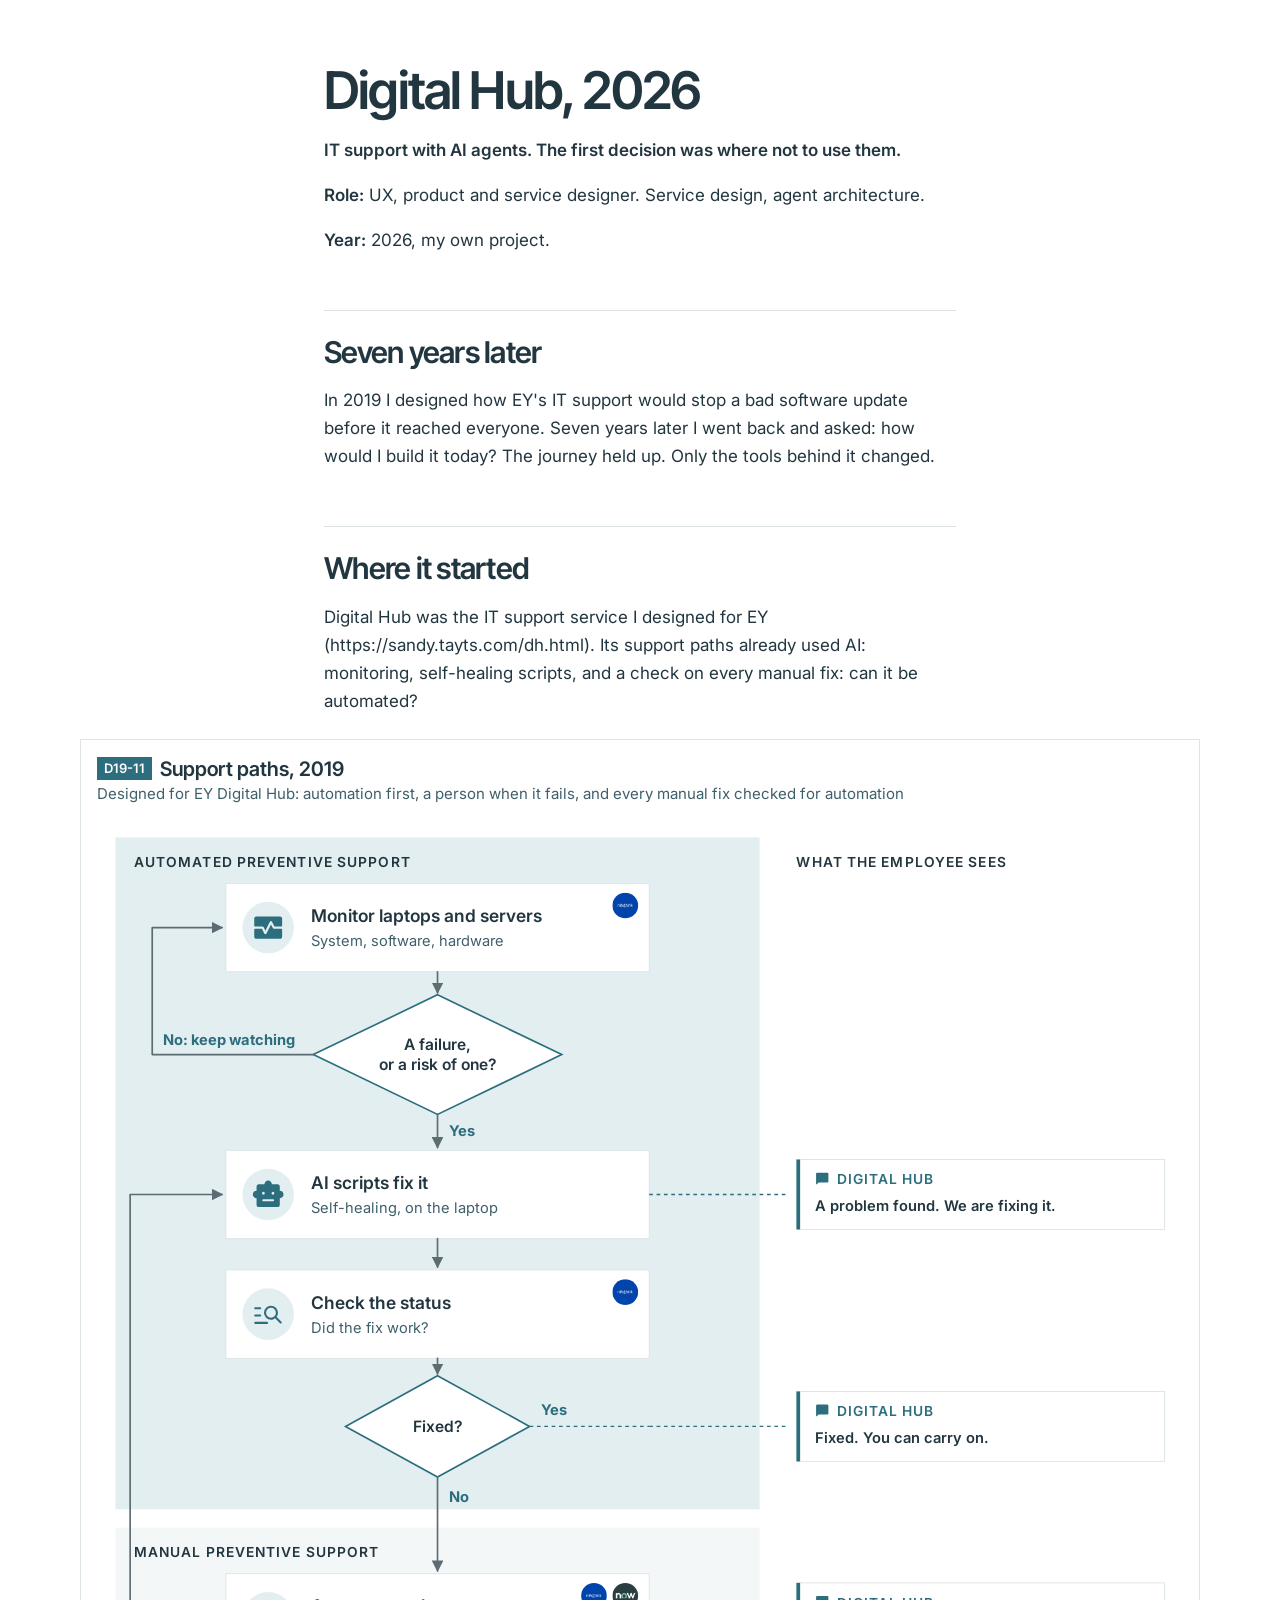
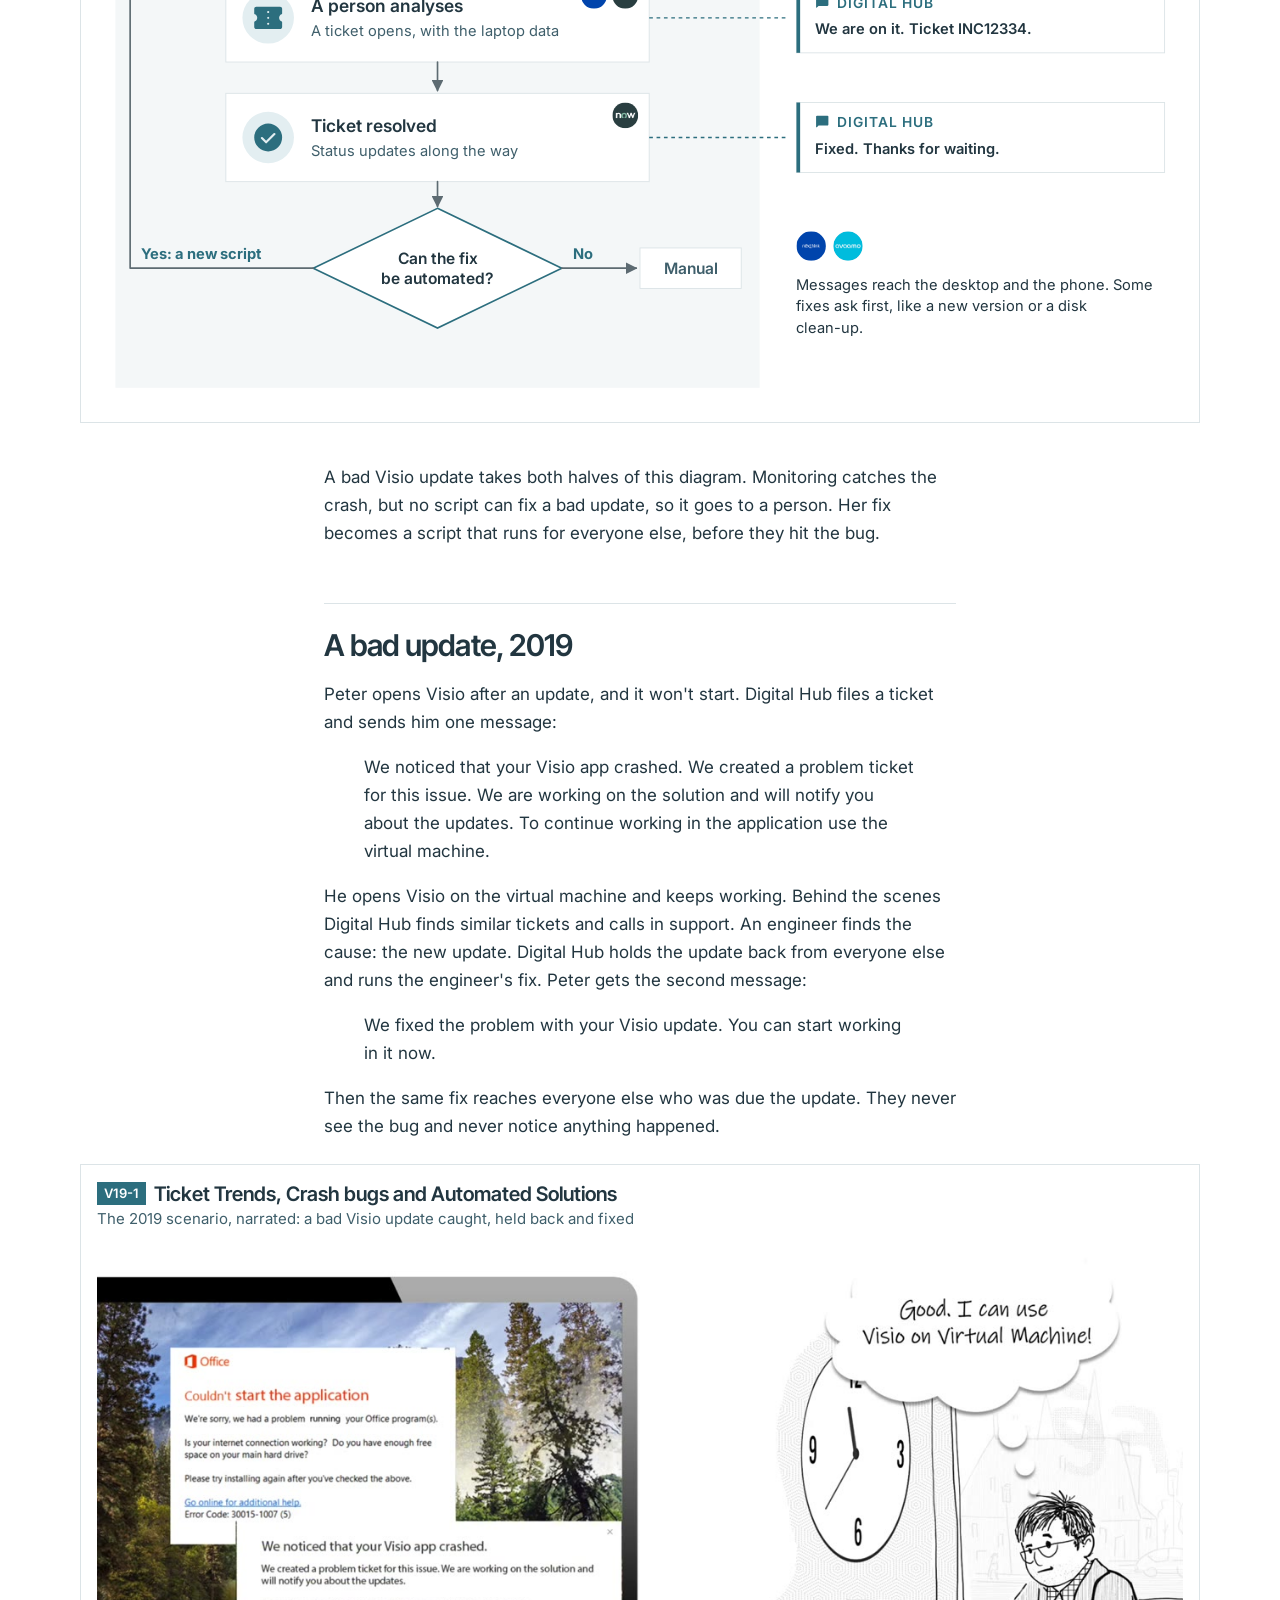
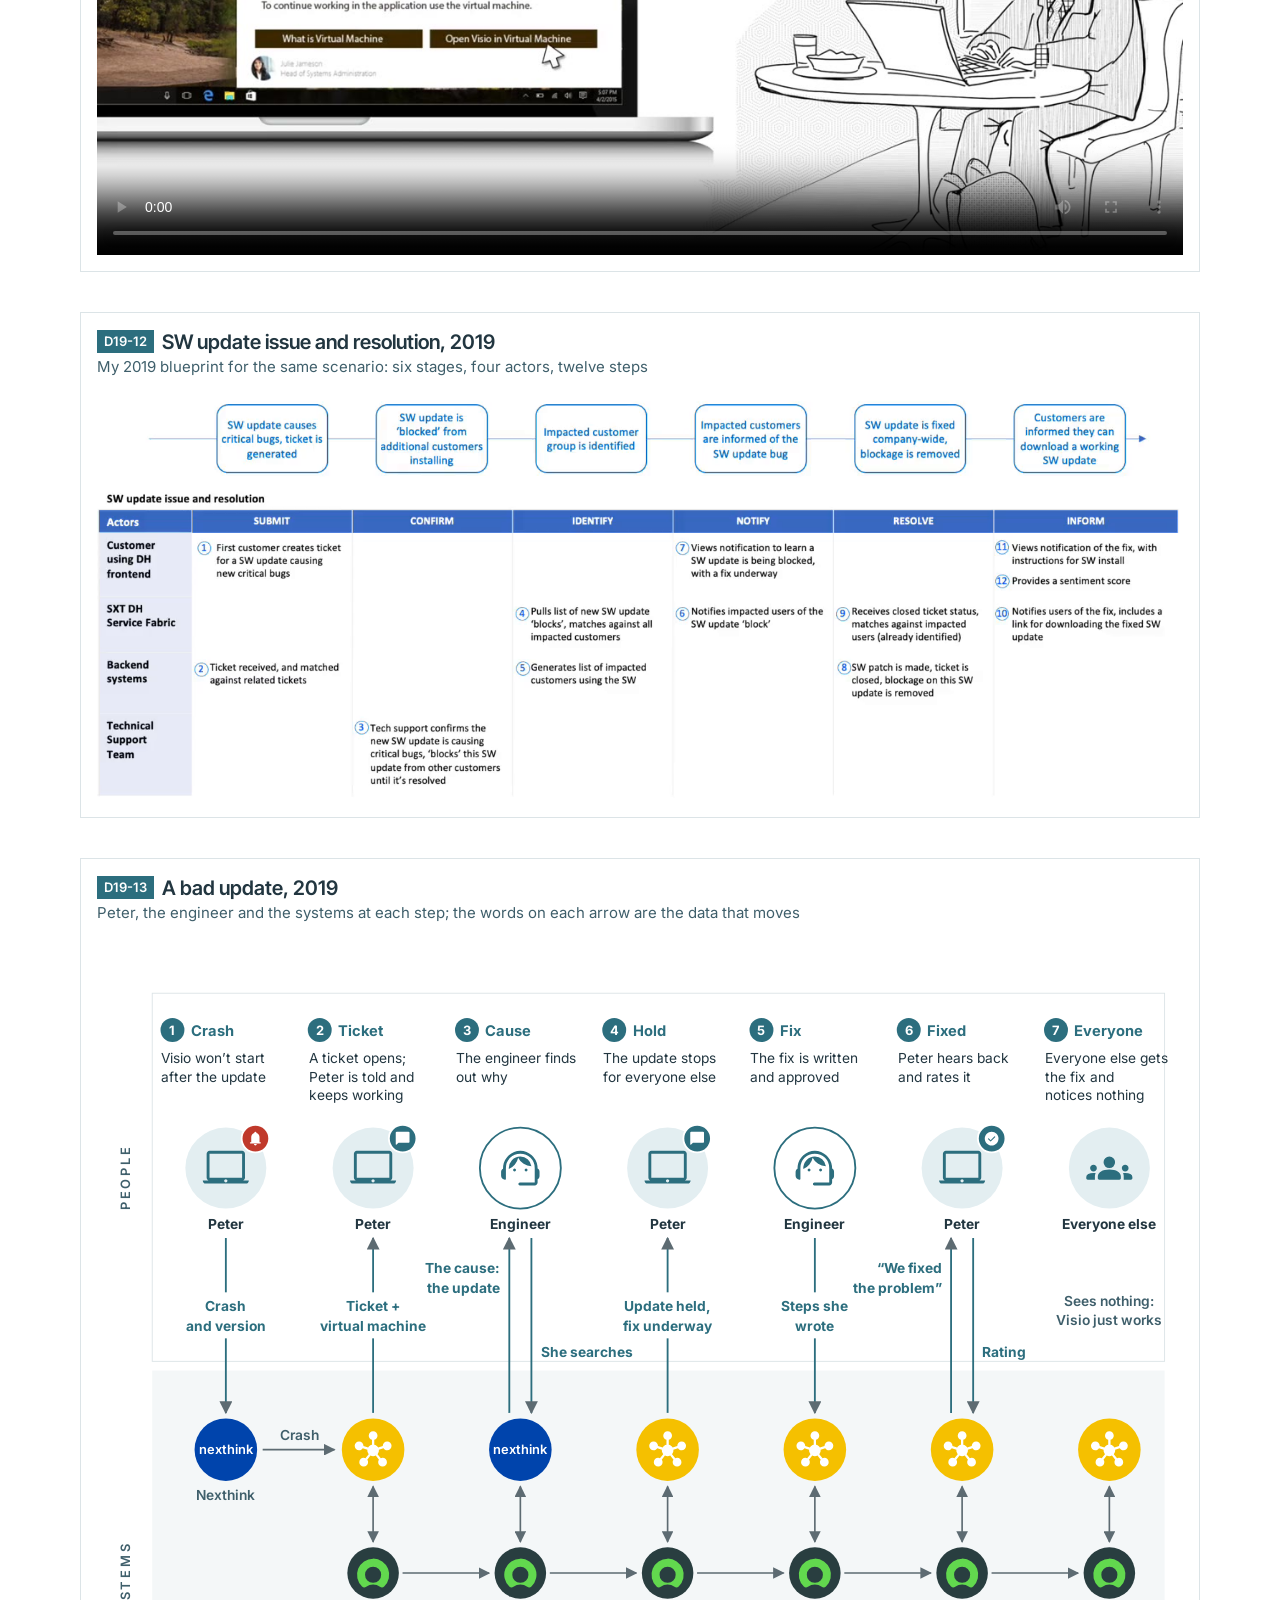
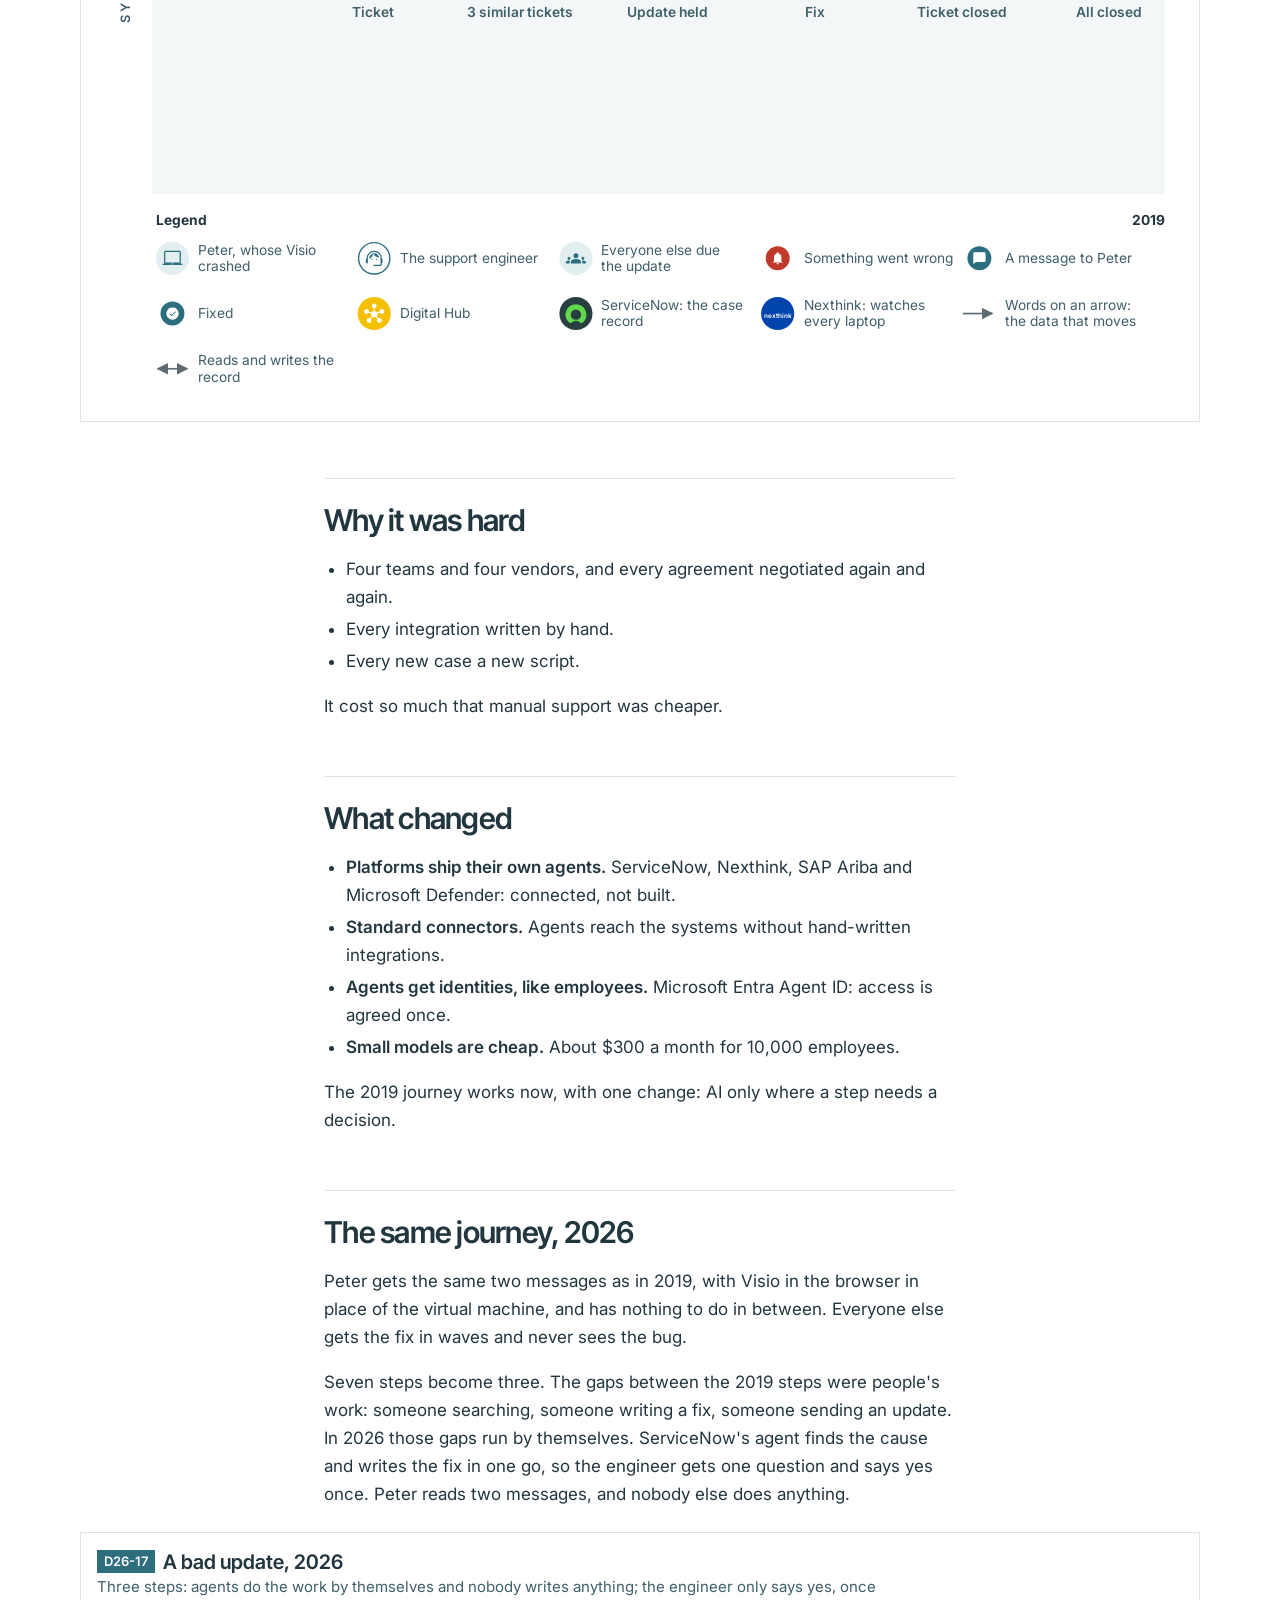
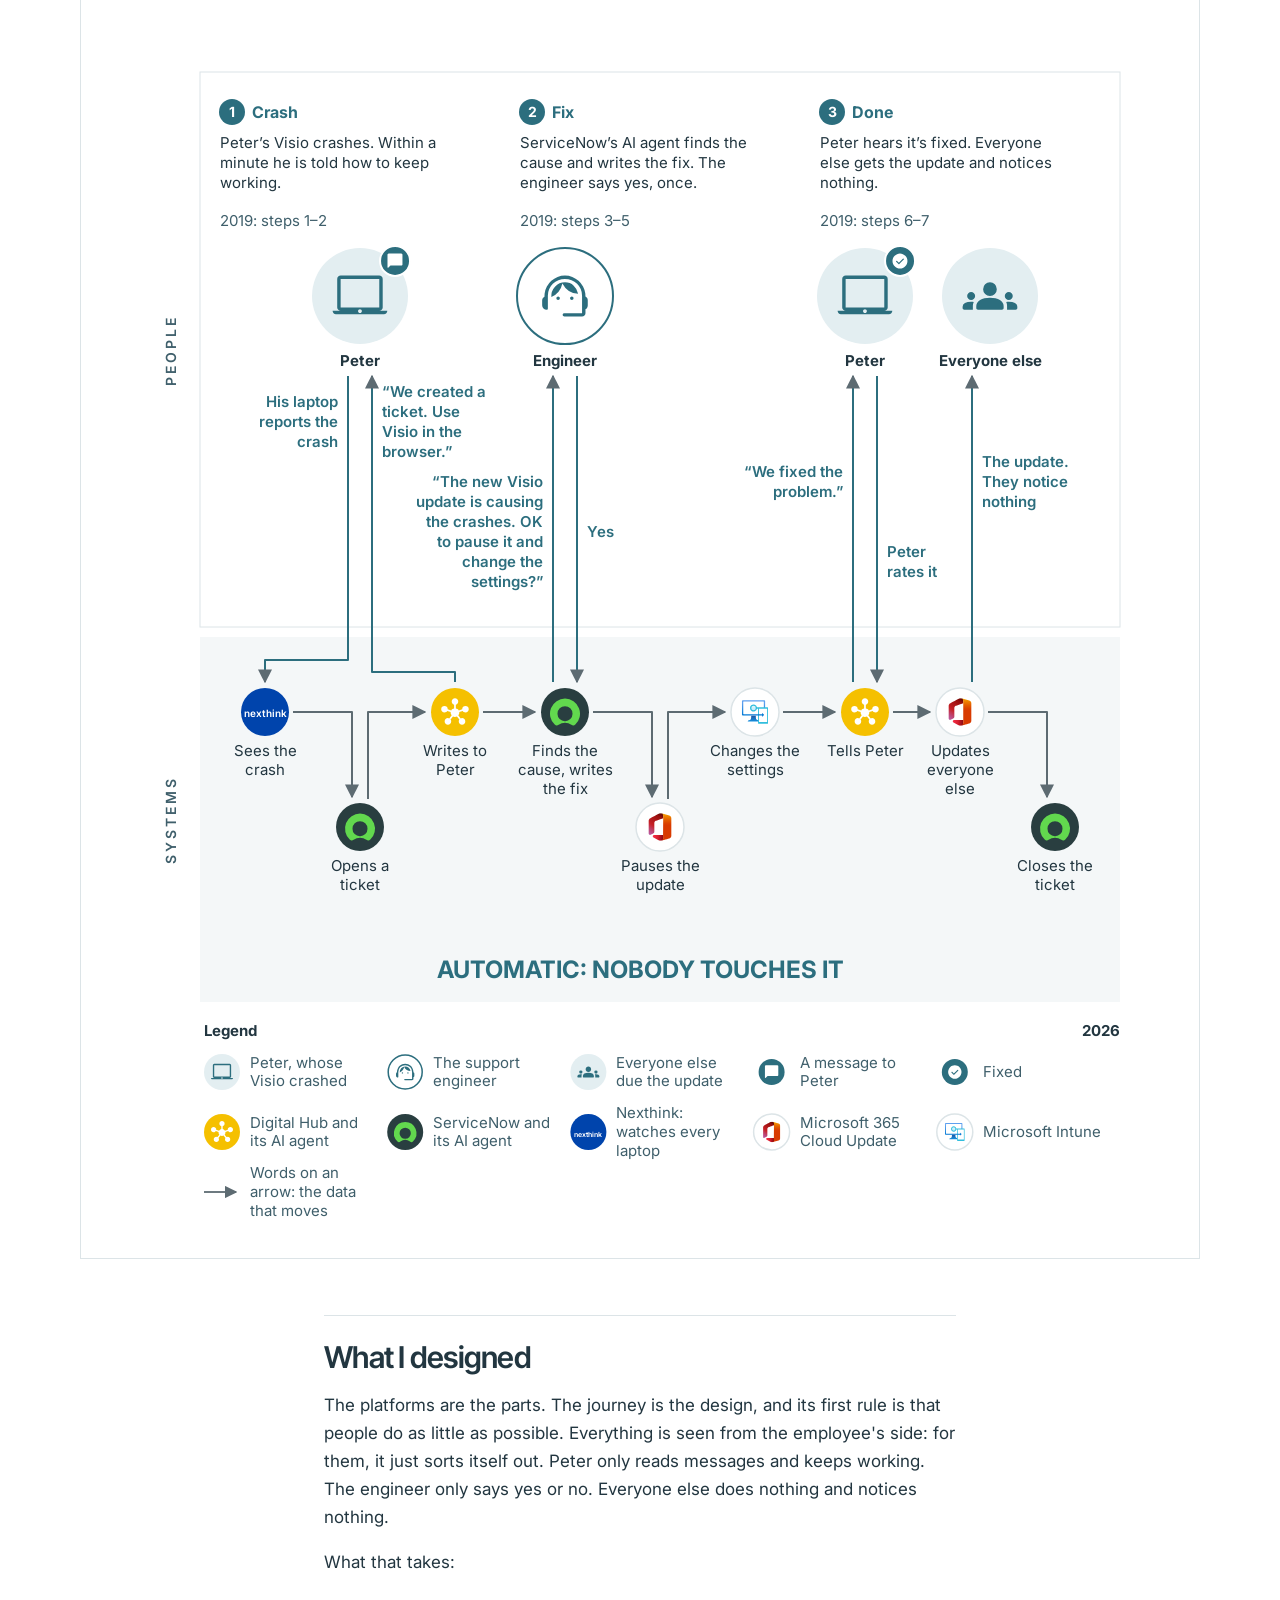
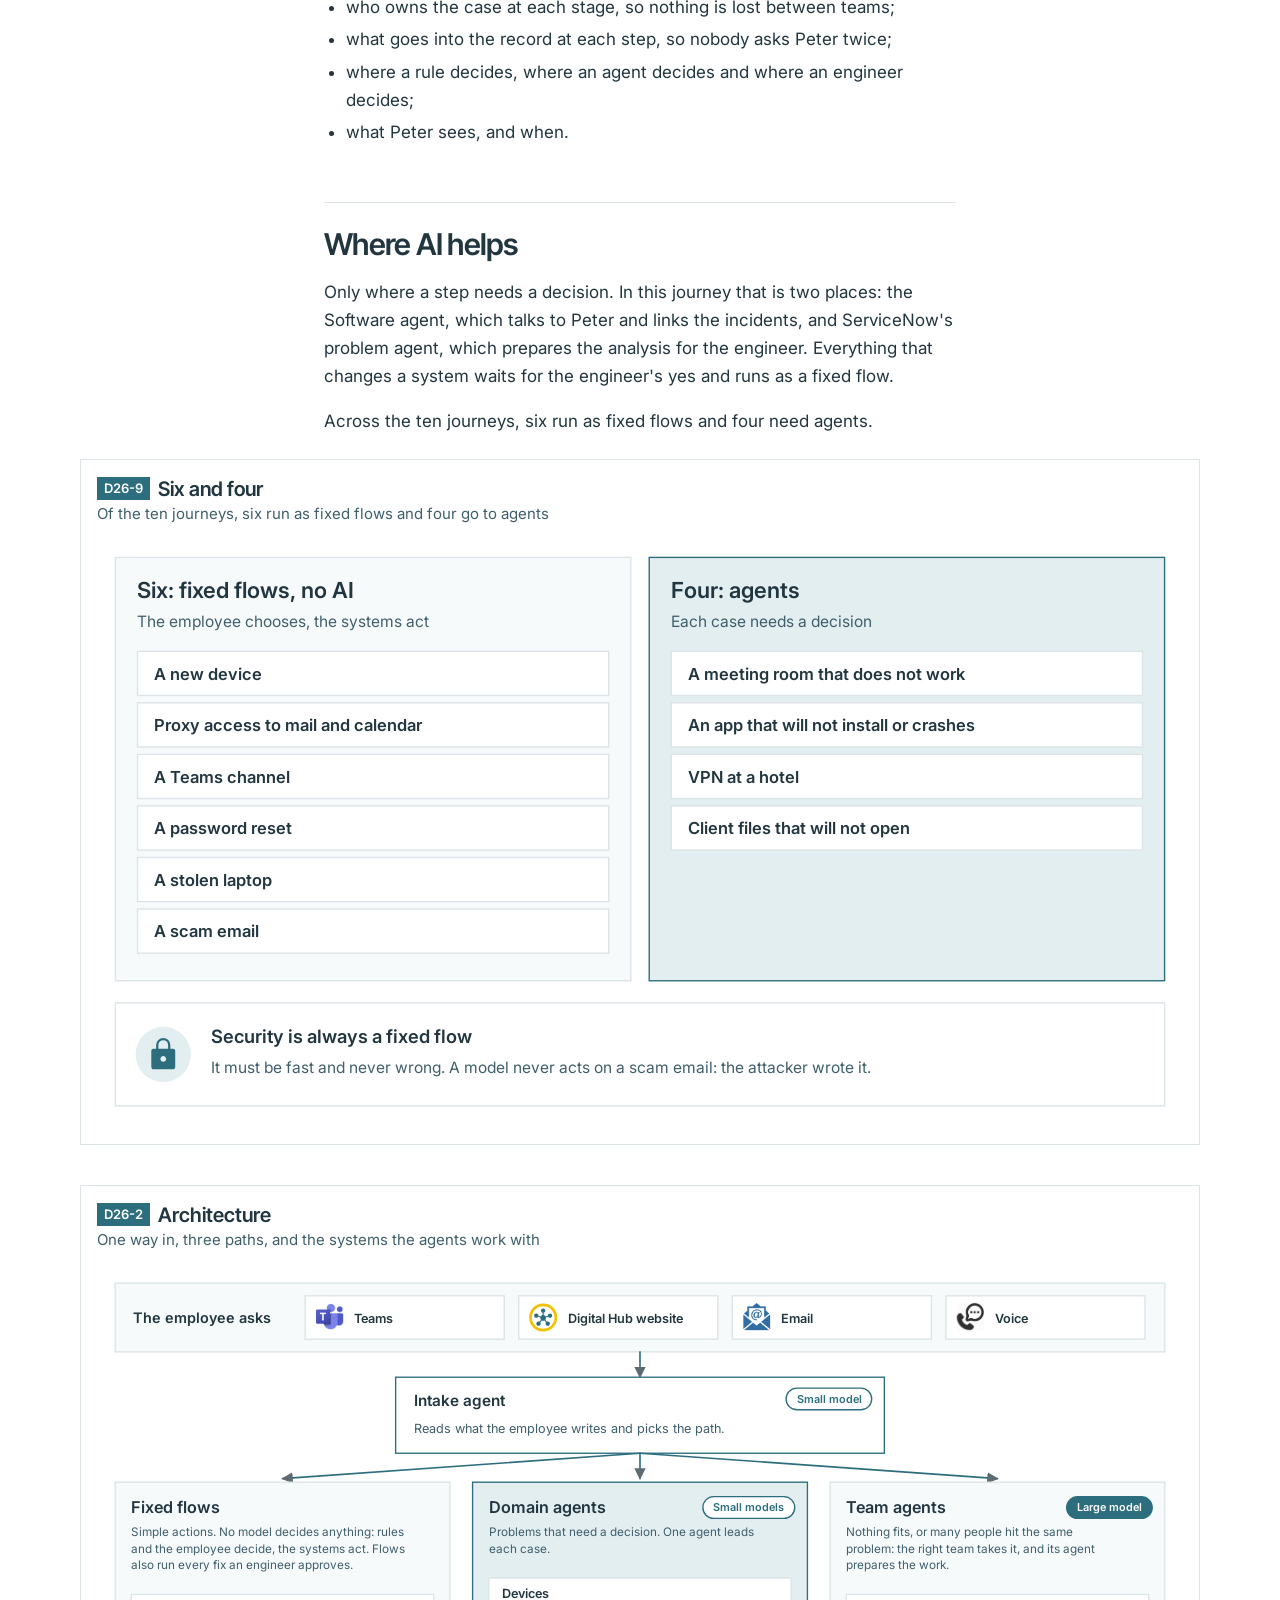
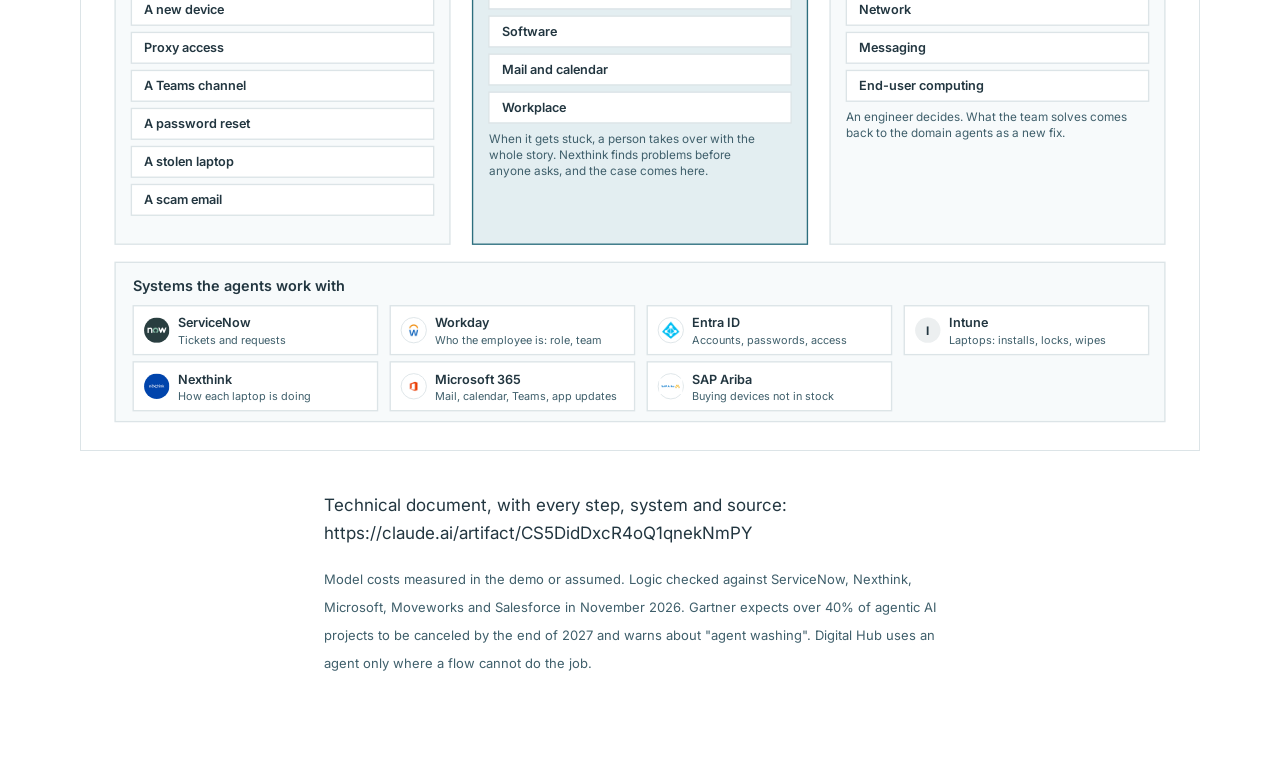
==== commit ccbc1750: "2026 bad update: the engineer's question first, then Yes; captions say only what happens; legend nam" ====
--- a/case/case.html
+++ b/case/case.html
@@ -349,175 +349,165 @@
 <h2>The same journey, 2026</h2>
 <p>Peter gets the same two messages as in 2019, with Visio in the browser in place of the virtual machine, and has nothing to do in between. Everyone else gets the fix in waves and never sees the bug.</p>
 <p>Seven steps become three. The gaps between the 2019 steps were people's work: someone searching, someone writing a fix, someone sending an update. In 2026 those gaps run by themselves. ServiceNow's agent finds the cause and writes the fix in one go, so the engineer gets one question and says yes once. Peter reads two messages, and nobody else does anything.</p>
-<figure class="fig" id="D26-17"><figcaption><b><span class="fid">D26-17</span>A bad update, 2026</b><span>Three steps: agents do the work by themselves and nobody writes anything; the engineer only says yes, once</span></figcaption><svg xmlns="http://www.w3.org/2000/svg" viewBox="0 0 1000 1185" role="img" aria-label="A bad Visio update in 2026, in three steps: Digital Hub’s agent tells Peter, ServiceNow’s agent finds the cause and writes the fix, the engineer says yes once, and the systems do the rest by themselves; everyone else notices nothing" class="case-diagram" width="1000" height="1185">
+<figure class="fig" id="D26-17"><figcaption><b><span class="fid">D26-17</span>A bad update, 2026</b><span>Three steps: agents do the work by themselves and nobody writes anything; the engineer only says yes, once</span></figcaption><svg xmlns="http://www.w3.org/2000/svg" viewBox="0 0 1000 1230" role="img" aria-label="A bad Visio update in 2026, in three steps: Digital Hub’s agent tells Peter, ServiceNow’s agent finds the cause and writes the fix, the engineer says yes once, and the systems do the rest by themselves; everyone else notices nothing" class="case-diagram" width="1000" height="1230">
 <defs><marker id="mbu26" viewBox="0 0 10 10" refX="9" refY="5" markerWidth="7" markerHeight="7" orient="auto-start-reverse"><path d="M0 0L10 5L0 10z" fill="#5d6b72"/></marker></defs>
-<rect x="60" y="60" width="920" height="510" rx="0" fill="#fff" stroke="#dce4e7" stroke-width="1"/>
-<rect x="60" y="580" width="920" height="365" rx="0" fill="#f4f7f8" stroke="#f4f7f8" stroke-width="0"/>
-<text x="36" y="315" transform="rotate(-90 36 315)" font-family="'Inter', sans-serif" font-size="14" font-weight="600" letter-spacing="3" fill="#3f5f6b" text-anchor="middle">PEOPLE</text>
-<text x="36" y="762" transform="rotate(-90 36 762)" font-family="'Inter', sans-serif" font-size="14" font-weight="600" letter-spacing="3" fill="#3f5f6b" text-anchor="middle">SYSTEMS</text>
-<text x="64" y="979" font-family="'Inter', sans-serif" font-size="15" font-weight="700" fill="#223640" text-anchor="start">Legend</text>
-<text x="980" y="979" font-family="'Inter', sans-serif" font-size="15" font-weight="700" fill="#223640" text-anchor="end">2026</text>
-<circle cx="82.0" cy="1015" r="18" fill="#e3eef1"/>
-<path d="M57-160q-23.51 0-40.26-17.63Q0-195.25 0-220h141q-24 0-42-18t-18-42v-500q0-24 18-42t42-18h678q24 0 42 18t18 42v500q0 24-18 42t-42 18h141q0 25-17.62 42.5Q924.75-160 900-160H57Zm447-32q10-10 10-24t-10-24q-10-10-24-10t-24 10q-10 10-10 24t10 24q10 10 24 10t24-10Zm-363-88h678v-500H141v500Zm0 0v-500 500Z" fill="#2c6e7e" transform="translate(71.0 1026.0) scale(0.0229)"/>
-<text x="110" y="1010" font-family="'Inter', sans-serif" font-size="15" font-weight="400" fill="#3f5f6b" text-anchor="start">Peter, whose</text>
-<text x="110" y="1030" font-family="'Inter', sans-serif" font-size="15" font-weight="400" fill="#3f5f6b" text-anchor="start">Visio crashed</text>
-<circle cx="265.2" cy="1015" r="17" fill="#fff" stroke="#2c6e7e" stroke-width="1.5"/>
-<path d="M470-120q-12.75 0-21.37-8.68-8.63-8.67-8.63-21.5 0-12.82 8.63-21.32 8.62-8.5 21.37-8.5h310v-304q0-123.69-87.32-209.84Q605.36-780 480-780q-125.36 0-212.68 86.16Q180-607.69 180-484v224q0 8.5-5.75 14.25T160-240q-33 0-56.5-23.5T80-320v-80q0-21 10.5-39.5T120-469l3-53q8-68 39.5-126t79-101q47.5-43 109-67T480-840q68 0 129 24t109 66.5Q766-707 797-649t40 126l3 52q19 9 29.5 27t10.5 38v92q0 20-10.5 38T840-249v69q0 24.75-17.62 42.37Q804.75-120 780-120H470ZM338.5-418.68q-8.5-8.67-8.5-21.5 0-12.82 8.68-21.32 8.67-8.5 21.5-8.5 12.82 0 21.32 8.68 8.5 8.67 8.5 21.5 0 12.82-8.68 21.32-8.67 8.5-21.5 8.5-12.82 0-21.32-8.68Zm240 0q-8.5-8.67-8.5-21.5 0-12.82 8.68-21.32 8.67-8.5 21.5-8.5 12.82 0 21.32 8.68 8.5 8.67 8.5 21.5 0 12.82-8.68 21.32-8.67 8.5-21.5 8.5-12.82 0-21.32-8.68ZM241-462q-7-106 64-182t177-76q87 0 151 57.5T711-519q-89-1-162.5-50T434.72-698Q419-618 367.5-555.5T241-462Z" fill="#2c6e7e" transform="translate(254.2 1026.0) scale(0.0229)"/>
-<text x="293" y="1010" font-family="'Inter', sans-serif" font-size="15" font-weight="400" fill="#3f5f6b" text-anchor="start">The support</text>
-<text x="293" y="1030" font-family="'Inter', sans-serif" font-size="15" font-weight="400" fill="#3f5f6b" text-anchor="start">engineer</text>
-<circle cx="448.4" cy="1015" r="18" fill="#e3eef1"/>
-<path d="M30-240q-12.75 0-21.37-8.63Q0-257.25 0-270v-23q0-38.57 41.5-62.78Q83-380 150.38-380q12.16 0 23.39.5t22.23 2.15q-8 17.35-12 35.17-4 17.81-4 37.18v65H30Zm240 0q-12.75 0-21.37-8.63Q240-257.25 240-270v-35q0-32 17.5-58.5T307-410q32-20 76.5-30t96.5-10q53 0 97.5 10t76.5 30q32 20 49 46.5t17 58.5v35q0 12.75-8.62 21.37Q702.75-240 690-240H270Zm510 0v-65q0-19.86-3.5-37.43T765-377.27q11-1.73 22.17-2.23 11.17-.5 22.83-.5 67.5 0 108.75 23.77T960-293v23q0 12.75-8.62 21.37Q942.75-240 930-240H780ZM149.57-410q-28.57 0-49.07-20.56Q80-451.13 80-480q0-29 20.56-49.5Q121.13-550 150-550q29 0 49.5 20.5t20.5 49.93q0 28.57-20.5 49.07T149.57-410Zm660 0q-28.57 0-49.07-20.56Q740-451.13 740-480q0-29 20.56-49.5Q781.13-550 810-550q29 0 49.5 20.5t20.5 49.93q0 28.57-20.5 49.07T809.57-410ZM480-480q-50 0-85-35t-35-85q0-51 35-85.5t85-34.5q51 0 85.5 34.5T600-600q0 50-34.5 85T480-480Z" fill="#2c6e7e" transform="translate(437.4 1026.0) scale(0.0229)"/>
-<text x="476" y="1010" font-family="'Inter', sans-serif" font-size="15" font-weight="400" fill="#3f5f6b" text-anchor="start">Everyone else</text>
-<text x="476" y="1030" font-family="'Inter', sans-serif" font-size="15" font-weight="400" fill="#3f5f6b" text-anchor="start">due the update</text>
-<circle cx="631.5999999999999" cy="1015" r="13" fill="#2c6e7e"/>
-<path d="M240-240 131-131q-14 14-32.5 6.5T80-152v-668q0-24 18-42t42-18h680q24 0 42 18t18 42v520q0 24-18 42t-42 18H240Z" fill="#fff" transform="translate(623.6 1023.0) scale(0.0167)"/>
-<text x="660" y="1010" font-family="'Inter', sans-serif" font-size="15" font-weight="400" fill="#3f5f6b" text-anchor="start">A message to</text>
-<text x="660" y="1030" font-family="'Inter', sans-serif" font-size="15" font-weight="400" fill="#3f5f6b" text-anchor="start">Peter</text>
-<circle cx="814.8" cy="1015" r="13" fill="#2c6e7e"/>
-<path d="m421-389-98-98q-9-9-22-9t-23 10q-9 9-9 22t9 22l122 123q9 9 21 9t21-9l239-239q10-10 10-23t-10-23q-10-9-23.5-8.5T635-603L421-389Zm59 309q-82 0-155-31.5t-127.5-86Q143-252 111.5-325T80-480q0-83 31.5-156t86-127Q252-817 325-848.5T480-880q83 0 156 31.5T763-763q54 54 85.5 127T880-480q0 82-31.5 155T763-197.5q-54 54.5-127 86T480-80Z" fill="#fff" transform="translate(806.8 1023.0) scale(0.0167)"/>
-<text x="843" y="1020" font-family="'Inter', sans-serif" font-size="15" font-weight="400" fill="#3f5f6b" text-anchor="start">Fixed</text>
-<circle cx="82.0" cy="1075" r="18" fill="#f5c000"/>
-<path d="M153-73q-33-33-33-81t33-81q33-33 81-33 14 0 24.5 2.5T280-258l85-106q-19-23-29-52.5t-5-61.5l-121-41q-15 25-39.5 39T114-466q-48 0-81-33T0-580q0-48 33-81t81-33q48 0 81 33t33 81v4l122 42q18-32 43.5-49t56.5-24v-129q-39-11-61.5-43T366-846q0-48 33-81t81-33q48 0 81 33t33 81q0 35-23 67t-61 43v129q31 7 57 24t44 49l121-42v-4q0-48 33-81t81-33q48 0 81 33t33 81q0 48-33 81t-81 33q-32 0-57-14t-39-39l-121 41q5 32-4.5 61.5T595-364l85 106q11-5 21.5-7.5T726-268q48 0 81 33t33 81q0 48-33 81t-81 33q-48 0-81-33t-33-81q0-20 5.5-36t15.5-31l-85-106q-32 17-68.5 17T411-327l-84 107q10 15 15.5 30.5T348-154q0 48-33 81t-81 33q-48 0-81-33Z" fill="#fff" transform="translate(71.0 1086.0) scale(0.0229)"/>
-<text x="110" y="1080" font-family="'Inter', sans-serif" font-size="15" font-weight="400" fill="#3f5f6b" text-anchor="start">Digital Hub</text>
-<circle cx="265.2" cy="1075" r="18" fill="#293e40"/>
-<image href="[data-uri]" x="247.2" y="1057" width="36" height="36"/>
-<text x="293" y="1070" font-family="'Inter', sans-serif" font-size="15" font-weight="400" fill="#3f5f6b" text-anchor="start">ServiceNow: the</text>
-<text x="293" y="1090" font-family="'Inter', sans-serif" font-size="15" font-weight="400" fill="#3f5f6b" text-anchor="start">case record</text>
-<circle cx="448.4" cy="1075" r="18" fill="#0044ac"/>
-<text x="448" y="1080" font-family="'Inter', sans-serif" font-size="7" font-weight="600" fill="#fff" text-anchor="middle">nexthink</text>
-<text x="476" y="1061" font-family="'Inter', sans-serif" font-size="15" font-weight="400" fill="#3f5f6b" text-anchor="start">Nexthink:</text>
-<text x="476" y="1080" font-family="'Inter', sans-serif" font-size="15" font-weight="400" fill="#3f5f6b" text-anchor="start">watches every</text>
-<text x="476" y="1099" font-family="'Inter', sans-serif" font-size="15" font-weight="400" fill="#3f5f6b" text-anchor="start">laptop</text>
-<circle cx="631.5999999999999" cy="1075" r="18" fill="#fff" stroke="#dce4e7" stroke-width="1.5"/>
-<image href="[data-uri]" x="621.2499999999999" y="1064.65" width="20.7" height="20.7"/>
-<text x="660" y="1070" font-family="'Inter', sans-serif" font-size="15" font-weight="400" fill="#3f5f6b" text-anchor="start">Microsoft 365</text>
-<text x="660" y="1090" font-family="'Inter', sans-serif" font-size="15" font-weight="400" fill="#3f5f6b" text-anchor="start">Cloud Update</text>
-<circle cx="814.8" cy="1075" r="18" fill="#fff" stroke="#dce4e7" stroke-width="1.5"/>
-<image href="[data-uri]" x="804.4499999999999" y="1064.65" width="20.7" height="20.7"/>
-<text x="843" y="1080" font-family="'Inter', sans-serif" font-size="15" font-weight="400" fill="#3f5f6b" text-anchor="start">Microsoft Intune</text>
-<path d="M64.0 1135h32" stroke="#5d6b72" stroke-width="1.8" marker-end="url(#mbu26)"/>
-<text x="110" y="1121" font-family="'Inter', sans-serif" font-size="15" font-weight="400" fill="#3f5f6b" text-anchor="start">Words on an</text>
-<text x="110" y="1140" font-family="'Inter', sans-serif" font-size="15" font-weight="400" fill="#3f5f6b" text-anchor="start">arrow: the data</text>
-<text x="110" y="1159" font-family="'Inter', sans-serif" font-size="15" font-weight="400" fill="#3f5f6b" text-anchor="start">that moves</text>
+<rect x="60" y="60" width="920" height="555" rx="0" fill="#fff" stroke="#dce4e7" stroke-width="1"/>
+<rect x="60" y="625" width="920" height="365" rx="0" fill="#f4f7f8" stroke="#f4f7f8" stroke-width="0"/>
+<text x="36" y="338" transform="rotate(-90 36 338)" font-family="'Inter', sans-serif" font-size="14" font-weight="600" letter-spacing="3" fill="#3f5f6b" text-anchor="middle">PEOPLE</text>
+<text x="36" y="808" transform="rotate(-90 36 808)" font-family="'Inter', sans-serif" font-size="14" font-weight="600" letter-spacing="3" fill="#3f5f6b" text-anchor="middle">SYSTEMS</text>
+<text x="64" y="1024" font-family="'Inter', sans-serif" font-size="15" font-weight="700" fill="#223640" text-anchor="start">Legend</text>
+<text x="980" y="1024" font-family="'Inter', sans-serif" font-size="15" font-weight="700" fill="#223640" text-anchor="end">2026</text>
+<circle cx="82.0" cy="1060" r="18" fill="#e3eef1"/>
+<path d="M57-160q-23.51 0-40.26-17.63Q0-195.25 0-220h141q-24 0-42-18t-18-42v-500q0-24 18-42t42-18h678q24 0 42 18t18 42v500q0 24-18 42t-42 18h141q0 25-17.62 42.5Q924.75-160 900-160H57Zm447-32q10-10 10-24t-10-24q-10-10-24-10t-24 10q-10 10-10 24t10 24q10 10 24 10t24-10Zm-363-88h678v-500H141v500Zm0 0v-500 500Z" fill="#2c6e7e" transform="translate(71.0 1071.0) scale(0.0229)"/>
+<text x="110" y="1056" font-family="'Inter', sans-serif" font-size="15" font-weight="400" fill="#3f5f6b" text-anchor="start">Peter, whose</text>
+<text x="110" y="1074" font-family="'Inter', sans-serif" font-size="15" font-weight="400" fill="#3f5f6b" text-anchor="start">Visio crashed</text>
+<circle cx="265.2" cy="1060" r="17" fill="#fff" stroke="#2c6e7e" stroke-width="1.5"/>
+<path d="M470-120q-12.75 0-21.37-8.68-8.63-8.67-8.63-21.5 0-12.82 8.63-21.32 8.62-8.5 21.37-8.5h310v-304q0-123.69-87.32-209.84Q605.36-780 480-780q-125.36 0-212.68 86.16Q180-607.69 180-484v224q0 8.5-5.75 14.25T160-240q-33 0-56.5-23.5T80-320v-80q0-21 10.5-39.5T120-469l3-53q8-68 39.5-126t79-101q47.5-43 109-67T480-840q68 0 129 24t109 66.5Q766-707 797-649t40 126l3 52q19 9 29.5 27t10.5 38v92q0 20-10.5 38T840-249v69q0 24.75-17.62 42.37Q804.75-120 780-120H470ZM338.5-418.68q-8.5-8.67-8.5-21.5 0-12.82 8.68-21.32 8.67-8.5 21.5-8.5 12.82 0 21.32 8.68 8.5 8.67 8.5 21.5 0 12.82-8.68 21.32-8.67 8.5-21.5 8.5-12.82 0-21.32-8.68Zm240 0q-8.5-8.67-8.5-21.5 0-12.82 8.68-21.32 8.67-8.5 21.5-8.5 12.82 0 21.32 8.68 8.5 8.67 8.5 21.5 0 12.82-8.68 21.32-8.67 8.5-21.5 8.5-12.82 0-21.32-8.68ZM241-462q-7-106 64-182t177-76q87 0 151 57.5T711-519q-89-1-162.5-50T434.72-698Q419-618 367.5-555.5T241-462Z" fill="#2c6e7e" transform="translate(254.2 1071.0) scale(0.0229)"/>
+<text x="293" y="1056" font-family="'Inter', sans-serif" font-size="15" font-weight="400" fill="#3f5f6b" text-anchor="start">The support</text>
+<text x="293" y="1074" font-family="'Inter', sans-serif" font-size="15" font-weight="400" fill="#3f5f6b" text-anchor="start">engineer</text>
+<circle cx="448.4" cy="1060" r="18" fill="#e3eef1"/>
+<path d="M30-240q-12.75 0-21.37-8.63Q0-257.25 0-270v-23q0-38.57 41.5-62.78Q83-380 150.38-380q12.16 0 23.39.5t22.23 2.15q-8 17.35-12 35.17-4 17.81-4 37.18v65H30Zm240 0q-12.75 0-21.37-8.63Q240-257.25 240-270v-35q0-32 17.5-58.5T307-410q32-20 76.5-30t96.5-10q53 0 97.5 10t76.5 30q32 20 49 46.5t17 58.5v35q0 12.75-8.62 21.37Q702.75-240 690-240H270Zm510 0v-65q0-19.86-3.5-37.43T765-377.27q11-1.73 22.17-2.23 11.17-.5 22.83-.5 67.5 0 108.75 23.77T960-293v23q0 12.75-8.62 21.37Q942.75-240 930-240H780ZM149.57-410q-28.57 0-49.07-20.56Q80-451.13 80-480q0-29 20.56-49.5Q121.13-550 150-550q29 0 49.5 20.5t20.5 49.93q0 28.57-20.5 49.07T149.57-410Zm660 0q-28.57 0-49.07-20.56Q740-451.13 740-480q0-29 20.56-49.5Q781.13-550 810-550q29 0 49.5 20.5t20.5 49.93q0 28.57-20.5 49.07T809.57-410ZM480-480q-50 0-85-35t-35-85q0-51 35-85.5t85-34.5q51 0 85.5 34.5T600-600q0 50-34.5 85T480-480Z" fill="#2c6e7e" transform="translate(437.4 1071.0) scale(0.0229)"/>
+<text x="476" y="1056" font-family="'Inter', sans-serif" font-size="15" font-weight="400" fill="#3f5f6b" text-anchor="start">Everyone else</text>
+<text x="476" y="1074" font-family="'Inter', sans-serif" font-size="15" font-weight="400" fill="#3f5f6b" text-anchor="start">due the update</text>
+<circle cx="631.5999999999999" cy="1060" r="13" fill="#2c6e7e"/>
+<path d="M240-240 131-131q-14 14-32.5 6.5T80-152v-668q0-24 18-42t42-18h680q24 0 42 18t18 42v520q0 24-18 42t-42 18H240Z" fill="#fff" transform="translate(623.6 1068.0) scale(0.0167)"/>
+<text x="660" y="1056" font-family="'Inter', sans-serif" font-size="15" font-weight="400" fill="#3f5f6b" text-anchor="start">A message to</text>
+<text x="660" y="1074" font-family="'Inter', sans-serif" font-size="15" font-weight="400" fill="#3f5f6b" text-anchor="start">Peter</text>
+<circle cx="814.8" cy="1060" r="13" fill="#2c6e7e"/>
+<path d="m421-389-98-98q-9-9-22-9t-23 10q-9 9-9 22t9 22l122 123q9 9 21 9t21-9l239-239q10-10 10-23t-10-23q-10-9-23.5-8.5T635-603L421-389Zm59 309q-82 0-155-31.5t-127.5-86Q143-252 111.5-325T80-480q0-83 31.5-156t86-127Q252-817 325-848.5T480-880q83 0 156 31.5T763-763q54 54 85.5 127T880-480q0 82-31.5 155T763-197.5q-54 54.5-127 86T480-80Z" fill="#fff" transform="translate(806.8 1068.0) scale(0.0167)"/>
+<text x="843" y="1065" font-family="'Inter', sans-serif" font-size="15" font-weight="400" fill="#3f5f6b" text-anchor="start">Fixed</text>
+<circle cx="82.0" cy="1120" r="18" fill="#f5c000"/>
+<path d="M153-73q-33-33-33-81t33-81q33-33 81-33 14 0 24.5 2.5T280-258l85-106q-19-23-29-52.5t-5-61.5l-121-41q-15 25-39.5 39T114-466q-48 0-81-33T0-580q0-48 33-81t81-33q48 0 81 33t33 81v4l122 42q18-32 43.5-49t56.5-24v-129q-39-11-61.5-43T366-846q0-48 33-81t81-33q48 0 81 33t33 81q0 35-23 67t-61 43v129q31 7 57 24t44 49l121-42v-4q0-48 33-81t81-33q48 0 81 33t33 81q0 48-33 81t-81 33q-32 0-57-14t-39-39l-121 41q5 32-4.5 61.5T595-364l85 106q11-5 21.5-7.5T726-268q48 0 81 33t33 81q0 48-33 81t-81 33q-48 0-81-33t-33-81q0-20 5.5-36t15.5-31l-85-106q-32 17-68.5 17T411-327l-84 107q10 15 15.5 30.5T348-154q0 48-33 81t-81 33q-48 0-81-33Z" fill="#fff" transform="translate(71.0 1131.0) scale(0.0229)"/>
+<text x="110" y="1116" font-family="'Inter', sans-serif" font-size="15" font-weight="400" fill="#3f5f6b" text-anchor="start">Digital Hub and</text>
+<text x="110" y="1134" font-family="'Inter', sans-serif" font-size="15" font-weight="400" fill="#3f5f6b" text-anchor="start">its AI agent</text>
+<circle cx="265.2" cy="1120" r="18" fill="#293e40"/>
+<image href="[data-uri]" x="247.2" y="1102" width="36" height="36"/>
+<text x="293" y="1116" font-family="'Inter', sans-serif" font-size="15" font-weight="400" fill="#3f5f6b" text-anchor="start">ServiceNow and</text>
+<text x="293" y="1134" font-family="'Inter', sans-serif" font-size="15" font-weight="400" fill="#3f5f6b" text-anchor="start">its AI agent</text>
+<circle cx="448.4" cy="1120" r="18" fill="#0044ac"/>
+<text x="448" y="1125" font-family="'Inter', sans-serif" font-size="7" font-weight="600" fill="#fff" text-anchor="middle">nexthink</text>
+<text x="476" y="1106" font-family="'Inter', sans-serif" font-size="15" font-weight="400" fill="#3f5f6b" text-anchor="start">Nexthink:</text>
+<text x="476" y="1125" font-family="'Inter', sans-serif" font-size="15" font-weight="400" fill="#3f5f6b" text-anchor="start">watches every</text>
+<text x="476" y="1144" font-family="'Inter', sans-serif" font-size="15" font-weight="400" fill="#3f5f6b" text-anchor="start">laptop</text>
+<circle cx="631.5999999999999" cy="1120" r="18" fill="#fff" stroke="#dce4e7" stroke-width="1.5"/>
+<image href="[data-uri]" x="621.2499999999999" y="1109.65" width="20.7" height="20.7"/>
+<text x="660" y="1116" font-family="'Inter', sans-serif" font-size="15" font-weight="400" fill="#3f5f6b" text-anchor="start">Microsoft 365</text>
+<text x="660" y="1134" font-family="'Inter', sans-serif" font-size="15" font-weight="400" fill="#3f5f6b" text-anchor="start">Cloud Update</text>
+<circle cx="814.8" cy="1120" r="18" fill="#fff" stroke="#dce4e7" stroke-width="1.5"/>
+<image href="[data-uri]" x="804.4499999999999" y="1109.65" width="20.7" height="20.7"/>
+<text x="843" y="1125" font-family="'Inter', sans-serif" font-size="15" font-weight="400" fill="#3f5f6b" text-anchor="start">Microsoft Intune</text>
+<path d="M64.0 1180h32" stroke="#5d6b72" stroke-width="1.8" marker-end="url(#mbu26)"/>
+<text x="110" y="1166" font-family="'Inter', sans-serif" font-size="15" font-weight="400" fill="#3f5f6b" text-anchor="start">Words on an</text>
+<text x="110" y="1185" font-family="'Inter', sans-serif" font-size="15" font-weight="400" fill="#3f5f6b" text-anchor="start">arrow: the data</text>
+<text x="110" y="1204" font-family="'Inter', sans-serif" font-size="15" font-weight="400" fill="#3f5f6b" text-anchor="start">that moves</text>
 <circle cx="92.0" cy="100" r="13" fill="#2c6e7e"/>
 <text x="92" y="105" font-family="'Inter', sans-serif" font-size="14" font-weight="700" fill="#fff" text-anchor="middle">1</text>
 <text x="112" y="106" font-family="'Inter', sans-serif" font-size="16" font-weight="700" fill="#2c6e7e" text-anchor="start">Crash</text>
 <text x="80" y="136" font-family="'Inter', sans-serif" font-size="15" font-weight="400" fill="#223640" text-anchor="start">Peter’s Visio crashes. Within a</text>
-<text x="80" y="156" font-family="'Inter', sans-serif" font-size="15" font-weight="400" fill="#223640" text-anchor="start">minute, Digital Hub’s agent tells</text>
-<text x="80" y="176" font-family="'Inter', sans-serif" font-size="15" font-weight="400" fill="#223640" text-anchor="start">him how to keep working.</text>
+<text x="80" y="156" font-family="'Inter', sans-serif" font-size="15" font-weight="400" fill="#223640" text-anchor="start">minute he is told how to keep</text>
+<text x="80" y="176" font-family="'Inter', sans-serif" font-size="15" font-weight="400" fill="#223640" text-anchor="start">working.</text>
 <text x="80" y="214" font-family="'Inter', sans-serif" font-size="15" font-weight="400" fill="#3f5f6b" text-anchor="start">2019: steps 1–2</text>
 <circle cx="392.0" cy="100" r="13" fill="#2c6e7e"/>
 <text x="392" y="105" font-family="'Inter', sans-serif" font-size="14" font-weight="700" fill="#fff" text-anchor="middle">2</text>
 <text x="412" y="106" font-family="'Inter', sans-serif" font-size="16" font-weight="700" fill="#2c6e7e" text-anchor="start">Fix</text>
-<text x="380" y="136" font-family="'Inter', sans-serif" font-size="15" font-weight="400" fill="#223640" text-anchor="start">ServiceNow’s agent finds the cause</text>
-<text x="380" y="156" font-family="'Inter', sans-serif" font-size="15" font-weight="400" fill="#223640" text-anchor="start">and writes the fix by itself. The</text>
+<text x="380" y="136" font-family="'Inter', sans-serif" font-size="15" font-weight="400" fill="#223640" text-anchor="start">ServiceNow’s AI agent finds the</text>
+<text x="380" y="156" font-family="'Inter', sans-serif" font-size="15" font-weight="400" fill="#223640" text-anchor="start">cause and writes the fix. The</text>
 <text x="380" y="176" font-family="'Inter', sans-serif" font-size="15" font-weight="400" fill="#223640" text-anchor="start">engineer says yes, once.</text>
 <text x="380" y="214" font-family="'Inter', sans-serif" font-size="15" font-weight="400" fill="#3f5f6b" text-anchor="start">2019: steps 3–5</text>
 <circle cx="692.0" cy="100" r="13" fill="#2c6e7e"/>
 <text x="692" y="105" font-family="'Inter', sans-serif" font-size="14" font-weight="700" fill="#fff" text-anchor="middle">3</text>
 <text x="712" y="106" font-family="'Inter', sans-serif" font-size="16" font-weight="700" fill="#2c6e7e" text-anchor="start">Done</text>
-<text x="680" y="136" font-family="'Inter', sans-serif" font-size="15" font-weight="400" fill="#223640" text-anchor="start">Digital Hub’s agent tells Peter</text>
-<text x="680" y="156" font-family="'Inter', sans-serif" font-size="15" font-weight="400" fill="#223640" text-anchor="start">it’s fixed. Everyone else gets the</text>
-<text x="680" y="176" font-family="'Inter', sans-serif" font-size="15" font-weight="400" fill="#223640" text-anchor="start">update and notices nothing.</text>
+<text x="680" y="136" font-family="'Inter', sans-serif" font-size="15" font-weight="400" fill="#223640" text-anchor="start">Peter hears it’s fixed. Everyone</text>
+<text x="680" y="156" font-family="'Inter', sans-serif" font-size="15" font-weight="400" fill="#223640" text-anchor="start">else gets the update and notices</text>
+<text x="680" y="176" font-family="'Inter', sans-serif" font-size="15" font-weight="400" fill="#223640" text-anchor="start">nothing.</text>
 <text x="680" y="214" font-family="'Inter', sans-serif" font-size="15" font-weight="400" fill="#3f5f6b" text-anchor="start">2019: steps 6–7</text>
-<circle cx="125" cy="655" r="24" fill="#0044ac"/>
-<text x="125" y="660" font-family="'Inter', sans-serif" font-size="10" font-weight="600" fill="#fff" text-anchor="middle">nexthink</text>
-<text x="125" y="699" font-family="'Inter', sans-serif" font-size="15" font-weight="400" fill="#223640" text-anchor="middle">Nexthink sees</text>
-<text x="125" y="718" font-family="'Inter', sans-serif" font-size="15" font-weight="400" fill="#223640" text-anchor="middle">the crash</text>
-<circle cx="220" cy="770" r="24" fill="#293e40"/>
-<image href="[data-uri]" x="196" y="746" width="48" height="48"/>
-<text x="220" y="814" font-family="'Inter', sans-serif" font-size="15" font-weight="400" fill="#223640" text-anchor="middle">ServiceNow</text>
-<text x="220" y="833" font-family="'Inter', sans-serif" font-size="15" font-weight="400" fill="#223640" text-anchor="middle">opens a</text>
-<text x="220" y="852" font-family="'Inter', sans-serif" font-size="15" font-weight="400" fill="#223640" text-anchor="middle">ticket</text>
-<path d="M153 655 L212 655 L212 740" fill="none" stroke="#5d6b72" stroke-width="2" stroke-linejoin="round" marker-end="url(#mbu26)"/>
-<circle cx="315" cy="655" r="24" fill="#f5c000"/>
-<path d="M153-73q-33-33-33-81t33-81q33-33 81-33 14 0 24.5 2.5T280-258l85-106q-19-23-29-52.5t-5-61.5l-121-41q-15 25-39.5 39T114-466q-48 0-81-33T0-580q0-48 33-81t81-33q48 0 81 33t33 81v4l122 42q18-32 43.5-49t56.5-24v-129q-39-11-61.5-43T366-846q0-48 33-81t81-33q48 0 81 33t33 81q0 35-23 67t-61 43v129q31 7 57 24t44 49l121-42v-4q0-48 33-81t81-33q48 0 81 33t33 81q0 48-33 81t-81 33q-32 0-57-14t-39-39l-121 41q5 32-4.5 61.5T595-364l85 106q11-5 21.5-7.5T726-268q48 0 81 33t33 81q0 48-33 81t-81 33q-48 0-81-33t-33-81q0-20 5.5-36t15.5-31l-85-106q-32 17-68.5 17T411-327l-84 107q10 15 15.5 30.5T348-154q0 48-33 81t-81 33q-48 0-81-33Z" fill="#fff" transform="translate(301.2 668.8) scale(0.0287)"/>
-<text x="315" y="699" font-family="'Inter', sans-serif" font-size="15" font-weight="400" fill="#223640" text-anchor="middle">Digital Hub’s</text>
-<text x="315" y="718" font-family="'Inter', sans-serif" font-size="15" font-weight="400" fill="#223640" text-anchor="middle">agent writes</text>
-<text x="315" y="737" font-family="'Inter', sans-serif" font-size="15" font-weight="400" fill="#223640" text-anchor="middle">to Peter</text>
-<path d="M228 742 L228 655 L285 655" fill="none" stroke="#5d6b72" stroke-width="2" stroke-linejoin="round" marker-end="url(#mbu26)"/>
-<circle cx="425" cy="655" r="24" fill="#293e40"/>
-<image href="[data-uri]" x="401" y="631" width="48" height="48"/>
-<text x="425" y="699" font-family="'Inter', sans-serif" font-size="15" font-weight="400" fill="#223640" text-anchor="middle">ServiceNow’s</text>
-<text x="425" y="718" font-family="'Inter', sans-serif" font-size="15" font-weight="400" fill="#223640" text-anchor="middle">agent finds</text>
-<text x="425" y="737" font-family="'Inter', sans-serif" font-size="15" font-weight="400" fill="#223640" text-anchor="middle">the cause,</text>
-<text x="425" y="756" font-family="'Inter', sans-serif" font-size="15" font-weight="400" fill="#223640" text-anchor="middle">writes the</text>
-<text x="425" y="775" font-family="'Inter', sans-serif" font-size="15" font-weight="400" fill="#223640" text-anchor="middle">fix</text>
-<path d="M343 655 L395 655" fill="none" stroke="#5d6b72" stroke-width="2" stroke-linejoin="round" marker-end="url(#mbu26)"/>
-<circle cx="520" cy="770" r="24" fill="#fff" stroke="#dce4e7" stroke-width="1.5"/>
-<image href="[data-uri]" x="506.2" y="756.2" width="27.599999999999998" height="27.599999999999998"/>
-<text x="520" y="814" font-family="'Inter', sans-serif" font-size="15" font-weight="400" fill="#223640" text-anchor="middle">Cloud Update</text>
-<text x="520" y="833" font-family="'Inter', sans-serif" font-size="15" font-weight="400" fill="#223640" text-anchor="middle">pauses the</text>
-<text x="520" y="852" font-family="'Inter', sans-serif" font-size="15" font-weight="400" fill="#223640" text-anchor="middle">update</text>
-<path d="M453 655 L512 655 L512 740" fill="none" stroke="#5d6b72" stroke-width="2" stroke-linejoin="round" marker-end="url(#mbu26)"/>
-<circle cx="615" cy="655" r="24" fill="#fff" stroke="#dce4e7" stroke-width="1.5"/>
-<image href="[data-uri]" x="601.2" y="641.2" width="27.599999999999998" height="27.599999999999998"/>
-<text x="615" y="699" font-family="'Inter', sans-serif" font-size="15" font-weight="400" fill="#223640" text-anchor="middle">Intune</text>
-<text x="615" y="718" font-family="'Inter', sans-serif" font-size="15" font-weight="400" fill="#223640" text-anchor="middle">changes the</text>
-<text x="615" y="737" font-family="'Inter', sans-serif" font-size="15" font-weight="400" fill="#223640" text-anchor="middle">settings</text>
-<path d="M528 742 L528 655 L585 655" fill="none" stroke="#5d6b72" stroke-width="2" stroke-linejoin="round" marker-end="url(#mbu26)"/>
-<circle cx="725" cy="655" r="24" fill="#f5c000"/>
-<path d="M153-73q-33-33-33-81t33-81q33-33 81-33 14 0 24.5 2.5T280-258l85-106q-19-23-29-52.5t-5-61.5l-121-41q-15 25-39.5 39T114-466q-48 0-81-33T0-580q0-48 33-81t81-33q48 0 81 33t33 81v4l122 42q18-32 43.5-49t56.5-24v-129q-39-11-61.5-43T366-846q0-48 33-81t81-33q48 0 81 33t33 81q0 35-23 67t-61 43v129q31 7 57 24t44 49l121-42v-4q0-48 33-81t81-33q48 0 81 33t33 81q0 48-33 81t-81 33q-32 0-57-14t-39-39l-121 41q5 32-4.5 61.5T595-364l85 106q11-5 21.5-7.5T726-268q48 0 81 33t33 81q0 48-33 81t-81 33q-48 0-81-33t-33-81q0-20 5.5-36t15.5-31l-85-106q-32 17-68.5 17T411-327l-84 107q10 15 15.5 30.5T348-154q0 48-33 81t-81 33q-48 0-81-33Z" fill="#fff" transform="translate(711.2 668.8) scale(0.0287)"/>
-<text x="725" y="699" font-family="'Inter', sans-serif" font-size="15" font-weight="400" fill="#223640" text-anchor="middle">Digital</text>
-<text x="725" y="718" font-family="'Inter', sans-serif" font-size="15" font-weight="400" fill="#223640" text-anchor="middle">Hub’s agent</text>
-<text x="725" y="737" font-family="'Inter', sans-serif" font-size="15" font-weight="400" fill="#223640" text-anchor="middle">tells Peter</text>
-<path d="M643 655 L695 655" fill="none" stroke="#5d6b72" stroke-width="2" stroke-linejoin="round" marker-end="url(#mbu26)"/>
-<circle cx="820" cy="655" r="24" fill="#fff" stroke="#dce4e7" stroke-width="1.5"/>
-<image href="[data-uri]" x="806.2" y="641.2" width="27.599999999999998" height="27.599999999999998"/>
-<text x="820" y="699" font-family="'Inter', sans-serif" font-size="15" font-weight="400" fill="#223640" text-anchor="middle">Cloud</text>
-<text x="820" y="718" font-family="'Inter', sans-serif" font-size="15" font-weight="400" fill="#223640" text-anchor="middle">Update</text>
-<text x="820" y="737" font-family="'Inter', sans-serif" font-size="15" font-weight="400" fill="#223640" text-anchor="middle">updates</text>
-<text x="820" y="756" font-family="'Inter', sans-serif" font-size="15" font-weight="400" fill="#223640" text-anchor="middle">everyone</text>
-<text x="820" y="775" font-family="'Inter', sans-serif" font-size="15" font-weight="400" fill="#223640" text-anchor="middle">else</text>
-<path d="M753 655 L790 655" fill="none" stroke="#5d6b72" stroke-width="2" stroke-linejoin="round" marker-end="url(#mbu26)"/>
-<circle cx="915" cy="770" r="24" fill="#293e40"/>
-<image href="[data-uri]" x="891" y="746" width="48" height="48"/>
-<text x="915" y="814" font-family="'Inter', sans-serif" font-size="15" font-weight="400" fill="#223640" text-anchor="middle">ServiceNow</text>
-<text x="915" y="833" font-family="'Inter', sans-serif" font-size="15" font-weight="400" fill="#223640" text-anchor="middle">closes the</text>
-<text x="915" y="852" font-family="'Inter', sans-serif" font-size="15" font-weight="400" fill="#223640" text-anchor="middle">ticket</text>
-<path d="M848 655 L907 655 L907 740" fill="none" stroke="#5d6b72" stroke-width="2" stroke-linejoin="round" marker-end="url(#mbu26)"/>
-<text x="500" y="921" font-family="'Inter', sans-serif" font-size="24" font-weight="700" fill="#2c6e7e" text-anchor="middle">AUTOMATIC: NOBODY TOUCHES IT</text>
+<circle cx="125" cy="700" r="24" fill="#0044ac"/>
+<text x="125" y="705" font-family="'Inter', sans-serif" font-size="10" font-weight="600" fill="#fff" text-anchor="middle">nexthink</text>
+<text x="125" y="744" font-family="'Inter', sans-serif" font-size="15" font-weight="400" fill="#223640" text-anchor="middle">Sees the</text>
+<text x="125" y="763" font-family="'Inter', sans-serif" font-size="15" font-weight="400" fill="#223640" text-anchor="middle">crash</text>
+<circle cx="220" cy="815" r="24" fill="#293e40"/>
+<image href="[data-uri]" x="196" y="791" width="48" height="48"/>
+<text x="220" y="859" font-family="'Inter', sans-serif" font-size="15" font-weight="400" fill="#223640" text-anchor="middle">Opens a</text>
+<text x="220" y="878" font-family="'Inter', sans-serif" font-size="15" font-weight="400" fill="#223640" text-anchor="middle">ticket</text>
+<path d="M153 700 L212 700 L212 785" fill="none" stroke="#5d6b72" stroke-width="2" stroke-linejoin="round" marker-end="url(#mbu26)"/>
+<circle cx="315" cy="700" r="24" fill="#f5c000"/>
+<path d="M153-73q-33-33-33-81t33-81q33-33 81-33 14 0 24.5 2.5T280-258l85-106q-19-23-29-52.5t-5-61.5l-121-41q-15 25-39.5 39T114-466q-48 0-81-33T0-580q0-48 33-81t81-33q48 0 81 33t33 81v4l122 42q18-32 43.5-49t56.5-24v-129q-39-11-61.5-43T366-846q0-48 33-81t81-33q48 0 81 33t33 81q0 35-23 67t-61 43v129q31 7 57 24t44 49l121-42v-4q0-48 33-81t81-33q48 0 81 33t33 81q0 48-33 81t-81 33q-32 0-57-14t-39-39l-121 41q5 32-4.5 61.5T595-364l85 106q11-5 21.5-7.5T726-268q48 0 81 33t33 81q0 48-33 81t-81 33q-48 0-81-33t-33-81q0-20 5.5-36t15.5-31l-85-106q-32 17-68.5 17T411-327l-84 107q10 15 15.5 30.5T348-154q0 48-33 81t-81 33q-48 0-81-33Z" fill="#fff" transform="translate(301.2 713.8) scale(0.0287)"/>
+<text x="315" y="744" font-family="'Inter', sans-serif" font-size="15" font-weight="400" fill="#223640" text-anchor="middle">Writes to</text>
+<text x="315" y="763" font-family="'Inter', sans-serif" font-size="15" font-weight="400" fill="#223640" text-anchor="middle">Peter</text>
+<path d="M228 787 L228 700 L285 700" fill="none" stroke="#5d6b72" stroke-width="2" stroke-linejoin="round" marker-end="url(#mbu26)"/>
+<circle cx="425" cy="700" r="24" fill="#293e40"/>
+<image href="[data-uri]" x="401" y="676" width="48" height="48"/>
+<text x="425" y="744" font-family="'Inter', sans-serif" font-size="15" font-weight="400" fill="#223640" text-anchor="middle">Finds the</text>
+<text x="425" y="763" font-family="'Inter', sans-serif" font-size="15" font-weight="400" fill="#223640" text-anchor="middle">cause, writes</text>
+<text x="425" y="782" font-family="'Inter', sans-serif" font-size="15" font-weight="400" fill="#223640" text-anchor="middle">the fix</text>
+<path d="M343 700 L395 700" fill="none" stroke="#5d6b72" stroke-width="2" stroke-linejoin="round" marker-end="url(#mbu26)"/>
+<circle cx="520" cy="815" r="24" fill="#fff" stroke="#dce4e7" stroke-width="1.5"/>
+<image href="[data-uri]" x="506.2" y="801.2" width="27.599999999999998" height="27.599999999999998"/>
+<text x="520" y="859" font-family="'Inter', sans-serif" font-size="15" font-weight="400" fill="#223640" text-anchor="middle">Pauses the</text>
+<text x="520" y="878" font-family="'Inter', sans-serif" font-size="15" font-weight="400" fill="#223640" text-anchor="middle">update</text>
+<path d="M453 700 L512 700 L512 785" fill="none" stroke="#5d6b72" stroke-width="2" stroke-linejoin="round" marker-end="url(#mbu26)"/>
+<circle cx="615" cy="700" r="24" fill="#fff" stroke="#dce4e7" stroke-width="1.5"/>
+<image href="[data-uri]" x="601.2" y="686.2" width="27.599999999999998" height="27.599999999999998"/>
+<text x="615" y="744" font-family="'Inter', sans-serif" font-size="15" font-weight="400" fill="#223640" text-anchor="middle">Changes the</text>
+<text x="615" y="763" font-family="'Inter', sans-serif" font-size="15" font-weight="400" fill="#223640" text-anchor="middle">settings</text>
+<path d="M528 787 L528 700 L585 700" fill="none" stroke="#5d6b72" stroke-width="2" stroke-linejoin="round" marker-end="url(#mbu26)"/>
+<circle cx="725" cy="700" r="24" fill="#f5c000"/>
+<path d="M153-73q-33-33-33-81t33-81q33-33 81-33 14 0 24.5 2.5T280-258l85-106q-19-23-29-52.5t-5-61.5l-121-41q-15 25-39.5 39T114-466q-48 0-81-33T0-580q0-48 33-81t81-33q48 0 81 33t33 81v4l122 42q18-32 43.5-49t56.5-24v-129q-39-11-61.5-43T366-846q0-48 33-81t81-33q48 0 81 33t33 81q0 35-23 67t-61 43v129q31 7 57 24t44 49l121-42v-4q0-48 33-81t81-33q48 0 81 33t33 81q0 48-33 81t-81 33q-32 0-57-14t-39-39l-121 41q5 32-4.5 61.5T595-364l85 106q11-5 21.5-7.5T726-268q48 0 81 33t33 81q0 48-33 81t-81 33q-48 0-81-33t-33-81q0-20 5.5-36t15.5-31l-85-106q-32 17-68.5 17T411-327l-84 107q10 15 15.5 30.5T348-154q0 48-33 81t-81 33q-48 0-81-33Z" fill="#fff" transform="translate(711.2 713.8) scale(0.0287)"/>
+<text x="725" y="744" font-family="'Inter', sans-serif" font-size="15" font-weight="400" fill="#223640" text-anchor="middle">Tells Peter</text>
+<path d="M643 700 L695 700" fill="none" stroke="#5d6b72" stroke-width="2" stroke-linejoin="round" marker-end="url(#mbu26)"/>
+<circle cx="820" cy="700" r="24" fill="#fff" stroke="#dce4e7" stroke-width="1.5"/>
+<image href="[data-uri]" x="806.2" y="686.2" width="27.599999999999998" height="27.599999999999998"/>
+<text x="820" y="744" font-family="'Inter', sans-serif" font-size="15" font-weight="400" fill="#223640" text-anchor="middle">Updates</text>
+<text x="820" y="763" font-family="'Inter', sans-serif" font-size="15" font-weight="400" fill="#223640" text-anchor="middle">everyone</text>
+<text x="820" y="782" font-family="'Inter', sans-serif" font-size="15" font-weight="400" fill="#223640" text-anchor="middle">else</text>
+<path d="M753 700 L790 700" fill="none" stroke="#5d6b72" stroke-width="2" stroke-linejoin="round" marker-end="url(#mbu26)"/>
+<circle cx="915" cy="815" r="24" fill="#293e40"/>
+<image href="[data-uri]" x="891" y="791" width="48" height="48"/>
+<text x="915" y="859" font-family="'Inter', sans-serif" font-size="15" font-weight="400" fill="#223640" text-anchor="middle">Closes the</text>
+<text x="915" y="878" font-family="'Inter', sans-serif" font-size="15" font-weight="400" fill="#223640" text-anchor="middle">ticket</text>
+<path d="M848 700 L907 700 L907 785" fill="none" stroke="#5d6b72" stroke-width="2" stroke-linejoin="round" marker-end="url(#mbu26)"/>
+<text x="500" y="966" font-family="'Inter', sans-serif" font-size="24" font-weight="700" fill="#2c6e7e" text-anchor="middle">AUTOMATIC: NOBODY TOUCHES IT</text>
 <circle cx="220" cy="284" r="48" fill="#e3eef1"/>
 <path d="M57-160q-23.51 0-40.26-17.63Q0-195.25 0-220h141q-24 0-42-18t-18-42v-500q0-24 18-42t42-18h678q24 0 42 18t18 42v500q0 24-18 42t-42 18h141q0 25-17.62 42.5Q924.75-160 900-160H57Zm447-32q10-10 10-24t-10-24q-10-10-24-10t-24 10q-10 10-10 24t10 24q10 10 24 10t24-10Zm-363-88h678v-500H141v500Zm0 0v-500 500Z" fill="#2c6e7e" transform="translate(192.6 311.4) scale(0.0570)"/>
 <text x="220" y="354" font-family="'Inter', sans-serif" font-size="15" font-weight="700" fill="#223640" text-anchor="middle">Peter</text>
 <circle cx="255.04" cy="248.96" r="15" fill="#2c6e7e" stroke="#fff" stroke-width="2"/>
 <path d="M240-240 131-131q-14 14-32.5 6.5T80-152v-668q0-24 18-42t42-18h680q24 0 42 18t18 42v520q0 24-18 42t-42 18H240Z" fill="#fff" transform="translate(246.0 258.0) scale(0.0187)"/>
-<path d="M208 364 L208 603 L125 603 L125 625" fill="none" stroke="#2c6e7e" stroke-width="2" stroke-linejoin="round" marker-end="url(#mbu26)"/>
-<text x="198" y="455" font-family="'Inter', sans-serif" font-size="15" font-weight="600" fill="#2c6e7e" text-anchor="end">His laptop</text>
-<text x="198" y="475" font-family="'Inter', sans-serif" font-size="15" font-weight="600" fill="#2c6e7e" text-anchor="end">reports the</text>
-<text x="198" y="495" font-family="'Inter', sans-serif" font-size="15" font-weight="600" fill="#2c6e7e" text-anchor="end">crash</text>
-<path d="M315 625 L315 615 L232 615 L232 364" fill="none" stroke="#2c6e7e" stroke-width="2" stroke-linejoin="round" marker-end="url(#mbu26)"/>
-<text x="242" y="445" font-family="'Inter', sans-serif" font-size="15" font-weight="600" fill="#2c6e7e" text-anchor="start">“We created a</text>
-<text x="242" y="465" font-family="'Inter', sans-serif" font-size="15" font-weight="600" fill="#2c6e7e" text-anchor="start">ticket. Use</text>
-<text x="242" y="485" font-family="'Inter', sans-serif" font-size="15" font-weight="600" fill="#2c6e7e" text-anchor="start">Visio in the</text>
-<text x="242" y="505" font-family="'Inter', sans-serif" font-size="15" font-weight="600" fill="#2c6e7e" text-anchor="start">browser.”</text>
+<path d="M208 364 L208 648 L125 648 L125 670" fill="none" stroke="#2c6e7e" stroke-width="2" stroke-linejoin="round" marker-end="url(#mbu26)"/>
+<text x="198" y="395" font-family="'Inter', sans-serif" font-size="15" font-weight="600" fill="#2c6e7e" text-anchor="end">His laptop</text>
+<text x="198" y="415" font-family="'Inter', sans-serif" font-size="15" font-weight="600" fill="#2c6e7e" text-anchor="end">reports the</text>
+<text x="198" y="435" font-family="'Inter', sans-serif" font-size="15" font-weight="600" fill="#2c6e7e" text-anchor="end">crash</text>
+<path d="M315 670 L315 660 L232 660 L232 364" fill="none" stroke="#2c6e7e" stroke-width="2" stroke-linejoin="round" marker-end="url(#mbu26)"/>
+<text x="242" y="385" font-family="'Inter', sans-serif" font-size="15" font-weight="600" fill="#2c6e7e" text-anchor="start">“We created a</text>
+<text x="242" y="405" font-family="'Inter', sans-serif" font-size="15" font-weight="600" fill="#2c6e7e" text-anchor="start">ticket. Use</text>
+<text x="242" y="425" font-family="'Inter', sans-serif" font-size="15" font-weight="600" fill="#2c6e7e" text-anchor="start">Visio in the</text>
+<text x="242" y="445" font-family="'Inter', sans-serif" font-size="15" font-weight="600" fill="#2c6e7e" text-anchor="start">browser.”</text>
 <circle cx="425" cy="284" r="48" fill="#fff" stroke="#2c6e7e" stroke-width="2"/>
 <path d="M470-120q-12.75 0-21.37-8.68-8.63-8.67-8.63-21.5 0-12.82 8.63-21.32 8.62-8.5 21.37-8.5h310v-304q0-123.69-87.32-209.84Q605.36-780 480-780q-125.36 0-212.68 86.16Q180-607.69 180-484v224q0 8.5-5.75 14.25T160-240q-33 0-56.5-23.5T80-320v-80q0-21 10.5-39.5T120-469l3-53q8-68 39.5-126t79-101q47.5-43 109-67T480-840q68 0 129 24t109 66.5Q766-707 797-649t40 126l3 52q19 9 29.5 27t10.5 38v92q0 20-10.5 38T840-249v69q0 24.75-17.62 42.37Q804.75-120 780-120H470ZM338.5-418.68q-8.5-8.67-8.5-21.5 0-12.82 8.68-21.32 8.67-8.5 21.5-8.5 12.82 0 21.32 8.68 8.5 8.67 8.5 21.5 0 12.82-8.68 21.32-8.67 8.5-21.5 8.5-12.82 0-21.32-8.68Zm240 0q-8.5-8.67-8.5-21.5 0-12.82 8.68-21.32 8.67-8.5 21.5-8.5 12.82 0 21.32 8.68 8.5 8.67 8.5 21.5 0 12.82-8.68 21.32-8.67 8.5-21.5 8.5-12.82 0-21.32-8.68ZM241-462q-7-106 64-182t177-76q87 0 151 57.5T711-519q-89-1-162.5-50T434.72-698Q419-618 367.5-555.5T241-462Z" fill="#2c6e7e" transform="translate(397.6 311.4) scale(0.0570)"/>
 <text x="425" y="354" font-family="'Inter', sans-serif" font-size="15" font-weight="700" fill="#223640" text-anchor="middle">Engineer</text>
-<path d="M437 625 L437 364" fill="none" stroke="#2c6e7e" stroke-width="2" stroke-linejoin="round" marker-end="url(#mbu26)"/>
-<text x="447" y="435" font-family="'Inter', sans-serif" font-size="15" font-weight="600" fill="#2c6e7e" text-anchor="start">“The new update</text>
-<text x="447" y="455" font-family="'Inter', sans-serif" font-size="15" font-weight="600" fill="#2c6e7e" text-anchor="start">crashes Visio.</text>
-<text x="447" y="475" font-family="'Inter', sans-serif" font-size="15" font-weight="600" fill="#2c6e7e" text-anchor="start">Pause it and</text>
-<text x="447" y="495" font-family="'Inter', sans-serif" font-size="15" font-weight="600" fill="#2c6e7e" text-anchor="start">change the</text>
-<text x="447" y="515" font-family="'Inter', sans-serif" font-size="15" font-weight="600" fill="#2c6e7e" text-anchor="start">settings?”</text>
-<path d="M413 364 L413 625" fill="none" stroke="#2c6e7e" stroke-width="2" stroke-linejoin="round" marker-end="url(#mbu26)"/>
-<text x="403" y="545" font-family="'Inter', sans-serif" font-size="15" font-weight="600" fill="#2c6e7e" text-anchor="end">She says</text>
-<text x="403" y="565" font-family="'Inter', sans-serif" font-size="15" font-weight="600" fill="#2c6e7e" text-anchor="end">yes</text>
+<path d="M413 670 L413 364" fill="none" stroke="#2c6e7e" stroke-width="2" stroke-linejoin="round" marker-end="url(#mbu26)"/>
+<text x="403" y="475" font-family="'Inter', sans-serif" font-size="15" font-weight="600" fill="#2c6e7e" text-anchor="end">“The new Visio</text>
+<text x="403" y="495" font-family="'Inter', sans-serif" font-size="15" font-weight="600" fill="#2c6e7e" text-anchor="end">update is causing</text>
+<text x="403" y="515" font-family="'Inter', sans-serif" font-size="15" font-weight="600" fill="#2c6e7e" text-anchor="end">the crashes. OK</text>
+<text x="403" y="535" font-family="'Inter', sans-serif" font-size="15" font-weight="600" fill="#2c6e7e" text-anchor="end">to pause it and</text>
+<text x="403" y="555" font-family="'Inter', sans-serif" font-size="15" font-weight="600" fill="#2c6e7e" text-anchor="end">change the</text>
+<text x="403" y="575" font-family="'Inter', sans-serif" font-size="15" font-weight="600" fill="#2c6e7e" text-anchor="end">settings?”</text>
+<path d="M437 364 L437 670" fill="none" stroke="#2c6e7e" stroke-width="2" stroke-linejoin="round" marker-end="url(#mbu26)"/>
+<text x="447" y="525" font-family="'Inter', sans-serif" font-size="15" font-weight="600" fill="#2c6e7e" text-anchor="start">Yes</text>
 <circle cx="725" cy="284" r="48" fill="#e3eef1"/>
 <path d="M57-160q-23.51 0-40.26-17.63Q0-195.25 0-220h141q-24 0-42-18t-18-42v-500q0-24 18-42t42-18h678q24 0 42 18t18 42v500q0 24-18 42t-42 18h141q0 25-17.62 42.5Q924.75-160 900-160H57Zm447-32q10-10 10-24t-10-24q-10-10-24-10t-24 10q-10 10-10 24t10 24q10 10 24 10t24-10Zm-363-88h678v-500H141v500Zm0 0v-500 500Z" fill="#2c6e7e" transform="translate(697.6 311.4) scale(0.0570)"/>
 <text x="725" y="354" font-family="'Inter', sans-serif" font-size="15" font-weight="700" fill="#223640" text-anchor="middle">Peter</text>
 <circle cx="760.04" cy="248.96" r="15" fill="#2c6e7e" stroke="#fff" stroke-width="2"/>
 <path d="m421-389-98-98q-9-9-22-9t-23 10q-9 9-9 22t9 22l122 123q9 9 21 9t21-9l239-239q10-10 10-23t-10-23q-10-9-23.5-8.5T635-603L421-389Zm59 309q-82 0-155-31.5t-127.5-86Q143-252 111.5-325T80-480q0-83 31.5-156t86-127Q252-817 325-848.5T480-880q83 0 156 31.5T763-763q54 54 85.5 127T880-480q0 82-31.5 155T763-197.5q-54 54.5-127 86T480-80Z" fill="#fff" transform="translate(751.0 258.0) scale(0.0187)"/>
-<path d="M713 625 L713 364" fill="none" stroke="#2c6e7e" stroke-width="2" stroke-linejoin="round" marker-end="url(#mbu26)"/>
+<path d="M713 670 L713 364" fill="none" stroke="#2c6e7e" stroke-width="2" stroke-linejoin="round" marker-end="url(#mbu26)"/>
 <text x="703" y="465" font-family="'Inter', sans-serif" font-size="15" font-weight="600" fill="#2c6e7e" text-anchor="end">“We fixed the</text>
 <text x="703" y="485" font-family="'Inter', sans-serif" font-size="15" font-weight="600" fill="#2c6e7e" text-anchor="end">problem.”</text>
-<path d="M737 364 L737 625" fill="none" stroke="#2c6e7e" stroke-width="2" stroke-linejoin="round" marker-end="url(#mbu26)"/>
+<path d="M737 364 L737 670" fill="none" stroke="#2c6e7e" stroke-width="2" stroke-linejoin="round" marker-end="url(#mbu26)"/>
 <text x="747" y="545" font-family="'Inter', sans-serif" font-size="15" font-weight="600" fill="#2c6e7e" text-anchor="start">Peter</text>
 <text x="747" y="565" font-family="'Inter', sans-serif" font-size="15" font-weight="600" fill="#2c6e7e" text-anchor="start">rates it</text>
 <circle cx="850" cy="284" r="48" fill="#e3eef1"/>
 <path d="M30-240q-12.75 0-21.37-8.63Q0-257.25 0-270v-23q0-38.57 41.5-62.78Q83-380 150.38-380q12.16 0 23.39.5t22.23 2.15q-8 17.35-12 35.17-4 17.81-4 37.18v65H30Zm240 0q-12.75 0-21.37-8.63Q240-257.25 240-270v-35q0-32 17.5-58.5T307-410q32-20 76.5-30t96.5-10q53 0 97.5 10t76.5 30q32 20 49 46.5t17 58.5v35q0 12.75-8.62 21.37Q702.75-240 690-240H270Zm510 0v-65q0-19.86-3.5-37.43T765-377.27q11-1.73 22.17-2.23 11.17-.5 22.83-.5 67.5 0 108.75 23.77T960-293v23q0 12.75-8.62 21.37Q942.75-240 930-240H780ZM149.57-410q-28.57 0-49.07-20.56Q80-451.13 80-480q0-29 20.56-49.5Q121.13-550 150-550q29 0 49.5 20.5t20.5 49.93q0 28.57-20.5 49.07T149.57-410Zm660 0q-28.57 0-49.07-20.56Q740-451.13 740-480q0-29 20.56-49.5Q781.13-550 810-550q29 0 49.5 20.5t20.5 49.93q0 28.57-20.5 49.07T809.57-410ZM480-480q-50 0-85-35t-35-85q0-51 35-85.5t85-34.5q51 0 85.5 34.5T600-600q0 50-34.5 85T480-480Z" fill="#2c6e7e" transform="translate(822.6 311.4) scale(0.0570)"/>
 <text x="850" y="354" font-family="'Inter', sans-serif" font-size="15" font-weight="700" fill="#223640" text-anchor="middle">Everyone else</text>
-<path d="M832 625 L832 364" fill="none" stroke="#2c6e7e" stroke-width="2" stroke-linejoin="round" marker-end="url(#mbu26)"/>
+<path d="M832 670 L832 364" fill="none" stroke="#2c6e7e" stroke-width="2" stroke-linejoin="round" marker-end="url(#mbu26)"/>
 <text x="842" y="455" font-family="'Inter', sans-serif" font-size="15" font-weight="600" fill="#2c6e7e" text-anchor="start">The update.</text>
 <text x="842" y="475" font-family="'Inter', sans-serif" font-size="15" font-weight="600" fill="#2c6e7e" text-anchor="start">They notice</text>
 <text x="842" y="495" font-family="'Inter', sans-serif" font-size="15" font-weight="600" fill="#2c6e7e" text-anchor="start">nothing</text>
